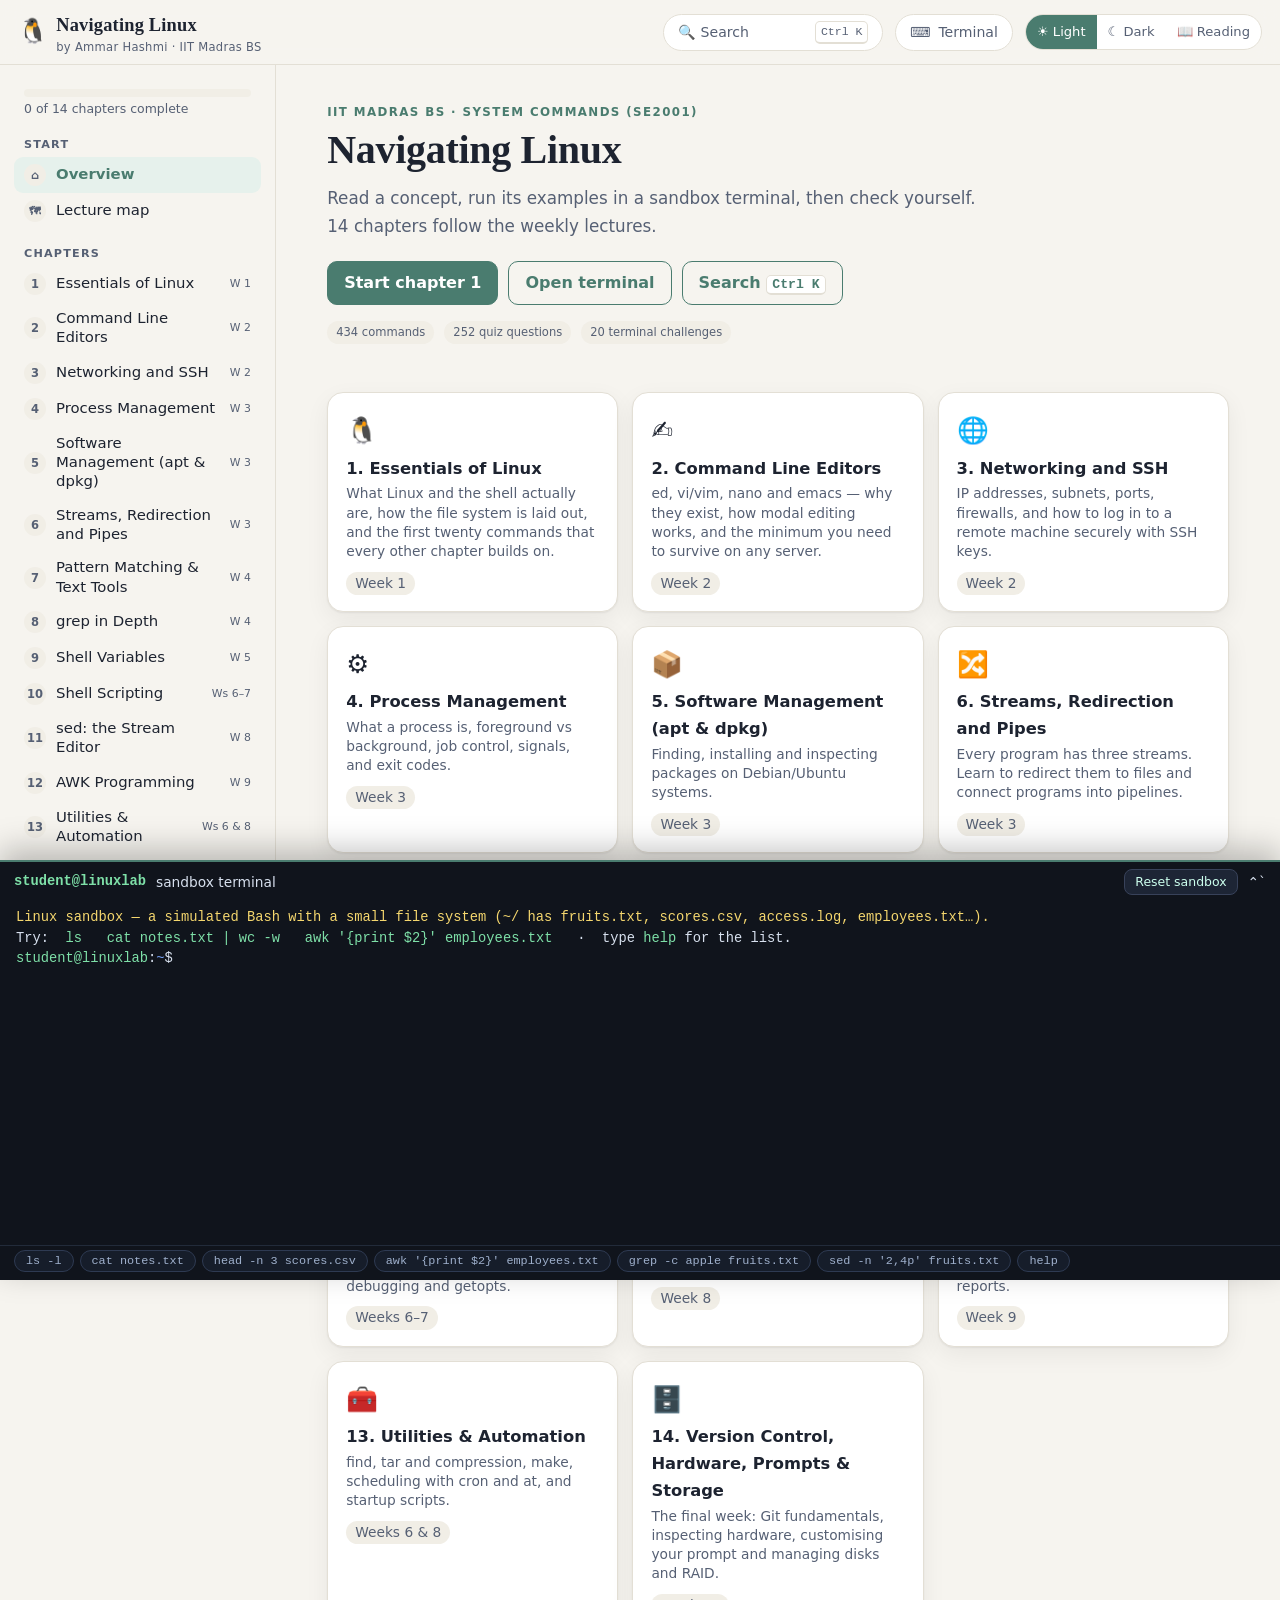
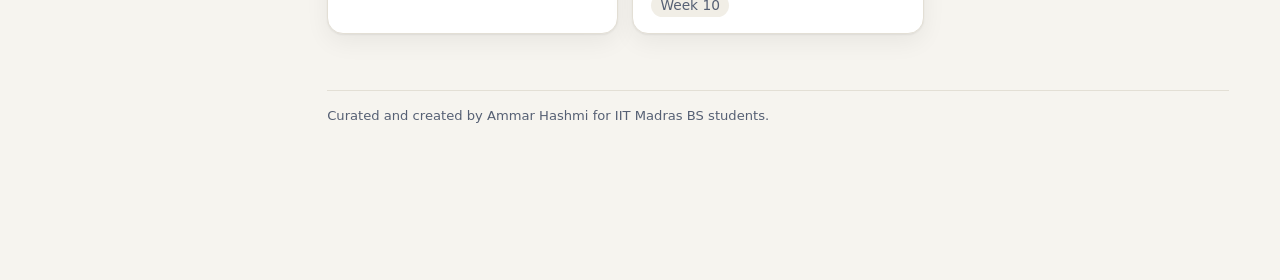
==== navigating-linux-interactive-book.html @ d3c5cbc0 "Fix simulator bugs, add regression tests, redesign chapters for readability Simulator (src/engine.js" ====
<!doctype html>
<html lang="en"><head><meta charset="utf-8"><meta name="viewport" content="width=device-width,initial-scale=1">
<title>System Commands (SE2001) — Interactive Book</title><link rel="icon" type="image/svg+xml" href="data:image/svg+xml,%3Csvg%20xmlns=%22http://www.w3.org/2000/svg%22%20viewBox=%220%200%2064%2064%22%3E%3Crect%20width=%2264%22%20height=%2264%22%20rx=%2214%22%20fill=%22%232f5d50%22/%3E%3Crect%20x=%227%22%20y=%2212%22%20width=%2250%22%20height=%2240%22%20rx=%227%22%20fill=%22%2312151c%22/%3E%3Ccircle%20cx=%2214%22%20cy=%2219%22%20r=%222%22%20fill=%22%23f87171%22/%3E%3Ccircle%20cx=%2221%22%20cy=%2219%22%20r=%222%22%20fill=%22%23fbbf24%22/%3E%3Ccircle%20cx=%2228%22%20cy=%2219%22%20r=%222%22%20fill=%22%238fcfb5%22/%3E%3Cpath%20d=%22M15%2031l9%207-9%207%22%20fill=%22none%22%20stroke=%22%238fcfb5%22%20stroke-width=%224.5%22%20stroke-linecap=%22round%22%20stroke-linejoin=%22round%22/%3E%3Cpath%20d=%22M30%2046h18%22%20stroke=%22%23e8ebf2%22%20stroke-width=%224.5%22%20stroke-linecap=%22round%22/%3E%3C/svg%3E"><link rel="apple-touch-icon" href="data:image/svg+xml,%3Csvg%20xmlns=%22http://www.w3.org/2000/svg%22%20viewBox=%220%200%2064%2064%22%3E%3Crect%20width=%2264%22%20height=%2264%22%20rx=%2214%22%20fill=%22%232f5d50%22/%3E%3Crect%20x=%227%22%20y=%2212%22%20width=%2250%22%20height=%2240%22%20rx=%227%22%20fill=%22%2312151c%22/%3E%3Ccircle%20cx=%2214%22%20cy=%2219%22%20r=%222%22%20fill=%22%23f87171%22/%3E%3Ccircle%20cx=%2221%22%20cy=%2219%22%20r=%222%22%20fill=%22%23fbbf24%22/%3E%3Ccircle%20cx=%2228%22%20cy=%2219%22%20r=%222%22%20fill=%22%238fcfb5%22/%3E%3Cpath%20d=%22M15%2031l9%207-9%207%22%20fill=%22none%22%20stroke=%22%238fcfb5%22%20stroke-width=%224.5%22%20stroke-linecap=%22round%22%20stroke-linejoin=%22round%22/%3E%3Cpath%20d=%22M30%2046h18%22%20stroke=%22%23e8ebf2%22%20stroke-width=%224.5%22%20stroke-linecap=%22round%22/%3E%3C/svg%3E">
<style>:root{
  --bg:#f6f4ef;--panel:#ffffff;--ink:#1d2330;--ink2:#566074;--line:#e3dfd5;--accent:#4a7c6f;--accent2:#3b6ea5;--accent-soft:#e6f1ec;
  --code-bg:#f1eee6;--term-bg:#10141c;--term-ink:#d7e0ee;--term-prompt:#7ee0a8;--term-dir:#7aa7ff;--term-err:#ff8b8b;
  --ok:#15803d;--bad:#b91c1c;--shadow:0 1px 2px rgba(20,20,20,.06),0 8px 24px rgba(20,20,20,.06);
  --mono:ui-monospace,SFMono-Regular,"JetBrains Mono",Menlo,Consolas,monospace;--sans:ui-sans-serif,system-ui,-apple-system,"Segoe UI",Roboto,sans-serif;--serif:Georgia,"Iowan Old Style","Palatino Linotype",serif;
}
@media (prefers-color-scheme:dark){:root:not([data-theme="light"]):not([data-theme="reading"]){
  --bg:#12151c;--panel:#1a1f29;--ink:#e8ebf2;--ink2:#9aa5b8;--line:#2b3240;--accent:#8fcfb5;--accent2:#8db7e8;--accent-soft:#1c2b27;--code-bg:#232a37;--shadow:0 1px 2px rgba(0,0,0,.4),0 8px 24px rgba(0,0,0,.35);--ok:#4ade80;--bad:#f87171}}
:root[data-theme="dark"]{--bg:#12151c;--panel:#1a1f29;--ink:#e8ebf2;--ink2:#9aa5b8;--line:#2b3240;--accent:#8fcfb5;--accent2:#8db7e8;--accent-soft:#1c2b27;--code-bg:#232a37;--shadow:0 1px 2px rgba(0,0,0,.4),0 8px 24px rgba(0,0,0,.35);--ok:#4ade80;--bad:#f87171}
*{box-sizing:border-box}html{scroll-behavior:smooth}
body{margin:0;background:var(--bg);color:var(--ink);font:16px/1.65 var(--sans);-webkit-font-smoothing:antialiased}
a{color:var(--accent);text-decoration:none}a:hover{text-decoration:underline}
code,kbd,pre{font-family:var(--mono)}
code{background:var(--code-bg);padding:.12em .38em;border-radius:5px;font-size:.88em}
kbd{background:var(--panel);border:1px solid var(--line);border-bottom-width:2px;border-radius:5px;padding:.05em .4em;font-size:.82em}
button{font:inherit;cursor:pointer;color:inherit}
.topbar{position:sticky;top:0;z-index:30;display:flex;align-items:center;gap:12px;padding:10px 18px;background:color-mix(in srgb,var(--bg) 88%,transparent);backdrop-filter:blur(10px);border-bottom:1px solid var(--line)}
.brand{font-family:var(--serif);font-weight:700;font-size:1.15rem;letter-spacing:.2px;display:flex;align-items:center;gap:8px;white-space:nowrap}
.brand small{font:500 .72rem var(--sans);color:var(--ink2);display:block;letter-spacing:.3px}
.spacer{flex:1}
.pill,.iconbtn{border:1px solid var(--line);background:var(--panel);border-radius:999px;padding:6px 14px;font-size:.88rem;display:inline-flex;align-items:center;gap:8px;color:var(--ink2)}
.pill:hover,.iconbtn:hover{border-color:var(--accent);color:var(--ink)}
.iconbtn{padding:6px 10px}
.searchbtn{min-width:220px;justify-content:space-between}
#menuBtn{display:none}
.layout{display:grid;grid-template-columns:276px minmax(0,1fr);max-width:1500px;margin:0 auto}
.side{position:sticky;top:57px;height:calc(100vh - 57px);overflow:auto;padding:18px 14px 120px;border-right:1px solid var(--line)}
.side h6{margin:18px 10px 6px;font:700 .7rem var(--sans);letter-spacing:1.2px;text-transform:uppercase;color:var(--ink2)}
.nav a{display:flex;align-items:center;gap:10px;padding:7px 10px;border-radius:9px;color:var(--ink);font-size:.93rem;line-height:1.3}
.nav a:hover{background:var(--code-bg);text-decoration:none}
.nav a.on{background:var(--accent-soft);color:var(--accent);font-weight:600}
.nav .n{width:22px;height:22px;border-radius:50%;display:grid;place-items:center;font:600 .72rem var(--sans);background:var(--code-bg);color:var(--ink2);flex:none}
.nav a.done .n{background:var(--ok);color:#fff}
.nav .wk{margin-left:auto;font-size:.68rem;color:var(--ink2);white-space:nowrap}
.ring{margin:6px 10px 2px;height:8px;border-radius:99px;background:var(--code-bg);overflow:hidden}.ring i{display:block;height:100%;background:linear-gradient(90deg,var(--accent),var(--accent2));width:0;transition:width .4s}
.ringtxt{margin:0 10px;font-size:.78rem;color:var(--ink2)}
main{padding:34px clamp(18px,4vw,56px) 140px;min-width:0}
.page{max-width:900px;margin:0 auto}
.page.wide{max-width:1100px}
.eyebrow{font:700 .74rem var(--sans);letter-spacing:1.4px;text-transform:uppercase;color:var(--accent)}
h1{font-family:var(--serif);font-size:clamp(1.8rem,3.4vw,2.5rem);line-height:1.15;margin:.2em 0 .3em;letter-spacing:-.3px;text-wrap:balance}
h2{font-family:var(--serif);font-size:1.45rem;line-height:1.25;margin:0 0 .5em;letter-spacing:-.2px;text-wrap:balance}
h3{font-size:1.05rem;margin:1.2em 0 .4em}h4{margin:1em 0 .3em;font-size:.95rem}
.lede{font-size:1.05rem;color:var(--ink2);max-width:62ch;margin:.2em 0 1.2em}
.hero{padding:6px 0 26px}
.cards{display:grid;grid-template-columns:repeat(auto-fill,minmax(250px,1fr));gap:14px;margin-top:22px}
.card{background:var(--panel);border:1px solid var(--line);border-radius:16px;padding:16px 18px;box-shadow:var(--shadow);display:block;color:var(--ink);transition:transform .15s,border-color .15s}
.card:hover{transform:translateY(-2px);border-color:var(--accent);text-decoration:none}
.card .ic{font-size:1.6rem}.card b{display:block;margin:4px 0 2px;font-size:1.02rem}.card span{color:var(--ink2);font-size:.86rem;line-height:1.4;display:block}
.card .meta{margin-top:10px;font-size:.74rem;color:var(--ink2);display:flex;gap:10px;align-items:center}
.badge{display:inline-block;padding:2px 9px;border-radius:99px;background:var(--code-bg);font-size:.72rem;color:var(--ink2)}
.badge.ok{background:color-mix(in srgb,var(--ok) 18%,transparent);color:var(--ok)}
.sec{border-top:1px solid var(--line);padding:30px 0 10px;margin:0;scroll-margin-top:76px}
.sec p{margin:.7em 0}.sec ul,.sec ol{padding-left:1.3em}.sec li{margin:.25em 0}
.t{border-collapse:collapse;width:100%;font-size:.9rem;margin:12px 0;display:block;overflow-x:auto}
.t th,.t td{border:1px solid var(--line);padding:6px 10px;text-align:left;vertical-align:top}
.t th{background:var(--code-bg);font-weight:600}
pre{margin:12px 0;padding:14px 16px;background:var(--code-bg);border-radius:12px;overflow-x:auto;font-size:.84rem;line-height:1.55;border:1px solid var(--line)}
pre.diagram{white-space:pre}
.callout{border-left:4px solid var(--accent2);background:color-mix(in srgb,var(--accent2) 10%,transparent);padding:10px 14px;border-radius:0 10px 10px 0;margin:14px 0}
.callout.warn{border-color:var(--accent);background:var(--accent-soft)}
.cta{padding:10px 14px;border-radius:12px;background:var(--accent-soft)}
.vimgrid{display:grid;grid-template-columns:repeat(auto-fit,minmax(210px,1fr));gap:12px;margin:12px 0}
.vimgrid>div{background:var(--code-bg);border-radius:12px;padding:10px 14px;font-size:.84rem;line-height:1.9}
.vimgrid h4{margin:0 0 2px;font-family:var(--sans);color:var(--accent)}
.cmdtitle{font:700 .72rem var(--sans);letter-spacing:1.1px;text-transform:uppercase;color:var(--ink2);margin:18px 0 8px;display:flex;align-items:center;gap:10px}
.cmdtitle:after{content:"";height:1px;background:var(--line);flex:1}
.cmdgrid{display:grid;grid-template-columns:repeat(auto-fill,minmax(300px,1fr));gap:6px 12px}
.cmd{display:flex;gap:10px;align-items:baseline;padding:6px 8px;border-radius:9px;cursor:pointer;border:1px solid transparent;text-align:left;background:none;width:100%}
.cmd:hover{background:var(--code-bg);border-color:var(--line)}
.cmd code{white-space:pre-wrap;word-break:break-word;background:transparent;padding:0;color:var(--accent);font-weight:600;flex:0 1 46%}
.cmd span{color:var(--ink2);font-size:.84rem;line-height:1.35;flex:1}
.ex{border:1px solid var(--line);border-radius:12px;margin:8px 0;overflow:hidden;background:var(--panel)}
.exhead{display:flex;align-items:center;gap:10px;padding:8px 10px 8px 14px;background:var(--term-bg);color:var(--term-ink);flex-wrap:wrap}
.exhead code{background:none;color:var(--term-ink);padding:0;flex:1 1 280px;white-space:pre-wrap;word-break:break-word}
.exhead code:before{content:"$ ";color:var(--term-prompt)}
.exhead .note{font:.76rem var(--sans);color:#8b97ad}
.exhead button{background:#223;border:1px solid #38425a;color:#cfe;border-radius:8px;padding:3px 10px;font-size:.78rem}
.exhead button:hover{border-color:var(--term-prompt)}
.exout{margin:0;border:0;border-radius:0;background:#0b0e14;color:var(--term-ink);white-space:pre-wrap;word-break:break-word}
.exout .e{color:var(--term-err)}
.quiz{margin-top:28px}
.q{background:var(--panel);border:1px solid var(--line);border-radius:14px;padding:16px 18px;margin:12px 0}
.q p{margin:0 0 10px;font-weight:600}
.opts{display:grid;gap:8px}
.opt{text-align:left;border:1px solid var(--line);background:var(--bg);border-radius:10px;padding:9px 14px;transition:border-color .12s}
.opt:hover:not([disabled]){border-color:var(--accent)}
.opt.right{border-color:var(--ok);background:color-mix(in srgb,var(--ok) 14%,transparent)}
.opt.wrong{border-color:var(--bad);background:color-mix(in srgb,var(--bad) 14%,transparent)}
.why{margin-top:10px;font-size:.88rem;color:var(--ink2)}
.btn{border:1px solid var(--accent);background:var(--accent);color:#fff;border-radius:10px;padding:8px 16px;font-weight:600}
.btn.ghost{background:transparent;color:var(--accent)}
.btn:hover{filter:brightness(1.07)}
.row{display:flex;gap:10px;align-items:center;flex-wrap:wrap}
.score{font-family:var(--serif);font-size:1.6rem}
.pn{display:flex;justify-content:space-between;gap:12px;margin-top:30px}
/* map */
.weeks details{background:var(--panel);border:1px solid var(--line);border-radius:14px;margin:10px 0;overflow:hidden}
.weeks summary{cursor:pointer;padding:12px 18px;font-weight:700;display:flex;gap:10px;align-items:center;list-style:none}
.weeks summary::-webkit-details-marker{display:none}
.weeks summary:before{content:"▸";transition:transform .15s;color:var(--accent)}
.weeks details[open]>summary:before{transform:rotate(90deg)}
.lec{padding:6px 18px 14px 30px;border-top:1px dashed var(--line)}
.lec h4{display:flex;align-items:center;gap:10px;flex-wrap:wrap;margin:12px 0 6px}
.lec label{font-weight:400;font-size:.8rem;color:var(--ink2);display:flex;gap:5px;align-items:center}
.lec ul{list-style:none;margin:0;padding:0;display:grid;grid-template-columns:repeat(auto-fill,minmax(280px,1fr));gap:2px 14px}
.lec li{display:flex;gap:8px;font-size:.86rem;align-items:baseline;padding:2px 0}
.lec li time{font:.74rem var(--mono);color:var(--ink2);flex:none;min-width:42px}
.lec li button{background:none;border:0;text-align:left;padding:0;color:inherit;font:inherit}
.lec li button:hover{color:var(--accent)}
.search-in{width:100%;padding:10px 14px;border-radius:12px;border:1px solid var(--line);background:var(--panel);color:var(--ink);font:inherit;margin:8px 0 14px}
.search-in:focus,input:focus,textarea:focus,select:focus{outline:2px solid color-mix(in srgb,var(--accent) 55%,transparent);outline-offset:1px}
/* flashcards */
.fc-wrap{display:grid;place-items:center;margin:18px 0}
.fc{perspective:1200px;width:min(560px,100%);height:260px;cursor:pointer}
.fc-in{position:relative;width:100%;height:100%;transition:transform .5s;transform-style:preserve-3d}
.fc.flip .fc-in{transform:rotateY(180deg)}
.fc-face{position:absolute;inset:0;backface-visibility:hidden;border-radius:20px;border:1px solid var(--line);box-shadow:var(--shadow);display:grid;place-items:center;padding:26px;text-align:center}
.fc-front{background:var(--term-bg);color:var(--term-ink)}
.fc-front code{background:none;font-size:1.25rem;color:var(--term-prompt);word-break:break-word;white-space:pre-wrap}
.fc-back{background:var(--panel);transform:rotateY(180deg);font-size:1.15rem;font-family:var(--serif)}
.fc small{position:absolute;top:12px;left:16px;font:600 .7rem var(--sans);letter-spacing:1px;text-transform:uppercase;opacity:.6}
/* playground */
.tabs{display:flex;gap:6px;flex-wrap:wrap;margin:14px 0}
.tab{border:1px solid var(--line);background:var(--panel);border-radius:10px;padding:7px 14px;font-size:.9rem}
.tab.on{background:var(--accent);border-color:var(--accent);color:#fff}
.pg{display:grid;grid-template-columns:1fr 1fr;gap:16px}
@media(max-width:900px){.pg{grid-template-columns:1fr}}
.pg label{display:block;font:700 .7rem var(--sans);letter-spacing:1px;text-transform:uppercase;color:var(--ink2);margin:10px 0 4px}
textarea,input[type=text],select{width:100%;border:1px solid var(--line);background:var(--panel);color:var(--ink);border-radius:10px;padding:9px 12px;font:.88rem var(--mono)}
textarea{min-height:170px;resize:vertical;line-height:1.5}
.out{background:var(--term-bg);color:var(--term-ink);border-radius:12px;padding:12px 14px;min-height:170px;white-space:pre-wrap;word-break:break-word;font:.86rem/1.55 var(--mono);overflow:auto}
.out mark{background:#f59e0b;color:#111;border-radius:3px;padding:0 1px}
.out .e{color:var(--term-err)}
.chips{display:flex;gap:6px;flex-wrap:wrap;margin:8px 0}
.chip{border:1px solid var(--line);background:var(--panel);border-radius:99px;padding:3px 11px;font-size:.78rem;color:var(--ink2)}
.chip:hover{border-color:var(--accent);color:var(--accent)}
.chk{display:inline-flex;gap:4px;align-items:center;margin-right:10px;font-size:.86rem}
/* challenges */
.chal{display:flex;gap:14px;align-items:flex-start;background:var(--panel);border:1px solid var(--line);border-radius:14px;padding:14px 16px;margin:10px 0}
.chal.done{border-color:var(--ok)}
.chal .num{width:30px;height:30px;border-radius:50%;background:var(--code-bg);display:grid;place-items:center;font-weight:700;flex:none}
.chal.done .num{background:var(--ok);color:#fff}
.chal p{margin:0 0 6px}.chal details{font-size:.85rem;color:var(--ink2)}
/* cheat */
.cheat{columns:2 420px;column-gap:20px}
.cheat section{break-inside:avoid;background:var(--panel);border:1px solid var(--line);border-radius:14px;padding:12px 16px;margin:0 0 16px}
.cheat h3{margin:0 0 6px;font-family:var(--serif)}
.cheat table{width:100%;border-collapse:collapse;font-size:.82rem}
.cheat td{padding:3px 6px 3px 0;vertical-align:top;border-bottom:1px dashed var(--line)}
.cheat td:first-child{width:46%}
.cheat td:first-child code{background:none;color:var(--accent);padding:0;white-space:pre-wrap;word-break:break-word}
/* dock */
.dock{position:fixed;left:0;right:0;bottom:0;z-index:40;background:var(--term-bg);color:var(--term-ink);border-top:2px solid var(--accent);box-shadow:0 -10px 30px rgba(0,0,0,.25);transform:translateY(calc(100% - 40px));transition:transform .25s;height:min(48vh,420px);display:flex;flex-direction:column}
.dock.open{transform:none}
.dockbar{height:40px;display:flex;align-items:center;gap:10px;padding:0 14px;cursor:pointer;flex:none;font-size:.86rem}
.dockbar b{color:var(--term-prompt);font-family:var(--mono)}
.dockbar .active{background:#26324a;border-radius:99px;padding:2px 12px;font-size:.78rem;max-width:46vw;overflow:hidden;text-overflow:ellipsis;white-space:nowrap}
.dockbar button{background:#1d2535;border:1px solid #38425a;color:#cfe;border-radius:8px;padding:2px 10px;font-size:.78rem}
.term{flex:1;overflow:auto;padding:6px 16px 10px;font:.86rem/1.5 var(--mono);cursor:text}
.term .l{white-space:pre-wrap;word-break:break-word}
.term .p{color:var(--term-prompt)}.term .d{color:var(--term-dir)}.term .e{color:var(--term-err)}.term .ok{color:#f5d76e}
.tin{display:flex;gap:0;align-items:baseline}
.tin input{flex:1;background:transparent;border:0;color:var(--term-ink);font:inherit;padding:0 0 0 8px;outline:none}
.tchips{padding:4px 14px 8px;display:flex;gap:6px;flex-wrap:wrap;flex:none;border-top:1px solid #222b3a}
.tchips .chip{background:#161d2a;border-color:#2e3a52;color:#9fb0cc;font:.74rem var(--mono)}
/* palette */
.pal{position:fixed;inset:0;z-index:60;background:rgba(10,12,18,.55);display:none;align-items:flex-start;justify-content:center;padding-top:12vh}
.pal.open{display:flex}
.palbox{width:min(640px,92vw);background:var(--panel);border:1px solid var(--line);border-radius:16px;box-shadow:0 30px 80px rgba(0,0,0,.4);overflow:hidden}
.palbox input{width:100%;border:0;border-bottom:1px solid var(--line);border-radius:0;padding:16px 18px;font:1.05rem var(--sans);background:transparent;color:var(--ink)}
.palbox ul{list-style:none;margin:0;padding:6px;max-height:50vh;overflow:auto}
.palbox li{padding:9px 12px;border-radius:10px;cursor:pointer;display:flex;gap:10px;align-items:baseline}
.palbox li.sel{background:var(--accent-soft)}
.palbox li small{color:var(--ink2);margin-left:auto;font-size:.72rem;white-space:nowrap}
.palbox li code{background:none;padding:0;color:var(--accent)}
.cidr{margin:12px 0;padding:12px 14px;background:var(--code-bg);border-radius:12px;font-size:.88rem}
.cidr input{width:200px;display:inline-block;margin-left:6px;padding:4px 8px}
.cidr output{display:block;margin-top:8px;font-family:var(--mono);font-size:.82rem;line-height:1.7}
.foot{margin-top:50px;font-size:.8rem;color:var(--ink2);border-top:1px solid var(--line);padding-top:16px}
@media(max-width:900px){
  .layout{grid-template-columns:minmax(0,1fr)}
  .side{position:fixed;left:0;top:57px;width:290px;background:var(--bg);z-index:35;transform:translateX(-100%);transition:transform .2s;height:calc(100vh - 57px)}
  .side.open{transform:none;box-shadow:var(--shadow)}
  #menuBtn{display:inline-flex}.searchbtn{min-width:0}.searchbtn .lbl{display:none}
}
@media print{.topbar,.side,.dock,.toc,.noprint,.pal{display:none!important}.layout{display:block}main{padding:0}body{background:#fff;color:#000}.cheat section,.sec{box-shadow:none}}

body.dockopen main{padding-bottom:min(52vh,460px)}
.page,.sec{min-width:0;max-width:100%}.sec{overflow-wrap:anywhere}.sec pre,.sec .t{overflow-wrap:normal}.cmdgrid{grid-template-columns:repeat(auto-fill,minmax(min(300px,100%),1fr))}
@media(max-width:700px){.topbar{gap:6px;padding:8px 10px}.brand{font-size:.95rem}.brand small,.searchbtn kbd{display:none}.brand span:first-child{font-size:1.2rem!important}.pill{padding:6px 10px}#termBtn .lbl{display:none}.searchbtn{min-width:0}main{padding-left:14px;padding-right:14px}}

:root[data-theme="reading"]{--bg:#f4ecd8;--panel:#fbf5e4;--ink:#3b3226;--ink2:#6d6050;--line:#decfae;--accent:#9a3f12;--accent2:#2f6b5e;--accent-soft:#f3e0c4;--code-bg:#ece1c6;--shadow:0 1px 2px rgba(80,60,20,.08),0 6px 18px rgba(80,60,20,.08)}
:root[data-theme="reading"] body{font:19px/1.85 var(--serif)}
:root[data-theme="reading"] .sec p,:root[data-theme="reading"] .sec li,:root[data-theme="reading"] .lede{font-family:var(--serif)}
:root[data-theme="reading"] .page{max-width:760px}
:root[data-theme="reading"] .sec{box-shadow:none;background:transparent;border-color:transparent;border-bottom:1px solid var(--line);border-radius:0;padding:18px 4px}
:root[data-theme="reading"] .toc{display:none}
.themes{display:inline-flex;border:1px solid var(--line);border-radius:999px;overflow:hidden;background:var(--panel)}
.themes button{border:0;background:none;padding:6px 11px;font-size:.82rem;color:var(--ink2)}
.themes button.on{background:var(--accent);color:#fff}
.layout,.topbar,.dock{position:relative}.topbar{position:sticky}.dock{position:fixed}
.credit{display:inline-flex;gap:8px;align-items:center;margin-top:14px;padding:6px 14px;border-radius:99px;background:var(--accent-soft);color:var(--accent);font-weight:600;font-size:.88rem}
.foot b{color:var(--ink)}
@media(max-width:700px){.themes button{padding:6px 8px;font-size:.74rem}.themes .tl{display:none}}
@media(max-height:480px) and (orientation:landscape){.topbar{padding:4px 12px}.dock{height:70vh}.side{top:45px;height:calc(100vh - 45px)}.hero{padding-bottom:10px}}
main select,main input{max-width:100%;min-width:0;box-sizing:border-box}
:root[data-theme="dark"] .themes button.on,:root[data-theme="dark"] .btn:not(.ghost){color:#10122a}
@media (prefers-color-scheme:dark){:root:not([data-theme="light"]):not([data-theme="reading"]) .themes button.on,:root:not([data-theme="light"]):not([data-theme="reading"]) .btn:not(.ghost){color:#10122a}}

.qcode{background:var(--term-bg);color:var(--term-ink);border-radius:10px;padding:12px 14px;margin:8px 0 10px;overflow-x:auto;font-size:.88rem;line-height:1.5;white-space:pre}


/* ===== Readability layer =====
   Prose is a ~68ch column; commands sit in a collapsed panel; the quiz shows one question at a time;
   the chapter outline is a sticky rail on wide screens and one scrollable row on narrow ones. */
.chapter{display:grid;grid-template-columns:minmax(0,1fr);max-width:1060px;margin:0 auto}
.chapter .page{max-width:none;margin:0;min-width:0}
.prose{max-width:68ch}
.prose p{margin:.8em 0}
.prose ul,.prose ol{padding-left:1.3em}
.prose li{margin:.3em 0}
.callout{max-width:68ch}
.toc{order:-1;display:flex;gap:6px;overflow-x:auto;white-space:nowrap;scrollbar-width:thin;padding:0 0 8px;margin:0 0 14px;font-size:.8rem}
.toc b{display:none}
.toc a{flex:none;padding:5px 12px;border:1px solid var(--line);border-radius:999px;color:var(--ink2);background:var(--panel)}
.toc a:hover{border-color:var(--accent);color:var(--accent);text-decoration:none}
.toc a.on{background:var(--accent-soft);border-color:var(--accent);color:var(--accent);font-weight:600}
@media(min-width:1180px){
  .chapter{grid-template-columns:minmax(0,720px) 210px;gap:0 56px}
  .toc{order:0;display:block;position:sticky;top:84px;align-self:start;max-height:calc(100vh - 150px);overflow:auto;margin:0;padding:0;font-size:.82rem;white-space:normal}
  .toc b{display:block;text-transform:uppercase;letter-spacing:1px;font-size:.68rem;color:var(--ink2);margin:0 0 8px}
  .toc a{display:block;border:0;border-left:2px solid var(--line);border-radius:0;background:none;padding:5px 0 5px 12px;line-height:1.35}
  .toc a.on{background:none;border-color:var(--accent)}
}
:root[data-theme="reading"] .chapter{grid-template-columns:minmax(0,1fr);max-width:760px}
.more{margin:16px 0;border:1px solid var(--line);border-radius:10px;background:var(--panel)}
.more>summary{cursor:pointer;padding:9px 14px;font:600 .84rem var(--sans);color:var(--ink2);list-style:none;display:flex;gap:8px;align-items:center}
.more>summary::-webkit-details-marker{display:none}
.more>summary::before{content:"▸";color:var(--accent);transition:transform .15s}
.more[open]>summary::before{transform:rotate(90deg)}
.more[open]>summary{border-bottom:1px solid var(--line)}
.more>summary:hover{color:var(--ink)}
.more .cmdgrid{padding:8px}
.more .hint{font-weight:400;color:var(--ink2);font-size:.78rem}
.tryit{margin:18px 0 8px}
.tryit .cmdtitle{margin-top:0}
.ex{margin:6px 0;border-radius:10px}
.exhead{padding:6px 8px 6px 12px}
.exout{padding:10px 14px;font-size:.84rem}
.quiz{margin-top:8px}
.qtop{display:flex;align-items:center;gap:12px;margin-bottom:12px;font-size:.84rem;color:var(--ink2)}
.qbar{flex:1;height:6px;border-radius:99px;background:var(--code-bg);overflow:hidden}
.qbar i{display:block;height:100%;background:var(--accent);transition:width .25s}
.q{margin:0}
.q p{font-size:1.02rem;line-height:1.5}
.qdone{text-align:center;padding:18px 0}
.credit-line{margin-top:56px;padding-top:14px;border-top:1px solid var(--line);font-size:.82rem;color:var(--ink2)}
.hero .row{margin-top:18px}
@media(prefers-reduced-motion:reduce){*{transition:none!important;scroll-behavior:auto!important}}
@media(max-width:600px){.more .hint{display:none}}
</style></head><body>
<header class="topbar"><button class="iconbtn" id="menuBtn" aria-label="Menu">☰</button>
<a class="brand" href="#/home" style="color:inherit"><span style="font-size:1.5rem">🐧</span><span>Navigating Linux<small>by Ammar Hashmi · IIT Madras BS</small></span></a><span class="spacer"></span>
<button class="pill searchbtn" id="searchBtn"><span>🔍 <span class="lbl">Search</span></span><kbd>Ctrl K</kbd></button>
<button class="pill" id="termBtn">⌨ <span class="lbl">Terminal</span></button><div class="themes" id="themes" role="group" aria-label="Theme"><button data-t="light" title="Light">☀<span class="tl"> Light</span></button><button data-t="dark" title="Dark">☾<span class="tl"> Dark</span></button><button data-t="reading" title="Reading mode">📖<span class="tl"> Reading</span></button></div></header>
<div class="layout"><aside class="side" id="side"></aside><main id="main"></main></div>
<div class="dock" id="dock"><div class="dockbar" id="dockbar"><b>student@linuxlab</b><span>sandbox terminal</span><span class="active" id="activeChal" style="display:none"></span><span class="spacer"></span><button id="resetBtn">Reset sandbox</button><span>⌃`</span></div>
<div class="term" id="term"><div id="tlog"></div><div class="tin"><span id="tprompt"></span><input id="tinput" autocomplete="off" autocapitalize="off" spellcheck="false" aria-label="terminal input"></div></div><div class="tchips" id="tchips"></div></div>
<div class="pal" id="pal"><div class="palbox"><input id="palq" placeholder="Search commands, topics, lectures…" autocomplete="off"><ul id="palul"></ul></div></div>
<script>window.LECT=[{"week": 1, "lectures": [{"title": "Launching a Linux Virtual Machine", "items": [{"t": "00:00", "x": "VirtualBox"}, {"t": "15:00", "x": "WSL"}, {"t": "18:50", "x": "Replit"}, {"t": "21:36", "x": "CoCalc"}, {"t": "25:00", "x": "Termux"}]}, {"title": "Command Line Environment", "items": [{"t": "02:05", "x": "pwd"}, {"t": "03:22", "x": "ls"}, {"t": "03:49", "x": "ps"}, {"t": "04:06", "x": "uname"}, {"t": "04:15", "x": "clear or ctrl-L"}, {"t": "04:35", "x": "exit or ctrl-D"}, {"t": "06:20", "x": "anatomy of command"}, {"t": "07:29", "x": "ls -a"}, {"t": "08:13", "x": "ls -l"}, {"t": "11:46", "x": "linux file system"}, {"t": "12:52", "x": "path"}]}, {"title": "Simple Commands in Linux - 1", "items": [{"t": "01:10", "x": "cd.."}, {"t": "01:28", "x": "cd enter"}, {"t": "01:35", "x": "cd -"}, {"t": "02:12", "x": "cd ~"}, {"t": "03:24", "x": "date -R"}, {"t": "04:16", "x": "cal"}, {"t": "05:06", "x": "ncal"}, {"t": "05:40", "x": "free"}, {"t": "05:56", "x": "free -h"}, {"t": "07:04", "x": "groups"}, {"t": "07:48", "x": "ls -l output anatomy"}, {"t": "10:00", "x": "file types"}, {"t": "12:26", "x": "ls -i name (inode)"}, {"t": "13:24", "x": "permissions"}, {"t": "17:17", "x": "chmod g-w file/folder"}, {"t": "18:29", "x": "chmod o-x file/folder"}, {"t": "19:35", "x": "chmod 700 file/folder"}, {"t": "21:25", "x": "cp file file_new"}, {"t": "21:54", "x": "mv file .."}, {"t": "22:43", "x": "mv command to rename file"}, {"t": "25:49", "x": "alias"}, {"t": "27:32", "x": "hardlinks (inode)"}, {"t": "38:29", "x": "text vs binary file"}, {"t": "38:47", "x": "file filename"}]}, {"title": "Simple Commands in Linux - 2", "items": [{"t": "00:35", "x": "Multiple / in path"}, {"t": "02:25", "x": "ls -l dir"}, {"t": "02:48", "x": "ls -ld"}, {"t": "03:25", "x": "Multiple options in one hyphen"}, {"t": "05:00", "x": "Long options"}, {"t": "07:20", "x": "less"}, {"t": "07:50", "x": "cat"}, {"t": "08:45", "x": "more"}, {"t": "09:15", "x": "head"}, {"t": "09:30", "x": "head -n 5"}, {"t": "09:50", "x": "tail"}, {"t": "10:10", "x": "tail -n 5"}, {"t": "10:31", "x": "wc file"}, {"t": "11:30", "x": "wc -l file"}, {"t": "11:40", "x": "which"}, {"t": "12:00", "x": "whatis"}, {"t": "13:00", "x": "Less is more"}, {"t": "14:10", "x": "apropos"}, {"t": "16:50", "x": "man -k"}, {"t": "17:05", "x": "help"}, {"t": "17:30", "x": "info"}, {"t": "18:16", "x": "type"}, {"t": "19:00", "x": "file"}, {"t": "19:51", "x": "alias"}, {"t": "21:14", "x": "unalias"}, {"t": "23:10", "x": "touch"}, {"t": "23:40", "x": "mkdir"}, {"t": "23:52", "x": "cp"}, {"t": "25:02", "x": "rm"}, {"t": "25:10", "x": "rmdir"}, {"t": "25:52", "x": "rm -r"}, {"t": "26:02", "x": "rm -i"}, {"t": "27:30", "x": "Automatic Recursion in mv but not in cp"}, {"t": "28:00", "x": "cp -r"}, {"t": "29:00", "x": "Links"}, {"t": "30:16", "x": "ln -s (softlink)"}, {"t": "30:59", "x": "ln (hardlink)"}, {"t": "32:42", "x": "stat"}, {"t": "33:10", "x": "du"}, {"t": "34:35", "x": "In memory file system /proc and /sys"}, {"t": "36:00", "x": "/proc/cpuinfo"}, {"t": "37:00", "x": "/proc/version"}, {"t": "37:15", "x": "uname -a"}, {"t": "37:30", "x": "/proc/meminfo"}, {"t": "37:45", "x": "free"}, {"t": "38:00", "x": "/proc/partitions"}, {"t": "38:14", "x": "df"}, {"t": "40:00", "x": "Process ids"}, {"t": "40:30", "x": "/sys"}, {"t": "40:45", "x": "/sys/bus/usb/devices"}]}]}, {"week": 2, "lectures": [{"title": "Command line editors - Part 01", "items": [{"t": "01:00", "x": "Different editors"}, {"t": "06:25", "x": "ed"}, {"t": "11:30", "x": "man ed & info ed"}, {"t": "12:00", "x": "q to quit"}, {"t": "12:30", "x": "P for prompt"}, {"t": "13:00", "x": "1 to go to line 1"}, {"t": "13:02", "x": "$ to go to last line"}, {"t": "13:13", "x": ",p to print entire buffer"}, {"t": "13:23", "x": "2,3p to print lines 2 and 3"}, {"t": "13:55", "x": "/hello/ to search for hello"}, {"t": "14:10", "x": "+ to go to next line, - to go to previous line"}, {"t": "14:40", "x": ";p to print from current line to end"}, {"t": "14:45", "x": "%p to print entire buffer"}, {"t": "15:00", "x": ". to print current line"}, {"t": "15:15", "x": "! to execute shell commands"}, {"t": "15:45", "x": "r !date to insert output of date command in current line"}, {"t": "16:00", "x": "w to write to file"}, {"t": "16:10", "x": "q to quit"}, {"t": "16:45", "x": ".d to delete current line"}, {"t": "17:45", "x": "a to append after current line (press . to end)"}, {"t": "18:55", "x": "s/a/b/ to substitute a with b in current line"}, {"t": "21:05", "x": "f to show filename"}, {"t": "22:05", "x": "5,6j to join lines 5 and 6"}, {"t": "22:40", "x": "m1 to move current line after line 1"}, {"t": "23:40", "x": "u to undo"}, {"t": "25:00", "x": "%s/\\(.\\*\\)/PREFIX \\1/ to add PREFIX to all lines"}, {"t": "27:35", "x": "Summary"}]}, {"title": "Command line editors - Part 02", "items": [{"t": "01:02", "x": "readlink -f dir (find the final softlink)"}, {"t": "03:00", "x": "nano demo"}, {"t": "05:55", "x": "nano summary"}, {"t": "08:08", "x": "vi"}, {"t": "10:30", "x": "movement in vi"}, {"t": "12:50", "x": "command mode"}, {"t": "18:03", "x": "move cursor to specific positions"}, {"t": "18:39", "x": "i (INSERT mode)"}, {"t": "19:00", "x": "esc (Command mode)"}, {"t": "19:14", "x": "a (INSERT mode)"}, {"t": "19:39", "x": "dd (delete line)"}, {"t": "19:45", "x": "p (paste deleted line at a different location)"}, {"t": "20:08", "x": ":wq (write, save and quit)"}, {"t": "20:53", "x": "dw (delete the current word)"}, {"t": "21:20", "x": "2dw (delete two words)"}, {"t": "21:32", "x": "x (delete one char)"}, {"t": "22:32", "x": "press space in command mode to move right char by char"}, {"t": "22:43", "x": ":f (show current file name)"}, {"t": "23:04", "x": ":se nu / :se nonu (show/hide line numbers)"}, {"t": "23:28", "x": "yyyy/p (copy/paste lines)"}, {"t": "24:58", "x": ":1,5s/line/LINE/ (search and replace FIRST occurrence of word 'line' in every line)"}, {"t": "25:36", "x": ":1,5s/line/LINE/g (search and replace ALL occurrences of word 'line' in every line)"}, {"t": "26:26", "x": ":%s/hello/hola/g (search and replace in ENTIRE BUFFER)"}]}, {"title": "Command line editors - Part 03", "items": [{"t": "00:31", "x": "scp (Transfer file b/w systems)"}, {"t": "01:14", "x": "untar (like unzip)"}, {"t": "02:52", "x": "DOS format handling"}, {"t": "03:14", "x": "vi -b file (open file in binary mode)"}, {"t": "03:27", "x": ":%s/ˆM//g (search and remove ˆM (carriage return) in ENTIRE BUFFER)"}, {"t": "04:57", "x": "ctrl-f ctrl-d ctrl-u"}, {"t": "05:23", "x": ":n (go to line number n)"}, {"t": "05:48", "x": "r (replace char)"}, {"t": "06:22", "x": "/word ENTER n (find and scroll through all occurrences of the word in file)"}, {"t": "07:04", "x": ":%/word/new_word/g (replace word with new_word in entire file)"}, {"t": "08:02", "x": "A (append at the end of the line)"}, {"t": "08:28", "x": "R (replace until ESC is pressed)"}, {"t": "09:16", "x": "cw (replace a word)"}, {"t": "11:00", "x": "repeat a command many times using a number"}, {"t": "16:50", "x": "emacs summary"}]}, {"title": "Networking Commands and SSH", "items": [{"t": "0:26", "x": "Overview of accessing remote machines in a private network and connecting to the internet."}, {"t": "4:49", "x": "Protecting private networks through hierarchical addressing and routing rules."}, {"t": "9:14", "x": "Understanding standard port numbers and their mapping to services for remote computer access."}, {"t": "13:55", "x": "Enhancing server security with multiple layers of protection and Security Enhanced Linux mode."}, {"t": "18:19", "x": "Essential networking commands for checking machine status, network activities, and public access."}, {"t": "22:55", "x": "Explanation of multiple IP addresses on a remote machine due to virtual machines and containers, along with private network setup."}, {"t": "27:58", "x": "Understanding IP address aliases and reverse lookup in networking"}, {"t": "32:43", "x": "Connecting to multiple machines remotely using SSH and accessing an Ubuntu Linux machine for free."}, {"t": "37:34", "x": "Demonstration of checking if SELinux is enabled, accessing a web server, and observing file system protection."}]}]}, {"week": 3, "lectures": [{"title": "Linux process management", "items": [{"t": "00:45", "x": "sleep"}, {"t": "02:00", "x": "coproc"}, {"t": "03:58", "x": "kill"}, {"t": "04:23", "x": "run process in background using &"}, {"t": "04:50", "x": "fg (bring to foreground)"}, {"t": "05:00", "x": "ctrl-c (kill foreground process)"}, {"t": "05:16", "x": "two ways of killing"}, {"t": "05:43", "x": "jobs"}, {"t": "07:44", "x": "top"}, {"t": "08:59", "x": "ctrl-z (suspend process)"}, {"t": "11:29", "x": "echo $• 12:29 child shell"}, {"t": "15:37", "x": "History"}, {"t": "16:00", "x": "!n"}, {"t": "16:30", "x": "!!"}, {"t": "17:37", "x": "Brace Expansion"}, {"t": "19:56", "x": "Multiple Commands on a single line"}, {"t": "22:29", "x": "exit codes"}, {"t": "26:22", "x": "kill process running in separate shell"}, {"t": "27:00", "x": "ps -e"}, {"t": "28:11", "x": "exit code for child processes"}, {"t": "30:07", "x": "bc (bench calculator)"}, {"t": "30:27", "x": "ctrl-d (quit or exit)"}, {"t": "30:57", "x": "Why learn Exit Codes?"}]}, {"title": "Combining commands and files", "items": [{"t": "00:40", "x": "Ways of combination ; , && , ||"}, {"t": "02:54", "x": "Use of () - Runs commands in a subshell"}, {"t": "03:00", "x": "$BASH_SUBSHELL"}, {"t": "04:18", "x": "Subshells within Subshells"}, {"t": "06:22", "x": "&& and || demo"}, {"t": "10:08", "x": "File Descriptors, stdin 0, stdout 1, stderr 2"}, {"t": "11:57", "x": "command > file"}, {"t": "16:31", "x": "hwinfo"}, {"t": "19:11", "x": "cat > file"}, {"t": "22:31", "x": "cat"}, {"t": "24:14", "x": "command >> file"}, {"t": "27:48", "x": "command1 >> file; command2 >> file; command3 >> file"}, {"t": "28:56", "x": "cat >> file"}]}, {"title": "Redirections", "items": [{"t": "00:14", "x": "command 2> file"}, {"t": "03:11", "x": "command > file1 2> file2"}, {"t": "07:52", "x": "command < file"}, {"t": "09:44", "x": "command > file1 2>&1 (redirect output and error both to the same file i.e. file1)"}, {"t": "13:54", "x": "pipe | operator"}, {"t": "17:17", "x": "command1 | command > file"}, {"t": "19:10", "x": "/dev/null"}, {"t": "22:29", "x": "command | tee file"}, {"t": "26:00", "x": "diff"}, {"t": "26:22", "x": "command1 | tee file1 file2 | command2"}, {"t": "28:02", "x": "command1 >2 /dev/null | tee file1 file2 | command2"}]}, {"title": "Software Management - Part 01", "items": [{"t": "04:27", "x": "Check type of operating system"}, {"t": "06:41", "x": "Check type of kernel and architecture"}, {"t": "09:48", "x": "apt"}, {"t": "10:19", "x": "apt-cache search pkg"}, {"t": "11:37", "x": "apt-cache pkgnames (see all packages installed on the system)"}, {"t": "12:28", "x": "apt-cache pkgnames nm (all packages starting with nm)"}, {"t": "12:53", "x": "apt-cache show nmap (show details of pkg nmap)"}, {"t": "21:23", "x": "checksums"}]}, {"title": "Software Management - Part 02", "items": [{"t": "01:40", "x": "Accessing sudoers file"}, {"t": "03:40", "x": "/var/log"}, {"t": "05:40", "x": "/etc/apt"}, {"t": "05:51", "x": "cat sources.list"}, {"t": "07:30", "x": "cd sources.list.d"}, {"t": "09:15", "x": "update"}, {"t": "10:49", "x": "upgrade"}, {"t": "13:26", "x": "auto-remove"}, {"t": "14:24", "x": "remove package"}, {"t": "15:10", "x": "install package"}, {"t": "15:38", "x": "reinstall package"}, {"t": "18:29", "x": "var/lib/dpkg"}, {"t": "23:00", "x": "dpkg -l pattern"}, {"t": "23:35", "x": "dpkg -L package"}, {"t": "24:11", "x": "dpkg -s package"}, {"t": "24:48", "x": "dpkg -S pattern"}, {"t": "28:03", "x": "dpkg-query -W -f='${Section} ${binary:Package}\\n'"}, {"t": "28:13", "x": "dpkg-query -W -f='${Section} ${binary:Package}\\n' | less"}, {"t": "28:40", "x": "dpkg-query -W -f='${Section} ${binary:Package}\\n' | sort | less"}, {"t": "30:42", "x": "dpkg-query -W -f='${Section} ${binary:Package}\\n' | grep pattern"}, {"t": "31:56", "x": "Installing a deb package"}]}]}, {"week": 4, "lectures": [{"title": "Pattern Matching - Part 01", "items": [{"t": "01:30", "x": "Regex"}, {"t": "03:42", "x": "Why Regex?"}, {"t": "05:00", "x": "Special Characters in Regex"}, {"t": "09:15", "x": "Character Classes"}, {"t": "10:36", "x": "Back references"}, {"t": "12:00", "x": "Operator Precedence"}, {"t": "14:03", "x": "grep pattern file"}, {"t": "15:41", "x": "cat file | grep pattern"}, {"t": "16:25", "x": "cat file | grep 'pattern.pattern'"}, {"t": "17:16", "x": "cat file | grep 'pattern$'"}, {"t": "18:02", "x": "cat file | grep '\\.'"}, {"t": "19:10", "x": "cat file | grep 'ˆpattern'"}, {"t": "20:21", "x": "cat file | grep 'pattern\\b'"}, {"t": "21:42", "x": "cat file | grep 'patt[ern]'"}, {"t": "23:04", "x": "cat file | grep 'pat.\\*tern'"}, {"t": "23:50", "x": "cat file | grep '\\bpat.\\*tern'"}, {"t": "25:31", "x": "cat file | grep 'pat[1-5]tern'"}, {"t": "27:37", "x": "cat file | grep 'pat[ˆ1-5]tern'"}, {"t": "28:00", "x": "cat file | grep 'pattern\\{2,4\\}'"}, {"t": "29:58", "x": "cat file | grep '\\(pattern\\)'"}, {"t": "30:20", "x": "cat file | grep '\\(pattern\\).\\*\\1'"}, {"t": "32:41", "x": "cat file | grep '\\(pattern\\)\\{2, 3\\}'"}, {"t": "34:00", "x": "cat file | egrep 'M+'"}, {"t": "34:32", "x": "cat file | egrep 'ˆM+'"}, {"t": "35:00", "x": "cat file | egrep 'ˆM\\*'"}, {"t": "35:25", "x": "cat file | egrep 'M*a' vs 'M.*a'"}, {"t": "37:00", "x": "cat file | egrep '(ma)+'"}, {"t": "37:25", "x": "cat file | egrep '(ma)\\*'"}, {"t": "37:58", "x": "cat file | egrep '(ED|ME)'"}]}, {"title": "Pattern Matching - Part 02", "items": [{"t": "01:12", "x": "dpkg-query | grep"}, {"t": "08:03", "x": "cat file | grep '[[:alpha:]]'"}, {"t": "08:30", "x": "cat file | grep '[[:alnum:]]'"}, {"t": "10:51", "x": "cat file | grep '[[:digit:]]'"}, {"t": "11:32", "x": "cat file | grep '[[:cntrl:]]'"}, {"t": "12:07", "x": "cat file | grep -v '[[:cntrl:]]'"}, {"t": "12:26", "x": "cat file | grep '[[:punct:]]'"}, {"t": "13:15", "x": "cat file | grep '[[:lower:]]'"}, {"t": "14:04", "x": "cat file | grep '[[:upper:]]'"}, {"t": "14:57", "x": "cat file | grep '[[:print:]]'"}, {"t": "16:17", "x": "cat file | grep '[[:blank:]]'"}, {"t": "16:57", "x": "cat file | grep '[[:space:]]'"}, {"t": "17:30", "x": "cat file | grep '[[:graph:]]'"}, {"t": "18:27", "x": "skip all empty lines"}, {"t": "21:40", "x": "egrep '[[:digit:]]{12}' file"}, {"t": "22:30", "x": "egrep '\\b[[:digit:]]{6}\\b' file"}, {"t": "24:16", "x": "egrep '\\b[[:alpha:]]{2}[[:digit:]]{2}[[:alpha:]][[:digit:]]{2}\\b' file (Matching Roll Numbers)"}, {"t": "25:32", "x": "urls"}, {"t": "28:43", "x": "cut -c 1-4 file"}, {"t": "29:32", "x": "cut -c -4 file"}, {"t": "30:00", "x": "cat file | cut -d \" \" -f 1"}, {"t": "33:01", "x": "cat file | cut -d \";\" -f 2 | cut \",\" -f 1"}, {"t": "34:26", "x": "grep version of above command"}, {"t": "35:30", "x": "cat file | cut -d \"/\" -f 3 | cut -d \" \" -f 1 | head -n 19 | tail -n 1"}]}]}, {"week": 5, "lectures": [{"title": "$hell variables", "items": [{"t": "02:45", "x": "Frequently used Shell variables ($USER, $HOME, $PATH, $PWD, $HOSTNAME)"}, {"t": "03:30", "x": "Special Shell variables ($0, $1 to $9, $#, $-, $@, $? and $$)"}, {"t": "04:30", "x": "$$ (PID of the current shell)"}, {"t": "04:45", "x": "$? (Exit status of the last command), 0 for success, non-zero for failure"}, {"t": "06:30", "x": "Shell flags and $- to list them."}, {"t": "07:30", "x": "echo command"}, {"t": "08:00", "x": "echo with multiple arguments"}, {"t": "08:30", "x": "echo with quotes"}, {"t": "10:46", "x": "echo 'hello \" - Multi line echo and nesting quotes"}, {"t": "12:45", "x": "echo $USER"}, {"t": "13:00", "x": "Variables not expanded in single quotes"}, {"t": "15:30", "x": "Escaping $ using \\$"}, {"t": "17:14", "x": "printenv"}, {"t": "17:44", "x": "env"}, {"t": "17:52", "x": "set"}, {"t": "19:04", "x": "date"}, {"t": "19:20", "x": "date -R"}, {"t": "20:48", "x": "How to run unalised commands using \\date or full path /usr/bin/date"}, {"t": "21:50", "x": "$PATH variable"}, {"t": "22:20", "x": "special shell variables"}, {"t": "23:22", "x": "ps"}, {"t": "24:15", "x": "ps --forest"}, {"t": "24:35", "x": "ps -ef"}, {"t": "25:21", "x": "ps -f"}, {"t": "26:36", "x": "ps -e"}]}, {"title": "Shell Variables - Part 1", "items": [{"t": "00:34", "x": "variable basic rules"}, {"t": "01:21", "x": "Exporting variable"}, {"t": "01:44", "x": "Using variable"}, {"t": "02:18", "x": "Remove variable"}, {"t": "02:49", "x": "Test if variable is set or not."}, {"t": "03:36", "x": "print default value of variable if set or display a substitute message 33:15 and 36:15"}, {"t": "04:16", "x": "set default value of variable if not already set 34:19"}, {"t": "04:40", "x": "reset variable if already set 37:13"}, {"t": "05:06", "x": "List of variables"}, {"t": "05:39", "x": "Length of string"}, {"t": "05:55", "x": "slice of string"}, {"t": "06:35", "x": "matching pattern"}, {"t": "07:20", "x": "keep matching pattern"}, {"t": "07:41", "x": "replace matching pattern"}, {"t": "08:13", "x": "replace matching pattern by location"}, {"t": "08:34", "x": "changing case"}, {"t": "09:10", "x": "restricting value types"}, {"t": "09:41", "x": "remove restrictions"}, {"t": "10:20", "x": "Indexed arrays"}, {"t": "12:26", "x": "Associative arrays (like dictionary in python)"}, {"t": "22:24", "x": "use of{ } with variables"}, {"t": "24:38", "x": "variable availability to shells and subshells (export)"}, {"t": "27:21", "x": "modifying exported variable in child shell"}, {"t": "28:40", "x": "setting command output to variable"}, {"t": "36:36", "x": "Show error message if variable not set without substituting (${var?msg})"}]}, {"title": "Shell Variables - Part 2", "items": [{"t": "00:41", "x": "echo ${!H*} - List of shell variables starting H"}, {"t": "02:43", "x": "echo ${#USER} length of a variable"}, {"t": "04:33", "x": "echo ${USER:2:2} slice of string stored in a variable"}, {"t": "06:00", "x": "echo ${USER: -3:2} negative index from right"}, {"t": "07:43", "x": "date command options"}, {"t": "10:58", "x": "pattern matching using # and ## (delete from start)"}, {"t": "13:28", "x": "pattern matching using % and %% (delete from end)"}, {"t": "14:51", "x": "mixing ## and %%"}, {"t": "16:22", "x": "replacing substring using / or //"}, {"t": "18:11", "x": "replacing substring using /# or /%"}, {"t": "24:57", "x": "changing case using , and „"}, {"t": "28:49", "x": "restricting variable types using declare"}, {"t": "30:09", "x": "declare -i var (int)"}, {"t": "31:11", "x": "declare -l var (lower)"}, {"t": "32:41", "x": "declare -u var (upper)"}, {"t": "33:44", "x": "declare +u var"}, {"t": "34:45", "x": "declare -r var (read only)"}, {"t": "36:37", "x": "declare -a arr (Indexed Arrays)"}, {"t": "38:28", "x": "echo ${#arr[@]} (Number of elements in an array)"}, {"t": "38:42", "x": "echo ${arr[@]} (Elements of an array)"}, {"t": "39:00", "x": "echo ${!arr[@]} (Indices of an array)"}, {"t": "40:46", "x": "unset ‘arr[index]’ (delete the element of an array present at given index)"}, {"t": "41:31", "x": "arr+=(element) (append an element to an array)"}, {"t": "42:33", "x": "populate array in one go"}, {"t": "42:29", "x": "declare -A dict (Associative array - like dictionaries in python)"}, {"t": "46:44", "x": "pass output of a command to an array"}]}]}, {"week": 6, "lectures": [{"title": "Some Command line Utilities", "items": [{"t": "00:30", "x": "find"}, {"t": "00:45", "x": "tar and gzip"}, {"t": "00:50", "x": "make"}, {"t": "01:30", "x": "find options"}, {"t": "01:45", "x": "-name, -type, -atime, -ctime, -regex, -exec, -print"}, {"t": "03:30", "x": "File packaging and compression"}, {"t": "04:00", "x": "tar to package files and folders"}, {"t": "04:30", "x": "gzip to compress files"}, {"t": "05:15", "x": "zip to compress files"}, {"t": "05:30", "x": "compress, gzip, bzip2, xz, 7z"}, {"t": "07:00", "x": "Time taken to compress vs compression ratio"}, {"t": "08:00", "x": "make utility"}, {"t": "09:30", "x": "find example"}, {"t": "10:00", "x": "find $HOME -print | wc -l to count files in home directory"}, {"t": "10:30", "x": "find . -m -2 to find files modified in last 2 days"}, {"t": "11:15", "x": "find . -m +30 to find files modified more than 30 days ago"}, {"t": "12:00", "x": "find /usr -type d -name \"man?\" -print to find man pages folders"}, {"t": "13:30", "x": "find . -size +10M -exec ls -lsh {} \\; to find files larger than 10M"}, {"t": "16:00", "x": "find . -name '*.jpg' -exec ls -sh {} \\; to find all jpg files"}, {"t": "18:15", "x": "du -sh to find disk usage of folders"}, {"t": "18:40", "x": "tar -cvf logfiles.tar logfiles/ create a tar file"}, {"t": "19:30", "x": "gzip logfiles.tar to compress the tar file"}, {"t": "20:30", "x": "bzip2 logfiles.tar to compress the tar file smaller but slower"}, {"t": "21:30", "x": "compress logfiles.tar to compress the tar faster but larger"}, {"t": "22:00", "x": "gunzip or gzip -d and bzip2 -d to decompress"}, {"t": "23:00", "x": "tar -xvf logfiles.tar to extract the tar file"}, {"t": "24:00", "x": "make utility to backup files"}]}, {"title": "Overview of Shell Scripts", "items": [{"t": "00:00", "x": "Scripts"}, {"t": "02:00", "x": "types of scripts"}, {"t": "04:00", "x": "shebang"}, {"t": "04:50", "x": "sourcing vs executing"}, {"t": "06:42", "x": "script location"}, {"t": "07:35", "x": "bash environment"}, {"t": "09:04", "x": "echo \"hello world\""}, {"t": "09:30", "x": "printf"}, {"t": "10:14", "x": "read from command line using read"}, {"t": "10:40", "x": "arguments $0, $1, $2, $#, $@, $*"}, {"t": "12:50", "x": "command substitution"}, {"t": "13:25", "x": "for loop"}, {"t": "14:00", "x": "IFS (Internal Field Separator)"}, {"t": "14:35", "x": "case (switch case) end with esac"}, {"t": "15:24", "x": "if loop , end with fi"}, {"t": "15:58", "x": "if loop conditions"}, {"t": "19:10", "x": "comparisons"}, {"t": "19:27", "x": "file comparisons"}, {"t": "20:00", "x": "while loop"}, {"t": "20:50", "x": "functions"}]}, {"title": "Bash Scripts - Part 01", "items": [{"t": "00:44", "x": "vi s1.sh"}, {"t": "01:52", "x": ". s1.sh or source s1.sh (Run script in same shell)"}, {"t": "02:48", "x": "echo $$ (print PID)"}, {"t": "03:50", "x": "./s1.sh (execute script using path)"}, {"t": "04:00", "x": "chmod +x s1.sh (make script executable)"}, {"t": "04:54", "x": "different PID based on if the script is executed using path vs using source"}, {"t": "05:40", "x": "ps --forest (inside script)"}, {"t": "07:08", "x": "availability of shell variables to parent shell based on execution method (path vs source)"}, {"t": "08:43", "x": "detecting how the script is invoked inside the script echo $0"}, {"t": "09:49", "x": "arguments"}, {"t": "12:58", "x": "if statement"}, {"t": "16:36", "x": "for loop"}, {"t": "21:56", "x": "grep within for loop"}]}]}, {"week": 7, "lectures": [{"title": "Bash Scripts - Part 2A", "items": [{"t": "01:00", "x": "Debugging using set -x and set +x or bash -x ./script.sh"}, {"t": "01:15", "x": "Combining conditions using && and || outside [ ] or inside [[ ]]"}, {"t": "03:15", "x": "Arithmetic in shell using (( )), let, expr, $(( )) and bc"}, {"t": "06:00", "x": "Operators inside (( )) and let"}, {"t": "08:00", "x": "str : regex and str =~ regex in [[ ]]"}, {"t": "08:00", "x": "match str regex"}, {"t": "08:15", "x": "substr str start length"}, {"t": "08:30", "x": "index str char give position of char in str (first occurrence)"}, {"t": "08:45", "x": "length str"}, {"t": "09:35", "x": "Regex to match only digits in a line ˆ[0-9]+$"}, {"t": "14:30", "x": "bc - bench calculator"}, {"t": "18:00", "x": "Regex [oO]ctav[aeiou]* to match Octave, octave, Octav, Octavio, etc"}, {"t": "18:30", "x": "Match using expr $str : $regex"}, {"t": "22:20", "x": "heredoc"}, {"t": "24:00", "x": "ignore tabs in heredoc using <<• 27:30 IFS=: to change delimiter"}]}, {"title": "Bash Scripts - Part 2B", "items": [{"t": "00:30", "x": "if, if-else, if-elif-else"}, {"t": "03:15", "x": "case"}, {"t": "07:45", "x": "for((i=0;i<10;i++))"}, {"t": "12:00", "x": "Redirecting loops to files"}, {"t": "15:15", "x": "time <command> to measure time taken"}, {"t": "16:00", "x": "break out of loop"}, {"t": "17:30", "x": "break from outer loop using break 2"}, {"t": "20:15", "x": "continue to skip rest of the loop"}, {"t": "23:00", "x": "shift to shift arguments to left by 1 or [n] if provided"}, {"t": "26:30", "x": "exec to replace current shell with another command"}]}, {"title": "Bash Scripts - Part 2C", "items": [{"t": "00:30", "x": "eval to evaluate a command"}, {"t": "07:00", "x": "getopts to parse command line options"}, {"t": "11:30", "x": "select loop"}]}]}, {"week": 8, "lectures": [{"title": "Automating Scripts", "items": [{"t": "00:30", "x": "cron and at commands"}, {"t": "02:00", "x": "Job definition in cron"}, {"t": "05:00", "x": "Startup scripts"}, {"t": "10:00", "x": "crontab -e to edit cron jobs"}]}, {"title": "Stream editor sed", "items": [{"t": "11:02", "x": "sed -e \"\" file"}, {"t": "11:50", "x": "sed -n -e \"\" file"}, {"t": "12:48", "x": "sed -e \"=\" file"}, {"t": "13:28", "x": "print a particular line"}, {"t": "14:15", "x": "importance of -n option"}, {"t": "15:38", "x": "‘p′ vs′ !p’ vs “$p”"}, {"t": "16:17", "x": "address range"}, {"t": "16:37", "x": "combine commands"}, {"t": "17:39", "x": "print every n th line"}, {"t": "18:52", "x": "regex address"}, {"t": "19:36", "x": "/regex/,+n"}, {"t": "20:01", "x": "delete a particular line"}, {"t": "21:17", "x": "delete a range of lines"}, {"t": "21:33", "x": "/regex/d"}, {"t": "21:49", "x": "search and replace"}, {"t": "24:32", "x": "extended regex"}, {"t": "26:58", "x": "range-end as regex"}, {"t": "30:09", "x": "regex to regex"}, {"t": "32:02", "x": "insert header and footer"}, {"t": "33:49", "x": "insert or append at any line"}, {"t": "34:16", "x": "insert or append @ a regex address"}, {"t": "36:18", "x": "change a line"}, {"t": "38:06", "x": "sed script file"}, {"t": "43:47", "x": "join lines (demonstrates how to read one more line)"}, {"t": "47:25", "x": "Debug"}]}]}, {"week": 9, "lectures": [{"title": "AWK Programming Part 1", "items": [{"t": "00:30", "x": "awk command (Aho, Weinberger, and Kernighan)"}, {"t": "02:20", "x": "Execution Model - Read, Process, Write"}, {"t": "02:30", "x": "Each line is a record (\\n separated)"}, {"t": "02:40", "x": "Each record is a set of fields (space or tab separated)"}, {"t": "05:15", "x": "Running awk in command line cat file | awk '{print $1}'"}, {"t": "07:00", "x": "Blocks in awk (BEGIN, END, pattern-action)"}, {"t": "08:30", "x": "awk -> gawk (GNU awk) (use realpath to find the path of awk)"}, {"t": "09:00", "x": "awk -f script file with shebang #!/usr/bin/awk -f"}, {"t": "11:30", "x": "Multiple BEGIN and END blocks (order matters)"}, {"t": "12:50", "x": "$0 for entire record, $1 for first field, $NF for last field"}, {"t": "14:10", "x": "Built in Variables of AWK"}, {"t": "16:33", "x": "Pattern matching in awk"}, {"t": "18:05", "x": "Types of blocks"}, {"t": "19:20", "x": "Operators in awk"}, {"t": "20:00", "x": "Ternary, Array Membership, Regex"}, {"t": "21:15", "x": "Built in functions in awk"}, {"t": "24:45", "x": "Regex in action block"}, {"t": "27:15", "x": "Match certain field with regex"}, {"t": "29:30", "x": "Comparison operators in action blocks"}, {"t": "30:00", "x": "FS=\"[ .;:-]\" to set multiple FS using regex"}]}, {"title": "AWK Programming Part 2", "items": [{"t": "00:15", "x": "Arrays in awk (Associative, sparse, index may not be integers)"}, {"t": "00:30", "x": "arr[index]=value"}, {"t": "00:45", "x": "for (var in arr)"}, {"t": "01:00", "x": "delete arr[index]"}, {"t": "01:05", "x": "Types of loops in awk (for, while, do-while, C-style for, if, if-else, if-else-if, switch)"}, {"t": "02:00", "x": "Payroll Management System using awk script on text file"}, {"t": "06:15", "x": "User defined functions in awk (awk -f lib.awk -f script.awk)"}, {"t": "11:00", "x": "Print Formatting using printf in awk"}, {"t": "12:00", "x": "Use awk as a programming language to generate random numbers"}, {"t": "15:30", "x": "How to comment in awk script using #"}, {"t": "17:00", "x": "Processing file with million lines using awk"}, {"t": "19:30", "x": "Spreadsheet applications cannot process such big files, but awk can"}, {"t": "21:45", "x": "Process web server log book using awk"}, {"t": "24:45", "x": "Get the first field of each line in a file using awk"}, {"t": "25:50", "x": "substr function in awk"}, {"t": "28:30", "x": "date --date=\"5 days ago\" +%d/%m/%Y to get date 5 days ago"}, {"t": "29:30", "x": "sprintf function in awk to format strings and store in a variable"}, {"t": "29:40", "x": "cmd | getline var to read output of a command into a variable"}, {"t": "30:00", "x": "match function in awk to match a regex in a string"}, {"t": "34:00", "x": "How to sort a file using sort using -n for numeric sort and -r for reverse sort"}, {"t": "34:30", "x": "dig to get IP address of a domain"}, {"t": "35:00", "x": "dig -x to get domain name from IP address"}, {"t": "35:30", "x": "dig +noall +answer -x to get one line answer"}]}]}, {"week": 10, "lectures": [{"title": "Version Control - Part 01", "items": [{"t": "00:22", "x": "Introduction to managing code versions and collaboration in programming projects."}, {"t": "05:19", "x": "Overview of Version Control Systems"}, {"t": "10:26", "x": "Importance of preventing hardware failures in storage systems."}, {"t": "14:58", "x": "Data storage technology overview: RAID systems improve speed and safety through disk mirroring."}, {"t": "20:01", "x": "Illustration of RAID configuration with data distributed across multiple hard disks for fault tolerance."}, {"t": "24:49", "x": "Understanding the Git protocol for remote synchronization and version control."}, {"t": "29:47", "x": "Security measures for account verification using phone numbers to prevent identity theft."}, {"t": "34:28", "x": "Introduction to using git and sharing screens for guidance on navigating options."}, {"t": "39:34", "x": "Managing access tokens, creating repositories, and working with personal access tokens for GitHub."}, {"t": "44:18", "x": "Introduction to setting up a remote server and working with Git accounts."}, {"t": "49:26", "x": "Importance of Personal Access Token for authentication in version control process."}]}, {"title": "Version Control - Part 02", "items": [{"t": "0:59", "x": "Setting up GitHub account and two-factor authentication for version control."}, {"t": "5:42", "x": "Managing branches and merging changes in version control."}, {"t": "9:51", "x": "Introduction to setting up GitHub for version control in a tutorial session."}, {"t": "15:15", "x": "Setting up a new repository and avoiding special characters in naming conventions."}, {"t": "20:05", "x": "Cloning a private repository requires authentication and password input."}, {"t": "26:54", "x": "Setting up Git configuration for a new repository."}, {"t": "31:50", "x": "Troubleshooting network issues, checking status, and preparing to push changes in Git."}, {"t": "38:57", "x": "Introduction to Branching and Merging in Version Control System"}, {"t": "44:17", "x": "Merging branches in Git using command prompt to combine different versions."}]}, {"title": "Knowing your Hardware", "items": [{"t": "01:24", "x": "hwinfo"}, {"t": "03:03", "x": "lshw"}, {"t": "03:49", "x": "lshw -c display"}, {"t": "04:10", "x": "CPU info (cat /proc/cpuinfo)"}, {"t": "05:41", "x": "partitions (cat /proc/partitions)"}, {"t": "06:11", "x": "lsblk"}, {"t": "07:27", "x": "lspci"}, {"t": "08:18", "x": "free"}, {"t": "08:56", "x": "DIMM modules (sudo dmidecode --type memory)"}, {"t": "11:42", "x": "hardinfo"}, {"t": "12:37", "x": "clinfo (OpenCL details)"}, {"t": "14:12", "x": "upower"}, {"t": "17:12", "x": "hard disk statistics (sudo hdparm -Tt /dev/sda)"}, {"t": "18:20", "x": "df -h"}, {"t": "20:22", "x": "iostat -dx /dev/sdb"}, {"t": "21:31", "x": "ifconfig (now replaced by ip)"}]}, {"title": "Prompt String", "items": [{"t": "00:40", "x": "Types of shells"}, {"t": "01:55", "x": "Bash prompts (PS1, PS2, PS3, PS4)"}, {"t": "02:55", "x": "Escape Sequences in Prompt"}, {"t": "04:25", "x": "Python interactive mode prompts (ps1, ps2 in sys)"}, {"t": "04:55", "x": "$PS1"}, {"t": "06:55", "x": "\\t for time and \\d for date"}, {"t": "07:35", "x": "\\# to list command history number"}, {"t": "08:15", "x": "source ~/.bashrc to reset prompt"}, {"t": "09:00", "x": "$PS2 for unclosed brackets or quotes"}, {"t": "11:00", "x": "$PS3 for select loop prompt"}, {"t": "12:00", "x": "$PS4 for trace with set -x"}, {"t": "13:30", "x": "Python prompts sys.ps1 and sys.ps2"}]}, {"title": "Managing Storage", "items": [{"t": "0:49", "x": "Understanding logical volume management in Linux for efficient disk space allocation."}, {"t": "2:51", "x": "Data protection and storage optimization through RAID controllers and modes."}, {"t": "5:17", "x": "Importance of distributed parity in storage systems and benefits of RAID 6 for data protection."}, {"t": "7:58", "x": "Overview of RAID storage configurations and their benefits in managing storage."}, {"t": "10:47", "x": "Utilizing multiple hard disks to create a single, large storage volume for efficient access and management."}]}]}];</script>
<script>/* ===== Regex translation (POSIX BRE/ERE -> JS) ===== */
const POSIX = {alpha:'a-zA-Z',digit:'0-9',alnum:'a-zA-Z0-9',upper:'A-Z',lower:'a-z',space:' \\t\\n\\r\\f\\v',blank:' \\t',punct:'!-\\/:-@\\[-`{-~',print:' -~',graph:'!-~',cntrl:'\\x00-\\x1f\\x7f',xdigit:'0-9A-Fa-f'};
function posixToJS(pat, ere) {
  let out = '', i = 0;
  while (i < pat.length) {
    const c = pat[i];
    if (c === '[') {
      let j = i + 1, cls = '[';
      if (pat[j] === '^') { cls += '^'; j++; }
      if (pat[j] === ']') { cls += '\\]'; j++; }
      while (j < pat.length && pat[j] !== ']') {
        if (pat[j] === '[' && pat[j+1] === ':') {
          const e = pat.indexOf(':]', j + 2);
          if (e > 0) { cls += POSIX[pat.slice(j+2, e)] || ''; j = e + 2; continue; }
        }
        if (pat[j] === '\\') cls += '\\\\';
        else if (pat[j] === '[') cls += '\\[';
        else cls += pat[j];
        j++;
      }
      out += cls + ']'; i = j + 1; continue;
    }
    if (c === '\\') {
      const n = pat[i+1]; i += 2;
      if (n === undefined) { out += '\\\\'; break; }
      if (!ere && '(){}|+?'.includes(n)) { out += n; continue; }
      if (n === '<' || n === '>') { out += '\\b'; continue; }
      if ('bBwWsSdD'.includes(n) || /[0-9]/.test(n)) { out += '\\' + n; continue; }
      if (n === 'n') { out += '\\n'; continue; }
      if (n === 't') { out += '\\t'; continue; }
      out += '\\' + n; continue;
    }
    if (!ere && '(){}|+?'.includes(c)) { out += '\\' + c; i++; continue; }
    if (!ere && c === '*' && (out === '' || out.endsWith('(') && !out.endsWith('\\('))) { out += '\\*'; i++; continue; }
    out += c; i++;
  }
  return out;
}
function mkRe(pat, ere, flags) {
  try { return new RegExp(posixToJS(pat, ere), flags || ''); }
  catch (e) { throw new Error('invalid regular expression: ' + pat); }
}

/* ===== sed ===== */
function sedParse(script, ere) {
  const cmds = []; let i = 0; const s = script;
  const skipWs = () => { while (i < s.length && /[ \t]/.test(s[i])) i++; };
  function readAddr() {
    skipWs();
    if (s[i] === '$') { i++; return {t:'last'}; }
    if (/[0-9]/.test(s[i])) {
      let n = ''; while (/[0-9]/.test(s[i])) n += s[i++];
      if (s[i] === '~') { i++; let m = ''; while (/[0-9]/.test(s[i])) m += s[i++]; return {t:'step', a:+n, b:+m}; }
      return {t:'num', n:+n};
    }
    if (s[i] === '/' || s[i] === '\\') {
      let d = '/'; if (s[i] === '\\') { i++; d = s[i]; } i++;
      let p = ''; while (i < s.length && s[i] !== d) { if (s[i] === '\\' && s[i+1] === d) { p += d; i += 2; } else p += s[i++]; }
      i++; let fl = ''; while (s[i] === 'I') { fl += 'i'; i++; }
      return {t:'re', re: mkRe(p, ere, fl)};
    }
    return null;
  }
  function readTextArg() {
    skipWs(); if (s[i] === '\\') { i++; if (s[i] === '\n') i++; }
    let t = ''; while (i < s.length && s[i] !== '\n') { if (s[i] === '\\' && i + 1 < s.length) { i++; } t += s[i++]; }
    return t;
  }
  function parseList(depth) {
    const list = [];
    while (i < s.length) {
      skipWs();
      while (s[i] === ';' || s[i] === '\n') { i++; skipWs(); }
      if (i >= s.length) break;
      if (s[i] === '}') { if (depth) { i++; return list; } throw new Error('unexpected }'); }
      if (s[i] === '#') { while (i < s.length && s[i] !== '\n') i++; continue; }
      const c = {a1: readAddr(), a2: null, neg: false};
      if (c.a1) {
        skipWs();
        if (s[i] === ',') { i++; skipWs();
          if (s[i] === '+') { i++; let n = ''; while (/[0-9]/.test(s[i])) n += s[i++]; c.a2 = {t:'plus', n:+n}; }
          else c.a2 = readAddr();
          if (!c.a2) throw new Error('unexpected `,\''); }
      }
      skipWs(); while (s[i] === '!') { c.neg = !c.neg; i++; skipWs(); }
      const ch = s[i++]; c.c = ch;
      if (ch === '{') { c.body = parseList(depth + 1); }
      else if (ch === 's') {
        const d = s[i++]; let p = '', r = '';
        while (i < s.length && s[i] !== d) { if (s[i] === '\\' && s[i+1] === d) { p += d; i += 2; } else if (s[i] === '\\') { p += s[i] + s[i+1]; i += 2; } else p += s[i++]; }
        i++;
        while (i < s.length && s[i] !== d) { if (s[i] === '\\') { r += s[i] + (s[i+1] ?? ''); i += 2; } else r += s[i++]; }
        i++;
        let fl = ''; while (i < s.length && /[gpiIM0-9]/.test(s[i])) fl += s[i++];
        c.re = mkRe(p, ere, (fl.includes('i') || fl.includes('I') ? 'i' : '') + 'g'); c.rep = r; c.g = fl.includes('g'); c.p = fl.includes('p');
        const nn = fl.match(/[0-9]+/); c.nth = nn ? +nn[0] : 1;
      }
      else if (ch === 'y') {
        const d = s[i++]; let a = '', b = '';
        while (s[i] !== d) a += s[i++]; i++; while (s[i] !== d) b += s[i++]; i++; c.map = {}; for (let k = 0; k < a.length; k++) c.map[a[k]] = b[k];
      }
      else if (ch === 'a' || ch === 'i' || ch === 'c') c.text = readTextArg();
      else if (ch === 'q' || ch === 'Q') { skipWs(); let n = ''; while (/[0-9]/.test(s[i] || '')) n += s[i++]; c.code = +n || 0; }
      else if (!'pdPD=nNgGhHxlzr'.includes(ch)) throw new Error("unknown command: `" + ch + "'");
      list.push(c);
    }
    if (depth) throw new Error('unmatched `{\'');
    return list;
  }
  return parseList(0);
}
function sedRun(script, input, opts) {
  opts = opts || {};
  const prog = sedParse(script, opts.ere);
  const lines = input === '' ? [] : input.replace(/\n$/, '').split('\n');
  const out = []; let hold = ''; let quit = false;
  const state = new Map();
  function matchAddr(a, ln, ps, total) {
    if (a.t === 'num') return ln === a.n; if (a.t === 'last') return ln === total;
    if (a.t === 'step') return a.b === 0 ? ln === a.a : (ln >= a.a && (ln - a.a) % a.b === 0);
    if (a.t === 're') { a.re.lastIndex = 0; return a.re.test(ps); }
    return false;
  }
  function selected(c, ln, ps, total) {
    let r;
    if (!c.a1) r = true;
    else if (!c.a2) r = matchAddr(c.a1, ln, ps, total);
    else {
      let st = state.get(c) || {on: false, end: 0};
      if (!st.on) {
        if (matchAddr(c.a1, ln, ps, total)) {
          st.on = true; r = true;
          if (c.a2.t === 'plus') { st.end = ln + c.a2.n; if (c.a2.n === 0) st.on = false; }
          else if (c.a2.t === 'num') { if (c.a2.n <= ln) st.on = false; }
          else if (c.a2.t === 'last' && ln === total) st.on = false;
        } else r = false;
      } else {
        r = true;
        if (c.a2.t === 'plus') { if (ln >= st.end) st.on = false; }
        else if (c.a2.t === 'num') { if (ln >= c.a2.n) st.on = false; }
        else if (matchAddr(c.a2, ln, ps, total)) st.on = false;
      }
      state.set(c, st);
    }
    return c.neg ? !r : r;
  }
  function expandRep(rep, m) {
    let o = '';
    for (let k = 0; k < rep.length; k++) {
      const ch = rep[k];
      if (ch === '\\') { const n = rep[++k]; if (/[0-9]/.test(n)) o += m[+n] ?? ''; else if (n === 'n') o += '\n'; else if (n === 't') o += '\t'; else if (n === 'U' || n === 'L' || n === 'E') o += ''; else o += n; }
      else if (ch === '&') o += m[0]; else o += ch;
    }
    return o;
  }
  let idx = 0, ps = '', append = [], suppress = false;
  const total = lines.length;
  function exec(list, ln) {
    for (const c of list) {
      if (!selected(c, ln, ps, total)) continue;
      switch (c.c) {
        case '{': if (exec(c.body, ln) === 'next') return 'next'; break;
        case 'p': out.push(ps); break;
        case 'P': out.push(ps.split('\n')[0]); break;
        case 'd': return 'next';
        case 'D': { const k = ps.indexOf('\n'); if (k < 0) return 'next'; ps = ps.slice(k + 1); return 'next'; }
        case '=': out.push(String(ln)); break;
        case 'q': suppress = false; quit = true; return 'quit';
        case 'Q': suppress = true; quit = true; return 'quit';
        case 'a': append.push(c.text); break;
        case 'i': out.push(c.text); break;
        case 'c': if (!c.a2 || c.neg) { out.push(c.text); } else if (!state.get(c) || !state.get(c).on) out.push(c.text); return 'next';
        case 'y': ps = ps.split('').map(ch => c.map[ch] ?? ch).join(''); break;
        case 'h': hold = ps; break; case 'H': hold += '\n' + ps; break;
        case 'g': ps = hold; break; case 'G': ps += '\n' + hold; break;
        case 'x': { const t = ps; ps = hold; hold = t; break; }
        case 'z': ps = ''; break;
        case 'n': if (!opts.n) out.push(ps); if (idx < lines.length) { ps = lines[idx++]; ln = idx; } else { quit = true; return 'quit-noprint'; } break;
        case 'N': if (idx < lines.length) { ps += '\n' + lines[idx++]; } else { return 'quit'; } break;
        case 's': {
          let cnt = 0, did = false; c.re.lastIndex = 0;
          ps = ps.replace(c.re, (...a) => {
            const gi = a.findIndex(x => typeof x === 'number'); const m = a.slice(0, gi);
            cnt++;
            if (cnt < c.nth || (!c.g && cnt > c.nth)) return m[0];
            did = true; return expandRep(c.rep, m);
          });
          if (did && c.p) out.push(ps);
          break;
        }
        default: break;
      }
    }
  }
  while (idx < lines.length && !quit) {
    ps = lines[idx++]; append = []; suppress = false;
    const r = exec(prog, idx);
    if (r !== 'next' && r !== 'quit-noprint' && !(opts.n) && !suppress) out.push(ps);
    if (r === 'quit' && !opts.n && !suppress && false) out.push(ps);
    for (const a of append) out.push(a);
    if (quit) break;
  }
  return out.length ? out.join('\n') + '\n' : '';
}

/* ===== awk (subset interpreter via JS code generation) ===== */
function awkTokenize(src) {
  const toks = []; let i = 0, prevSig = null;
  const regexOK = () => prevSig === null || ['(', ',', '{', '}', ';', 'NL', '!', '~', '!~', '&&', '||', '?', ':', '=', '+=', '-=', '*=', '/=', '==', '!=', '<', '>', '<=', '>=', 'print', 'printf', 'return', 'in'].includes(prevSig);
  const kw = ['BEGIN','END','function','if','else','while','for','do','break','continue','next','exit','return','delete','in','print','printf','getline'];
  while (i < src.length) {
    const c = src[i];
    if (c === ' ' || c === '\t' || c === '\r') { i++; continue; }
    if (c === '\\' && src[i+1] === '\n') { i += 2; continue; }
    if (c === '#') { while (i < src.length && src[i] !== '\n') i++; continue; }
    if (c === '\n') { toks.push({t:'NL'}); prevSig = 'NL'; i++; continue; }
    if (c === '"') { let j = i + 1, v = ''; while (j < src.length && src[j] !== '"') { if (src[j] === '\\') { const n = src[++j]; v += ({n:'\n',t:'\t','"':'"','\\':'\\','/':'/',r:'\r'})[n] ?? '\\' + n; } else v += src[j]; j++; } toks.push({t:'str', v}); prevSig = 'str'; i = j + 1; continue; }
    if (c === '/' && regexOK()) { let j = i + 1, v = '', inb = false; while (j < src.length && (src[j] !== '/' || inb)) { if (src[j] === '[') inb = true; else if (src[j] === ']') inb = false; if (src[j] === '\\' && src[j+1] === '/') { v += '/'; j += 2; continue; } v += src[j]; if (src[j] === '\\') { v += src[j+1]; j++; } j++; } toks.push({t:'re', v}); prevSig = 're'; i = j + 1; continue; }
    if (/[0-9.]/.test(c) && !(c === '.' && !/[0-9]/.test(src[i+1] || ''))) { const m = /^(0[xX][0-9a-fA-F]+|[0-9]*\.?[0-9]+([eE][-+]?[0-9]+)?|[0-9]+\.)/.exec(src.slice(i)); toks.push({t:'num', v: Number(m[0])}); prevSig = 'num'; i += m[0].length; continue; }
    if (/[A-Za-z_]/.test(c)) { let j = i; while (j < src.length && /[A-Za-z0-9_]/.test(src[j])) j++; const w = src.slice(i, j); const isKw = kw.includes(w); toks.push({t: isKw ? w : 'id', v: w, call: src[j] === '('}); prevSig = isKw ? w : 'id'; i = j; continue; }
    const three = src.substr(i, 3), two = src.substr(i, 2);
    if (['**='].includes(three)) { toks.push({t:'op', v:'^='}); prevSig = '^='; i += 3; continue; }
    if (['&&','||','==','!=','<=','>=','+=','-=','*=','/=','%=','^=','++','--','!~','>>','**'].includes(two)) { const v = two === '**' ? '^' : two; toks.push({t:'op', v}); prevSig = v; i += 2; continue; }
    toks.push({t:'op', v:c}); prevSig = c; i++;
  }
  toks.push({t:'EOF'});
  return toks;
}
const AWK_FUNCS = ['length','substr','index','split','sub','gsub','match','sprintf','toupper','tolower','int','sqrt','sin','cos','atan2','exp','log','rand','srand','system','systime'];
function awkCompile(src) {
  const T = awkTokenize(src); let p = 0;
  const peek = () => T[p], next = () => T[p++];
  const isOp = v => T[p].t === 'op' && T[p].v === v;
  const eat = v => { if (isOp(v)) { p++; return true; } return false; };
  const need = v => { if (!eat(v)) throw new Error('syntax error: expected ' + v + ' near token ' + JSON.stringify(T[p])); };
  const skipNL = () => { while (T[p].t === 'NL') p++; };
  const skipTerm = () => { while (T[p].t === 'NL' || isOp(';')) p++; };
  const regs = []; const funcs = [];
  const reRef = v => { const re = mkRe(v, true, ''); regs.push(re); return 'R[' + (regs.length - 1) + ']'; };
  function lvalueOf(node) {
    if (node.k === 'var') return { get: `V.${node.n}`, set: v => `(V.${node.n}=${v})`, local: node.local };
    if (node.k === 'field') return { get: `getF(${node.e})`, set: v => `setF(${node.e},${v})` };
    if (node.k === 'idx') return { get: `(${node.a})[S(${node.e})]`, set: v => `((${node.a})[S(${node.e})]=${v})` };
    return null;
  }
  let locals = [];
  function nameRef(n) { return locals.includes(n) ? { k:'var', n, local:true } : { k:'var', n }; }
  function ref(n) { return locals.includes(n) ? n : 'V.' + n; }
  const lv = node => {
    if (node.k === 'var') { const r = ref(node.n); return { get: r, set: v => `(${r}=${v})` }; }
    if (node.k === 'field') return { get: `getF(${node.e})`, set: v => `setF(${node.e},${v})` };
    if (node.k === 'idx') return { get: `${node.a}[S(${node.e})]`, set: v => `(${node.a}[S(${node.e})]=${v})` };
    return null;
  };
  const arrRef = n => locals.includes(n) ? `(${n}=${n}||{})` : `(V.${n}=V.${n}||{})`;
  // returns {code, node} where node is lvalue-capable descriptor or null
  function primary() {
    const t = next();
    if (t.t === 'num') return { c: String(t.v) };
    if (t.t === 'str') return { c: JSON.stringify(t.v), str: true };
    if (t.t === 're') { const rr = reRef(t.v); return { c: `(M(${rr},getF(0))?1:0)`, re: rr }; }
    if (t.t === 'op') {
      if (t.v === '(') { skipNL(); const e = exprList(true); need(')'); if (e.list) return { c: '(' + e.list.map(x => x.c).join(',') + ')', grp: e.list.map(x => x.c) }; return { c: '(' + e.c + ')', node: e.node, grp: [e.c] }; }
      if (t.v === '$') { const e = incdec(true); return { c: `getF(${e.c})`, node: { k:'field', e: e.c } }; }
      if (t.v === '-') { const e = unaryArg(); return { c: `(-N(${e.c}))` }; }
      if (t.v === '+') { const e = unaryArg(); return { c: `(+N(${e.c}))` }; }
      if (t.v === '!') { const e = unaryArg(); return { c: `(T(${e.c})?0:1)` }; }
      if (t.v === '++' || t.v === '--') { const e = primary(); const l = lv(e.node); if (!l) throw new Error('syntax error'); return { c: l.set(`N(${l.get})${t.v === '++' ? '+' : '-'}1`) }; }
    }
    if (t.t === 'getline') { return { c: 'getlineSimple()' }; }
    if (t.t === 'id') {
      if (t.call) {
        need('(');
        const args = []; skipNL();
        if (!isOp(')')) { do { skipNL(); args.push(expr()); skipNL(); } while (eat(',')); }
        need(')');
        return funcCall(t.v, args);
      }
      if (isOp('[')) { p++; const subs = []; do { subs.push(expr().c); } while (eat(',')); need(']'); const e = subs.length > 1 ? subs.map(s => `S(${s})`).join('+SUBSEP+') : subs[0]; return { c: `${arrRef(t.v)}[S(${e.length ? e : '""'})]`, node: { k:'idx', a: arrRef(t.v), e: subs.length > 1 ? subs.map(s => `S(${s})`).join('+V.SUBSEP+') : subs[0] } }; }
      return { c: ref(t.v), node: { k:'var', n: t.v }, id: t.v };
    }
    throw new Error('syntax error near ' + JSON.stringify(t));
  }
  function unaryArg() { return incdec(false); }
  function funcCall(n, args) {
    const a = args.map(x => x.c);
    if (!AWK_FUNCS.includes(n)) { return { c: `F.${n}(${a.join(',')})` }; }
    switch (n) {
      case 'length': if (!args.length) return { c: 'S(getF(0)).length' }; if (args[0].id && !locals.includes(args[0].id)) return { c: `(typeof V.${args[0].id}==='object'&&V.${args[0].id}!==null?Object.keys(V.${args[0].id}).length:S(V.${args[0].id}).length)` }; return { c: `S(${a[0]}).length` };
      case 'substr': return { c: `substr(${a[0]},${a[1]},${a[2] ?? 'undefined'})` };
      case 'index': return { c: `(S(${a[0]}).indexOf(S(${a[1]}))+1)` };
      case 'split': { const arr = args[1].id ? arrRef(args[1].id) : null; if (!arr) throw new Error('split needs array'); return { c: `split(${a[0]},${arr},${args[2] ? (args[2].re ? args[2].re : a[2]) : 'null'})` }; }
      case 'sub': case 'gsub': { const tgt = args[2] ? lv(args[2].node) : lv({ k:'field', e:'0' }); if (!tgt) throw new Error('sub target must be lvalue'); const rx = args[0].re ? args[0].re : `toRe(${a[0]})`; return { c: `subst(${rx},${a[1]},${tgt.get},v=>${tgt.set('v')},${n === 'gsub'})` }; }
      case 'match': { const rx = args[1].re ? args[1].re : `toRe(${a[1]})`; return { c: `matchf(${a[0]},${rx})` }; }
      case 'sprintf': return { c: `fmt(${a.join(',')})` };
      case 'toupper': return { c: `S(${a[0]}).toUpperCase()` };
      case 'tolower': return { c: `S(${a[0]}).toLowerCase()` };
      case 'int': return { c: `Math.trunc(N(${a[0]}))` };
      case 'sqrt': return { c: `Math.sqrt(N(${a[0]}))` }; case 'sin': return { c: `Math.sin(N(${a[0]}))` }; case 'cos': return { c: `Math.cos(N(${a[0]}))` };
      case 'atan2': return { c: `Math.atan2(N(${a[0]}),N(${a[1]}))` }; case 'exp': return { c: `Math.exp(N(${a[0]}))` }; case 'log': return { c: `Math.log(N(${a[0]}))` };
      case 'rand': return { c: 'Math.random()' }; case 'srand': return { c: '0' }; case 'systime': return { c: 'Math.floor(Date.now()/1000)' }; case 'system': return { c: '0' };
    }
  }
  function incdec(inFieldCtx) {
    let e = primary();
    if (e.node && (isOp('++') || isOp('--')) ) { const op = next().v; const l = lv(e.node); return { c: `((_t=N(${l.get})),${l.set(`_t${op === '++' ? '+' : '-'}1`)},_t)` }; }
    return e;
  }
  function power() { let l = incdec(); if (isOp('^')) { p++; const r = unaryPow(); return { c: `Math.pow(N(${l.c}),N(${r.c}))` }; } return l; }
  function unaryPow() { if (isOp('-')) { p++; const e = unaryPow(); return { c: `(-N(${e.c}))` }; } return power(); }
  function unary() {
    if (isOp('!')) { p++; const e = unary(); return { c: `(T(${e.c})?0:1)` }; }
    if (isOp('-')) { p++; const e = unary(); return { c: `(-N(${e.c}))` }; }
    if (isOp('+')) { p++; const e = unary(); return { c: `(+N(${e.c}))` }; }
    return power();
  }
  function mul() { let l = unary(); while (isOp('*') || isOp('/') || isOp('%')) { const o = next().v; const r = unary(); l = { c: o === '%' ? `(N(${l.c})%N(${r.c}))` : `(N(${l.c})${o}N(${r.c}))` }; } return l; }
  function add() { let l = mul(); while (isOp('+') || isOp('-')) { const o = next().v; const r = mul(); l = { c: `(N(${l.c})${o}N(${r.c}))` }; } return l; }
  function startsOperand() { const t = T[p]; if (t.t === 'num' || t.t === 'str' || t.t === 're' || t.t === 'id' || t.t === 'getline') return true; if (t.t === 'op') return ['$', '(', '!', '-', '+', '++', '--'].includes(t.v) && !(t.v === '-' || t.v === '+' ); return false; }
  function concat() { let l = add(); while (startsOperand() && !(T[p].t === 'in')) { const r = add(); l = { c: `(S(${l.c})+S(${r.c}))` }; } return l; }
  let noGt = false, noIn = false;
  function cmp() {
    let l = concat();
    for (;;) {
      const t = T[p];
      if (t.t === 'op' && ['<', '<=', '==', '!=', '>=', '>'].includes(t.v) && !(t.v === '>' && noGt)) { p++; const r = concat(); l = { c: `CMP(${l.c},${r.c},'${t.v}')` }; }
      else break;
    }
    return l;
  }
  function match() { let l = cmp(); while (isOp('~') || isOp('!~')) { const neg = next().v === '!~'; const r = cmp(); const rx = r.re ? r.re : `toRe(${r.c})`; l = { c: `(${neg ? '!' : ''}M(${rx},${l.c})?1:0)` }; } return l; }
  function inop() { let l = match(); while (T[p].t === 'in' && !noIn) { p++; const a = next(); l = { c: `((S(${l.c}) in ${arrRef(a.v)})?1:0)` }; } return l; }
  function and() { let l = inop(); while (isOp('&&')) { p++; skipNL(); const r = inop(); l = { c: `((T(${l.c})&&T(${r.c}))?1:0)` }; } return l; }
  function or() { let l = and(); while (isOp('||')) { p++; skipNL(); const r = and(); l = { c: `((T(${l.c})||T(${r.c}))?1:0)` }; } return l; }
  function tern() { const c = or(); if (isOp('?')) { p++; skipNL(); const a = tern(); skipNL(); need(':'); skipNL(); const b = tern(); return { c: `(T(${c.c})?${a.c}:${b.c})` }; } return c; }
  function expr() {
    const l = tern();
    const t = T[p];
    if (t.t === 'op' && ['=', '+=', '-=', '*=', '/=', '%=', '^='].includes(t.v) && l.node) {
      p++; skipNL(); const r = expr(); const L = lv(l.node);
      if (t.v === '=') return { c: L.set(r.c) };
      const op = t.v[0];
      return { c: L.set(op === '^' ? `Math.pow(N(${L.get}),N(${r.c}))` : `(N(${L.get})${op}N(${r.c}))`) };
    }
    return l;
  }
  function exprList(allowList) {
    const first = expr();
    if (allowList && isOp(',')) { const list = [first]; while (eat(',')) { skipNL(); list.push(expr()); } return { list, c: list.map(x => x.c).join(',') }; }
    return first;
  }
  function simpleStmt() {
    const t = T[p];
    if (t.t === 'print' || t.t === 'printf') {
      p++; const args = [];
      noGt = true;
      if (!(isOp(';') || isOp('}') || T[p].t === 'NL' || isOp('>') || isOp('|') || isOp('>>'))) {
        if (isOp('(')) { // maybe parenthesized list
          const save = p; p++; const l = []; try { do { l.push(expr()); } while (eat(',')); if (isOp(')')) { p++; if (isOp(';') || isOp('}') || T[p].t === 'NL' || isOp('>') || isOp('|') || isOp('>>')) { args.push(...l); } else { p = save; } } else p = save; } catch (e) { p = save; }
        }
        if (!args.length && (p === (T.indexOf(t) + 1))) { do { skipNL(); args.push(expr()); } while (eat(',')); }
      }
      noGt = false;
      let dest = null;
      if (isOp('>') || isOp('>>')) { const app = next().v === '>>'; const d = concat(); dest = { c: d.c, app }; }
      else if (isOp('|')) { p++; const d = concat(); dest = { c: d.c, pipe: true }; }
      const a = args.map(x => x.c);
      if (t.t === 'print') return `out(${a.length ? a.map(x => `S(${x})`).join('+V.OFS+') : 'S(getF(0))'}+V.ORS,${dest ? dest.c : 'null'},${dest ? (dest.pipe ? '"pipe"' : dest.app ? '"app"' : '"w"') : 'null'});`;
      return `out(fmt(${a.join(',')}),${dest ? dest.c : 'null'},${dest ? (dest.pipe ? '"pipe"' : dest.app ? '"app"' : '"w"') : 'null'});`;
    }
    if (t.t === 'next') { p++; return 'throw NEXT;'; }
    if (t.t === 'exit') { p++; let e = '0'; if (!(isOp(';') || isOp('}') || T[p].t === 'NL')) e = expr().c; return `throw {exit:true,code:N(${e})};`; }
    if (t.t === 'break') { p++; return 'break;'; }
    if (t.t === 'continue') { p++; return 'continue;'; }
    if (t.t === 'return') { p++; let e = '""'; if (!(isOp(';') || isOp('}') || T[p].t === 'NL')) e = expr().c; return `return ${e};`; }
    if (t.t === 'delete') { p++; const a = next(); if (isOp('[')) { p++; const e = expr().c; need(']'); return `delete ${arrRef(a.v)}[S(${e})];`; } return `${arrRef(a.v)}=${locals.includes(a.v) ? a.v : 'V.' + a.v}={};`; }
    const e = expr(); return e.c + ';';
  }
  function stmt() {
    skipNL();
    const t = T[p];
    if (isOp('{')) { p++; return block(); }
    if (t.t === 'if') { p++; need('('); const c = expr().c; need(')'); skipNL(); const a = stmt(); let b = ''; const save = p; skipTerm(); if (T[p].t === 'else') { p++; skipNL(); b = 'else ' + stmt(); } else p = save; return `if(T(${c})){${a}}${b ? b : ''}`; }
    if (t.t === 'while') { p++; need('('); const c = expr().c; need(')'); skipNL(); const b = stmt(); return `while(T(${c})){${b}}`; }
    if (t.t === 'do') { p++; skipNL(); const b = stmt(); skipTerm(); if (T[p].t !== 'while') throw new Error('syntax error: do without while'); p++; need('('); const c = expr().c; need(')'); return `do{${b}}while(T(${c}));`; }
    if (t.t === 'for') {
      p++; need('(');
      if (T[p].t === 'id' && T[p+1].t === 'in' && T[p+3] && T[p+3].t === 'op' && T[p+3].v === ')') { const v = T[p].v, a = T[p+2].v; p += 4; skipNL(); const b = stmt(); return `for(const _k of Object.keys(${arrRef(a)})){${ref(v)}=_k;${b}}`; }
      let i = '', c = 'true', s = '';
      if (!isOp(';')) i = simpleStmt(); need(';'); skipNL();
      if (!isOp(';')) c = `T(${expr().c})`; need(';'); skipNL();
      if (!isOp(')')) s = expr().c; need(')'); skipNL();
      const b = stmt(); return `for(${i.replace(/;$/, '')};${c};${s}){${b}}`;
    }
    const s = simpleStmt(); return s;
  }
  function block() {
    let code = '';
    for (;;) { skipTerm(); if (isOp('}')) { p++; break; } if (T[p].t === 'EOF') throw new Error('syntax error: missing }'); code += stmt() + '\n'; }
    return code;
  }
  const begins = [], ends = [], rules = [];
  skipTerm();
  while (T[p].t !== 'EOF') {
    skipTerm();
    if (T[p].t === 'EOF') break;
    const t = T[p];
    if (t.t === 'function') {
      p++; const name = next().v; need('('); const params = []; while (!isOp(')')) { skipNL(); params.push(next().v); eat(','); skipNL(); } p++; skipNL(); need('{');
      const saved = locals; locals = params; const body = block(); locals = saved;
      funcs.push(`F.${name}=function(${params.join(',')}){${body};return "";};`); continue;
    }
    if (t.t === 'BEGIN') { p++; skipNL(); need('{'); begins.push(block()); continue; }
    if (t.t === 'END') { p++; skipNL(); need('{'); ends.push(block()); continue; }
    let pat = null, pat2 = null;
    if (!isOp('{')) { pat = expr(); if (isOp(',')) { p++; skipNL(); pat2 = expr(); } }
    let body;
    if (isOp('{')) { p++; body = block(); } else body = 'out(S(getF(0))+V.ORS,null,null);';
    rules.push({ pat: pat && pat.c, pat2: pat2 && pat2.c, body });
  }
  let code = 'const F={};' + funcs.join('\n') + '\n';
  code += 'const run=(i)=>{';
  code += 'let _t;';
  rules.forEach((r, i) => {
    if (r.pat2) code += `const rg${i}={on:false};`;
  });
  code += 'return {begin(){' + begins.join('\n') + '},rules:[' + rules.map((r, i) => {
    if (r.pat2) return `()=>{let hit=false;if(!rg${i}.on){if(T(${r.pat})){rg${i}.on=true;hit=true;}}else hit=true;if(hit){if(T(${r.pat2}))rg${i}.on=false;}else return;let _t;${r.body}}`;
    if (r.pat) return `()=>{if(T(${r.pat})){let _t;${r.body}}}`;
    return `()=>{let _t;${r.body}}`;
  }).join(',') + '],end(){' + ends.join('\n') + '}};};return run;';
  return { code, regs, hasMain: rules.length > 0 || ends.length > 0 };
}
function awkRun(src, input, opts) {
  opts = opts || {};
  const comp = awkCompile(src);
  const V = { FS: opts.FS ?? ' ', OFS: ' ', ORS: '\n', RS: '\n', NR: 0, FNR: 0, NF: 0, SUBSEP: '\x1c', FILENAME: '', RSTART: 0, RLENGTH: -1, OFMT: '%.6g', CONVFMT: '%.6g', ENVIRON: Object.assign({}, opts.env || {}), ARGC: 1, ARGV: {0: 'awk'} };
  Object.assign(V, opts.vars || {});
  const outBuf = []; const NEXT = { next: true };
  const R = comp.regs;
  const isNum = s => /^\s*[-+]?(\d+\.?\d*([eE][-+]?\d+)?|\.\d+([eE][-+]?\d+)?)\s*$/.test(s);
  const N = x => { if (typeof x === 'number') return x; if (x instanceof Fld) x = x.s; if (x === undefined || x === null || x === '') return 0; if (typeof x === 'object') return 0; const m = /^\s*[-+]?(\d+\.?\d*([eE][-+]?\d+)?|\.\d+([eE][-+]?\d+)?)/.exec(String(x)); return m ? parseFloat(m[0]) : 0; };
  const fmtNum = (n, f) => { if (Number.isInteger(n) && Math.abs(n) < 1e16) return String(n); return fmt1(f || V.OFMT, n); };
  const S = x => { if (typeof x === 'number') return fmtNum(x, V.CONVFMT); if (x === undefined || x === null) return ''; return String(x); };
  const T = x => { if (typeof x === 'number') return x !== 0; if (x === undefined || x === '') return false; if (isNum(x) && typeof x === 'string' && false) return N(x) !== 0; return true; };
  // strnum truthiness: fields that look numeric are numeric
  const Tt = x => { if (typeof x === 'number') return x !== 0; if (x === undefined || x === null || x === '') return false; if (x instanceof Fld) return isNum(x.s) ? N(x.s) !== 0 : x.s !== ''; return true; };
  function Fld(s) { this.s = s; } Fld.prototype.toString = function () { return this.s; };
  const mkF = s => new Fld(s);
  const CMP = (a, b, op) => {
    const an = typeof a === 'number' || (a instanceof Fld && isNum(a.s)) || a === undefined; const bn = typeof b === 'number' || (b instanceof Fld && isNum(b.s)) || b === undefined;
    let r;
    if (an && bn) { const x = N(a instanceof Fld ? a.s : a), y = N(b instanceof Fld ? b.s : b); r = x < y ? -1 : x > y ? 1 : 0; }
    else { const x = S(a), y = S(b); r = x < y ? -1 : x > y ? 1 : 0; }
    return ({ '<': r < 0, '<=': r <= 0, '==': r === 0, '!=': r !== 0, '>=': r >= 0, '>': r > 0 })[op] ? 1 : 0;
  };
  let rec = '', fields = [], dirty = false;
  const split0 = () => { const fs = S(V.FS); let f; const r = rec; if (fs === ' ') f = r.trim() === '' ? [] : r.trim().split(/[ \t\n]+/); else if (fs === '\t') f = r === '' ? [] : r.split('\t'); else if (fs.length === 1 && !'\\^$.[]|()*+?{}'.includes(fs)) f = r === '' ? [] : r.split(fs); else f = r === '' ? [] : r.split(mkRe(fs, true)); fields = f; V.NF = f.length; };
  const getF = i => { i = Math.trunc(N(i)); if (i === 0) { if (dirty) { rec = fields.join(S(V.OFS)); dirty = false; } return mkF(rec); } if (i < 0) throw new Error('trying to access out of range field ' + i); return i <= fields.length ? mkF(fields[i - 1]) : mkF(''); };
  const setF = (i, v) => { i = Math.trunc(N(i)); v = S(v); if (i === 0) { rec = v; split0(); dirty = false; } else { while (fields.length < i) fields.push(''); fields[i - 1] = v; V.NF = fields.length; dirty = true; } return v; };
  const M = (re, s) => { re.lastIndex = 0; return re.test(S(s)); };
  const toRe = x => (x instanceof RegExp) ? x : mkRe(S(x), true);
  function fmt1(f, v) { return fmt(f, v); }
  function fmt(f, ...args) {
    f = S(f); let ai = 0;
    return f.replace(/%([-+ 0#]*)(\*|\d+)?(?:\.(\*|\d+))?([a-zA-Z%])/g, (m, fl, w, pr, c) => {
      if (c === '%') return '%';
      const a = args[ai++]; let s;
      if (w === '*') w = N(args[ai - 1]), ai++;
      switch (c) {
        case 'd': case 'i': s = String(Math.trunc(N(a))); if (fl.includes('+') && N(a) >= 0) s = '+' + s; break;
        case 'f': case 'F': s = N(a).toFixed(pr === undefined ? 6 : +pr); if (fl.includes('+') && N(a) >= 0) s = '+' + s; break;
        case 'e': case 'E': s = N(a).toExponential(pr === undefined ? 6 : +pr).replace(/e([+-])(\d)$/, 'e$10$2'); if (c === 'E') s = s.toUpperCase(); break;
        case 'g': case 'G': { const n = N(a); const P = pr === undefined ? 6 : (+pr || 1); s = Number(n.toPrecision(P)).toString(); break; }
        case 's': s = S(a); if (pr !== undefined) s = s.slice(0, +pr); break;
        case 'c': s = typeof a === 'number' ? String.fromCharCode(a) : S(a).charAt(0); break;
        case 'x': s = Math.trunc(N(a)).toString(16); break; case 'X': s = Math.trunc(N(a)).toString(16).toUpperCase(); break;
        case 'o': s = Math.trunc(N(a)).toString(8); break;
        default: return m;
      }
      if (w !== undefined && s.length < +w) s = fl.includes('-') ? s.padEnd(+w) : (fl.includes('0') && 'dfeEgGiFxX'.includes(c) ? (s[0] === '-' || s[0] === '+' ? s[0] + s.slice(1).padStart(+w - 1, '0') : s.padStart(+w, '0')) : s.padStart(+w));
      return s;
    });
  }
  const substr = (s, st, len) => { s = S(s); let a = Math.round(N(st)); let b = len === undefined ? Infinity : a + Math.round(N(len)); if (a < 1) a = 1; return s.slice(a - 1, b === Infinity ? undefined : Math.max(a - 1, b - 1)); };
  const split = (s, arr, sep) => { for (const k of Object.keys(arr)) delete arr[k]; s = S(s); let parts; if (sep === null || sep === undefined) { const fs = S(V.FS); parts = fs === ' ' ? (s.trim() === '' ? [] : s.trim().split(/[ \t\n]+/)) : s === '' ? [] : s.split(fs.length === 1 && !'\\^$.[]|()*+?{}'.includes(fs) ? fs : mkRe(fs, true)); } else if (sep instanceof RegExp) parts = s === '' ? [] : s.split(sep); else { sep = S(sep); parts = sep === ' ' ? (s.trim() === '' ? [] : s.trim().split(/[ \t\n]+/)) : s === '' ? [] : s.split(sep.length === 1 ? sep : mkRe(sep, true)); } parts.forEach((x, i) => arr[String(i + 1)] = mkF(x)); return parts.length; };
  const subst = (re, rep, cur, set, g) => { cur = S(cur); rep = S(rep); const rx = new RegExp(re.source, (re.flags.replace('g', '')) + 'g'); let n = 0; const res = cur.replace(rx, (...a) => { const gi = a.findIndex(x => typeof x === 'number'); const m0 = a[0]; if (n > 0 && !g) return m0; n++; let o = ''; for (let k = 0; k < rep.length; k++) { if (rep[k] === '\\' && rep[k + 1] === '&') { o += '&'; k++; } else if (rep[k] === '&') o += m0; else o += rep[k]; } return o; }); if (n) set(res); return n; };
  const matchf = (s, re) => { s = S(s); const r = new RegExp(re.source, re.flags.replace('g', '')); const m = r.exec(s); if (m) { V.RSTART = m.index + 1; V.RLENGTH = m[0].length; } else { V.RSTART = 0; V.RLENGTH = -1; } return V.RSTART; };
  const files = {};
  const out = (s, dest, mode) => { if (dest === null) outBuf.push(s); else { dest = S(dest); if (mode === 'pipe') { files['|' + dest] = (files['|' + dest] || '') + s; } else if (dest === '/dev/stderr') (opts.errBuf || []).push(s); else if (dest === '/dev/stdout') outBuf.push(s); else { files[dest] = (files[dest] || '') + s; } } };
  let lineQ = [];
  const getlineSimple = () => { if (!lineQ.length) return 0; rec = lineQ.shift(); V.NR++; V.FNR++; split0(); return 1; };
  const env = { V, N, S, T: Tt, CMP, getF, setF, M, toRe, fmt, substr, split, subst, matchf, out, R, NEXT, SUBSEP: V.SUBSEP, getlineSimple };
  const fn = new Function('V', 'N', 'S', 'T', 'CMP', 'getF', 'setF', 'M', 'toRe', 'fmt', 'substr', 'split', 'subst', 'matchf', 'out', 'R', 'NEXT', 'getlineSimple', 'SUBSEP', comp.code);
  const prog = fn(V, N, S, Tt, CMP, getF, setF, M, toRe, fmt, substr, split, subst, matchf, out, R, NEXT, getlineSimple, V.SUBSEP)(0);
  let exitCode = 0;
  const run = f => { try { f(); return true; } catch (e) { if (e === NEXT) return true; if (e && e.exit) { exitCode = e.code; return false; } throw e; } };
  let ok = run(prog.begin);
  if (ok && comp.hasMain) {
    const text = input;
    lineQ = text === '' ? [] : text.replace(/\n$/, '').split('\n');
    while (lineQ.length) {
      rec = lineQ.shift(); V.NR++; V.FNR++; dirty = false; split0();
      let stop = false;
      for (const r of prog.rules) { try { r(); } catch (e) { if (e === NEXT) break; if (e && e.exit) { exitCode = e.code; stop = true; break; } throw e; } }
      if (stop) break;
    }
    if (!(exitCode && false)) run(prog.end);
  } else if (ok) { /* only BEGIN */ }
  return { out: outBuf.join(''), code: exitCode, files, pipes: Object.keys(files).filter(k => k[0] === '|') };
}

/* ===== Virtual shell ===== */
function makeFS() {
  const D = (c) => ({ t: 'd', c: c || {}, m: 0o755 });
  const Fi = (s, m) => ({ t: 'f', s, m: m ?? 0o644 });
  const fs = D({
    home: D({ student: D({
      'notes.txt': Fi('Linux is a family of open-source operating systems.\nThe shell reads your commands.\nUse man pages to learn more.\nEverything is a file.\nPipes connect small programs.\n'),
      'fruits.txt': Fi('apple\nbanana\ncherry\napple\ndate\nbanana\napple\nelderberry\nfig\n'),
      'scores.csv': Fi('name,subject,marks\nAsha,Maths,82\nBilal,Maths,67\nChitra,Physics,91\nDev,Physics,74\nEsha,Maths,95\nFarid,Chemistry,58\nGita,Chemistry,88\n'),
      'access.log': Fi('192.168.1.10 - - [07/Oct/2026:10:01:12] "GET /index.html HTTP/1.1" 200 1043\n192.168.1.11 - - [07/Oct/2026:10:01:15] "GET /about.html HTTP/1.1" 200 512\n10.0.0.5 - - [07/Oct/2026:10:02:01] "POST /login HTTP/1.1" 302 0\n192.168.1.10 - - [07/Oct/2026:10:02:44] "GET /missing HTTP/1.1" 404 128\n10.0.0.5 - - [07/Oct/2026:10:03:09] "GET /dashboard HTTP/1.1" 200 2048\n192.168.1.12 - - [07/Oct/2026:10:03:50] "GET /index.html HTTP/1.1" 200 1043\n192.168.1.11 - - [07/Oct/2026:10:04:21] "GET /api/data HTTP/1.1" 500 64\n'),
      'emails.txt': Fi('alice@example.com\nbob@iitm.ac.in\ninvalid.email@\ncarol@example.org\n@nouser.com\ndave@study.iitm.ac.in\n'),
      'rollnos.txt': Fi('23f1000123 Asha\n24f2001234 Bilal\nbad-roll Chitra\n22f3005678 Dev\n'),
      'employees.txt': Fi('1 Ravi Engineering 55000\n2 Meena Sales 42000\n3 Karan Engineering 61000\n4 Divya Marketing 39000\n5 Imran Sales 47000\n6 Lata Engineering 58000\n'),
      'hello.sh': Fi('#!/bin/bash\necho "Hello, $USER!"\n', 0o644),
      docs: D({ 'readme.md': Fi('# Docs\nWelcome to the docs folder.\n'), 'todo.txt': Fi('buy milk\nfinish assignment\ncall home\nrevise sed\n') }),
      projects: D({ 'app.py': Fi('print("hello")\n'), 'data.json': Fi('{"a": 1}\n'), old: D({}) }),
    }) }),
    etc: D({ passwd: Fi('root:x:0:0:root:/root:/bin/bash\nstudent:x:1000:1000:Student:/home/student:/bin/bash\nnobody:x:65534:65534:nobody:/nonexistent:/usr/sbin/nologin\n'), hostname: Fi('linuxlab\n'), 'os-release': Fi('NAME="Ubuntu"\nVERSION="24.04 LTS"\n') }),
    var: D({ log: D({ syslog: Fi('Oct  7 10:00:01 linuxlab CRON[1]: started\nOct  7 10:05:12 linuxlab sshd[22]: Accepted publickey for student\n') }) }),
    proc: D({ cpuinfo: Fi('processor\t: 0\nmodel name\t: Virtual CPU @ 2.40GHz\ncpu cores\t: 2\n'), meminfo: Fi('MemTotal:        4046744 kB\nMemFree:         1822100 kB\n'), version: Fi('Linux version 6.8.0-generic (buildd@lcy02) #1 SMP\n') }),
    tmp: D({}), usr: D({ bin: D({}) }), bin: D({}),
  });
  return fs;
}
const MAN = {
  ls: 'ls [OPTION]... [FILE]...  List directory contents. -a all, -l long, -h human sizes, -d directory itself, -i inode.',
  grep: 'grep [OPTION]... PATTERN [FILE]...  -i ignore case, -v invert, -n line numbers, -c count, -E extended regex, -o only matching, -w whole word.',
  sed: "sed [-nE] 'script' [file]  Stream editor. Try: sed 's/old/new/g' file | sed -n '2,4p' file | sed '3d' file",
  awk: "awk 'pattern{action}' file  Try: awk '{print $1}' file | awk -F, '{sum+=$3} END{print sum}' file",
  cut: 'cut -d DELIM -f FIELDS | -c CHARS  Select columns from each line.',
  sort: 'sort [-nru] [-k N] [-t SEP]  Sort lines. -n numeric, -r reverse, -u unique.',
  wc: 'wc [-lwc]  Count lines, words, bytes.', head: 'head [-n N] file  First N lines (default 10).', tail: 'tail [-n N] file  Last N lines.',
  cat: 'cat [-n] file...  Concatenate and print files.', echo: 'echo [-n] args  Print arguments.', tr: "tr SET1 SET2 | tr -d SET  Translate or delete characters.",
  uniq: 'uniq [-c] [-d]  Collapse adjacent duplicate lines. Combine with sort.', find: 'find [path] [-name pat] [-type f|d]  Search for files.',
  chmod: 'chmod MODE file  Change permissions. Octal (755) or symbolic (u+x).', tee: 'tee file  Copy stdin to a file and to stdout.',
};
function VirtualShell() {
  const sh = { fs: makeFS(), cwd: '/home/student', env: { USER: 'student', HOME: '/home/student', SHELL: '/bin/bash', HOSTNAME: 'linuxlab', PATH: '/usr/local/bin:/usr/bin:/bin', LANG: 'en_US.UTF-8' }, vars: {}, last: 0, history: [], aliases: { ll: 'ls -l' } };
  const norm = (path, base) => { const parts = (path.startsWith('/') ? path : (base || sh.cwd) + '/' + path).split('/'); const o = []; for (const x of parts) { if (!x || x === '.') continue; if (x === '..') o.pop(); else o.push(x); } return '/' + o.join('/'); };
  const get = path => { let n = sh.fs; for (const x of norm(path).split('/').filter(Boolean)) { if (!n || n.t !== 'd' || !(x in n.c)) return null; n = n.c[x]; } return n; };
  const parentOf = path => { const p = norm(path); const i = p.lastIndexOf('/'); const dir = get(p.slice(0, i) || '/'); return { dir, name: p.slice(i + 1) }; };
  sh.norm = norm; sh.get = get;
  const SPECIAL = { '/dev/null': true };
  function readFile(p) { if (p === '/dev/null') return ''; const n = get(p); if (!n) throw new Error(`${p}: No such file or directory`); if (n.t === 'd') throw new Error(`${p}: Is a directory`); if (!(n.m & 0o444)) throw new Error(`${p}: Permission denied`); return n.s; }
  function writeFile(p, s, app) { if (p === '/dev/null') return; const { dir, name } = parentOf(p); if (!dir || dir.t !== 'd') throw new Error(`${p}: No such file or directory`); const ex = dir.c[name]; if (ex && ex.t === 'd') throw new Error(`${p}: Is a directory`); if (ex && !(ex.m & 0o222)) throw new Error(`${p}: Permission denied`); if (ex) ex.s = app ? ex.s + s : s; else dir.c[name] = { t: 'f', s, m: 0o644 }; }
  sh.readFile = readFile;
  function modeStr(n) { const m = n.m; const c = n.t === 'd' ? 'd' : n.link ? 'l' : '-'; let s = c; for (let i = 8; i >= 0; i--) s += (m & (1 << i)) ? 'rwx'[(8 - i) % 3] : '-'; return s; }
  function lsLine(name, n, h) { const size = n.t === 'd' ? 4096 : (n.sz ?? n.s.length); const sz = h ? (size >= 1024 ? (size / 1024).toFixed(1) + 'K' : String(size)) : String(size); return `${modeStr(n)} ${n.t === 'd' ? 2 : 1} student student ${sz.padStart(5)} Oct  7 10:00 ${name}${n.link ? ' -> ' + n.link : ''}`; }
  // tokenizer / expander
  // ---- variables, attributes, arrays, functions ----
  sh.arrs = {}; sh.attrs = {}; sh.funcs = {}; sh.args = []; sh.script = 'bash'; sh.frames = []; sh.stdinBuf = null; sh.opts = { e: false, u: false }; sh.noErr = 0; sh.tty = true; sh.subDepth = 0; sh.depth = 0;
  class Ctl { constructor(type, n) { this.type = type; this.n = n; } }
  sh.Ctl = Ctl;
  const isSet = n => n in sh.vars || n in sh.env || n in sh.arrs || /^\d+$/.test(n) && (+n === 0 || +n <= sh.args.length);
  function getVar(n) {
    if (/^\d+$/.test(n)) return n === '0' ? sh.script : (sh.args[+n - 1] ?? '');
    switch (n) { case '#': return String(sh.args.length); case '@': case '*': return sh.args.join(' '); case '?': return String(sh.last); case '$': return '4242'; case '!': return '4243'; case '-': return 'hB'; case 'RANDOM': return String(Math.floor(Math.random() * 32768)); case 'LINENO': return '1'; case 'SECONDS': return '0'; case 'PWD': return sh.cwd; case 'OLDPWD': return sh.oldpwd || ''; case 'HOSTNAME': return 'linuxlab'; case 'UID': return '1000'; }
    if (n in sh.arrs) { const a = sh.arrs[n]; const k = Array.isArray(a) ? 0 : '0'; return a[k] ?? ''; }
    if (n in sh.vars) return sh.vars[n]; return sh.env[n] ?? '';
  }
  function setVar(n, v) {
    const at = sh.attrs[n] || {};
    if (at.r) throw new Error(`${n}: readonly variable`);
    v = String(v);
    if (at.i) v = String(arith(v)); if (at.l) v = v.toLowerCase(); if (at.u) v = v.toUpperCase();
    sh.vars[n] = v; if (n in sh.env) sh.env[n] = v;
  }
  sh.getVar = getVar; sh.setVar = setVar;
  function arith(src) {
    const re = /\s*(0[xX][0-9a-fA-F]+|\d+|\$?[A-Za-z_]\w*|\*\*|\+\+|--|<<|>>|<=|>=|==|!=|&&|\|\||[-+*\/%&|^]=|[-+*\/%<>()!?:=&|^~,])/y;
    const t = []; re.lastIndex = 0; let m; src = String(src).trim();
    while (re.lastIndex < src.length && (m = re.exec(src))) t.push(m[1]);
    if (re.lastIndex < src.trimEnd().length) throw new Error('syntax error in expression (error token is "' + src.slice(re.lastIndex).trim() + '")');
    let p = 0; const peek = () => t[p], nx = () => t[p++];
    const val = n => { n = n.replace(/^\$/, ''); const v = getVar(n); if (v === '' ) return 0; if (/^-?\d+$/.test(v)) return parseInt(v, 10); if (/^0[xX]/.test(v)) return parseInt(v, 16); if (/^[A-Za-z_]\w*$/.test(v) && v !== n) return val(v); return 0; };
    const num = s => /^0[xX]/.test(s) ? parseInt(s, 16) : parseInt(s, 10);
    const isId = s => s !== undefined && /^\$?[A-Za-z_]\w*$/.test(s);
    function primary() {
      const x = nx(); if (x === undefined) throw new Error('syntax error: operand expected');
      if (x === '(') { const v = comma(); if (nx() !== ')') throw new Error('missing )'); return { v }; }
      if (/^(0[xX][0-9a-fA-F]+|\d+)$/.test(x)) return { v: num(x) };
      if (isId(x)) { const name = x.replace(/^\$/, ''); if (peek() === '++') { p++; const o = val(name); setVar(name, o + 1); return { v: o }; } if (peek() === '--') { p++; const o = val(name); setVar(name, o - 1); return { v: o }; } return { v: val(name), name }; }
      throw new Error('syntax error: unexpected ' + x);
    }
    function unary() {
      const x = peek();
      if (x === '-') { p++; return { v: -unary().v }; } if (x === '+') { p++; return { v: +unary().v }; } if (x === '!') { p++; return { v: unary().v ? 0 : 1 }; } if (x === '~') { p++; return { v: ~unary().v }; }
      if (x === '++' || x === '--') { p++; const id = nx(); const name = id.replace(/^\$/, ''); const nv = val(name) + (x === '++' ? 1 : -1); setVar(name, nv); return { v: nv }; }
      return primary();
    }
    const pow = () => { let l = unary(); if (peek() === '**') { p++; const r = pow(); return { v: Math.pow(l.v, r.v) }; } return l; };
    const lvl = (ops, next) => () => { let l = next(); while (ops.includes(peek())) { const o = nx(); const r = next(); l = { v: bin(o, l.v, r.v) }; } return l; };
    function bin(o, a, b) { switch (o) { case '*': return a * b; case '/': if (b === 0) throw new Error('division by 0'); return Math.trunc(a / b); case '%': if (b === 0) throw new Error('division by 0'); return a % b; case '+': return a + b; case '-': return a - b; case '<<': return a << b; case '>>': return a >> b; case '<': return a < b ? 1 : 0; case '<=': return a <= b ? 1 : 0; case '>': return a > b ? 1 : 0; case '>=': return a >= b ? 1 : 0; case '==': return a === b ? 1 : 0; case '!=': return a !== b ? 1 : 0; case '&': return a & b; case '^': return a ^ b; case '|': return a | b; } }
    const mul = lvl(['*', '/', '%'], pow), add = lvl(['+', '-'], mul), shf = lvl(['<<', '>>'], add), rel = lvl(['<', '<=', '>', '>='], shf), eq = lvl(['==', '!='], rel), band = lvl(['&'], eq), bxor = lvl(['^'], band), bor = lvl(['|'], bxor);
    const land = () => { let l = bor(); while (peek() === '&&') { p++; const r = bor(); l = { v: l.v && r.v ? 1 : 0 }; } return l; };
    const lor = () => { let l = land(); while (peek() === '||') { p++; const r = land(); l = { v: l.v || r.v ? 1 : 0 }; } return l; };
    function tern() { const c = lor(); if (peek() === '?') { p++; const a = assign(); if (nx() !== ':') throw new Error('expected :'); const b = assign(); return { v: c.v ? a.v : b.v }; } return c; }
    function assign() { const save = p; const l = tern(); const o = peek(); if (l.name && o && /^([-+*\/%&|^]?=)$/.test(o) && o !== '==') { p++; const r = assign(); const nv = o === '=' ? r.v : bin(o.slice(0, -1), l.v, r.v); setVar(l.name, nv); return { v: nv, name: l.name }; } return l; }
    function comma() { let l = assign(); while (peek() === ',') { p++; l = assign(); } return l; }
    if (!t.length) return 0;
    const r = comma(); if (p < t.length) throw new Error('syntax error in expression (error token is "' + t[p] + '")'); return r.v;
  }
  sh.arith = arith;
  const globRe = (pat, anch) => { let s = ''; for (let i = 0; i < pat.length; i++) { const c = pat[i]; if (c === '*') s += '.*'; else if (c === '?') s += '.'; else if (c === '[') { const e = pat.indexOf(']', i + 2); if (e > 0) { s += '[' + pat.slice(i + 1, e).replace(/^!/, '^').replace(/\\/g, '\\\\') + ']'; i = e; } else s += '\\['; } else if (c === '\\' && i + 1 < pat.length) { s += '\\' + pat[++i]; } else s += c.replace(/[.+^${}()|\\]/g, '\\$&'); } return new RegExp(anch ? '^(?:' + s + ')$' : s, 's'); };
  function elementsOf(name, sub) {
    const a = sh.arrs[name];
    if (sub === '@' || sub === '*') return a ? (Array.isArray(a) ? a.filter(x => x !== undefined) : Object.values(a)) : (isSet(name) ? [getVar(name)] : []);
    if (!a) return [sub === undefined || sub === '0' ? getVar(name) : ''];
    if (Array.isArray(a)) { let i = arith(expandStr(sub)); if (i < 0) i += a.length; return [a[i] ?? '']; }
    return [a[expandStr(sub)] ?? ''];
  }
  function paramExpand(inner) {
    let m;
    if (inner[0] === '!') { const rest = inner.slice(1); if ((m = /^([A-Za-z_]\w*)\[[@*]\]$/.exec(rest))) { const a = sh.arrs[m[1]]; return a ? (Array.isArray(a) ? a.map((x, i) => x === undefined ? null : i).filter(x => x !== null) : Object.keys(a)).join(' ') : ''; } if ((m = /^([A-Za-z_]\w*)[*@]$/.exec(rest))) return [...new Set([...Object.keys(sh.vars), ...Object.keys(sh.env), ...Object.keys(sh.arrs)])].filter(k => k.startsWith(m[1])).sort().join(' '); return getVar(getVar(rest)); }
    if (inner[0] === '#' && inner.length > 1) { const rest = inner.slice(1); if ((m = /^([A-Za-z_]\w*)\[([@*])\]$/.exec(rest))) return String(elementsOf(m[1], m[2]).length); if ((m = /^([A-Za-z_]\w*)\[([^\]]+)\]$/.exec(rest))) return String(elementsOf(m[1], m[2])[0].length); return String(getVar(rest).length); }
    m = /^([A-Za-z_]\w*|\d+|[@*#?$!-])(?:\[([^\]]*)\])?([\s\S]*)$/.exec(inner);
    if (!m) return '';
    const [, name, sub, op] = m;
    const vals = sub !== undefined ? elementsOf(name, sub) : null;
    let v = vals ? vals.join(' ') : getVar(name); const set = vals ? (vals.length > 0 && !(vals.length === 1 && vals[0] === '' && !isSet(name))) : isSet(name);
    if (op === '') return v;
    let mm;
    if ((mm = /^(:?)([-=?+])([\s\S]*)$/.exec(op))) {
      const colon = mm[1] === ':', w = expandStr(mm[3]); const unsetOrNull = colon ? (!set || v === '') : !set;
      switch (mm[2]) { case '-': return unsetOrNull ? w : v; case '=': if (unsetOrNull) { setVar(name, w); return w; } return v; case '?': if (unsetOrNull) throw new Error(`${name}: ${w || 'parameter null or not set'}`); return v; case '+': return unsetOrNull ? '' : w; }
    }
    if ((mm = /^:\s*(-?[^:]*?)\s*(?::\s*(-?[^:]*?)\s*)?$/.exec(op)) && /^:/.test(op)) {
      let o = arith(expandStr(mm[1]) || '0'); const s = String(v); if (o < 0) o = Math.max(0, s.length + o); const l = mm[2] !== undefined ? arith(expandStr(mm[2])) : undefined;
      return l === undefined ? s.slice(o) : (l < 0 ? s.slice(o, s.length + l) : s.slice(o, o + l));
    }
    if ((mm = /^(##|#|%%|%)([\s\S]*)$/.exec(op))) {
      const re = globRe(expandStr(mm[2]), true), s = String(v), prefix = mm[1][0] === '#', longest = mm[1].length === 2;
      if (prefix) { const idx = longest ? [...Array(s.length + 1).keys()].reverse() : [...Array(s.length + 1).keys()]; for (const k of idx) if (re.test(s.slice(0, k))) return s.slice(k); return s; }
      const idx = longest ? [...Array(s.length + 1).keys()] : [...Array(s.length + 1).keys()].reverse(); for (const k of idx) if (re.test(s.slice(k))) return s.slice(0, k); return s;
    }
    if ((mm = /^\/(\/|#|%)?((?:\\\/|[^\/])*)(?:\/([\s\S]*))?$/.exec(op))) {
      const all = mm[1] === '/'; const pat = expandStr(mm[2].replace(/\\\//g, '/')); const rep = expandStr(mm[3] ?? ''); const s = String(v); if (pat === '') return s;
      const src = globRe(pat, false).source;
      if (mm[1] === '#') return s.replace(new RegExp('^(?:' + src + ')', 's'), () => rep); if (mm[1] === '%') return s.replace(new RegExp('(?:' + src + ')$', 's'), () => rep);
      return s.replace(new RegExp(src.replace(/\.\*/g, '.*?'), all ? 'gs' : 's'), () => rep);
    }
    if ((mm = /^(\^\^|\^|,,|,)(.*)$/.exec(op))) { const s = String(v); return mm[1] === '^^' ? s.toUpperCase() : mm[1] === ',,' ? s.toLowerCase() : mm[1] === '^' ? s.charAt(0).toUpperCase() + s.slice(1) : s.charAt(0).toLowerCase() + s.slice(1); }
    return v;
  }
  function matchClose(s, i, open, close) { let d = 0; for (let j = i; j < s.length; j++) { if (s[j] === '\\') { j++; continue; } if (s[j] === "'" && open === '(') { const e = s.indexOf("'", j + 1); if (e > 0) { j = e; continue; } } if (s[j] === open) d++; else if (s[j] === close) { d--; if (d === 0) return j; } } return -1; }
  // returns [expansionText, endIndex] for a $-construct at s[i]
  function readDollar(s, i) {
    if (s[i + 1] === '(' && s[i + 2] === '(') { const e = matchClose(s, i + 1, '(', ')'); if (e > 0 && s[e - 1] === ')') return [String(arith(expandStr(s.slice(i + 3, e - 1)))), e + 1]; }
    if (s[i + 1] === '(') { const e = matchClose(s, i + 1, '(', ')'); if (e > 0) return [sh.sub(s.slice(i + 2, e)), e + 1]; }
    if (s[i + 1] === '{') { const e = matchClose(s, i + 1, '{', '}'); if (e > 0) return [paramExpand(s.slice(i + 2, e)), e + 1]; }
    const m = /^\$([A-Za-z_]\w*|\d|[?$#@*!-])/.exec(s.slice(i)); if (m) { if (sh.opts.u && /^[A-Za-z_\d]/.test(m[1]) && !isSet(m[1])) throw new Error(m[1] + ': unbound variable'); return [getVar(m[1]), i + m[0].length]; }
    return null;
  }
  function expandStr(s) {
    let o = '', i = 0;
    while (i < s.length) {
      const c = s[i];
      if (c === '\\' && i + 1 < s.length) { const n = s[i + 1]; o += '"\\$`'.includes(n) ? n : c + n; i += 2; continue; }
      if (c === '$') { const r = readDollar(s, i); if (r) { o += r[0]; i = r[1]; continue; } }
      if (c === '`') { const e = s.indexOf('`', i + 1); if (e > 0) { o += sh.sub(s.slice(i + 1, e)); i = e + 1; continue; } }
      o += c; i++;
    }
    return o;
  }
  function braceExpand(w) {
    const m = /^(.*?)\{([^{}]*)\}(.*)$/.exec(w); if (!m) return [w];
    const [, pre, body, post] = m; let items;
    const r = /^(-?\d+)\.\.(-?\d+)$/.exec(body), r2 = /^([a-z])\.\.([a-z])$/.exec(body);
    if (r) { const a = +r[1], b = +r[2]; items = []; if (a <= b) for (let i = a; i <= b; i++) items.push(String(i)); else for (let i = a; i >= b; i--) items.push(String(i)); }
    else if (r2) { items = []; const a = r2[1].charCodeAt(0), b = r2[2].charCodeAt(0); for (let i = a; i <= b; i++) items.push(String.fromCharCode(i)); }
    else if (body.includes(',')) items = body.split(',');
    else return [w];
    return items.flatMap(it => braceExpand(pre + it + post));
  }
  function globToRe(g) { return new RegExp('^' + g.replace(/[.+^${}()|\\]/g, '\\$&').replace(/\*/g, '[^/]*').replace(/\?/g, '[^/]').replace(/\[!/g, '[^') + '$'); }
  function glob(w) {
    if (!/[*?]|\[[^\]]+\]/.test(w) || w === '[' || w === '[[') return [w];
    try { return glob2(w); } catch (e) { return [w]; }
  }
  function glob2(w) {
    const abs = w.startsWith('/'); const parts = w.split('/'); let bases = [abs ? '/' : ''];
    parts.forEach((part, i) => {
      if (i === 0 && abs) return; const nb = [];
      for (const b of bases) {
        if (!/[*?\[]/.test(part)) { nb.push(b ? (b.endsWith('/') ? b + part : b + '/' + part) : part); continue; }
        const dir = get(b || '.'.length ? (b || sh.cwd) : sh.cwd); const d = b ? get(b) : get(sh.cwd);
        if (!d || d.t !== 'd') continue; const re = globToRe(part);
        for (const k of Object.keys(d.c).sort()) { if (k.startsWith('.') && !part.startsWith('.')) continue; if (re.test(k)) nb.push(b ? (b.endsWith('/') ? b + k : b + '/' + k) : k); }
      }
      bases = nb;
    });
    return bases.length ? bases : [w];
  }
  function tokenize(line) {
    // returns list of tokens: {t:'w', v, quoted} or {t:'op', v}
    const toks = []; let i = 0;
    while (i < line.length) {
      const c = line[i];
      if (c === ' ' || c === '\t') { i++; continue; }
      if (c === '#') break;
      if (c === '|' ) { if (line[i + 1] === '|') { toks.push({ t: 'op', v: '||' }); i += 2; } else if (line[i + 1] === '&') { toks.push({ t: 'op', v: '|' }); i += 2; } else { toks.push({ t: 'op', v: '|' }); i++; } continue; }
      if (c === '&') { if (line[i + 1] === '&') { toks.push({ t: 'op', v: '&&' }); i += 2; } else if (line[i + 1] === '>') { const ap = line[i + 2] === '>'; toks.push({ t: 'op', v: ap ? '&>>' : '&>' }); i += ap ? 3 : 2; } else { toks.push({ t: 'op', v: '&' }); i++; } continue; }
      if (c === ';') { toks.push({ t: 'op', v: ';' }); i++; continue; }
      const rm = /^(\d?)(<<<|>>|>&|>|<)/.exec(line.slice(i));
      if (rm && (rm[1] === '' || /[ \t]|^/.test(line[i - 1] || ' '))) { toks.push({ t: 'op', v: rm[0] }); i += rm[0].length; continue; }
      let w = '', quoted = false, hasGlob = false, hadExp = false;
      while (i < line.length && !/[ \t|&;<>]/.test(line[i])) {
        const ch = line[i];
        if (ch === "'") { const e = line.indexOf("'", i + 1); if (e < 0) throw new Error('unexpected EOF while looking for matching `\'\''); w += line.slice(i + 1, e).replace(/\x00/g, ''); w = w; quoted = true; w += ''; i = e + 1; const q = line.slice(i - (e - i + 1) + 0); continue; }
        if (ch === '"') { let j = i + 1, v = ''; while (j < line.length && line[j] !== '"') { if (line[j] === '\\' && '"\\$`'.includes(line[j + 1])) { v += '\x01' + line[j + 1]; j += 2; } else v += line[j++]; } if (j >= line.length) throw new Error('unexpected EOF while looking for matching `"\''); w += expandStr(v).replace(/\x01(.)/g, '$1'); quoted = true; i = j + 1; continue; }
        if (ch === '\\') { w += line[i + 1] ?? ''; i += 2; quoted = true; continue; }
        if (ch === '$') { const r = readDollar(line, i); if (r) { w += r[0]; hadExp = true; i = r[1]; continue; } }
        if (ch === '`') { const e = line.indexOf('`', i + 1); w += sh.sub(line.slice(i + 1, e)); hadExp = true; i = e + 1; continue; }
        if (ch === '~' && w === '' && (i + 1 >= line.length || /[\s\/]/.test(line[i + 1]))) { w += sh.env.HOME; i++; continue; }
        if (ch === '*' || ch === '?') hasGlob = true; else if (ch === '[' ) hasGlob = true;
        w += ch; i++;
      }
      if (hadExp && !quoted && !/^[A-Za-z_]\w*(\[[^\]]*\])?\+?=/.test(w)) { const parts = w.split(/[ \t\n]+/).filter(Boolean); toks.push({ t: 'w', v: parts[0] ?? '', quoted, glob: hasGlob, multi: parts }); } else toks.push({ t: 'w', v: w, quoted, glob: hasGlob && !quoted });
    }
    return toks;
  }
  sh.sub = function (cmd) { sh.subDepth++; try { const r = sh.exec(cmd); return r.out.replace(/\n+$/, ''); } finally { sh.subDepth--; } };
  // Commands
  const C = {};
  const optParse = (args, spec) => { const o = {}; const rest = []; let end = false; for (let i = 0; i < args.length; i++) { const a = args[i]; if (end || a === '-' || !a.startsWith('-') || /^-\d+$/.test(a) && !spec.num) { rest.push(a); continue; } if (a === '--') { end = true; continue; } if (a.startsWith('--')) { const [k, v] = a.slice(2).split('='); o[k] = v === undefined ? true : v; continue; } if (/^-\d+$/.test(a) && spec.num) { o.n = a.slice(1); continue; } for (let j = 1; j < a.length; j++) { const f = a[j]; if (spec.val && spec.val.includes(f)) { const v = a.slice(j + 1) || args[++i]; o[f] = v; break; } o[f] = true; } } return { o, rest }; };
  const lines = s => s === '' ? [] : s.replace(/\n$/, '').split('\n');
  const J = a => a.length ? a.join('\n') + '\n' : '';
  const filesOrStdin = (rest, stdin) => { if (!rest.length) return [{ name: '-', s: stdin }]; return rest.map(f => ({ name: f, s: f === '-' ? stdin : readFile(norm(f)) })); };
  C.pwd = () => ({ out: sh.cwd + '\n' });
  C.cd = a => { const t = a[0] === '-' ? (sh.oldpwd || sh.cwd) : !a[0] || a[0] === '~' ? sh.env.HOME : a[0]; const p = norm(t.replace(/^~/, sh.env.HOME)); const n = get(p); if (!n) return { err: `bash: cd: ${t}: No such file or directory\n`, code: 1 }; if (n.t !== 'd') return { err: `bash: cd: ${t}: Not a directory\n`, code: 1 }; sh.oldpwd = sh.cwd; sh.cwd = p; sh.env.PWD = p; return { out: a[0] === '-' ? p + '\n' : '' }; };
  C.ls = (args) => {
    const { o, rest } = optParse(args.map(x => x === '-1' ? '--one' : x), {}); const all = o.a || o.A || o.all; const long = o.l; const h = o.h; const targets = rest.length ? rest : ['.']; let out = '', err = '', code = 0;
    const multi = targets.length > 1;
    targets.forEach((t, ti) => {
      const n = get(t); if (!n) { err += `ls: cannot access '${t}': No such file or directory\n`; code = 2; return; }
      if (n.t === 'f' || o.d) { out += (long ? lsLine(t, n, h) : o.i ? '1048' + (t.length) + ' ' + t : t) + '\n'; return; }
      if (multi) out += (ti ? '\n' : '') + t + ':\n';
      let names = Object.keys(n.c).sort((a, b) => a.toLowerCase().localeCompare(b.toLowerCase())); if (!all) names = names.filter(x => !x.startsWith('.')); else if (!o.A) names = ['.', '..', ...names];
      if (long) { out += `total ${Math.max(4, names.length * 4)}\n`; for (const nm of names) { const cn = nm === '.' || nm === '..' ? { t: 'd', m: 0o755, c: {} } : n.c[nm]; out += lsLine(nm, cn, h) + '\n'; } }
      else if (o.i) out += names.map((nm, i) => (131000 + i * 7 + nm.length) + ' ' + nm).join('\n') + (names.length ? '\n' : '');
      else if (o.one || !sh.tty) out += J(names); else out += names.join('  ') + (names.length ? '\n' : '');
    });
    return { out, err, code };
  };
  C.cat = (args, stdin) => { const { o, rest } = optParse(args, {}); let out = ''; for (const f of filesOrStdin(rest, stdin)) out += f.s; if (o.n) { let k = 0; out = lines(out).map(l => String(++k).padStart(6) + '\t' + l).join('\n') + (out ? '\n' : ''); } if (o.A || o.E) out = lines(out).map(l => l + '$').join('\n') + '\n'; return { out }; };
  C.tac = (a, stdin) => ({ out: J(lines(filesOrStdin(a, stdin).map(f => f.s).join('')).reverse()) });
  C.rev = (a, stdin) => ({ out: J(lines(filesOrStdin(a, stdin).map(f => f.s).join('')).map(l => l.split('').reverse().join(''))) });
  C.nl = (a, stdin) => { let k = 0; return { out: lines(filesOrStdin(a, stdin).map(f => f.s).join('')).map(l => l === '' ? '' : String(++k).padStart(6) + '\t' + l).join('\n') + '\n' }; };
  C.echo = args => { let nl = true, esc = false; const a = [...args]; while (a[0] && /^-[neE]+$/.test(a[0])) { if (a[0].includes('n')) nl = false; if (a[0].includes('e')) esc = true; a.shift(); } let s = a.join(' '); if (esc) s = s.replace(/\\n/g, '\n').replace(/\\t/g, '\t'); return { out: s + (nl ? '\n' : '') }; };
  C.printf = args => {
    if (!args.length) return { err: 'printf: usage: printf [-v var] format [arguments]\n', code: 2 };
    const ESC = { n: '\n', t: '\t', r: '\r', a: '\x07', b: '\b', f: '\f', v: '\v', '\\': '\\', '"': '"', "'": "'", e: '\x1b' };
    const unesc = t => t.replace(/\\([0-7]{1,3}|x[0-9a-fA-F]{1,2}|[ntrabfv\\"'e])/g, (m, c) => c in ESC ? ESC[c] : String.fromCharCode(c[0] === 'x' ? parseInt(c.slice(1), 16) : parseInt(c, 8) || 0));
    const fmt = unesc(args[0]); let ai = 1, err = '', code = 0;
    const num = v => { if (v === undefined || v === '') return 0; if (/^['"]./.test(v)) return v.charCodeAt(1); const n = /^[-+]?0[xX]/.test(v) ? parseInt(v, 16) : Number(v); if (Number.isNaN(n)) { err += `printf: ${v}: invalid number\n`; code = 1; return 0; } return n; };
    const pass = () => {
      let used = 0;
      const out = fmt.replace(/%([-+ 0#]*)(\d*)(?:\.(\d+))?([sdifeEgGxXocb%])/g, (m, fl, w, pr, c) => {
        if (c === '%') return '%';
        const raw = args[ai++]; used++; let r, numeric = true;
        if (c === 's') { r = raw ?? ''; if (pr !== undefined) r = r.slice(0, +pr); numeric = false; }
        else if (c === 'b') { r = unesc(raw ?? ''); numeric = false; }
        else if (c === 'c') { r = (raw ?? '').charAt(0); numeric = false; }
        else {
          const n = num(raw);
          if (c === 'd' || c === 'i') { r = String(Math.trunc(Math.abs(n))); if (pr !== undefined) r = r.padStart(+pr, '0'); r = (n < 0 ? '-' : fl.includes('+') ? '+' : fl.includes(' ') ? ' ' : '') + r; }
          else if (c === 'f') { r = Math.abs(n).toFixed(pr === undefined ? 6 : +pr); r = (n < 0 ? '-' : fl.includes('+') ? '+' : '') + r; }
          else if (c === 'e' || c === 'E') { r = n.toExponential(pr === undefined ? 6 : +pr).replace(/e([+-])(\d)$/, 'e$10$2'); if (c === 'E') r = r.toUpperCase(); }
          else if (c === 'g' || c === 'G') r = String(Number(n.toPrecision(pr === undefined ? 6 : Math.max(1, +pr))));
          else { r = BigInt.asUintN(64, BigInt(Math.trunc(n))).toString(c === 'o' ? 8 : 16); if (c === 'X') r = r.toUpperCase(); if (fl.includes('#') && n) r = (c === 'o' ? '0' : c === 'x' ? '0x' : '0X') + r; }
        }
        const wn = +w; if (wn > r.length) r = fl.includes('-') ? r.padEnd(wn) : (fl.includes('0') && numeric ? r.replace(/^([-+ ]?)/, (sg) => sg + '0'.repeat(wn - r.length)) : r.padStart(wn));
        return r;
      });
      return { out, used };
    };
    let out = '', p;
    do { p = pass(); out += p.out; } while (p.used && ai < args.length);
    return { out, err, code };
  };
  C.head = (args, stdin) => { const { o, rest } = optParse(args, { val: 'nc', num: true }); const n = +(o.n ?? 10); const fs = filesOrStdin(rest, stdin); return { out: fs.map((f, i) => (fs.length > 1 ? (i ? '\n' : '') + `==> ${f.name} <==\n` : '') + J(lines(f.s).slice(0, n))).join('') }; };
  C.tail = (args, stdin) => { const { o, rest } = optParse(args, { val: 'nc', num: true }); const fs = filesOrStdin(rest, stdin); let ns = String(o.n ?? 10); return { out: fs.map((f, i) => (fs.length > 1 ? (i ? '\n' : '') + `==> ${f.name} <==\n` : '') + J(ns.startsWith('+') ? lines(f.s).slice(+ns.slice(1) - 1) : lines(f.s).slice(-Math.abs(+ns) || undefined).slice(+ns === 0 ? 99999 : 0))).join('') }; };
  C.wc = (args, stdin) => { const { o, rest } = optParse(args, {}); const fs = filesOrStdin(rest, stdin); const rows = fs.map(f => [lines(f.s).length, f.s.split(/\s+/).filter(Boolean).length, f.s.length, f.name === '-' ? '' : f.name]); const any = o.l || o.w || o.c || o.m; const fmtRow = r => { const v = []; if (!any || o.l) v.push(r[0]); if (!any || o.w) v.push(r[1]); if (!any || o.c || o.m) v.push(r[2]); const nums = v.map(x => any && v.length === 1 && !r[3] ? String(x) : String(x).padStart(any ? 1 : 7)); return nums.join(' ') + (r[3] ? ' ' + r[3] : ''); }; let out = rows.map(r => fmtRow(r)).join('\n') + '\n'; if (rows.length > 1) out += fmtRow([0, 1, 2].map(i => rows.reduce((a, r) => a + r[i], 0)).concat(['total'])) + '\n'; return { out }; };
  C.sort = (args, stdin) => { const { o, rest } = optParse(args, { val: 'kt' }); let ls = lines(filesOrStdin(rest, stdin).map(f => f.s).join('')); const sep = o.t; const keyOf = l => { if (!o.k) return l; const k = parseInt(o.k) - 1; const parts = sep ? l.split(sep) : l.trim().split(/\s+/); return parts[k] ?? ''; }; const cmp = (a, b) => { const x = keyOf(a), y = keyOf(b); let r; if (o.n) r = (parseFloat(x) || 0) - (parseFloat(y) || 0); else r = x < y ? -1 : x > y ? 1 : 0; if (r === 0) r = a < b ? -1 : a > b ? 1 : 0; return r; }; ls.sort(cmp); if (o.r) ls.reverse(); if (o.u) ls = ls.filter((l, i) => i === 0 || keyOf(l) !== keyOf(ls[i - 1])); return { out: J(ls) }; };
  C.uniq = (args, stdin) => { const { o, rest } = optParse(args, {}); const ls = lines(filesOrStdin(rest, stdin)[0].s); const g = []; for (const l of ls) { if (g.length && g[g.length - 1][0] === l) g[g.length - 1][1]++; else g.push([l, 1]); } let r = g; if (o.d) r = g.filter(x => x[1] > 1); if (o.u) r = g.filter(x => x[1] === 1); return { out: J(r.map(x => o.c ? String(x[1]).padStart(7) + ' ' + x[0] : x[0])) }; };
  C.cut = (args, stdin) => { const { o, rest } = optParse(args, { val: 'dfcb' }); const d = o.d ?? '\t'; const rng = spec => { const idx = new Set(); spec.split(',').forEach(p => { const m = /^(\d*)-(\d*)$/.exec(p); if (m) { const a = +m[1] || 1, b = +m[2] || 999; for (let i = a; i <= b; i++) idx.add(i); } else idx.add(+p); }); return idx; }; const ls = lines(filesOrStdin(rest, stdin).map(f => f.s).join('')); if (o.c) { const r = rng(o.c); return { out: J(ls.map(l => l.split('').filter((_, i) => r.has(i + 1)).join(''))) }; } if (!o.f) return { err: 'cut: you must specify a list of bytes, characters, or fields\n', code: 1 }; const r = rng(o.f); return { out: J(ls.map(l => { if (!l.includes(d)) return o.s ? null : l; return l.split(d).filter((_, i) => r.has(i + 1)).join(d); }).filter(x => x !== null)) }; };
  C.tr = (args, stdin) => { const { o, rest } = optParse(args, {}); const exp = s => s.replace(/\[:(\w+):\]/g, (m, c) => ({ lower: 'abcdefghijklmnopqrstuvwxyz', upper: 'ABCDEFGHIJKLMNOPQRSTUVWXYZ', digit: '0123456789', alpha: 'a-zA-Z', alnum: 'a-zA-Z0-9', space: ' \t\n', punct: '!"#$%&\'()*+,-./:;<=>?@[\\]^_`{|}~' })[c] || '').replace(/(.)-(.)/g, (m, a, b) => { let r = ''; for (let i = a.charCodeAt(0); i <= b.charCodeAt(0); i++) r += String.fromCharCode(i); return r; }).replace(/\\n/g, '\n').replace(/\\t/g, '\t'); const s1 = exp(rest[0] || ''), s2 = exp(rest[1] || ''); let out = ''; for (const ch of stdin) { const i = s1.indexOf(ch); if (o.d) { if (i < 0) out += ch; } else if (o.s && false) out += ch; else if (i >= 0 && s2) out += s2[Math.min(i, s2.length - 1)]; else out += ch; } if (o.s) { const set = s2 || s1; out = out.replace(new RegExp('([' + set.replace(/[\]\\^-]/g, '\\$&') + '])\\1+', 'g'), '$1'); } return { out }; };
  C.grep = (args, stdin, nm) => {
    const pe = []; args = args.filter((x, i) => { if (x === '-e') return false; if (i && args[i - 1] === '-e') { pe.push(x); return false; } return true; });
    const { o, rest } = optParse(args, { val: 'fmABC' }); const ere = o.E || nm === 'egrep'; const fixed = o.F; let pats = pe.length ? pe : [rest.shift()]; if (pats[0] === undefined) return { err: 'Usage: grep [OPTION]... PATTERNS [FILE]...\n', code: 2 };
    let re; try { const src = pats.map(p => fixed ? p.replace(/[.*+?^${}()|[\]\\]/g, '\\$&') : posixToJS(p, ere)).join('|'); re = new RegExp(o.w ? '\\b(?:' + src + ')\\b' : o.x ? '^(?:' + src + ')$' : src, o.i ? 'gi' : 'g'); } catch (e) { return { err: 'grep: Invalid regular expression\n', code: 2 }; }
    let files = rest.length ? rest : ['-']; if (o.r || o.R) { const exp = []; const walk = (p, n) => { if (n.t === 'f') exp.push(p); else Object.keys(n.c).sort().forEach(k => walk(p + '/' + k, n.c[k])); }; (rest.length ? rest : ['.']).forEach(f => { const n = get(f); if (n) walk(f.replace(/\/$/, ''), n); }); files = exp; }
    const multi = files.length > 1 || o.r; let out = '', err = '', matched = false; const after = +(o.A || 0), before = +(o.B || 0), ctx = o.C ? +o.C : 0;
    for (const f of files) {
      let s; try { s = f === '-' ? stdin : readFile(norm(f)); } catch (e) { err += 'grep: ' + e.message.replace(/^[^:]*: /, f + ': ') + '\n'; continue; }
      const ls = lines(s); let cnt = 0; const hit = ls.map(l => { re.lastIndex = 0; const t = re.test(l); return o.v ? !t : t; });
      const pref = (i, sep) => (multi && !o.h ? f + sep : '') + (o.n ? (i + 1) + sep : '');
      if (o.l) { if (hit.some(Boolean)) { out += f + '\n'; matched = true; } continue; }
      const show = new Set(); const A = ctx || after, B = ctx || before;
      hit.forEach((h, i) => { if (h) { cnt++; matched = true; for (let k = Math.max(0, i - B); k <= Math.min(ls.length - 1, i + A); k++) show.add(k); } });
      if (o.c) { out += (multi && !o.h ? f + ':' : '') + cnt + '\n'; continue; } if (o.q) continue;
      let last = -2;
      [...show].sort((a, b) => a - b).forEach(i => { if (last >= 0 && i > last + 1 && (A || B)) out += '--\n'; last = i; if (o.o && hit[i] && !o.v) { re.lastIndex = 0; let m; while ((m = re.exec(ls[i]))) { if (m[0] === '') { re.lastIndex++; continue; } out += pref(i, ':') + m[0] + '\n'; } } else out += pref(i, hit[i] ? ':' : '-') + ls[i] + '\n'; });
    }
    return { out: o.q ? '' : out, err, code: matched ? 0 : (err ? 2 : 1) };
  };
  C.egrep = (a, s) => C.grep(['-E', ...a], s, 'egrep'); C.fgrep = (a, s) => C.grep(['-F', ...a], s);
  C.sed = (args, stdin) => {
    let n = false, ere = false, inplace = false; const scripts = []; const files = []; const a = [...args];
    while (a.length) { const x = a.shift(); if (x === '-n') n = true; else if (x === '-E' || x === '-r') ere = true; else if (x === '-i' || x.startsWith('-i')) inplace = x.slice(2) || true; else if (x === '-e') scripts.push(a.shift()); else if (x === '-f') scripts.push(readFile(norm(a.shift()))); else if (/^-[nEr]+$/.test(x)) { if (x.includes('n')) n = true; if (/[Er]/.test(x)) ere = true; } else if (!scripts.length && !x.startsWith('-')) scripts.push(x); else files.push(x); }
    if (!scripts.length) return { err: 'Usage: sed [OPTION]... {script-only-if-no-other-script} [input-file]...\n', code: 1 };
    const script = scripts.join('\n');
    try {
      if (inplace) { for (const f of files) { const src = readFile(norm(f)); if (typeof inplace === 'string') writeFile(norm(f + inplace), src); writeFile(norm(f), sedRun(script, src, { n, ere })); } return { out: '' }; }
      const inp = files.length ? files.map(f => readFile(norm(f))).join('') : stdin; return { out: sedRun(script, inp, { n, ere }) };
    } catch (e) { return { err: 'sed: -e expression #1: ' + e.message + '\n', code: 1 }; }
  };
  C.awk = (args, stdin) => {
    let FS = ' '; const vars = {}; let prog = null; const files = []; const a = [...args];
    while (a.length) { const x = a.shift(); if (x === '-F') FS = a.shift(); else if (x.startsWith('-F')) FS = x.slice(2); else if (x === '-v') { const [k, ...v] = a.shift().split('='); vars[k] = v.join('='); } else if (x === '-f') prog = readFile(norm(a.shift())); else if (x === '--') continue; else if (prog === null) prog = x; else files.push(x); }
    if (FS === 't') FS = '\t'; if (prog === null) return { err: 'Usage: awk [options] program [file...]\n', code: 2 };
    try { const inp = files.length ? files.map(f => readFile(norm(f))).join('') : stdin; const r = awkRun(prog, inp, { FS, vars, env: sh.env }); return { out: r.out, code: r.code }; } catch (e) { return { err: 'awk: ' + e.message + '\n', code: 2 }; }
  };
  C.touch = a => { for (const f of a) { const p = norm(f); if (!get(p)) writeFile(p, ''); } return { out: '' }; };
  C.mkdir = a => { const { o, rest } = optParse(a, {}); let err = ''; for (const d of rest) { const p = norm(d); if (get(p)) { if (!o.p) err += `mkdir: cannot create directory '${d}': File exists\n`; continue; } if (o.p) { let cur = '/'; for (const part of p.split('/').filter(Boolean)) { const n = get(cur + part); if (!n) { parentOf(cur + part).dir.c[part] = { t: 'd', c: {}, m: 0o755 }; } cur += part + '/'; } continue; } const { dir, name } = parentOf(p); if (!dir || dir.t !== 'd') { err += `mkdir: cannot create directory '${d}': No such file or directory\n`; continue; } dir.c[name] = { t: 'd', c: {}, m: 0o755 }; } return { err, code: err ? 1 : 0 }; };
  C.rmdir = a => { let err = ''; for (const d of a) { const n = get(d); if (!n) err += `rmdir: failed to remove '${d}': No such file or directory\n`; else if (n.t !== 'd') err += `rmdir: failed to remove '${d}': Not a directory\n`; else if (Object.keys(n.c).length) err += `rmdir: failed to remove '${d}': Directory not empty\n`; else { const { dir, name } = parentOf(norm(d)); delete dir.c[name]; } } return { err, code: err ? 1 : 0 }; };
  C.rm = a => { const { o, rest } = optParse(a, {}); let err = ''; for (const f of rest) { const n = get(f); if (!n) { if (!o.f) err += `rm: cannot remove '${f}': No such file or directory\n`; continue; } if (n.t === 'd' && !(o.r || o.R)) { err += `rm: cannot remove '${f}': Is a directory\n`; continue; } const { dir, name } = parentOf(norm(f)); delete dir.c[name]; } return { err, code: err ? 1 : 0 }; };
  const clone = n => JSON.parse(JSON.stringify(n));
  C.cp = a => { const { o, rest } = optParse(a, {}); if (rest.length < 2) return { err: 'cp: missing destination file operand\n', code: 1 }; const dst = rest.pop(); const dn = get(dst); let err = ''; for (const s of rest) { const sn = get(s); if (!sn) { err += `cp: cannot stat '${s}': No such file or directory\n`; continue; } if (sn.t === 'd' && !(o.r || o.R)) { err += `cp: -r not specified; omitting directory '${s}'\n`; continue; } const base = s.split('/').filter(Boolean).pop(); let tp = dn && dn.t === 'd' ? norm(dst) + '/' + base : norm(dst); const { dir, name } = parentOf(tp); if (!dir) { err += `cp: cannot create regular file '${dst}': No such file or directory\n`; continue; } dir.c[name] = clone(sn); } return { err, code: err ? 1 : 0 }; };
  C.mv = a => { if (a.length < 2) return { err: 'mv: missing destination file operand\n', code: 1 }; const dst = a[a.length - 1]; const srcs = a.slice(0, -1); const dn = get(dst); let err = ''; for (const s of srcs) { const sn = get(s); if (!sn) { err += `mv: cannot stat '${s}': No such file or directory\n`; continue; } const base = s.split('/').filter(Boolean).pop(); const tp = dn && dn.t === 'd' ? norm(dst) + '/' + base : norm(dst); const { dir, name } = parentOf(tp); if (!dir) { err += `mv: cannot move '${s}' to '${dst}': No such file or directory\n`; continue; } const sp = parentOf(norm(s)); delete sp.dir.c[sp.name]; dir.c[name] = sn; } return { err, code: err ? 1 : 0 }; };
  C.ln = a => { const { o, rest } = optParse(a, {}); const [t, l] = rest; if (o.s) { const { dir, name } = parentOf(norm(l)); dir.c[name] = { t: 'f', s: '', m: 0o777, link: t, get s() { const n = get(norm(t, sh.cwd)); return n ? n.s : ''; }, set s(v) {} }; } else { const sn = get(t); const { dir, name } = parentOf(norm(l)); dir.c[name] = sn; } return { out: '' }; };
  C.chmod = a => { const [mode, ...fs] = a; let err = ''; for (const f of fs) { const n = get(f); if (!n) { err += `chmod: cannot access '${f}': No such file or directory\n`; continue; } if (/^[0-7]{3,4}$/.test(mode)) n.m = parseInt(mode.slice(-3), 8); else { const m = /^([ugoa]*)([-+=])([rwx]+)$/.exec(mode); if (!m) return { err: `chmod: invalid mode: '${mode}'\n`, code: 1 }; const who = m[1] || 'a'; let bits = 0; for (const c of m[3]) bits |= { r: 4, w: 2, x: 1 }[c]; let mask = 0; for (const w of (who === 'a' ? 'ugo' : who)) mask |= bits << ({ u: 6, g: 3, o: 0 })[w]; if (m[2] === '+') n.m |= mask; else if (m[2] === '-') n.m &= ~mask; else { let clr = 0; for (const w of (who === 'a' ? 'ugo' : who)) clr |= 7 << ({ u: 6, g: 3, o: 0 })[w]; n.m = (n.m & ~clr) | mask; } } } return { err, code: err ? 1 : 0 }; };
  C.date = a => { const d = new Date('2026-10-07T10:30:00+05:30'); const f = a.find(x => x.startsWith('+')); if (f) { const p = n => String(n).padStart(2, '0'); const M = ['January', 'February', 'March', 'April', 'May', 'June', 'July', 'August', 'September', 'October', 'November', 'December']; const Dn = ['Sunday', 'Monday', 'Tuesday', 'Wednesday', 'Thursday', 'Friday', 'Saturday']; return { out: f.slice(1).replace(/%([a-zA-Z%])/g, (m, c) => ({ Y: 2026, m: '10', d: '07', H: '10', M: '30', S: '00', y: '26', B: M[9], b: 'Oct', A: Dn[3], a: 'Wed', j: '280', F: '2026-10-07', T: '10:30:00', s: String(Math.floor(d / 1000)), '%': '%', Z: 'IST', e: ' 7', p: 'AM', I: '10' })[c] ?? m) + '\n' }; } if (a.includes('-R')) return { out: 'Wed, 07 Oct 2026 10:30:00 +0530\n' }; return { out: 'Wed Oct  7 10:30:00 IST 2026\n' }; };
  C.cal = () => ({ out: '    October 2026\nSu Mo Tu We Th Fr Sa\n             1  2  3\n 4  5  6 [7] 8  9 10\n11 12 13 14 15 16 17\n18 19 20 21 22 23 24\n25 26 27 28 29 30 31\n' });
  C.whoami = () => ({ out: 'student\n' }); C.hostname = () => ({ out: 'linuxlab\n' }); C.id = () => ({ out: 'uid=1000(student) gid=1000(student) groups=1000(student),27(sudo)\n' }); C.groups = () => ({ out: 'student sudo\n' });
  C.uname = a => { const all = a.includes('-a'); if (a.includes('-r')) return { out: '6.8.0-generic\n' }; if (a.includes('-m')) return { out: 'x86_64\n' }; return { out: all ? 'Linux linuxlab 6.8.0-generic #1 SMP x86_64 GNU/Linux\n' : 'Linux\n' }; };
  C.free = a => ({ out: a.includes('-h') ? '               total        used        free      shared  buff/cache   available\nMem:           3.9Gi       1.2Gi       1.7Gi        12Mi       1.0Gi       2.4Gi\nSwap:          2.0Gi          0B       2.0Gi\n' : '               total        used        free      shared  buff/cache   available\nMem:         4046744     1260228     1822100       12288     1024416     2520112\nSwap:        2097148           0     2097148\n' });
  C.df = a => ({ out: 'Filesystem      Size  Used Avail Use% Mounted on\n/dev/sda1        40G   12G   26G  32% /\ntmpfs           2.0G     0  2.0G   0% /dev/shm\n' });
  C.ps = a => ({ out: '    PID TTY          TIME CMD\n   4242 pts/0    00:00:00 bash\n   4310 pts/0    00:00:00 ps\n' });
  C.which = a => ({ out: a.map(x => C[x] ? '/usr/bin/' + x + '\n' : '').join(''), code: a.every(x => C[x]) ? 0 : 1 });
  C.type = a => ({ out: a.map(x => sh.aliases[x] ? `${x} is aliased to \`${sh.aliases[x]}'\n` : ['cd', 'echo', 'pwd', 'type', 'alias', 'export', 'history', 'help'].includes(x) ? `${x} is a shell builtin\n` : C[x] ? `${x} is /usr/bin/${x}\n` : `bash: type: ${x}: not found\n`).join('') });
  C.alias = a => { if (!a.length) return { out: Object.entries(sh.aliases).map(([k, v]) => `alias ${k}='${v}'\n`).join('') }; let out = ''; for (const x of a) { const i = x.indexOf('='); if (i > 0) sh.aliases[x.slice(0, i)] = x.slice(i + 1); else out += sh.aliases[x] ? `alias ${x}='${sh.aliases[x]}'\n` : `bash: alias: ${x}: not found\n`; } return { out }; };
  C.unalias = a => { a.forEach(x => delete sh.aliases[x]); return { out: '' }; };
  C.export = a => { for (const x of a) { const i = x.indexOf('='); if (i > 0) sh.env[x.slice(0, i)] = x.slice(i + 1); else if (x in sh.vars) sh.env[x] = sh.vars[x]; } return { out: '' }; };
  C.unset = a => { a.forEach(x => { delete sh.vars[x]; delete sh.env[x]; }); return { out: '' }; };
  C.env = () => ({ out: Object.entries(sh.env).map(([k, v]) => `${k}=${v}`).join('\n') + '\n' }); C.printenv = a => a.length ? { out: (sh.env[a[0]] ?? '') + (sh.env[a[0]] !== undefined ? '\n' : ''), code: sh.env[a[0]] === undefined ? 1 : 0 } : C.env();
  C.set = () => ({ out: Object.entries({ ...sh.env, ...sh.vars }).map(([k, v]) => `${k}=${v}`).join('\n') + '\n' });
  C.history = () => ({ out: sh.history.map((h, i) => String(i + 1).padStart(5) + '  ' + h).join('\n') + '\n' });
  C.clear = () => ({ out: '', clear: true }); C.true = () => ({ out: '', code: 0 }); C.false = () => ({ out: '', code: 1 }); C.sleep = () => ({ out: '' }); C.exit = () => ({ out: 'logout\n(simulated shell: close the panel to leave)\n' });
  C.basename = a => ({ out: a[0].replace(/\/+$/, '').split('/').pop().replace(a[1] ? new RegExp(a[1].replace(/\./g, '\\.') + '$') : /$^/, '') + '\n' }); C.dirname = a => ({ out: (a[0].replace(/\/[^/]*$/, '') || '/') + '\n' });
  C.seq = a => { const n = a.map(Number); let [s, st, e] = n.length === 1 ? [1, 1, n[0]] : n.length === 2 ? [n[0], 1, n[1]] : n; const r = []; for (let i = s; st > 0 ? i <= e : i >= e; i += st) r.push(i); return { out: J(r) }; };
  C.tee = (a, stdin) => { const { o, rest } = optParse(a, {}); for (const f of rest) writeFile(norm(f), stdin, o.a); return { out: stdin }; };
  C.diff = a => { const x = lines(readFile(norm(a[0]))), y = lines(readFile(norm(a[1]))); let out = ''; const m = Math.max(x.length, y.length); for (let i = 0; i < m; i++) if (x[i] !== y[i]) { if (x[i] !== undefined && y[i] !== undefined) out += `${i + 1}c${i + 1}\n< ${x[i]}\n---\n> ${y[i]}\n`; else if (x[i] !== undefined) out += `${i + 1}d${i}\n< ${x[i]}\n`; else out += `${x.length}a${i + 1}\n> ${y[i]}\n`; } return { out, code: out ? 1 : 0 }; };
  C.bc = (a, stdin) => { let scale = 0; let out = ''; for (const part of stdin.split(/[;\n]/)) { const l = part.trim(); if (!l) continue; let m; if ((m = /^scale\s*=\s*(\d+)$/.exec(l))) { scale = +m[1]; continue; } try { const v = Function('"use strict";return (' + l.replace(/\^/g, '**').replace(/sqrt\(/g, 'Math.sqrt(') + ')')(); let r; if (Number.isInteger(v)) r = String(v); else { const f = Math.pow(10, scale); r = (Math.trunc(v * f) / f).toFixed(scale); if (scale === 0) r = String(Math.trunc(v)); else r = r.replace(/^(-?)0\./, '$1.'); } out += r + '\n'; } catch (e) { return { out, err: '(standard_in) 1: syntax error\n', code: 1 }; } } return { out }; };
  C.expr = a => { const s = a.join(' '); try { const v = Function('return (' + s.replace(/\\\*/g, '*') + ')')(); return { out: v + '\n' }; } catch (e) { return { err: 'expr: syntax error\n', code: 2 }; } };
  C.stat = a => { const n = get(a[0]); if (!n) return { err: `stat: cannot statx '${a[0]}': No such file or directory\n`, code: 1 }; return { out: `  File: ${a[0]}\n  Size: ${n.t === 'd' ? 4096 : n.s.length}\tBlocks: 8\tIO Block: 4096\t${n.t === 'd' ? 'directory' : 'regular file'}\nAccess: (0${n.m.toString(8)}/${modeStr(n)})  Uid: ( 1000/ student)   Gid: ( 1000/ student)\n` }; };
  C.du = a => ({ out: '4\t./docs\n4\t./projects/old\n8\t./projects\n40\t.\n' });
  C.file = a => ({ out: a.map(f => { const n = get(f); return n ? `${f}: ${n.t === 'd' ? 'directory' : /^#!/.test(n.s) ? 'Bourne-Again shell script, ASCII text executable' : 'ASCII text'}\n` : `${f}: cannot open (No such file or directory)\n`; }).join('') });
  C.find = a => { const { o, rest } = optParse(a, { val: 'name type size mtime exec' }); const args = a; let start = '.', name = null, type = null; const i0 = args.findIndex(x => x.startsWith('-')); if (i0 !== 0) start = args[0]; for (let i = 0; i < args.length; i++) { if (args[i] === '-name') name = args[++i]; if (args[i] === '-type') type = args[++i]; } const res = []; const walk = (p, n) => { const base = p.split('/').pop(); if ((!name || globToRe(name).test(base)) && (!type || (type === 'd') === (n.t === 'd'))) res.push(p); if (n.t === 'd') Object.keys(n.c).sort().forEach(k => walk((p === '/' ? '' : p) + '/' + k, n.c[k])); }; const n = get(start); if (!n) return { err: `find: '${start}': No such file or directory\n`, code: 1 }; walk(start, n); return { out: J(res) }; };
  C.man = a => ({ out: MAN[a[0]] ? a[0].toUpperCase() + '(1)\n\n' + MAN[a[0]] + '\n' : a[0] ? `No manual entry for ${a[0]}\n` : 'What manual page do you want?\n', code: MAN[a[0]] ? 0 : 1 });
  C.help = () => ({ out: 'This is a simulated Bash. Commands available:\n' + Object.keys(C).sort().join(' ') + '\nFeatures: pipes |, > >> < 2>, && || ;, $VAR, $(cmd), {1..5}, globs.\nTip: edit files with echo/printf/cat > file; use sed -i to modify in place.\n' });
  C.test = a => ({ out: '', code: testExpr(a) ? 0 : 1 });
  C['['] = a => ({ out: '', code: testExpr(a.slice(0, -1)) ? 0 : 1 });
  function testExpr(a) { if (a.length === 2) { const n = get(a[1]); if (a[0] === '-f') return n && n.t === 'f'; if (a[0] === '-d') return n && n.t === 'd'; if (a[0] === '-e') return !!n; if (a[0] === '-z') return a[1] === ''; if (a[0] === '-n') return a[1] !== ''; } if (a.length === 3) { const [x, op, y] = a; if (op === '=' || op === '==') return x === y; if (op === '!=') return x !== y; const nx = +x, ny = +y; return { '-eq': nx === ny, '-ne': nx !== ny, '-lt': nx < ny, '-le': nx <= ny, '-gt': nx > ny, '-ge': nx >= ny }[op]; } return a.length === 1 && a[0] !== ''; }
  sh.C = C;
  // Executing pipelines
  // ---- redirections: processed left to right, so `2>&1 >f` and `>f 2>&1` differ exactly as in bash ----
  function newRedir() { return { fo: { k: 'out' }, fe: { k: 'err' }, inFile: null, here: null }; }
  function addRedir(R, op, tgt) {
    const file = app => ({ k: 'file', f: tgt, app });
    switch (op) {
      case '>': case '1>': R.fo = file(false); break;
      case '>>': case '1>>': R.fo = file(true); break;
      case '2>': R.fe = file(false); break;
      case '2>>': R.fe = file(true); break;
      case '&>': R.fo = R.fe = file(false); break;
      case '&>>': R.fo = R.fe = file(true); break;
      case '<': R.inFile = tgt; break;
      case '<<<': R.here = tgt + '\n'; break;
      case '>&': case '1>&': if (/^\d+$/.test(tgt)) { if (tgt === '2') R.fo = { ...R.fe }; } else R.fo = R.fe = file(false); break;
      case '2>&': if (tgt === '1') R.fe = { ...R.fo }; break;
    }
  }
  function routeRedir(R, out, err) {
    const res = { out: '', err: '' }, seen = new Set();
    const put = (d, text) => { if (d.k === 'out') res.out += text; else if (d.k === 'err') res.err += text; else { const p = norm(d.f); writeFile(p, text, d.app || seen.has(p)); seen.add(p); } };
    put(R.fo, out); put(R.fe, err); return res;
  }
  function runSimple(toks, stdin) {
    // toks: word/op tokens for one command (no | ; && ||)
    const words = []; const R = newRedir();
    for (let i = 0; i < toks.length; i++) {
      const t = toks[i];
      if (t.t === 'op') {
        const tgt = toks[++i]; if (!tgt || tgt.t !== 'w') throw new Error('syntax error near unexpected token `newline\'');
        addRedir(R, t.v, tgt.v);
        continue;
      }
      let ws = t.multi ? t.multi.slice() : (t.quoted ? [t.v] : braceExpand(t.v)); if (t.glob && !(toks[0] && toks[0].v === '[[')) ws = ws.flatMap(glob);
      if (!t.quoted && t.v === '' && !t.multi) continue; if (t.multi && !t.multi.length) continue;
      words.push(...ws);
    }
    // assignments
    const assigns = []; while (words.length && /^[A-Za-z_][A-Za-z0-9_]*(\[[^\]]*\])?\+?=/.test(words[0])) assigns.push(words.shift());
    const doAssign = a => { const m = /^([A-Za-z_]\w*)(?:\[([^\]]*)\])?(\+?)=([\s\S]*)$/.exec(a); const [, nm, sub, plus, val] = m; if (sub !== undefined) { let ar = sh.arrs[nm]; const assoc = ar && !Array.isArray(ar); if (!ar) ar = sh.arrs[nm] = []; if (assoc) ar[expandStr(sub)] = plus ? (ar[expandStr(sub)] ?? '') + val : val; else { const ix = arith(expandStr(sub)); ar[ix] = plus ? (ar[ix] ?? '') + val : val; } return; } const at = sh.attrs[nm] || {}; if (plus) { if (at.i) setVar(nm, arith(getVar(nm)) + arith(val)); else setVar(nm, getVar(nm) + val); } else if (nm in sh.arrs && Array.isArray(sh.arrs[nm])) sh.arrs[nm][0] = val; else setVar(nm, val); };
    if (!words.length) { try { for (const a of assigns) doAssign(a); routeRedir(R, '', ''); } catch (e) { return { out: '', err: 'bash: ' + e.message + '\n', code: 1 }; } return { out: '', code: 0 }; }
    const savedEnv = assigns.length ? { v: { ...sh.vars }, e: { ...sh.env } } : null; for (const a of assigns) { try { doAssign(a); const nm = a.slice(0, a.indexOf('=')).replace(/\+$/, ''); sh.env[nm] = getVar(nm); } catch (e) { } }
    let cmd = words.shift(); if (sh.aliases[cmd] && !toks[0].quoted) { const al = tokenize(sh.aliases[cmd]).map(t => t.v); cmd = al.shift(); words.unshift(...al); }
    let inp = stdin; if (R.here !== null) inp = R.here; if (R.inFile !== null) { try { inp = readFile(norm(R.inFile)); } catch (e) { return { out: '', err: 'bash: ' + e.message + '\n', code: 1 }; } }
    // script execution
    let fn = C[cmd];
    if (sh.funcs[cmd]) fn = w => callFunc(cmd, w);
    else if (cmd.startsWith('./') || (cmd.includes('/') && get(norm(cmd)) && get(norm(cmd)).t === 'f')) { const n = get(norm(cmd)); if (!n) return { out: '', err: `bash: ${cmd}: No such file or directory\n`, code: 127 }; if (n.t === 'd') return { out: '', err: `bash: ${cmd}: Is a directory\n`, code: 126 }; if (!(n.m & 0o111)) return { out: '', err: `bash: ${cmd}: Permission denied\n`, code: 126 }; const wds = words.slice(); fn = () => { const r = runScriptText(n.s, wds, cmd, true); return { out: r.out, err: r.err, code: sh.last }; }; }
    if (!fn) return { out: '', err: sh.UNSIMULATED.has(cmd) ? `bash: ${cmd}: a real Linux command, but this sandbox does not simulate it\n` : `bash: ${cmd}: command not found\n`, code: 127 };
    let r; sh.tty = !sh.stagePiped && !sh.subDepth && R.fo.k === 'out';
    try { r = fn(words, inp, cmd) || { out: '' }; } catch (e) { if (e instanceof Ctl) { if (savedEnv) { sh.vars = savedEnv.v; sh.env = savedEnv.e; } throw e; } r = { out: '', err: (['sudo'].includes(cmd) ? '' : cmd + ': ') + e.message + '\n', code: 1 }; }
    if (savedEnv) { sh.vars = savedEnv.v; sh.env = savedEnv.e; }
    let out = r.out || '', err = r.err || '';
    try { const x = routeRedir(R, out, err); out = x.out; err = x.err; } catch (e) { err += 'bash: ' + e.message + '\n'; r.code = 1; }
    return { out, err, code: r.code || 0, clear: r.clear };
  }
  // ======== script interpreter: scan → parse → exec ========
  function scan(text) {
    const T = []; let i = 0; const n = text.length;
    const push = (t, s, a, b) => T.push({ t, s, i: a, j: b });
    while (i < n) {
      const c = text[i];
      if (c === ' ' || c === '\t' || c === '\r') { i++; continue; }
      if (c === '\n') { push('nl', '\n', i, i + 1); i++; continue; }
      if (c === '#') { while (i < n && text[i] !== '\n') i++; continue; }
      if (c === ';') { if (text[i + 1] === ';') { push(';;', ';;', i, i + 2); i += 2; } else { push(';', ';', i, i + 1); i++; } continue; }
      if (c === '&' && text[i + 1] !== '>') { if (text[i + 1] === '&') { push('&&', '&&', i, i + 2); i += 2; } else { push('&', '&', i, i + 1); i++; } continue; }
      if (c === '|') { if (text[i + 1] === '|') { push('||', '||', i, i + 2); i += 2; } else { push('|', '|', i, i + 1); i++; } continue; }
      if (c === '(') { if (text[i + 1] === '(') { const e = matchClose(text, i, '(', ')'); if (e > 0 && text[e - 1] === ')') { push('arith', text.slice(i + 2, e - 1), i, e + 1); i = e + 1; continue; } } push('(', '(', i, i + 1); i++; continue; }
      if (c === ')') { push(')', ')', i, i + 1); i++; continue; }
      let j = i;
      while (j < n) {
        const d = text[j];
        if (d === '&' && (text[j - 1] === '>' || text[j + 1] === '>')) { j++; continue; }
        if (/[ \t\r\n;&|()]/.test(d)) break;
        if (d === '\\') { j += 2; continue; }
        if (d === "'") { const e = text.indexOf("'", j + 1); j = e < 0 ? n : e + 1; continue; }
        if (d === '"') { let k = j + 1; while (k < n && text[k] !== '"') { if (text[k] === '\\') k++; else if (text[k] === '$' && (text[k + 1] === '(' || text[k + 1] === '{')) { const o = text[k + 1]; const e = matchClose(text, k + 1, o, o === '(' ? ')' : '}'); if (e > 0) k = e; } k++; } j = k + 1; continue; }
        if (d === '$' && (text[j + 1] === '(' || text[j + 1] === '{')) { const o = text[j + 1]; const e = matchClose(text, j + 1, o, o === '(' ? ')' : '}'); j = e < 0 ? n : e + 1; continue; }
        if (d === '`') { const e = text.indexOf('`', j + 1); j = e < 0 ? n : e + 1; continue; }
        if (d === '=' && text[j + 1] === '(' ) { j++; break; }
        j++;
      }
      if (j === i) { j = i + 1; }
      const w = text.slice(i, j);
      const prev = T[T.length - 1];
      if (w === '[[' && (!prev || [';', 'nl', '&&', '||', '&', '(', '|'].includes(prev.t) || (prev.t === 'w' && ['then', 'do', 'else', 'elif', 'if', 'while', 'until', '{'].includes(prev.s)))) {
        const m = /(^|\s)\]\](?=\s|;|&|\||\)|$)/.exec(text.slice(j));
        if (m) { const e = j + m.index + m[0].length; push('dbl', text.slice(j, j + m.index), i, e); i = e; continue; }
      }
      push('w', w, i, j); i = j;
    }
    return T;
  }
  const KW_BLOCK = ['if', 'for', 'while', 'until', 'case', 'select'];
  function synErr(msg) { throw new Error('syntax error: ' + msg); }
  function parseList(T, k, stops) {
    const list = [];
    for (;;) {
      while (k < T.length && (T[k].t === ';' || T[k].t === 'nl' || T[k].t === '&')) k++;
      if (k >= T.length) break;
      const t = T[k];
      if (t.t === 'w' && stops.includes(t.s)) break;
      if ((t.t === ')' || t.t === ';;') && stops.includes(t.t)) break;
      const r = parseStmt(T, k); list.push(r.node); k = r.k;
    }
    return { list, k };
  }
  function expectWord(T, k, w) { while (k < T.length && (T[k].t === ';' || T[k].t === 'nl')) k++; if (!T[k] || T[k].t !== 'w' || T[k].s !== w) synErr(`expected '${w}'` + (T[k] ? ` near '${T[k].s}'` : ' (unexpected end of file)')); return k + 1; }
  function takeRedir(T, k) { const a = k; while (k < T.length && T[k].t === 'w' && /^\d?(>>|>|<|&>)/.test(T[k].s)) { if (/^\d?(>>|>|<)$/.test(T[k].s) || T[k].s === '&>') k++; k++; } return { redir: a < k ? T.slice(a, k).map(x => x.s).join(' ') : '', k }; }
  function parseStmt(T, k) {
    const r0 = parseStmt0(T, k);
    if (T[r0.k] && T[r0.k].t === '|' && r0.node.type !== 'simple') { const a = r0.k + 1; let kk = a; while (kk < T.length && !['nl', ';', ';;', ')', '&'].includes(T[kk].t)) kk++; if (kk > a) return { node: { type: 'pipe', left: r0.node, right: sliceRaw(T, a, kk - 1) }, k: kk }; }
    return r0;
  }
  function parseStmt0(T, k) {
    const t = T[k]; const kw = t.t === 'w' ? t.s : null;
    if (kw === 'if') {
      const branches = []; let els = null; k++;
      for (;;) {
        const c = parseList(T, k, ['then']); k = expectWord(T, c.k, 'then');
        const b = parseList(T, k, ['elif', 'else', 'fi']); k = b.k; branches.push({ cond: c.list, body: b.list });
        if (T[k] && T[k].s === 'elif') { k++; continue; }
        if (T[k] && T[k].s === 'else') { const e = parseList(T, k + 1, ['fi']); els = e.list; k = e.k; }
        break;
      }
      k = expectWord(T, k, 'fi'); const rd = takeRedir(T, k); return { node: { type: 'if', branches, els, redir: rd.redir }, k: rd.k };
    }
    if (kw === 'while' || kw === 'until') {
      const c = parseList(T, k + 1, ['do']); k = expectWord(T, c.k, 'do'); const b = parseList(T, k, ['done']); k = expectWord(T, b.k, 'done'); const rd = takeRedir(T, k);
      return { node: { type: 'while', until: kw === 'until', cond: c.list, body: b.list, redir: rd.redir }, k: rd.k };
    }
    if (kw === 'for' || kw === 'select') {
      k++; let node;
      if (T[k] && T[k].t === 'arith') { const parts = T[k].s.split(';'); node = { type: 'cfor', init: parts[0] || '', cond: parts[1] || '', step: parts[2] || '' }; k++; }
      else { const name = T[k].s; k++; let list = null; if (T[k] && T[k].t === 'w' && T[k].s === 'in') { k++; const ws = []; while (k < T.length && T[k].t === 'w') ws.push(T[k++].s); list = ws.join(' '); } node = { type: kw === 'select' ? 'select' : 'for', name, list }; }
      k = expectWord(T, k, 'do'); const b = parseList(T, k, ['done']); k = expectWord(T, b.k, 'done'); node.body = b.list; const rd = takeRedir(T, k); node.redir = rd.redir; return { node, k: rd.k };
    }
    if (kw === 'case') {
      k++; const word = T[k].s; k++; k = expectWord(T, k, 'in'); const clauses = [];
      for (;;) {
        while (k < T.length && (T[k].t === ';' || T[k].t === 'nl' || T[k].t === ';;')) k++;
        if (!T[k]) synErr('unexpected end of file in case'); if (T[k].t === 'w' && T[k].s === 'esac') { k++; break; }
        if (T[k].t === '(') k++; const pats = [];
        while (T[k] && T[k].t !== ')') { if (T[k].t === 'w') pats.push(T[k].s); k++; } k++;
        const b = parseList(T, k, [';;', 'esac']); k = b.k; clauses.push({ pats, body: b.list }); if (T[k] && T[k].t === ';;') k++;
      }
      const rd = takeRedir(T, k); return { node: { type: 'case', word, clauses, redir: rd.redir }, k: rd.k };
    }
    if (kw === '{') { const b = parseList(T, k + 1, ['}']); k = expectWord(T, b.k, '}'); const rd = takeRedir(T, k); return { node: { type: 'group', body: b.list, redir: rd.redir }, k: rd.k }; }
    if (t.t === '(') { const b = parseList(T, k + 1, [')']); if (!T[b.k] || T[b.k].t !== ')') synErr("unexpected end of file, missing ')'"); const rd = takeRedir(T, b.k + 1); return { node: { type: 'sub', body: b.list, redir: rd.redir }, k: rd.k }; }
    if (kw === 'function' || (t.t === 'w' && T[k + 1] && T[k + 1].t === '(' && T[k + 2] && T[k + 2].t === ')' && /^[A-Za-z_][\w.-]*$/.test(t.s))) {
      let name, kk; if (kw === 'function') { name = T[k + 1].s; kk = k + 2; if (T[kk] && T[kk].t === '(') kk += 2; } else { name = t.s; kk = k + 3; }
      while (T[kk] && (T[kk].t === 'nl')) kk++;
      if (T[kk] && T[kk].s === '{') { const b = parseList(T, kk + 1, ['}']); kk = expectWord(T, b.k, '}'); return { node: { type: 'func', name, body: b.list }, k: kk }; }
      const r = parseStmt(T, kk); return { node: { type: 'func', name, body: [r.node] }, k: r.k };
    }
    if (t.t === 'w' && /^[A-Za-z_]\w*\+?=$/.test(t.s) && T[k + 1] && T[k + 1].t === '(' && T[k + 1].i === t.j) {
      const words = []; let kk = k + 2; while (T[kk] && T[kk].t !== ')') { if (T[kk].t === 'w') words.push(T[kk].s); kk++; }
      return { node: { type: 'arr', name: t.s.replace(/\+?=$/, ''), app: t.s.endsWith('+='), words }, k: kk + 1 };
    }
    // simple command / and-or list
    const a = k; while (k < T.length && !['nl', ';', ';;', ')', '&'].includes(T[k].t)) { if (T[k].t === '|' && T[k + 1] && T[k + 1].t === 'w' && ['while', 'for', 'until', 'if', 'case', '{'].includes(T[k + 1].s)) { const rr = parseStmt(T, k + 1); return { node: { type: 'pipeInto', leftRaw: sliceRaw(T, a, k - 1), right: rr.node }, k: rr.k }; } if (T[k].t === '(' ) { /* e.g. a && (b) */ let d = 0; while (k < T.length) { if (T[k].t === '(') d++; else if (T[k].t === ')') { d--; if (!d) { k++; break; } } k++; } continue; } k++; }
    if (k === a) k++;
    let node = { type: 'simple', raw: sliceRaw(T, a, k - 1) };
    return { node, k };
  }
  let curText = '';
  function sliceRaw(T, a, b) { return curText.slice(T[a].i, T[b].j); }
  sh.parse = function (text) { curText = text; const T = scan(text); const r = parseList(T, 0, []); if (r.k < T.length) synErr(`unexpected token '${T[r.k].s}'`); return r.list; };
  function acc2(a, r) { a.out += r.out || ''; a.err += r.err || ''; }
  function execList(list, acc) {
    for (const n of list) {
      execNode(n, acc);
      // set -e: stop at the first failing plain command (not inside conditions, not in && / || lists)
      if (sh.opts.e && sh.last !== 0 && !sh.noErr && (n.type === 'pipe' || (n.type === 'simple' && !/&&|\|\|/.test(n.raw)))) throw new Ctl('exit', sh.last);
    }
  }
  function execCond(list, acc) { sh.noErr++; try { execList(list, acc); } finally { sh.noErr--; } }
  function withRedir(n, acc, fn) {
    if (!n.redir) return fn(acc);
    const toks = tokenize(n.redir), R = newRedir();
    for (let i = 0; i < toks.length; i++) { const t = toks[i]; if (t.t === 'op') { const tg = toks[++i]; if (tg) addRedir(R, t.v, tg.v); } }
    const saveBuf = sh.stdinBuf;
    if (R.inFile !== null) { try { sh.stdinBuf = lines(readFile(norm(R.inFile))); } catch (e) { acc.err += 'bash: ' + e.message + '\n'; sh.last = 1; return; } }
    const sub = { out: '', err: '' };
    try { fn(sub); } finally { sh.stdinBuf = saveBuf; }
    try { acc2(acc, routeRedir(R, sub.out, sub.err)); } catch (e) { acc.err += 'bash: ' + e.message + '\n'; }
  }
  function loopCtl(e, acc) { if (e instanceof Ctl && (e.type === 'break' || e.type === 'continue')) { acc.out += e.pOut || ''; acc.err += e.pErr || ''; e.pOut = e.pErr = ''; if (e.n > 1) { e.n--; throw e; } return e.type; } throw e; }
  function execNode(n, acc) {
    switch (n.type) {
      case 'simple': { try { acc2(acc, execAndOr(n.raw)); } catch (e) { if (e instanceof Ctl) { acc.out += e.pOut || ''; acc.err += e.pErr || ''; e.pOut = e.pErr = ''; } throw e; } break; }
      case 'arr': {
        const words = []; for (const w of n.words) { const toks = tokenize(w); for (const t of toks) { if (t.t !== 'w') continue; const b = t.multi || (t.quoted ? [t.v] : braceExpand(t.v)); words.push(...(t.glob ? b.flatMap(glob) : b)); } }
        const assoc = (sh.attrs[n.name] || {}).A; let a = sh.arrs[n.name];
        if (assoc) { if (!a || Array.isArray(a) || !n.app) a = {}; for (const w of words) { const m = /^\[(.*?)\]=([\s\S]*)$/.exec(w); if (m) a[m[1]] = m[2]; } sh.arrs[n.name] = a; }
        else { if (!Array.isArray(a) || !n.app) a = n.app && n.name in sh.vars ? [sh.vars[n.name]] : []; for (const w of words) { const m = /^\[(\d+)\]=([\s\S]*)$/.exec(w); if (m) a[+m[1]] = m[2]; else a.push(w); } sh.arrs[n.name] = a; }
        sh.last = 0; break;
      }
      case 'if': withRedir(n, acc, ac => { for (const b of n.branches) { execCond(b.cond, ac); if (sh.last === 0) { execList(b.body, ac); return; } } if (n.els) execList(n.els, ac); else sh.last = 0; }); break;
      case 'while': withRedir(n, acc, ac => { let g = 0; while (g++ < 5000) { execCond(n.cond, ac); if ((sh.last === 0) === n.until) break; try { execList(n.body, ac); } catch (e) { if (loopCtl(e, ac) === 'break') break; } } }); break;
      case 'for': case 'select': withRedir(n, acc, ac => {
        let items; if (n.list === null) items = sh.args.slice(); else { items = []; for (const t of tokenize(n.list)) { if (t.t !== 'w') continue; const b = t.multi || (t.quoted ? [t.v] : braceExpand(t.v)); items.push(...(t.glob ? b.flatMap(glob) : b)); } }
        if (n.type === 'select') { items.forEach((x, i) => ac.err += `${i + 1}) ${x}\n`); ac.err += (sh.vars.PS3 || '#? '); items = []; }
        for (const it of items) { setVar(n.name, it); try { execList(n.body, ac); } catch (e) { if (loopCtl(e, ac) === 'break') break; } } }); break;
      case 'cfor': withRedir(n, acc, ac => { if (n.init.trim()) arith(n.init); let g = 0; while (g++ < 5000 && (!n.cond.trim() || arith(n.cond) !== 0)) { try { execList(n.body, ac); } catch (e) { if (loopCtl(e, ac) === 'break') break; } if (n.step.trim()) arith(n.step); } }); break;
      case 'case': withRedir(n, acc, ac => { const w = expandStr(unq(n.word)); for (const c of n.clauses) { if (c.pats.some(p => p.split('|').some(q => globRe(unq(q), true).test(w)))) { execList(c.body, ac); return; } } sh.last = 0; }); break;
      case 'group': withRedir(n, acc, ac => execList(n.body, ac)); break;
      case 'sub': withRedir(n, acc, ac => { const snap = snapshot(); try { execList(n.body, ac); } catch (e) { if (!(e instanceof Ctl && e.type === 'exit')) throw e; sh.last = e.n; } finally { const st = sh.last; restore(snap); sh.last = st; } }); break;
      case 'func': sh.funcs[n.name] = n.body; sh.last = 0; break;
      case 'pipe': { const sub = { out: '', err: '' }; execNode(n.left, sub); acc.err += sub.err; try { acc2(acc, execAndOr(n.right, sub.out)); } catch (e) { if (e instanceof Ctl) { acc.out += e.pOut || ''; e.pOut = ''; } throw e; } break; }
      case 'pipeInto': { const l = execAndOr(n.leftRaw); acc.err += l.err; const save = sh.stdinBuf; sh.stdinBuf = lines(l.out); try { execNode(n.right, acc); } finally { sh.stdinBuf = save; } break; }
    }
  }
  const unq = s => s.replace(/^(['"])(.*)\1$/s, '$2');
  function snapshot() { return { vars: { ...sh.vars }, env: { ...sh.env }, arrs: JSON.parse(JSON.stringify(sh.arrs)), args: sh.args.slice(), cwd: sh.cwd, funcs: { ...sh.funcs }, attrs: JSON.parse(JSON.stringify(sh.attrs)), script: sh.script }; }
  function restore(s) { sh.vars = s.vars; sh.env = s.env; sh.arrs = s.arrs; sh.args = s.args; sh.cwd = s.cwd; sh.funcs = s.funcs; sh.attrs = s.attrs; sh.script = s.script; }
  function execAndOr(raw, data0) {
    const T = scan(raw); const res = { out: '', err: '' }; const segs = []; let cur = [], sep = ';';
    for (const t of T) { if (t.t === '&&' || t.t === '||') { segs.push({ sep, toks: cur }); cur = []; sep = t.t; } else cur.push(t); } segs.push({ sep, toks: cur });
    try {
      for (const sg of segs) {
        if (!sg.toks.length) continue;
        if (sg.sep === '&&' && sh.last !== 0) continue; if (sg.sep === '||' && sh.last === 0) continue;
        const stages = []; let st = []; for (const t of sg.toks) { if (t.t === '|') { stages.push(st); st = []; } else if (t.t === '&') { } else st.push(t); } stages.push(st);
        let data = (sg === segs[0] && data0) ? data0 : '', code = 0;
        for (let k = 0; k < stages.length; k++) {
          const stg = stages[k]; if (!stg.length) { res.err += "bash: syntax error near unexpected token `|'\n"; code = 2; break; }
          const text = raw.slice(stg[0].i, stg[stg.length - 1].j);
          let r; const iso = stages.length > 1, snap = iso ? snapshot() : null; sh.stagePiped = k < stages.length - 1;
          try { r = runStage(stg, text, data); } catch (e) { if (e instanceof Ctl) throw e; r = { out: '', err: 'bash: ' + e.message + '\n', code: 2 }; }
          finally { if (iso) { const l = sh.last; restore(snap); sh.last = l; } sh.stagePiped = false; }
          res.err += r.err || ''; code = r.code || 0; if (r.clear) res.clear = true;
          if (k === stages.length - 1) res.out += r.out; else data = r.out;
        }
        sh.last = code;
      }
    } catch (e) { if (e instanceof Ctl) { e.pOut = (e.pOut || '') + res.out; e.pErr = (e.pErr || '') + res.err; } throw e; }
    return res;
  }
  function runStage(stg, text, data) {
    if (stg[0].t === 'arith') { const v = arith(expandStr(stg[0].s)); return { out: '', code: v !== 0 ? 0 : 1 }; }
    if (stg[0].t === 'dbl') { return { out: '', code: dblTest(stg[0].s) ? 0 : 1 }; }
    if (stg[0].t === '(') { const ex = sh.exec(text.replace(/^\(/, '').replace(/\)\s*$/, '')); return { out: ex.out, err: ex.err, code: sh.last }; }
    let toks; toks = tokenize(text); return runSimple(toks, data);
  }
  function dblTest(inner) {
    const toks = tokenize(inner).map(t => t.t === 'op' ? t.v : t.v); let p = 0;
    const fileTest = (op, a) => { const n = get(norm(a)); switch (op) { case '-e': return !!n; case '-f': return !!n && n.t === 'f'; case '-d': return !!n && n.t === 'd'; case '-s': return !!n && n.t === 'f' && n.s.length > 0; case '-r': return !!n && !!(n.m & 0o444); case '-w': return !!n && !!(n.m & 0o222); case '-x': return !!n && !!(n.m & 0o111); case '-L': return !!n && !!n.link; case '-z': return a === ''; case '-n': return a !== ''; } return undefined; };
    function prim() {
      if (toks[p] === '(') { p++; const v = or(); p++; return v; }
      if (toks[p] === '!') { p++; return !prim(); }
      const a = toks[p++]; if (a !== undefined && /^-[a-zA-Z]$/.test(a) && toks[p] !== undefined && !/^(==|=|!=|=~|<|>|-eq|-ne|-lt|-le|-gt|-ge|&&|\|\|)$/.test(toks[p])) { const r = fileTest(a, toks[p++]); if (r !== undefined) return r; }
      const op = toks[p]; if (op === undefined || op === '&&' || op === '||' || op === ')') return a !== undefined && a !== '';
      p++; const b = toks[p++];
      switch (op) { case '==': case '=': return globRe(b, true).test(a); case '!=': return !globRe(b, true).test(a); case '=~': { try { const m = mkRe(b, true).exec(a); sh.arrs.BASH_REMATCH = m ? [...m].map(x => x ?? '') : []; return !!m; } catch (e) { return false; } } case '<': return a < b; case '>': return a > b; case '-eq': return +a === +b; case '-ne': return +a !== +b; case '-lt': return +a < +b; case '-le': return +a <= +b; case '-gt': return +a > +b; case '-ge': return +a >= +b; }
      return false;
    }
    function and() { let l = prim(); while (toks[p] === '&&') { p++; const r = prim(); l = l && r; } return l; }
    function or() { let l = and(); while (toks[p] === '||') { p++; const r = and(); l = l || r; } return l; }
    return or();
  }
  function callFunc(name, words) {
    if (sh.depth > 60) return { out: '', err: 'bash: maximum function nesting level exceeded\n', code: 1 };
    const saveArgs = sh.args; sh.args = words; const frame = { locals: {} }; sh.frames.push(frame); sh.depth++; const acc = { out: '', err: '' }; let code = 0;
    try { execList(sh.funcs[name], acc); code = sh.last; } catch (e) { if (e instanceof Ctl && e.type === 'return') { acc.out += e.pOut || ''; acc.err += e.pErr || ''; code = e.n; } else throw e; }
    finally { sh.depth--; sh.frames.pop(); sh.args = saveArgs; for (const k of Object.keys(frame.locals)) { const o = frame.locals[k]; if (o.had) sh.vars[k] = o.v; else delete sh.vars[k]; } }
    sh.last = code; return { out: acc.out, err: acc.err, code };
  }
  function runScriptText(text, args, name, isolate) {
    const snap = isolate ? snapshot() : null; const saveArgs = sh.args, saveName = sh.script; if (args) sh.args = args; if (name) sh.script = name;
    let r; try { r = sh.exec(text); } finally { if (snap) restore(snap); else { sh.args = saveArgs; sh.script = saveName; } }
    return r;
  }
  sh.exec = function (text) {
    const acc = { out: '', err: '' };
    try { const list = sh.parse(text); execList(list, acc); }
    catch (e) { if (e instanceof Ctl) { acc.out += e.pOut || ''; acc.err += e.pErr || ''; if (e.type === 'exit') { sh.last = e.n; acc.exited = true; } } else { acc.err += 'bash: ' + e.message + '\n'; sh.last = 2; } }
    return acc;
  };
  sh.runLine = sh.exec;
  sh.run = function (line) { if (line.trim()) sh.history.push(line); const r = sh.exec(line); if (r.exited && /^\s*exit\b/.test(line)) { r.out += 'logout\n(sandbox: the terminal stays open)\n'; } return r; };
  // builtins needing interpreter access
  C.break = a => { throw new Ctl('break', +a[0] || 1); }; C.continue = a => { throw new Ctl('continue', +a[0] || 1); };
  C.return = a => { throw new Ctl('return', a.length ? +a[0] : sh.last); }; C.exit = a => { throw new Ctl('exit', a.length ? +a[0] : sh.last); };
  C.shift = a => { const n = +a[0] || 1; if (n > sh.args.length) return { out: '', code: 1 }; sh.args.splice(0, n); return { out: '' }; };
  C.local = a => { const fr = sh.frames[sh.frames.length - 1]; for (const x of a) { const i = x.indexOf('='); const nm = i > 0 ? x.slice(0, i) : x; if (fr && !(nm in fr.locals)) fr.locals[nm] = { had: nm in sh.vars, v: sh.vars[nm] }; if (i > 0) setVar(nm, x.slice(i + 1)); else if (!(nm in sh.vars)) sh.vars[nm] = ''; } return { out: '' }; };
  C.let = a => { let v = 0; for (const x of a) v = arith(x); return { out: '', code: v !== 0 ? 0 : 1 }; };
  C.eval = a => { const r = sh.exec(a.join(' ')); return { out: r.out, err: r.err, code: sh.last }; };
  C.source = C['.'] = (a) => { if (!a[0]) return { err: 'source: filename argument required\n', code: 2 }; let t; try { t = readFile(norm(a[0])); } catch (e) { return { err: `bash: ${a[0]}: No such file or directory\n`, code: 1 }; } const r = runScriptText(t, a.length > 1 ? a.slice(1) : null, null, false); return { out: r.out, err: r.err, code: sh.last }; };
  C.read = (a, stdin) => {
    let names = [], prompt = '', arr = null, i = 0; while (i < a.length) { const x = a[i++]; if (x === '-p') prompt = a[i++]; else if (x === '-a') arr = a[i++]; else if (x === '-t' || x === '-n' || x === '-d' || x === '-u') i++; else if (/^-[rs]+$/.test(x)) { } else names.push(x); }
    let line; if (sh.stdinBuf) { if (!sh.stdinBuf.length) return { out: '', code: 1 }; line = sh.stdinBuf.shift(); } else { const ls = lines(stdin || ''); if (!ls.length) return { out: prompt, err: '', code: 1 }; line = ls[0]; }
    if (!names.length && !arr) names = ['REPLY']; const ifs = sh.vars.IFS ?? ' \t\n'; const parts = ifs === ' \t\n' ? line.trim().split(/[ \t]+/) : line.split(ifs[0]);
    if (arr) { sh.arrs[arr] = parts; return { out: prompt }; }
    names.forEach((nm, k) => { setVar(nm, k === names.length - 1 ? (ifs === ' \t\n' ? line.trim().split(/[ \t]+/).slice(k).join(' ') : parts.slice(k).join(ifs[0])) : (parts[k] ?? '')); });
    return { out: prompt };
  };
  C.declare = C.typeset = a => {
    const flags = {}; const names = []; for (const x of a) { if (/^[-+][aAilurxpf]+$/.test(x)) { for (const f of x.slice(1)) flags[f] = x[0] === '-' ? 1 : -1; } else names.push(x); }
    if (flags.p) { let out = ''; for (const nm of (names.length ? names : [])) { const ar = sh.arrs[nm]; if (ar) out += `declare -${Array.isArray(ar) ? 'a' : 'A'} ${nm}=(${(Array.isArray(ar) ? ar.map((v, i) => `[${i}]="${v}"`) : Object.entries(ar).map(([k, v]) => `[${k}]="${v}"`)).join(' ')})\n`; else if (nm in sh.vars || nm in sh.env) { const at = sh.attrs[nm] || {}; out += `declare -${Object.keys(at).filter(k => at[k]).join('') || '-'} ${nm}="${getVar(nm)}"\n`; } } return { out }; }
    if (!names.length) return C.set([]);
    for (const x of names) {
      const i = x.indexOf('='); const nm = i > 0 ? x.slice(0, i) : x; const at = (sh.attrs[nm] = sh.attrs[nm] || {});
      for (const f of 'ilurAa') if (flags[f]) at[f] = flags[f] === 1; if (flags.x) sh.env[nm] = getVar(nm);
      if (flags.l) at.u = false; if (flags.u) at.l = false;
      if (flags.A && !sh.arrs[nm]) sh.arrs[nm] = {}; if (flags.a && !sh.arrs[nm]) sh.arrs[nm] = [];
      if (i > 0 && !flags.r) { setVar(nm, x.slice(i + 1)); }
      else if (i > 0 && flags.r) { at.r = false; setVar(nm, x.slice(i + 1)); at.r = true; }
      if (flags.r && i < 0) at.r = true;
    }
    return { out: '' };
  };
  C.unset = a => { for (const x of a) { if (x === '-f' || x === '-v') continue; const m = /^([A-Za-z_]\w*)\[(.*)\]$/.exec(x); if (m) { const ar = sh.arrs[m[1]]; if (Array.isArray(ar)) delete ar[arith(m[2])]; else if (ar) delete ar[m[2]]; continue; } if ((sh.attrs[x] || {}).r) return { err: `bash: unset: ${x}: cannot unset: readonly variable\n`, code: 1 }; delete sh.vars[x]; delete sh.env[x]; delete sh.arrs[x]; delete sh.funcs[x]; } return { out: '' }; };
  C.export = a => { for (const x of a) { if (x === '-p') continue; const i = x.indexOf('='); if (i > 0) { setVar(x.slice(0, i), x.slice(i + 1)); sh.env[x.slice(0, i)] = getVar(x.slice(0, i)); } else sh.env[x] = getVar(x); } return { out: '' }; };
  C.set = a => {
    if (!a.length) { const all = { ...sh.env, ...sh.vars }; return { out: Object.keys(all).sort().map(k => `${k}=${all[k]}`).join('\n') + '\n' }; }
    let i = 0;
    while (i < a.length) {
      const x = a[i];
      if (x === '--') { sh.args = a.slice(i + 1); return { out: '' }; }
      if (!/^[-+][a-zA-Z]+$/.test(x)) break;
      const on = x[0] === '-';
      for (const f of x.slice(1)) {
        if (f === 'e') sh.opts.e = on; else if (f === 'u') sh.opts.u = on;
        else if (f === 'o') { const nm = a[++i]; if (nm === 'errexit') sh.opts.e = on; else if (nm === 'nounset') sh.opts.u = on; }
      }
      i++;
    }
    if (i < a.length) sh.args = a.slice(i);
    return { out: '' };
  };
  C[':'] = () => ({ out: '' }); C.trap = C.wait = C.disown = C.fg = C.bg = C.umask = () => ({ out: '' });
  C.bash = C.sh = a => { if (a[0] === '-c') { const r = runScriptText(a[1], a.slice(3), a[2] || 'bash', true); return { out: r.out, err: r.err, code: sh.last }; } const f = a.find(x => !x.startsWith('-')); if (!f) return { out: '' }; const n = get(norm(f)); if (!n) return { err: `bash: ${f}: No such file or directory\n`, code: 127 }; const r = runScriptText(n.s, a.slice(a.indexOf(f) + 1), f, true); return { out: r.out, err: r.err, code: sh.last }; };
  C.paste = (a, stdin) => {
    let d = '\t', ser = false; const files = [];
    for (let i = 0; i < a.length; i++) {
      const x = a[i];
      if (x.length > 1 && x[0] === '-' && /^-[sd]/.test(x)) { for (let j = 1; j < x.length; j++) { if (x[j] === 's') ser = true; else if (x[j] === 'd') { d = x.slice(j + 1) || a[++i] || '\t'; break; } } }
      else files.push(x);
    }
    d = d.replace(/\\t/g, '\t').replace(/\\n/g, '\n');
    const cols = (files.length ? files : ['-']).map(f => lines(f === '-' ? (stdin || '') : readFile(norm(f))));
    const dl = k => d[k % d.length] ?? '';
    if (ser) return { out: cols.map(c => c.reduce((acc, l, k) => acc + (k ? dl(k - 1) : '') + l, '')).join('\n') + '\n' };
    const n = Math.max(0, ...cols.map(c => c.length)); const out = [];
    for (let r = 0; r < n; r++) out.push(cols.reduce((acc, c, k) => acc + (k ? dl(k - 1) : '') + (c[r] ?? ''), ''));
    return { out: J(out) };
  };
  C.xargs = (a, stdin) => {
    let n = 0, I = null, delim = null, noRun = false, trace = false, i = 0;
    for (; i < a.length && a[i][0] === '-'; i++) {
      const x = a[i];
      if (x === '-n') n = +a[++i]; else if (/^-n\d+$/.test(x)) n = +x.slice(2);
      else if (x === '-I') I = a[++i]; else if (/^-I./.test(x)) I = x.slice(2); else if (x === '-i') I = '{}';
      else if (x === '-0') delim = '\0'; else if (x === '-d') delim = a[++i].replace(/\\n/g, '\n');
      else if (x === '-r') noRun = true; else if (x === '-t') trace = true; else if (x === '-P') i++;
    }
    const cmd = a.length > i ? a.slice(i) : ['echo'];
    const raw = stdin || '';
    let items = delim !== null ? raw.split(delim) : I !== null ? raw.split('\n') : (raw.match(/"[^"]*"|'[^']*'|\S+/g) || []).map(w => w.replace(/^(["'])(.*)\1$/, '$2'));
    items = items.filter(x => x !== '');
    const q = x => /[\s'"$`\;&|<>*?()]/.test(x) || x === '' ? "'" + x.replace(/'/g, "'\\''") + "'" : x;
    const batches = I !== null ? items.map(it => cmd.map(w => w.split(I).join(it))) : n > 0 ? Array.from({ length: Math.ceil(items.length / n) }, (_, k) => cmd.concat(items.slice(k * n, k * n + n))) : (items.length || !noRun) ? [cmd.concat(items)] : [];
    let out = '', err = '', code = 0;
    for (const b of batches) { const line = b.map(q).join(' '); if (trace) err += line + '\n'; const r = sh.exec(line); out += r.out; err += r.err; if (sh.last !== 0) code = 123; }
    return { out, err, code };
  };
  // real SHA-256 so students can compare against the published checksum of a download
  function sha256Hex(str) {
    const bytes = Array.from(new TextEncoder().encode(str)), K = [], H = [0x6a09e667, 0xbb67ae85, 0x3c6ef372, 0xa54ff53a, 0x510e527f, 0x9b05688c, 0x1f83d9ab, 0x5be0cd19];
    for (let p = 2, c = 0; c < 64; p++) { let pr = true; for (let d = 2; d * d <= p; d++) if (p % d === 0) { pr = false; break; } if (pr) K[c++] = Math.floor((Math.cbrt(p) % 1) * 4294967296) >>> 0; }
    const l = bytes.length; bytes.push(0x80); while (bytes.length % 64 !== 56) bytes.push(0);
    const hi = Math.floor(l / 0x20000000), lo = (l << 3) >>> 0; for (const v of [hi, lo]) bytes.push(v >>> 24 & 255, v >>> 16 & 255, v >>> 8 & 255, v & 255);
    const rr = (x, n) => (x >>> n) | (x << (32 - n));
    for (let o = 0; o < bytes.length; o += 64) {
      const w = []; for (let t = 0; t < 16; t++) w[t] = (bytes[o + 4 * t] << 24 | bytes[o + 4 * t + 1] << 16 | bytes[o + 4 * t + 2] << 8 | bytes[o + 4 * t + 3]) >>> 0;
      for (let t = 16; t < 64; t++) { const s0 = rr(w[t - 15], 7) ^ rr(w[t - 15], 18) ^ (w[t - 15] >>> 3), s1 = rr(w[t - 2], 17) ^ rr(w[t - 2], 19) ^ (w[t - 2] >>> 10); w[t] = (w[t - 16] + s0 + w[t - 7] + s1) >>> 0; }
      let [A, B, Cc, D, E, F, G, Hh] = H;
      for (let t = 0; t < 64; t++) { const S1 = rr(E, 6) ^ rr(E, 11) ^ rr(E, 25), ch = (E & F) ^ (~E & G), t1 = (Hh + S1 + ch + K[t] + w[t]) >>> 0, S0 = rr(A, 2) ^ rr(A, 13) ^ rr(A, 22), mj = (A & B) ^ (A & Cc) ^ (B & Cc), t2 = (S0 + mj) >>> 0; Hh = G; G = F; F = E; E = (D + t1) >>> 0; D = Cc; Cc = B; B = A; A = (t1 + t2) >>> 0; }
      [A, B, Cc, D, E, F, G, Hh].forEach((v, k) => H[k] = (H[k] + v) >>> 0);
    }
    return H.map(v => v.toString(16).padStart(8, '0')).join('');
  }
  C.sha256sum = (a, stdin) => {
    if (!a.length) return { out: sha256Hex(stdin || '') + '  -\n' };
    let out = '', err = '', code = 0;
    for (const f of a) { try { out += sha256Hex(readFile(norm(f))) + '  ' + f + '\n'; } catch (e) { err += `sha256sum: ${f}: No such file or directory\n`; code = 1; } }
    return { out, err, code };
  };

  // ---- extra builtins the course teaches: readonly, getopts, tar, gzip family, kill family, pass-through wrappers ----
  C.readonly = a => {
    if (!a.length || a[0] === '-p') return { out: Object.keys(sh.attrs).filter(k => sh.attrs[k].r).map(k => `declare -r ${k}="${getVar(k)}"\n`).join('') };
    for (const x of a) { const i = x.indexOf('='), nm = i > 0 ? x.slice(0, i) : x; const at = (sh.attrs[nm] = sh.attrs[nm] || {}); if (i > 0) { at.r = false; setVar(nm, x.slice(i + 1)); } at.r = true; }
    return { out: '' };
  };
  C.getopts = a => {
    if (a.length < 2) return { err: 'bash: getopts: usage: getopts optstring name [arg ...]\n', code: 2 };
    const silent = a[0][0] === ':', spec = silent ? a[0].slice(1) : a[0], name = a[1], args = a.length > 2 ? a.slice(2) : sh.args;
    let ind = +(sh.vars.OPTIND || 1); if (ind === 1) sh.optpos = 0;
    const arg = args[ind - 1], done = () => { setVar('OPTIND', ind); setVar(name, '?'); return { out: '', code: 1 }; };
    if (arg === '--') { ind++; return done(); }
    if (arg === undefined || arg[0] !== '-' || arg === '-') return done();
    const pos = sh.optpos || 1, ch = arg[pos], idx = ch === ':' ? -1 : spec.indexOf(ch); let err = '';
    const next = () => { if (pos + 1 < arg.length) sh.optpos = pos + 1; else { sh.optpos = 0; ind++; } };
    delete sh.vars.OPTARG;
    if (idx < 0) { next(); setVar(name, '?'); if (silent) setVar('OPTARG', ch); else err = `bash: illegal option -- ${ch}\n`; }
    else if (spec[idx + 1] === ':') {
      let val; if (pos + 1 < arg.length) { val = arg.slice(pos + 1); ind++; sh.optpos = 0; } else { val = args[ind]; ind += 2; sh.optpos = 0; }
      if (val === undefined) { setVar(name, silent ? ':' : '?'); if (silent) setVar('OPTARG', ch); else err = `bash: option requires an argument -- ${ch}\n`; }
      else { setVar(name, ch); setVar('OPTARG', val); }
    } else { next(); setVar(name, ch); }
    setVar('OPTIND', ind); return { out: '', err };
  };
  const mkdirp = p => { let n = sh.fs; for (const x of norm(p).split('/').filter(Boolean)) { if (!n.c[x]) n.c[x] = { t: 'd', c: {}, m: 0o755 }; n = n.c[x]; } return n; };
  const PACK = { tar: 'TARSIM1\n', gz: 'GZSIM1\n', bz2: 'BZSIM1\n', xz: 'XZSIM1\n' };
  const walkTree = (path, n, out) => {
    if (n.t === 'd') { out.push({ p: path.replace(/\/$/, '') + '/', t: 'd', m: n.m }); for (const k of Object.keys(n.c).sort()) walkTree(path.replace(/\/$/, '') + '/' + k, n.c[k], out); }
    else out.push({ p: path, t: 'f', m: n.m, s: n.s });
    return out;
  };
  C.tar = a => {
    let mode = null, file = null, v = false, dir = null; const rest = [];
    for (let i = 0; i < a.length; i++) {
      const x = a[i];
      if (x === '-C') { dir = a[++i]; continue; }
      if (x.startsWith('--')) { if (x === '--file') file = a[++i]; else if (x === '--verbose') v = true; else if (x === '--create') mode = 'c'; else if (x === '--extract') mode = 'x'; else if (x === '--list') mode = 't'; continue; }
      if (x[0] === '-' || (i === 0 && /^[cxtvzjJf]+$/.test(x))) { for (const ch of x.replace(/^-/, '')) { if ('cxt'.includes(ch)) mode = ch; else if (ch === 'v') v = true; else if (ch === 'f') file = a[++i]; } continue; }
      rest.push(x);
    }
    if (!mode) return { err: "tar: You must specify one of the '-Acdtrux' options\n", code: 2 };
    if (!file) return { err: 'tar: Refusing to read/write archive data from/to the terminal (use -f FILE)\n', code: 2 };
    let out = '', err = '';
    if (mode === 'c') {
      if (!rest.length) return { err: 'tar: Cowardly refusing to create an empty archive\n', code: 2 };
      const ents = []; for (const r of rest) { const n = get(r); if (!n) { err += `tar: ${r}: Cannot stat: No such file or directory\n`; continue; } walkTree(r.replace(/^\/+/, ''), n, ents); }
      if (/^\//.test(rest.join(''))) err += "tar: Removing leading `/' from member names\n";
      if (v) out = ents.map(e => e.p).join('\n') + (ents.length ? '\n' : '');
      const body = JSON.stringify(ents), arc = { t: 'f', m: 0o644, s: PACK.tar + body };
      arc.sz = Math.max(10240, Math.ceil((ents.reduce((t, e) => t + 512 + Math.ceil((e.s || '').length / 512) * 512, 0) + 1024) / 10240) * 10240);
      if (/\.(tgz|gz|bz2|xz)$/.test(file)) arc.sz = Math.max(120, Math.round(arc.sz * 0.03));
      const { dir: d, name } = parentOf(norm(file)); if (!d) return { err: `tar: ${file}: Cannot open: No such file or directory\n`, code: 2 }; d.c[name] = arc;
      return { out, err, code: err ? 2 : 0 };
    }
    const an = get(file); if (!an || an.t !== 'f') return { err: `tar: ${file}: Cannot open: No such file or directory\ntar: Error is not recoverable: exiting now\n`, code: 2 };
    if (!an.s.startsWith(PACK.tar)) return { err: 'tar: This does not look like a tar archive\ntar: Exiting with failure status due to previous errors\n', code: 2 };
    const ents = JSON.parse(an.s.slice(PACK.tar.length)).filter(e => !rest.length || rest.some(r => e.p === r || e.p.startsWith(r.replace(/\/?$/, '/'))));
    if (mode === 't') return { out: ents.map(e => e.p).join('\n') + (ents.length ? '\n' : '') };
    const base = dir ? norm(dir) : sh.cwd; if (!get(base)) return { err: `tar: ${dir}: Cannot open: No such file or directory\n`, code: 2 };
    for (const e of ents) { const full = base + '/' + e.p; if (e.t === 'd') mkdirp(full); else { mkdirp(full.slice(0, full.lastIndexOf('/')) || '/'); writeFile(full, e.s); get(full).m = e.m; } if (v) out += e.p + '\n'; }
    return { out };
  };
  const squash = (cmd, ext, un) => a => {
    const { o, rest } = optParse(a, {}); let out = '', err = '', code = 0;
    if (!rest.length) return { err: `${cmd}: compressed data not written to a terminal. Use -f to force compression.\n`, code: 1 };
    for (const f of rest) {
      const n = get(f);
      if (!n || n.t !== 'f') { err += `${cmd}: ${f}: No such file or directory\n`; code = 1; continue; }
      if (!un) {
        if (f.endsWith('.' + ext)) { err += `${cmd}: ${f} already has .${ext} suffix -- unchanged\n`; continue; }
        const body = n.s, packed = { t: 'f', m: n.m, s: PACK[ext] + JSON.stringify({ s: body }), sz: Math.max(20, Math.round((n.sz ?? body.length) * 0.4) + 20) };
        if (o.c) { out += packed.s; continue; }
        writeFile(norm(f + '.' + ext), ''); get(f + '.' + ext).s = packed.s; get(f + '.' + ext).sz = packed.sz; get(f + '.' + ext).m = n.m; if (!o.k) { const { dir, name } = parentOf(norm(f)); delete dir.c[name]; }
      } else {
        if (!n.s.startsWith(PACK[ext])) { err += `${cmd}: ${f}: not in ${ext} format\n`; code = 1; continue; }
        const body = JSON.parse(n.s.slice(PACK[ext].length)).s; if (o.c) { out += body; continue; }
        const target = f.replace(new RegExp('\\.' + ext + '$'), ''); if (target === f) { err += `${cmd}: ${f}: unknown suffix -- ignored\n`; code = 1; continue; }
        writeFile(norm(target), body); if (!o.k) { const { dir, name } = parentOf(norm(f)); delete dir.c[name]; }
      }
    }
    return { out, err, code };
  };
  C.gzip = squash('gzip', 'gz', false); C.gunzip = squash('gunzip', 'gz', true); C.zcat = a => C.gunzip(['-c', ...a]);
  C.bzip2 = squash('bzip2', 'bz2', false); C.bunzip2 = squash('bunzip2', 'bz2', true);
  C.xz = squash('xz', 'xz', false); C.unxz = squash('unxz', 'xz', true);
  const PROCS = { 1: 'systemd', 4242: 'bash', 4243: 'sleep' };
  C.kill = a => {
    if (a[0] === '-l') return { out: ' 1) SIGHUP\t 2) SIGINT\t 3) SIGQUIT\t 9) SIGKILL\t15) SIGTERM\t18) SIGCONT\t19) SIGSTOP\t20) SIGTSTP\n' };
    const ids = a.filter(x => !x.startsWith('-')); if (!ids.length) return { err: 'kill: usage: kill [-s sigspec | -n signum | -sigspec] pid | jobspec ... or kill -l [sigspec]\n', code: 2 };
    let err = '', code = 0; for (const id of ids) { if (!(+id in PROCS)) { err += `bash: kill: (${id}) - No such process\n`; code = 1; } else if (+id === 1) { err += `bash: kill: (1) - Operation not permitted\n`; code = 1; } }
    return { err, code };
  };
  C.pgrep = a => { const pat = a.filter(x => !x.startsWith('-'))[0] || ''; const hit = Object.entries(PROCS).filter(([, n]) => n.includes(pat)); return { out: hit.map(([p]) => p + '\n').join(''), code: hit.length ? 0 : 1 }; };
  C.pkill = a => ({ out: '', code: Object.values(PROCS).includes(a.filter(x => !x.startsWith('-'))[0]) ? 0 : 1 });
  C.killall = a => { const nm = a.filter(x => !x.startsWith('-'))[0]; return Object.values(PROCS).includes(nm) ? { out: '' } : { err: `${nm}: no process found\n`, code: 1 }; };
  // wrappers that just run the rest of the command line
  const passthru = name => a => { const args = name === 'nice' || name === 'nohup' || name === 'time' || name === 'timeout' ? a.filter((x, i) => !(name === 'nice' && (x === '-n' || /^-n?\d+$/.test(x) || (i && a[i - 1] === '-n'))) && !(name === 'timeout' && i === 0 && !x.startsWith('-')) && !(name === 'nohup' && x === '--')) : a; const q = x => /[\s'"$`\;&|<>*?()]/.test(x) ? "'" + x.replace(/'/g, "'\\''") + "'" : x; const r = sh.exec(args.map(q).join(' ')); return { out: r.out, err: r.err + (name === 'time' ? '\nreal\t0m0.002s\nuser\t0m0.001s\nsys\t0m0.001s\n' : ''), code: sh.last }; };
  ['nice', 'nohup', 'time', 'timeout', 'exec', 'command', 'builtin'].forEach(n => { C[n] = passthru(n); });
  C.less = C.more = (a, stdin) => C.cat(a, stdin);
  C.base64 = (a, stdin) => { const { o, rest } = optParse(a, {}); const src = rest.length ? readFile(norm(rest[0])) : (stdin || ''); if (o.d || o.decode) { try { return { out: new TextDecoder().decode(Uint8Array.from(atob(src.replace(/\s+/g, '')), c => c.charCodeAt(0))) }; } catch (e) { return { err: 'base64: invalid input\n', code: 1 }; } } const b = btoa(String.fromCharCode(...new TextEncoder().encode(src))); return { out: (o.w === '0' ? b : b.replace(/(.{76})/g, '$1\n').replace(/\n$/, '')) + '\n' }; };
  C.cmp = a => { const [x, y] = a.filter(v => !v.startsWith('-')); let A, B; try { A = readFile(norm(x)); B = readFile(norm(y)); } catch (e) { return { err: 'cmp: ' + e.message.replace(/^[^:]*: /, '') + '\n', code: 2 }; } if (A === B) return { out: '', code: 0 }; let i = 0; while (A[i] === B[i]) i++; return { out: `${x} ${y} differ: byte ${i + 1}, line ${A.slice(0, i).split('\n').length}\n`, code: 1 }; };
  C.comm = (a) => { const { o, rest } = optParse(a, {}); const A = lines(readFile(norm(rest[0]))), B = lines(readFile(norm(rest[1]))); const rows = []; let i = 0, j = 0; while (i < A.length || j < B.length) { if (j >= B.length || (i < A.length && A[i] < B[j])) rows.push([0, A[i++]]); else if (i >= A.length || B[j] < A[i]) rows.push([1, B[j++]]); else { rows.push([2, A[i]]); i++; j++; } } const hide = [o['1'], o['2'], o['3']]; return { out: J(rows.filter(r => !hide[r[0]]).map(r => '\t'.repeat([0, 1, 2].slice(0, r[0]).filter(k => !hide[k]).length) + r[1])) }; };
  C.uptime = () => ({ out: ' 10:30:00 up 3 days,  2:14,  2 users,  load average: 0.12, 0.10, 0.08\n' });
  C.who = () => ({ out: 'student  pts/0        2026-10-07 09:12 (192.168.1.5)\n' });
  C.w = () => ({ out: ' 10:30:00 up 3 days,  2 users,  load average: 0.12, 0.10, 0.08\nUSER     TTY      FROM             LOGIN@   IDLE WHAT\nstudent  pts/0    192.168.1.5      09:12    0.00s w\n' });
  // real Linux commands that the sandbox does not simulate: say so instead of "command not found"
  sh.UNSIMULATED = new Set('mount umount fdisk mkfs chown chgrp zip unzip split od hexdump yes cron at scp rsync curl wget ifconfig netstat dig nslookup host traceroute yum dnf rpm snap su passwd useradd usermod lspci lsusb lshw dmesg journalctl systemctl service md5sum sha1sum cksum shuf column fold fmt tree realpath mktemp locate whereis info lsof strace ltrace watch screen tmux nc telnet ftp sftp iostat vmstat mpstat sar lsmod modprobe renice join'.split(' '));
  C.test = a => ({ out: '', code: testExprFull(a) ? 0 : 1 });
  C['['] = a => ({ out: '', code: testExprFull(a.slice(0, -1)) ? 0 : 1 });
  function testExprFull(a) { const oi = a.indexOf('-o'); if (oi > 0) return testExprFull(a.slice(0, oi)) || testExprFull(a.slice(oi + 1)); const ai = a.indexOf('-a'); if (ai > 0 && a.length > 3) return testExprFull(a.slice(0, ai)) && testExprFull(a.slice(ai + 1)); if (a[0] === '!') return !testExprFull(a.slice(1)); return testExpr(a); }
  C.type = a => ({ out: a.map(x => sh.aliases[x] ? `${x} is aliased to \`${sh.aliases[x]}'\n` : x in sh.funcs ? `${x} is a function\n` : ['cd', 'echo', 'pwd', 'type', 'alias', 'export', 'history', 'help', 'read', 'source', 'declare', 'local', 'test', 'set', 'unset', 'exit'].includes(x) ? `${x} is a shell builtin\n` : C[x] ? `${x} is /usr/bin/${x}\n` : `bash: type: ${x}: not found\n`).join('') });

  sh.prompt = function () { const d = sh.cwd === sh.env.HOME ? '~' : sh.cwd.startsWith(sh.env.HOME + '/') ? '~' + sh.cwd.slice(sh.env.HOME.length) : sh.cwd; return { user: 'student@linuxlab', dir: d }; };
  return sh;
}
if (typeof module !== 'undefined') module.exports = { VirtualShell, awkRun, sedRun, mkRe, posixToJS };
</script>
<script>window.CH = window.CH || [];
const ch = (o) => window.CH.push(o);

ch({
  id: 'essentials', n: 1, weeks: 'Week 1', title: 'Essentials of Linux', icon: '🐧',
  intro: 'What Linux and the shell actually are, how the file system is laid out, and the first twenty commands that every other chapter builds on.',
  sections: [
    { id: 'what', h: 'What is Linux, shell and terminal?',
      html: `<p><b>Linux</b> is strictly the <em>kernel</em> — the program that talks to hardware, schedules processes and manages memory. Combined with the GNU tools (the <em>coreutils</em> like <code>ls</code>, <code>cp</code>, <code>cat</code>) and other software, it forms a complete operating system, packaged by a <em>distribution</em> such as Ubuntu, Debian, Fedora or Arch.</p>
      <p>The <b>shell</b> is a program that reads the commands you type, runs them, and prints the result. <b>Bash</b> is the most common one. The <b>terminal</b> is just the window (the "screen and keyboard") that hosts a shell. You can swap the terminal without changing the shell, and vice versa.</p>
      <div class="callout tip"><b>Mental model.</b> Hardware → Kernel → Shell → You. Each layer only talks to its neighbours, like the rings of an onion.</div>
      <p>Why the command line? It is scriptable, repeatable, works over slow SSH links, uses almost no resources and lets you chain small tools into powerful pipelines — the heart of the UNIX philosophy: <em>do one thing well, and combine programs with text streams</em>.</p>`,
      cmds: [['uname', 'Print the kernel name (Linux)'], ['uname -a', 'Kernel name, hostname, version and architecture'], ['ps', 'List processes of the current terminal'], ['clear', 'Clear the screen (or press Ctrl+L)'], ['exit', 'Leave the shell (or press Ctrl+D)']],
      ex: [{ c: 'uname -a', n: 'Everything about the running kernel' }, { c: 'echo $SHELL', n: 'Which shell is your login shell?' }, { c: 'ps', n: 'Your shell and the ps command itself are the only processes here' }] },
    { id: 'anatomy', h: 'Anatomy of a command',
      html: `<p>Every command line has the same shape:</p>
      <pre class="diagram">command   [options]   [arguments]
  ls         -l         docs/</pre>
      <p><b>Options</b> (flags) modify behaviour. A <em>short option</em> uses one hyphen and one letter (<code>-l</code>); several can be merged (<code>-lah</code>). A <em>long option</em> uses two hyphens and a word (<code>--human-readable</code>). <b>Arguments</b> are what the command works on — usually files or directories.</p>
      <p>The prompt <code>student@linuxlab:~$</code> tells you who you are, which machine, and where you are (<code>~</code> is your home directory). A <code>$</code> means a normal user; <code>#</code> means root.</p>`,
      cmds: [['ls', 'List directory contents'], ['ls -a', 'Include hidden files (names starting with .)'], ['ls -l', 'Long format: permissions, owner, size, date'], ['ls -lah', 'Long + all + human-readable sizes'], ['ls -ld dir', 'Show the directory itself, not its contents'], ['ls -i', 'Show inode numbers']],
      ex: [{ c: 'ls -l', n: 'Long listing' }, { c: 'ls -a', n: 'Reveals . and .. entries' }, { c: 'ls -lah docs', n: 'Merged short options' }, { c: 'ls --all', n: 'Long form of -a' }] },
    { id: 'fs', h: 'The file system and paths',
      html: `<p>Linux has a single tree rooted at <code>/</code>. Everything — files, devices, even running-process info — hangs off it.</p>
      <table class="t"><tr><th>Directory</th><th>Holds</th></tr>
      <tr><td><code>/home</code></td><td>User home directories</td></tr><tr><td><code>/etc</code></td><td>System configuration files</td></tr>
      <tr><td><code>/var</code></td><td>Variable data: logs, caches, spools</td></tr><tr><td><code>/bin</code>, <code>/usr/bin</code></td><td>Executable programs</td></tr>
      <tr><td><code>/tmp</code></td><td>Temporary files</td></tr><tr><td><code>/proc</code>, <code>/sys</code></td><td>Virtual (in-memory) files exposing kernel and hardware state</td></tr>
      <tr><td><code>/dev</code></td><td>Device files, e.g. <code>/dev/null</code></td></tr></table>
      <p>A <b>path</b> is <em>absolute</em> if it starts with <code>/</code> and <em>relative</em> otherwise. Special names: <code>.</code> is the current directory, <code>..</code> the parent, <code>~</code> your home, and <code>cd -</code> jumps back to the previous directory. Extra slashes are harmless: <code>/home//student///docs</code> equals <code>/home/student/docs</code>.</p>`,
      cmds: [['pwd', 'Print the current working directory'], ['cd dir', 'Change directory'], ['cd ..', 'Go to the parent directory'], ['cd', 'With no argument: go home'], ['cd ~', 'Go to your home directory'], ['cd -', 'Return to the previous directory'], ['echo $PATH', 'Directories searched for commands']],
      ex: [{ c: 'pwd', n: 'Where am I?' }, { c: 'cd docs && pwd && cd .. && pwd', n: 'Down and back up' }, { c: 'cd /etc; ls; cd -', n: 'Visit /etc then jump back' }, { c: 'ls /home//student///docs', n: 'Redundant slashes are ignored' }] },
    { id: 'files', h: 'Creating, copying, moving and removing',
      html: `<p>Five commands cover most day-to-day file work. Remember there is <b>no recycle bin</b>: <code>rm</code> is permanent.</p>
      <ul><li><code>touch f</code> creates an empty file (or updates its timestamp).</li><li><code>mkdir d</code> creates a directory; <code>-p</code> creates the whole chain.</li><li><code>cp a b</code> copies; copying a directory needs <code>-r</code>.</li><li><code>mv a b</code> moves <em>or renames</em> — it works on directories without <code>-r</code>.</li><li><code>rm f</code> deletes files; <code>rm -r d</code> deletes directories; <code>rm -i</code> asks first; <code>rmdir</code> only removes empty directories.</li></ul>`,
      cmds: [['touch file', 'Create an empty file / update timestamps'], ['mkdir dir', 'Create a directory'], ['mkdir -p a/b/c', 'Create nested directories'], ['cp src dst', 'Copy a file'], ['cp -r dir newdir', 'Copy a directory recursively'], ['mv old new', 'Rename or move'], ['rm file', 'Delete a file'], ['rm -r dir', 'Delete a directory and its contents'], ['rm -i file', 'Ask before deleting'], ['rmdir dir', 'Remove an empty directory']],
      ex: [{ c: 'mkdir -p lab/week1 && touch lab/week1/a.txt && ls -R lab 2>/dev/null || ls lab/week1', n: 'Build a tree' }, { c: 'cp notes.txt notes.bak; ls', n: 'Backup copy' }, { c: 'cp notes.txt notes.bak; mkdir -p lab; mv notes.bak lab/; ls lab', n: 'Move it into a folder' }, { c: 'mkdir -p lab; rm -r lab; ls', n: 'Clean up' }] },
    { id: 'view', h: 'Looking inside files',
      html: `<p>Pick the viewer to match the job: <code>cat</code> dumps a whole file, <code>head</code>/<code>tail</code> show the start or end, <code>less</code> lets you scroll (press <kbd>q</kbd> to quit; "less is more" — it improves on <code>more</code>), and <code>wc</code> counts lines, words and bytes.</p>
      <p>To find out <em>what a command is</em>: <code>which</code> shows its path, <code>whatis</code> gives a one-liner, <code>type</code> tells whether it is an alias, builtin or program, and <code>file</code> tells whether a file is text or binary.</p>`,
      cmds: [['cat file', 'Print entire file'], ['cat -n file', 'Print with line numbers'], ['head -n 5 file', 'First 5 lines'], ['tail -n 5 file', 'Last 5 lines'], ['less file', 'Scroll through a file (q to quit)'], ['wc -l file', 'Count lines'], ['wc file', 'Lines, words, bytes'], ['file name', 'Detect file type'], ['which cmd', 'Path of a command'], ['type cmd', 'Alias, builtin or file?']],
      ex: [{ c: 'cat -n notes.txt', n: 'Numbered output' }, { c: 'head -n 2 fruits.txt', n: 'First two lines' }, { c: 'tail -n 2 fruits.txt', n: 'Last two lines' }, { c: 'wc -l fruits.txt', n: 'Line count' }, { c: 'file hello.sh', n: 'Detects a shell script' }] },
    { id: 'help', h: 'Getting help',
      html: `<p>You never need to memorise every option. <code>man cmd</code> opens the manual, <code>man -k word</code> (same as <code>apropos word</code>) searches manual summaries, <code>info</code> offers GNU's hyperlinked docs, and <code>help cmd</code> documents shell <em>builtins</em> like <code>cd</code>. Most programs also accept <code>--help</code>.</p>`,
      cmds: [['man cmd', 'Manual page'], ['man -k word', 'Search manual summaries'], ['apropos word', 'Same as man -k'], ['whatis cmd', 'One-line description'], ['help cd', 'Help for shell builtins'], ['info cmd', 'GNU info documentation'], ['cmd --help', 'Quick usage summary']],
      ex: [{ c: 'man grep', n: 'The simulated man pages are short summaries' }, { c: 'type cd', n: 'cd is a shell builtin' }, { c: 'type ll', n: 'An alias' }] },
    { id: 'alias', h: 'Aliases and command types',
      html: `<p>An <b>alias</b> is a nickname for a longer command: <code>alias ll='ls -l'</code>. Remove it with <code>unalias ll</code>. To bypass an alias for one run, escape it: <code>\\ls</code> or give the full path. Aliases typed at the prompt vanish when the shell closes; put them in <code>~/.bashrc</code> to keep them.</p>
      <p>The shell resolves a name in this order: <b>alias → function → builtin → program found via <code>$PATH</code></b>.</p>`,
      cmds: [["alias name='cmd'", 'Create an alias'], ['alias', 'List aliases'], ['unalias name', 'Remove an alias'], ['\\cmd', 'Run the real command, ignoring an alias']],
      ex: [{ c: "alias ll", n: 'Check the existing alias' }, { c: "alias la='ls -a'; la", n: 'Create and use one' }, { c: 'unalias la; type la', n: 'Remove it' }] },
    { id: 'perms', h: 'Permissions: rwx and octal',
      html: `<p>Run <code>ls -l</code> and decode the first column, e.g. <code>-rwxr-x---</code>:</p>
      <pre class="diagram"> -   rwx   r-x   ---
 │    │     │     └─ others (everyone else)
 │    │     └─────── group
 │    └───────────── user (owner)
 └────────────────── type: - file, d directory, l symlink</pre>
      <p>Bits: <b>r</b>=4, <b>w</b>=2, <b>x</b>=1. Add them per class to get <b>octal</b>: <code>rwx</code>=7, <code>r-x</code>=5, <code>r--</code>=4. So <code>chmod 750 f</code> gives owner <code>rwx</code>, group <code>r-x</code>, others nothing.</p>
      <p>On a <em>directory</em>, <b>r</b> lets you list names, <b>w</b> lets you create/delete entries, and <b>x</b> lets you enter it (<code>cd</code>) or access items inside. Symbolic form: <code>chmod g-w f</code>, <code>chmod o-x f</code>, <code>chmod u+x f</code>, <code>chmod a=r f</code>.</p>
      <div class="callout warn"><b>Caveat.</b> Deleting a file needs write permission on its <em>directory</em>, not on the file itself.</div>`,
      cmds: [['chmod 755 f', 'rwxr-xr-x'], ['chmod 700 f', 'Private: only owner can access'], ['chmod 644 f', 'rw-r--r--, typical for text files'], ['chmod u+x f', 'Add execute for owner'], ['chmod g-w f', 'Remove write from group'], ['chmod o-x f', 'Remove execute from others'], ['groups', 'Groups you belong to'], ['id', 'Your user and group IDs']],
      ex: [{ c: 'ls -l hello.sh', n: 'Before' }, { c: 'chmod u+x hello.sh; ls -l hello.sh', n: 'Make executable' }, { c: 'chmod 600 hello.sh; ls -l hello.sh', n: 'Octal form' }, { c: 'chmod 755 hello.sh && ./hello.sh', n: 'Run it' }] },
    { id: 'inode', h: 'Inodes, hard links and soft links',
      html: `<p>A file is really three separate things: its <b>name</b> (stored in the directory), its <b>metadata</b> (permissions, owner, size, timestamps — in an <em>inode</em>), and its <b>data blocks</b>. The inode number identifies the file; names just point to it. See it with <code>ls -i</code> and <code>stat</code>.</p>
      <table class="t"><tr><th></th><th>Hard link <code>ln a b</code></th><th>Soft link <code>ln -s a b</code></th></tr>
      <tr><td>Points to</td><td>The same inode</td><td>A path (text)</td></tr><tr><td>If original deleted</td><td>Still works (data survives until link count = 0)</td><td>Becomes <em>dangling</em></td></tr>
      <tr><td>Across file systems</td><td>No</td><td>Yes</td></tr><tr><td>Directories</td><td>Not allowed</td><td>Allowed</td></tr></table>
      <p><code>.</code> and <code>..</code> are themselves hard links to the directory and its parent.</p>`,
      cmds: [['ls -i', 'Show inode numbers'], ['stat file', 'Full metadata: inode, links, times'], ['ln a b', 'Hard link'], ['ln -s a b', 'Soft (symbolic) link'], ['readlink -f link', 'Resolve a link to its final target'], ['du -sh dir', 'Disk usage summary']],
      ex: [{ c: 'ln -sf notes.txt shortcut; ls -l shortcut', n: 'Note the -> arrow' }, { c: 'ln -sf notes.txt shortcut; head -n 1 shortcut', n: 'Reading through the link' }, { c: 'stat notes.txt', n: 'Metadata' }] },
    { id: 'sys', h: 'System information and /proc',
      html: `<p><code>/proc</code> and <code>/sys</code> are <b>in-memory file systems</b>: nothing is stored on disk; the kernel generates the content as you read it. That is why <code>cat /proc/cpuinfo</code> shows your CPUs and <code>cat /proc/meminfo</code> shows RAM. Each running process also gets a numbered directory <code>/proc/&lt;pid&gt;</code>.</p>`,
      cmds: [['cat /proc/cpuinfo', 'CPU details'], ['cat /proc/meminfo', 'Memory details'], ['cat /proc/version', 'Kernel version string'], ['free -h', 'Memory usage, human-readable'], ['df -h', 'Disk space per file system'], ['date', 'Current date/time'], ['date -R', 'RFC 5322 format'], ['cal', 'Calendar'], ['whoami', 'Current user']],
      ex: [{ c: 'cat /proc/version', n: 'Kernel build info' }, { c: 'free -h', n: 'Memory' }, { c: 'df -h', n: 'Disks' }, { c: 'date +%F', n: 'Custom date format' }] },
  ],
  quiz: [
    { q: 'Which of these is the actual Linux "kernel"-level responsibility?', o: ['Running ls', 'Managing hardware, memory and processes', 'Drawing windows', 'Interpreting your typed commands'], a: 1, e: 'The kernel handles hardware, memory and scheduling; the shell interprets commands.' },
    { q: 'What does chmod 640 file produce?', o: ['rwxr-----', 'rw-r-----', 'rw-r--r--', 'r--r-----'], a: 1, e: '6=rw-, 4=r--, 0=---.' },
    { q: 'You delete the original file. Which link still opens the data?', o: ['Soft link', 'Hard link', 'Both', 'Neither'], a: 1, e: 'A hard link is another name for the same inode, so data survives until the last name is removed.' },
    { q: 'Which command returns you to the previous directory?', o: ['cd ..', 'cd ~', 'cd -', 'cd /'], a: 2, e: 'cd - swaps with $OLDPWD.' },
    { q: '/proc/cpuinfo is stored…', o: ['On the SSD in /proc', 'In the kernel — generated on read', 'In /etc', 'In swap'], a: 1, e: '/proc is a virtual file system generated by the kernel.' },
    { q: 'To copy a directory you need…', o: ['cp -d', 'cp -r', 'cp -a only', 'mv'], a: 1, e: 'cp needs -r for directories (mv does not).' },
    { q: 'To delete a file you need write permission on…', o: ['The file', 'The directory containing it', 'Both always', 'The root directory'], a: 1, e: 'Deleting edits the directory entry.' },
  ],
});

ch({
  id: 'editors', n: 2, weeks: 'Week 2', title: 'Command Line Editors', icon: '✍️',
  intro: 'ed, vi/vim, nano and emacs — why they exist, how modal editing works, and the minimum you need to survive on any server.',
  sections: [
    { id: 'why', h: 'Why terminal editors?',
      html: `<p>On a remote server there is often no GUI — only a shell. A terminal editor is therefore a survival skill. The family tree: <b>ed</b> (1969, line editor) → <b>ex</b> → <b>vi</b> (visual mode of ex) → <b>Vim</b> ("Vi IMproved"). <b>Emacs</b> grew along a separate branch, and <b>nano</b> is the friendly, modeless "peacemaker".</p>
      <table class="t"><tr><th>Editor</th><th>Style</th><th>Quit</th></tr><tr><td>nano</td><td>Modeless; shortcuts listed on screen</td><td><kbd>Ctrl+X</kbd></td></tr><tr><td>vi/vim</td><td>Modal (Normal / Insert / Command-line)</td><td><code>:q</code>, <code>:wq</code>, <code>:q!</code></td></tr><tr><td>emacs</td><td>Modeless; chords and an extensible Lisp core</td><td><kbd>Ctrl+X Ctrl+C</kbd></td></tr><tr><td>ed</td><td>Line-oriented; no screen</td><td><code>q</code></td></tr></table>`,
      cmds: [['nano file', 'Open nano'], ['vi file', 'Open vi'], ['vim file', 'Open vim'], ['emacs -nw file', 'Emacs in the terminal']],
      ex: [] },
    { id: 'ed', h: 'ed: the line editor',
      html: `<p><code>ed</code> prints nothing unless you ask. Commands take an optional <b>address</b> (line number, range, <code>.</code> current, <code>$</code> last, <code>/re/</code> search) followed by a one-letter command.</p>
      <pre class="diagram">,p        print whole buffer          2,3p     print lines 2-3
$         go to last line             /hello/  search forward
a  …  .   append text (end with a lone .)
d         delete line                 s/a/b/   substitute
w         write file                  q        quit
r !date   insert output of a shell command
%s/\\(.*\\)/PREFIX \\1/   prefix every line</pre>`,
      cmds: [['ed file', 'Start ed'], [',p', 'Print the whole buffer'], ['2,3p', 'Print lines 2–3'], ['/text/', 'Search for text'], ['a', 'Append after current line (finish with .)'], ['d', 'Delete current line'], ['s/a/b/', 'Substitute first a with b on the current line'], ['5,6j', 'Join lines 5 and 6'], ['m1', 'Move current line after line 1'], ['u', 'Undo'], ['w', 'Write to file'], ['q', 'Quit']],
      ex: [{ c: "sed -n '2,3p' notes.txt", n: "sed's addressing was inherited from ed" }, { c: "sed 's/^/PREFIX /' fruits.txt | head -n 2", n: 'Same idea as %s/^/PREFIX /' }] },
    { id: 'vim', h: 'vi / Vim: modes and motions',
      html: `<p>Vim is <b>modal</b>: the same key does different things depending on the mode.</p>
      <ul><li><b>Normal</b> (default; <kbd>Esc</kbd> returns here): keys are commands.</li><li><b>Insert</b> (<kbd>i</kbd>, <kbd>a</kbd>, <kbd>o</kbd>, <kbd>A</kbd>): keys type text.</li><li><b>Command-line</b> (<kbd>:</kbd>): ex commands such as <code>:w</code>, <code>:q</code>, <code>:%s/old/new/g</code>.</li><li><b>Visual</b> (<kbd>v</kbd>): select text.</li></ul>
      <div class="vimgrid"><div><h4>Move</h4><code>h j k l</code> ← ↓ ↑ →<br><code>w b</code> word fwd/back<br><code>0 $</code> line start/end<br><code>gg G</code> file top/bottom<br><code>5G</code> or <code>:5</code> line 5<br><code>Ctrl-f / Ctrl-d / Ctrl-u</code> page / half down / half up</div>
      <div><h4>Edit</h4><code>x</code> delete char<br><code>dd</code> delete line<br><code>dw</code>, <code>2dw</code> delete word(s)<br><code>yy</code> copy line · <code>p</code> paste<br><code>cw</code> change word · <code>r</code> replace char<br><code>u</code> undo · <code>Ctrl-r</code> redo</div>
      <div><h4>Search / replace</h4><code>/word</code> then <code>n</code>/<code>N</code><br><code>:s/a/b/</code> current line<br><code>:1,5s/line/LINE/g</code> range<br><code>:%s/hello/hola/g</code> whole file<br><code>:set nu</code> / <code>:set nonu</code> line numbers</div>
      <div><h4>Save & quit</h4><code>:w</code> save · <code>:q</code> quit<br><code>:wq</code> or <code>ZZ</code> both<br><code>:q!</code> quit, discard</div></div>
      <p><b>Counts</b> multiply any command: <code>3dd</code> deletes three lines, <code>10x</code> ten chars. DOS line endings show as <code>^M</code>; remove with <code>:%s/\\r//g</code>.</p>`,
      cmds: [['i / a / o', 'Insert before / after cursor / on new line'], ['Esc', 'Back to Normal mode'], ['dd', 'Delete (cut) line'], ['yy then p', 'Copy line, paste below'], ['x', 'Delete character'], ['dw / 2dw', 'Delete word(s)'], ['cw', 'Change word'], ['u', 'Undo'], [':wq', 'Write and quit'], [':q!', 'Quit without saving'], [':%s/old/new/g', 'Replace everywhere'], [':set nu', 'Show line numbers'], ['/pattern', 'Search forward']],
      ex: [] },
    { id: 'nano', h: 'nano and Emacs in a nutshell',
      html: `<p><b>nano</b> shows its shortcuts at the bottom (<code>^</code> = Ctrl): <kbd>^O</kbd> write out, <kbd>^X</kbd> exit, <kbd>^W</kbd> search, <kbd>^K</kbd> cut line, <kbd>^U</kbd> paste, <kbd>^G</kbd> help. It is the right tool for editing a script quickly.</p>
      <p><b>Emacs</b> is more an environment than an editor. Key chords: <kbd>C-x C-f</kbd> open, <kbd>C-x C-s</kbd> save, <kbd>C-x C-c</kbd> quit, <kbd>C-g</kbd> cancel, <kbd>C-s</kbd> search, <kbd>M-x</kbd> run any command by name (M = Alt/Meta).</p>
      <div class="callout tip">Pick <b>one</b> editor and learn it well. If you are unsure, learn nano today and vim basics this week.</div>`,
      cmds: [['Ctrl+O, Ctrl+X', 'nano: save, exit'], ['Ctrl+W', 'nano: search'], ['Ctrl+K / Ctrl+U', 'nano: cut / paste line'], ['C-x C-s', 'emacs: save'], ['C-x C-c', 'emacs: quit'], ['scp file user@host:path', 'Copy a file between machines'], ['tar -xvf a.tar', 'Extract an archive']],
      ex: [] },
  ],
  quiz: [
    { q: 'In Vim you typed text but nothing appears — you are probably in…', o: ['Insert mode', 'Normal mode', 'Visual mode', 'Replace mode'], a: 1, e: 'Normal mode treats keys as commands; press i to insert.' },
    { q: 'Which sequence saves and exits vim?', o: [':q!', ':w', ':wq', ':x!'], a: 2, e: ':wq writes then quits (:q! discards).' },
    { q: 'Replace every "cat" with "dog" in the entire file in Vim:', o: [':s/cat/dog/', ':%s/cat/dog/g', ':1,5s/cat/dog/', '/cat/dog'], a: 1, e: '% = all lines, g = all occurrences per line.' },
    { q: 'Which editor was the original line editor ancestor of vi?', o: ['nano', 'emacs', 'ed', 'pico'], a: 2, e: 'ed → ex → vi → vim.' },
    { q: 'In ed, which command inserts the output of `date`?', o: ['r !date', '!date', 'a date', 'w date'], a: 0, e: 'r !cmd reads command output into the buffer.' },
  ],
});

ch({
  id: 'network', n: 3, weeks: 'Week 2', title: 'Networking and SSH', icon: '🌐',
  intro: 'IP addresses, subnets, ports, firewalls, and how to log in to a remote machine securely with SSH keys.',
  sections: [
    { id: 'ip', h: 'Networks, IP addresses and subnets',
      html: `<p>A <b>network</b> connects devices so they can exchange packets. A <b>LAN</b> is local (home, campus); a <b>WAN</b> spans cities; the Internet is a network of networks. Devices: hosts, switches (connect devices inside a LAN), routers (connect networks) and firewalls (filter traffic).</p>
      <p>An <b>IPv4 address</b> is 32 bits written as four decimals, e.g. <code>192.168.1.10</code>. The <b>subnet mask</b> (or <b>CIDR</b> prefix) splits it into <em>network</em> and <em>host</em> parts: <code>192.168.1.0/24</code> means the first 24 bits are the network, leaving 8 host bits → 2⁸ = 256 addresses (254 usable).</p>
      <table class="t"><tr><th>Private ranges (not routed on the Internet)</th></tr><tr><td><code>10.0.0.0/8</code></td></tr><tr><td><code>172.16.0.0/12</code></td></tr><tr><td><code>192.168.0.0/16</code></td></tr></table>
      <p>A machine can have <b>several IPs</b> — one per interface, plus virtual ones for containers and VMs — and <code>127.0.0.1</code> (<code>localhost</code>) always refers to itself. DNS maps names to IPs; <code>dig</code> queries it.</p>
      <div class="cidr"><label>Try CIDR: <input id="cidrIn" value="192.168.1.0/24" spellcheck="false"></label><output id="cidrOut"></output></div>`,
      cmds: [['ip addr', 'Show interfaces and IPs (replaces ifconfig)'], ['hostname -I', 'IPs of this host'], ['ping host', 'Test reachability'], ['dig domain', 'DNS lookup'], ['dig -x IP', 'Reverse lookup (IP → name)'], ['dig +noall +answer domain', 'One-line DNS answer'], ['ss -tuln', 'Listening TCP/UDP sockets'], ['curl url', 'Fetch a URL'], ['traceroute host', 'Path packets take']],
      ex: [{ c: 'hostname', n: 'This simulated machine' }] },
    { id: 'ports', h: 'Ports, protocols, firewalls and SELinux',
      html: `<p>An IP finds the <em>machine</em>; a <b>port</b> (0–65535) finds the <em>service</em> on it. Well-known ports:</p>
      <table class="t"><tr><th>Port</th><th>Service</th><th>Port</th><th>Service</th></tr><tr><td>22</td><td>SSH</td><td>80</td><td>HTTP</td></tr><tr><td>443</td><td>HTTPS</td><td>53</td><td>DNS</td></tr><tr><td>21</td><td>FTP</td><td>25</td><td>SMTP</td></tr></table>
      <p><b>TCP</b> gives reliable, ordered streams (web, SSH); <b>UDP</b> is fast and connectionless (DNS, streaming). A <b>firewall</b> allows or blocks traffic by address, port and protocol (e.g. <code>ufw</code>, <code>iptables</code>/<code>nftables</code>). <b>SELinux</b> adds <em>mandatory access control</em>: even if file permissions allow it, a process may be denied by policy. Check with <code>getenforce</code> or <code>sestatus</code>; <code>ls -Z</code> shows security contexts.</p>`,
      cmds: [['ss -tuln', 'Which ports are listening'], ['getenforce', 'SELinux mode: Enforcing / Permissive / Disabled'], ['sudo ufw status', 'Firewall status'], ['nmap host', 'Scan ports (install nmap first)'], ['cat /etc/services', 'Port ↔ service name table']],
      ex: [] },
    { id: 'ssh', h: 'SSH: secure remote login',
      html: `<p><b>SSH</b> (Secure Shell) replaced telnet/rsh by encrypting everything. Connect with <code>ssh user@host</code> (default port 22; <code>-p</code> to change). The server runs the <b>sshd daemon</b>.</p>
      <h4>Key-based authentication</h4>
      <ol><li><code>ssh-keygen -t ed25519</code> creates a <b>private</b> key (<code>~/.ssh/id_ed25519</code> — never share) and a <b>public</b> key (<code>.pub</code>).</li><li><code>ssh-copy-id user@host</code> appends the public key to the server's <code>~/.ssh/authorized_keys</code>.</li><li>Login now proves you hold the private key — no password sent.</li></ol>
      <p>Copy files with <code>scp file user@host:/path</code>. Use <code>~/.ssh/config</code> to define short aliases (<code>Host lab</code> → <code>HostName</code>, <code>User</code>, <code>Port</code>). First connection shows the host's fingerprint, stored in <code>~/.ssh/known_hosts</code>.</p>
      <div class="callout warn">Permissions matter: <code>chmod 700 ~/.ssh</code> and <code>chmod 600 ~/.ssh/id_*</code> or SSH will refuse to use the key.</div>`,
      cmds: [['ssh user@host', 'Log in remotely'], ['ssh -p 2222 user@host', 'Non-default port'], ['ssh-keygen -t ed25519', 'Generate a key pair'], ['ssh-copy-id user@host', 'Install your public key on the server'], ['scp f user@host:~/', 'Upload a file'], ['scp user@host:~/f .', 'Download a file'], ['systemctl status ssh', 'Is the daemon running?']],
      ex: [] },
  ],
  quiz: [
    { q: 'How many usable host addresses are in 192.168.1.0/24?', o: ['256', '254', '255', '24'], a: 1, e: '256 total minus network and broadcast addresses.' },
    { q: 'Which is NOT a private IPv4 range?', o: ['10.1.2.3', '172.20.5.1', '192.168.0.9', '8.8.8.8'], a: 3, e: '8.8.8.8 is a public DNS server.' },
    { q: 'Which file lists the public keys allowed to log in?', o: ['known_hosts', 'id_rsa', 'authorized_keys', 'config'], a: 2, e: 'authorized_keys lives on the server in ~/.ssh.' },
    { q: 'Default SSH port?', o: ['21', '22', '80', '443'], a: 1, e: 'SSH = 22.' },
    { q: 'SELinux is best described as…', o: ['A firewall', 'Mandatory access control for processes and files', 'A package manager', 'A shell'], a: 1, e: 'It enforces policy beyond normal rwx permissions.' },
  ],
});

ch({
  id: 'process', n: 4, weeks: 'Week 3', title: 'Process Management', icon: '⚙️',
  intro: 'What a process is, foreground vs background, job control, signals, and exit codes.',
  sections: [
    { id: 'proc', h: 'Processes, PIDs and the process tree',
      html: `<p>A <b>process</b> is a running program with its own <b>PID</b>. Every process (except <code>init</code>/<code>systemd</code>, PID 1) has a <b>parent</b> (PPID); starting a command forks a child of your shell. <code>$$</code> is the PID of the current shell, and <code>$!</code> the PID of the last background job.</p>
      <p>Because a script or <code>( … )</code> runs in a <em>child</em> shell, variables it sets disappear when it exits — unless you <code>source</code> it.</p>`,
      cmds: [['ps', 'Processes of this terminal'], ['ps -ef', 'All processes, full format'], ['ps --forest', 'ASCII process tree'], ['pstree', 'Tree view'], ['top', 'Live view (q quits)'], ['echo $$', 'PID of current shell'], ['pgrep name', 'PIDs matching a name'], ['pkill name', 'Kill by name']],
      ex: [{ c: 'echo $$', n: 'Shell PID' }, { c: 'ps', n: 'What is running here' }] },
    { id: 'jobs', h: 'Foreground, background and job control',
      html: `<pre class="diagram">cmd &amp;      start in background         jobs      list jobs
Ctrl+Z     suspend foreground job      bg %1     resume in background
fg %1      bring to foreground         Ctrl+C    interrupt (SIGINT)
nohup cmd &amp;  survive logout            disown    detach job from shell</pre>
      <p><code>sleep 100 &amp;</code> prints <code>[1] 4321</code> (job number and PID). <code>coproc</code> starts a background process connected by pipes. <code>at</code> runs a command once later and <code>cron</code> runs it on a schedule.</p>`,
      cmds: [['sleep 60 &', 'Run in background'], ['jobs', 'List shell jobs'], ['fg %1', 'Foreground job 1'], ['bg %1', 'Continue job 1 in background'], ['Ctrl+Z', 'Suspend current job'], ['Ctrl+C', 'Interrupt current job'], ['nohup cmd &', 'Keep running after logout'], ['disown %1', 'Remove from shell job table']],
      ex: [] },
    { id: 'kill', h: 'Signals and kill',
      html: `<p><code>kill</code> doesn't only kill — it <em>sends a signal</em>. Common ones:</p>
      <table class="t"><tr><th>Signal</th><th>#</th><th>Meaning</th></tr><tr><td>SIGHUP</td><td>1</td><td>Terminal closed / reload config</td></tr><tr><td>SIGINT</td><td>2</td><td>Ctrl+C</td></tr><tr><td>SIGKILL</td><td>9</td><td>Force kill — cannot be caught</td></tr><tr><td>SIGTERM</td><td>15</td><td>Polite request to exit (default)</td></tr><tr><td>SIGSTOP / SIGCONT</td><td>19 / 18</td><td>Pause / resume</td></tr></table>
      <p>Try SIGTERM (<code>kill PID</code>) first; use <code>kill -9 PID</code> as a last resort because the process can't clean up.</p>`,
      cmds: [['kill PID', 'Send SIGTERM'], ['kill -9 PID', 'Send SIGKILL'], ['kill -l', 'List signal names'], ['killall name', 'Kill all with this name'], ['pkill -f pattern', 'Kill by full command line']],
      ex: [] },
    { id: 'hist', h: 'History, brace expansion and chaining',
      html: `<p><code>history</code> lists previous commands; <code>!n</code> reruns number n, <code>!!</code> repeats the last, <code>!$</code> reuses its last argument, and <kbd>Ctrl+R</kbd> searches backwards. <b>Brace expansion</b> generates strings: <code>echo {1..5}</code>, <code>mkdir proj/{src,docs,tests}</code>, <code>cp file.txt{,.bak}</code>.</p>
      <p>Multiple commands: <code>a ; b</code> (always run both), <code>a &amp;&amp; b</code> (b only if a succeeded), <code>a || b</code> (b only if a failed). Wrap in <code>( )</code> to run in a subshell.</p>`,
      cmds: [['history', 'Show history'], ['!!', 'Repeat last command'], ['!n', 'Repeat command number n'], ['echo {1..5}', 'Range expansion'], ['echo {a,b,c}', 'List expansion'], ['cmd1 ; cmd2', 'Run sequentially'], ['cmd1 && cmd2', 'Run cmd2 if cmd1 succeeds'], ['cmd1 || cmd2', 'Run cmd2 if cmd1 fails'], ['( cmd )', 'Run in a subshell']],
      ex: [{ c: 'echo {1..5}', n: 'Counting' }, { c: 'echo file{1,2,3}.txt', n: 'List' }, { c: 'echo {a..e}{1,2}', n: 'Combine' }, { c: 'true && echo yes || echo no', n: 'Chain' }, { c: 'false && echo yes || echo no', n: 'Chain, failing' }] },
    { id: 'exit', h: 'Exit codes',
      html: `<p>Every command ends with an <b>exit status</b> from 0–255. <b>0 = success</b>; anything else is an error whose meaning is chosen by the program (<code>grep</code>: 0 matched, 1 no match, 2 error; 127: command not found; 126: not executable; 130: killed by Ctrl+C). Read the last status with <code>$?</code>. <code>&amp;&amp;</code>, <code>||</code>, <code>if</code> and <code>while</code> all branch on it.</p>`,
      cmds: [['echo $?', 'Exit status of last command'], ['true; false', 'Always 0 / always 1'], ['exit 3', 'Exit shell with status 3'], ['bc', 'Calculator (Ctrl+D to quit)']],
      ex: [{ c: 'ls notes.txt; echo $?', n: 'Success → 0' }, { c: 'ls nothing 2>/dev/null; echo $?', n: 'Error → non-zero' }, { c: 'grep zzz notes.txt; echo $?', n: 'grep: no match → 1' }, { c: 'nosuchcmd; echo $?', n: 'Not found → 127' }] },
  ],
  quiz: [
    { q: 'Which signal cannot be caught or ignored?', o: ['SIGTERM', 'SIGINT', 'SIGKILL', 'SIGHUP'], a: 2, e: 'SIGKILL (9) goes straight to the kernel.' },
    { q: 'cmd1 && cmd2 runs cmd2 when…', o: ['cmd1 fails', 'cmd1 succeeds', 'always', 'cmd1 is backgrounded'], a: 1, e: '&& = AND-then.' },
    { q: 'What does $? hold?', o: ['PID of shell', 'Exit status of the last command', 'Number of args', 'Last argument'], a: 1, e: '0 means success.' },
    { q: 'Ctrl+Z does what to a foreground job?', o: ['Kills it', 'Suspends it', 'Detaches it', 'Nothing'], a: 1, e: 'It sends SIGTSTP; resume with fg/bg.' },
    { q: 'Result of echo {1..3}{a,b} ?', o: ['1 2 3 a b', '1a 1b 2a 2b 3a 3b', '1a2b3', '{1..3}{a,b}'], a: 1, e: 'Brace expansions combine as a product.' },
  ],
});

ch({
  id: 'software', n: 5, weeks: 'Week 3', title: 'Software Management (apt & dpkg)', icon: '📦',
  intro: 'Finding, installing and inspecting packages on Debian/Ubuntu systems.',
  sections: [
    { id: 'os', h: 'Know your system',
      html: `<p>Before installing anything know what you are on: <code>cat /etc/os-release</code> (distribution), <code>uname -r</code> (kernel), <code>uname -m</code> (architecture, e.g. x86_64, aarch64). Debian-family distributions (Ubuntu, Mint) use <b>.deb</b> packages managed by <b>dpkg</b> (low level) and <b>apt</b> (high level, resolves dependencies and downloads).</p>`,
      cmds: [['cat /etc/os-release', 'Distribution details'], ['uname -r', 'Kernel release'], ['uname -m', 'Machine architecture'], ['sudo', 'Run a command as root (policy in /etc/sudoers)']],
      ex: [{ c: 'cat /etc/os-release', n: 'Simulated Ubuntu' }, { c: 'uname -m', n: 'Architecture' }] },
    { id: 'apt', h: 'apt: the daily driver',
      html: `<p>apt reads its repository list from <code>/etc/apt/sources.list</code> and <code>/etc/apt/sources.list.d/</code>. The usual rhythm:</p>
      <pre class="diagram">sudo apt update            # refresh the package index (does NOT upgrade anything)
sudo apt upgrade           # install newer versions of installed packages
sudo apt install nmap      # install (and dependencies)
sudo apt reinstall nmap    # repair a broken install
sudo apt remove nmap       # remove, keep config   |  purge: remove config too
sudo apt autoremove        # drop no-longer-needed dependencies</pre>
      <p>Searching: <code>apt-cache search word</code>, <code>apt-cache show pkg</code> (details), <code>apt-cache pkgnames nm</code> (names starting with "nm"). Logs live in <code>/var/log/apt</code> and <code>/var/log/dpkg.log</code>.</p>`,
      cmds: [['sudo apt update', 'Refresh index'], ['sudo apt upgrade', 'Upgrade installed packages'], ['sudo apt install pkg', 'Install'], ['sudo apt remove pkg', 'Remove'], ['sudo apt autoremove', 'Clean up unused deps'], ['apt-cache search word', 'Search packages'], ['apt-cache show pkg', 'Package details'], ['apt-cache pkgnames nm', 'List names beginning with nm']],
      ex: [] },
    { id: 'dpkg', h: 'dpkg: inspecting the package database',
      html: `<p>dpkg works on individual <code>.deb</code> files and the local database in <code>/var/lib/dpkg</code>.</p>
      <ul><li><code>dpkg -l pattern</code> – list installed packages matching a pattern</li><li><code>dpkg -L pkg</code> – files installed by a package</li><li><code>dpkg -S /path/file</code> – which package owns a file</li><li><code>dpkg -s pkg</code> – status/details</li><li><code>sudo dpkg -i file.deb</code> – install a local .deb</li></ul>
      <p>Custom report: <code>dpkg-query -W -f='\${Section} \${binary:Package}\\n' | sort | less</code>. Verify downloads with <code>sha256sum file</code> and compare against the published checksum.</p>`,
      cmds: [['dpkg -l pattern', 'List matching installed packages'], ['dpkg -L pkg', 'Files of a package'], ['dpkg -S file', 'Package owning a file'], ['dpkg -s pkg', 'Package status'], ['sudo dpkg -i x.deb', 'Install local .deb'], ['sha256sum file', 'Compute checksum']],
      ex: [] },
  ],
  quiz: [
    { q: 'apt update does…', o: ['Upgrades all packages', 'Refreshes the package index', 'Removes old kernels', 'Installs updates and reboots'], a: 1, e: 'It only syncs metadata; apt upgrade installs new versions.' },
    { q: 'Which finds which package provided /bin/ls?', o: ['dpkg -L ls', 'dpkg -S /bin/ls', 'apt show /bin/ls', 'apt-cache pkgnames ls'], a: 1, e: '-S searches for the owning package.' },
    { q: 'Where are repository sources defined?', o: ['/etc/apt/sources.list', '/var/lib/dpkg', '/proc/apt', '/usr/share/apt'], a: 0, e: 'Plus /etc/apt/sources.list.d/.' },
    { q: 'Installing a downloaded .deb manually uses…', o: ['apt-get build', 'dpkg -i', 'make', 'tar -x'], a: 1, e: 'dpkg -i file.deb (apt install ./file.deb also resolves deps).' },
  ],
});
</script><script>const ch2 = (o) => window.CH.push(o);

ch2({
  id: 'streams', n: 6, weeks: 'Week 3', title: 'Streams, Redirection and Pipes', icon: '🔀',
  intro: 'Every program has three streams. Learn to redirect them to files and connect programs into pipelines.',
  sections: [
    { id: 'fd', h: 'The three standard streams',
      html: `<p>Each process starts with three open <b>file descriptors</b>:</p>
      <table class="t"><tr><th>FD</th><th>Name</th><th>Default</th></tr><tr><td>0</td><td>stdin</td><td>keyboard</td></tr><tr><td>1</td><td>stdout</td><td>terminal</td></tr><tr><td>2</td><td>stderr</td><td>terminal</td></tr></table>
      <p>Normal results go to stdout, errors/diagnostics to stderr — separate streams, so you can keep one and discard the other.</p>`,
      cmds: [['cmd > file', 'stdout → file (overwrite)'], ['cmd >> file', 'stdout → file (append)'], ['cmd 2> file', 'stderr → file'], ['cmd > out 2> err', 'Split both streams'], ['cmd > file 2>&1', 'stdout and stderr to the same file'], ['cmd < file', 'stdin from a file'], ['cmd 2> /dev/null', 'Discard errors'], ['cat > file', 'Type text; Ctrl+D ends']],
      ex: [{ c: 'echo hello > out.txt; cat out.txt', n: 'Overwrite' }, { c: 'echo world >> out.txt; cat out.txt', n: 'Append' }, { c: 'ls nothing 2> err.txt; cat err.txt', n: 'Capture only errors' }, { c: 'ls notes.txt nothing > out.txt 2> err.txt; cat out.txt err.txt', n: 'Split streams' }, { c: 'ls notes.txt nothing > both.txt 2>&1; cat both.txt', n: 'Merge streams' }, { c: 'wc -l < fruits.txt', n: 'stdin redirect — no filename in the output' }] },
    { id: 'pipe', h: 'Pipes and the UNIX philosophy',
      html: `<p>The pipe <code>|</code> connects the stdout of one command to the stdin of the next, so small single-purpose tools compose into pipelines. Data flows left to right, all stages running concurrently.</p>
      <pre class="diagram">cat access.log | cut -d' ' -f1 | sort | uniq -c | sort -rn | head
   source        extract       group   count     rank        top 10</pre>
      <p>Only stdout is piped. To pipe both, redirect first: <code>cmd 2&gt;&amp;1 | less</code> (or <code>|&amp;</code> in bash). <code>tee file</code> copies the stream to a file <em>and</em> passes it on — a T-junction: <code>cmd | tee out.txt | wc -l</code>. <code>tee -a</code> appends.</p>
      <p><code>/dev/null</code> is the black hole; <code>/dev/zero</code> and <code>/dev/urandom</code> produce bytes. <b>Named pipes</b> (<code>mkfifo p</code>) are pipes with a name on disk; <b>process substitution</b> <code>&lt;(cmd)</code> lets you use command output as if it were a file: <code>diff &lt;(sort a) &lt;(sort b)</code>.</p>`,
      cmds: [['a | b', 'Pipe stdout of a into b'], ['a 2>&1 | b', 'Pipe both streams'], ['cmd | tee file', 'Save and pass through'], ['cmd | tee -a file', 'Append and pass through'], ['sort | uniq -c', 'Count duplicates'], ['<(cmd)', 'Process substitution'], ['mkfifo name', 'Create a named pipe'], ['diff a b', 'Compare files']],
      ex: [{ c: "cut -d' ' -f1 access.log | sort | uniq -c | sort -rn", n: 'Top client IPs' }, { c: 'cat fruits.txt | sort | uniq -c | sort -rn | head -n 3', n: 'Most frequent fruit' }, { c: 'cat notes.txt | tee copy.txt | wc -l; ls', n: 'tee in the middle' }, { c: "awk '{print $9}' access.log | sort | uniq -c", n: 'Count HTTP statuses (field 9 of the quoted log)' }] },
    { id: 'subst', h: 'Heredocs, here-strings and substitution',
      html: `<p>A <b>here document</b> feeds multi-line text to stdin: <code>cat &lt;&lt;EOF … EOF</code> (use <code>&lt;&lt;-</code> to strip leading tabs; quote the marker, <code>&lt;&lt;'EOF'</code>, to stop variable expansion). A <b>here string</b> <code>&lt;&lt;&lt; "text"</code> supplies a single string.</p>
      <p><b>Command substitution</b> <code>$(cmd)</code> replaces itself with the command's output; <b>arithmetic expansion</b> <code>$((3 + 4))</code> computes integers.</p>`,
      cmds: [['cat <<EOF', 'Start a heredoc, end with EOF'], ['cmd <<< "text"', 'Here string'], ['$(cmd)', 'Command substitution'], ['$((a+b))', 'Integer arithmetic'], ['echo "Today is $(date +%A)"', 'Embed output in text']],
      ex: [{ c: 'echo "files: $(ls | wc -l)"', n: 'Substitution' }, { c: 'echo $((6*7))', n: 'Arithmetic' }, { c: 'N=$(wc -l < fruits.txt); echo "fruits: $N"', n: 'Capture into a variable' }] },
  ],
  quiz: [
    { q: 'Which redirects both stdout and stderr to all.txt?', o: ['cmd > all.txt', 'cmd 2> all.txt', 'cmd > all.txt 2>&1', 'cmd 2>&1 > all.txt'], a: 2, e: 'Order matters: send stdout to the file first, then duplicate stderr to it.' },
    { q: '> vs >>', o: ['No difference', '> appends, >> overwrites', '> overwrites, >> appends', '>> redirects stderr'], a: 2, e: '> truncates; >> appends.' },
    { q: 'What does tee do?', o: ['Splits the stream to a file and stdout', 'Sorts', 'Deletes duplicates', 'Compresses'], a: 0, e: 'Like a T-pipe fitting.' },
    { q: 'A pipe passes…', o: ['stdin', 'stdout', 'stderr', 'exit codes'], a: 1, e: 'Only stdout, unless you merge stderr first.' },
    { q: 'sort | uniq -c is needed because uniq only collapses…', o: ['Sorted files', 'Adjacent duplicates', 'Numbers', 'Words'], a: 1, e: 'uniq compares neighbouring lines.' },
  ],
});

ch2({
  id: 'pattern', n: 7, weeks: 'Week 4', title: 'Pattern Matching & Text Tools', icon: '🔍',
  intro: 'Globs, regular expressions (BRE, ERE, PCRE) and the small text-slicing tools: cut, tr, sort, uniq, paste, fold.',
  sections: [
    { id: 'glob', h: 'Globs vs regular expressions',
      html: `<p><b>Globs</b> are expanded by the <em>shell</em> against file names: <code>*</code> any string, <code>?</code> one char, <code>[abc]</code>/<code>[a-z]</code> one of, <code>[!x]</code> not. <b>Regexes</b> are interpreted by <em>programs</em> (grep, sed, awk) against text. The same characters mean different things — quote regexes so the shell leaves them alone.</p>`,
      cmds: [['ls *.txt', 'Glob: all .txt files'], ['ls ?ruits.txt', '? = exactly one char'], ['ls [a-f]*', 'Names starting a–f'], ["grep 'a.*b' file", 'Regex (quoted)']],
      ex: [{ c: 'ls *.txt', n: 'Glob expansion' }, { c: 'ls [a-f]*', n: 'Range' }, { c: 'echo *.csv', n: 'echo shows what the shell expanded' }] },
    { id: 'bre', h: 'Regex building blocks',
      html: `<table class="t"><tr><th>Token</th><th>Meaning</th></tr>
      <tr><td><code>.</code></td><td>any one character</td></tr><tr><td><code>^</code> / <code>$</code></td><td>start / end of line</td></tr><tr><td><code>[abc]</code> <code>[^abc]</code> <code>[a-z]</code></td><td>set / negated set / range</td></tr>
      <tr><td><code>*</code></td><td>zero or more of the previous</td></tr><tr><td><code>\\{n,m\\}</code> (BRE) · <code>{n,m}</code> (ERE)</td><td>between n and m repeats</td></tr><tr><td><code>+</code> <code>?</code> (ERE)</td><td>one or more · zero or one</td></tr>
      <tr><td><code>a|b</code> (ERE)</td><td>alternation</td></tr><tr><td><code>( )</code> (ERE) · <code>\\( \\)</code> (BRE)</td><td>group & capture</td></tr><tr><td><code>\\1</code></td><td>back-reference to group 1</td></tr><tr><td><code>\\b</code> <code>\\&lt;</code> <code>\\&gt;</code></td><td>word boundary</td></tr></table>
      <p><b>POSIX classes</b> live inside brackets: <code>[[:alpha:]]</code>, <code>[[:digit:]]</code>, <code>[[:alnum:]]</code>, <code>[[:upper:]]</code>, <code>[[:lower:]]</code>, <code>[[:space:]]</code>, <code>[[:punct:]]</code>, <code>[[:blank:]]</code>.</p>
      <p><b>BRE vs ERE:</b> in basic regex (<code>grep</code>, <code>sed</code>) the characters <code>+ ? | ( ) { }</code> are literal unless backslashed; in extended regex (<code>grep -E</code>/<code>egrep</code>, <code>sed -E</code>, <code>awk</code>) it is the other way round. <b>PCRE</b> (<code>grep -P</code>) adds lazy quantifiers (<code>.*?</code>), look-ahead/behind, named groups and <code>\\d</code>.</p>
      <p><b>Precedence</b> (high→low): grouping, quantifiers, concatenation, alternation. So <code>ab|cd</code> means (ab)|(cd), and <code>(ma)+</code> repeats the group while <code>ma+</code> repeats only the <em>a</em>. Also note greediness: <code>M*a</code> vs <code>M.*a</code> differ.</p>
      <p class="cta">👉 Experiment live in the <a href="#" data-go="playground:regex">Regex Playground</a>.</p>`,
      cmds: [["grep 'pat' file", 'BRE search'], ["grep -E 'a|b' file", 'ERE alternation'], ["grep '^pat' file", 'Lines starting with pat'], ["grep 'pat$' file", 'Lines ending with pat'], ["grep '[[:digit:]]\\{3\\}' f", 'Three digits (BRE)'], ["egrep '[[:digit:]]{6}' f", 'Six digits (ERE)'], ["grep '\\(ab\\)\\1' f", 'Back-reference'], ["grep -P '\\d+' f", 'PCRE digits']],
      ex: [{ c: "grep '^a' fruits.txt", n: 'Anchored start' }, { c: "grep 'a$' fruits.txt", n: 'Anchored end' }, { c: "grep -E '^(a|b)' fruits.txt", n: 'ERE alternation' }, { c: "egrep '^[0-9]{2}f[0-9]{7}' rollnos.txt", n: 'Valid roll numbers' }, { c: "grep -E '^[[:alnum:]._-]+@[[:alnum:].-]+\\.[a-z]{2,}$' emails.txt", n: 'Plausible e-mail addresses' }, { c: "grep -v '[[:alpha:]]@' emails.txt", n: 'Lines NOT matching' }] },
    { id: 'cut', h: 'cut, tr, sort, uniq, paste, fold, rev',
      html: `<p><b>cut</b> selects columns: <code>-c 1-4</code> characters, <code>-d, -f2</code> delimited fields (<code>-f1,3</code>, <code>-f2-</code>). Chain cuts to dig into nested formats: <code>cut -d/ -f3 | cut -d' ' -f1</code>. <b>tr</b> translates or deletes single characters from stdin only: <code>tr a-z A-Z</code>, <code>tr -d '\\r'</code>, <code>tr -s ' '</code> (squeeze repeats). <b>sort</b> (<code>-n</code> numeric, <code>-r</code> reverse, <code>-k2</code> by field, <code>-t,</code> delimiter, <code>-u</code> unique) and <b>uniq</b> (<code>-c</code> count, <code>-d</code> only duplicates) are the counting duo. <b>paste</b> merges files side by side, <b>fold -w 40</b> wraps lines, <b>rev</b> reverses each line, <b>nl</b> numbers lines.</p>`,
      cmds: [['cut -c1-4 f', 'First 4 characters'], ['cut -d, -f1,3 f', 'Fields 1 and 3 of CSV'], ['tr a-z A-Z', 'Upper-case'], ['tr -d "\\r"', 'Delete carriage returns'], ['tr -s " "', 'Squeeze spaces'], ['sort -n', 'Numeric sort'], ['sort -t, -k3 -n f', 'Sort CSV by column 3'], ['sort -u', 'Unique sorted'], ['uniq -c', 'Count adjacent duplicates'], ['paste a b', 'Join files by columns'], ['fold -w 30', 'Wrap at 30 columns'], ['rev', 'Reverse each line']],
      ex: [{ c: 'cut -d, -f1,3 scores.csv', n: 'Name and marks' }, { c: "sort -t, -k3 -n scores.csv | tail -n 3", n: 'Top 3 marks' }, { c: 'cut -d, -f2 scores.csv | tail -n +2 | sort | uniq -c', n: 'Students per subject' }, { c: 'cat notes.txt | tr a-z A-Z | head -n 2', n: 'Upper-case' }, { c: 'head -n 3 fruits.txt | rev', n: 'rev' }] },
  ],
  quiz: [
    { q: "In BRE (plain grep), which matches 'ab' two or more times?", o: ["'(ab){2,}'", "'\\(ab\\)\\{2,\\}'", "'ab+2'", "'[ab]{2}'"], a: 1, e: 'In basic regex groups and intervals need backslashes.' },
    { q: 'Which POSIX class matches letters and digits?', o: ['[[:alpha:]]', '[[:word:]]', '[[:alnum:]]', '[[:graph:]]'], a: 2, e: 'alnum = alpha + digit.' },
    { q: "cut -d, -f2 on 'a,b,c' prints:", o: ['a', 'b', 'c', 'a,b'], a: 1, e: 'Field 2 using comma as delimiter.' },
    { q: 'Who expands *.txt?', o: ['grep', 'The shell', 'ls', 'The kernel'], a: 1, e: 'Globbing happens before the command starts.' },
    { q: "egrep '(ma)+' matches…", o: ["'m' only", "'mama'", "'a+'", "'(ma)+' literally"], a: 1, e: 'The group repeats.' },
  ],
});

ch2({
  id: 'grep', n: 8, weeks: 'Week 4', title: 'grep in Depth', icon: '🔎',
  intro: 'Everything you can do with grep: invert, count, context, recursion, multiple patterns and only-matching output.',
  sections: [
    { id: 'opts', h: 'The options that matter',
      html: `<table class="t"><tr><th>Option</th><th>Effect</th></tr>
      <tr><td><code>-i</code></td><td>ignore case</td></tr><tr><td><code>-v</code></td><td>invert: lines that do <em>not</em> match</td></tr><tr><td><code>-n</code></td><td>prefix line numbers</td></tr><tr><td><code>-c</code></td><td>count matching lines</td></tr><tr><td><code>-o</code></td><td>print only the matching part</td></tr><tr><td><code>-w</code> / <code>-x</code></td><td>whole word / whole line</td></tr><tr><td><code>-l</code> / <code>-L</code></td><td>only names of files with / without matches</td></tr><tr><td><code>-H</code> / <code>-h</code></td><td>force / suppress filename prefix</td></tr><tr><td><code>-r</code></td><td>recurse into directories</td></tr><tr><td><code>-A n</code> <code>-B n</code> <code>-C n</code></td><td>lines of context after / before / around</td></tr><tr><td><code>-m n</code></td><td>stop after n matches</td></tr><tr><td><code>-q</code></td><td>quiet: only set the exit status (great in <code>if</code>)</td></tr><tr><td><code>-e p1 -e p2</code></td><td>several patterns (OR); <code>-f file</code> reads patterns from a file</td></tr><tr><td><code>-E</code> <code>-F</code> <code>-P</code></td><td>extended / fixed-string / Perl regex</td></tr></table>
      <p><b>AND</b> two patterns by piping: <code>grep a file | grep b</code>. Lines common to two files: <code>grep -Fxf a b</code>.</p>`,
      cmds: [['grep -i pat f', 'Ignore case'], ['grep -v pat f', 'Invert'], ['grep -n pat f', 'Line numbers'], ['grep -c pat f', 'Count'], ['grep -o pat f', 'Only the match'], ['grep -w pat f', 'Whole word'], ['grep -rn pat dir', 'Recursive with numbers'], ['grep -C 2 pat f', '2 lines of context'], ['grep -e a -e b f', 'a OR b'], ['grep -Fxf a b', 'Lines common to both files'], ['grep -q pat f', 'Silent; use $?']],
      ex: [{ c: 'grep -n apple fruits.txt', n: 'Numbered' }, { c: 'grep -c apple fruits.txt', n: 'Count' }, { c: 'grep -v -e apple -e banana fruits.txt', n: 'Neither' }, { c: "grep -o '[0-9]\\{3\\}\\.[0-9]\\{1,3\\}\\.[0-9]*\\.[0-9]*' access.log | sort -u", n: 'Extract IPs' }, { c: 'grep -C 1 404 access.log', n: 'Context around an error' }, { c: 'grep -rn hello .', n: 'Recursive search' }, { c: "grep -E ' (4|5)[0-9]{2} ' access.log", n: 'Client/server error lines' }] },
  ],
  quiz: [
    { q: 'Which prints only the part of the line that matched?', o: ['-w', '-o', '-x', '-m'], a: 1, e: '-o = only matching.' },
    { q: 'Count lines that do NOT contain "error":', o: ['grep -c error f', 'grep -vc error f', 'grep -cv error f', 'Both B and C'], a: 3, e: 'Order of combined flags does not matter.' },
    { q: 'grep -r pattern needs a directory because…', o: ['It cannot read files', 'It recurses through files in it', 'It is faster', 'Never needed'], a: 1, e: '-r walks the directory tree.' },
    { q: 'Quiet mode used in if statements:', o: ['-s', '-q', '-Q', '-z'], a: 1, e: '-q returns status 0 on first match.' },
  ],
});

ch2({
  id: 'vars', n: 9, weeks: 'Week 5', title: 'Shell Variables', icon: '💲',
  intro: 'Creating, exporting, expanding and manipulating variables; special variables; arrays.',
  sections: [
    { id: 'basic', h: 'Creating and using variables',
      html: `<p>Assign with <b>no spaces</b> around <code>=</code>: <code>name=Asha</code>. Read with <code>$name</code> or <code>\${name}</code> (braces help in <code>\${name}_x</code>). Names are case-sensitive, letters/digits/underscore, not starting with a digit.</p>
      <ul><li><b>Quotes:</b> single quotes keep everything literal; double quotes allow <code>$var</code> and <code>$(cmd)</code>; <code>\\$</code> escapes one dollar.</li><li><b>Export:</b> a variable is private to the current shell until <code>export</code>ed, after which child processes inherit a <em>copy</em> — changing it in the child never affects the parent.</li><li><b>Remove:</b> <code>unset name</code>.</li><li><b>Inspect:</b> <code>set</code> (all), <code>env</code>/<code>printenv</code> (exported only), <code>declare -p name</code>.</li></ul>`,
      cmds: [['name=value', 'Assign (no spaces!)'], ['echo $name', 'Read'], ['echo "${name}_x"', 'Braces to delimit'], ['export name', 'Make visible to children'], ['unset name', 'Delete'], ['env', 'List exported variables'], ['set', 'List all variables'], ["echo '$HOME'", 'Single quotes: no expansion'], ['echo "$HOME"', 'Double quotes: expands']],
      ex: [{ c: 'name=Asha; echo "Hi $name"; echo \'Hi $name\'', n: 'Quote difference' }, { c: 'echo $USER $HOME $PWD', n: 'Common variables' }, { c: 'x=10; export x; echo $x; unset x; echo "[$x]"', n: 'Export / unset' }, { c: 'echo $HOSTNAME $SHELL', n: 'More built-ins' }] },
    { id: 'special', h: 'Special variables',
      html: `<table class="t"><tr><th>Var</th><th>Meaning</th><th>Var</th><th>Meaning</th></tr>
      <tr><td><code>$0</code></td><td>script name</td><td><code>$1…$9</code></td><td>positional args</td></tr><tr><td><code>$#</code></td><td>number of args</td><td><code>$@</code> <code>$*</code></td><td>all args</td></tr><tr><td><code>$?</code></td><td>last exit status</td><td><code>$$</code></td><td>PID of this shell</td></tr><tr><td><code>$!</code></td><td>PID of last bg job</td><td><code>$-</code></td><td>current shell flags</td></tr><tr><td><code>$PATH</code></td><td>command search path</td><td><code>$RANDOM</code></td><td>random 0–32767</td></tr><tr><td><code>$PS1</code></td><td>prompt string</td><td><code>$IFS</code></td><td>field separator</td></tr></table>
      <p><code>PATH</code> is a colon-separated list; add to it with <code>export PATH=$PATH:$HOME/bin</code>.</p>`,
      cmds: [['echo $$', 'Shell PID'], ['echo $?', 'Last status'], ['echo $-', 'Shell flags'], ['echo $RANDOM', 'Random number'], ['export PATH=$PATH:~/bin', 'Extend PATH']],
      ex: [{ c: 'echo $PATH | tr : "\\n"', n: 'One directory per line' }, { c: 'ls; echo $?', n: 'Exit status' }] },
    { id: 'manip', h: 'Parameter expansion (the ${…} toolbox)',
      html: `<p>Bash can transform values without external tools. Suppose <code>v=hello.world.txt</code>.</p>
      <table class="t"><tr><th>Syntax</th><th>Result / purpose</th></tr>
      <tr><td><code>\${#v}</code></td><td>length → 15</td></tr><tr><td><code>\${v:6:5}</code></td><td>substring from offset 6, length 5 → world</td></tr><tr><td><code>\${v: -3}</code></td><td>last 3 chars (note the space!) → txt</td></tr>
      <tr><td><code>\${v#*.}</code> / <code>\${v##*.}</code></td><td>delete shortest / longest match from the <b>start</b> → world.txt / txt</td></tr><tr><td><code>\${v%.*}</code> / <code>\${v%%.*}</code></td><td>delete shortest / longest match from the <b>end</b> → hello.world / hello</td></tr>
      <tr><td><code>\${v/o/0}</code> / <code>\${v//o/0}</code></td><td>replace first / all</td></tr><tr><td><code>\${v/#he/HE}</code> <code>\${v/%txt/md}</code></td><td>replace at start / end</td></tr>
      <tr><td><code>\${v^^}</code> <code>\${v,,}</code> <code>\${v^}</code></td><td>UPPER / lower / Capitalise first</td></tr>
      <tr><td><code>\${x:-default}</code></td><td>use default if unset/empty</td></tr><tr><td><code>\${x:=default}</code></td><td>assign default if unset</td></tr><tr><td><code>\${x:?message}</code></td><td>error and exit if unset</td></tr><tr><td><code>\${x:+alt}</code></td><td>alt only if x is set</td></tr><tr><td><code>\${!H*}</code></td><td>names of variables starting with H</td></tr></table>`,
      cmds: [['${#v}', 'Length'], ['${v:2:3}', 'Substring'], ['${v##*.}', 'Extension'], ['${v%.*}', 'Strip extension'], ['${v//a/b}', 'Replace all'], ['${v^^}', 'Upper-case'], ['${x:-def}', 'Default value'], ['${x:?msg}', 'Fail if unset']],
      ex: [{ c: 'v=hello.world.txt; echo ${#v} ${v:6:5} ${v: -3}', n: 'Length & slices' }, { c: 'v=hello.world.txt; echo ${v#*.} ${v##*.} ${v%.*} ${v%%.*}', n: 'Prefix/suffix removal' }, { c: 'v=banana; echo ${v/a/A} ${v//a/A} ${v^^}', n: 'Replace & case' }, { c: 'unset x; echo ${x:-fallback}; echo [$x]; echo ${x:=set-now}; echo $x', n: 'Defaults' }] },
    { id: 'declare', h: 'declare, arrays and associative arrays',
      html: `<p><code>declare</code> adds attributes: <code>-i</code> integer, <code>-l</code> force lower, <code>-u</code> force upper, <code>-r</code> read-only (cannot be unset), <code>-a</code> indexed array, <code>-A</code> associative array (like a Python dict), <code>-x</code> export. Use <code>+</code> to remove an attribute (except <code>-r</code>).</p>
      <pre class="diagram">arr=(red green blue)       arr+=(black)         arr[1]=lime
echo \${arr[0]}   \${arr[@]}   \${#arr[@]}   \${!arr[@]}      # item · all · length · indices
unset 'arr[1]'                                              # delete element
files=($(ls))                                               # command output → array
declare -A age; age[asha]=20; age[dev]=22; echo \${age[asha]}; echo \${!age[@]}</pre>`,
      cmds: [['declare -i n=5', 'Integer variable'], ['declare -u s', 'Always upper-case'], ['declare -r c=3', 'Read-only'], ['arr=(a b c)', 'Indexed array'], ['${arr[@]}', 'All elements'], ['${#arr[@]}', 'Array length'], ['${!arr[@]}', 'Indices'], ['arr+=(d)', 'Append'], ['declare -A m', 'Associative array']],
      ex: [{ c: 'arr=(red green blue); echo ${arr[1]} ${#arr[@]} ${arr[@]}', n: 'Basics' }, { c: 'arr=(a b c); arr+=(d); echo ${arr[@]} ${!arr[@]}', n: 'Append, indices' }, { c: 'declare -i n=3; n=n*4; echo $n', n: 'Integer attribute evaluates arithmetic' }] },
  ],
  quiz: [
    { q: 'What is wrong with: x = 5 ?', o: ['Nothing', 'Spaces around = make bash look for a command called x', 'Needs quotes', 'Must use let'], a: 1, e: 'Assignments take no spaces.' },
    { q: 'With v=report.tar.gz, ${v%%.*} gives:', o: ['report', 'report.tar', 'gz', 'tar.gz'], a: 0, e: '%% removes the longest suffix match of .*' },
    { q: 'Which makes a variable visible to child processes?', o: ['set', 'export', 'local', 'declare -i'], a: 1, e: 'export puts it in the environment.' },
    { q: '${arr[@]} versus ${#arr[@]}:', o: ['elements vs count', 'count vs elements', 'both elements', 'indices vs count'], a: 0, e: '# gives the length.' },
    { q: 'Which expands $HOME?', o: ["'$HOME'", '"$HOME"', '\\$HOME', 'None'], a: 1, e: 'Double quotes allow expansion; single quotes do not.' },
    { q: '${x:-hi} when x is unset →', o: ['Sets x=hi and prints', 'Prints hi, x stays unset', 'Error', 'Prints nothing'], a: 1, e: ':= would also assign.' },
  ],
});

ch2({
  id: 'scripting', n: 10, weeks: 'Weeks 6–7', title: 'Shell Scripting', icon: '📜',
  intro: 'Turn commands into programs: shebangs, arguments, tests, conditionals, loops, functions, debugging and getopts.',
  sections: [
    { id: 'run', h: 'Your first script and ways to run it',
      html: `<pre class="diagram">#!/bin/bash                 ← shebang: which interpreter runs this file
# comments start with #
echo "Hello, $USER! I am PID $$"</pre>
      <p>Save as <code>s1.sh</code>, then: <code>bash s1.sh</code> (no exec bit needed), or <code>chmod +x s1.sh &amp;&amp; ./s1.sh</code> (uses the shebang), or <code>source s1.sh</code> / <code>. s1.sh</code>.</p>
      <table class="t"><tr><th></th><th>./s1.sh or bash s1.sh</th><th>source s1.sh</th></tr><tr><td>Runs in</td><td>a new child shell (new PID)</td><td>the <em>current</em> shell</td></tr><tr><td>Variables set inside</td><td>vanish after</td><td>stay</td></tr></table>
      <p><code>echo $0</code> inside the script reveals how it was invoked; <code>ps --forest</code> shows the parent/child relationship.</p>`,
      cmds: [['chmod +x s.sh', 'Make executable'], ['./s.sh', 'Run via shebang'], ['bash s.sh', 'Run with bash explicitly'], ['source s.sh', 'Run in current shell'], ['bash -x s.sh', 'Debug: trace every command'], ['set -x / set +x', 'Trace on / off inside a script'], ['set -e', 'Exit on first error'], ['set -u', 'Error on unset variable']],
      ex: [{ c: 'cat hello.sh', n: 'The sample script' }, { c: 'chmod +x hello.sh && ./hello.sh', n: 'Run it' }, { c: 'bash hello.sh', n: 'No exec bit needed' }] },
    { id: 'args', h: 'Arguments and input',
      html: `<p>Inside a script: <code>$1</code>, <code>$2</code>… are arguments, <code>$#</code> their count, <code>"$@"</code> all of them (each preserved as one word — always quote it), <code>shift</code> drops <code>$1</code>. Read interactively with <code>read -p "Name: " name</code> (<code>-s</code> silent, <code>-t 5</code> timeout). <code>printf</code> gives C-style formatting: <code>printf "%-10s %5.2f\\n" "$n" "$x"</code>.</p>
      <pre class="diagram">#!/bin/bash
if [ $# -lt 1 ]; then echo "Usage: $0 name" >&2; exit 1; fi
echo "Hello $1 — you passed $# args: $@"</pre>`,
      cmds: [['$1 $2 …', 'Positional arguments'], ['$#', 'Argument count'], ['"$@"', 'All args, preserved'], ['shift', 'Drop the first arg'], ['read -p "Q: " v', 'Prompt and read'], ['printf "%s\\n" x', 'Formatted print'], ['echo "msg" >&2', 'Print to stderr']],
      ex: [{ c: 'printf "%-8s|%5d|\\n" abc 42', n: 'printf formatting' }] },
    { id: 'tests', h: 'Conditions: test, [ ] and [[ ]]',
      html: `<p><code>if</code> runs a <em>command</em> and branches on its exit status. <code>[ expr ]</code> is the <code>test</code> command (spaces required!); <code>[[ expr ]]</code> is a bash keyword that is safer (no word-splitting, supports <code>&amp;&amp;</code>, <code>||</code>, <code>=~</code> regex and pattern <code>==</code>).</p>
      <table class="t"><tr><th>Strings</th><th>Numbers</th><th>Files</th></tr><tr><td><code>=</code> <code>!=</code> <code>-z</code> empty <code>-n</code> non-empty</td><td><code>-eq -ne -lt -le -gt -ge</code></td><td><code>-e</code> exists · <code>-f</code> file · <code>-d</code> dir · <code>-r -w -x</code> perms · <code>-s</code> non-empty · <code>-nt</code> newer</td></tr></table>
      <pre class="diagram">if [[ -f "$1" && $2 -gt 10 ]]; then echo big
elif [[ $x =~ ^[0-9]+$ ]]; then echo number
else echo other; fi

if grep -q root /etc/passwd; then echo found; fi      # any command works
(( n % 2 == 0 )) && echo even                           # arithmetic test</pre>`,
      cmds: [['if cmd; then …; fi', 'Branch on exit status'], ['[ -f file ]', 'Regular file exists?'], ['[ -d dir ]', 'Directory exists?'], ['[ "$a" = "$b" ]', 'String equal'], ['[ $n -gt 3 ]', 'Numeric greater'], ['[[ $s =~ regex ]]', 'Regex match'], ['(( expr ))', 'Arithmetic condition'], ['! cmd', 'Negate exit status']],
      ex: [{ c: '[ -f notes.txt ] && echo exists || echo missing', n: 'File test' }, { c: 'x=7; [ $x -gt 5 ] && echo big', n: 'Numeric' }, { c: 'test -d docs; echo $?', n: 'Exit status of test' }] },
    { id: 'case', h: 'case and select',
      html: `<pre class="diagram">case "$1" in
  start|begin) echo starting ;;
  stop)        echo stopping ;;
  [0-9]*)      echo a number ;;
  *)           echo "unknown" ;;
esac

select opt in Red Green Quit; do      # numbered menu, prompt is $PS3
  case $opt in Quit) break ;; *) echo "you chose $opt" ;; esac
done</pre>
      <p>Each branch ends with <code>;;</code> (bash 4 also has <code>;&amp;</code> fall-through and <code>;;&amp;</code>).</p>`,
      cmds: [['case $v in p) …;; esac', 'Pattern switch'], ['select o in a b; do …; done', 'Menu loop'], ['PS3="Choose: "', 'Prompt for select']],
      ex: [] },
    { id: 'loops', h: 'Loops: for, while, until',
      html: `<pre class="diagram">for f in *.txt; do echo "$f has $(wc -l &lt; "$f") lines"; done
for i in {1..5}; do echo $i; done
for ((i=0; i&lt;3; i++)); do echo $i; done
while read -r line; do echo "&gt; $line"; done &lt; fruits.txt
n=3; until [ $n -eq 0 ]; do echo $n; ((n--)); done</pre>
      <p><code>break [n]</code> leaves loop(s), <code>continue</code> skips to the next iteration. <b>IFS</b> (Internal Field Separator, default space/tab/newline) controls word splitting: <code>IFS=: read -r a b &lt; file</code> or <code>IFS=,</code> to split on commas. Redirect a whole loop: <code>done &gt; out.txt</code>. Measure with <code>time cmd</code>.</p>`,
      cmds: [['for v in list; do …; done', 'Iterate over words'], ['for ((i=0;i<n;i++))', 'C-style loop'], ['while cond; do …; done', 'Loop while true'], ['until cond; do …; done', 'Loop until true'], ['while read -r l; do …; done < f', 'Process a file line by line'], ['break / continue', 'Leave / skip iteration'], ['IFS=: ', 'Change field separator'], ['time cmd', 'Measure run time']],
      ex: [{ c: 'for i in {1..3}; do echo "Line $i"; done', n: 'Range loop' }, { c: 'for f in *.txt; do echo $f; done', n: 'Glob loop' }, { c: 'i=0; while [ $i -lt 3 ]; do echo $i; i=$((i+1)); done', n: 'while' }, { c: 'for ((i=1;i<=3;i++)); do echo $((i*i)); done', n: 'C-style' }, { c: 'while read -r l; do echo "> $l"; done < docs/todo.txt', n: 'Read a file' }] },
    { id: 'func', h: 'Functions, arithmetic, eval and getopts',
      html: `<pre class="diagram">greet() { local who=\${1:-world}; echo "Hello, $who"; return 0; }
greet Asha                     # call; args become $1.. inside
result=$(greet Dev)            # capture output
fact() { (( $1 <= 1 )) && echo 1 || echo $(( $1 * $(fact $(( $1 - 1 )) ) )); }   # recursion</pre>
      <p><b>Arithmetic:</b> <code>$((a*b))</code>, <code>((i++))</code>, <code>let x=3+4</code>, <code>expr 3 + 4</code> (old), and floats via <code>echo "scale=2; 22/7" | bc</code>. <b>Debugging:</b> <code>set -x</code>. <b>Dynamic execution:</b> <code>eval "cmd"</code> parses a string as code (powerful, risky), <code>exec cmd</code> replaces the shell with cmd, <code>source f</code> runs in the current shell.</p>
      <p><b>getopts</b> parses flags: <code>while getopts "a:vh" o; do case $o in a) A=$OPTARG;; v) V=1;; h) usage;; esac; done; shift $((OPTIND-1))</code>. Startup files: <code>~/.bash_profile</code> (login shells), <code>~/.bashrc</code> (interactive non-login) — put aliases and exports there.</p>`,
      cmds: [['f() { …; }', 'Define a function'], ['local x', 'Function-local variable'], ['return n', 'Function exit status'], ['$(( a + b ))', 'Integer math'], ['echo "scale=2;22/7" | bc', 'Floating point'], ['eval "$cmd"', 'Execute a string'], ['exec cmd', 'Replace shell'], ['getopts "ab:" o', 'Parse options'], ['source ~/.bashrc', 'Reload config']],
      ex: [{ c: 'echo "scale=3; 22/7" | bc', n: 'bc truncates to the chosen scale' }, { c: 'echo $((2**10)) $((17%5)) $((7/2))', n: 'Integer arithmetic' }, { c: 'expr 6 \\* 7', n: 'expr' }] },
  ],
  quiz: [
    { q: 'Why does a variable set in ./s.sh disappear but not with source s.sh?', o: ['source is faster', 'The script runs in a child shell otherwise', 'Variables are read-only', 'Bash bug'], a: 1, e: 'Child shells cannot modify the parent environment.' },
    { q: 'Which is the safest way to pass all args on?', o: ['$*', '$@', '"$@"', '$#'], a: 2, e: '"$@" preserves each argument as a single word.' },
    { q: '[ $x = yes ] fails with empty x because…', o: ['x must be set', 'The test becomes [ = yes ] — quote variables', 'yes is reserved', 'It needs -eq'], a: 1, e: 'Always quote: [ "$x" = yes ] or use [[ ]].' },
    { q: 'Which line makes the script stop on the first failing command?', o: ['set -x', 'set -e', 'set -u', 'set +e'], a: 1, e: '-x traces, -u flags unset vars.' },
    { q: 'What ends a case branch?', o: ['break', ';;', 'esac', 'fi'], a: 1, e: ';; ends the branch; esac ends the whole case.' },
    { q: 'getopts "a:v" accepts…', o: ['-a with a value and -v flag', '-a flag and -v value', 'only long options', 'positional arguments only'], a: 0, e: 'A colon after a letter means it takes an argument.' },
  ],
});
</script><script>const ch3 = (o) => window.CH.push(o);

ch3({
  id: 'sed', n: 11, weeks: 'Week 8', title: 'sed: the Stream Editor', icon: '🪄',
  intro: 'Edit streams non-interactively: addresses, substitution, deletion, insertion, scripts and branching.',
  sections: [
    { id: 'basic', h: 'How sed thinks',
      html: `<p>sed reads input <b>one line at a time</b> into a <em>pattern space</em>, applies your commands, and prints the result — then moves on. By default it prints every line (edited or not); <code>-n</code> turns that off so only explicit <code>p</code> prints. Shape of a command: <code>[address[,address]][!]command</code>.</p>
      <pre class="diagram">sed -n '2p' f           print line 2 only        sed '2d' f        delete line 2
sed -n '2,4p' f         lines 2-4                sed '$d' f        delete last line
sed -n '1~2p' f         every 2nd line from 1    sed -n '$=' f     count lines
sed -n '/re/p' f        lines matching re        sed '/re/d' f     delete matches
sed -n '/a/,/b/p' f     range between regexes    sed '2,+2d' f     line 2 and next 2
sed '2!d' f             delete all except 2      sed = f           print line numbers</pre>
      <p>Always quote the script with <b>single quotes</b> so the shell does not touch <code>$</code> or <code>!</code>. Several commands: <code>-e 'cmd1' -e 'cmd2'</code> or <code>cmd1; cmd2</code>, grouped with <code>{ }</code>: <code>/re/{s/a/b/;p}</code>.</p>`,
      cmds: [["sed -n '3p' f", 'Print line 3'], ["sed -n '2,4p' f", 'Lines 2–4'], ["sed -n '$p' f", 'Last line'], ["sed '1d' f", 'Delete first line'], ["sed '/^$/d' f", 'Delete empty lines'], ["sed -n '/re/p' f", 'Print matching lines'], ["sed -n '/a/,/b/p' f", 'Between two patterns'], ["sed -n '1~2p' f", 'Odd lines'], ["sed = f", 'Interleave line numbers']],
      ex: [{ c: "sed -n '2,3p' fruits.txt", n: 'Range' }, { c: "sed '1d' scores.csv | head -n 2", n: 'Drop the header' }, { c: "sed -n '/apple/p' fruits.txt", n: 'Same as grep' }, { c: "sed -n '/banana/,/date/p' fruits.txt", n: 'Between patterns' }, { c: "sed -n '1~2p' fruits.txt", n: 'Every other line' }, { c: "sed -n '$=' fruits.txt", n: 'Count lines' }] },
    { id: 's', h: 'Substitution: s/old/new/flags',
      html: `<p>The workhorse: <code>s/regex/replacement/flags</code>. Flags: <code>g</code> all occurrences, <code>N</code> the Nth, <code>p</code> print if changed (with <code>-n</code>), <code>i</code> ignore case. In the replacement, <code>&amp;</code> is the whole match and <code>\\1…\\9</code> are captured groups. Any character can be the delimiter: <code>s|/usr/bin|/bin|</code> avoids escaping slashes. Use <code>-E</code> for extended regex (no backslashes on <code>( ) + ? |</code>).</p>
      <pre class="diagram">sed 's/cat/dog/g' f                   all occurrences on every line
sed -E 's/([a-z]+)@([a-z.]+)/\\2: \\1/' f     swap with groups
sed 's/.*/"&amp;"/' f                      wrap each line in quotes
sed 's/^/&gt; /' f   ·  sed 's/$/;/' f      prefix / suffix every line
sed -i.bak 's/old/new/g' f              edit file in place (keeps f.bak)</pre>`,
      cmds: [["sed 's/a/b/' f", 'First a→b on each line'], ["sed 's/a/b/g' f", 'All'], ["sed 's/a/b/2' f", 'Second occurrence only'], ["sed -E 's/(x)(y)/\\2\\1/' f", 'Groups'], ["sed 's/.*/<&>/' f", '& = whole match'], ["sed 's|/a|/b|' f", 'Custom delimiter'], ["sed -i 's/a/b/g' f", 'In-place edit'], ["sed -i.bak 's/a/b/g' f", 'In-place + backup'], ["sed 's/[0-9]//g' f", 'Remove digits'], ["sed 's/^[ \\t]*//' f", 'Trim leading spaces']],
      ex: [{ c: "sed 's/apple/APPLE/g' fruits.txt | head -n 4", n: 'Replace' }, { c: "sed -E 's/^([a-z]+)@([a-z.]+)$/\\2 :: \\1/' emails.txt", n: 'Reorder with groups' }, { c: "sed 's/.*/<&>/' fruits.txt | head -n 2", n: 'Using &' }, { c: "sed 's/^/# /' todo.txt 2>/dev/null; sed 's/^/# /' docs/todo.txt", n: 'Comment out lines' }, { c: "sed -i 's/banana/BANANA/' fruits.txt; head -n 2 fruits.txt", n: 'In place (simulated)' }] },
    { id: 'aic', h: 'Insert, append, change, transliterate',
      html: `<pre class="diagram">sed '2i\\New line before 2' f        i = insert before
sed '2a\\New line after 2' f         a = append after
sed '2c\\Replace line 2' f           c = change (replace) line
sed '/re/a\\Added after each match' f
sed '1i\\HEADER' f | sed '$a\\FOOTER'   header and footer
sed 'y/abc/ABC/' f                  transliterate characters (like tr)</pre>
      <p>Other commands: <code>q</code> quit (<code>5q</code> = print five lines), <code>n</code>/<code>N</code> read the next line into the pattern space (join lines: <code>sed 'N;s/\\n/ /'</code>), <code>h/H/g/G/x</code> hold-space copy/append/get/swap (reverse a file: <code>sed -n '1!G;h;$p'</code>).</p>`,
      cmds: [["sed '2i\\text' f", 'Insert before line 2'], ["sed '2a\\text' f", 'Append after line 2'], ["sed '2c\\text' f", 'Change line 2'], ["sed '$a text' f", 'Add a footer'], ["sed '1i\\header' f", 'Add a header'], ["sed 'y/abc/xyz/' f", 'Transliterate'], ["sed 5q f", 'Quit after 5 lines'], ["sed 'N;s/\\n/ /' f", 'Join pairs of lines'], ["sed -n '1!G;h;$p' f", 'Reverse the file (tac)']],
      ex: [{ c: "sed '1i\\FRUITS' fruits.txt | head -n 3", n: 'Header' }, { c: "sed '$a\\--end--' fruits.txt | tail -n 2", n: 'Footer' }, { c: "sed '/fig/c\\FIG!' fruits.txt | tail -n 2", n: 'Change a matched line' }, { c: "sed 'N;s/\\n/ + /' fruits.txt", n: 'Join pairs' }, { c: "sed -n '1!G;h;$p' fruits.txt | head -n 3", n: 'Reverse using the hold space' }] },
    { id: 'script', h: 'sed scripts and flow control',
      html: `<p>Put commands in a file and run <code>sed -f script.sed input</code>, or use a shebang <code>#!/bin/sed -f</code>. Commands run in order for each line. <b>Labels</b> (<code>:a</code>) with <code>b</code> (branch) and <code>t</code> (branch if a substitution succeeded) make loops: <code>sed ':a;s/^\\([^,]*\\),/\\1;/;ta'</code> replaces every comma. The classic "join continuation lines": <code>sed -e :a -e '/\\\\$/N; s/\\\\\\n//; ta'</code>.</p>`,
      cmds: [['sed -f script.sed f', 'Run a script file'], [':label', 'Define a label'], ['b label', 'Branch unconditionally'], ['t label', 'Branch if s/// succeeded'], ['{ cmd1; cmd2 }', 'Group commands']],
      ex: [] },
  ],
  quiz: [
    { q: 'sed -n "3p" prints…', o: ['Everything', 'Only line 3', 'All except line 3', 'Three lines'], a: 1, e: '-n suppresses auto-print.' },
    { q: 'Which edits a file in place and keeps a backup?', o: ['sed -b', 'sed -i.bak', 'sed -w', 'sed >f'], a: 1, e: '-i.bak writes changes and saves f.bak.' },
    { q: 'In s/(a)(b)/\\2\\1/ with -E the result for "ab" is:', o: ['ab', 'ba', '\\2\\1', 'aa'], a: 1, e: 'Groups are swapped.' },
    { q: "sed '2,4d' deletes…", o: ['line 2 and 4', 'lines 2 through 4', 'lines 2 to 4 not', 'all but 2-4'], a: 1, e: 'An address range is inclusive.' },
    { q: 'Which command adds a footer line?', o: ["sed '$a text'", "sed '1i text'", "sed 'c text'", "sed 'y/a/t/'"], a: 0, e: '$ = last line, a = append.' },
  ],
});

ch3({
  id: 'awk', n: 12, weeks: 'Week 9', title: 'AWK Programming', icon: '🦅',
  intro: 'A full pattern-action language for column-oriented text: fields, variables, arrays, functions and reports.',
  sections: [
    { id: 'model', h: 'Execution model and syntax',
      html: `<p>AWK (Aho, Weinberger, Kernighan) reads input as <b>records</b> (lines, split on <code>RS</code>) made of <b>fields</b> (split on <code>FS</code>, default whitespace). For each record it checks every <code>pattern { action }</code> rule:</p>
      <pre class="diagram">BEGIN { …runs once before input… }
pattern { action }          ← runs for each line where pattern is true
{ action }                  ← no pattern: every line
pattern                     ← no action: print the line
END   { …runs once after input… }</pre>
      <p>Fields: <code>$0</code> whole line, <code>$1</code> first, <code>$NF</code> last, <code>$(NF-1)</code> second to last. Patterns can be <code>/regex/</code>, comparisons (<code>$3 &gt; 50</code>), <code>NR==2</code>, ranges <code>NR==2,NR==4</code> or <code>/start/,/end/</code>, and combinations with <code>&amp;&amp; || !</code>. Choose a separator with <code>-F:</code> or <code>BEGIN{FS=","}</code>; the FS can be a regex: <code>-F'[ .;:-]'</code>. Run a script file with <code>awk -f prog.awk file</code>; with <code>#!/usr/bin/awk -f</code> as shebang it becomes executable.</p>
      <p class="cta">👉 Try programs in the <a href="#" data-go="playground:awk">AWK Playground</a>.</p>`,
      cmds: [["awk '{print $1}' f", 'First column'], ["awk '{print $NF}' f", 'Last column'], ["awk -F, '{print $2}' f", 'CSV column'], ["awk 'NR==2' f", 'Line 2'], ["awk 'NR>1' f", 'Skip header'], ["awk '/re/' f", 'Lines matching regex'], ["awk '$3>50' f", 'Numeric condition'], ["awk '$1 ~ /^A/' f", 'Field matches regex'], ["awk 'END{print NR}' f", 'Count lines'], ["awk 'NR==2,NR==4' f", 'Range']],
      ex: [{ c: "awk '{print $2, $4}' employees.txt", n: 'Columns' }, { c: "awk '$4 > 50000 {print $2}' employees.txt", n: 'Filter' }, { c: "awk -F, 'NR>1{print $1\": \"$3}' scores.csv", n: 'CSV' }, { c: "awk 'NR==2,NR==4' employees.txt", n: 'Range' }, { c: "awk '/Sales/ {n++} END {print n\" in sales\"}' employees.txt", n: 'Count matches' }] },
    { id: 'builtin', h: 'Built-in variables',
      html: `<table class="t"><tr><th>Var</th><th>Meaning</th><th>Var</th><th>Meaning</th></tr>
      <tr><td><code>NR</code></td><td>record number (all files)</td><td><code>FNR</code></td><td>record number in current file</td></tr>
      <tr><td><code>NF</code></td><td>fields in this record</td><td><code>FS</code></td><td>input field separator</td></tr>
      <tr><td><code>OFS</code></td><td>output field separator</td><td><code>ORS</code></td><td>output record separator</td></tr>
      <tr><td><code>RS</code></td><td>input record separator</td><td><code>FILENAME</code></td><td>current input file</td></tr>
      <tr><td><code>ARGC</code> <code>ARGV</code></td><td>argument count / array</td><td><code>ENVIRON</code></td><td>environment array</td></tr>
      <tr><td><code>RSTART</code> <code>RLENGTH</code></td><td>set by <code>match()</code></td><td><code>SUBSEP</code></td><td>multi-dim array key joiner</td></tr><tr><td><code>OFMT</code></td><td>number output format</td><td></td><td></td></tr></table>
      <p>Note: assigning to a field (<code>$2="X"</code>) makes AWK rebuild <code>$0</code> using <code>OFS</code> — a handy way to reformat columns: <code>awk 'BEGIN{OFS=","}{$1=$1}1'</code> converts whitespace to CSV.</p>`,
      cmds: [["awk 'BEGIN{OFS=\",\"}{$1=$1}1' f", 'Whitespace → CSV'], ["awk '{print NR, NF}' f", 'Line # and field count'], ["awk '{print FILENAME}' f", 'File name'], ["awk 'BEGIN{ORS=\"\\n\\n\"}{print}' f", 'Double-space output'], ["awk 'BEGIN{print ENVIRON[\"HOME\"]}'", 'Environment lookup']],
      ex: [{ c: "awk '{print NR\": \"NF\" fields\"}' employees.txt | head -n 2", n: 'NR and NF' }, { c: "awk 'BEGIN{OFS=\",\"}{$1=$1}1' employees.txt | head -n 2", n: 'OFS trick' }, { c: "awk 'BEGIN{print ENVIRON[\"HOME\"]}'", n: 'ENVIRON' }] },
    { id: 'vars', h: 'Variables, arrays and control flow',
      html: `<p>Variables are untyped and start at <code>""</code>/<code>0</code>; strings that look numeric act as numbers. <b>Arrays are associative</b> (keys are strings): <code>a["x"]=1</code>, test with <code>("x" in a)</code>, iterate with <code>for (k in a)</code>, remove with <code>delete a[k]</code>. Multidimensional: <code>a[i,j]</code>.</p>
      <pre class="diagram">{ sum[$3] += $4; cnt[$3]++ }                        group-by
END { for (d in sum) printf "%-12s %8.2f\\n", d, sum[d]/cnt[d] }

!seen[$0]++                                        print each line the first time (dedupe)
{ if ($4 &gt; 50000) print $2, "high"; else print $2, "low" }
{ print ($4 &gt; 50000 ? "high" : "low") }           ternary
BEGIN { while (i &lt; 3) print ++i }   BEGIN { for (i=1;i&lt;=3;i++) s = s i; print s }</pre>
      <p>Control: <code>if/else</code>, <code>while</code>, <code>do…while</code>, C-style <code>for</code>, <code>for (k in a)</code>, <code>break</code>, <code>continue</code>, <code>next</code> (skip to next record), <code>exit</code>. Pass shell values with <code>-v name=value</code>.</p>`,
      cmds: [["awk '{s+=$4} END{print s}' f", 'Sum a column'], ["awk '{s+=$4} END{print s/NR}' f", 'Average'], ["awk '{c[$3]++} END{for(k in c)print k,c[k]}' f", 'Frequency table'], ["awk '!seen[$0]++' f", 'Remove duplicates'], ["awk 'max<$4{max=$4}END{print max}' f", 'Maximum'], ["awk -v lim=50000 '$4>lim' f", 'Pass a variable'], ['awk \'{print ($4>50000?"high":"low")}\' f', 'Ternary']],
      ex: [{ c: "awk '{s+=$4} END{print \"total\", s, \"avg\", s/NR}' employees.txt", n: 'Total & average' }, { c: "awk '{sum[$3]+=$4; n[$3]++} END{for(d in sum) printf \"%-12s avg %.1f\\n\", d, sum[d]/n[d]}' employees.txt", n: 'Group-by' }, { c: "awk '!seen[$0]++' fruits.txt", n: 'Dedupe, order kept' }, { c: "awk -v lim=55000 '$4>lim{print $2}' employees.txt", n: '-v' }, { c: "awk 'NR==1{m=$4} $4>m{m=$4} END{print \"max\", m}' employees.txt", n: 'Maximum' }] },
    { id: 'funcs', h: 'Functions and printf',
      html: `<table class="t"><tr><th>String</th><th>Math</th><th>Other</th></tr><tr><td><code>length(s)</code> <code>substr(s,i,n)</code> <code>index(s,t)</code> <code>split(s,a,sep)</code> <code>sub(re,r)</code> <code>gsub(re,r)</code> <code>match(s,re)</code> <code>toupper</code> <code>tolower</code> <code>sprintf</code></td><td><code>int sqrt exp log sin cos atan2 rand srand</code></td><td><code>getline</code> · <code>system("cmd")</code> · <code>cmd | getline v</code> · <code>close()</code></td></tr></table>
      <p><b>printf</b> formats: <code>%s %d %f %.2f %5d %-10s %c %x %e %%</code>. Define your own: <code>function sq(x){ return x*x }</code> — parameters are local if passed, arrays by reference. Load libraries with several <code>-f</code>: <code>awk -f lib.awk -f main.awk</code>. Comments start with <code>#</code>.</p>
      <pre class="diagram"># payroll.awk
BEGIN { printf "%-10s %10s\\n", "Name", "Salary"; print "-----------------------" }
$4 &gt; 0 { printf "%-10s %10.2f\\n", $2, $4*1.1; total += $4*1.1 }
END   { printf "%-10s %10.2f\\n", "TOTAL", total }</pre>`,
      cmds: [['length($2)', 'String length'], ['substr($2,1,3)', 'First 3 chars'], ['toupper($2)', 'Upper-case'], ['split(s,a,",")', 'Split into array'], ['gsub(/a/,"A")', 'Replace all in $0'], ['match($0,/[0-9]+/)', 'Find regex; sets RSTART'], ['printf "%5.2f\\n", x', 'Formatted output'], ['sprintf("%03d", n)', 'Format into a string'], ['function f(x){return x*x}', 'User function']],
      ex: [{ c: "awk '{print toupper(substr($2,1,1)) substr($2,2), length($2)}' employees.txt | head -n 3", n: 'String functions' }, { c: "awk '{printf \"%-10s %8.2f\\n\", $2, $4*1.1}' employees.txt", n: 'printf report' }, { c: "awk 'function sq(x){return x*x} BEGIN{for(i=1;i<=5;i++) printf sq(i) \" \"; print \"\"}'", n: 'User function' }, { c: "awk '{gsub(/[aeiou]/,\"_\"); print}' fruits.txt | head -n 3", n: 'gsub' }, { c: "awk 'BEGIN{n=split(\"a,b,c\",arr,\",\"); for(i=n;i>0;i--) print arr[i]}'", n: 'split' }, { c: "awk '{print match($0,/[0-9]+/), RSTART, RLENGTH}' access.log | head -n 2", n: 'match' }] },
    { id: 'real', h: 'Real-world recipes',
      html: `<p>AWK shines on large text files — a spreadsheet may choke on a million rows, awk streams through them. Typical log analysis:</p>
      <pre class="diagram">awk '{print $1}' access.log | sort | uniq -c | sort -rn | head      top IPs
awk '$9 ~ /^5/' access.log                                       server errors
awk '{bytes[$1]+=$NF} END{for(i in bytes) print i, bytes[i]}' access.log
awk -F, 'NR>1 {sum[$2]+=$3; n[$2]++} END{for(s in sum) print s, sum[s]/n[s]}' scores.csv
cmd | awk '...'                                                  use in any pipeline
dig +noall +answer example.com | awk '{print $NF}'               DNS answer → IP</pre>`,
      cmds: [["sort -rn", 'Numeric reverse sort'], ['date --date="5 days ago" +%F', 'Relative date'], ['dig +noall +answer d', 'Short DNS answer']],
      ex: [{ c: "awk -F, 'NR>1{s[$2]+=$3; n[$2]++} END{for(k in s) printf \"%-10s %.1f\\n\", k, s[k]/n[k]}' scores.csv", n: 'Average marks per subject' }, { c: "awk '$9>=400' access.log | wc -l", n: 'Fields in the quoted log: $9 is the status? check with next command' }, { c: "awk '{print $9}' access.log | sort | uniq -c", n: 'HTTP status distribution' }, { c: "awk '{b[$1]+=$NF} END{for(i in b) print i, b[i]}' access.log | sort", n: 'Bytes per client' }] },
  ],
  quiz: [
    { q: "awk 'NR>1{print $2}' skips…", o: ['Nothing', 'The first line', 'The last line', 'Empty lines'], a: 1, e: 'NR is the record number.' },
    { q: 'What does `!seen[$0]++` do?', o: ['Counts lines', 'Prints a line only the first time it appears', 'Sorts', 'Deletes the file'], a: 1, e: 'seen[$0] is 0 (false) the first time, then incremented.' },
    { q: 'Which block runs after all input is read?', o: ['BEGIN', 'END', 'FINISH', 'LAST'], a: 1, e: 'END.' },
    { q: 'How do you use comma as input field separator?', o: ['awk -F, ...', "awk -f, ...", 'awk FS=, ...', 'Both A and BEGIN{FS=","}'], a: 3, e: '-F, or BEGIN{FS=","}.' },
    { q: 'In awk, arrays are…', o: ['Fixed-size integer indexed', 'Associative (string keys)', 'Not supported', 'Read-only'], a: 1, e: 'Like Python dicts.' },
    { q: 'What does $NF mean?', o: ['Next field', 'Last field of the record', 'Number of files', 'Null field'], a: 1, e: 'NF = number of fields so $NF is the last.' },
  ],
});

ch3({
  id: 'utils', n: 13, weeks: 'Weeks 6 & 8', title: 'Utilities & Automation', icon: '🧰',
  intro: 'find, tar and compression, make, scheduling with cron and at, and startup scripts.',
  sections: [
    { id: 'find', h: 'find: locate files by property',
      html: `<p><code>find where tests actions</code>. Common tests: <code>-name 'pat'</code> (glob, case-sensitive; <code>-iname</code> ignores case), <code>-type f|d|l</code>, <code>-size +10M</code>, <code>-mtime -2</code> (modified within 2 days), <code>-mtime +30</code> (older than 30 days), <code>-perm</code>, <code>-user</code>, <code>-regex</code>. Actions: <code>-print</code> (default), <code>-delete</code>, <code>-exec cmd {} \\;</code> (one run per file) or <code>-exec cmd {} +</code> (batched).</p>`,
      cmds: [["find . -name '*.txt'", 'By name'], ['find . -type d', 'Directories only'], ['find . -size +10M', 'Bigger than 10 MB'], ['find . -mtime -2', 'Changed in last 2 days'], ['find . -mtime +30', 'Older than 30 days'], ["find . -name '*.jpg' -exec ls -lh {} \\;", 'Run a command on each'], ['find $HOME | wc -l', 'Count files in home'], ['du -sh dir', 'Disk usage of a folder']],
      ex: [{ c: "find . -name '*.txt'", n: 'All .txt' }, { c: 'find . -type d', n: 'Directories' }, { c: "find /etc -name 'p*'", n: 'In /etc' }, { c: 'find . | wc -l', n: 'Count everything' }] },
    { id: 'tar', h: 'tar and compression',
      html: `<p><b>tar</b> bundles many files into one archive (no compression); compressors then shrink it. <code>tar -cvf a.tar dir/</code> (create, verbose, file), <code>tar -tf a.tar</code> (list), <code>tar -xvf a.tar</code> (extract), add <code>-z</code> for gzip (<code>.tar.gz</code>), <code>-j</code> bzip2, <code>-J</code> xz.</p>
      <table class="t"><tr><th>Tool</th><th>Speed</th><th>Ratio</th><th>Decompress</th></tr><tr><td>compress (.Z)</td><td>fastest</td><td>lowest</td><td>uncompress</td></tr><tr><td>gzip (.gz)</td><td>fast</td><td>good</td><td>gunzip / gzip -d</td></tr><tr><td>bzip2 (.bz2)</td><td>slower</td><td>better</td><td>bunzip2 / bzip2 -d</td></tr><tr><td>xz / 7z</td><td>slowest</td><td>best</td><td>unxz / 7z x</td></tr></table>`,
      cmds: [['tar -cvf a.tar dir/', 'Create archive'], ['tar -tf a.tar', 'List contents'], ['tar -xvf a.tar', 'Extract'], ['tar -czvf a.tar.gz dir/', 'Create + gzip'], ['tar -xzvf a.tar.gz', 'Extract .tar.gz'], ['gzip f', 'Compress f → f.gz'], ['gunzip f.gz', 'Decompress'], ['zip -r a.zip dir/', 'Zip'], ['unzip a.zip', 'Unzip']],
      ex: [] },
    { id: 'make', h: 'make',
      html: `<p><b>make</b> rebuilds targets only when their dependencies changed. A <code>Makefile</code> rule is <code>target: dependencies</code> followed by a <b>tab-indented</b> recipe. It is also a handy task runner — e.g. a <code>backup:</code> target that tars your project.</p>
      <pre class="diagram">backup:
	tar -czf backup-$$(date +%F).tar.gz src/

clean:
	rm -f *.o</pre>`,
      cmds: [['make', 'Build the first target'], ['make backup', 'Run a named target'], ['make -n', 'Dry run']],
      ex: [] },
    { id: 'cron', h: 'Scheduling: cron and at',
      html: `<p>Edit your schedule with <code>crontab -e</code>, list with <code>crontab -l</code>. Five time fields then the command:</p>
      <pre class="diagram">┌ minute (0-59)
│ ┌ hour (0-23)
│ │ ┌ day of month (1-31)
│ │ │ ┌ month (1-12)
│ │ │ │ ┌ day of week (0-7, Sun=0/7)
* * * * *  command
30 2 * * 1-5   /home/student/backup.sh        02:30 on weekdays
*/15 * * * *   date >> /tmp/clock.log           every 15 minutes
@reboot        /home/student/start.sh          at boot</pre>
      <p><code>at 17:30</code> (then type commands, <kbd>Ctrl+D</kbd>) runs a job once; <code>atq</code> lists and <code>atrm</code> removes. Use absolute paths in cron and remember its environment is minimal. Startup scripts: <code>~/.bashrc</code>, <code>/etc/rc.local</code>, systemd units.</p>`,
      cmds: [['crontab -e', 'Edit your cron jobs'], ['crontab -l', 'List them'], ['at 17:30', 'Schedule one-off job'], ['atq', 'List at jobs'], ['*/5 * * * * cmd', 'Every 5 minutes'], ['@reboot cmd', 'At startup']],
      ex: [] },
  ],
  quiz: [
    { q: 'find . -mtime +30 matches files…', o: ['Modified in last 30 days', 'Modified more than 30 days ago', 'Larger than 30 MB', 'Owned by uid 30'], a: 1, e: '+n = older than n days.' },
    { q: 'Create a gzip-compressed tar:', o: ['tar -cvf a.gz d', 'tar -czvf a.tar.gz d', 'gzip -t d', 'tar -x d'], a: 1, e: '-z invokes gzip.' },
    { q: 'Cron: "0 9 * * 1" runs…', o: ['Every minute', 'Mondays at 09:00', 'On the 1st at 9:00', 'Daily at 9:01'], a: 1, e: 'Day-of-week 1 = Monday.' },
    { q: 'Which compressor usually gives the best ratio (slowest)?', o: ['compress', 'gzip', 'xz', 'zip'], a: 2, e: 'xz/7z trade speed for size.' },
  ],
});

ch3({
  id: 'extras', n: 14, weeks: 'Week 10', title: 'Version Control, Hardware, Prompts & Storage', icon: '🗄️',
  intro: 'The final week: Git fundamentals, inspecting hardware, customising your prompt and managing disks and RAID.',
  sections: [
    { id: 'git', h: 'Version control with Git',
      html: `<p>A <b>version control system</b> records every change so you can compare, revert and collaborate. <b>Git</b> is distributed: every clone holds the full history. Three areas: <em>working tree</em> → (<code>git add</code>) → <em>staging area</em> → (<code>git commit</code>) → <em>repository</em>; <code>push</code>/<code>pull</code> sync with a remote such as GitHub.</p>
      <pre class="diagram">git config --global user.name "Your Name"
git config --global user.email "you@example.com"
git init                      # new repo           git clone URL      # copy a repo
git status                    # what changed       git diff           # unstaged changes
git add file | git add .      # stage              git commit -m "message"
git log --oneline --graph     # history            git restore file   # discard edits
git branch feature            # create branch      git switch feature # change branch
git merge feature             # merge into current git push origin main / git pull</pre>
      <p>For HTTPS pushes GitHub requires a <b>personal access token</b> instead of a password (and 2-factor authentication). Merge conflicts show <code>&lt;&lt;&lt;&lt;&lt;&lt;&lt;</code> markers: edit, <code>git add</code>, then commit. <code>.gitignore</code> lists files to skip; avoid special characters in repo names.</p>`,
      cmds: [['git init', 'Create a repo'], ['git clone url', 'Copy a remote repo'], ['git status', 'Show changes'], ['git add .', 'Stage everything'], ['git commit -m "msg"', 'Record a snapshot'], ['git log --oneline', 'Compact history'], ['git branch name', 'New branch'], ['git switch name', 'Change branch'], ['git merge name', 'Merge branch'], ['git push origin main', 'Upload commits'], ['git pull', 'Fetch + merge']],
      ex: [] },
    { id: 'hw', h: 'Knowing your hardware',
      html: `<table class="t"><tr><th>Command</th><th>Shows</th></tr><tr><td><code>lscpu</code>, <code>cat /proc/cpuinfo</code></td><td>CPU model, cores, flags</td></tr><tr><td><code>free -h</code>, <code>cat /proc/meminfo</code></td><td>RAM and swap</td></tr><tr><td><code>lsblk</code>, <code>cat /proc/partitions</code></td><td>block devices / partitions</td></tr><tr><td><code>df -h</code></td><td>file-system usage</td></tr><tr><td><code>lspci</code>, <code>lsusb</code></td><td>PCI / USB devices</td></tr><tr><td><code>sudo lshw</code>, <code>lshw -c display</code>, <code>hwinfo</code>, <code>hardinfo</code></td><td>full hardware inventory</td></tr><tr><td><code>sudo dmidecode --type memory</code></td><td>DIMM slots and modules</td></tr><tr><td><code>sudo hdparm -Tt /dev/sda</code></td><td>disk speed test</td></tr><tr><td><code>iostat -dx /dev/sdb</code></td><td>disk I/O statistics</td></tr><tr><td><code>upower -d</code></td><td>battery information</td></tr><tr><td><code>clinfo</code></td><td>OpenCL (GPU compute) details</td></tr><tr><td><code>ip addr</code> (replaces <code>ifconfig</code>)</td><td>network interfaces</td></tr></table>`,
      cmds: [['lscpu', 'CPU summary'], ['lsblk', 'Disks & partitions'], ['lspci', 'PCI devices'], ['lsusb', 'USB devices'], ['sudo lshw -short', 'Hardware list'], ['df -h', 'Disk usage'], ['free -h', 'Memory'], ['sudo dmidecode --type memory', 'RAM modules']],
      ex: [{ c: 'cat /proc/cpuinfo', n: 'CPU' }, { c: 'cat /proc/meminfo', n: 'Memory' }, { c: 'free -h; df -h', n: 'Quick check' }] },
    { id: 'ps1', h: 'Prompt strings (PS1–PS4)',
      html: `<p>Bash uses four prompt variables: <b>PS1</b> main prompt, <b>PS2</b> continuation (unclosed quote/bracket, default <code>&gt; </code>), <b>PS3</b> prompt for <code>select</code>, and <b>PS4</b> trace prefix for <code>set -x</code> (default <code>+ </code>). Escape sequences: <code>\\u</code> user, <code>\\h</code> host, <code>\\w</code> cwd, <code>\\W</code> cwd basename, <code>\\d</code> date, <code>\\t</code> time, <code>\\#</code> command number, <code>\\$</code> $ or #, <code>\\n</code> newline. Colour with <code>\\[\\e[32m\\]…\\[\\e[0m\\]</code>.</p>
      <pre class="diagram">PS1='\\u@\\h:\\w\\$ '
PS1='[\\t] \\W \\$ '          # time and folder
PS4='+ line $LINENO: '        # nicer set -x traces
# make permanent: add to ~/.bashrc, then  source ~/.bashrc</pre>
      <p>Python's interactive prompts are <code>sys.ps1</code> (<code>&gt;&gt;&gt; </code>) and <code>sys.ps2</code> (<code>... </code>).</p>`,
      cmds: [["PS1='\\u@\\h:\\w\\$ '", 'Classic prompt'], ["PS1='[\\t] \\W \\$ '", 'Time + folder'], ["PS4='+ line $LINENO: '", 'Trace prompt'], ['source ~/.bashrc', 'Reset / reload']],
      ex: [] },
    { id: 'storage', h: 'Managing storage: partitions, LVM and RAID',
      html: `<p>A disk is divided into <b>partitions</b>, each formatted with a file system (ext4, xfs) and mounted into the tree. <b>LVM</b> (Logical Volume Manager) adds a flexible layer: <em>physical volumes</em> (disks) → <em>volume group</em> (pool) → <em>logical volumes</em> (resizable "partitions"). <code>pvcreate</code>, <code>vgcreate</code>, <code>lvcreate</code>, <code>lvextend</code>.</p>
      <table class="t"><tr><th>RAID</th><th>Idea</th><th>Fault tolerance</th></tr><tr><td>0</td><td>Striping — speed, no redundancy</td><td>none</td></tr><tr><td>1</td><td>Mirroring — identical copies</td><td>1 disk</td></tr><tr><td>5</td><td>Striping + distributed parity (≥3 disks)</td><td>1 disk</td></tr><tr><td>6</td><td>Double distributed parity (≥4 disks)</td><td>2 disks</td></tr><tr><td>10</td><td>Mirrors of stripes (≥4 disks)</td><td>1 per mirror</td></tr></table>
      <p><b>RAID is not a backup</b> — it protects against disk failure, not deletion or corruption.</p>`,
      cmds: [['lsblk', 'List block devices'], ['sudo fdisk -l', 'Partition tables'], ['sudo mount /dev/sdb1 /mnt', 'Mount'], ['sudo umount /mnt', 'Unmount'], ['df -h', 'Mounted usage'], ['sudo vgdisplay', 'LVM volume groups'], ['cat /proc/mdstat', 'Software RAID status']],
      ex: [] },
  ],
  quiz: [
    { q: 'Which RAID level survives any two disk failures?', o: ['0', '1', '5', '6'], a: 3, e: 'RAID 6 has double parity.' },
    { q: 'git add does…', o: ['Commits', 'Stages changes', 'Pushes', 'Merges'], a: 1, e: 'It moves changes into the staging area.' },
    { q: 'PS2 is displayed when…', o: ['Waiting for a command', 'A command is continued (unclosed quote)', 'select menu', 'set -x tracing'], a: 1, e: 'PS3 is for select, PS4 for tracing.' },
    { q: 'ifconfig is replaced by…', o: ['ip', 'netcfg', 'lspci', 'ss'], a: 0, e: 'ip addr / ip link.' },
    { q: 'LVM hierarchy from bottom to top:', o: ['LV → VG → PV', 'PV → VG → LV', 'VG → PV → LV', 'PV → LV → VG'], a: 1, e: 'Physical volumes join a volume group; logical volumes are carved out.' },
  ],
});

/* ===== Challenges (output-checked in the simulated terminal) ===== */
window.CHALLENGES = [
  { id: 1, ch: 'essentials', t: 'Print the current working directory.', sol: 'pwd', hint: 'Three letters.' },
  { id: 2, ch: 'essentials', t: 'List every file in your home directory, including hidden ones, in long format.', sol: 'ls -la', hint: 'Combine -l and -a.' },
  { id: 3, ch: 'essentials', t: 'Show only the last 3 lines of fruits.txt.', sol: 'tail -n 3 fruits.txt', hint: 'tail -n' },
  { id: 4, ch: 'streams', t: 'Count how many lines notes.txt has (print just the number).', sol: 'wc -l < notes.txt', hint: 'Redirect stdin so wc prints no filename.' },
  { id: 5, ch: 'streams', t: 'Show how many times each fruit appears in fruits.txt, most frequent first.', sol: 'sort fruits.txt | uniq -c | sort -rn', hint: 'sort | uniq -c | sort -rn' },
  { id: 6, ch: 'pattern', t: 'Print only the names (column 1) from scores.csv, without the header.', sol: 'tail -n +2 scores.csv | cut -d, -f1', hint: 'tail -n +2 skips the header.' },
  { id: 7, ch: 'grep', t: 'Count lines in access.log that contain a 404.', sol: 'grep -c 404 access.log', hint: 'grep -c' },
  { id: 8, ch: 'grep', t: 'Print the lines of fruits.txt that do NOT contain the letter a.', sol: 'grep -v a fruits.txt', hint: 'grep -v' },
  { id: 9, ch: 'pattern', t: 'Show roll numbers (first column) in rollnos.txt that match the pattern 2 digits, f, then 7 digits.', sol: "grep -E '^[0-9]{2}f[0-9]{7}' rollnos.txt | cut -d' ' -f1", hint: 'egrep + cut -d" " -f1' },
  { id: 10, ch: 'vars', t: 'Store the word "linux" in a variable and print it in UPPER case using parameter expansion.', sol: 'w=linux; echo ${w^^}', hint: '${var^^}' },
  { id: 11, ch: 'sed', t: 'Using sed, print lines 2 to 4 of fruits.txt.', sol: "sed -n '2,4p' fruits.txt", hint: "sed -n '2,4p'" },
  { id: 12, ch: 'sed', t: 'Replace every "apple" with "mango" in fruits.txt (print the result, do not edit the file).', sol: "sed 's/apple/mango/g' fruits.txt", hint: 's/old/new/g' },
  { id: 13, ch: 'sed', t: 'Print fruits.txt without its empty lines and without the line containing "fig".', sol: "sed -e '/^$/d' -e '/fig/d' fruits.txt", hint: 'two delete commands' },
  { id: 14, ch: 'awk', t: 'Print the total of the 4th column of employees.txt.', sol: "awk '{s+=$4} END{print s}' employees.txt", hint: 'Accumulate then END.' },
  { id: 15, ch: 'awk', t: 'Print the names of employees in the Engineering department earning more than 56000.', sol: "awk '$3==\"Engineering\" && $4>56000 {print $2}' employees.txt", hint: 'Two conditions with &&.' },
  { id: 16, ch: 'awk', t: 'From scores.csv print "subject average" for each subject (any order is fine — sort it alphabetically).', sol: "awk -F, 'NR>1{s[$2]+=$3;n[$2]++} END{for(k in s) print k, s[k]/n[k]}' scores.csv | sort", hint: 'Group-by with two arrays, then pipe to sort.' },
  { id: 17, ch: 'awk', t: 'Print each line of fruits.txt only the first time it appears.', sol: "awk '!seen[$0]++' fruits.txt", hint: 'The seen[] idiom.' },
  { id: 18, ch: 'process', t: 'Print "ok" if notes.txt exists, otherwise "missing" — in one line.', sol: '[ -f notes.txt ] && echo ok || echo missing', hint: '&& and ||' },
  { id: 19, ch: 'scripting', t: 'Print the squares of 1 to 5, one per line, using a for loop.', sol: 'for i in {1..5}; do echo $((i*i)); done', hint: '$((i*i))' },
  { id: 20, ch: 'streams', t: 'Find the client IP (column 1 of access.log) that made the most requests; print only the IP.', sol: "awk '{print $1}' access.log | sort | uniq -c | sort -rn | head -n 1 | awk '{print $2}'", hint: 'Count, rank, take first, extract column 2.' },
];
</script><script>/* Extra practice questions per chapter. Format: [question, correct, [3 wrong], explanation] */
(function () {
  const X = {
    essentials: [
      ['Which command prints the current working directory?', 'pwd', ['cwd', 'where', 'dir'], 'pwd = print working directory.'],
      ['What does ls -la show that plain ls does not?', 'Hidden files and long details (permissions, owner, size)', ['Only directories', 'Only executable files', 'File contents'], '-l gives the long format and -a includes dotfiles.'],
      ['Which directory mainly holds system-wide configuration files?', '/etc', ['/bin', '/tmp', '/proc'], '/etc stores configuration; /bin holds essential binaries.'],
      ['What does ~ expand to in the shell?', 'Your home directory', ['The root directory', 'The current directory', 'The parent directory'], 'The shell replaces ~ with $HOME.'],
      ['chmod 755 script.sh gives which permission string?', 'rwxr-xr-x', ['rwxrwxrwx', 'rw-r--r--', 'rwx------'], '7=rwx, 5=r-x, 5=r-x.'],
      ['Which command creates a symbolic link named lnk pointing to file?', 'ln -s file lnk', ['ln file lnk', 'link -s lnk file', 'cp -s file lnk'], 'ln -s TARGET LINKNAME makes a soft link.'],
      ['What does touch newfile do if newfile does not exist?', 'Creates an empty file', ['Prints an error', 'Creates a directory', 'Opens an editor'], 'touch creates an empty file (or updates timestamps of an existing one).'],
      ['Which command shows the manual page of ls?', 'man ls', ['help ls', 'info -m ls', 'doc ls'], 'man shows manual pages.'],
      ['wc -l notes.txt reports…', 'The number of lines', ['The number of words', 'The number of characters', 'The file size in KB'], '-l lines, -w words, -c bytes.'],
      ['Which command shows the first 3 lines of a file?', 'head -n 3 file', ['tail -n 3 file', 'top -3 file', 'cat -3 file'], 'head prints from the start, tail from the end.'],
    ],
    editors: [
      ['In vim normal mode, what does dd do?', 'Deletes (cuts) the current line', ['Duplicates the line', 'Deletes the whole file', 'Moves to the end'], 'dd cuts the line into the register so p can paste it.'],
      ['Which keys copy the current line and paste it below in vim?', 'yy then p', ['cc then p', 'dd then y', 'pp then yy'], 'yy yanks (copies) a line; p pastes after the cursor line.'],
      ['How do you quit vim without saving?', ':q!', [':wq', ':x', ':w'], ':q! quits and discards changes.'],
      ['In vim normal mode, which key undoes the last change?', 'u', ['r', 'z', 'U only'], 'u undoes; Ctrl+R redoes.'],
      ['Which command searches forward for "error" in vim?', '/error', ['?error', ':find error', '*error'], '/ searches forward, ? backward.'],
      ['What does :set number do in vim?', 'Shows line numbers', ['Counts words', 'Numbers the buffers', 'Sets the tab width'], 'It turns line numbering on.'],
      ['Which key sequence jumps to the first line of the file in vim?', 'gg', ['G', '0', '$'], 'gg = top, G = bottom.'],
      ['What is the difference between i and a in vim?', 'i inserts before the cursor, a after it', ['i is for files, a for lines', 'They are identical', 'a replaces text, i deletes'], 'Both enter insert mode at different positions.'],
      ['Which keys save and exit in nano?', 'Ctrl+O to write, then Ctrl+X to exit', ['Esc :wq', 'Ctrl+S then Ctrl+Q', 'Ctrl+Z'], 'nano shows its shortcuts at the bottom.'],
      ['Which vim key opens a new line below the current line and enters insert mode?', 'o', ['O', 'i', 'A'], 'o opens below; O opens above.'],
    ],
    network: [
      ['ping works using which protocol?', 'ICMP', ['TCP', 'SMTP', 'FTP'], 'ping sends ICMP echo requests.'],
      ['What does ssh-keygen create?', 'A public/private key pair', ['A password hash', 'An SSL certificate for web servers', 'A firewall rule'], 'You keep the private key and share the public one.'],
      ['Which permissions should a private SSH key have?', '600 (owner read/write only)', ['777', '644', '666'], 'ssh refuses keys that others can read.'],
      ['Which command copies a file to a remote host over SSH?', 'scp file user@host:/path', ['cp file user@host', 'ftp -s file host', 'ping file host'], 'scp = secure copy.'],
      ['The default port for HTTPS is…', '443', ['80', '22', '8080'], 'HTTP is 80, SSH is 22.'],
      ['What does DNS do?', 'Translates names to IP addresses', ['Encrypts traffic', 'Assigns IPs automatically', 'Blocks ports'], 'DNS resolves domain names.'],
      ['Which is the IPv4 loopback address?', '127.0.0.1', ['0.0.0.0', '192.168.0.1', '255.255.255.255'], 'localhost refers to your own machine.'],
      ['Which command shows the IP addresses of your interfaces on modern Linux?', 'ip addr', ['ifup', 'netcat -a', 'nslookup -i'], 'ip replaces the older ifconfig.'],
      ['curl -I https://example.com fetches…', 'Only the response headers', ['Only the body', 'Nothing, it pings', 'The SSL private key'], '-I sends a HEAD request.'],
      ['How many usable hosts are there in a /16 network?', '65534', ['65536', '254', '16384'], '2^16 − 2 (network and broadcast addresses).'],
    ],
    process: [
      ['What does ps aux show?', 'All processes of all users', ['Only your open files', 'Only background jobs', 'Only zombie processes'], 'a = all users, u = user format, x = without a terminal.'],
      ['Which signal does kill PID send by default?', 'SIGTERM (15)', ['SIGKILL (9)', 'SIGHUP (1)', 'SIGSTOP'], 'SIGTERM asks politely; SIGKILL cannot be caught.'],
      ['What does a trailing & do in cmd &?', 'Runs the command in the background', ['Runs it as root', 'Chains another command', 'Redirects errors'], 'The shell returns the prompt immediately.'],
      ['Which command lists the jobs of the current shell?', 'jobs', ['ps -j', 'top -j', 'bg -l'], 'jobs lists background and stopped jobs.'],
      ['Which signal is sent by Ctrl+C?', 'SIGINT', ['SIGTERM', 'SIGSTOP', 'SIGKILL'], 'Ctrl+C = interrupt, Ctrl+Z = stop (SIGTSTP).'],
      ['cmd1 || cmd2 runs cmd2 when…', 'cmd1 fails', ['cmd1 succeeds', 'always', 'cmd1 is stopped'], '|| is the "or" operator based on exit status.'],
      ['What does $$ contain?', 'The PID of the current shell', ['The PID of the last background job', 'The exit status', 'The number of arguments'], '$! is the last background PID; $? is the exit status.'],
      ['Which command lets a process survive after you log out?', 'nohup', ['nice', 'renice', 'fg'], 'nohup ignores the hangup signal.'],
      ['A lower nice value means…', 'Higher priority', ['Lower priority', 'More memory', 'Runs as root'], 'Nice ranges from −20 (highest priority) to 19.'],
      ['Which command kills processes by name?', 'pkill', ['killid', 'stopall', 'psdel'], 'pkill matches names, e.g. pkill firefox.'],
    ],
    software: [
      ['Which command installs a package and its dependencies?', 'sudo apt install pkg', ['dpkg -l pkg', 'apt show pkg', 'apt update pkg'], 'apt resolves dependencies automatically.'],
      ['What does apt upgrade do?', 'Upgrades installed packages to newer versions', ['Refreshes the package lists only', 'Removes old kernels', 'Installs a new OS'], 'update refreshes lists; upgrade installs newer versions.'],
      ['How does apt purge differ from apt remove?', 'purge also deletes configuration files', ['purge is faster', 'purge installs again', 'There is no difference'], 'remove keeps config files.'],
      ['Which command lists all installed packages?', 'dpkg -l', ['dpkg -i', 'apt search', 'apt edit-sources'], '-l lists; -i installs a .deb.'],
      ['What does apt autoremove do?', 'Removes dependencies no longer needed', ['Updates automatically', 'Removes every package', 'Cleans the shell history'], 'It cleans up orphaned dependencies.'],
      ['Which command lists the files installed by a package?', 'dpkg -L pkg', ['dpkg -S pkg', 'apt files pkg', 'dpkg -r pkg'], '-L lists files of a package; -S finds the owner of a file.'],
      ['Which command shows details (version, description) of a package?', 'apt show pkg', ['apt run pkg', 'dpkg -x pkg', 'apt look pkg'], 'apt show prints package metadata.'],
      ['Why do install commands usually need sudo?', 'They modify system directories', ['They need internet', 'They use the GPU', 'They run in the background'], 'Only root can write to system paths.'],
      ['Which package format does Debian/Ubuntu use?', '.deb', ['.rpm', '.exe', '.pkg'], '.rpm belongs to Red Hat-family systems.'],
      ['What does apt --fix-broken install try to do?', 'Repair missing or broken dependencies', ['Delete all caches', 'Downgrade the kernel', 'Restart the network'], 'It completes installs that stopped due to dependency problems.'],
    ],
    streams: [
      ['Which operator redirects only stderr to a file?', '2>', ['1>', '&>', '<'], 'File descriptor 2 is stderr.'],
      ['What does command > /dev/null do?', 'Discards stdout', ['Saves output in /dev', 'Appends output to a log', 'Runs the command twice'], '/dev/null throws away anything written to it.'],
      ['What does 2>&1 mean?', 'Send stderr to wherever stdout goes', ['Send stdout to stderr’s file only', 'Run two commands', 'Copy errors to the screen twice'], '&1 refers to the current destination of descriptor 1.'],
      ['Which is correct for sending both streams to a file?', 'cmd > f 2>&1', ['cmd 2>&1 > f', 'cmd > 2>&1 f', 'cmd 1>2 f'], 'Order matters: redirect stdout first, then point stderr at it.'],
      ['What does wc -l < file do?', 'Reads the file as stdin and prints the line count', ['Writes the count into file', 'Pipes file to wc', 'Appends file to itself'], '< redirects stdin from a file.'],
      ['What does tee -a do?', 'Appends to the file instead of overwriting', ['Adds all lines', 'Prints in an array', 'Truncates the file'], 'tee copies stdin to stdout and to files.'],
      ['What is a here-document?', 'Inline multi-line input given with <<MARK', ['A file stored in /here', 'A hidden file', 'A pipe to a remote host'], 'Input continues until the delimiter line.'],
      ['What does xargs do?', 'Builds command arguments from stdin', ['Extracts archives', 'Executes in a new terminal', 'Exports variables'], 'e.g. find . -name "*.tmp" | xargs rm.'],
      ['Which command sorts numbers correctly (10 after 9)?', 'sort -n', ['sort -r', 'sort -u', 'sort -k'], 'Without -n sorting is lexicographic.'],
      ['What does cmd > file do if file already exists?', 'Overwrites (truncates) it', ['Appends to it', 'Fails always', 'Makes a backup'], '>> appends.'],
    ],
    pattern: [
      ['In regex, what does . match?', 'Any single character', ['A literal dot only', 'Zero or more characters', 'The end of line'], 'Escape it as \\. for a literal dot.'],
      ['What does ^ mean at the start of a regex?', 'Anchors the match to the beginning of the line', ['Negation always', 'End of line', 'Any digit'], '$ anchors the end.'],
      ['What does [^abc] match?', 'Any one character except a, b or c', ['The text ^abc', 'a, b or c', 'Three characters'], '^ inside brackets negates the set.'],
      ['In ERE, what does colou?r match?', 'color and colour', ['colouur only', 'colr', 'colo?r literally'], '? means zero or one of the previous item.'],
      ['In ERE, what does a{2,4} match?', 'Two to four consecutive a’s', ['a or 2 or 4', 'exactly 24 a’s', 'a followed by 2,4'], '{m,n} is a range of repetitions.'],
      ['In a shell glob, what does ? match?', 'Exactly one character', ['Zero or one character', 'Any number of characters', 'A question mark only'], '* matches any number of characters.'],
      ['Which command converts lowercase to uppercase?', "tr 'a-z' 'A-Z'", ["tr -u a A", "cut -u", "sort -U"], 'tr translates characters from one set to another.'],
      ['What does cut -c1-3 print?', 'The first three characters of each line', ['Fields 1 to 3', 'The first three lines', 'Characters after position 3'], '-c selects character positions.'],
      ['What does | mean in ERE like cat|dog?', 'Alternation (either pattern)', ['Pipe to another command', 'Logical AND', 'Literal bar'], 'It matches cat or dog.'],
      ['Which command deletes every newline character?', "tr -d '\\n'", ["tr -s '\\n'", 'cut -d "\\n"', 'sort -z'], '-d deletes the listed characters.'],
    ],
    grep: [
      ['What does grep -i do?', 'Ignores case', ['Inverts the match', 'Includes line numbers', 'Searches recursively'], 'grep -i error matches Error and ERROR.'],
      ['Which option prints line numbers with matches?', '-n', ['-l', '-c', '-h'], '-n adds the line number.'],
      ['What does grep -c pattern file print?', 'The number of matching lines', ['The matches highlighted', 'The count of characters', 'Only filenames'], '-c counts lines, not individual matches.'],
      ['Which option lists only the names of files that contain a match?', '-l', ['-L', '-n', '-s'], '-L lists files without a match.'],
      ['Which option matches only whole words?', '-w', ['-x', '-o', '-e'], '-x requires the whole line to match.'],
      ['What does grep -A 2 pattern print?', 'Each match plus the 2 lines after it', ['2 matches only', 'The 2 lines before', 'All lines except 2'], '-B is before, -C is both sides.'],
      ['When is grep -F useful?', 'Searching a literal string without regex meaning', ['Faster file copying', 'Searching case-insensitively', 'Forcing recursion'], '-F treats the pattern as a fixed string.'],
      ['How do you search for two patterns with one grep?', 'grep -e one -e two file', ['grep one,two file', 'grep one&two file', 'grep -2 one two'], '-e can be repeated (or use -E "one|two").'],
      ['What does grep -x do?', 'Matches only if the entire line equals the pattern', ['Excludes a pattern', 'Extracts text', 'Searches hidden files'], 'x = exact line.'],
      ['What does grep -m 1 pattern file do?', 'Stops after the first matching line', ['Matches 1 character', 'Prints 1 line before', 'Merges one file'], '-m NUM stops reading after NUM matches.'],
    ],
    vars: [
      ['What does ${#name} give?', 'The length of the value of name', ['The name of the variable', 'The number of variables', 'The exit status'], 'For arrays ${#arr[@]} is the element count.'],
      ['What does $0 contain in a script?', 'The name of the script', ['The first argument', 'The number of arguments', 'The exit status'], '$1 is the first argument.'],
      ['What does $# give?', 'The number of positional arguments', ['The PID', 'The last argument', 'A comment'], 'Useful for checking whether enough arguments were given.'],
      ['echo \'$HOME\' prints…', '$HOME', ['/home/user', 'Nothing', 'An error'], 'Single quotes block all expansion.'],
      ['What does echo $((3+4*2)) print?', '11', ['14', '24', '9'], 'Multiplication happens before addition.'],
      ['With a=(x y z), echo ${a[1]} prints…', 'y', ['x', 'z', 'x y z'], 'Arrays are zero-indexed.'],
      ['With v=a.b.c, ${v#*.} gives…', 'b.c', ['a', 'c', 'a.b'], '# removes the shortest matching prefix.'],
      ['What does readonly PI=3 do?', 'Makes PI unchangeable', ['Exports PI', 'Hides PI', 'Deletes PI after reading'], 'Reassigning gives an error.'],
      ['What does $(date) do?', 'Command substitution: replaces it with the command output', ['Defines a variable named date', 'Starts a subshell and discards output', 'Prints the text date'], 'Same as backticks but nestable.'],
      ['With v=hello, ${v:1:3} gives…', 'ell', ['hel', 'ello', 'llo'], 'Syntax ${v:offset:length}, offset starts at 0.'],
    ],
    scripting: [
      ['What is the first line #!/bin/bash called?', 'A shebang', ['A comment block', 'An include line', 'A pragma'], 'It tells the kernel which interpreter runs the script.'],
      ['How do you make script.sh runnable as ./script.sh?', 'chmod +x script.sh', ['chmod -r script.sh', 'run script.sh', 'touch script.sh'], 'The executable bit is required.'],
      ['What does $1 refer to?', 'The first argument passed to the script', ['The exit status', 'The script name', 'The last argument'], '$0 is the script name.'],
      ['[ -d path ] is true when…', 'path is a directory', ['path is a file', 'path is empty', 'path is writable'], '-f tests for a regular file.'],
      ['Which test checks that a string is empty?', '[ -z "$s" ]', ['[ -n "$s" ]', '[ "$s" -eq 0 ]', '[ -e "$s" ]'], '-z true if length is zero; -n if non-zero.'],
      ['Which comparison is for numbers in [ ]?', '-eq', ['==', '=~', '-same'], 'Use -eq, -ne, -lt, -gt, -le, -ge for integers.'],
      ['What does shift do?', 'Drops $1 and moves the other arguments down', ['Shifts bits', 'Moves the script to the background', 'Rotates the output'], 'After shift, $2 becomes $1.'],
      ['What does set -u do?', 'Errors on use of unset variables', ['Unsets all variables', 'Updates variables', 'Disables errors'], 'It catches typos in variable names.'],
      ['What does break do inside a loop?', 'Exits the loop immediately', ['Skips to the next iteration', 'Stops the script', 'Pauses for input'], 'continue skips to the next iteration.'],
      ['What is trap used for?', 'Running a command when a signal or exit occurs', ['Catching syntax errors before running', 'Debugging variables', 'Blocking all input'], 'e.g. trap "rm -f tmp" EXIT.'],
    ],
    sed: [
      ['What does sed "s/a/b/g" do?', 'Replaces every a with b on each line', ['Replaces only the first a in the file', 'Deletes a', 'Prints a'], 'Without g only the first match per line changes.'],
      ['Which command prints only lines containing "x"?', 'sed -n "/x/p"', ['sed "/x/d"', 'sed "x/p"', 'sed -p "x"'], '-n turns off the default printing.'],
      ['What does sed "1d" do?', 'Deletes the first line', ['Deletes all lines except the first', 'Prints one line', 'Deletes the digit 1'], 'The address 1 selects line 1.'],
      ['Which command deletes the last line?', "sed '$d'", ["sed 'd$'", "sed '$p'", "sed -d last"], '$ is the address for the last line.'],
      ['What does sed "s/^/> /" do?', 'Adds "> " at the start of every line', ['Deletes the first character', 'Appends at the end', 'Replaces > with /'], '^ matches the start of the line.'],
      ['In a replacement, & stands for…', 'The whole matched text', ['An ampersand only', 'The line number', 'The previous command'], 's/cat/[&]/ turns cat into [cat].'],
      ['Which command deletes blank lines?', "sed '/^$/d'", ["sed '/$^/p'", "sed 's/ //'", "sed -b"], '^$ matches an empty line.'],
      ['What does sed "s/a/b/2" do?', 'Replaces the second a on each line', ['Replaces on line 2', 'Replaces a with b twice', 'Replaces a with b2'], 'A number flag picks the Nth occurrence.'],
      ['What does sed -n "2,4p" print?', 'Lines 2 through 4', ['Lines 2 and 4 only', 'All except 2–4', 'Four lines starting at 2'], 'It is an inclusive range.'],
      ['What does sed "2q" do?', 'Prints lines 1–2 then quits', ['Quits at the 2nd match', 'Quotes line 2', 'Deletes 2 lines'], 'q stops processing after printing the current line.'],
    ],
    awk: [
      ['In awk, what is $1?', 'The first field of the current record', ['The first line', 'The first character', 'The number 1'], '$0 is the whole line.'],
      ['What does NR hold?', 'The current record (line) number', ['The number of fields', 'The number of rows in the output', 'The file name'], 'NF is the number of fields.'],
      ['What does NF hold?', 'The number of fields in the current line', ['The number of files', 'The next field', 'The last record'], '$NF is the last field.'],
      ['Which block runs before any input is read?', 'BEGIN', ['START', 'INIT', 'PRE'], 'END runs after all input.'],
      ["Which sums column 1?", "awk '{s+=$1} END{print s}'", ["awk 'sum $1'", "awk '{print sum($1)}'", "awk '$1+=s'"], 'Accumulate in the main block, print in END.'],
      ["What does awk '$3>50' do?", 'Prints lines whose third field is greater than 50', ['Prints field 3 fifty times', 'Assigns 50 to $3', 'Prints the 50th line'], 'A condition with no action prints the line.'],
      ["What does awk '/err/' do?", 'Prints lines matching err', ['Counts errors', 'Deletes err', 'Prints the field err'], 'A regex pattern selects lines.'],
      ['Which variable sets the output field separator?', 'OFS', ['FS', 'ORS', 'RS'], 'FS is the input separator.'],
      ['What does length($0) return?', 'The number of characters in the line', ['The number of fields', 'The line number', 'The size of the file'], 'length with no argument also uses $0.'],
      ['What does for (k in arr) loop over?', 'The keys (indices) of the array', ['The values only', 'Characters of k', 'The lines of the file'], 'Use arr[k] to get the value.'],
    ],
    utils: [
      ['Which finds all .txt files below the current directory?', 'find . -name "*.txt"', ['grep .txt .', 'ls -R *.txt .', 'locate -r .'], 'find walks the directory tree.'],
      ['Which find option restricts results to directories?', '-type d', ['-dir', '-d only', '-folder'], '-type f is for files.'],
      ['Which command extracts a .tar.gz archive?', 'tar -xzf file.tar.gz', ['tar -czf file.tar.gz', 'gzip -x file', 'tar -tf file.tar.gz'], 'x extract, z gzip, f file; c would create.'],
      ['What does tar -tf archive.tar do?', 'Lists the archive contents', ['Tests the CPU', 'Extracts to /tmp', 'Compresses it'], 't = table of contents.'],
      ['How many time fields does a cron entry have before the command?', '5', ['3', '6', '7'], 'minute hour day-of-month month day-of-week.'],
      ['*/5 * * * * runs…', 'Every 5 minutes', ['Every 5 hours', 'At minute 5 only', 'Every 5 days'], '*/N in the minute field means every N minutes.'],
      ['Which command shows disk usage of a folder in human-readable form?', 'du -sh folder', ['df -h folder', 'ls -S folder', 'free -h'], 'du sums file usage; df shows filesystem free space.'],
      ['Which command compares two files line by line?', 'diff a b', ['cmp -l only', 'comm -x', 'sort a b'], 'diff shows the differences.'],
      ['What does find . -name "*.tmp" -exec rm {} \\; do?', 'Deletes each found .tmp file', ['Lists them', 'Compresses them', 'Renames them'], '{} is replaced by each found path.'],
      ['Which prints today’s date like 2026-10-07?', 'date +%F', ['date -F', 'date --year', 'cal -d'], '%F is shorthand for %Y-%m-%d.'],
    ],
    extras: [
      ['What does git init do?', 'Creates a new empty repository', ['Downloads a repository', 'Commits all files', 'Deletes history'], 'It makes a .git directory.'],
      ['What does git commit record?', 'A snapshot of the staged changes', ['All untracked files', 'Only the file names', 'The remote URL'], 'Stage with git add first.'],
      ['Which command shows changed/staged/untracked files?', 'git status', ['git log', 'git diff --names', 'git show'], 'git log shows the commit history.'],
      ['Which command copies a remote repository to your machine?', 'git clone URL', ['git pull URL init', 'git fetch -all', 'git copy URL'], 'clone downloads the repo with its history.'],
      ['Which RAID level stripes data with no redundancy?', 'RAID 0', ['RAID 1', 'RAID 5', 'RAID 6'], 'RAID 0 is fast but any disk failure loses data.'],
      ['RAID 1 provides…', 'Mirroring', ['Striping only', 'Double parity', 'No redundancy'], 'Every write goes to two disks.'],
      ['RAID 5 can survive…', 'One disk failure', ['Two disk failures', 'No failures', 'All disks failing'], 'It uses distributed parity.'],
      ['Which command lists block devices (disks, partitions)?', 'lsblk', ['lsdisk -p', 'listfs', 'mountall'], 'lsblk shows a tree of disks and partitions.'],
      ['Which command shows memory usage in human-readable units?', 'free -h', ['df -h', 'du -m', 'mem -h'], 'free reports RAM and swap.'],
      ['Which variable defines the primary shell prompt?', 'PS1', ['PS2', 'PATH', 'PROMPT_CMD'], 'PS2 is the continuation prompt.'],
    ],
  };
  window.CH.forEach(c => {
    (X[c.id] || []).forEach(([q, right, wrong, e], i) => {
      const pos = (i * 3 + c.n) % 4, o = wrong.slice(); o.splice(pos, 0, right);
      c.quiz.push({ q, o, a: pos, e });
    });
  });
  /* Shell-script questions: [chapter, code, question, correct, [3 wrong], explanation, expectedStdout|undefined] */
  const S = [
    ['essentials', "touch a b c\nls | wc -l", 'Run in an empty directory, what does this script print?', '3', ['1', '0', '4'], 'touch creates three files; ls lists them one per line when piped; wc -l counts 3.', '3'],
    ['essentials', 'echo "hello" > f\necho "world" >> f\nwc -l < f', 'What does this print?', '2', ['1', '0', 'f 2'], '> creates/overwrites, >> appends, so f has two lines. Using < means wc prints no filename.', '2'],
    ['network', 'for h in 10.0.0.1 10.0.0.2; do\n  ping -c1 "$h" >/dev/null 2>&1 && echo "$h up" || echo "$h down"\ndone', 'If neither host answers, what does the script print?', '10.0.0.1 down, then 10.0.0.2 down', ['Nothing, output is sent to /dev/null', 'Both lines say up', 'An error and the loop stops'], 'ping returns non-zero on failure, so the || branch runs. The redirect hides only ping’s own output.'],
    ['process', 'false\necho $?', 'What does this print?', '1', ['0', 'false', 'Nothing'], '$? is the exit status of the last command; false exits with 1.', '1'],
    ['process', 'false && echo A || echo B', 'What does this print?', 'B', ['A', 'A then B', 'Nothing'], 'false fails so && skips echo A, then || runs echo B.', 'B'],
    ['process', '(exit 3)\necho $?', 'What does this print?', '3', ['0', '1', 'exit'], 'The subshell exits with status 3, which $? reports.', '3'],
    ['software', 'if dpkg -s curl >/dev/null 2>&1; then\n  echo "curl present"\nelse\n  sudo apt install -y curl\nfi', 'What does this script do?', 'Installs curl only if it is not already installed', ['Always reinstalls curl', 'Removes curl if present', 'Lists curl’s files'], 'dpkg -s returns success only when the package is installed.'],
    ['streams', 'echo hi | tee out.txt | tr a-z A-Z', 'What appears on the screen, and what is in out.txt?', 'Screen: HI, out.txt: hi', ['Screen: hi, out.txt: HI', 'Screen: HI, out.txt: HI', 'Nothing on screen'], 'tee saves the original text to the file and passes it on to tr.', 'HI'],
    ['streams', '{ echo err >&2; echo out; } 2>/dev/null', 'What does this print?', 'out', ['err', 'err and out', 'Nothing'], '2>/dev/null discards stderr, only stdout remains.', 'out'],
    ['streams', "printf 'b\\na\\nb\\n' | sort | uniq -c", 'What is the result?', '1 a, then 2 b', ['2 a, then 1 b', '3 b', '1 a, then 1 b'], 'sort groups equal lines; uniq -c counts each group.', '1 a 2 b'],
    ['pattern', 'echo "a1b22c333" | grep -oE \'[0-9]+\' | wc -l', 'What does this print?', '3', ['6', '1', '9'], '-o prints each digit run on its own line: 1, 22, 333.', '3'],
    ['pattern', 'echo "a,b,c" | cut -d, -f2,3', 'What does this print?', 'b,c', ['a,b', 'b c', 'c'], '-f2,3 keeps fields 2 and 3 joined by the delimiter.', 'b,c'],
    ['grep', "printf 'apple\\nBanana\\ncherry\\n' | grep -ci an", 'What does this print?', '1', ['0', '2', '3'], '-i ignores case and -c counts matching lines; only Banana contains "an".', '1'],
    ['grep', "printf 'cat\\ncatalog\\nbobcat\\n' | grep -w cat", 'Which lines are printed?', 'cat', ['cat and catalog', 'cat and bobcat', 'All three'], '-w requires "cat" to be a whole word.', 'cat'],
    ['grep', "printf 'a\\nb\\nc\\n' | grep -v b | wc -l", 'What does this print?', '2', ['1', '3', '0'], '-v inverts the match leaving a and c.', '2'],
    ['vars', 'x=5\ny=$((x*2))\necho "$x$y"', 'What does this print?', '510', ['15', '55', '10'], '"$x$y" concatenates 5 and 10.', '510'],
    ['vars', 'name=World\necho "Hello ${name:-Guest} ${missing:-Guest}"', 'What does this print?', 'Hello World Guest', ['Hello Guest Guest', 'Hello World World', 'Hello World'], '${var:-default} uses default only when var is unset or empty.', 'Hello World Guest'],
    ['vars', 'f=archive.tar.gz\necho ${f%.gz} ${f##*.}', 'What does this print?', 'archive.tar gz', ['archive tar.gz', 'archive.tar archive', 'archive.tar.gz gz'], '% removes the shortest suffix; ##*. removes the longest prefix ending in a dot.', 'archive.tar gz'],
    ['vars', 'set -- a b c\necho $# $2', 'What does this print?', '3 b', ['3 a', '2 b', 'c 3'], 'set -- assigns positional parameters.', '3 b'],
    ['vars', 'a=(10 20 30)\necho ${#a[@]} ${a[-1]}', 'What does this print?', '3 30', ['3 10', '2 30', '30 3'], '${#a[@]} is the number of elements; index -1 is the last one.', '3 30'],
    ['scripting', 'for i in 1 2 3; do\n  [ $i -eq 2 ] && continue\n  echo -n $i\ndone', 'What does this print?', '13', ['123', '12', '23'], 'continue skips the echo when i is 2.', '13'],
    ['scripting', 'n=3\nwhile [ $n -gt 0 ]; do\n  echo -n $n\n  n=$((n-1))\ndone', 'What does this print?', '321', ['123', '210', '3'], 'The loop counts down while n > 0.', '321'],
    ['scripting', 'f() { return 4; }\nf\necho $?', 'What does this print?', '4', ['0', 'f', '1'], 'return sets the function’s exit status, read via $?.', '4'],
    ['scripting', 'case "b" in\n  a) echo A;;\n  b|c) echo BC;;\n  *) echo other;;\nesac', 'What does this print?', 'BC', ['A', 'other', 'Nothing'], 'The pattern b|c matches "b".', 'BC'],
    ['scripting', 's=""\n[ -z "$s" ] && echo empty || echo full', 'What does this print?', 'empty', ['full', 'Nothing', 'An error'], '-z is true for an empty string.', 'empty'],
    ['scripting', 'set -e\nfalse\necho after', 'What does this print?', 'Nothing, the script stops at false', ['after', 'false', 'An error message and then after'], 'set -e exits on the first failing command.', ''],
    ['scripting', 'echo "a b" | read p q\necho "[$p]"', 'In bash, what does this print?', '[]', ['[a]', '[a b]', '[b]'], 'Each pipeline stage runs in a subshell, so p is not set in the parent shell.', '[]'],
    ['sed', "printf 'one\\ntwo\\nthree\\n' | sed -n '2p'", 'What does this print?', 'two', ['one', 'three', 'one two three'], '-n with p prints only line 2.', 'two'],
    ['sed', 'echo "hello world" | sed \'s/o/0/g\'', 'What does this print?', 'hell0 w0rld', ['hell0 world', 'hello w0rld', 'hello world'], 'g replaces every o on the line.', 'hell0 w0rld'],
    ['sed', "printf 'a\\nb\\nc\\n' | sed '2d'", 'What does this print?', 'a, then c', ['b', 'a, b', 'a only'], 'The d command deletes line 2.', 'a c'],
    ['sed', 'echo "2026-10-07" | sed -E \'s/([0-9]+)-([0-9]+)-([0-9]+)/\\3\\/\\2\\/\\1/\'', 'What does this print?', '07/10/2026', ['2026/10/07', '10/07/2026', '07-10-2026'], 'Groups 1,2,3 are year, month, day; the replacement reverses their order.', '07/10/2026'],
    ['awk', "printf '1 2\\n3 4\\n' | awk '{s+=$2} END{print s}'", 'What does this print?', '6', ['4', '10', '3'], 'It sums the second column: 2 + 4.', '6'],
    ['awk', "printf 'a b c\\nd e\\n' | awk '{print NF}'", 'What does this print?', '3, then 2', ['2, then 3', '5', '1, then 1'], 'NF is the number of fields on each line.', '3 2'],
    ['awk', 'echo "x:y:z" | awk -F: \'{print $2, $NF}\'', 'What does this print?', 'y z', ['x z', 'y y', 'x:y z'], '-F: sets the separator, $NF is the last field.', 'y z'],
    ['awk', "printf 'a\\nb\\na\\n' | awk '!s[$0]++'", 'What does this print?', 'a, then b', ['a, b, a', 'b only', 'a only'], 'It prints a line only the first time it is seen.', 'a b'],
    ['awk', "printf '5\\n15\\n25\\n' | awk '$1>10{c++} END{print c}'", 'What does this print?', '2', ['3', '1', '25'], 'Two values are greater than 10.', '2'],
    ['utils', "mkdir d\ntouch d/a.txt d/b.log\nfind d -name '*.txt'", 'What does this print?', 'd/a.txt', ['d/b.log', 'd/a.txt and d/b.log', 'Nothing'], 'find filters by name pattern.', 'd/a.txt'],
    ['utils', "printf '3\\n1\\n2\\n' | sort -n | tail -1", 'What does this print?', '3', ['1', '2', '123'], 'sorted numerically, the last line is the largest.', '3'],
    ['utils', "echo 'a b c' | xargs -n1", 'What does this print?', 'a, b and c on separate lines', ['a b c on one line', 'Nothing', 'An error'], '-n1 passes one argument per echo call.', 'a b c'],
    ['extras', 'git init demo\ncd demo\necho hi > f.txt\ngit add f.txt\ngit commit -m "first"', 'What state is the repository in after these commands?', 'One commit containing f.txt', ['Nothing is saved yet', 'f.txt is untracked', 'The commit failed because there is no remote'], 'Commits are local; a remote is only needed for push.'],
  ];
  S.forEach(([id, code, q, right, wrong, e, chk], i) => {
    const c = window.CH.find(x => x.id === id); if (!c) return;
    const pos = (i * 3 + 1) % 4, o = wrong.slice(); o.splice(pos, 0, right);
    c.quiz.push({ q, code, o, a: pos, e, chk });
  });
})();
</script>
<script>(function () {
'use strict';
const $ = (s, r = document) => r.querySelector(s), $$ = (s, r = document) => [...r.querySelectorAll(s)];
const esc = s => String(s).replace(/[&<>"]/g, c => ({ '&': '&amp;', '<': '&lt;', '>': '&gt;', '"': '&quot;' }[c]));
const CH = window.CH, LECT = window.LECT;
const mem = {};
const store = {
  get(k, d) { try { const v = localStorage.getItem('nl2026:' + k); return v ? JSON.parse(v) : (mem[k] ?? d); } catch (e) { return mem[k] ?? d; } },
  set(k, v) { mem[k] = v; try { localStorage.setItem('nl2026:' + k, JSON.stringify(v)); } catch (e) {} }
};
const prog = store.get('prog', { done: {}, quiz: {}, lect: {}, cards: {}, chal: {} });
const save = () => store.set('prog', prog);
const strip = h => h.replace(/<[^>]+>/g, ' ').replace(/&lt;/g, '<').replace(/&gt;/g, '>').replace(/&amp;/g, '&').replace(/\s+/g, ' ');

/* ================= Terminal / sandbox ================= */
let sh = VirtualShell();
function stubs(s) {
  const C = s.C;
  const ed = n => () => ({ out: '', err: `${n}: interactive editors aren't simulated here. Create files with  echo "text" > file  or  cat > file ,  and edit them with  sed -i .\n`, code: 1 });
  ['vi', 'vim', 'nano', 'emacs', 'ed'].forEach(n => C[n] = ed(n));
  C.sudo = (a, stdin) => { if (!a.length) return { err: 'usage: sudo command\n', code: 1 }; const r = s.exec(a.map(x => /[\s'"$]/.test(x) ? "'" + x.replace(/'/g, "'\\''") + "'" : x).join(' '), true); return { out: r.out, err: r.err, code: s.last }; };
  C.apt = C['apt-get'] = a => { const sub = a[0]; if (sub === 'update') return { out: 'Hit:1 http://archive.ubuntu.com/ubuntu noble InRelease\nReading package lists... Done\n(simulated)\n' }; if (sub === 'install') return { out: `Reading package lists... Done\nThe following NEW packages will be installed:\n  ${a.slice(1).filter(x => !x.startsWith('-')).join(' ')}\nSetting up ${a[1] || 'pkg'} ...\n(simulated — nothing was installed)\n` }; if (sub === 'upgrade') return { out: '0 upgraded, 0 newly installed, 0 to remove.\n' }; return { out: '(simulated apt)\n' }; };
  C['apt-cache'] = a => a[0] === 'search' ? { out: `${a[1]} - an example package matching "${a[1]}"\nlib${a[1]}-dev - development files for ${a[1]}\n` } : a[0] === 'pkgnames' ? { out: 'nmap\nnmap-common\nnm-applet\nnetwork-manager\n'.split('\n').filter(x => !a[1] || x.startsWith(a[1])).join('\n') + '\n' } : { out: 'Package: ' + (a[1] || 'pkg') + '\nVersion: 1.0\nDescription: simulated package\n' };
  C.dpkg = a => ({ out: a[0] === '-l' ? 'Desired=Unknown/Install/Remove/Purge/Hold\nii  bash  5.2.21-2ubuntu4  amd64  GNU Bourne Again SHell\nii  coreutils  9.4-3ubuntu6  amd64  GNU core utilities\nii  grep  3.11-4build1  amd64  GNU grep\n' : a[0] === '-S' ? 'coreutils: ' + (a[1] || '') + '\n' : a[0] === '-L' ? '/usr/bin/' + (a[1] || 'x') + '\n/usr/share/doc/' + (a[1] || 'x') + '\n' : '(simulated dpkg)\n' });
  C.git = a => { const m = { init: 'Initialized empty Git repository in /home/student/.git/\n', status: 'On branch main\nnothing to commit, working tree clean\n', log: 'commit 3f2a1bc (HEAD -> main)\nAuthor: student\n\n    initial commit\n', '--version': 'git version 2.43.0\n' }; return { out: m[a[0]] || `(simulated git ${a.join(' ')})\n` }; };
  C.ssh = () => ({ out: '', err: 'ssh: this sandbox has no network — see chapter 3 for real usage\n', code: 255 });
  C.ping = a => ({ out: `PING ${a[a.length - 1]} (93.184.216.34) 56(84) bytes of data.\n64 bytes from 93.184.216.34: icmp_seq=1 ttl=56 time=12.4 ms\n64 bytes from 93.184.216.34: icmp_seq=2 ttl=56 time=11.9 ms\n(simulated)\n` });
  C.ip = a => ({ out: '1: lo: <LOOPBACK,UP> mtu 65536\n    inet 127.0.0.1/8 scope host lo\n2: eth0: <BROADCAST,MULTICAST,UP> mtu 1500\n    inet 192.168.1.42/24 brd 192.168.1.255 scope global eth0\n' });
  C.ss = () => ({ out: 'Netid State  Local Address:Port\ntcp   LISTEN 0.0.0.0:22\ntcp   LISTEN 127.0.0.1:631\nudp   UNCONN 127.0.0.53:53\n' });
  C.lscpu = () => ({ out: 'Architecture:  x86_64\nCPU(s):        2\nModel name:    Virtual CPU @ 2.40GHz\n' });
  C.lsblk = () => ({ out: 'NAME   MAJ:MIN RM  SIZE RO TYPE MOUNTPOINTS\nsda      8:0    0   40G  0 disk\n└─sda1   8:1    0   40G  0 part /\n' });
  C.getenforce = () => ({ out: 'Enforcing\n' });
  C.top = () => ({ out: 'top - 10:30:00 up 3 days,  2 users,  load average: 0.12, 0.10, 0.08\nTasks:  90 total,   1 running\n  PID USER      %CPU %MEM COMMAND\n 4242 student    0.3  0.4 bash\n    1 root       0.0  0.1 systemd\n(snapshot — real top is interactive)\n' });
  C.jobs = () => ({ out: '' }); C.crontab = a => ({ out: a[0] === '-l' ? 'no crontab for student\n' : '(simulated)\n' });
  C.read = () => ({ out: '' }); C.bash = C.bash || (() => ({ out: '' }));
  C.whatis = a => ({ out: a.map(x => ({ ls: 'list directory contents', cp: 'copy files and directories', grep: 'print lines that match patterns', sed: 'stream editor for filtering and transforming text', awk: 'pattern scanning and processing language', cat: 'concatenate files and print on the standard output' })[x] ? `${x} (1) - ${({ ls: 'list directory contents', cp: 'copy files and directories', grep: 'print lines that match patterns', sed: 'stream editor for filtering and transforming text', awk: 'pattern scanning and processing language', cat: 'concatenate files and print on the standard output' })[x]}\n` : `${x}: nothing appropriate.\n`).join('') });
  C.apropos = a => ({ out: `${a[0]} (1) - commands related to "${a[0]}" (simulated)\n` });
  C.readlink = a => { const n = s.get(a[a.length - 1]); return { out: n && n.link ? s.norm(n.link) + '\n' : '' }; };
  C.compgen = () => ({ out: '' });
}
stubs(sh);
const term = { el: null, log: null, input: null, hist: [], hi: 0, active: null };
function promptHTML() { const p = sh.prompt(); return `<span class="p">${esc(p.user)}</span>:<span class="d">${esc(p.dir)}</span>$ `; }
function tprint(html) { const d = document.createElement('div'); d.className = 'l'; d.innerHTML = html; term.log.appendChild(d); while (term.log.childNodes.length > 400) term.log.removeChild(term.log.firstChild); term.el.scrollTop = term.el.scrollHeight; }
function runCmd(cmd, opts) {
  opts = opts || {};
  const ph = promptHTML();
  const r = sh.run(cmd);
  if (r.clear) { term.log.innerHTML = ''; }
  else { tprint(ph + esc(cmd)); if (r.out) tprint(esc(r.out.replace(/\n$/, ''))); if (r.err) tprint('<span class="e">' + esc(r.err.replace(/\n$/, '')) + '</span>'); }
  updPrompt();
  checkChallenge(cmd, r);
  return r;
}
function updPrompt() { $('#tprompt').innerHTML = promptHTML(); }
function openDock(open) { $('#dock').classList.toggle('open', open ?? true); document.body.classList.toggle('dockopen', $('#dock').classList.contains('open')); if (open !== false) setTimeout(() => term.input.focus(), 50); }
function setInput(cmd) { openDock(true); term.input.value = cmd; term.input.focus(); }
function resetSandbox() { sh = VirtualShell(); stubs(sh); term.active = null; $('#activeChal').style.display = 'none'; term.log.innerHTML = ''; tprint('<span class="ok">Sandbox reset — fresh file system.</span>'); updPrompt(); }
function complete() {
  const v = term.input.value; const parts = v.split(/\s+/); const last = parts[parts.length - 1]; let cands = [];
  if (parts.length === 1) cands = Object.keys(sh.C).filter(c => c.startsWith(last));
  else { const i = last.lastIndexOf('/'); const dir = i >= 0 ? last.slice(0, i + 1) : ''; const pre = last.slice(i + 1); const d = sh.get(dir || '.'); if (d && d.t === 'd') cands = Object.keys(d.c).filter(c => c.startsWith(pre)).map(c => dir + c + (d.c[c.split('/').pop()].t === 'd' ? '/' : '')); }
  if (cands.length === 1) { parts[parts.length - 1] = cands[0]; term.input.value = parts.join(' ') + (cands[0].endsWith('/') ? '' : ' '); }
  else if (cands.length > 1) { tprint(promptHTML() + esc(v)); tprint(esc(cands.join('  '))); let p = cands[0]; for (const c of cands) while (!c.startsWith(p)) p = p.slice(0, -1); if (p.length > last.length) { parts[parts.length - 1] = p; term.input.value = parts.join(' '); } }
}
function initTerminal() {
  term.el = $('#term'); term.log = $('#tlog'); term.input = $('#tinput');
  tprint('<span class="ok">Linux sandbox — a simulated Bash with a small file system (~/ has fruits.txt, scores.csv, access.log, employees.txt…).</span>');
  tprint('Try:  <span class="p">ls</span>   <span class="p">cat notes.txt | wc -w</span>   <span class="p">awk \'{print $2}\' employees.txt</span>   ·  type <span class="p">help</span> for the list.');
  term.input.addEventListener('keydown', e => {
    if (e.key === 'Enter') { const c = term.input.value; term.input.value = ''; if (c.trim()) { term.hist.push(c); } term.hi = term.hist.length; runCmd(c); }
    else if (e.key === 'ArrowUp') { e.preventDefault(); if (term.hi > 0) term.input.value = term.hist[--term.hi]; }
    else if (e.key === 'ArrowDown') { e.preventDefault(); term.input.value = term.hi < term.hist.length - 1 ? term.hist[++term.hi] : (term.hi = term.hist.length, ''); }
    else if (e.key === 'Tab') { e.preventDefault(); complete(); }
    else if (e.ctrlKey && e.key === 'l') { e.preventDefault(); term.log.innerHTML = ''; }
    else if (e.ctrlKey && e.key === 'c') { tprint(promptHTML() + esc(term.input.value) + '^C'); term.input.value = ''; }
  });
  term.el.addEventListener('click', () => { if (!getSelection().toString()) term.input.focus(); });
  $('#dockbar').addEventListener('click', e => { if (e.target.closest('button')) return; openDock(!$('#dock').classList.contains('open')); });
  $('#resetBtn').onclick = resetSandbox;
  const chips = ['ls -l', 'cat notes.txt', 'head -n 3 scores.csv', "awk '{print $2}' employees.txt", "grep -c apple fruits.txt", "sed -n '2,4p' fruits.txt", 'help'];
  $('#tchips').innerHTML = chips.map(c => `<button class="chip">${esc(c)}</button>`).join('');
  $('#tchips').addEventListener('click', e => { const b = e.target.closest('.chip'); if (b) { runCmd(b.textContent); term.input.focus(); } });
  updPrompt();
}

/* ================= Challenges ================= */
const expectedCache = {};
function expectedOut(c) { if (c.id in expectedCache) return expectedCache[c.id]; const s = VirtualShell(); stubs(s); const r = s.run(c.sol); return expectedCache[c.id] = (r.out || '').trim(); }
function checkChallenge(cmd, r) {
  const c = term.active; if (!c) return;
  const got = (r.out || '').trim();
  if (got && got === expectedOut(c)) {
    prog.chal[c.id] = true; save(); tprint('<span class="ok">✔ Challenge ' + c.id + ' solved!</span>'); term.active = null; $('#activeChal').style.display = 'none'; if (route().view === 'challenges') render({ keepScroll: true });
  }
}
function setActive(c) { term.active = c; const a = $('#activeChal'); a.style.display = c ? '' : 'none'; if (c) { a.textContent = 'Challenge ' + c.id + ': ' + c.t; tprint('<span class="ok">▶ Challenge ' + c.id + ':</span> ' + esc(c.t)); openDock(true); } }

/* ================= Routing ================= */
function route() { const h = location.hash.replace(/^#\/?/, '').split('/'); return { view: h[0] || 'home', a: h[1], b: h[2] }; }
function go(path) { location.hash = '#/' + path; }
window.addEventListener('hashchange', () => { render(); });
const main = () => $('#main');
function doneCount() { return CH.filter(c => prog.done[c.id]).length; }

function renderSide() {
  const r = route(); const pct = Math.round(doneCount() / CH.length * 100);
  $('#side').innerHTML = `
    <div class="ring"><i style="width:${pct}%"></i></div><div class="ringtxt">${doneCount()} of ${CH.length} chapters complete</div>
    <h6>Start</h6><nav class="nav"><a href="#/home" class="${r.view === 'home' ? 'on' : ''}"><span class="n">⌂</span>Overview</a><a href="#/map" class="${r.view === 'map' ? 'on' : ''}"><span class="n">🗺</span>Lecture map</a></nav>
    <h6>Chapters</h6><nav class="nav">${CH.map(c => `<a href="#/ch/${c.id}" class="${r.view === 'ch' && r.a === c.id ? 'on' : ''} ${prog.done[c.id] ? 'done' : ''}"><span class="n">${prog.done[c.id] ? '✓' : c.n}</span>${esc(c.title)}<span class="wk">${esc(c.weeks.replace('Week', 'W').replace('Weeks', 'W'))}</span></a>`).join('')}</nav>
    <h6>Practice</h6><nav class="nav">
      <a href="#/playground/regex" class="${r.view === 'playground' ? 'on' : ''}"><span class="n">⚗</span>Playground</a>
      <a href="#/challenges" class="${r.view === 'challenges' ? 'on' : ''}"><span class="n">🎯</span>Challenges</a>
      <a href="#/quiz" class="${r.view === 'quiz' ? 'on' : ''}"><span class="n">❓</span>Mixed quiz</a>
      <a href="#/cards" class="${r.view === 'cards' ? 'on' : ''}"><span class="n">🃏</span>Flashcards</a>
      <a href="#/cheat" class="${r.view === 'cheat' ? 'on' : ''}"><span class="n">📋</span>Cheat sheet</a></nav>`;
}

function render(opts) {
  const r = route();
  renderSide(); $('#side').classList.remove('open');
  const m = main();
  const y = window.scrollY;
  if (!(opts && opts.keepScroll)) window.scrollTo(0, 0);
  ({ home: vHome, ch: vChapter, map: vMap, playground: vPlayground, cards: vCards, cheat: vCheat, quiz: vQuiz, challenges: vChallenges }[r.view] || vHome)(m, r);
  if (opts && opts.keepScroll) window.scrollTo(0, y);
}

/* ---------- Home ---------- */
function vHome(m) {
  const cmdCount = CH.reduce((a, c) => a + c.sections.reduce((b, s) => b + (s.cmds || []).length, 0), 0);
  const nQ = CH.reduce((a, c) => a + c.quiz.length, 0);
  m.innerHTML = `<div class="page wide"><div class="hero"><div class="eyebrow">IIT Madras BS · System Commands (SE2001)</div>
    <h1>Navigating Linux</h1>
    <p class="lede">Read a concept, run its examples in a sandbox terminal, then check yourself. ${CH.length} chapters follow the weekly lectures.</p>
    <div class="row"><a class="btn" href="#/ch/essentials">Start chapter 1</a><button class="btn ghost" id="hTerm">Open terminal</button><button class="btn ghost" id="hSearch">Search <kbd>Ctrl K</kbd></button></div>
    <div class="row" style="margin-top:16px;color:var(--ink2);font-size:.86rem"><span class="badge">${cmdCount} commands</span><span class="badge">${nQ} quiz questions</span><span class="badge">${window.CHALLENGES.length} terminal challenges</span></div></div>
    <div class="cards">${CH.map(c => `<a class="card" href="#/ch/${c.id}"><div class="ic">${c.icon}</div><b>${c.n}. ${esc(c.title)}</b><span>${esc(c.intro)}</span><div class="meta"><span class="badge">${esc(c.weeks)}</span>${prog.done[c.id] ? '<span class="badge ok">complete</span>' : ''}${prog.quiz[c.id] ? `<span class="badge">quiz ${prog.quiz[c.id].score}/${prog.quiz[c.id].total}</span>` : ''}</div></a>`).join('')}</div>
    <p class="credit-line">Curated and created by Ammar Hashmi for IIT Madras BS students.</p></div>`;
  $('#hTerm').onclick = () => openDock(true); $('#hSearch').onclick = () => openPal();
}

/* ---------- Chapter ---------- */
function exHTML(e) { return `<div class="ex"><div class="exhead"><code>${esc(e.c)}</code>${e.n ? `<span class="note">${esc(e.n)}</span>` : ''}<button class="run">▶ Run</button><button class="tt" title="Copy into terminal">⌗ edit</button></div><pre class="exout" hidden></pre></div>`; }
function vChapter(m, r) {
  const i = CH.findIndex(c => c.id === r.a); const c = CH[i] || CH[0]; const ci = CH.indexOf(c);
  const prev = CH[ci - 1], next = CH[ci + 1];
  const cmdBlock = s => s.cmds && s.cmds.length ? `<details class="more"><summary>Commands in this section <span class="badge">${s.cmds.length}</span><span class="hint">click one to load it in the terminal</span></summary><div class="cmdgrid">${s.cmds.map(k => `<button class="cmd" data-c="${esc(k[0])}"><code>${esc(k[0])}</code><span>${esc(k[1])}</span></button>`).join('')}</div></details>` : '';
  const tryBlock = s => s.ex && s.ex.length ? `<div class="tryit"><div class="cmdtitle">Try it</div>${s.ex.map(exHTML).join('')}</div>` : '';
  m.innerHTML = `<div class="chapter"><article class="page"><div class="eyebrow">Chapter ${c.n} · ${esc(c.weeks)}</div><h1>${c.icon} ${esc(c.title)}</h1><p class="lede">${esc(c.intro)}</p>
  ${c.sections.map(s => `<section class="sec" id="s-${s.id}"><h2>${esc(s.h)}</h2><div class="prose">${s.html}</div>${tryBlock(s)}${cmdBlock(s)}</section>`).join('')}
  <section class="sec quiz" id="s-quiz"><h2>Check yourself</h2><div id="quizHost"></div></section>
  <div class="row noprint" style="margin-top:20px"><button class="btn ${prog.done[c.id] ? 'ghost' : ''}" id="doneBtn">${prog.done[c.id] ? '✓ Completed · click to undo' : 'Mark chapter complete'}</button></div>
  <div class="pn noprint">${prev ? `<a class="btn ghost" href="#/ch/${prev.id}">← ${esc(prev.title)}</a>` : '<span></span>'}${next ? `<a class="btn" href="#/ch/${next.id}">${esc(next.title)} →</a>` : ''}</div></article><nav class="toc noprint" aria-label="On this page"><b>On this page</b>${c.sections.map(s => `<a href="#/ch/${c.id}/${s.id}" data-sec="${s.id}">${esc(s.h)}</a>`).join('')}<a href="#/ch/${c.id}/quiz" data-sec="quiz">Chapter quiz</a></nav></div>`;
  // handlers
  $$('.cmd', m).forEach(b => b.onclick = () => setInput(b.dataset.c));
  $$('.ex', m).forEach(ex => {
    const cmd = $('code', ex).textContent; const out = $('.exout', ex);
    $('.run', ex).onclick = () => { const res = runCmd(cmd); let h = esc((res.out || '').replace(/\n$/, '')); if (res.err) h += (h ? '\n' : '') + '<span class="e">' + esc(res.err.replace(/\n$/, '')) + '</span>'; if (res.clear) h = ''; out.innerHTML = h || '<span style="opacity:.5">(no output)</span>'; out.hidden = false; };
    $('.tt', ex).onclick = () => setInput(cmd);
  });
  $('#doneBtn').onclick = () => { prog.done[c.id] = !prog.done[c.id]; save(); render({ keepScroll: true }); };
  const cin = $('#cidrIn'); if (cin) { const upd = () => { $('#cidrOut').textContent = cidr(cin.value); }; cin.oninput = upd; upd(); }
  $$('[data-go]', m).forEach(a => a.onclick = e => { e.preventDefault(); go(a.dataset.go.replace(':', '/')); });
  buildQuiz($('#quizHost'), c.quiz, res => { prog.quiz[c.id] = res; save(); renderSide(); });
  const secEl = id => document.getElementById('s-' + id);
  if (r.b) setTimeout(() => { const el = secEl(r.b); if (el) el.scrollIntoView({ behavior: 'smooth' }); }, 60);
  $$('.toc a', m).forEach(a => a.onclick = e => { e.preventDefault(); const el = secEl(a.dataset.sec); if (el) el.scrollIntoView({ behavior: 'smooth' }); });
  // highlight the section being read in the outline
  if (spy) spy.disconnect();
  if ('IntersectionObserver' in window) {
    spy = new IntersectionObserver(es => es.forEach(en => { if (en.isIntersecting) $$('.toc a', m).forEach(a => a.classList.toggle('on', 's-' + a.dataset.sec === en.target.id)); }), { rootMargin: '-15% 0px -70% 0px' });
    $$('.sec', m).forEach(x => spy.observe(x));
  }
}
let spy = null;
function cidr(s) {
  const m = /^(\d+)\.(\d+)\.(\d+)\.(\d+)\/(\d+)$/.exec(s.trim()); if (!m) return 'Enter an address like 10.0.0.0/8';
  const o = m.slice(1, 5).map(Number), n = +m[5]; if (o.some(x => x > 255) || n > 32) return 'Invalid address';
  const ip = ((o[0] << 24) | (o[1] << 16) | (o[2] << 8) | o[3]) >>> 0; const mask = n === 0 ? 0 : (0xFFFFFFFF << (32 - n)) >>> 0; const net = (ip & mask) >>> 0, bc = (net | (~mask >>> 0)) >>> 0;
  const f = x => [x >>> 24, (x >>> 16) & 255, (x >>> 8) & 255, x & 255].join('.');
  const hosts = n >= 31 ? (n === 32 ? 1 : 2) : Math.pow(2, 32 - n) - 2;
  return `Network    ${f(net)}/${n}\nMask       ${f(mask)}\nBroadcast  ${f(bc)}\nUsable     ${n >= 31 ? f(net) + ' …' : f(net + 1) + ' – ' + f(bc - 1)}\nHosts      ${hosts.toLocaleString()}`;
}

/* ---------- Quiz widget ---------- */
function buildQuiz(host, qs, onFinish) {
  let i = 0, score = 0;
  const show = () => {
    if (i >= qs.length) {
      host.innerHTML = `<div class="qdone"><div class="score">${score} / ${qs.length}</div><p class="lede" style="margin:.4em auto 1em">${score === qs.length ? 'Perfect score.' : score >= qs.length * .7 ? 'Solid. Review the ones you missed in the chapter.' : 'Re-read the chapter, run its examples, then try again.'}</p><button class="btn ghost" id="qr">Try again</button></div>`;
      $('#qr', host).onclick = () => buildQuiz(host, qs, onFinish);
      onFinish && onFinish({ score, total: qs.length });
      return;
    }
    const q = qs[i];
    host.innerHTML = `<div class="qtop"><span>Question ${i + 1} of ${qs.length}</span><span class="qbar"><i style="width:${i / qs.length * 100}%"></i></span><span>${score} correct</span></div>
      <div class="q"><p>${esc(q.q)}</p>${q.code ? `<pre class="qcode">${esc(q.code)}</pre>` : ''}<div class="opts">${q.o.map((o, j) => `<button class="opt" data-j="${j}">${esc(o)}</button>`).join('')}</div><div class="why" hidden></div><div class="row" style="margin-top:12px"><button class="btn" id="qn" hidden>${i + 1 === qs.length ? 'See score' : 'Next question →'}</button></div></div>`;
    $$('.opt', host).forEach(b => b.onclick = () => {
      const j = +b.dataset.j; $$('.opt', host).forEach((x, k) => { x.disabled = true; if (k === q.a) x.classList.add('right'); });
      if (j === q.a) score++; else b.classList.add('wrong');
      const w = $('.why', host); w.hidden = false; w.textContent = (j === q.a ? '✔ ' : '✘ ') + q.e;
      const n = $('#qn', host); n.hidden = false; n.focus(); n.onclick = () => { i++; show(); };
    });
  };
  show();
}

/* ---------- Lecture map ---------- */
const lecToCh = t => { t = t.toLowerCase(); if (/launching|command line env|simple commands/.test(t)) return 'essentials'; if (/editor/.test(t)) return 'editors'; if (/network/.test(t)) return 'network'; if (/process/.test(t)) return 'process'; if (/combining|redirection/.test(t)) return 'streams'; if (/software/.test(t)) return 'software'; if (/pattern/.test(t)) return 'pattern'; if (/variable|hell/.test(t)) return 'vars'; if (/utilities|automating/.test(t)) return 'utils'; if (/shell script|bash script/.test(t)) return 'scripting'; if (/sed/.test(t)) return 'sed'; if (/awk/.test(t)) return 'awk'; return 'extras'; };
function vMap(m) {
  const total = LECT.reduce((a, w) => a + w.lectures.length, 0), done = Object.keys(prog.lect).filter(k => prog.lect[k]).length;
  m.innerHTML = `<div class="page wide"><div class="eyebrow">Course index</div><h1>Lecture map</h1><p class="lede">Your week-by-week index of lecture topics with timestamps, linked to the chapter that explains each lecture. Tick lectures as you watch them (${done}/${total} so far).</p>
  <input class="search-in" id="mapQ" placeholder="Filter topics, e.g. awk, chmod, regex…" autocomplete="off"><div class="weeks" id="weeks">${LECT.map(w => `<details data-w="${w.week}" ${w.week === 1 ? 'open' : ''}><summary>Week ${w.week}<span class="badge">${w.lectures.length} lectures</span></summary>${w.lectures.map((l, li) => { const key = `w${w.week}-${li}`; const cid = lecToCh(l.title); return `<div class="lec"><h4>${esc(l.title)} <label><input type="checkbox" data-k="${key}" ${prog.lect[key] ? 'checked' : ''}>watched</label> <a href="#/ch/${cid}" class="badge">read: ${esc((CH.find(c => c.id === cid) || {}).title || '')}</a></h4><ul>${l.items.map(it => `<li data-q="${esc((it.x + ' ' + l.title).toLowerCase())}"><time>${esc(it.t)}</time><button data-c="${esc(it.x)}">${/^[a-z$.\\!\[%\/~-][\w .\-'"$|<>=&@{}()\[\]*+?\\/,:;~^]*$/i.test(it.x) && it.x.length < 60 && !/ (to|using|of|for|in|the) /.test(it.x) ? `<code>${esc(it.x)}</code>` : esc(it.x)}</button></li>`).join('')}</ul></div>`; }).join('')}</details>`).join('')}</div></div>`;
  $$('input[type=checkbox]', m).forEach(cb => cb.onchange = () => { prog.lect[cb.dataset.k] = cb.checked; save(); });
  $$('li button', m).forEach(b => b.onclick = () => { const t = b.dataset.c; if (t.length < 70) setInput(t); });
  $('#mapQ').oninput = e => { const q = e.target.value.toLowerCase().trim(); $$('.weeks details').forEach(d => { let any = false; $$('.lec', d).forEach(l => { let la = false; $$('li', l).forEach(li => { const ok = !q || li.dataset.q.includes(q); li.style.display = ok ? '' : 'none'; if (ok) la = true; }); l.style.display = la ? '' : 'none'; if (la) any = true; }); d.style.display = any ? '' : 'none'; if (q && any) d.open = true; }); };
}

/* ---------- Playground ---------- */
const SAMPLE = {
  text: 'apple pie 12\nbanana split 7\ncherry tart 25\nAPPLE crumble 3\nemail: alice@example.com\nphone: 98765-43210\nroll: 23f1000123\n',
  csv: 'name,subject,marks\nAsha,Maths,82\nBilal,Maths,67\nChitra,Physics,91\nDev,Physics,74\nEsha,Maths,95\n',
  log: '192.168.1.10 GET /index.html 200 1043\n10.0.0.5 POST /login 302 0\n192.168.1.10 GET /missing 404 128\n10.0.0.5 GET /dashboard 200 2048\n192.168.1.11 GET /api/data 500 64\n'
};
const PG = {
  regex: { pats: [['[0-9]+', 'digits'], ['^[a-z]+', 'starts with lower-case word'], ['([a-z]+)@([a-z.]+)', 'email groups'], ['[[:upper:]]+', 'POSIX class'], ['\\b[0-9]{2}f[0-9]{7}\\b', 'roll number']] },
  sed: { presets: [["s/apple/mango/g", 'replace'], ["-n '2,3p'", 'print range'], ["/banana/d", 'delete matches'], ["-E 's/([a-z]+)@([a-z.]+)/\\2 <- \\1/'", 'swap groups'], ["1i\\HEADER", 'insert header'], ["$a\\-- END --", 'append footer'], ["y/abc/ABC/", 'transliterate']] },
  awk: { presets: [['{print $1, $NF}', 'first & last'], ['NR>1 {s+=$3} END{print "total", s}', 'sum column 3'], ['$3>20', 'filter on number'], ['{c[$1]++} END{for(k in c) print k, c[k]}', 'count by field'], ['BEGIN{OFS=","}{$1=$1}1', 'whitespace → CSV'], ['{printf "%-10s|%5d\\n", $1, $3}', 'printf']] },
  grep: {}
};
function vPlayground(m, r) {
  const kind = r.a || 'regex';
  m.innerHTML = `<div class="page wide"><div class="eyebrow">Experiment</div><h1>Playground</h1><p class="lede">Edit the sample input, change the expression, and see the result instantly. Everything runs in your browser.</p>
  <div class="tabs">${['regex', 'sed', 'awk', 'grep'].map(k => `<button class="tab ${k === kind ? 'on' : ''}" data-k="${k}">${k === 'regex' ? 'Regex tester' : k + ' playground'}</button>`).join('')}</div><div id="pgbody"></div></div>`;
  $$('.tab', m).forEach(t => t.onclick = () => go('playground/' + t.dataset.k));
  const body = $('#pgbody');
  const sampleBtns = `<div class="chips"><span class="chip" style="border:0">Sample input:</span><button class="chip" data-s="text">text</button><button class="chip" data-s="csv">CSV</button><button class="chip" data-s="log">log</button></div>`;
  const wire = (fn) => { $$('input,textarea,select', body).forEach(el => el.addEventListener('input', fn)); $$('[data-s]', body).forEach(b => b.onclick = () => { $('#pgin').value = SAMPLE[b.dataset.s]; fn(); }); $$('[data-p]', body).forEach(b => b.onclick = () => { $('#pgexp').value = b.dataset.p; fn(); }); fn(); };
  if (kind === 'regex') {
    body.innerHTML = `<div class="pg"><div><label>Pattern</label><input type="text" id="pgexp" value="[0-9]+" spellcheck="false"><div class="chips">${PG.regex.pats.map(p => `<button class="chip" data-p="${esc(p[0])}" title="${esc(p[1])}">${esc(p[0])}</button>`).join('')}</div>
      <label>Flavor</label><select id="pgfl"><option value="bre">BRE — grep / sed</option><option value="ere" selected>ERE — grep -E / sed -E / awk</option><option value="pcre">PCRE / JavaScript — grep -P</option></select><label><span class="chk"><input type="checkbox" id="pgi"> ignore case</span></label>
      <label>Test text</label>${sampleBtns}<textarea id="pgin">${esc(SAMPLE.text)}</textarea></div>
      <div><label>Matches highlighted</label><div class="out" id="pgout"></div><label>Match list</label><div class="out" id="pgout2" style="min-height:90px"></div></div></div>`;
    wire(() => {
      const pat = $('#pgexp').value, fl = $('#pgfl').value, ic = $('#pgi').checked, txt = $('#pgin').value; const o = $('#pgout'), o2 = $('#pgout2');
      let re; try { re = fl === 'pcre' ? new RegExp(pat, 'g' + (ic ? 'i' : '')) : new RegExp(posixToJS(pat, fl === 'ere'), 'g' + (ic ? 'i' : '')); } catch (e) { o.innerHTML = '<span class="e">' + esc('Invalid regex: ' + e.message) + '</span>'; o2.textContent = ''; return; }
      let html = '', list = [], total = 0;
      txt.split('\n').forEach((line, i) => { let last = 0, h = ''; re.lastIndex = 0; let mm; let guard = 0; while ((mm = re.exec(line)) && guard++ < 500) { if (mm[0] === '') { re.lastIndex++; continue; } h += esc(line.slice(last, mm.index)) + '<mark>' + esc(mm[0]) + '</mark>'; last = mm.index + mm[0].length; total++; list.push(`line ${i + 1}: “${mm[0]}”` + (mm.length > 1 ? '  groups: ' + mm.slice(1).map((g, k) => `\\${k + 1}=${g === undefined ? '∅' : '“' + g + '”'}`).join(' ') : '')); } html += h + esc(line.slice(last)) + '\n'; });
      o.innerHTML = html; o2.textContent = total ? total + ' match' + (total > 1 ? 'es' : '') + '\n' + list.join('\n') : 'No matches';
    });
  } else if (kind === 'sed') {
    body.innerHTML = `<div class="pg"><div><label>sed expression (include -n / -E options if needed)</label><input type="text" id="pgexp" value="s/apple/mango/g" spellcheck="false"><div class="chips">${PG.sed.presets.map(p => `<button class="chip" data-p="${esc(p[0])}" title="${esc(p[1])}">${esc(p[0])}</button>`).join('')}</div><label>Input</label>${sampleBtns}<textarea id="pgin">${esc(SAMPLE.text)}</textarea></div><div><label>Output</label><div class="out" id="pgout"></div><div class="why" id="pgcmd"></div></div></div>`;
    wire(() => {
      let e = $('#pgexp').value.trim(); let n = false, ere = false; let guard = 0;
      while (/^-[nEr]+\s+/.test(e) && guard++ < 3) { const mm = /^-([nEr]+)\s+/.exec(e); if (mm[1].includes('n')) n = true; if (/[Er]/.test(mm[1])) ere = true; e = e.slice(mm[0].length); }
      if ((e.startsWith("'") && e.endsWith("'")) || (e.startsWith('"') && e.endsWith('"'))) e = e.slice(1, -1);
      try { $('#pgout').textContent = sedRun(e, $('#pgin').value, { n, ere }) || '(empty output)'; } catch (err) { $('#pgout').innerHTML = '<span class="e">' + esc('sed: ' + err.message) + '</span>'; }
      $('#pgcmd').innerHTML = `Equivalent: <code>sed ${n ? '-n ' : ''}${ere ? '-E ' : ''}'${esc(e)}' file</code>`;
    });
  } else if (kind === 'awk') {
    body.innerHTML = `<div class="pg"><div><label>awk program</label><textarea id="pgexp" style="min-height:90px" spellcheck="false">{print $1, $NF}</textarea><div class="chips">${PG.awk.presets.map(p => `<button class="chip" data-p="${esc(p[0])}" title="${esc(p[1])}">${esc(p[1])}</button>`).join('')}</div><label>Field separator (-F)</label><input type="text" id="pgfs" value="" placeholder="default: whitespace — e.g. , or :" spellcheck="false"><label>Input</label>${sampleBtns}<textarea id="pgin">${esc(SAMPLE.text)}</textarea></div><div><label>Output</label><div class="out" id="pgout"></div><div class="why" id="pgcmd"></div></div></div>`;
    wire(() => { const prog_ = $('#pgexp').value, fs = $('#pgfs').value; try { const r = awkRun(prog_, $('#pgin').value, { FS: fs || ' ' }); $('#pgout').textContent = r.out || '(empty output)'; } catch (err) { $('#pgout').innerHTML = '<span class="e">' + esc('awk: ' + err.message) + '</span>'; } $('#pgcmd').innerHTML = `Equivalent: <code>awk ${fs ? '-F' + esc(fs) + ' ' : ''}'${esc(prog_)}' file</code>`; });
  } else {
    body.innerHTML = `<div class="pg"><div><label>Pattern</label><input type="text" id="pgexp" value="apple" spellcheck="false"><label>Options</label><div>${[['i', 'ignore case'], ['v', 'invert'], ['n', 'line numbers'], ['c', 'count'], ['o', 'only matching'], ['w', 'whole word'], ['E', 'extended regex']].map(o => `<label class="chk" style="display:inline-flex;text-transform:none;letter-spacing:0;font:inherit"><input type="checkbox" data-o="${o[0]}"> -${o[0]} <span style="color:var(--ink2)">${o[1]}</span></label>`).join('')}</div><label>Input</label>${sampleBtns}<textarea id="pgin">${esc(SAMPLE.text)}</textarea></div><div><label>Output</label><div class="out" id="pgout"></div><div class="why" id="pgcmd"></div></div></div>`;
    wire(() => { const opts = $$('[data-o]', body).filter(x => x.checked).map(x => '-' + x.dataset.o); const pat = $('#pgexp').value; const g = VirtualShell(); const r = g.C.grep([...opts, pat], $('#pgin').value, 'grep'); $('#pgout').innerHTML = esc(r.out || '') + (r.err ? '<span class="e">' + esc(r.err) + '</span>' : '') || '(no matches — exit status 1)'; $('#pgcmd').innerHTML = `Equivalent: <code>grep ${opts.join(' ')} '${esc(pat)}' file</code>  → exit status ${r.code || 0}`; });
  }
}

/* ---------- Flashcards ---------- */
let deck = [], di = 0, deckCh = 'all';
function vCards(m) {
  const all = []; CH.forEach(c => c.sections.forEach(s => (s.cmds || []).forEach(k => all.push({ ch: c.id, f: k[0], b: k[1], sec: s.h }))));
  const mk = () => { deck = all.filter(x => deckCh === 'all' || x.ch === deckCh); di = 0; };
  mk();
  m.innerHTML = `<div class="page"><div class="eyebrow">Memorise</div><h1>Command flashcards</h1><p class="lede">${all.length} cards. Flip with <kbd>Space</kbd>, mark with <kbd>→</kbd> (got it) or <kbd>←</kbd> (again).</p>
  <div class="row"><select id="deckCh" style="width:auto"><option value="all">All chapters</option>${CH.map(c => `<option value="${c.id}" ${deckCh === c.id ? 'selected' : ''}>${c.n}. ${esc(c.title)}</option>`).join('')}</select><label class="chk"><input type="checkbox" id="hideKnown"> hide known</label><button class="btn ghost" id="shuf">Shuffle</button><span class="badge" id="fcStat"></span></div>
  <div class="fc-wrap"><div class="fc" id="fc"><div class="fc-in"><div class="fc-face fc-front"><small>command</small><code id="fcF"></code></div><div class="fc-face fc-back"><small>what it does</small><div id="fcB"></div></div></div></div></div>
  <div class="row" style="justify-content:center"><button class="btn ghost" id="fcAgain">← Again</button><button class="btn ghost" id="fcFlip">Flip</button><button class="btn" id="fcKnow">Got it →</button></div></div>`;
  const show = () => { const hide = $('#hideKnown').checked; let d = deck.filter(x => !hide || !prog.cards[x.f]); if (!d.length) { $('#fcF').textContent = '🎉 No cards left'; $('#fcB').textContent = 'Uncheck “hide known” to review again.'; $('#fcStat').textContent = ''; return; } di = ((di % d.length) + d.length) % d.length; const c = d[di]; $('#fc').classList.remove('flip'); $('#fcF').textContent = c.f; $('#fcB').innerHTML = esc(c.b) + `<div style="font:.75rem var(--sans);color:var(--ink2);margin-top:12px">${esc(c.sec)}</div>`; $('#fcStat').textContent = `${di + 1}/${d.length} · known ${deck.filter(x => prog.cards[x.f]).length}/${deck.length}`; show.cur = c; show.len = d.length; };
  $('#fc').onclick = () => $('#fc').classList.toggle('flip'); $('#fcFlip').onclick = () => $('#fc').classList.toggle('flip');
  $('#fcKnow').onclick = () => { if (show.cur) { prog.cards[show.cur.f] = true; save(); } if (!$('#hideKnown').checked) di++; show(); };
  $('#fcAgain').onclick = () => { if (show.cur) { delete prog.cards[show.cur.f]; save(); } di++; show(); };
  $('#deckCh').onchange = e => { deckCh = e.target.value; mk(); show(); }; $('#hideKnown').onchange = () => { di = 0; show(); };
  $('#shuf').onclick = () => { deck = shuffle(deck); di = 0; show(); };
  window.__fckey = e => { if (route().view !== 'cards' || /INPUT|SELECT|TEXTAREA/.test(document.activeElement.tagName)) return; if (e.code === 'Space') { e.preventDefault(); $('#fc').classList.toggle('flip'); } else if (e.key === 'ArrowRight') $('#fcKnow').click(); else if (e.key === 'ArrowLeft') $('#fcAgain').click(); };
  show();
}
document.addEventListener('keydown', e => window.__fckey && window.__fckey(e));

/* ---------- Cheat sheet ---------- */
function vCheat(m) {
  m.innerHTML = `<div class="page wide"><div class="row noprint" style="justify-content:space-between"><div><div class="eyebrow">Reference</div><h1>Cheat sheet</h1></div><button class="btn" id="prn">Print / save PDF</button></div><input class="search-in noprint" id="chq" placeholder="Filter commands…" autocomplete="off">
  <div class="cheat" id="cheat">${CH.map(c => `<section data-ch="${c.id}"><h3>${c.icon} ${c.n}. ${esc(c.title)}</h3><table>${c.sections.flatMap(s => s.cmds || []).map(k => `<tr><td><code>${esc(k[0])}</code></td><td>${esc(k[1])}</td></tr>`).join('')}</table></section>`).join('')}</div></div>`;
  $('#prn').onclick = () => window.print();
  $('#chq').oninput = e => { const q = e.target.value.toLowerCase(); $$('#cheat section').forEach(s => { let any = false; $$('tr', s).forEach(tr => { const ok = !q || tr.textContent.toLowerCase().includes(q); tr.style.display = ok ? '' : 'none'; if (ok) any = true; }); s.style.display = any ? '' : 'none'; }); };
}

/* ---------- Mixed quiz ---------- */
let mixN = 10;
const shuffle = a => { a = a.slice(); for (let i = a.length - 1; i > 0; i--) { const j = Math.floor(Math.random() * (i + 1)); [a[i], a[j]] = [a[j], a[i]]; } return a; };
function vQuiz(m) {
  m.innerHTML = `<div class="page"><div class="eyebrow">Test yourself</div><h1>Mixed quiz</h1><p class="lede">Random questions drawn from every chapter.</p><div class="row noprint">${[10, 20, 30].map(n => `<button class="btn ${n === mixN ? '' : 'ghost'}" data-n="${n}">${n} questions</button>`).join('')}<button class="btn ghost" id="again">Reshuffle</button></div><div id="mq" class="quiz"></div></div>`;
  const pool = CH.flatMap(c => c.quiz.map(q => ({ ...q, _c: c.title })));
  const qs = shuffle(pool).slice(0, mixN);
  buildQuiz($('#mq'), qs, res => { const b = store.get('best', {}); b['n' + mixN] = Math.max(b['n' + mixN] || 0, res.score); store.set('best', b); });
  $$('[data-n]', m).forEach(b => b.onclick = () => { mixN = +b.dataset.n; vQuiz(m); }); $('#again').onclick = () => vQuiz(m);
}

/* ---------- Challenges ---------- */
function vChallenges(m) {
  const solved = Object.keys(prog.chal).length;
  m.innerHTML = `<div class="page"><div class="eyebrow">Hands-on</div><h1>Terminal challenges</h1><p class="lede">Each task is checked by comparing your command's output with the expected output — there are usually several valid solutions. ${solved}/${window.CHALLENGES.length} solved. If a challenge never turns green, use “Reset sandbox” (you may have edited a sample file).</p>
  ${window.CHALLENGES.map(c => `<div class="chal ${prog.chal[c.id] ? 'done' : ''}"><div class="num">${prog.chal[c.id] ? '✓' : c.id}</div><div style="flex:1"><p>${esc(c.t)}</p><div class="row"><button class="btn ghost" data-c="${c.id}">Start in terminal</button><span class="badge">${esc((CH.find(x => x.id === c.ch) || {}).title || '')}</span></div><details><summary>Hint</summary>${esc(c.hint)}<br><span style="opacity:.8">Solution: </span><details style="display:inline"><summary style="display:inline;cursor:pointer">reveal</summary><code>${esc(c.sol)}</code></details></details></div></div>`).join('')}</div>`;
  $$('[data-c]', m).forEach(b => b.onclick = () => { setActive(window.CHALLENGES.find(c => c.id === +b.dataset.c)); });
}

/* ================= Search palette ================= */
let index = null, palSel = 0, palRes = [];
function buildIndex() {
  index = [];
  CH.forEach(c => { c.sections.forEach(s => { index.push({ k: 'sec', t: s.h, sub: `Ch ${c.n} · ${c.title}`, txt: (s.h + ' ' + strip(s.html)).toLowerCase(), go: `ch/${c.id}/${s.id}` }); (s.cmds || []).forEach(k => index.push({ k: 'cmd', t: k[0], sub: k[1], txt: (k[0] + ' ' + k[1]).toLowerCase(), go: `ch/${c.id}/${s.id}`, cmd: true })); }); });
  LECT.forEach(w => w.lectures.forEach(l => l.items.forEach(it => index.push({ k: 'lec', t: it.x, sub: `Week ${w.week} · ${l.title} @ ${it.t}`, txt: (it.x + ' ' + l.title).toLowerCase(), go: 'map' }))));
}
function openPal() { if (!index) buildIndex(); $('#pal').classList.add('open'); const i = $('#palq'); i.value = ''; i.focus(); palSearch(''); }
function closePal() { $('#pal').classList.remove('open'); }
function palSearch(q) {
  q = q.toLowerCase().trim(); const toks = q.split(/\s+/).filter(Boolean);
  let res = index.map(e => { if (!toks.every(t => e.txt.includes(t))) return null; let sc = 0; const tl = e.t.toLowerCase(); toks.forEach(t => { if (tl === t) sc += 20; else if (tl.startsWith(t)) sc += 10; else if (tl.includes(t)) sc += 5; else sc += 1; }); sc += { cmd: 3, sec: 2, lec: 0 }[e.k]; return { e, sc }; }).filter(Boolean).sort((a, b) => b.sc - a.sc).slice(0, 14).map(x => x.e);
  if (!toks.length) res = CH.map(c => ({ k: 'sec', t: c.title, sub: `Chapter ${c.n} · ${c.weeks}`, go: 'ch/' + c.id }));
  palRes = res; palSel = 0;
  $('#palul').innerHTML = res.length ? res.map((e, i) => `<li data-i="${i}" class="${i === 0 ? 'sel' : ''}">${e.k === 'cmd' ? `<code>${esc(e.t)}</code>` : esc(e.t)}<small>${esc(e.sub)}</small></li>`).join('') : '<li>No results</li>';
}
function palGo(i) { const e = palRes[i]; if (!e) return; closePal(); go(e.go); }
function initPal() {
  $('#palq').addEventListener('input', e => palSearch(e.target.value));
  $('#palq').addEventListener('keydown', e => { const n = palRes.length; if (!n && e.key !== 'Escape') return; if (e.key === 'ArrowDown') { e.preventDefault(); palSel = (palSel + 1) % n; } else if (e.key === 'ArrowUp') { e.preventDefault(); palSel = (palSel - 1 + n) % n; } else if (e.key === 'Enter') { palGo(palSel); return; } else if (e.key === 'Escape') { closePal(); return; } else return; $$('#palul li').forEach((li, i) => li.classList.toggle('sel', i === palSel)); const s = $('#palul li.sel'); if (s) s.scrollIntoView({ block: 'nearest' }); });
  $('#palul').addEventListener('click', e => { const li = e.target.closest('li[data-i]'); if (li) palGo(+li.dataset.i); });
  $('#pal').addEventListener('click', e => { if (e.target.id === 'pal') closePal(); });
  document.addEventListener('keydown', e => { if ((e.ctrlKey || e.metaKey) && e.key.toLowerCase() === 'k') { e.preventDefault(); openPal(); } else if (e.key === '/' && !/INPUT|TEXTAREA|SELECT/.test(document.activeElement.tagName)) { e.preventDefault(); openPal(); } else if (e.key === 'Escape') closePal(); else if (e.key === '`' && e.ctrlKey) { e.preventDefault(); openDock(!$('#dock').classList.contains('open')); } });
}

/* ================= Boot ================= */
function boot() {
  const setTheme = t => { document.documentElement.dataset.theme = t; $$('#themes button').forEach(b => b.classList.toggle('on', b.dataset.t === t)); store.set('theme', t); };
  setTheme(store.get('theme', null) || (matchMedia('(prefers-color-scheme:dark)').matches ? 'dark' : 'light'));
  $$('#themes button').forEach(b => b.onclick = () => setTheme(b.dataset.t));
  $('#menuBtn').onclick = () => $('#side').classList.toggle('open');
  $('#searchBtn').onclick = openPal; $('#termBtn').onclick = () => openDock(!$('#dock').classList.contains('open'));
  initTerminal(); initPal(); render();
}
document.addEventListener('DOMContentLoaded', boot);
})();
</script></body></html>
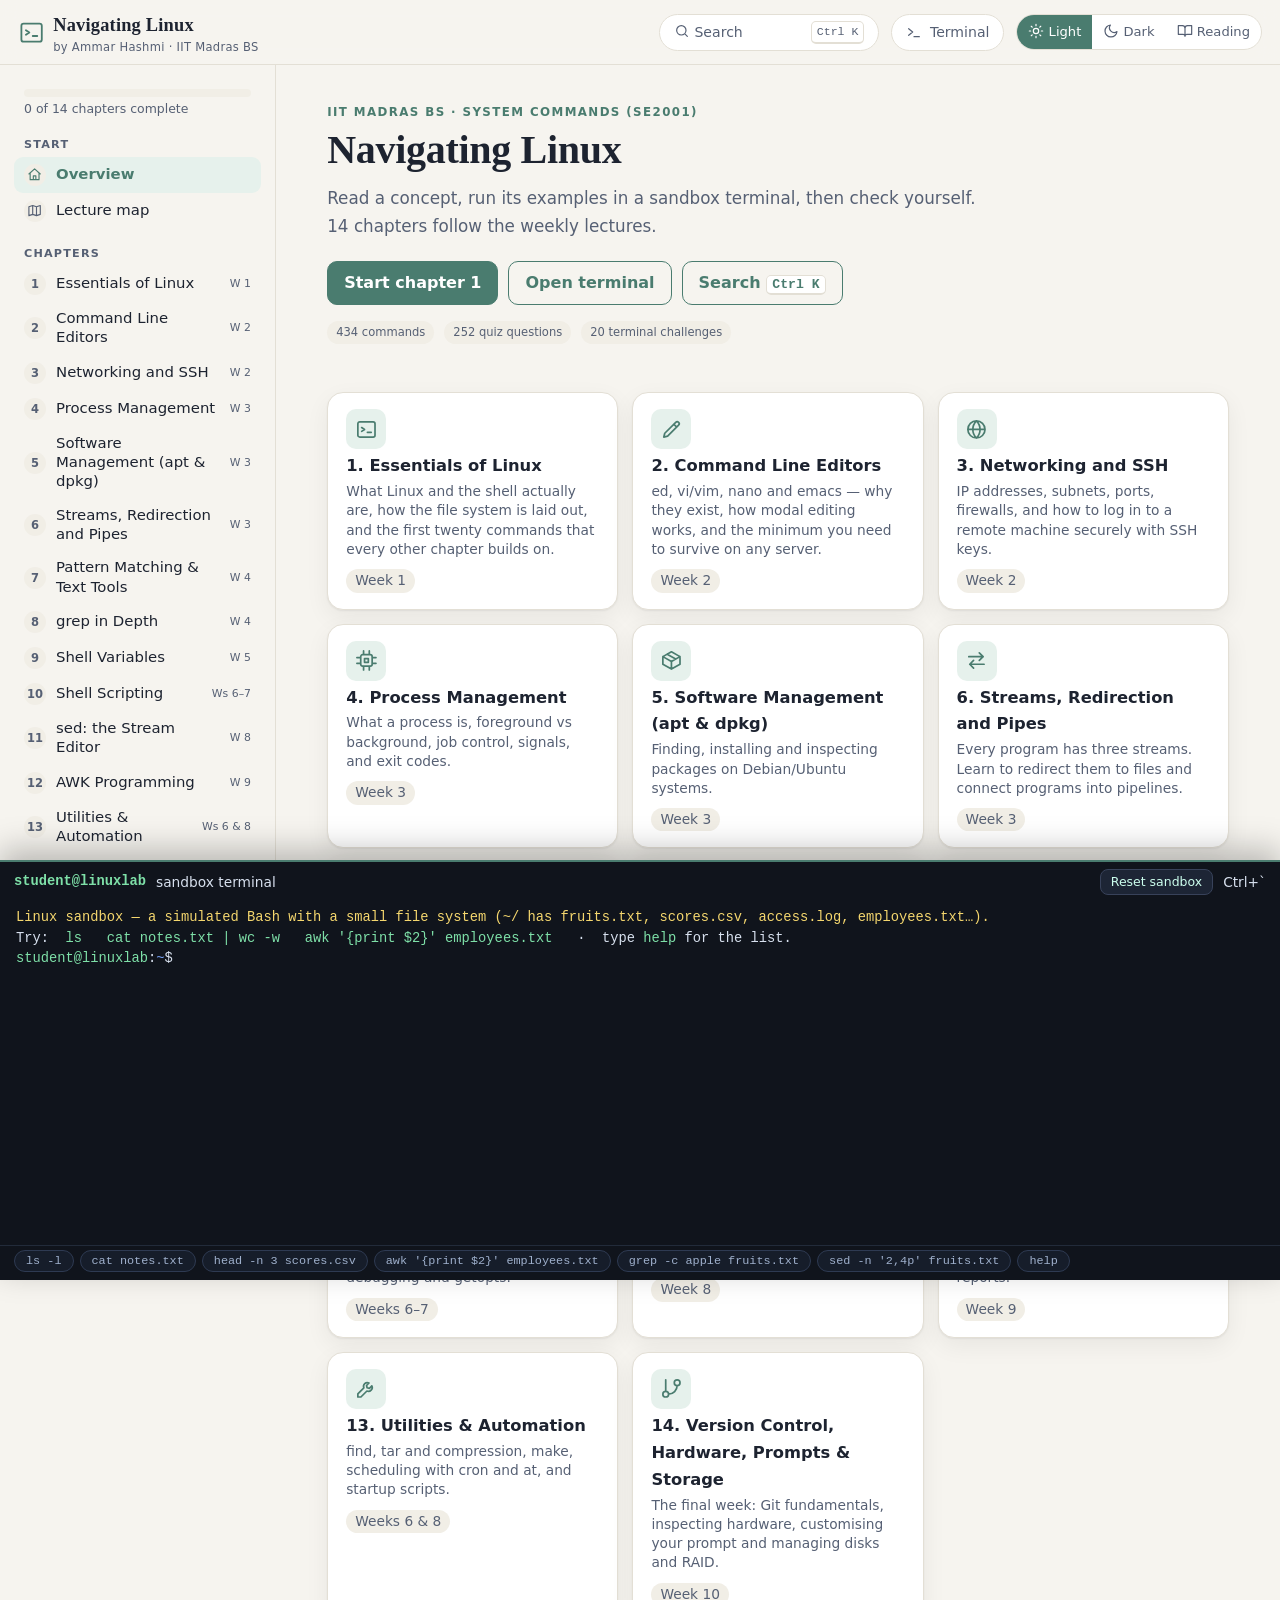
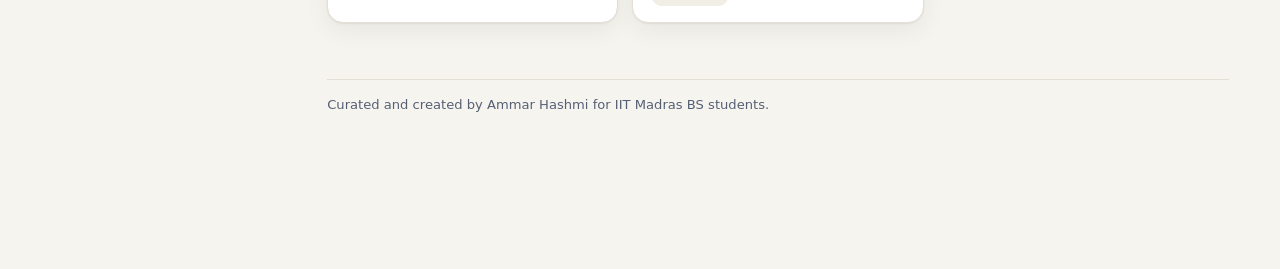
==== commit 1f92574a: "Replace emojis with a consistent inline SVG icon set - New src/icons.js: 30 stroke icons drawn on on" ====
--- a/navigating-linux-interactive-book.html
+++ b/navigating-linux-interactive-book.html
@@ -49,7 +49,7 @@
 .cards{display:grid;grid-template-columns:repeat(auto-fill,minmax(250px,1fr));gap:14px;margin-top:22px}
 .card{background:var(--panel);border:1px solid var(--line);border-radius:16px;padding:16px 18px;box-shadow:var(--shadow);display:block;color:var(--ink);transition:transform .15s,border-color .15s}
 .card:hover{transform:translateY(-2px);border-color:var(--accent);text-decoration:none}
-.card .ic{font-size:1.6rem}.card b{display:block;margin:4px 0 2px;font-size:1.02rem}.card span{color:var(--ink2);font-size:.86rem;line-height:1.4;display:block}
+.card .tile{width:40px;height:40px;border-radius:10px;display:grid;place-items:center;background:var(--accent-soft);color:var(--accent);font-size:1.3rem}.card b{display:block;margin:4px 0 2px;font-size:1.02rem}.card span{color:var(--ink2);font-size:.86rem;line-height:1.4;display:block}
 .card .meta{margin-top:10px;font-size:.74rem;color:var(--ink2);display:flex;gap:10px;align-items:center}
 .badge{display:inline-block;padding:2px 9px;border-radius:99px;background:var(--code-bg);font-size:.72rem;color:var(--ink2)}
 .badge.ok{background:color-mix(in srgb,var(--ok) 18%,transparent);color:var(--ok)}
@@ -191,7 +191,7 @@
 
 body.dockopen main{padding-bottom:min(52vh,460px)}
 .page,.sec{min-width:0;max-width:100%}.sec{overflow-wrap:anywhere}.sec pre,.sec .t{overflow-wrap:normal}.cmdgrid{grid-template-columns:repeat(auto-fill,minmax(min(300px,100%),1fr))}
-@media(max-width:700px){.topbar{gap:6px;padding:8px 10px}.brand{font-size:.95rem}.brand small,.searchbtn kbd{display:none}.brand span:first-child{font-size:1.2rem!important}.pill{padding:6px 10px}#termBtn .lbl{display:none}.searchbtn{min-width:0}main{padding-left:14px;padding-right:14px}}
+@media(max-width:700px){.topbar{gap:6px;padding:8px 10px}.brand{font-size:.95rem}.brand small,.searchbtn kbd{display:none}.pill{padding:6px 10px}#termBtn .lbl{display:none}.searchbtn{min-width:0}main{padding-left:14px;padding-right:14px}}
 
 :root[data-theme="reading"]{--bg:#f4ecd8;--panel:#fbf5e4;--ink:#3b3226;--ink2:#6d6050;--line:#decfae;--accent:#9a3f12;--accent2:#2f6b5e;--accent-soft:#f3e0c4;--code-bg:#ece1c6;--shadow:0 1px 2px rgba(80,60,20,.08),0 6px 18px rgba(80,60,20,.08)}
 :root[data-theme="reading"] body{font:19px/1.85 var(--serif)}
@@ -262,17 +262,63 @@
 .hero .row{margin-top:18px}
 @media(prefers-reduced-motion:reduce){*{transition:none!important;scroll-behavior:auto!important}}
 @media(max-width:600px){.more .hint{display:none}}
+
+/* icons */
+.svgi{width:1.1em;height:1.1em;fill:none;stroke:currentColor;stroke-width:1.8;stroke-linecap:round;stroke-linejoin:round;flex:none;vertical-align:-.17em}
+.brand>.svgi{width:1.7rem;height:1.7rem;color:var(--accent);stroke-width:1.6}
+.nav .n .svgi{width:.95rem;height:.95rem}
+.nav a.on .n{color:var(--accent)}
+h1>.svgi{color:var(--accent);width:.8em;height:.8em;margin-right:.1em;vertical-align:-.05em}
+.cheat h3 .svgi{color:var(--accent)}
+.themes button .svgi,.pill .svgi{width:1rem;height:1rem;vertical-align:-.2em}
+.exhead button .svgi{width:.85em;height:.85em;vertical-align:-.1em}
+.exhead .run .svgi{fill:currentColor}
 </style></head><body>
-<header class="topbar"><button class="iconbtn" id="menuBtn" aria-label="Menu">☰</button>
-<a class="brand" href="#/home" style="color:inherit"><span style="font-size:1.5rem">🐧</span><span>Navigating Linux<small>by Ammar Hashmi · IIT Madras BS</small></span></a><span class="spacer"></span>
-<button class="pill searchbtn" id="searchBtn"><span>🔍 <span class="lbl">Search</span></span><kbd>Ctrl K</kbd></button>
-<button class="pill" id="termBtn">⌨ <span class="lbl">Terminal</span></button><div class="themes" id="themes" role="group" aria-label="Theme"><button data-t="light" title="Light">☀<span class="tl"> Light</span></button><button data-t="dark" title="Dark">☾<span class="tl"> Dark</span></button><button data-t="reading" title="Reading mode">📖<span class="tl"> Reading</span></button></div></header>
+<header class="topbar"><button class="iconbtn" id="menuBtn" aria-label="Menu"><i class="svgi" data-i="menu"></i></button>
+<a class="brand" href="#/home" style="color:inherit"><i class="svgi" data-i="terminal-square"></i><span>Navigating Linux<small>by Ammar Hashmi · IIT Madras BS</small></span></a><span class="spacer"></span>
+<button class="pill searchbtn" id="searchBtn"><span><i class="svgi" data-i="search"></i> <span class="lbl">Search</span></span><kbd>Ctrl K</kbd></button>
+<button class="pill" id="termBtn"><i class="svgi" data-i="terminal"></i> <span class="lbl">Terminal</span></button><div class="themes" id="themes" role="group" aria-label="Theme"><button data-t="light" title="Light"><i class="svgi" data-i="sun"></i><span class="tl"> Light</span></button><button data-t="dark" title="Dark"><i class="svgi" data-i="moon"></i><span class="tl"> Dark</span></button><button data-t="reading" title="Reading mode"><i class="svgi" data-i="book"></i><span class="tl"> Reading</span></button></div></header>
 <div class="layout"><aside class="side" id="side"></aside><main id="main"></main></div>
-<div class="dock" id="dock"><div class="dockbar" id="dockbar"><b>student@linuxlab</b><span>sandbox terminal</span><span class="active" id="activeChal" style="display:none"></span><span class="spacer"></span><button id="resetBtn">Reset sandbox</button><span>⌃`</span></div>
+<div class="dock" id="dock"><div class="dockbar" id="dockbar"><b>student@linuxlab</b><span>sandbox terminal</span><span class="active" id="activeChal" style="display:none"></span><span class="spacer"></span><button id="resetBtn">Reset sandbox</button><span>Ctrl+`</span></div>
 <div class="term" id="term"><div id="tlog"></div><div class="tin"><span id="tprompt"></span><input id="tinput" autocomplete="off" autocapitalize="off" spellcheck="false" aria-label="terminal input"></div></div><div class="tchips" id="tchips"></div></div>
 <div class="pal" id="pal"><div class="palbox"><input id="palq" placeholder="Search commands, topics, lectures…" autocomplete="off"><ul id="palul"></ul></div></div>
 <script>window.LECT=[{"week": 1, "lectures": [{"title": "Launching a Linux Virtual Machine", "items": [{"t": "00:00", "x": "VirtualBox"}, {"t": "15:00", "x": "WSL"}, {"t": "18:50", "x": "Replit"}, {"t": "21:36", "x": "CoCalc"}, {"t": "25:00", "x": "Termux"}]}, {"title": "Command Line Environment", "items": [{"t": "02:05", "x": "pwd"}, {"t": "03:22", "x": "ls"}, {"t": "03:49", "x": "ps"}, {"t": "04:06", "x": "uname"}, {"t": "04:15", "x": "clear or ctrl-L"}, {"t": "04:35", "x": "exit or ctrl-D"}, {"t": "06:20", "x": "anatomy of command"}, {"t": "07:29", "x": "ls -a"}, {"t": "08:13", "x": "ls -l"}, {"t": "11:46", "x": "linux file system"}, {"t": "12:52", "x": "path"}]}, {"title": "Simple Commands in Linux - 1", "items": [{"t": "01:10", "x": "cd.."}, {"t": "01:28", "x": "cd enter"}, {"t": "01:35", "x": "cd -"}, {"t": "02:12", "x": "cd ~"}, {"t": "03:24", "x": "date -R"}, {"t": "04:16", "x": "cal"}, {"t": "05:06", "x": "ncal"}, {"t": "05:40", "x": "free"}, {"t": "05:56", "x": "free -h"}, {"t": "07:04", "x": "groups"}, {"t": "07:48", "x": "ls -l output anatomy"}, {"t": "10:00", "x": "file types"}, {"t": "12:26", "x": "ls -i name (inode)"}, {"t": "13:24", "x": "permissions"}, {"t": "17:17", "x": "chmod g-w file/folder"}, {"t": "18:29", "x": "chmod o-x file/folder"}, {"t": "19:35", "x": "chmod 700 file/folder"}, {"t": "21:25", "x": "cp file file_new"}, {"t": "21:54", "x": "mv file .."}, {"t": "22:43", "x": "mv command to rename file"}, {"t": "25:49", "x": "alias"}, {"t": "27:32", "x": "hardlinks (inode)"}, {"t": "38:29", "x": "text vs binary file"}, {"t": "38:47", "x": "file filename"}]}, {"title": "Simple Commands in Linux - 2", "items": [{"t": "00:35", "x": "Multiple / in path"}, {"t": "02:25", "x": "ls -l dir"}, {"t": "02:48", "x": "ls -ld"}, {"t": "03:25", "x": "Multiple options in one hyphen"}, {"t": "05:00", "x": "Long options"}, {"t": "07:20", "x": "less"}, {"t": "07:50", "x": "cat"}, {"t": "08:45", "x": "more"}, {"t": "09:15", "x": "head"}, {"t": "09:30", "x": "head -n 5"}, {"t": "09:50", "x": "tail"}, {"t": "10:10", "x": "tail -n 5"}, {"t": "10:31", "x": "wc file"}, {"t": "11:30", "x": "wc -l file"}, {"t": "11:40", "x": "which"}, {"t": "12:00", "x": "whatis"}, {"t": "13:00", "x": "Less is more"}, {"t": "14:10", "x": "apropos"}, {"t": "16:50", "x": "man -k"}, {"t": "17:05", "x": "help"}, {"t": "17:30", "x": "info"}, {"t": "18:16", "x": "type"}, {"t": "19:00", "x": "file"}, {"t": "19:51", "x": "alias"}, {"t": "21:14", "x": "unalias"}, {"t": "23:10", "x": "touch"}, {"t": "23:40", "x": "mkdir"}, {"t": "23:52", "x": "cp"}, {"t": "25:02", "x": "rm"}, {"t": "25:10", "x": "rmdir"}, {"t": "25:52", "x": "rm -r"}, {"t": "26:02", "x": "rm -i"}, {"t": "27:30", "x": "Automatic Recursion in mv but not in cp"}, {"t": "28:00", "x": "cp -r"}, {"t": "29:00", "x": "Links"}, {"t": "30:16", "x": "ln -s (softlink)"}, {"t": "30:59", "x": "ln (hardlink)"}, {"t": "32:42", "x": "stat"}, {"t": "33:10", "x": "du"}, {"t": "34:35", "x": "In memory file system /proc and /sys"}, {"t": "36:00", "x": "/proc/cpuinfo"}, {"t": "37:00", "x": "/proc/version"}, {"t": "37:15", "x": "uname -a"}, {"t": "37:30", "x": "/proc/meminfo"}, {"t": "37:45", "x": "free"}, {"t": "38:00", "x": "/proc/partitions"}, {"t": "38:14", "x": "df"}, {"t": "40:00", "x": "Process ids"}, {"t": "40:30", "x": "/sys"}, {"t": "40:45", "x": "/sys/bus/usb/devices"}]}]}, {"week": 2, "lectures": [{"title": "Command line editors - Part 01", "items": [{"t": "01:00", "x": "Different editors"}, {"t": "06:25", "x": "ed"}, {"t": "11:30", "x": "man ed & info ed"}, {"t": "12:00", "x": "q to quit"}, {"t": "12:30", "x": "P for prompt"}, {"t": "13:00", "x": "1 to go to line 1"}, {"t": "13:02", "x": "$ to go to last line"}, {"t": "13:13", "x": ",p to print entire buffer"}, {"t": "13:23", "x": "2,3p to print lines 2 and 3"}, {"t": "13:55", "x": "/hello/ to search for hello"}, {"t": "14:10", "x": "+ to go to next line, - to go to previous line"}, {"t": "14:40", "x": ";p to print from current line to end"}, {"t": "14:45", "x": "%p to print entire buffer"}, {"t": "15:00", "x": ". to print current line"}, {"t": "15:15", "x": "! to execute shell commands"}, {"t": "15:45", "x": "r !date to insert output of date command in current line"}, {"t": "16:00", "x": "w to write to file"}, {"t": "16:10", "x": "q to quit"}, {"t": "16:45", "x": ".d to delete current line"}, {"t": "17:45", "x": "a to append after current line (press . to end)"}, {"t": "18:55", "x": "s/a/b/ to substitute a with b in current line"}, {"t": "21:05", "x": "f to show filename"}, {"t": "22:05", "x": "5,6j to join lines 5 and 6"}, {"t": "22:40", "x": "m1 to move current line after line 1"}, {"t": "23:40", "x": "u to undo"}, {"t": "25:00", "x": "%s/\\(.\\*\\)/PREFIX \\1/ to add PREFIX to all lines"}, {"t": "27:35", "x": "Summary"}]}, {"title": "Command line editors - Part 02", "items": [{"t": "01:02", "x": "readlink -f dir (find the final softlink)"}, {"t": "03:00", "x": "nano demo"}, {"t": "05:55", "x": "nano summary"}, {"t": "08:08", "x": "vi"}, {"t": "10:30", "x": "movement in vi"}, {"t": "12:50", "x": "command mode"}, {"t": "18:03", "x": "move cursor to specific positions"}, {"t": "18:39", "x": "i (INSERT mode)"}, {"t": "19:00", "x": "esc (Command mode)"}, {"t": "19:14", "x": "a (INSERT mode)"}, {"t": "19:39", "x": "dd (delete line)"}, {"t": "19:45", "x": "p (paste deleted line at a different location)"}, {"t": "20:08", "x": ":wq (write, save and quit)"}, {"t": "20:53", "x": "dw (delete the current word)"}, {"t": "21:20", "x": "2dw (delete two words)"}, {"t": "21:32", "x": "x (delete one char)"}, {"t": "22:32", "x": "press space in command mode to move right char by char"}, {"t": "22:43", "x": ":f (show current file name)"}, {"t": "23:04", "x": ":se nu / :se nonu (show/hide line numbers)"}, {"t": "23:28", "x": "yyyy/p (copy/paste lines)"}, {"t": "24:58", "x": ":1,5s/line/LINE/ (search and replace FIRST occurrence of word 'line' in every line)"}, {"t": "25:36", "x": ":1,5s/line/LINE/g (search and replace ALL occurrences of word 'line' in every line)"}, {"t": "26:26", "x": ":%s/hello/hola/g (search and replace in ENTIRE BUFFER)"}]}, {"title": "Command line editors - Part 03", "items": [{"t": "00:31", "x": "scp (Transfer file b/w systems)"}, {"t": "01:14", "x": "untar (like unzip)"}, {"t": "02:52", "x": "DOS format handling"}, {"t": "03:14", "x": "vi -b file (open file in binary mode)"}, {"t": "03:27", "x": ":%s/ˆM//g (search and remove ˆM (carriage return) in ENTIRE BUFFER)"}, {"t": "04:57", "x": "ctrl-f ctrl-d ctrl-u"}, {"t": "05:23", "x": ":n (go to line number n)"}, {"t": "05:48", "x": "r (replace char)"}, {"t": "06:22", "x": "/word ENTER n (find and scroll through all occurrences of the word in file)"}, {"t": "07:04", "x": ":%/word/new_word/g (replace word with new_word in entire file)"}, {"t": "08:02", "x": "A (append at the end of the line)"}, {"t": "08:28", "x": "R (replace until ESC is pressed)"}, {"t": "09:16", "x": "cw (replace a word)"}, {"t": "11:00", "x": "repeat a command many times using a number"}, {"t": "16:50", "x": "emacs summary"}]}, {"title": "Networking Commands and SSH", "items": [{"t": "0:26", "x": "Overview of accessing remote machines in a private network and connecting to the internet."}, {"t": "4:49", "x": "Protecting private networks through hierarchical addressing and routing rules."}, {"t": "9:14", "x": "Understanding standard port numbers and their mapping to services for remote computer access."}, {"t": "13:55", "x": "Enhancing server security with multiple layers of protection and Security Enhanced Linux mode."}, {"t": "18:19", "x": "Essential networking commands for checking machine status, network activities, and public access."}, {"t": "22:55", "x": "Explanation of multiple IP addresses on a remote machine due to virtual machines and containers, along with private network setup."}, {"t": "27:58", "x": "Understanding IP address aliases and reverse lookup in networking"}, {"t": "32:43", "x": "Connecting to multiple machines remotely using SSH and accessing an Ubuntu Linux machine for free."}, {"t": "37:34", "x": "Demonstration of checking if SELinux is enabled, accessing a web server, and observing file system protection."}]}]}, {"week": 3, "lectures": [{"title": "Linux process management", "items": [{"t": "00:45", "x": "sleep"}, {"t": "02:00", "x": "coproc"}, {"t": "03:58", "x": "kill"}, {"t": "04:23", "x": "run process in background using &"}, {"t": "04:50", "x": "fg (bring to foreground)"}, {"t": "05:00", "x": "ctrl-c (kill foreground process)"}, {"t": "05:16", "x": "two ways of killing"}, {"t": "05:43", "x": "jobs"}, {"t": "07:44", "x": "top"}, {"t": "08:59", "x": "ctrl-z (suspend process)"}, {"t": "11:29", "x": "echo $• 12:29 child shell"}, {"t": "15:37", "x": "History"}, {"t": "16:00", "x": "!n"}, {"t": "16:30", "x": "!!"}, {"t": "17:37", "x": "Brace Expansion"}, {"t": "19:56", "x": "Multiple Commands on a single line"}, {"t": "22:29", "x": "exit codes"}, {"t": "26:22", "x": "kill process running in separate shell"}, {"t": "27:00", "x": "ps -e"}, {"t": "28:11", "x": "exit code for child processes"}, {"t": "30:07", "x": "bc (bench calculator)"}, {"t": "30:27", "x": "ctrl-d (quit or exit)"}, {"t": "30:57", "x": "Why learn Exit Codes?"}]}, {"title": "Combining commands and files", "items": [{"t": "00:40", "x": "Ways of combination ; , && , ||"}, {"t": "02:54", "x": "Use of () - Runs commands in a subshell"}, {"t": "03:00", "x": "$BASH_SUBSHELL"}, {"t": "04:18", "x": "Subshells within Subshells"}, {"t": "06:22", "x": "&& and || demo"}, {"t": "10:08", "x": "File Descriptors, stdin 0, stdout 1, stderr 2"}, {"t": "11:57", "x": "command > file"}, {"t": "16:31", "x": "hwinfo"}, {"t": "19:11", "x": "cat > file"}, {"t": "22:31", "x": "cat"}, {"t": "24:14", "x": "command >> file"}, {"t": "27:48", "x": "command1 >> file; command2 >> file; command3 >> file"}, {"t": "28:56", "x": "cat >> file"}]}, {"title": "Redirections", "items": [{"t": "00:14", "x": "command 2> file"}, {"t": "03:11", "x": "command > file1 2> file2"}, {"t": "07:52", "x": "command < file"}, {"t": "09:44", "x": "command > file1 2>&1 (redirect output and error both to the same file i.e. file1)"}, {"t": "13:54", "x": "pipe | operator"}, {"t": "17:17", "x": "command1 | command > file"}, {"t": "19:10", "x": "/dev/null"}, {"t": "22:29", "x": "command | tee file"}, {"t": "26:00", "x": "diff"}, {"t": "26:22", "x": "command1 | tee file1 file2 | command2"}, {"t": "28:02", "x": "command1 >2 /dev/null | tee file1 file2 | command2"}]}, {"title": "Software Management - Part 01", "items": [{"t": "04:27", "x": "Check type of operating system"}, {"t": "06:41", "x": "Check type of kernel and architecture"}, {"t": "09:48", "x": "apt"}, {"t": "10:19", "x": "apt-cache search pkg"}, {"t": "11:37", "x": "apt-cache pkgnames (see all packages installed on the system)"}, {"t": "12:28", "x": "apt-cache pkgnames nm (all packages starting with nm)"}, {"t": "12:53", "x": "apt-cache show nmap (show details of pkg nmap)"}, {"t": "21:23", "x": "checksums"}]}, {"title": "Software Management - Part 02", "items": [{"t": "01:40", "x": "Accessing sudoers file"}, {"t": "03:40", "x": "/var/log"}, {"t": "05:40", "x": "/etc/apt"}, {"t": "05:51", "x": "cat sources.list"}, {"t": "07:30", "x": "cd sources.list.d"}, {"t": "09:15", "x": "update"}, {"t": "10:49", "x": "upgrade"}, {"t": "13:26", "x": "auto-remove"}, {"t": "14:24", "x": "remove package"}, {"t": "15:10", "x": "install package"}, {"t": "15:38", "x": "reinstall package"}, {"t": "18:29", "x": "var/lib/dpkg"}, {"t": "23:00", "x": "dpkg -l pattern"}, {"t": "23:35", "x": "dpkg -L package"}, {"t": "24:11", "x": "dpkg -s package"}, {"t": "24:48", "x": "dpkg -S pattern"}, {"t": "28:03", "x": "dpkg-query -W -f='${Section} ${binary:Package}\\n'"}, {"t": "28:13", "x": "dpkg-query -W -f='${Section} ${binary:Package}\\n' | less"}, {"t": "28:40", "x": "dpkg-query -W -f='${Section} ${binary:Package}\\n' | sort | less"}, {"t": "30:42", "x": "dpkg-query -W -f='${Section} ${binary:Package}\\n' | grep pattern"}, {"t": "31:56", "x": "Installing a deb package"}]}]}, {"week": 4, "lectures": [{"title": "Pattern Matching - Part 01", "items": [{"t": "01:30", "x": "Regex"}, {"t": "03:42", "x": "Why Regex?"}, {"t": "05:00", "x": "Special Characters in Regex"}, {"t": "09:15", "x": "Character Classes"}, {"t": "10:36", "x": "Back references"}, {"t": "12:00", "x": "Operator Precedence"}, {"t": "14:03", "x": "grep pattern file"}, {"t": "15:41", "x": "cat file | grep pattern"}, {"t": "16:25", "x": "cat file | grep 'pattern.pattern'"}, {"t": "17:16", "x": "cat file | grep 'pattern$'"}, {"t": "18:02", "x": "cat file | grep '\\.'"}, {"t": "19:10", "x": "cat file | grep 'ˆpattern'"}, {"t": "20:21", "x": "cat file | grep 'pattern\\b'"}, {"t": "21:42", "x": "cat file | grep 'patt[ern]'"}, {"t": "23:04", "x": "cat file | grep 'pat.\\*tern'"}, {"t": "23:50", "x": "cat file | grep '\\bpat.\\*tern'"}, {"t": "25:31", "x": "cat file | grep 'pat[1-5]tern'"}, {"t": "27:37", "x": "cat file | grep 'pat[ˆ1-5]tern'"}, {"t": "28:00", "x": "cat file | grep 'pattern\\{2,4\\}'"}, {"t": "29:58", "x": "cat file | grep '\\(pattern\\)'"}, {"t": "30:20", "x": "cat file | grep '\\(pattern\\).\\*\\1'"}, {"t": "32:41", "x": "cat file | grep '\\(pattern\\)\\{2, 3\\}'"}, {"t": "34:00", "x": "cat file | egrep 'M+'"}, {"t": "34:32", "x": "cat file | egrep 'ˆM+'"}, {"t": "35:00", "x": "cat file | egrep 'ˆM\\*'"}, {"t": "35:25", "x": "cat file | egrep 'M*a' vs 'M.*a'"}, {"t": "37:00", "x": "cat file | egrep '(ma)+'"}, {"t": "37:25", "x": "cat file | egrep '(ma)\\*'"}, {"t": "37:58", "x": "cat file | egrep '(ED|ME)'"}]}, {"title": "Pattern Matching - Part 02", "items": [{"t": "01:12", "x": "dpkg-query | grep"}, {"t": "08:03", "x": "cat file | grep '[[:alpha:]]'"}, {"t": "08:30", "x": "cat file | grep '[[:alnum:]]'"}, {"t": "10:51", "x": "cat file | grep '[[:digit:]]'"}, {"t": "11:32", "x": "cat file | grep '[[:cntrl:]]'"}, {"t": "12:07", "x": "cat file | grep -v '[[:cntrl:]]'"}, {"t": "12:26", "x": "cat file | grep '[[:punct:]]'"}, {"t": "13:15", "x": "cat file | grep '[[:lower:]]'"}, {"t": "14:04", "x": "cat file | grep '[[:upper:]]'"}, {"t": "14:57", "x": "cat file | grep '[[:print:]]'"}, {"t": "16:17", "x": "cat file | grep '[[:blank:]]'"}, {"t": "16:57", "x": "cat file | grep '[[:space:]]'"}, {"t": "17:30", "x": "cat file | grep '[[:graph:]]'"}, {"t": "18:27", "x": "skip all empty lines"}, {"t": "21:40", "x": "egrep '[[:digit:]]{12}' file"}, {"t": "22:30", "x": "egrep '\\b[[:digit:]]{6}\\b' file"}, {"t": "24:16", "x": "egrep '\\b[[:alpha:]]{2}[[:digit:]]{2}[[:alpha:]][[:digit:]]{2}\\b' file (Matching Roll Numbers)"}, {"t": "25:32", "x": "urls"}, {"t": "28:43", "x": "cut -c 1-4 file"}, {"t": "29:32", "x": "cut -c -4 file"}, {"t": "30:00", "x": "cat file | cut -d \" \" -f 1"}, {"t": "33:01", "x": "cat file | cut -d \";\" -f 2 | cut \",\" -f 1"}, {"t": "34:26", "x": "grep version of above command"}, {"t": "35:30", "x": "cat file | cut -d \"/\" -f 3 | cut -d \" \" -f 1 | head -n 19 | tail -n 1"}]}]}, {"week": 5, "lectures": [{"title": "$hell variables", "items": [{"t": "02:45", "x": "Frequently used Shell variables ($USER, $HOME, $PATH, $PWD, $HOSTNAME)"}, {"t": "03:30", "x": "Special Shell variables ($0, $1 to $9, $#, $-, $@, $? and $$)"}, {"t": "04:30", "x": "$$ (PID of the current shell)"}, {"t": "04:45", "x": "$? (Exit status of the last command), 0 for success, non-zero for failure"}, {"t": "06:30", "x": "Shell flags and $- to list them."}, {"t": "07:30", "x": "echo command"}, {"t": "08:00", "x": "echo with multiple arguments"}, {"t": "08:30", "x": "echo with quotes"}, {"t": "10:46", "x": "echo 'hello \" - Multi line echo and nesting quotes"}, {"t": "12:45", "x": "echo $USER"}, {"t": "13:00", "x": "Variables not expanded in single quotes"}, {"t": "15:30", "x": "Escaping $ using \\$"}, {"t": "17:14", "x": "printenv"}, {"t": "17:44", "x": "env"}, {"t": "17:52", "x": "set"}, {"t": "19:04", "x": "date"}, {"t": "19:20", "x": "date -R"}, {"t": "20:48", "x": "How to run unalised commands using \\date or full path /usr/bin/date"}, {"t": "21:50", "x": "$PATH variable"}, {"t": "22:20", "x": "special shell variables"}, {"t": "23:22", "x": "ps"}, {"t": "24:15", "x": "ps --forest"}, {"t": "24:35", "x": "ps -ef"}, {"t": "25:21", "x": "ps -f"}, {"t": "26:36", "x": "ps -e"}]}, {"title": "Shell Variables - Part 1", "items": [{"t": "00:34", "x": "variable basic rules"}, {"t": "01:21", "x": "Exporting variable"}, {"t": "01:44", "x": "Using variable"}, {"t": "02:18", "x": "Remove variable"}, {"t": "02:49", "x": "Test if variable is set or not."}, {"t": "03:36", "x": "print default value of variable if set or display a substitute message 33:15 and 36:15"}, {"t": "04:16", "x": "set default value of variable if not already set 34:19"}, {"t": "04:40", "x": "reset variable if already set 37:13"}, {"t": "05:06", "x": "List of variables"}, {"t": "05:39", "x": "Length of string"}, {"t": "05:55", "x": "slice of string"}, {"t": "06:35", "x": "matching pattern"}, {"t": "07:20", "x": "keep matching pattern"}, {"t": "07:41", "x": "replace matching pattern"}, {"t": "08:13", "x": "replace matching pattern by location"}, {"t": "08:34", "x": "changing case"}, {"t": "09:10", "x": "restricting value types"}, {"t": "09:41", "x": "remove restrictions"}, {"t": "10:20", "x": "Indexed arrays"}, {"t": "12:26", "x": "Associative arrays (like dictionary in python)"}, {"t": "22:24", "x": "use of{ } with variables"}, {"t": "24:38", "x": "variable availability to shells and subshells (export)"}, {"t": "27:21", "x": "modifying exported variable in child shell"}, {"t": "28:40", "x": "setting command output to variable"}, {"t": "36:36", "x": "Show error message if variable not set without substituting (${var?msg})"}]}, {"title": "Shell Variables - Part 2", "items": [{"t": "00:41", "x": "echo ${!H*} - List of shell variables starting H"}, {"t": "02:43", "x": "echo ${#USER} length of a variable"}, {"t": "04:33", "x": "echo ${USER:2:2} slice of string stored in a variable"}, {"t": "06:00", "x": "echo ${USER: -3:2} negative index from right"}, {"t": "07:43", "x": "date command options"}, {"t": "10:58", "x": "pattern matching using # and ## (delete from start)"}, {"t": "13:28", "x": "pattern matching using % and %% (delete from end)"}, {"t": "14:51", "x": "mixing ## and %%"}, {"t": "16:22", "x": "replacing substring using / or //"}, {"t": "18:11", "x": "replacing substring using /# or /%"}, {"t": "24:57", "x": "changing case using , and „"}, {"t": "28:49", "x": "restricting variable types using declare"}, {"t": "30:09", "x": "declare -i var (int)"}, {"t": "31:11", "x": "declare -l var (lower)"}, {"t": "32:41", "x": "declare -u var (upper)"}, {"t": "33:44", "x": "declare +u var"}, {"t": "34:45", "x": "declare -r var (read only)"}, {"t": "36:37", "x": "declare -a arr (Indexed Arrays)"}, {"t": "38:28", "x": "echo ${#arr[@]} (Number of elements in an array)"}, {"t": "38:42", "x": "echo ${arr[@]} (Elements of an array)"}, {"t": "39:00", "x": "echo ${!arr[@]} (Indices of an array)"}, {"t": "40:46", "x": "unset ‘arr[index]’ (delete the element of an array present at given index)"}, {"t": "41:31", "x": "arr+=(element) (append an element to an array)"}, {"t": "42:33", "x": "populate array in one go"}, {"t": "42:29", "x": "declare -A dict (Associative array - like dictionaries in python)"}, {"t": "46:44", "x": "pass output of a command to an array"}]}]}, {"week": 6, "lectures": [{"title": "Some Command line Utilities", "items": [{"t": "00:30", "x": "find"}, {"t": "00:45", "x": "tar and gzip"}, {"t": "00:50", "x": "make"}, {"t": "01:30", "x": "find options"}, {"t": "01:45", "x": "-name, -type, -atime, -ctime, -regex, -exec, -print"}, {"t": "03:30", "x": "File packaging and compression"}, {"t": "04:00", "x": "tar to package files and folders"}, {"t": "04:30", "x": "gzip to compress files"}, {"t": "05:15", "x": "zip to compress files"}, {"t": "05:30", "x": "compress, gzip, bzip2, xz, 7z"}, {"t": "07:00", "x": "Time taken to compress vs compression ratio"}, {"t": "08:00", "x": "make utility"}, {"t": "09:30", "x": "find example"}, {"t": "10:00", "x": "find $HOME -print | wc -l to count files in home directory"}, {"t": "10:30", "x": "find . -m -2 to find files modified in last 2 days"}, {"t": "11:15", "x": "find . -m +30 to find files modified more than 30 days ago"}, {"t": "12:00", "x": "find /usr -type d -name \"man?\" -print to find man pages folders"}, {"t": "13:30", "x": "find . -size +10M -exec ls -lsh {} \\; to find files larger than 10M"}, {"t": "16:00", "x": "find . -name '*.jpg' -exec ls -sh {} \\; to find all jpg files"}, {"t": "18:15", "x": "du -sh to find disk usage of folders"}, {"t": "18:40", "x": "tar -cvf logfiles.tar logfiles/ create a tar file"}, {"t": "19:30", "x": "gzip logfiles.tar to compress the tar file"}, {"t": "20:30", "x": "bzip2 logfiles.tar to compress the tar file smaller but slower"}, {"t": "21:30", "x": "compress logfiles.tar to compress the tar faster but larger"}, {"t": "22:00", "x": "gunzip or gzip -d and bzip2 -d to decompress"}, {"t": "23:00", "x": "tar -xvf logfiles.tar to extract the tar file"}, {"t": "24:00", "x": "make utility to backup files"}]}, {"title": "Overview of Shell Scripts", "items": [{"t": "00:00", "x": "Scripts"}, {"t": "02:00", "x": "types of scripts"}, {"t": "04:00", "x": "shebang"}, {"t": "04:50", "x": "sourcing vs executing"}, {"t": "06:42", "x": "script location"}, {"t": "07:35", "x": "bash environment"}, {"t": "09:04", "x": "echo \"hello world\""}, {"t": "09:30", "x": "printf"}, {"t": "10:14", "x": "read from command line using read"}, {"t": "10:40", "x": "arguments $0, $1, $2, $#, $@, $*"}, {"t": "12:50", "x": "command substitution"}, {"t": "13:25", "x": "for loop"}, {"t": "14:00", "x": "IFS (Internal Field Separator)"}, {"t": "14:35", "x": "case (switch case) end with esac"}, {"t": "15:24", "x": "if loop , end with fi"}, {"t": "15:58", "x": "if loop conditions"}, {"t": "19:10", "x": "comparisons"}, {"t": "19:27", "x": "file comparisons"}, {"t": "20:00", "x": "while loop"}, {"t": "20:50", "x": "functions"}]}, {"title": "Bash Scripts - Part 01", "items": [{"t": "00:44", "x": "vi s1.sh"}, {"t": "01:52", "x": ". s1.sh or source s1.sh (Run script in same shell)"}, {"t": "02:48", "x": "echo $$ (print PID)"}, {"t": "03:50", "x": "./s1.sh (execute script using path)"}, {"t": "04:00", "x": "chmod +x s1.sh (make script executable)"}, {"t": "04:54", "x": "different PID based on if the script is executed using path vs using source"}, {"t": "05:40", "x": "ps --forest (inside script)"}, {"t": "07:08", "x": "availability of shell variables to parent shell based on execution method (path vs source)"}, {"t": "08:43", "x": "detecting how the script is invoked inside the script echo $0"}, {"t": "09:49", "x": "arguments"}, {"t": "12:58", "x": "if statement"}, {"t": "16:36", "x": "for loop"}, {"t": "21:56", "x": "grep within for loop"}]}]}, {"week": 7, "lectures": [{"title": "Bash Scripts - Part 2A", "items": [{"t": "01:00", "x": "Debugging using set -x and set +x or bash -x ./script.sh"}, {"t": "01:15", "x": "Combining conditions using && and || outside [ ] or inside [[ ]]"}, {"t": "03:15", "x": "Arithmetic in shell using (( )), let, expr, $(( )) and bc"}, {"t": "06:00", "x": "Operators inside (( )) and let"}, {"t": "08:00", "x": "str : regex and str =~ regex in [[ ]]"}, {"t": "08:00", "x": "match str regex"}, {"t": "08:15", "x": "substr str start length"}, {"t": "08:30", "x": "index str char give position of char in str (first occurrence)"}, {"t": "08:45", "x": "length str"}, {"t": "09:35", "x": "Regex to match only digits in a line ˆ[0-9]+$"}, {"t": "14:30", "x": "bc - bench calculator"}, {"t": "18:00", "x": "Regex [oO]ctav[aeiou]* to match Octave, octave, Octav, Octavio, etc"}, {"t": "18:30", "x": "Match using expr $str : $regex"}, {"t": "22:20", "x": "heredoc"}, {"t": "24:00", "x": "ignore tabs in heredoc using <<• 27:30 IFS=: to change delimiter"}]}, {"title": "Bash Scripts - Part 2B", "items": [{"t": "00:30", "x": "if, if-else, if-elif-else"}, {"t": "03:15", "x": "case"}, {"t": "07:45", "x": "for((i=0;i<10;i++))"}, {"t": "12:00", "x": "Redirecting loops to files"}, {"t": "15:15", "x": "time <command> to measure time taken"}, {"t": "16:00", "x": "break out of loop"}, {"t": "17:30", "x": "break from outer loop using break 2"}, {"t": "20:15", "x": "continue to skip rest of the loop"}, {"t": "23:00", "x": "shift to shift arguments to left by 1 or [n] if provided"}, {"t": "26:30", "x": "exec to replace current shell with another command"}]}, {"title": "Bash Scripts - Part 2C", "items": [{"t": "00:30", "x": "eval to evaluate a command"}, {"t": "07:00", "x": "getopts to parse command line options"}, {"t": "11:30", "x": "select loop"}]}]}, {"week": 8, "lectures": [{"title": "Automating Scripts", "items": [{"t": "00:30", "x": "cron and at commands"}, {"t": "02:00", "x": "Job definition in cron"}, {"t": "05:00", "x": "Startup scripts"}, {"t": "10:00", "x": "crontab -e to edit cron jobs"}]}, {"title": "Stream editor sed", "items": [{"t": "11:02", "x": "sed -e \"\" file"}, {"t": "11:50", "x": "sed -n -e \"\" file"}, {"t": "12:48", "x": "sed -e \"=\" file"}, {"t": "13:28", "x": "print a particular line"}, {"t": "14:15", "x": "importance of -n option"}, {"t": "15:38", "x": "‘p′ vs′ !p’ vs “$p”"}, {"t": "16:17", "x": "address range"}, {"t": "16:37", "x": "combine commands"}, {"t": "17:39", "x": "print every n th line"}, {"t": "18:52", "x": "regex address"}, {"t": "19:36", "x": "/regex/,+n"}, {"t": "20:01", "x": "delete a particular line"}, {"t": "21:17", "x": "delete a range of lines"}, {"t": "21:33", "x": "/regex/d"}, {"t": "21:49", "x": "search and replace"}, {"t": "24:32", "x": "extended regex"}, {"t": "26:58", "x": "range-end as regex"}, {"t": "30:09", "x": "regex to regex"}, {"t": "32:02", "x": "insert header and footer"}, {"t": "33:49", "x": "insert or append at any line"}, {"t": "34:16", "x": "insert or append @ a regex address"}, {"t": "36:18", "x": "change a line"}, {"t": "38:06", "x": "sed script file"}, {"t": "43:47", "x": "join lines (demonstrates how to read one more line)"}, {"t": "47:25", "x": "Debug"}]}]}, {"week": 9, "lectures": [{"title": "AWK Programming Part 1", "items": [{"t": "00:30", "x": "awk command (Aho, Weinberger, and Kernighan)"}, {"t": "02:20", "x": "Execution Model - Read, Process, Write"}, {"t": "02:30", "x": "Each line is a record (\\n separated)"}, {"t": "02:40", "x": "Each record is a set of fields (space or tab separated)"}, {"t": "05:15", "x": "Running awk in command line cat file | awk '{print $1}'"}, {"t": "07:00", "x": "Blocks in awk (BEGIN, END, pattern-action)"}, {"t": "08:30", "x": "awk -> gawk (GNU awk) (use realpath to find the path of awk)"}, {"t": "09:00", "x": "awk -f script file with shebang #!/usr/bin/awk -f"}, {"t": "11:30", "x": "Multiple BEGIN and END blocks (order matters)"}, {"t": "12:50", "x": "$0 for entire record, $1 for first field, $NF for last field"}, {"t": "14:10", "x": "Built in Variables of AWK"}, {"t": "16:33", "x": "Pattern matching in awk"}, {"t": "18:05", "x": "Types of blocks"}, {"t": "19:20", "x": "Operators in awk"}, {"t": "20:00", "x": "Ternary, Array Membership, Regex"}, {"t": "21:15", "x": "Built in functions in awk"}, {"t": "24:45", "x": "Regex in action block"}, {"t": "27:15", "x": "Match certain field with regex"}, {"t": "29:30", "x": "Comparison operators in action blocks"}, {"t": "30:00", "x": "FS=\"[ .;:-]\" to set multiple FS using regex"}]}, {"title": "AWK Programming Part 2", "items": [{"t": "00:15", "x": "Arrays in awk (Associative, sparse, index may not be integers)"}, {"t": "00:30", "x": "arr[index]=value"}, {"t": "00:45", "x": "for (var in arr)"}, {"t": "01:00", "x": "delete arr[index]"}, {"t": "01:05", "x": "Types of loops in awk (for, while, do-while, C-style for, if, if-else, if-else-if, switch)"}, {"t": "02:00", "x": "Payroll Management System using awk script on text file"}, {"t": "06:15", "x": "User defined functions in awk (awk -f lib.awk -f script.awk)"}, {"t": "11:00", "x": "Print Formatting using printf in awk"}, {"t": "12:00", "x": "Use awk as a programming language to generate random numbers"}, {"t": "15:30", "x": "How to comment in awk script using #"}, {"t": "17:00", "x": "Processing file with million lines using awk"}, {"t": "19:30", "x": "Spreadsheet applications cannot process such big files, but awk can"}, {"t": "21:45", "x": "Process web server log book using awk"}, {"t": "24:45", "x": "Get the first field of each line in a file using awk"}, {"t": "25:50", "x": "substr function in awk"}, {"t": "28:30", "x": "date --date=\"5 days ago\" +%d/%m/%Y to get date 5 days ago"}, {"t": "29:30", "x": "sprintf function in awk to format strings and store in a variable"}, {"t": "29:40", "x": "cmd | getline var to read output of a command into a variable"}, {"t": "30:00", "x": "match function in awk to match a regex in a string"}, {"t": "34:00", "x": "How to sort a file using sort using -n for numeric sort and -r for reverse sort"}, {"t": "34:30", "x": "dig to get IP address of a domain"}, {"t": "35:00", "x": "dig -x to get domain name from IP address"}, {"t": "35:30", "x": "dig +noall +answer -x to get one line answer"}]}]}, {"week": 10, "lectures": [{"title": "Version Control - Part 01", "items": [{"t": "00:22", "x": "Introduction to managing code versions and collaboration in programming projects."}, {"t": "05:19", "x": "Overview of Version Control Systems"}, {"t": "10:26", "x": "Importance of preventing hardware failures in storage systems."}, {"t": "14:58", "x": "Data storage technology overview: RAID systems improve speed and safety through disk mirroring."}, {"t": "20:01", "x": "Illustration of RAID configuration with data distributed across multiple hard disks for fault tolerance."}, {"t": "24:49", "x": "Understanding the Git protocol for remote synchronization and version control."}, {"t": "29:47", "x": "Security measures for account verification using phone numbers to prevent identity theft."}, {"t": "34:28", "x": "Introduction to using git and sharing screens for guidance on navigating options."}, {"t": "39:34", "x": "Managing access tokens, creating repositories, and working with personal access tokens for GitHub."}, {"t": "44:18", "x": "Introduction to setting up a remote server and working with Git accounts."}, {"t": "49:26", "x": "Importance of Personal Access Token for authentication in version control process."}]}, {"title": "Version Control - Part 02", "items": [{"t": "0:59", "x": "Setting up GitHub account and two-factor authentication for version control."}, {"t": "5:42", "x": "Managing branches and merging changes in version control."}, {"t": "9:51", "x": "Introduction to setting up GitHub for version control in a tutorial session."}, {"t": "15:15", "x": "Setting up a new repository and avoiding special characters in naming conventions."}, {"t": "20:05", "x": "Cloning a private repository requires authentication and password input."}, {"t": "26:54", "x": "Setting up Git configuration for a new repository."}, {"t": "31:50", "x": "Troubleshooting network issues, checking status, and preparing to push changes in Git."}, {"t": "38:57", "x": "Introduction to Branching and Merging in Version Control System"}, {"t": "44:17", "x": "Merging branches in Git using command prompt to combine different versions."}]}, {"title": "Knowing your Hardware", "items": [{"t": "01:24", "x": "hwinfo"}, {"t": "03:03", "x": "lshw"}, {"t": "03:49", "x": "lshw -c display"}, {"t": "04:10", "x": "CPU info (cat /proc/cpuinfo)"}, {"t": "05:41", "x": "partitions (cat /proc/partitions)"}, {"t": "06:11", "x": "lsblk"}, {"t": "07:27", "x": "lspci"}, {"t": "08:18", "x": "free"}, {"t": "08:56", "x": "DIMM modules (sudo dmidecode --type memory)"}, {"t": "11:42", "x": "hardinfo"}, {"t": "12:37", "x": "clinfo (OpenCL details)"}, {"t": "14:12", "x": "upower"}, {"t": "17:12", "x": "hard disk statistics (sudo hdparm -Tt /dev/sda)"}, {"t": "18:20", "x": "df -h"}, {"t": "20:22", "x": "iostat -dx /dev/sdb"}, {"t": "21:31", "x": "ifconfig (now replaced by ip)"}]}, {"title": "Prompt String", "items": [{"t": "00:40", "x": "Types of shells"}, {"t": "01:55", "x": "Bash prompts (PS1, PS2, PS3, PS4)"}, {"t": "02:55", "x": "Escape Sequences in Prompt"}, {"t": "04:25", "x": "Python interactive mode prompts (ps1, ps2 in sys)"}, {"t": "04:55", "x": "$PS1"}, {"t": "06:55", "x": "\\t for time and \\d for date"}, {"t": "07:35", "x": "\\# to list command history number"}, {"t": "08:15", "x": "source ~/.bashrc to reset prompt"}, {"t": "09:00", "x": "$PS2 for unclosed brackets or quotes"}, {"t": "11:00", "x": "$PS3 for select loop prompt"}, {"t": "12:00", "x": "$PS4 for trace with set -x"}, {"t": "13:30", "x": "Python prompts sys.ps1 and sys.ps2"}]}, {"title": "Managing Storage", "items": [{"t": "0:49", "x": "Understanding logical volume management in Linux for efficient disk space allocation."}, {"t": "2:51", "x": "Data protection and storage optimization through RAID controllers and modes."}, {"t": "5:17", "x": "Importance of distributed parity in storage systems and benefits of RAID 6 for data protection."}, {"t": "7:58", "x": "Overview of RAID storage configurations and their benefits in managing storage."}, {"t": "10:47", "x": "Utilizing multiple hard disks to create a single, large storage volume for efficient access and management."}]}]}];</script>
-<script>/* ===== Regex translation (POSIX BRE/ERE -> JS) ===== */
+<script>/* Inline SVG icon set (24x24, stroke-based, drawn to match each other). Use ICON('name') in markup. */
+(function () {
+  const P = {
+    menu: 'M4 6h16M4 12h16M4 18h16',
+    search: 'M11 4a7 7 0 1 0 0 14 7 7 0 0 0 0-14zM20 20l-4-4',
+    terminal: 'M4 17l6-5-6-5M12 19h8',
+    'terminal-square': 'M5 4h14a2 2 0 0 1 2 2v12a2 2 0 0 1-2 2H5a2 2 0 0 1-2-2V6a2 2 0 0 1 2-2zM7 10l3 2-3 2M13 15h4',
+    sun: 'M12 8a4 4 0 1 0 0 8 4 4 0 0 0 0-8zM12 2v2M12 20v2M4.9 4.9l1.4 1.4M17.7 17.7l1.4 1.4M2 12h2M20 12h2M4.9 19.1l1.4-1.4M17.7 6.3l1.4-1.4',
+    moon: 'M21 12.8A9 9 0 1 1 11.2 3a7 7 0 0 0 9.8 9.8z',
+    book: 'M2 4h6a4 4 0 0 1 4 4v12a3 3 0 0 0-3-3H2zM22 4h-6a4 4 0 0 0-4 4v12a3 3 0 0 1 3-3h7z',
+    home: 'M3 11l9-8 9 8M5 9.5V20h14V9.5M10 20v-6h4v6',
+    map: 'M9 4L3 6v14l6-2 6 2 6-2V4l-6 2zM9 4v14M15 6v14',
+    flask: 'M9 3h6M10 3v6l-5.5 10a1.6 1.6 0 0 0 1.4 2.4h12.2a1.6 1.6 0 0 0 1.4-2.4L14 9V3M7.5 15h9',
+    target: 'M12 3a9 9 0 1 0 0 18 9 9 0 0 0 0-18zM12 7a5 5 0 1 0 0 10 5 5 0 0 0 0-10zM12 11a1 1 0 1 0 0 2 1 1 0 0 0 0-2z',
+    help: 'M12 3a9 9 0 1 0 0 18 9 9 0 0 0 0-18zM9.6 9.3a2.5 2.5 0 1 1 3.6 2.2c-.8.4-1.2.9-1.2 1.8M12 16.8h.01',
+    layers: 'M12 3l9 5-9 5-9-5zM3 12.5l9 5 9-5M3 17l9 5 9-5',
+    clipboard: 'M9 2h6a1 1 0 0 1 1 1v2a1 1 0 0 1-1 1H9a1 1 0 0 1-1-1V3a1 1 0 0 1 1-1zM16 4h2a2 2 0 0 1 2 2v14a2 2 0 0 1-2 2H6a2 2 0 0 1-2-2V6a2 2 0 0 1 2-2h2M9 12h6M9 16h6',
+    play: 'M7 4.5v15l12-7.5z',
+    pencil: 'M4 20l1-4L16.5 4.5a2.1 2.1 0 0 1 3 3L8 19zM14.5 6.5l3 3',
+    check: 'M12 3a9 9 0 1 0 0 18 9 9 0 0 0 0-18zM8 12.3l2.8 2.8L16 9.6',
+    globe: 'M12 3a9 9 0 1 0 0 18 9 9 0 0 0 0-18zM3 12h18M12 3c2.5 2.6 3.8 5.6 3.8 9s-1.3 6.4-3.8 9c-2.5-2.6-3.8-5.6-3.8-9S9.5 5.6 12 3z',
+    cpu: 'M8 6h8a2 2 0 0 1 2 2v8a2 2 0 0 1-2 2H8a2 2 0 0 1-2-2V8a2 2 0 0 1 2-2zM10 10h4v4h-4zM9 2v4M15 2v4M9 18v4M15 18v4M2 9h4M2 15h4M18 9h4M18 15h4',
+    package: 'M21 8l-9-5-9 5v8l9 5 9-5zM3 8l9 5 9-5M12 13v8M7.5 5.5l9 5',
+    swap: 'M4 8h15M15 4l4 4-4 4M20 16H5M9 12l-4 4 4 4',
+    asterisk: 'M12 4v16M5 8l14 8M19 8L5 16',
+    dollar: 'M12 2v20M17 6.5H9.8a3.3 3.3 0 0 0 0 6.5h4.4a3.3 3.3 0 0 1 0 6.5H6.5',
+    code: 'M14 2H6a2 2 0 0 0-2 2v16a2 2 0 0 0 2 2h12a2 2 0 0 0 2-2V8zM14 2v6h6M10 13l-2 2 2 2M14 13l2 2-2 2',
+    scissors: 'M6 3a3 3 0 1 0 0 6 3 3 0 0 0 0-6zM6 15a3 3 0 1 0 0 6 3 3 0 0 0 0-6zM20 4L8.1 15.9M14.5 14.5L20 20M8.1 8.1L12 12',
+    table: 'M5 4h14a2 2 0 0 1 2 2v12a2 2 0 0 1-2 2H5a2 2 0 0 1-2-2V6a2 2 0 0 1 2-2zM3 10h18M3 15h18M9 4v16',
+    wrench: 'M14.7 6.3a4 4 0 0 0-5.4 5.2L3 17.8V21h3.2l6.3-6.3a4 4 0 0 0 5.2-5.4l-2.6 2.6-2.4-.6-.6-2.4z',
+    branch: 'M6 3v12M18 3a3 3 0 1 0 0 6 3 3 0 0 0 0-6zM6 15a3 3 0 1 0 0 6 3 3 0 0 0 0-6zM18 9a9 9 0 0 1-9 9',
+    arrow: 'M5 12h14M13 6l6 6-6 6'
+  };
+  window.ICON = (n, cls) => `<svg class="svgi${cls ? ' ' + cls : ''}" viewBox="0 0 24 24" aria-hidden="true"><path d="${P[n] || P.arrow}"/></svg>`;
+})();
+</script><script>/* ===== Regex translation (POSIX BRE/ERE -> JS) ===== */
 const POSIX = {alpha:'a-zA-Z',digit:'0-9',alnum:'a-zA-Z0-9',upper:'A-Z',lower:'a-z',space:' \\t\\n\\r\\f\\v',blank:' \\t',punct:'!-\\/:-@\\[-`{-~',print:' -~',graph:'!-~',cntrl:'\\x00-\\x1f\\x7f',xdigit:'0-9A-Fa-f'};
 function posixToJS(pat, ere) {
   let out = '', i = 0;
@@ -1662,7 +1708,7 @@
 const ch = (o) => window.CH.push(o);
 
 ch({
-  id: 'essentials', n: 1, weeks: 'Week 1', title: 'Essentials of Linux', icon: '🐧',
+  id: 'essentials', n: 1, weeks: 'Week 1', title: 'Essentials of Linux', icon: 'terminal-square',
   intro: 'What Linux and the shell actually are, how the file system is laid out, and the first twenty commands that every other chapter builds on.',
   sections: [
     { id: 'what', h: 'What is Linux, shell and terminal?',
@@ -1746,7 +1792,7 @@
 });
 
 ch({
-  id: 'editors', n: 2, weeks: 'Week 2', title: 'Command Line Editors', icon: '✍️',
+  id: 'editors', n: 2, weeks: 'Week 2', title: 'Command Line Editors', icon: 'pencil',
   intro: 'ed, vi/vim, nano and emacs — why they exist, how modal editing works, and the minimum you need to survive on any server.',
   sections: [
     { id: 'why', h: 'Why terminal editors?',
@@ -1792,7 +1838,7 @@
 });
 
 ch({
-  id: 'network', n: 3, weeks: 'Week 2', title: 'Networking and SSH', icon: '🌐',
+  id: 'network', n: 3, weeks: 'Week 2', title: 'Networking and SSH', icon: 'globe',
   intro: 'IP addresses, subnets, ports, firewalls, and how to log in to a remote machine securely with SSH keys.',
   sections: [
     { id: 'ip', h: 'Networks, IP addresses and subnets',
@@ -1828,7 +1874,7 @@
 });
 
 ch({
-  id: 'process', n: 4, weeks: 'Week 3', title: 'Process Management', icon: '⚙️',
+  id: 'process', n: 4, weeks: 'Week 3', title: 'Process Management', icon: 'cpu',
   intro: 'What a process is, foreground vs background, job control, signals, and exit codes.',
   sections: [
     { id: 'proc', h: 'Processes, PIDs and the process tree',
@@ -1870,7 +1916,7 @@
 });
 
 ch({
-  id: 'software', n: 5, weeks: 'Week 3', title: 'Software Management (apt & dpkg)', icon: '📦',
+  id: 'software', n: 5, weeks: 'Week 3', title: 'Software Management (apt & dpkg)', icon: 'package',
   intro: 'Finding, installing and inspecting packages on Debian/Ubuntu systems.',
   sections: [
     { id: 'os', h: 'Know your system',
@@ -1905,7 +1951,7 @@
 </script><script>const ch2 = (o) => window.CH.push(o);
 
 ch2({
-  id: 'streams', n: 6, weeks: 'Week 3', title: 'Streams, Redirection and Pipes', icon: '🔀',
+  id: 'streams', n: 6, weeks: 'Week 3', title: 'Streams, Redirection and Pipes', icon: 'swap',
   intro: 'Every program has three streams. Learn to redirect them to files and connect programs into pipelines.',
   sections: [
     { id: 'fd', h: 'The three standard streams',
@@ -1938,7 +1984,7 @@
 });
 
 ch2({
-  id: 'pattern', n: 7, weeks: 'Week 4', title: 'Pattern Matching & Text Tools', icon: '🔍',
+  id: 'pattern', n: 7, weeks: 'Week 4', title: 'Pattern Matching & Text Tools', icon: 'asterisk',
   intro: 'Globs, regular expressions (BRE, ERE, PCRE) and the small text-slicing tools: cut, tr, sort, uniq, paste, fold.',
   sections: [
     { id: 'glob', h: 'Globs vs regular expressions',
@@ -1953,7 +1999,7 @@
       <p><b>POSIX classes</b> live inside brackets: <code>[[:alpha:]]</code>, <code>[[:digit:]]</code>, <code>[[:alnum:]]</code>, <code>[[:upper:]]</code>, <code>[[:lower:]]</code>, <code>[[:space:]]</code>, <code>[[:punct:]]</code>, <code>[[:blank:]]</code>.</p>
       <p><b>BRE vs ERE:</b> in basic regex (<code>grep</code>, <code>sed</code>) the characters <code>+ ? | ( ) { }</code> are literal unless backslashed; in extended regex (<code>grep -E</code>/<code>egrep</code>, <code>sed -E</code>, <code>awk</code>) it is the other way round. <b>PCRE</b> (<code>grep -P</code>) adds lazy quantifiers (<code>.*?</code>), look-ahead/behind, named groups and <code>\\d</code>.</p>
       <p><b>Precedence</b> (high→low): grouping, quantifiers, concatenation, alternation. So <code>ab|cd</code> means (ab)|(cd), and <code>(ma)+</code> repeats the group while <code>ma+</code> repeats only the <em>a</em>. Also note greediness: <code>M*a</code> vs <code>M.*a</code> differ.</p>
-      <p class="cta">👉 Experiment live in the <a href="#" data-go="playground:regex">Regex Playground</a>.</p>`,
+      <p class="cta">→ Experiment live in the <a href="#" data-go="playground:regex">Regex Playground</a>.</p>`,
       cmds: [["grep 'pat' file", 'BRE search'], ["grep -E 'a|b' file", 'ERE alternation'], ["grep '^pat' file", 'Lines starting with pat'], ["grep 'pat$' file", 'Lines ending with pat'], ["grep '[[:digit:]]\\{3\\}' f", 'Three digits (BRE)'], ["egrep '[[:digit:]]{6}' f", 'Six digits (ERE)'], ["grep '\\(ab\\)\\1' f", 'Back-reference'], ["grep -P '\\d+' f", 'PCRE digits']],
       ex: [{ c: "grep '^a' fruits.txt", n: 'Anchored start' }, { c: "grep 'a$' fruits.txt", n: 'Anchored end' }, { c: "grep -E '^(a|b)' fruits.txt", n: 'ERE alternation' }, { c: "egrep '^[0-9]{2}f[0-9]{7}' rollnos.txt", n: 'Valid roll numbers' }, { c: "grep -E '^[[:alnum:]._-]+@[[:alnum:].-]+\\.[a-z]{2,}$' emails.txt", n: 'Plausible e-mail addresses' }, { c: "grep -v '[[:alpha:]]@' emails.txt", n: 'Lines NOT matching' }] },
     { id: 'cut', h: 'cut, tr, sort, uniq, paste, fold, rev',
@@ -1971,7 +2017,7 @@
 });
 
 ch2({
-  id: 'grep', n: 8, weeks: 'Week 4', title: 'grep in Depth', icon: '🔎',
+  id: 'grep', n: 8, weeks: 'Week 4', title: 'grep in Depth', icon: 'search',
   intro: 'Everything you can do with grep: invert, count, context, recursion, multiple patterns and only-matching output.',
   sections: [
     { id: 'opts', h: 'The options that matter',
@@ -1990,7 +2036,7 @@
 });
 
 ch2({
-  id: 'vars', n: 9, weeks: 'Week 5', title: 'Shell Variables', icon: '💲',
+  id: 'vars', n: 9, weeks: 'Week 5', title: 'Shell Variables', icon: 'dollar',
   intro: 'Creating, exporting, expanding and manipulating variables; special variables; arrays.',
   sections: [
     { id: 'basic', h: 'Creating and using variables',
@@ -2035,7 +2081,7 @@
 });
 
 ch2({
-  id: 'scripting', n: 10, weeks: 'Weeks 6–7', title: 'Shell Scripting', icon: '📜',
+  id: 'scripting', n: 10, weeks: 'Weeks 6–7', title: 'Shell Scripting', icon: 'code',
   intro: 'Turn commands into programs: shebangs, arguments, tests, conditionals, loops, functions, debugging and getopts.',
   sections: [
     { id: 'run', h: 'Your first script and ways to run it',
@@ -2110,7 +2156,7 @@
 </script><script>const ch3 = (o) => window.CH.push(o);
 
 ch3({
-  id: 'sed', n: 11, weeks: 'Week 8', title: 'sed: the Stream Editor', icon: '🪄',
+  id: 'sed', n: 11, weeks: 'Week 8', title: 'sed: the Stream Editor', icon: 'scissors',
   intro: 'Edit streams non-interactively: addresses, substitution, deletion, insertion, scripts and branching.',
   sections: [
     { id: 'basic', h: 'How sed thinks',
@@ -2158,7 +2204,7 @@
 });
 
 ch3({
-  id: 'awk', n: 12, weeks: 'Week 9', title: 'AWK Programming', icon: '🦅',
+  id: 'awk', n: 12, weeks: 'Week 9', title: 'AWK Programming', icon: 'table',
   intro: 'A full pattern-action language for column-oriented text: fields, variables, arrays, functions and reports.',
   sections: [
     { id: 'model', h: 'Execution model and syntax',
@@ -2169,7 +2215,7 @@
 pattern                     ← no action: print the line
 END   { …runs once after input… }</pre>
       <p>Fields: <code>$0</code> whole line, <code>$1</code> first, <code>$NF</code> last, <code>$(NF-1)</code> second to last. Patterns can be <code>/regex/</code>, comparisons (<code>$3 &gt; 50</code>), <code>NR==2</code>, ranges <code>NR==2,NR==4</code> or <code>/start/,/end/</code>, and combinations with <code>&amp;&amp; || !</code>. Choose a separator with <code>-F:</code> or <code>BEGIN{FS=","}</code>; the FS can be a regex: <code>-F'[ .;:-]'</code>. Run a script file with <code>awk -f prog.awk file</code>; with <code>#!/usr/bin/awk -f</code> as shebang it becomes executable.</p>
-      <p class="cta">👉 Try programs in the <a href="#" data-go="playground:awk">AWK Playground</a>.</p>`,
+      <p class="cta">→ Try programs in the <a href="#" data-go="playground:awk">AWK Playground</a>.</p>`,
       cmds: [["awk '{print $1}' f", 'First column'], ["awk '{print $NF}' f", 'Last column'], ["awk -F, '{print $2}' f", 'CSV column'], ["awk 'NR==2' f", 'Line 2'], ["awk 'NR>1' f", 'Skip header'], ["awk '/re/' f", 'Lines matching regex'], ["awk '$3>50' f", 'Numeric condition'], ["awk '$1 ~ /^A/' f", 'Field matches regex'], ["awk 'END{print NR}' f", 'Count lines'], ["awk 'NR==2,NR==4' f", 'Range']],
       ex: [{ c: "awk '{print $2, $4}' employees.txt", n: 'Columns' }, { c: "awk '$4 > 50000 {print $2}' employees.txt", n: 'Filter' }, { c: "awk -F, 'NR>1{print $1\": \"$3}' scores.csv", n: 'CSV' }, { c: "awk 'NR==2,NR==4' employees.txt", n: 'Range' }, { c: "awk '/Sales/ {n++} END {print n\" in sales\"}' employees.txt", n: 'Count matches' }] },
     { id: 'builtin', h: 'Built-in variables',
@@ -2226,7 +2272,7 @@
 });
 
 ch3({
-  id: 'utils', n: 13, weeks: 'Weeks 6 & 8', title: 'Utilities & Automation', icon: '🧰',
+  id: 'utils', n: 13, weeks: 'Weeks 6 & 8', title: 'Utilities & Automation', icon: 'wrench',
   intro: 'find, tar and compression, make, scheduling with cron and at, and startup scripts.',
   sections: [
     { id: 'find', h: 'find: locate files by property',
@@ -2271,7 +2317,7 @@
 });
 
 ch3({
-  id: 'extras', n: 14, weeks: 'Week 10', title: 'Version Control, Hardware, Prompts & Storage', icon: '🗄️',
+  id: 'extras', n: 14, weeks: 'Week 10', title: 'Version Control, Hardware, Prompts & Storage', icon: 'branch',
   intro: 'The final week: Git fundamentals, inspecting hardware, customising your prompt and managing disks and RAID.',
   sections: [
     { id: 'git', h: 'Version control with Git',
@@ -2676,14 +2722,14 @@
   const r = route(); const pct = Math.round(doneCount() / CH.length * 100);
   $('#side').innerHTML = `
     <div class="ring"><i style="width:${pct}%"></i></div><div class="ringtxt">${doneCount()} of ${CH.length} chapters complete</div>
-    <h6>Start</h6><nav class="nav"><a href="#/home" class="${r.view === 'home' ? 'on' : ''}"><span class="n">⌂</span>Overview</a><a href="#/map" class="${r.view === 'map' ? 'on' : ''}"><span class="n">🗺</span>Lecture map</a></nav>
+    <h6>Start</h6><nav class="nav"><a href="#/home" class="${r.view === 'home' ? 'on' : ''}"><span class="n">${ICON('home')}</span>Overview</a><a href="#/map" class="${r.view === 'map' ? 'on' : ''}"><span class="n">${ICON('map')}</span>Lecture map</a></nav>
     <h6>Chapters</h6><nav class="nav">${CH.map(c => `<a href="#/ch/${c.id}" class="${r.view === 'ch' && r.a === c.id ? 'on' : ''} ${prog.done[c.id] ? 'done' : ''}"><span class="n">${prog.done[c.id] ? '✓' : c.n}</span>${esc(c.title)}<span class="wk">${esc(c.weeks.replace('Week', 'W').replace('Weeks', 'W'))}</span></a>`).join('')}</nav>
     <h6>Practice</h6><nav class="nav">
-      <a href="#/playground/regex" class="${r.view === 'playground' ? 'on' : ''}"><span class="n">⚗</span>Playground</a>
-      <a href="#/challenges" class="${r.view === 'challenges' ? 'on' : ''}"><span class="n">🎯</span>Challenges</a>
-      <a href="#/quiz" class="${r.view === 'quiz' ? 'on' : ''}"><span class="n">❓</span>Mixed quiz</a>
-      <a href="#/cards" class="${r.view === 'cards' ? 'on' : ''}"><span class="n">🃏</span>Flashcards</a>
-      <a href="#/cheat" class="${r.view === 'cheat' ? 'on' : ''}"><span class="n">📋</span>Cheat sheet</a></nav>`;
+      <a href="#/playground/regex" class="${r.view === 'playground' ? 'on' : ''}"><span class="n">${ICON('flask')}</span>Playground</a>
+      <a href="#/challenges" class="${r.view === 'challenges' ? 'on' : ''}"><span class="n">${ICON('target')}</span>Challenges</a>
+      <a href="#/quiz" class="${r.view === 'quiz' ? 'on' : ''}"><span class="n">${ICON('help')}</span>Mixed quiz</a>
+      <a href="#/cards" class="${r.view === 'cards' ? 'on' : ''}"><span class="n">${ICON('layers')}</span>Flashcards</a>
+      <a href="#/cheat" class="${r.view === 'cheat' ? 'on' : ''}"><span class="n">${ICON('clipboard')}</span>Cheat sheet</a></nav>`;
 }
 
 function render(opts) {
@@ -2705,19 +2751,19 @@
     <p class="lede">Read a concept, run its examples in a sandbox terminal, then check yourself. ${CH.length} chapters follow the weekly lectures.</p>
     <div class="row"><a class="btn" href="#/ch/essentials">Start chapter 1</a><button class="btn ghost" id="hTerm">Open terminal</button><button class="btn ghost" id="hSearch">Search <kbd>Ctrl K</kbd></button></div>
     <div class="row" style="margin-top:16px;color:var(--ink2);font-size:.86rem"><span class="badge">${cmdCount} commands</span><span class="badge">${nQ} quiz questions</span><span class="badge">${window.CHALLENGES.length} terminal challenges</span></div></div>
-    <div class="cards">${CH.map(c => `<a class="card" href="#/ch/${c.id}"><div class="ic">${c.icon}</div><b>${c.n}. ${esc(c.title)}</b><span>${esc(c.intro)}</span><div class="meta"><span class="badge">${esc(c.weeks)}</span>${prog.done[c.id] ? '<span class="badge ok">complete</span>' : ''}${prog.quiz[c.id] ? `<span class="badge">quiz ${prog.quiz[c.id].score}/${prog.quiz[c.id].total}</span>` : ''}</div></a>`).join('')}</div>
+    <div class="cards">${CH.map(c => `<a class="card" href="#/ch/${c.id}"><div class="tile">${ICON(c.icon)}</div><b>${c.n}. ${esc(c.title)}</b><span>${esc(c.intro)}</span><div class="meta"><span class="badge">${esc(c.weeks)}</span>${prog.done[c.id] ? '<span class="badge ok">complete</span>' : ''}${prog.quiz[c.id] ? `<span class="badge">quiz ${prog.quiz[c.id].score}/${prog.quiz[c.id].total}</span>` : ''}</div></a>`).join('')}</div>
     <p class="credit-line">Curated and created by Ammar Hashmi for IIT Madras BS students.</p></div>`;
   $('#hTerm').onclick = () => openDock(true); $('#hSearch').onclick = () => openPal();
 }
 
 /* ---------- Chapter ---------- */
-function exHTML(e) { return `<div class="ex"><div class="exhead"><code>${esc(e.c)}</code>${e.n ? `<span class="note">${esc(e.n)}</span>` : ''}<button class="run">▶ Run</button><button class="tt" title="Copy into terminal">⌗ edit</button></div><pre class="exout" hidden></pre></div>`; }
+function exHTML(e) { return `<div class="ex"><div class="exhead"><code>${esc(e.c)}</code>${e.n ? `<span class="note">${esc(e.n)}</span>` : ''}<button class="run">${ICON('play')} Run</button><button class="tt" title="Copy into terminal">${ICON('pencil')} Edit</button></div><pre class="exout" hidden></pre></div>`; }
 function vChapter(m, r) {
   const i = CH.findIndex(c => c.id === r.a); const c = CH[i] || CH[0]; const ci = CH.indexOf(c);
   const prev = CH[ci - 1], next = CH[ci + 1];
   const cmdBlock = s => s.cmds && s.cmds.length ? `<details class="more"><summary>Commands in this section <span class="badge">${s.cmds.length}</span><span class="hint">click one to load it in the terminal</span></summary><div class="cmdgrid">${s.cmds.map(k => `<button class="cmd" data-c="${esc(k[0])}"><code>${esc(k[0])}</code><span>${esc(k[1])}</span></button>`).join('')}</div></details>` : '';
   const tryBlock = s => s.ex && s.ex.length ? `<div class="tryit"><div class="cmdtitle">Try it</div>${s.ex.map(exHTML).join('')}</div>` : '';
-  m.innerHTML = `<div class="chapter"><article class="page"><div class="eyebrow">Chapter ${c.n} · ${esc(c.weeks)}</div><h1>${c.icon} ${esc(c.title)}</h1><p class="lede">${esc(c.intro)}</p>
+  m.innerHTML = `<div class="chapter"><article class="page"><div class="eyebrow">Chapter ${c.n} · ${esc(c.weeks)}</div><h1>${ICON(c.icon)} ${esc(c.title)}</h1><p class="lede">${esc(c.intro)}</p>
   ${c.sections.map(s => `<section class="sec" id="s-${s.id}"><h2>${esc(s.h)}</h2><div class="prose">${s.html}</div>${tryBlock(s)}${cmdBlock(s)}</section>`).join('')}
   <section class="sec quiz" id="s-quiz"><h2>Check yourself</h2><div id="quizHost"></div></section>
   <div class="row noprint" style="margin-top:20px"><button class="btn ${prog.done[c.id] ? 'ghost' : ''}" id="doneBtn">${prog.done[c.id] ? '✓ Completed · click to undo' : 'Mark chapter complete'}</button></div>
@@ -2847,7 +2893,7 @@
   <div class="row"><select id="deckCh" style="width:auto"><option value="all">All chapters</option>${CH.map(c => `<option value="${c.id}" ${deckCh === c.id ? 'selected' : ''}>${c.n}. ${esc(c.title)}</option>`).join('')}</select><label class="chk"><input type="checkbox" id="hideKnown"> hide known</label><button class="btn ghost" id="shuf">Shuffle</button><span class="badge" id="fcStat"></span></div>
   <div class="fc-wrap"><div class="fc" id="fc"><div class="fc-in"><div class="fc-face fc-front"><small>command</small><code id="fcF"></code></div><div class="fc-face fc-back"><small>what it does</small><div id="fcB"></div></div></div></div></div>
   <div class="row" style="justify-content:center"><button class="btn ghost" id="fcAgain">← Again</button><button class="btn ghost" id="fcFlip">Flip</button><button class="btn" id="fcKnow">Got it →</button></div></div>`;
-  const show = () => { const hide = $('#hideKnown').checked; let d = deck.filter(x => !hide || !prog.cards[x.f]); if (!d.length) { $('#fcF').textContent = '🎉 No cards left'; $('#fcB').textContent = 'Uncheck “hide known” to review again.'; $('#fcStat').textContent = ''; return; } di = ((di % d.length) + d.length) % d.length; const c = d[di]; $('#fc').classList.remove('flip'); $('#fcF').textContent = c.f; $('#fcB').innerHTML = esc(c.b) + `<div style="font:.75rem var(--sans);color:var(--ink2);margin-top:12px">${esc(c.sec)}</div>`; $('#fcStat').textContent = `${di + 1}/${d.length} · known ${deck.filter(x => prog.cards[x.f]).length}/${deck.length}`; show.cur = c; show.len = d.length; };
+  const show = () => { const hide = $('#hideKnown').checked; let d = deck.filter(x => !hide || !prog.cards[x.f]); if (!d.length) { $('#fcF').textContent = 'All cards known'; $('#fcB').textContent = 'Uncheck “hide known” to review again.'; $('#fcStat').textContent = ''; return; } di = ((di % d.length) + d.length) % d.length; const c = d[di]; $('#fc').classList.remove('flip'); $('#fcF').textContent = c.f; $('#fcB').innerHTML = esc(c.b) + `<div style="font:.75rem var(--sans);color:var(--ink2);margin-top:12px">${esc(c.sec)}</div>`; $('#fcStat').textContent = `${di + 1}/${d.length} · known ${deck.filter(x => prog.cards[x.f]).length}/${deck.length}`; show.cur = c; show.len = d.length; };
   $('#fc').onclick = () => $('#fc').classList.toggle('flip'); $('#fcFlip').onclick = () => $('#fc').classList.toggle('flip');
   $('#fcKnow').onclick = () => { if (show.cur) { prog.cards[show.cur.f] = true; save(); } if (!$('#hideKnown').checked) di++; show(); };
   $('#fcAgain').onclick = () => { if (show.cur) { delete prog.cards[show.cur.f]; save(); } di++; show(); };
@@ -2861,7 +2907,7 @@
 /* ---------- Cheat sheet ---------- */
 function vCheat(m) {
   m.innerHTML = `<div class="page wide"><div class="row noprint" style="justify-content:space-between"><div><div class="eyebrow">Reference</div><h1>Cheat sheet</h1></div><button class="btn" id="prn">Print / save PDF</button></div><input class="search-in noprint" id="chq" placeholder="Filter commands…" autocomplete="off">
-  <div class="cheat" id="cheat">${CH.map(c => `<section data-ch="${c.id}"><h3>${c.icon} ${c.n}. ${esc(c.title)}</h3><table>${c.sections.flatMap(s => s.cmds || []).map(k => `<tr><td><code>${esc(k[0])}</code></td><td>${esc(k[1])}</td></tr>`).join('')}</table></section>`).join('')}</div></div>`;
+  <div class="cheat" id="cheat">${CH.map(c => `<section data-ch="${c.id}"><h3>${ICON(c.icon)} ${c.n}. ${esc(c.title)}</h3><table>${c.sections.flatMap(s => s.cmds || []).map(k => `<tr><td><code>${esc(k[0])}</code></td><td>${esc(k[1])}</td></tr>`).join('')}</table></section>`).join('')}</div></div>`;
   $('#prn').onclick = () => window.print();
   $('#chq').oninput = e => { const q = e.target.value.toLowerCase(); $$('#cheat section').forEach(s => { let any = false; $$('tr', s).forEach(tr => { const ok = !q || tr.textContent.toLowerCase().includes(q); tr.style.display = ok ? '' : 'none'; if (ok) any = true; }); s.style.display = any ? '' : 'none'; }); };
 }
@@ -2912,6 +2958,7 @@
 
 /* ================= Boot ================= */
 function boot() {
+  $$('[data-i]').forEach(el => { el.outerHTML = ICON(el.dataset.i); });
   const setTheme = t => { document.documentElement.dataset.theme = t; $$('#themes button').forEach(b => b.classList.toggle('on', b.dataset.t === t)); store.set('theme', t); };
   setTheme(store.get('theme', null) || (matchMedia('(prefers-color-scheme:dark)').matches ? 'dark' : 'light'));
   $$('#themes button').forEach(b => b.onclick = () => setTheme(b.dataset.t));
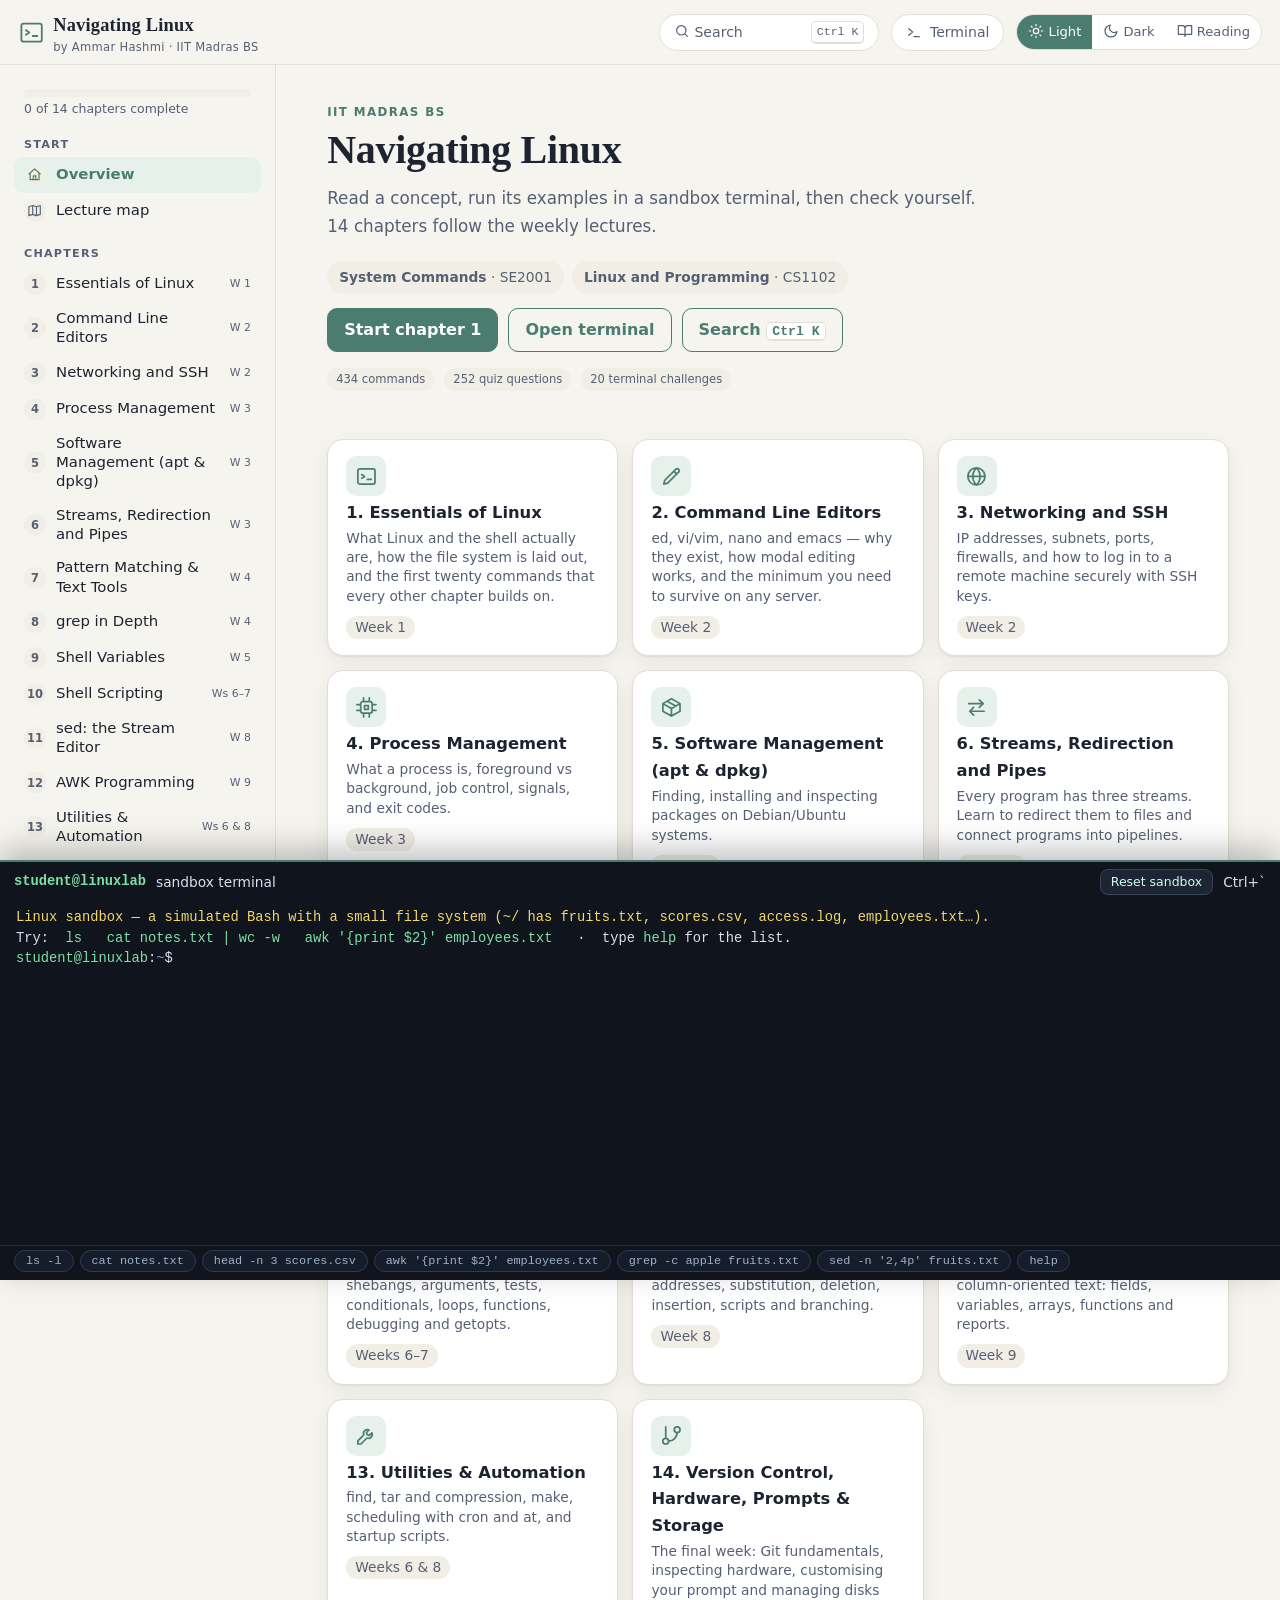
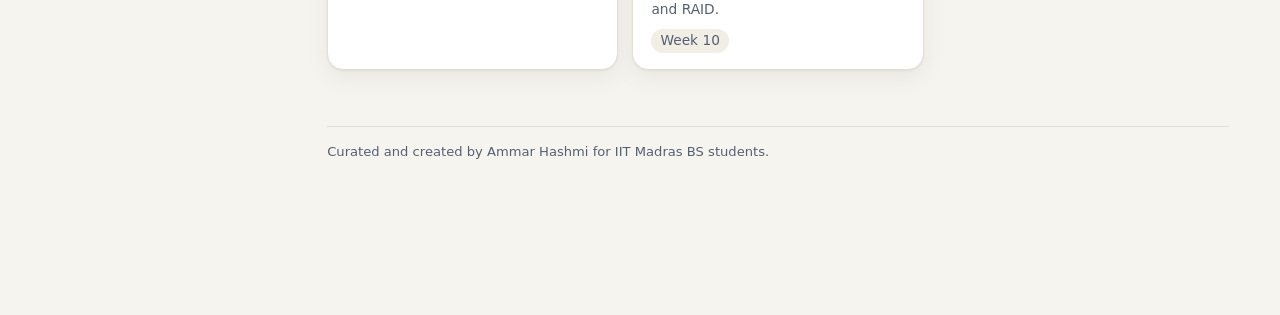
==== commit 01d9e0ea: "Add Linux(CS1102) as second subject" ====
--- a/navigating-linux-interactive-book.html
+++ b/navigating-linux-interactive-book.html
@@ -1,6 +1,6 @@
 <!doctype html>
 <html lang="en"><head><meta charset="utf-8"><meta name="viewport" content="width=device-width,initial-scale=1">
-<title>System Commands (SE2001) — Interactive Book</title><link rel="icon" type="image/svg+xml" href="data:image/svg+xml,%3Csvg%20xmlns=%22http://www.w3.org/2000/svg%22%20viewBox=%220%200%2064%2064%22%3E%3Crect%20width=%2264%22%20height=%2264%22%20rx=%2214%22%20fill=%22%232f5d50%22/%3E%3Crect%20x=%227%22%20y=%2212%22%20width=%2250%22%20height=%2240%22%20rx=%227%22%20fill=%22%2312151c%22/%3E%3Ccircle%20cx=%2214%22%20cy=%2219%22%20r=%222%22%20fill=%22%23f87171%22/%3E%3Ccircle%20cx=%2221%22%20cy=%2219%22%20r=%222%22%20fill=%22%23fbbf24%22/%3E%3Ccircle%20cx=%2228%22%20cy=%2219%22%20r=%222%22%20fill=%22%238fcfb5%22/%3E%3Cpath%20d=%22M15%2031l9%207-9%207%22%20fill=%22none%22%20stroke=%22%238fcfb5%22%20stroke-width=%224.5%22%20stroke-linecap=%22round%22%20stroke-linejoin=%22round%22/%3E%3Cpath%20d=%22M30%2046h18%22%20stroke=%22%23e8ebf2%22%20stroke-width=%224.5%22%20stroke-linecap=%22round%22/%3E%3C/svg%3E"><link rel="apple-touch-icon" href="data:image/svg+xml,%3Csvg%20xmlns=%22http://www.w3.org/2000/svg%22%20viewBox=%220%200%2064%2064%22%3E%3Crect%20width=%2264%22%20height=%2264%22%20rx=%2214%22%20fill=%22%232f5d50%22/%3E%3Crect%20x=%227%22%20y=%2212%22%20width=%2250%22%20height=%2240%22%20rx=%227%22%20fill=%22%2312151c%22/%3E%3Ccircle%20cx=%2214%22%20cy=%2219%22%20r=%222%22%20fill=%22%23f87171%22/%3E%3Ccircle%20cx=%2221%22%20cy=%2219%22%20r=%222%22%20fill=%22%23fbbf24%22/%3E%3Ccircle%20cx=%2228%22%20cy=%2219%22%20r=%222%22%20fill=%22%238fcfb5%22/%3E%3Cpath%20d=%22M15%2031l9%207-9%207%22%20fill=%22none%22%20stroke=%22%238fcfb5%22%20stroke-width=%224.5%22%20stroke-linecap=%22round%22%20stroke-linejoin=%22round%22/%3E%3Cpath%20d=%22M30%2046h18%22%20stroke=%22%23e8ebf2%22%20stroke-width=%224.5%22%20stroke-linecap=%22round%22/%3E%3C/svg%3E">
+<title>System Commands (SE2001) &amp; Linux and Programming (CS1102)</title><link rel="icon" type="image/svg+xml" href="data:image/svg+xml,%3Csvg%20xmlns=%22http://www.w3.org/2000/svg%22%20viewBox=%220%200%2064%2064%22%3E%3Crect%20width=%2264%22%20height=%2264%22%20rx=%2214%22%20fill=%22%232f5d50%22/%3E%3Crect%20x=%227%22%20y=%2212%22%20width=%2250%22%20height=%2240%22%20rx=%227%22%20fill=%22%2312151c%22/%3E%3Ccircle%20cx=%2214%22%20cy=%2219%22%20r=%222%22%20fill=%22%23f87171%22/%3E%3Ccircle%20cx=%2221%22%20cy=%2219%22%20r=%222%22%20fill=%22%23fbbf24%22/%3E%3Ccircle%20cx=%2228%22%20cy=%2219%22%20r=%222%22%20fill=%22%238fcfb5%22/%3E%3Cpath%20d=%22M15%2031l9%207-9%207%22%20fill=%22none%22%20stroke=%22%238fcfb5%22%20stroke-width=%224.5%22%20stroke-linecap=%22round%22%20stroke-linejoin=%22round%22/%3E%3Cpath%20d=%22M30%2046h18%22%20stroke=%22%23e8ebf2%22%20stroke-width=%224.5%22%20stroke-linecap=%22round%22/%3E%3C/svg%3E"><link rel="apple-touch-icon" href="data:image/svg+xml,%3Csvg%20xmlns=%22http://www.w3.org/2000/svg%22%20viewBox=%220%200%2064%2064%22%3E%3Crect%20width=%2264%22%20height=%2264%22%20rx=%2214%22%20fill=%22%232f5d50%22/%3E%3Crect%20x=%227%22%20y=%2212%22%20width=%2250%22%20height=%2240%22%20rx=%227%22%20fill=%22%2312151c%22/%3E%3Ccircle%20cx=%2214%22%20cy=%2219%22%20r=%222%22%20fill=%22%23f87171%22/%3E%3Ccircle%20cx=%2221%22%20cy=%2219%22%20r=%222%22%20fill=%22%23fbbf24%22/%3E%3Ccircle%20cx=%2228%22%20cy=%2219%22%20r=%222%22%20fill=%22%238fcfb5%22/%3E%3Cpath%20d=%22M15%2031l9%207-9%207%22%20fill=%22none%22%20stroke=%22%238fcfb5%22%20stroke-width=%224.5%22%20stroke-linecap=%22round%22%20stroke-linejoin=%22round%22/%3E%3Cpath%20d=%22M30%2046h18%22%20stroke=%22%23e8ebf2%22%20stroke-width=%224.5%22%20stroke-linecap=%22round%22/%3E%3C/svg%3E">
 <style>:root{
   --bg:#f6f4ef;--panel:#ffffff;--ink:#1d2330;--ink2:#566074;--line:#e3dfd5;--accent:#4a7c6f;--accent2:#3b6ea5;--accent-soft:#e6f1ec;
   --code-bg:#f1eee6;--term-bg:#10141c;--term-ink:#d7e0ee;--term-prompt:#7ee0a8;--term-dir:#7aa7ff;--term-err:#ff8b8b;
@@ -273,6 +273,8 @@
 .themes button .svgi,.pill .svgi{width:1rem;height:1rem;vertical-align:-.2em}
 .exhead button .svgi{width:.85em;height:.85em;vertical-align:-.1em}
 .exhead .run .svgi{fill:currentColor}
+
+.subj{margin-top:14px;gap:8px}.subj .badge{font-size:.86rem;padding:5px 12px}
 </style></head><body>
 <header class="topbar"><button class="iconbtn" id="menuBtn" aria-label="Menu"><i class="svgi" data-i="menu"></i></button>
 <a class="brand" href="#/home" style="color:inherit"><i class="svgi" data-i="terminal-square"></i><span>Navigating Linux<small>by Ammar Hashmi · IIT Madras BS</small></span></a><span class="spacer"></span>
@@ -2746,10 +2748,11 @@
 function vHome(m) {
   const cmdCount = CH.reduce((a, c) => a + c.sections.reduce((b, s) => b + (s.cmds || []).length, 0), 0);
   const nQ = CH.reduce((a, c) => a + c.quiz.length, 0);
-  m.innerHTML = `<div class="page wide"><div class="hero"><div class="eyebrow">IIT Madras BS · System Commands (SE2001)</div>
+  m.innerHTML = `<div class="page wide"><div class="hero"><div class="eyebrow">IIT Madras BS</div>
     <h1>Navigating Linux</h1>
     <p class="lede">Read a concept, run its examples in a sandbox terminal, then check yourself. ${CH.length} chapters follow the weekly lectures.</p>
-    <div class="row"><a class="btn" href="#/ch/essentials">Start chapter 1</a><button class="btn ghost" id="hTerm">Open terminal</button><button class="btn ghost" id="hSearch">Search <kbd>Ctrl K</kbd></button></div>
+    <div class="row subj"><span class="badge"><b>System Commands</b> · SE2001</span><span class="badge"><b>Linux and Programming</b> · CS1102</span></div>
+    <div class="row" style="margin-top:14px"><a class="btn" href="#/ch/essentials">Start chapter 1</a><button class="btn ghost" id="hTerm">Open terminal</button><button class="btn ghost" id="hSearch">Search <kbd>Ctrl K</kbd></button></div>
     <div class="row" style="margin-top:16px;color:var(--ink2);font-size:.86rem"><span class="badge">${cmdCount} commands</span><span class="badge">${nQ} quiz questions</span><span class="badge">${window.CHALLENGES.length} terminal challenges</span></div></div>
     <div class="cards">${CH.map(c => `<a class="card" href="#/ch/${c.id}"><div class="tile">${ICON(c.icon)}</div><b>${c.n}. ${esc(c.title)}</b><span>${esc(c.intro)}</span><div class="meta"><span class="badge">${esc(c.weeks)}</span>${prog.done[c.id] ? '<span class="badge ok">complete</span>' : ''}${prog.quiz[c.id] ? `<span class="badge">quiz ${prog.quiz[c.id].score}/${prog.quiz[c.id].total}</span>` : ''}</div></a>`).join('')}</div>
     <p class="credit-line">Curated and created by Ammar Hashmi for IIT Madras BS students.</p></div>`;
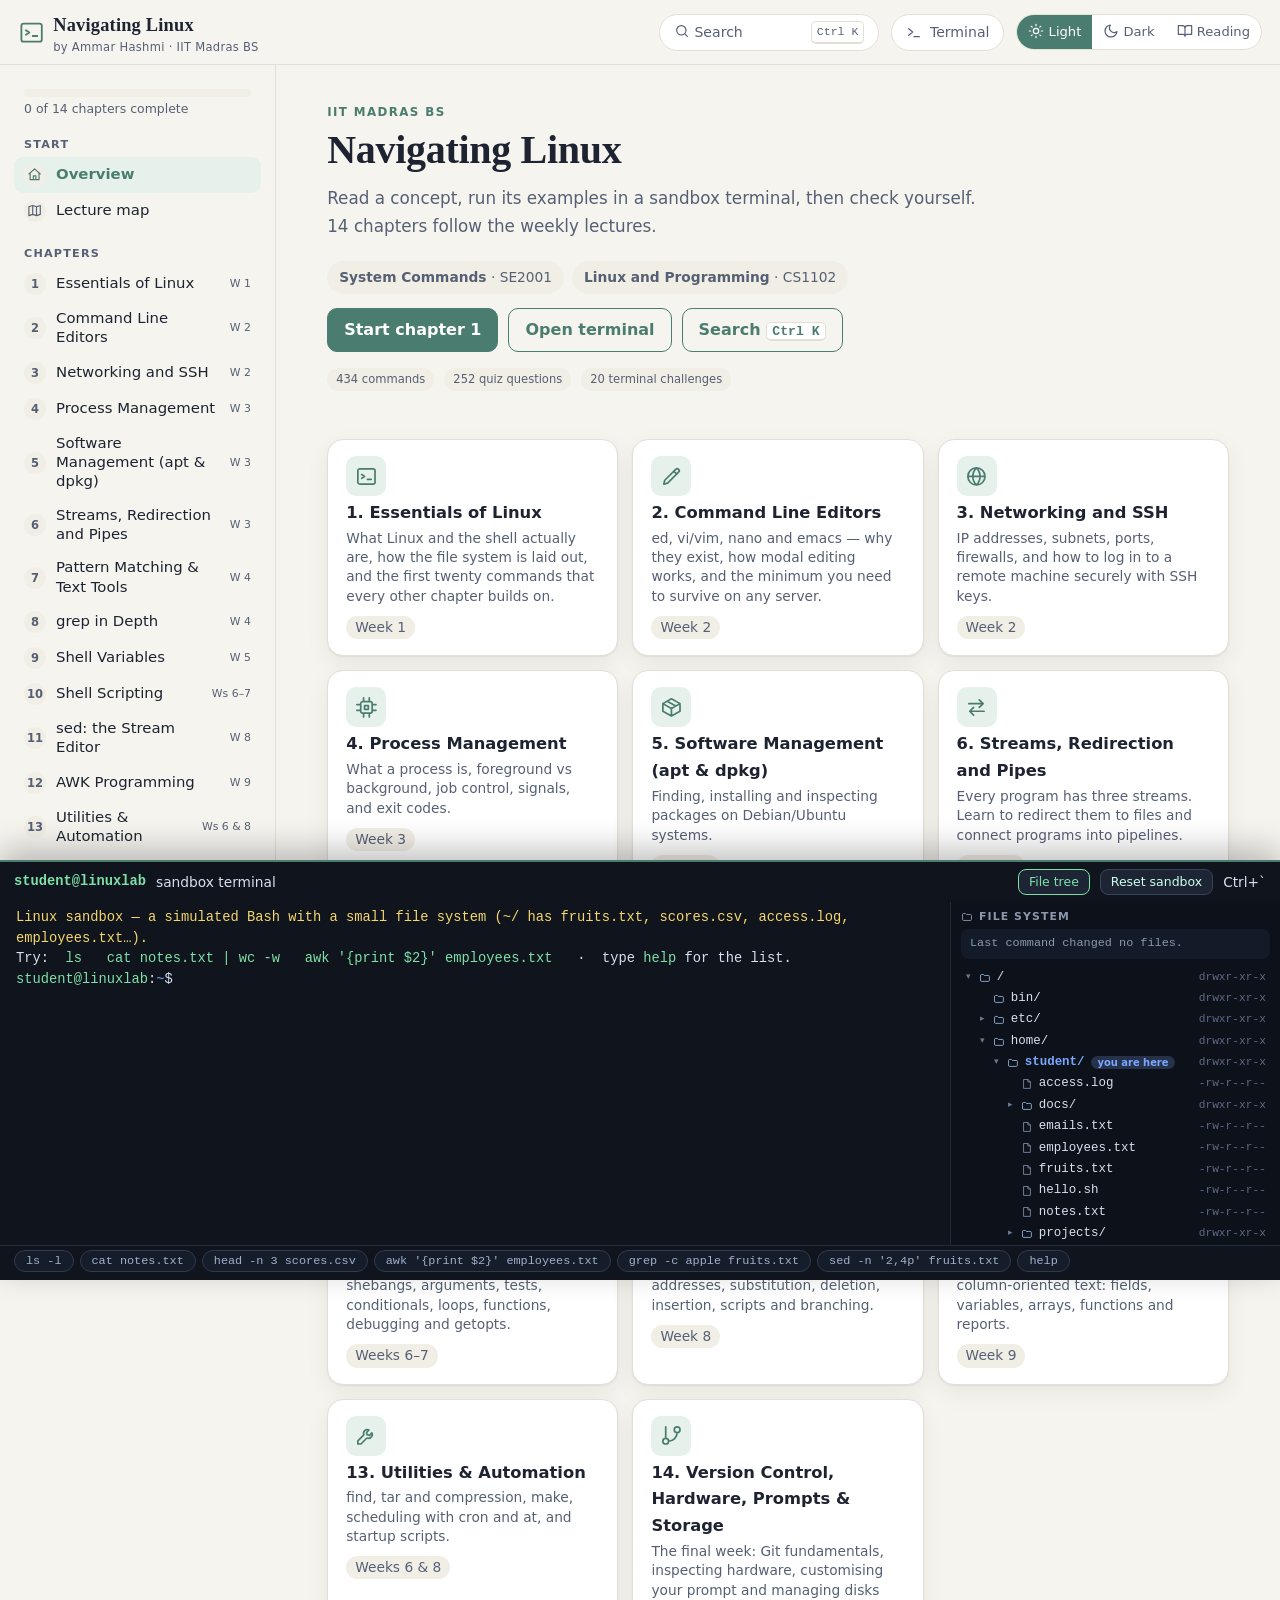
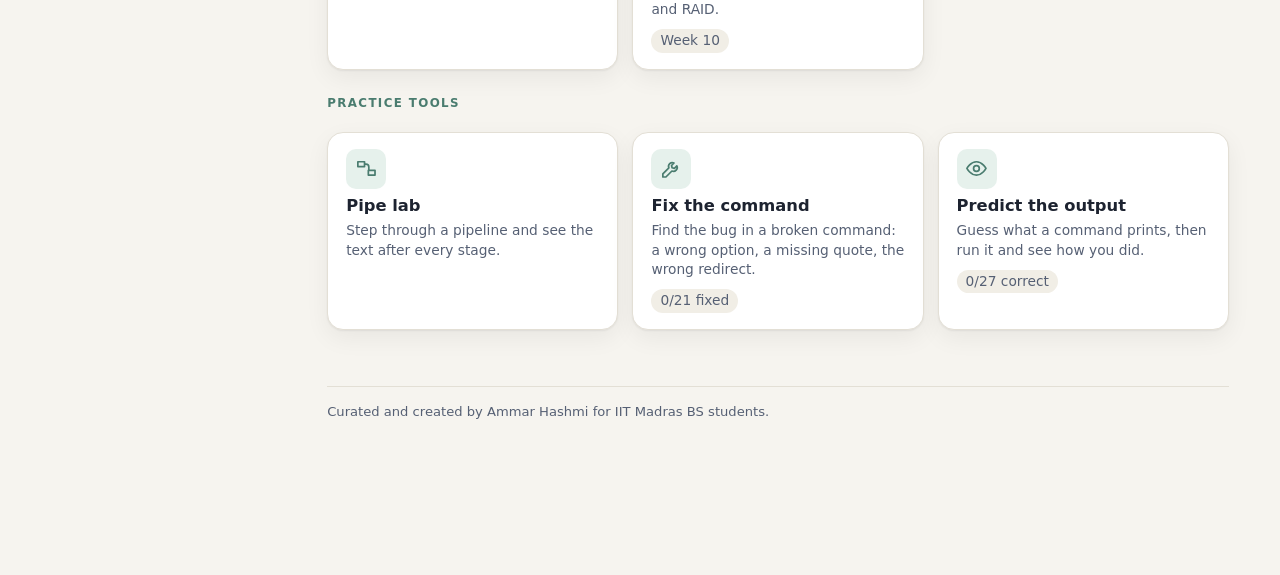
==== commit 784f441b: "Add pipe visualizer, file-system tree, Fix it and Predict practice - Pipe lab page and a Visualize b" ====
--- a/navigating-linux-interactive-book.html
+++ b/navigating-linux-interactive-book.html
@@ -275,14 +275,101 @@
 .exhead .run .svgi{fill:currentColor}
 
 .subj{margin-top:14px;gap:8px}.subj .badge{font-size:.86rem;padding:5px 12px}
+
+/* ===== Learning tools: file-system tree, pipe stepper, Fix it, Predict ===== */
+.dockbody{flex:1;display:flex;min-height:0}
+.dockbody .term{flex:1;min-width:0}
+.dockbar button.on{border-color:var(--term-prompt);color:var(--term-prompt)}
+.fst{display:none;flex:none;width:min(330px,44%);border-left:1px solid #222b3a;background:#0d1119;overflow:auto;padding:8px 10px 12px;font:.78rem/1.55 var(--mono);color:var(--term-ink)}
+.dock.showtree .fst{display:block}
+.fst h4{margin:0 0 6px;font:700 .68rem var(--sans);letter-spacing:1.1px;text-transform:uppercase;color:#8b97ad;display:flex;align-items:center;gap:6px}
+.fst .chg{margin:0 0 8px;padding:6px 9px;border-radius:8px;background:#141b28;font-size:.74rem;color:#8b97ad;line-height:1.5;word-break:break-word}
+.fst .chg .a{color:#7ee0a8}.fst .chg .d{color:#ff8b8b}.fst .chg .m{color:#f5d76e}
+.fr{display:flex;align-items:center;gap:6px;padding-top:1px;padding-bottom:1px;padding-right:4px;border-radius:5px;white-space:nowrap}
+.fr.dir{cursor:pointer}.fr:hover{background:#171f2e}
+.fr .caret{width:.9em;color:#6b7893;flex:none;text-align:center;font-size:.7em}
+.fr .svgi{width:.95em;height:.95em;color:#7d8aa3}.fr.dir .svgi{color:#8fb3d9}
+.fr .nm{overflow:hidden;text-overflow:ellipsis;min-width:0}
+.fr .pm{margin-left:auto;color:#5d6a85;font-size:.9em;padding-left:10px;flex:none}
+.fr .you{flex:none;font:600 .62rem var(--sans);padding:1px 7px;border-radius:99px;background:#26324a;color:#7aa7ff}
+.fr.cwd .nm{font-weight:700;color:#7aa7ff}
+.fr.new{background:rgba(126,224,168,.12)}.fr.new .nm{color:#7ee0a8}
+.fr.mod .nm{color:#f5d76e}
+.fr.mode .pm{color:#f5d76e;font-weight:700}
+.fr.gone{opacity:.75}.fr.gone .nm{color:#ff8b8b;text-decoration:line-through}
+@media(max-width:700px){.dockbody{flex-direction:column}.fst{width:auto;max-height:42%;border-left:0;border-top:1px solid #222b3a}}
+
+.btn[disabled]{opacity:.45;cursor:default}
+.term-in{display:flex;gap:8px;align-items:center;background:var(--term-bg);border-radius:10px;padding:6px 8px 6px 12px;margin:8px 0}
+.term-in:before{content:"$";color:var(--term-prompt);font:.9rem var(--mono)}
+.term-in input{flex:1;min-width:0;background:transparent;border:0;outline:0;color:var(--term-ink);font:.88rem var(--mono)}
+.term-in .btn{padding:4px 14px;font-size:.84rem}
+.cmdline{background:var(--term-bg);border-radius:10px;padding:8px 14px;margin:8px 0;overflow-x:auto}
+.cmdline code{background:none;color:var(--term-ink);padding:0;white-space:pre-wrap;word-break:break-word}
+.cmdline code:before{content:"$ ";color:var(--term-prompt)}
+
+/* pipe stepper */
+.pv{border:1px solid var(--line);border-radius:14px;background:var(--panel);padding:14px 16px;margin:10px 0}
+.pv-flow{display:flex;flex-wrap:wrap;align-items:center;gap:6px;margin:0 0 12px}
+.pv-pipe{color:var(--accent);font:700 1rem var(--mono)}
+.pv-chip{border:1px solid var(--line);background:var(--bg);border-radius:10px;padding:5px 10px;font:600 .8rem var(--mono);color:var(--ink);display:inline-flex;flex-direction:column;align-items:flex-start;gap:1px;text-align:left;max-width:100%}
+.pv-chip small{font:500 .68rem var(--sans);color:var(--ink2)}
+.pv-chip.on{border-color:var(--accent);background:var(--accent-soft)}
+.pv-chip.wait{opacity:.5}
+.pv-ctl{display:flex;gap:8px;flex-wrap:wrap;margin:0 0 6px}
+.pv-ctl .btn{padding:6px 14px;font-size:.86rem}
+.pv-st{border:1px solid var(--line);border-radius:12px;margin:10px 0;overflow:hidden;background:var(--panel)}
+.pv-st.last{border-color:var(--accent)}
+.pv-h{display:flex;align-items:center;gap:10px;padding:8px 12px;background:var(--term-bg);color:var(--term-ink);flex-wrap:wrap}
+.pv-n{width:22px;height:22px;border-radius:50%;background:#26324a;display:grid;place-items:center;font:700 .74rem var(--sans);flex:none}
+.pv-h code{background:none;color:var(--term-ink);padding:0;flex:1 1 220px;white-space:pre-wrap;word-break:break-word}
+.pv-h code:before{content:"$ ";color:var(--term-prompt)}
+.pv-tag{font:600 .7rem var(--sans);padding:2px 9px;border-radius:99px;background:#26324a;color:#cfe}
+.pv-tag.k-filter{background:#4a3b12;color:#f5d76e}.pv-tag.k-reorder{background:#183b54;color:#8db7e8}.pv-tag.k-transform{background:#1e4034;color:#7ee0a8}.pv-tag.k-empty{background:#4a1d1d;color:#ff8b8b}
+.pv-cnt{font:.72rem var(--sans);color:#8b97ad}
+.pv-out{margin:0;border:0;border-radius:0;background:#0b0e14;color:var(--term-ink);white-space:pre-wrap;word-break:break-word;font-size:.82rem;max-height:250px;overflow:auto;padding:10px 14px}
+.pv-out .e{color:var(--term-err)}.pv-out .ln{color:#586480;user-select:none;display:inline-block;width:2.2em;text-align:right;margin-right:10px}
+.pv-out .none{opacity:.55}
+.pv-drop{border-top:1px solid #222b3a;background:#0b0e14;color:#9fb0cc;font-size:.8rem}
+.pv-drop summary{cursor:pointer;padding:6px 14px;list-style:none}
+.pv-drop summary::-webkit-details-marker{display:none}
+.pv-drop summary:before{content:"\25B8  ";color:#f5d76e}
+.pv-drop pre{margin:0;border:0;border-radius:0;background:#0b0e14;color:#8b97ad;padding:2px 14px 10px;max-height:160px;overflow:auto}
+.pv-help{font-size:.86rem;color:var(--ink2);margin:8px 0 0}
+.pvhost .pv{margin:0;border-radius:0;border:0;border-top:1px solid var(--line)}
+.ex .pred{padding:10px 12px;border-top:1px solid var(--line);background:var(--panel)}
+
+/* Fix it and Predict */
+.pcard{display:flex;gap:14px;align-items:flex-start;background:var(--panel);border:1px solid var(--line);border-radius:14px;padding:14px 16px;margin:12px 0}
+.pcard.done{border-color:var(--ok)}
+.pcard .num{width:30px;height:30px;border-radius:50%;background:var(--code-bg);display:grid;place-items:center;font-weight:700;flex:none}
+.pcard.done .num{background:var(--ok);color:#fff}
+.pcard .pb{flex:1;min-width:0}
+.pcard .pt{margin:0 0 4px;font-weight:600}
+.pcard details{font-size:.86rem;color:var(--ink2);margin:6px 0}
+.pcard summary{cursor:pointer}
+.pcard textarea{width:100%;min-height:74px;background:var(--code-bg);color:var(--ink);border:1px solid var(--line);border-radius:10px;padding:8px 10px;font:.86rem/1.5 var(--mono);resize:vertical;margin:6px 0 8px}
+.pcard textarea:focus,.term-in:focus-within{outline:2px solid var(--accent);outline-offset:1px}
+.pres{margin-top:8px}
+.pres pre{margin:6px 0;background:var(--term-bg);color:var(--term-ink);border-color:transparent;white-space:pre-wrap;word-break:break-word}
+.pres pre .e{color:var(--term-err)}.pres pre .dim{color:#7d8aa3}
+.pres .lab{font:700 .7rem var(--sans);letter-spacing:1px;text-transform:uppercase;color:var(--ink2)}
+.verdict{margin:8px 0;padding:8px 12px;border-radius:10px;font-size:.9rem}
+.verdict.ok{background:color-mix(in srgb,var(--ok) 14%,transparent);border:1px solid var(--ok)}
+.verdict.no{background:color-mix(in srgb,var(--bad) 12%,transparent);border:1px solid var(--bad)}
+.cmp{display:grid;grid-template-columns:1fr 1fr;gap:10px}
+.cmp .cl{display:block}.cmp .cl.bad{background:color-mix(in srgb,var(--bad) 35%,transparent);border-radius:3px}
+@media(max-width:700px){.cmp{grid-template-columns:1fr}}
+.pcard .why{margin-top:10px;font-size:.9rem;color:var(--ink)}
+.tools{margin:26px 0 4px}
 </style></head><body>
 <header class="topbar"><button class="iconbtn" id="menuBtn" aria-label="Menu"><i class="svgi" data-i="menu"></i></button>
 <a class="brand" href="#/home" style="color:inherit"><i class="svgi" data-i="terminal-square"></i><span>Navigating Linux<small>by Ammar Hashmi · IIT Madras BS</small></span></a><span class="spacer"></span>
 <button class="pill searchbtn" id="searchBtn"><span><i class="svgi" data-i="search"></i> <span class="lbl">Search</span></span><kbd>Ctrl K</kbd></button>
 <button class="pill" id="termBtn"><i class="svgi" data-i="terminal"></i> <span class="lbl">Terminal</span></button><div class="themes" id="themes" role="group" aria-label="Theme"><button data-t="light" title="Light"><i class="svgi" data-i="sun"></i><span class="tl"> Light</span></button><button data-t="dark" title="Dark"><i class="svgi" data-i="moon"></i><span class="tl"> Dark</span></button><button data-t="reading" title="Reading mode"><i class="svgi" data-i="book"></i><span class="tl"> Reading</span></button></div></header>
 <div class="layout"><aside class="side" id="side"></aside><main id="main"></main></div>
-<div class="dock" id="dock"><div class="dockbar" id="dockbar"><b>student@linuxlab</b><span>sandbox terminal</span><span class="active" id="activeChal" style="display:none"></span><span class="spacer"></span><button id="resetBtn">Reset sandbox</button><span>Ctrl+`</span></div>
-<div class="term" id="term"><div id="tlog"></div><div class="tin"><span id="tprompt"></span><input id="tinput" autocomplete="off" autocapitalize="off" spellcheck="false" aria-label="terminal input"></div></div><div class="tchips" id="tchips"></div></div>
+<div class="dock" id="dock"><div class="dockbar" id="dockbar"><b>student@linuxlab</b><span>sandbox terminal</span><span class="active" id="activeChal" style="display:none"></span><span class="spacer"></span><button id="treeBtn" aria-pressed="false" title="Show the file system as a tree">File tree</button><button id="resetBtn">Reset sandbox</button><span>Ctrl+`</span></div>
+<div class="dockbody"><div class="term" id="term"><div id="tlog"></div><div class="tin"><span id="tprompt"></span><input id="tinput" autocomplete="off" autocapitalize="off" spellcheck="false" aria-label="terminal input"></div></div><aside class="fst" id="fst" aria-label="File system tree"></aside></div><div class="tchips" id="tchips"></div></div>
 <div class="pal" id="pal"><div class="palbox"><input id="palq" placeholder="Search commands, topics, lectures…" autocomplete="off"><ul id="palul"></ul></div></div>
 <script>window.LECT=[{"week": 1, "lectures": [{"title": "Launching a Linux Virtual Machine", "items": [{"t": "00:00", "x": "VirtualBox"}, {"t": "15:00", "x": "WSL"}, {"t": "18:50", "x": "Replit"}, {"t": "21:36", "x": "CoCalc"}, {"t": "25:00", "x": "Termux"}]}, {"title": "Command Line Environment", "items": [{"t": "02:05", "x": "pwd"}, {"t": "03:22", "x": "ls"}, {"t": "03:49", "x": "ps"}, {"t": "04:06", "x": "uname"}, {"t": "04:15", "x": "clear or ctrl-L"}, {"t": "04:35", "x": "exit or ctrl-D"}, {"t": "06:20", "x": "anatomy of command"}, {"t": "07:29", "x": "ls -a"}, {"t": "08:13", "x": "ls -l"}, {"t": "11:46", "x": "linux file system"}, {"t": "12:52", "x": "path"}]}, {"title": "Simple Commands in Linux - 1", "items": [{"t": "01:10", "x": "cd.."}, {"t": "01:28", "x": "cd enter"}, {"t": "01:35", "x": "cd -"}, {"t": "02:12", "x": "cd ~"}, {"t": "03:24", "x": "date -R"}, {"t": "04:16", "x": "cal"}, {"t": "05:06", "x": "ncal"}, {"t": "05:40", "x": "free"}, {"t": "05:56", "x": "free -h"}, {"t": "07:04", "x": "groups"}, {"t": "07:48", "x": "ls -l output anatomy"}, {"t": "10:00", "x": "file types"}, {"t": "12:26", "x": "ls -i name (inode)"}, {"t": "13:24", "x": "permissions"}, {"t": "17:17", "x": "chmod g-w file/folder"}, {"t": "18:29", "x": "chmod o-x file/folder"}, {"t": "19:35", "x": "chmod 700 file/folder"}, {"t": "21:25", "x": "cp file file_new"}, {"t": "21:54", "x": "mv file .."}, {"t": "22:43", "x": "mv command to rename file"}, {"t": "25:49", "x": "alias"}, {"t": "27:32", "x": "hardlinks (inode)"}, {"t": "38:29", "x": "text vs binary file"}, {"t": "38:47", "x": "file filename"}]}, {"title": "Simple Commands in Linux - 2", "items": [{"t": "00:35", "x": "Multiple / in path"}, {"t": "02:25", "x": "ls -l dir"}, {"t": "02:48", "x": "ls -ld"}, {"t": "03:25", "x": "Multiple options in one hyphen"}, {"t": "05:00", "x": "Long options"}, {"t": "07:20", "x": "less"}, {"t": "07:50", "x": "cat"}, {"t": "08:45", "x": "more"}, {"t": "09:15", "x": "head"}, {"t": "09:30", "x": "head -n 5"}, {"t": "09:50", "x": "tail"}, {"t": "10:10", "x": "tail -n 5"}, {"t": "10:31", "x": "wc file"}, {"t": "11:30", "x": "wc -l file"}, {"t": "11:40", "x": "which"}, {"t": "12:00", "x": "whatis"}, {"t": "13:00", "x": "Less is more"}, {"t": "14:10", "x": "apropos"}, {"t": "16:50", "x": "man -k"}, {"t": "17:05", "x": "help"}, {"t": "17:30", "x": "info"}, {"t": "18:16", "x": "type"}, {"t": "19:00", "x": "file"}, {"t": "19:51", "x": "alias"}, {"t": "21:14", "x": "unalias"}, {"t": "23:10", "x": "touch"}, {"t": "23:40", "x": "mkdir"}, {"t": "23:52", "x": "cp"}, {"t": "25:02", "x": "rm"}, {"t": "25:10", "x": "rmdir"}, {"t": "25:52", "x": "rm -r"}, {"t": "26:02", "x": "rm -i"}, {"t": "27:30", "x": "Automatic Recursion in mv but not in cp"}, {"t": "28:00", "x": "cp -r"}, {"t": "29:00", "x": "Links"}, {"t": "30:16", "x": "ln -s (softlink)"}, {"t": "30:59", "x": "ln (hardlink)"}, {"t": "32:42", "x": "stat"}, {"t": "33:10", "x": "du"}, {"t": "34:35", "x": "In memory file system /proc and /sys"}, {"t": "36:00", "x": "/proc/cpuinfo"}, {"t": "37:00", "x": "/proc/version"}, {"t": "37:15", "x": "uname -a"}, {"t": "37:30", "x": "/proc/meminfo"}, {"t": "37:45", "x": "free"}, {"t": "38:00", "x": "/proc/partitions"}, {"t": "38:14", "x": "df"}, {"t": "40:00", "x": "Process ids"}, {"t": "40:30", "x": "/sys"}, {"t": "40:45", "x": "/sys/bus/usb/devices"}]}]}, {"week": 2, "lectures": [{"title": "Command line editors - Part 01", "items": [{"t": "01:00", "x": "Different editors"}, {"t": "06:25", "x": "ed"}, {"t": "11:30", "x": "man ed & info ed"}, {"t": "12:00", "x": "q to quit"}, {"t": "12:30", "x": "P for prompt"}, {"t": "13:00", "x": "1 to go to line 1"}, {"t": "13:02", "x": "$ to go to last line"}, {"t": "13:13", "x": ",p to print entire buffer"}, {"t": "13:23", "x": "2,3p to print lines 2 and 3"}, {"t": "13:55", "x": "/hello/ to search for hello"}, {"t": "14:10", "x": "+ to go to next line, - to go to previous line"}, {"t": "14:40", "x": ";p to print from current line to end"}, {"t": "14:45", "x": "%p to print entire buffer"}, {"t": "15:00", "x": ". to print current line"}, {"t": "15:15", "x": "! to execute shell commands"}, {"t": "15:45", "x": "r !date to insert output of date command in current line"}, {"t": "16:00", "x": "w to write to file"}, {"t": "16:10", "x": "q to quit"}, {"t": "16:45", "x": ".d to delete current line"}, {"t": "17:45", "x": "a to append after current line (press . to end)"}, {"t": "18:55", "x": "s/a/b/ to substitute a with b in current line"}, {"t": "21:05", "x": "f to show filename"}, {"t": "22:05", "x": "5,6j to join lines 5 and 6"}, {"t": "22:40", "x": "m1 to move current line after line 1"}, {"t": "23:40", "x": "u to undo"}, {"t": "25:00", "x": "%s/\\(.\\*\\)/PREFIX \\1/ to add PREFIX to all lines"}, {"t": "27:35", "x": "Summary"}]}, {"title": "Command line editors - Part 02", "items": [{"t": "01:02", "x": "readlink -f dir (find the final softlink)"}, {"t": "03:00", "x": "nano demo"}, {"t": "05:55", "x": "nano summary"}, {"t": "08:08", "x": "vi"}, {"t": "10:30", "x": "movement in vi"}, {"t": "12:50", "x": "command mode"}, {"t": "18:03", "x": "move cursor to specific positions"}, {"t": "18:39", "x": "i (INSERT mode)"}, {"t": "19:00", "x": "esc (Command mode)"}, {"t": "19:14", "x": "a (INSERT mode)"}, {"t": "19:39", "x": "dd (delete line)"}, {"t": "19:45", "x": "p (paste deleted line at a different location)"}, {"t": "20:08", "x": ":wq (write, save and quit)"}, {"t": "20:53", "x": "dw (delete the current word)"}, {"t": "21:20", "x": "2dw (delete two words)"}, {"t": "21:32", "x": "x (delete one char)"}, {"t": "22:32", "x": "press space in command mode to move right char by char"}, {"t": "22:43", "x": ":f (show current file name)"}, {"t": "23:04", "x": ":se nu / :se nonu (show/hide line numbers)"}, {"t": "23:28", "x": "yyyy/p (copy/paste lines)"}, {"t": "24:58", "x": ":1,5s/line/LINE/ (search and replace FIRST occurrence of word 'line' in every line)"}, {"t": "25:36", "x": ":1,5s/line/LINE/g (search and replace ALL occurrences of word 'line' in every line)"}, {"t": "26:26", "x": ":%s/hello/hola/g (search and replace in ENTIRE BUFFER)"}]}, {"title": "Command line editors - Part 03", "items": [{"t": "00:31", "x": "scp (Transfer file b/w systems)"}, {"t": "01:14", "x": "untar (like unzip)"}, {"t": "02:52", "x": "DOS format handling"}, {"t": "03:14", "x": "vi -b file (open file in binary mode)"}, {"t": "03:27", "x": ":%s/ˆM//g (search and remove ˆM (carriage return) in ENTIRE BUFFER)"}, {"t": "04:57", "x": "ctrl-f ctrl-d ctrl-u"}, {"t": "05:23", "x": ":n (go to line number n)"}, {"t": "05:48", "x": "r (replace char)"}, {"t": "06:22", "x": "/word ENTER n (find and scroll through all occurrences of the word in file)"}, {"t": "07:04", "x": ":%/word/new_word/g (replace word with new_word in entire file)"}, {"t": "08:02", "x": "A (append at the end of the line)"}, {"t": "08:28", "x": "R (replace until ESC is pressed)"}, {"t": "09:16", "x": "cw (replace a word)"}, {"t": "11:00", "x": "repeat a command many times using a number"}, {"t": "16:50", "x": "emacs summary"}]}, {"title": "Networking Commands and SSH", "items": [{"t": "0:26", "x": "Overview of accessing remote machines in a private network and connecting to the internet."}, {"t": "4:49", "x": "Protecting private networks through hierarchical addressing and routing rules."}, {"t": "9:14", "x": "Understanding standard port numbers and their mapping to services for remote computer access."}, {"t": "13:55", "x": "Enhancing server security with multiple layers of protection and Security Enhanced Linux mode."}, {"t": "18:19", "x": "Essential networking commands for checking machine status, network activities, and public access."}, {"t": "22:55", "x": "Explanation of multiple IP addresses on a remote machine due to virtual machines and containers, along with private network setup."}, {"t": "27:58", "x": "Understanding IP address aliases and reverse lookup in networking"}, {"t": "32:43", "x": "Connecting to multiple machines remotely using SSH and accessing an Ubuntu Linux machine for free."}, {"t": "37:34", "x": "Demonstration of checking if SELinux is enabled, accessing a web server, and observing file system protection."}]}]}, {"week": 3, "lectures": [{"title": "Linux process management", "items": [{"t": "00:45", "x": "sleep"}, {"t": "02:00", "x": "coproc"}, {"t": "03:58", "x": "kill"}, {"t": "04:23", "x": "run process in background using &"}, {"t": "04:50", "x": "fg (bring to foreground)"}, {"t": "05:00", "x": "ctrl-c (kill foreground process)"}, {"t": "05:16", "x": "two ways of killing"}, {"t": "05:43", "x": "jobs"}, {"t": "07:44", "x": "top"}, {"t": "08:59", "x": "ctrl-z (suspend process)"}, {"t": "11:29", "x": "echo $• 12:29 child shell"}, {"t": "15:37", "x": "History"}, {"t": "16:00", "x": "!n"}, {"t": "16:30", "x": "!!"}, {"t": "17:37", "x": "Brace Expansion"}, {"t": "19:56", "x": "Multiple Commands on a single line"}, {"t": "22:29", "x": "exit codes"}, {"t": "26:22", "x": "kill process running in separate shell"}, {"t": "27:00", "x": "ps -e"}, {"t": "28:11", "x": "exit code for child processes"}, {"t": "30:07", "x": "bc (bench calculator)"}, {"t": "30:27", "x": "ctrl-d (quit or exit)"}, {"t": "30:57", "x": "Why learn Exit Codes?"}]}, {"title": "Combining commands and files", "items": [{"t": "00:40", "x": "Ways of combination ; , && , ||"}, {"t": "02:54", "x": "Use of () - Runs commands in a subshell"}, {"t": "03:00", "x": "$BASH_SUBSHELL"}, {"t": "04:18", "x": "Subshells within Subshells"}, {"t": "06:22", "x": "&& and || demo"}, {"t": "10:08", "x": "File Descriptors, stdin 0, stdout 1, stderr 2"}, {"t": "11:57", "x": "command > file"}, {"t": "16:31", "x": "hwinfo"}, {"t": "19:11", "x": "cat > file"}, {"t": "22:31", "x": "cat"}, {"t": "24:14", "x": "command >> file"}, {"t": "27:48", "x": "command1 >> file; command2 >> file; command3 >> file"}, {"t": "28:56", "x": "cat >> file"}]}, {"title": "Redirections", "items": [{"t": "00:14", "x": "command 2> file"}, {"t": "03:11", "x": "command > file1 2> file2"}, {"t": "07:52", "x": "command < file"}, {"t": "09:44", "x": "command > file1 2>&1 (redirect output and error both to the same file i.e. file1)"}, {"t": "13:54", "x": "pipe | operator"}, {"t": "17:17", "x": "command1 | command > file"}, {"t": "19:10", "x": "/dev/null"}, {"t": "22:29", "x": "command | tee file"}, {"t": "26:00", "x": "diff"}, {"t": "26:22", "x": "command1 | tee file1 file2 | command2"}, {"t": "28:02", "x": "command1 >2 /dev/null | tee file1 file2 | command2"}]}, {"title": "Software Management - Part 01", "items": [{"t": "04:27", "x": "Check type of operating system"}, {"t": "06:41", "x": "Check type of kernel and architecture"}, {"t": "09:48", "x": "apt"}, {"t": "10:19", "x": "apt-cache search pkg"}, {"t": "11:37", "x": "apt-cache pkgnames (see all packages installed on the system)"}, {"t": "12:28", "x": "apt-cache pkgnames nm (all packages starting with nm)"}, {"t": "12:53", "x": "apt-cache show nmap (show details of pkg nmap)"}, {"t": "21:23", "x": "checksums"}]}, {"title": "Software Management - Part 02", "items": [{"t": "01:40", "x": "Accessing sudoers file"}, {"t": "03:40", "x": "/var/log"}, {"t": "05:40", "x": "/etc/apt"}, {"t": "05:51", "x": "cat sources.list"}, {"t": "07:30", "x": "cd sources.list.d"}, {"t": "09:15", "x": "update"}, {"t": "10:49", "x": "upgrade"}, {"t": "13:26", "x": "auto-remove"}, {"t": "14:24", "x": "remove package"}, {"t": "15:10", "x": "install package"}, {"t": "15:38", "x": "reinstall package"}, {"t": "18:29", "x": "var/lib/dpkg"}, {"t": "23:00", "x": "dpkg -l pattern"}, {"t": "23:35", "x": "dpkg -L package"}, {"t": "24:11", "x": "dpkg -s package"}, {"t": "24:48", "x": "dpkg -S pattern"}, {"t": "28:03", "x": "dpkg-query -W -f='${Section} ${binary:Package}\\n'"}, {"t": "28:13", "x": "dpkg-query -W -f='${Section} ${binary:Package}\\n' | less"}, {"t": "28:40", "x": "dpkg-query -W -f='${Section} ${binary:Package}\\n' | sort | less"}, {"t": "30:42", "x": "dpkg-query -W -f='${Section} ${binary:Package}\\n' | grep pattern"}, {"t": "31:56", "x": "Installing a deb package"}]}]}, {"week": 4, "lectures": [{"title": "Pattern Matching - Part 01", "items": [{"t": "01:30", "x": "Regex"}, {"t": "03:42", "x": "Why Regex?"}, {"t": "05:00", "x": "Special Characters in Regex"}, {"t": "09:15", "x": "Character Classes"}, {"t": "10:36", "x": "Back references"}, {"t": "12:00", "x": "Operator Precedence"}, {"t": "14:03", "x": "grep pattern file"}, {"t": "15:41", "x": "cat file | grep pattern"}, {"t": "16:25", "x": "cat file | grep 'pattern.pattern'"}, {"t": "17:16", "x": "cat file | grep 'pattern$'"}, {"t": "18:02", "x": "cat file | grep '\\.'"}, {"t": "19:10", "x": "cat file | grep 'ˆpattern'"}, {"t": "20:21", "x": "cat file | grep 'pattern\\b'"}, {"t": "21:42", "x": "cat file | grep 'patt[ern]'"}, {"t": "23:04", "x": "cat file | grep 'pat.\\*tern'"}, {"t": "23:50", "x": "cat file | grep '\\bpat.\\*tern'"}, {"t": "25:31", "x": "cat file | grep 'pat[1-5]tern'"}, {"t": "27:37", "x": "cat file | grep 'pat[ˆ1-5]tern'"}, {"t": "28:00", "x": "cat file | grep 'pattern\\{2,4\\}'"}, {"t": "29:58", "x": "cat file | grep '\\(pattern\\)'"}, {"t": "30:20", "x": "cat file | grep '\\(pattern\\).\\*\\1'"}, {"t": "32:41", "x": "cat file | grep '\\(pattern\\)\\{2, 3\\}'"}, {"t": "34:00", "x": "cat file | egrep 'M+'"}, {"t": "34:32", "x": "cat file | egrep 'ˆM+'"}, {"t": "35:00", "x": "cat file | egrep 'ˆM\\*'"}, {"t": "35:25", "x": "cat file | egrep 'M*a' vs 'M.*a'"}, {"t": "37:00", "x": "cat file | egrep '(ma)+'"}, {"t": "37:25", "x": "cat file | egrep '(ma)\\*'"}, {"t": "37:58", "x": "cat file | egrep '(ED|ME)'"}]}, {"title": "Pattern Matching - Part 02", "items": [{"t": "01:12", "x": "dpkg-query | grep"}, {"t": "08:03", "x": "cat file | grep '[[:alpha:]]'"}, {"t": "08:30", "x": "cat file | grep '[[:alnum:]]'"}, {"t": "10:51", "x": "cat file | grep '[[:digit:]]'"}, {"t": "11:32", "x": "cat file | grep '[[:cntrl:]]'"}, {"t": "12:07", "x": "cat file | grep -v '[[:cntrl:]]'"}, {"t": "12:26", "x": "cat file | grep '[[:punct:]]'"}, {"t": "13:15", "x": "cat file | grep '[[:lower:]]'"}, {"t": "14:04", "x": "cat file | grep '[[:upper:]]'"}, {"t": "14:57", "x": "cat file | grep '[[:print:]]'"}, {"t": "16:17", "x": "cat file | grep '[[:blank:]]'"}, {"t": "16:57", "x": "cat file | grep '[[:space:]]'"}, {"t": "17:30", "x": "cat file | grep '[[:graph:]]'"}, {"t": "18:27", "x": "skip all empty lines"}, {"t": "21:40", "x": "egrep '[[:digit:]]{12}' file"}, {"t": "22:30", "x": "egrep '\\b[[:digit:]]{6}\\b' file"}, {"t": "24:16", "x": "egrep '\\b[[:alpha:]]{2}[[:digit:]]{2}[[:alpha:]][[:digit:]]{2}\\b' file (Matching Roll Numbers)"}, {"t": "25:32", "x": "urls"}, {"t": "28:43", "x": "cut -c 1-4 file"}, {"t": "29:32", "x": "cut -c -4 file"}, {"t": "30:00", "x": "cat file | cut -d \" \" -f 1"}, {"t": "33:01", "x": "cat file | cut -d \";\" -f 2 | cut \",\" -f 1"}, {"t": "34:26", "x": "grep version of above command"}, {"t": "35:30", "x": "cat file | cut -d \"/\" -f 3 | cut -d \" \" -f 1 | head -n 19 | tail -n 1"}]}]}, {"week": 5, "lectures": [{"title": "$hell variables", "items": [{"t": "02:45", "x": "Frequently used Shell variables ($USER, $HOME, $PATH, $PWD, $HOSTNAME)"}, {"t": "03:30", "x": "Special Shell variables ($0, $1 to $9, $#, $-, $@, $? and $$)"}, {"t": "04:30", "x": "$$ (PID of the current shell)"}, {"t": "04:45", "x": "$? (Exit status of the last command), 0 for success, non-zero for failure"}, {"t": "06:30", "x": "Shell flags and $- to list them."}, {"t": "07:30", "x": "echo command"}, {"t": "08:00", "x": "echo with multiple arguments"}, {"t": "08:30", "x": "echo with quotes"}, {"t": "10:46", "x": "echo 'hello \" - Multi line echo and nesting quotes"}, {"t": "12:45", "x": "echo $USER"}, {"t": "13:00", "x": "Variables not expanded in single quotes"}, {"t": "15:30", "x": "Escaping $ using \\$"}, {"t": "17:14", "x": "printenv"}, {"t": "17:44", "x": "env"}, {"t": "17:52", "x": "set"}, {"t": "19:04", "x": "date"}, {"t": "19:20", "x": "date -R"}, {"t": "20:48", "x": "How to run unalised commands using \\date or full path /usr/bin/date"}, {"t": "21:50", "x": "$PATH variable"}, {"t": "22:20", "x": "special shell variables"}, {"t": "23:22", "x": "ps"}, {"t": "24:15", "x": "ps --forest"}, {"t": "24:35", "x": "ps -ef"}, {"t": "25:21", "x": "ps -f"}, {"t": "26:36", "x": "ps -e"}]}, {"title": "Shell Variables - Part 1", "items": [{"t": "00:34", "x": "variable basic rules"}, {"t": "01:21", "x": "Exporting variable"}, {"t": "01:44", "x": "Using variable"}, {"t": "02:18", "x": "Remove variable"}, {"t": "02:49", "x": "Test if variable is set or not."}, {"t": "03:36", "x": "print default value of variable if set or display a substitute message 33:15 and 36:15"}, {"t": "04:16", "x": "set default value of variable if not already set 34:19"}, {"t": "04:40", "x": "reset variable if already set 37:13"}, {"t": "05:06", "x": "List of variables"}, {"t": "05:39", "x": "Length of string"}, {"t": "05:55", "x": "slice of string"}, {"t": "06:35", "x": "matching pattern"}, {"t": "07:20", "x": "keep matching pattern"}, {"t": "07:41", "x": "replace matching pattern"}, {"t": "08:13", "x": "replace matching pattern by location"}, {"t": "08:34", "x": "changing case"}, {"t": "09:10", "x": "restricting value types"}, {"t": "09:41", "x": "remove restrictions"}, {"t": "10:20", "x": "Indexed arrays"}, {"t": "12:26", "x": "Associative arrays (like dictionary in python)"}, {"t": "22:24", "x": "use of{ } with variables"}, {"t": "24:38", "x": "variable availability to shells and subshells (export)"}, {"t": "27:21", "x": "modifying exported variable in child shell"}, {"t": "28:40", "x": "setting command output to variable"}, {"t": "36:36", "x": "Show error message if variable not set without substituting (${var?msg})"}]}, {"title": "Shell Variables - Part 2", "items": [{"t": "00:41", "x": "echo ${!H*} - List of shell variables starting H"}, {"t": "02:43", "x": "echo ${#USER} length of a variable"}, {"t": "04:33", "x": "echo ${USER:2:2} slice of string stored in a variable"}, {"t": "06:00", "x": "echo ${USER: -3:2} negative index from right"}, {"t": "07:43", "x": "date command options"}, {"t": "10:58", "x": "pattern matching using # and ## (delete from start)"}, {"t": "13:28", "x": "pattern matching using % and %% (delete from end)"}, {"t": "14:51", "x": "mixing ## and %%"}, {"t": "16:22", "x": "replacing substring using / or //"}, {"t": "18:11", "x": "replacing substring using /# or /%"}, {"t": "24:57", "x": "changing case using , and „"}, {"t": "28:49", "x": "restricting variable types using declare"}, {"t": "30:09", "x": "declare -i var (int)"}, {"t": "31:11", "x": "declare -l var (lower)"}, {"t": "32:41", "x": "declare -u var (upper)"}, {"t": "33:44", "x": "declare +u var"}, {"t": "34:45", "x": "declare -r var (read only)"}, {"t": "36:37", "x": "declare -a arr (Indexed Arrays)"}, {"t": "38:28", "x": "echo ${#arr[@]} (Number of elements in an array)"}, {"t": "38:42", "x": "echo ${arr[@]} (Elements of an array)"}, {"t": "39:00", "x": "echo ${!arr[@]} (Indices of an array)"}, {"t": "40:46", "x": "unset ‘arr[index]’ (delete the element of an array present at given index)"}, {"t": "41:31", "x": "arr+=(element) (append an element to an array)"}, {"t": "42:33", "x": "populate array in one go"}, {"t": "42:29", "x": "declare -A dict (Associative array - like dictionaries in python)"}, {"t": "46:44", "x": "pass output of a command to an array"}]}]}, {"week": 6, "lectures": [{"title": "Some Command line Utilities", "items": [{"t": "00:30", "x": "find"}, {"t": "00:45", "x": "tar and gzip"}, {"t": "00:50", "x": "make"}, {"t": "01:30", "x": "find options"}, {"t": "01:45", "x": "-name, -type, -atime, -ctime, -regex, -exec, -print"}, {"t": "03:30", "x": "File packaging and compression"}, {"t": "04:00", "x": "tar to package files and folders"}, {"t": "04:30", "x": "gzip to compress files"}, {"t": "05:15", "x": "zip to compress files"}, {"t": "05:30", "x": "compress, gzip, bzip2, xz, 7z"}, {"t": "07:00", "x": "Time taken to compress vs compression ratio"}, {"t": "08:00", "x": "make utility"}, {"t": "09:30", "x": "find example"}, {"t": "10:00", "x": "find $HOME -print | wc -l to count files in home directory"}, {"t": "10:30", "x": "find . -m -2 to find files modified in last 2 days"}, {"t": "11:15", "x": "find . -m +30 to find files modified more than 30 days ago"}, {"t": "12:00", "x": "find /usr -type d -name \"man?\" -print to find man pages folders"}, {"t": "13:30", "x": "find . -size +10M -exec ls -lsh {} \\; to find files larger than 10M"}, {"t": "16:00", "x": "find . -name '*.jpg' -exec ls -sh {} \\; to find all jpg files"}, {"t": "18:15", "x": "du -sh to find disk usage of folders"}, {"t": "18:40", "x": "tar -cvf logfiles.tar logfiles/ create a tar file"}, {"t": "19:30", "x": "gzip logfiles.tar to compress the tar file"}, {"t": "20:30", "x": "bzip2 logfiles.tar to compress the tar file smaller but slower"}, {"t": "21:30", "x": "compress logfiles.tar to compress the tar faster but larger"}, {"t": "22:00", "x": "gunzip or gzip -d and bzip2 -d to decompress"}, {"t": "23:00", "x": "tar -xvf logfiles.tar to extract the tar file"}, {"t": "24:00", "x": "make utility to backup files"}]}, {"title": "Overview of Shell Scripts", "items": [{"t": "00:00", "x": "Scripts"}, {"t": "02:00", "x": "types of scripts"}, {"t": "04:00", "x": "shebang"}, {"t": "04:50", "x": "sourcing vs executing"}, {"t": "06:42", "x": "script location"}, {"t": "07:35", "x": "bash environment"}, {"t": "09:04", "x": "echo \"hello world\""}, {"t": "09:30", "x": "printf"}, {"t": "10:14", "x": "read from command line using read"}, {"t": "10:40", "x": "arguments $0, $1, $2, $#, $@, $*"}, {"t": "12:50", "x": "command substitution"}, {"t": "13:25", "x": "for loop"}, {"t": "14:00", "x": "IFS (Internal Field Separator)"}, {"t": "14:35", "x": "case (switch case) end with esac"}, {"t": "15:24", "x": "if loop , end with fi"}, {"t": "15:58", "x": "if loop conditions"}, {"t": "19:10", "x": "comparisons"}, {"t": "19:27", "x": "file comparisons"}, {"t": "20:00", "x": "while loop"}, {"t": "20:50", "x": "functions"}]}, {"title": "Bash Scripts - Part 01", "items": [{"t": "00:44", "x": "vi s1.sh"}, {"t": "01:52", "x": ". s1.sh or source s1.sh (Run script in same shell)"}, {"t": "02:48", "x": "echo $$ (print PID)"}, {"t": "03:50", "x": "./s1.sh (execute script using path)"}, {"t": "04:00", "x": "chmod +x s1.sh (make script executable)"}, {"t": "04:54", "x": "different PID based on if the script is executed using path vs using source"}, {"t": "05:40", "x": "ps --forest (inside script)"}, {"t": "07:08", "x": "availability of shell variables to parent shell based on execution method (path vs source)"}, {"t": "08:43", "x": "detecting how the script is invoked inside the script echo $0"}, {"t": "09:49", "x": "arguments"}, {"t": "12:58", "x": "if statement"}, {"t": "16:36", "x": "for loop"}, {"t": "21:56", "x": "grep within for loop"}]}]}, {"week": 7, "lectures": [{"title": "Bash Scripts - Part 2A", "items": [{"t": "01:00", "x": "Debugging using set -x and set +x or bash -x ./script.sh"}, {"t": "01:15", "x": "Combining conditions using && and || outside [ ] or inside [[ ]]"}, {"t": "03:15", "x": "Arithmetic in shell using (( )), let, expr, $(( )) and bc"}, {"t": "06:00", "x": "Operators inside (( )) and let"}, {"t": "08:00", "x": "str : regex and str =~ regex in [[ ]]"}, {"t": "08:00", "x": "match str regex"}, {"t": "08:15", "x": "substr str start length"}, {"t": "08:30", "x": "index str char give position of char in str (first occurrence)"}, {"t": "08:45", "x": "length str"}, {"t": "09:35", "x": "Regex to match only digits in a line ˆ[0-9]+$"}, {"t": "14:30", "x": "bc - bench calculator"}, {"t": "18:00", "x": "Regex [oO]ctav[aeiou]* to match Octave, octave, Octav, Octavio, etc"}, {"t": "18:30", "x": "Match using expr $str : $regex"}, {"t": "22:20", "x": "heredoc"}, {"t": "24:00", "x": "ignore tabs in heredoc using <<• 27:30 IFS=: to change delimiter"}]}, {"title": "Bash Scripts - Part 2B", "items": [{"t": "00:30", "x": "if, if-else, if-elif-else"}, {"t": "03:15", "x": "case"}, {"t": "07:45", "x": "for((i=0;i<10;i++))"}, {"t": "12:00", "x": "Redirecting loops to files"}, {"t": "15:15", "x": "time <command> to measure time taken"}, {"t": "16:00", "x": "break out of loop"}, {"t": "17:30", "x": "break from outer loop using break 2"}, {"t": "20:15", "x": "continue to skip rest of the loop"}, {"t": "23:00", "x": "shift to shift arguments to left by 1 or [n] if provided"}, {"t": "26:30", "x": "exec to replace current shell with another command"}]}, {"title": "Bash Scripts - Part 2C", "items": [{"t": "00:30", "x": "eval to evaluate a command"}, {"t": "07:00", "x": "getopts to parse command line options"}, {"t": "11:30", "x": "select loop"}]}]}, {"week": 8, "lectures": [{"title": "Automating Scripts", "items": [{"t": "00:30", "x": "cron and at commands"}, {"t": "02:00", "x": "Job definition in cron"}, {"t": "05:00", "x": "Startup scripts"}, {"t": "10:00", "x": "crontab -e to edit cron jobs"}]}, {"title": "Stream editor sed", "items": [{"t": "11:02", "x": "sed -e \"\" file"}, {"t": "11:50", "x": "sed -n -e \"\" file"}, {"t": "12:48", "x": "sed -e \"=\" file"}, {"t": "13:28", "x": "print a particular line"}, {"t": "14:15", "x": "importance of -n option"}, {"t": "15:38", "x": "‘p′ vs′ !p’ vs “$p”"}, {"t": "16:17", "x": "address range"}, {"t": "16:37", "x": "combine commands"}, {"t": "17:39", "x": "print every n th line"}, {"t": "18:52", "x": "regex address"}, {"t": "19:36", "x": "/regex/,+n"}, {"t": "20:01", "x": "delete a particular line"}, {"t": "21:17", "x": "delete a range of lines"}, {"t": "21:33", "x": "/regex/d"}, {"t": "21:49", "x": "search and replace"}, {"t": "24:32", "x": "extended regex"}, {"t": "26:58", "x": "range-end as regex"}, {"t": "30:09", "x": "regex to regex"}, {"t": "32:02", "x": "insert header and footer"}, {"t": "33:49", "x": "insert or append at any line"}, {"t": "34:16", "x": "insert or append @ a regex address"}, {"t": "36:18", "x": "change a line"}, {"t": "38:06", "x": "sed script file"}, {"t": "43:47", "x": "join lines (demonstrates how to read one more line)"}, {"t": "47:25", "x": "Debug"}]}]}, {"week": 9, "lectures": [{"title": "AWK Programming Part 1", "items": [{"t": "00:30", "x": "awk command (Aho, Weinberger, and Kernighan)"}, {"t": "02:20", "x": "Execution Model - Read, Process, Write"}, {"t": "02:30", "x": "Each line is a record (\\n separated)"}, {"t": "02:40", "x": "Each record is a set of fields (space or tab separated)"}, {"t": "05:15", "x": "Running awk in command line cat file | awk '{print $1}'"}, {"t": "07:00", "x": "Blocks in awk (BEGIN, END, pattern-action)"}, {"t": "08:30", "x": "awk -> gawk (GNU awk) (use realpath to find the path of awk)"}, {"t": "09:00", "x": "awk -f script file with shebang #!/usr/bin/awk -f"}, {"t": "11:30", "x": "Multiple BEGIN and END blocks (order matters)"}, {"t": "12:50", "x": "$0 for entire record, $1 for first field, $NF for last field"}, {"t": "14:10", "x": "Built in Variables of AWK"}, {"t": "16:33", "x": "Pattern matching in awk"}, {"t": "18:05", "x": "Types of blocks"}, {"t": "19:20", "x": "Operators in awk"}, {"t": "20:00", "x": "Ternary, Array Membership, Regex"}, {"t": "21:15", "x": "Built in functions in awk"}, {"t": "24:45", "x": "Regex in action block"}, {"t": "27:15", "x": "Match certain field with regex"}, {"t": "29:30", "x": "Comparison operators in action blocks"}, {"t": "30:00", "x": "FS=\"[ .;:-]\" to set multiple FS using regex"}]}, {"title": "AWK Programming Part 2", "items": [{"t": "00:15", "x": "Arrays in awk (Associative, sparse, index may not be integers)"}, {"t": "00:30", "x": "arr[index]=value"}, {"t": "00:45", "x": "for (var in arr)"}, {"t": "01:00", "x": "delete arr[index]"}, {"t": "01:05", "x": "Types of loops in awk (for, while, do-while, C-style for, if, if-else, if-else-if, switch)"}, {"t": "02:00", "x": "Payroll Management System using awk script on text file"}, {"t": "06:15", "x": "User defined functions in awk (awk -f lib.awk -f script.awk)"}, {"t": "11:00", "x": "Print Formatting using printf in awk"}, {"t": "12:00", "x": "Use awk as a programming language to generate random numbers"}, {"t": "15:30", "x": "How to comment in awk script using #"}, {"t": "17:00", "x": "Processing file with million lines using awk"}, {"t": "19:30", "x": "Spreadsheet applications cannot process such big files, but awk can"}, {"t": "21:45", "x": "Process web server log book using awk"}, {"t": "24:45", "x": "Get the first field of each line in a file using awk"}, {"t": "25:50", "x": "substr function in awk"}, {"t": "28:30", "x": "date --date=\"5 days ago\" +%d/%m/%Y to get date 5 days ago"}, {"t": "29:30", "x": "sprintf function in awk to format strings and store in a variable"}, {"t": "29:40", "x": "cmd | getline var to read output of a command into a variable"}, {"t": "30:00", "x": "match function in awk to match a regex in a string"}, {"t": "34:00", "x": "How to sort a file using sort using -n for numeric sort and -r for reverse sort"}, {"t": "34:30", "x": "dig to get IP address of a domain"}, {"t": "35:00", "x": "dig -x to get domain name from IP address"}, {"t": "35:30", "x": "dig +noall +answer -x to get one line answer"}]}]}, {"week": 10, "lectures": [{"title": "Version Control - Part 01", "items": [{"t": "00:22", "x": "Introduction to managing code versions and collaboration in programming projects."}, {"t": "05:19", "x": "Overview of Version Control Systems"}, {"t": "10:26", "x": "Importance of preventing hardware failures in storage systems."}, {"t": "14:58", "x": "Data storage technology overview: RAID systems improve speed and safety through disk mirroring."}, {"t": "20:01", "x": "Illustration of RAID configuration with data distributed across multiple hard disks for fault tolerance."}, {"t": "24:49", "x": "Understanding the Git protocol for remote synchronization and version control."}, {"t": "29:47", "x": "Security measures for account verification using phone numbers to prevent identity theft."}, {"t": "34:28", "x": "Introduction to using git and sharing screens for guidance on navigating options."}, {"t": "39:34", "x": "Managing access tokens, creating repositories, and working with personal access tokens for GitHub."}, {"t": "44:18", "x": "Introduction to setting up a remote server and working with Git accounts."}, {"t": "49:26", "x": "Importance of Personal Access Token for authentication in version control process."}]}, {"title": "Version Control - Part 02", "items": [{"t": "0:59", "x": "Setting up GitHub account and two-factor authentication for version control."}, {"t": "5:42", "x": "Managing branches and merging changes in version control."}, {"t": "9:51", "x": "Introduction to setting up GitHub for version control in a tutorial session."}, {"t": "15:15", "x": "Setting up a new repository and avoiding special characters in naming conventions."}, {"t": "20:05", "x": "Cloning a private repository requires authentication and password input."}, {"t": "26:54", "x": "Setting up Git configuration for a new repository."}, {"t": "31:50", "x": "Troubleshooting network issues, checking status, and preparing to push changes in Git."}, {"t": "38:57", "x": "Introduction to Branching and Merging in Version Control System"}, {"t": "44:17", "x": "Merging branches in Git using command prompt to combine different versions."}]}, {"title": "Knowing your Hardware", "items": [{"t": "01:24", "x": "hwinfo"}, {"t": "03:03", "x": "lshw"}, {"t": "03:49", "x": "lshw -c display"}, {"t": "04:10", "x": "CPU info (cat /proc/cpuinfo)"}, {"t": "05:41", "x": "partitions (cat /proc/partitions)"}, {"t": "06:11", "x": "lsblk"}, {"t": "07:27", "x": "lspci"}, {"t": "08:18", "x": "free"}, {"t": "08:56", "x": "DIMM modules (sudo dmidecode --type memory)"}, {"t": "11:42", "x": "hardinfo"}, {"t": "12:37", "x": "clinfo (OpenCL details)"}, {"t": "14:12", "x": "upower"}, {"t": "17:12", "x": "hard disk statistics (sudo hdparm -Tt /dev/sda)"}, {"t": "18:20", "x": "df -h"}, {"t": "20:22", "x": "iostat -dx /dev/sdb"}, {"t": "21:31", "x": "ifconfig (now replaced by ip)"}]}, {"title": "Prompt String", "items": [{"t": "00:40", "x": "Types of shells"}, {"t": "01:55", "x": "Bash prompts (PS1, PS2, PS3, PS4)"}, {"t": "02:55", "x": "Escape Sequences in Prompt"}, {"t": "04:25", "x": "Python interactive mode prompts (ps1, ps2 in sys)"}, {"t": "04:55", "x": "$PS1"}, {"t": "06:55", "x": "\\t for time and \\d for date"}, {"t": "07:35", "x": "\\# to list command history number"}, {"t": "08:15", "x": "source ~/.bashrc to reset prompt"}, {"t": "09:00", "x": "$PS2 for unclosed brackets or quotes"}, {"t": "11:00", "x": "$PS3 for select loop prompt"}, {"t": "12:00", "x": "$PS4 for trace with set -x"}, {"t": "13:30", "x": "Python prompts sys.ps1 and sys.ps2"}]}, {"title": "Managing Storage", "items": [{"t": "0:49", "x": "Understanding logical volume management in Linux for efficient disk space allocation."}, {"t": "2:51", "x": "Data protection and storage optimization through RAID controllers and modes."}, {"t": "5:17", "x": "Importance of distributed parity in storage systems and benefits of RAID 6 for data protection."}, {"t": "7:58", "x": "Overview of RAID storage configurations and their benefits in managing storage."}, {"t": "10:47", "x": "Utilizing multiple hard disks to create a single, large storage volume for efficient access and management."}]}]}];</script>
 <script>/* Inline SVG icon set (24x24, stroke-based, drawn to match each other). Use ICON('name') in markup. */
@@ -316,6 +403,10 @@
     table: 'M5 4h14a2 2 0 0 1 2 2v12a2 2 0 0 1-2 2H5a2 2 0 0 1-2-2V6a2 2 0 0 1 2-2zM3 10h18M3 15h18M9 4v16',
     wrench: 'M14.7 6.3a4 4 0 0 0-5.4 5.2L3 17.8V21h3.2l6.3-6.3a4 4 0 0 0 5.2-5.4l-2.6 2.6-2.4-.6-.6-2.4z',
     branch: 'M6 3v12M18 3a3 3 0 1 0 0 6 3 3 0 0 0 0-6zM6 15a3 3 0 1 0 0 6 3 3 0 0 0 0-6zM18 9a9 9 0 0 1-9 9',
+    pipe: 'M3 5h7v5H3zM14 14h7v5h-7zM10 7.5h1.5a3 3 0 0 1 3 3V14',
+    eye: 'M2 12s3.6-7 10-7 10 7 10 7-3.6 7-10 7S2 12 2 12zM12 9a3 3 0 1 0 0 6 3 3 0 0 0 0-6z',
+    folder: 'M3 7a2 2 0 0 1 2-2h4l2 2h8a2 2 0 0 1 2 2v8a2 2 0 0 1-2 2H5a2 2 0 0 1-2-2z',
+    file: 'M6 3h8l5 5v13H6zM14 3v5h5',
     arrow: 'M5 12h14M13 6l6 6-6 6'
   };
   window.ICON = (n, cls) => `<svg class="svgi${cls ? ' ' + cls : ''}" viewBox="0 0 24 24" aria-hidden="true"><path d="${P[n] || P.arrow}"/></svg>`;
@@ -1705,6 +1796,178 @@
   return sh;
 }
 if (typeof module !== 'undefined') module.exports = { VirtualShell, awkRun, sedRun, mkRe, posixToJS };
+</script><script>/* Learning tools that sit on top of the simulated shell: stepping through a pipeline,
+   describing what a command did to the file system, and marking a student's predicted output.
+   No DOM in here, so test.js can run it under Node. */
+(function (root) {
+  'use strict';
+
+  const lines = s => { const a = String(s == null ? '' : s).split('\n'); if (a.length && a[a.length - 1] === '') a.pop(); return a; };
+
+  /* ---------- 1. Splitting a pipeline ---------- */
+  const KEYWORDS = new Set(['for', 'while', 'until', 'if', 'case', 'select', 'function', 'then', 'do', 'done', 'fi', 'esac', '{', '}', '[[', '!']);
+  const UNSUPPORTED = 'The visualizer follows one pipeline at a time, like  a | b | c . Commands joined with  ;  &&  ||  or loops, groups and here-documents can\'t be stepped through - try one pipeline from them.';
+
+  // Split "a | b | c" on the top-level pipes only (not those inside quotes, $( ), ${ } or ||).
+  // Returns { stages: [...] } or { error: '...' }.
+  function splitPipeline(cmd) {
+    const s = String(cmd == null ? '' : cmd); const stages = []; let cur = '', q = null, depth = 0;
+    for (let i = 0; i < s.length; i++) {
+      const c = s[i], n = s[i + 1], p = s[i - 1];
+      if (q) { cur += c; if (c === '\\' && q === '"' && n !== undefined) { cur += n; i++; } else if (c === q) q = null; continue; }
+      if (c === '\\') { cur += c + (n === undefined ? '' : n); i++; continue; }
+      if (c === "'" || c === '"') { q = c; cur += c; continue; }
+      if (c === '`') { const e = s.indexOf('`', i + 1); if (e < 0) return { error: 'Unclosed backtick in the command.' }; cur += s.slice(i, e + 1); i = e; continue; }
+      if (c === '$' && (n === '(' || n === '{')) { depth++; cur += c + n; i++; continue; }
+      if (depth) { cur += c; if (c === '(' || c === '{') depth++; else if (c === ')' || c === '}') depth--; continue; }
+      if (c === '#' && (i === 0 || /\s/.test(p))) break;                      // comment: ignore the rest
+      if (c === '|') { if (n === '|' || n === '&') return { error: UNSUPPORTED }; stages.push(cur.trim()); cur = ''; continue; }
+      if (c === ';' || c === '\n' || c === '(') return { error: UNSUPPORTED };
+      if (c === '&') { if (n === '&') return { error: UNSUPPORTED }; if (n === '>' || p === '>' || p === '<') { cur += c; continue; } return { error: UNSUPPORTED }; }
+      if (c === '<' && n === '<') { if (s[i + 2] === '<') { cur += '<<<'; i += 2; continue; } return { error: UNSUPPORTED }; }
+      cur += c;
+    }
+    if (q) return { error: 'There is an unclosed quote in the command.' };
+    if (depth) return { error: 'There is an unclosed $( ) or ${ } in the command.' };
+    stages.push(cur.trim());
+    if (stages.some(x => !x)) return { error: 'One side of a | is empty - a pipe needs a command on both sides.' };
+    if (stages.some(x => KEYWORDS.has(x.split(/\s+/)[0]))) return { error: UNSUPPORTED };
+    return { stages };
+  }
+
+  const countMap = a => { const m = new Map(); for (const x of a) m.set(x, (m.get(x) || 0) + 1); return m; };
+
+  // What did this stage do to the text it received?
+  //   same | reorder | filter (keeps a subset of the lines) | transform | empty
+  function classify(input, output) {
+    const A = lines(input), B = lines(output);
+    if (!B.length) return 'empty';
+    if (String(input) === String(output)) return 'same';
+    const ca = countMap(A); let subset = true;
+    for (const [x, n] of countMap(B)) if ((ca.get(x) || 0) < n) { subset = false; break; }
+    if (subset && A.length === B.length) return 'reorder';
+    if (subset) return 'filter';
+    return 'transform';
+  }
+
+  // The input lines a filter stage threw away (keeps duplicates, in input order).
+  function droppedLines(input, output) {
+    const left = countMap(lines(output)), dropped = [];
+    for (const x of lines(input)) { const n = left.get(x) || 0; if (n > 0) left.set(x, n - 1); else dropped.push(x); }
+    return dropped;
+  }
+
+  // Copy the interesting state of one shell into another (used so the pipe lab works on a copy of the sandbox).
+  function cloneState(from, to) {
+    to.fs = JSON.parse(JSON.stringify(from.fs)); to.cwd = from.cwd;
+    to.env = Object.assign({}, from.env); to.vars = Object.assign({}, from.vars); to.aliases = Object.assign({}, from.aliases);
+    return to;
+  }
+
+  // Run  s1, s1|s2, s1|s2|s3 ...  each on a fresh copy of the shell, so every stage can be shown
+  // with the exact text it received and the text it passed on. makeShell() must return a fresh shell.
+  function pipeSteps(makeShell, cmd) {
+    const sp = splitPipeline(cmd); if (sp.error) return { error: sp.error };
+    const steps = []; let prevOut = null, prevErr = '';
+    for (let k = 0; k < sp.stages.length; k++) {
+      const prefix = sp.stages.slice(0, k + 1).join(' | '), last = k === sp.stages.length - 1;
+      // a stage in the middle of a pipeline writes to a pipe, not a terminal (this matters for ls); "| cat" reproduces that
+      const shA = makeShell(); const r = shA.run(last ? prefix : prefix + ' | cat'); let code = shA.last;
+      if (!last) { const shB = makeShell(); shB.run(prefix); code = shB.last; }
+      const out = r.out || '', all = r.err || '', own = all.startsWith(prevErr) ? all.slice(prevErr.length) : all;
+      const kind = k === 0 ? 'source' : classify(prevOut, out);
+      steps.push({ i: k, cmd: sp.stages[k], input: prevOut, output: out, err: own, code: code || 0, kind,
+        dropped: kind === 'filter' ? droppedLines(prevOut, out) : [], inLines: prevOut === null ? null : lines(prevOut).length, outLines: lines(out).length });
+      prevOut = out; prevErr = all;
+    }
+    return { stages: sp.stages, steps };
+  }
+
+  /* ---------- 2. File system snapshots, diffs and tree rows ---------- */
+  const modeStr = n => { const m = n.m; let s = n.t === 'd' ? 'd' : n.link ? 'l' : '-'; for (let i = 8; i >= 0; i--) s += (m & (1 << i)) ? 'rwx'[(8 - i) % 3] : '-'; return s; };
+
+  // Flatten the tree into { '/path': { t, m, s, link } } so two states can be compared cheaply.
+  function flat(fs) {
+    const out = {};
+    (function walk(n, p) {
+      out[p || '/'] = { t: n.t, m: n.m, s: n.t === 'f' ? n.s : undefined, link: n.link, sz: n.sz };
+      if (n.t === 'd') for (const k of Object.keys(n.c).sort()) walk(n.c[k], p + '/' + k);
+    })(fs, '');
+    return out;
+  }
+
+  function fsDiff(a, b) {
+    const d = { added: [], removed: [], changed: [], mode: [] };
+    for (const p of Object.keys(b)) {
+      if (!(p in a)) { d.added.push(p); continue; }
+      const x = a[p], y = b[p];
+      if (x.t !== y.t) { d.removed.push(p); d.added.push(p); continue; }
+      if (x.t === 'f' && (x.s !== y.s || x.link !== y.link)) d.changed.push(p);
+      if (x.m !== y.m) d.mode.push(p);
+    }
+    for (const p of Object.keys(a)) if (!(p in b)) d.removed.push(p);
+    for (const k of Object.keys(d)) d[k].sort();
+    return d;
+  }
+  const isEmptyDiff = d => !d || !(d.added.length || d.removed.length || d.changed.length || d.mode.length);
+  const parentPath = p => { const i = p.lastIndexOf('/'); return i <= 0 ? '/' : p.slice(0, i); };
+  const baseName = p => p.slice(p.lastIndexOf('/') + 1) || '/';
+  const under = (p, dir) => dir === '/' ? p !== '/' : p.startsWith(dir + '/');
+  const shortPath = (p, home) => home && (p === home ? '~' : p.startsWith(home + '/') ? '~' + p.slice(home.length) : p);
+
+  // Plain-language list of what changed. Only the top of a new/removed directory is listed.
+  function describeDiff(d, before, after, home) {
+    const out = [], sp = p => shortPath(p, home);
+    const topOnly = list => list.filter(p => !list.some(q => q !== p && under(p, q)));
+    for (const p of topOnly(d.added)) out.push({ k: 'add', text: `created ${sp(p)}${(after[p] || {}).t === 'd' ? '/' : ''}` });
+    for (const p of topOnly(d.removed)) { if (d.added.includes(p)) continue; out.push({ k: 'del', text: `removed ${sp(p)}${(before[p] || {}).t === 'd' ? '/' : ''}` }); }
+    for (const p of d.changed) if (!d.added.includes(p)) out.push({ k: 'mod', text: `changed contents of ${sp(p)}` });
+    for (const p of d.mode) if (!d.added.includes(p)) out.push({ k: 'mode', text: `permissions of ${sp(p)}: ${modeStr(before[p])} → ${modeStr(after[p])}` });
+    return out;
+  }
+
+  // Rows for drawing the tree. opts: { cwd, diff, before (flat), open (Map path->bool), pristine (flat) }
+  // Directories that differ from a fresh sandbox, or hold the current directory, start open; the rest start closed.
+  function treeRows(fs, opts) {
+    opts = opts || {}; const cwd = opts.cwd || '/', diff = opts.diff || { added: [], removed: [], changed: [], mode: [] }, open = opts.open || new Map();
+    const now = flat(fs), pristine = opts.pristine || now, before = opts.before || now;
+    const dirty = new Set(['/', '/home', '/home/student']);
+    const mark = p => { for (let q = p; ; q = parentPath(q)) { dirty.add(q); if (q === '/') break; } };
+    for (const p of Object.keys(now)) { const o = pristine[p]; if (!o || o.t !== now[p].t || o.m !== now[p].m || o.s !== now[p].s || o.link !== now[p].link) mark(p); }
+    for (const p of Object.keys(pristine)) if (!(p in now)) mark(parentPath(p));
+    mark(cwd);
+    const gone = {}; // parent dir -> removed child paths shown as ghosts for one command
+    for (const p of diff.removed) { if (diff.added.includes(p) || diff.removed.some(q => q !== p && under(p, q))) continue; (gone[parentPath(p)] = gone[parentPath(p)] || []).push(p); }
+    const rows = [], mset = new Set(diff.mode), aset = new Set(diff.added), cset = new Set(diff.changed);
+    (function walk(n, p, depth) {
+      const isDir = n.t === 'd'; const path = p || '/'; const kids = isDir ? Object.keys(n.c).sort() : [];
+      const isOpen = isDir && (open.has(path) ? open.get(path) : dirty.has(path));
+      rows.push({ depth, path, name: p ? baseName(p) : '/', type: isDir ? 'd' : n.link ? 'l' : 'f', mode: modeStr(n), link: n.link || null,
+        state: aset.has(path) ? 'new' : mset.has(path) ? 'mode' : cset.has(path) ? 'mod' : '', cwd: path === cwd, open: isOpen, kids: kids.length });
+      if (!isOpen) return;
+      for (const k of kids) walk(n.c[k], p + '/' + k, depth + 1);
+      for (const g of gone[path] || []) rows.push({ depth: depth + 1, path: g, name: baseName(g), type: (before[g] || {}).t === 'd' ? 'd' : 'f', mode: before[g] ? modeStr(before[g]) : '', link: null, state: 'gone', cwd: false, open: false, kids: 0 });
+    })(fs, '', 0);
+    return rows;
+  }
+
+  /* ---------- 3. Marking a predicted output ---------- */
+  const normOut = s => String(s == null ? '' : s).replace(/\r/g, '').split('\n').map(l => l.replace(/\s+$/, '')).join('\n').replace(/^\n+|\n+$/g, '');
+  const squash = s => normOut(s).split('\n').map(l => l.trim().replace(/\s+/g, ' ')).join('\n');
+
+  // verdict: 'exact' | 'spacing' (right text, different gaps between words) | 'wrong'
+  function compareAnswer(guess, actual) {
+    const g = normOut(guess), a = normOut(actual);
+    const verdict = g === a ? 'exact' : squash(guess) === squash(actual) ? 'spacing' : 'wrong';
+    const G = g ? g.split('\n') : [], A = a ? a.split('\n') : [], rows = [];
+    for (let i = 0; i < Math.max(G.length, A.length); i++) rows.push({ want: A[i] === undefined ? null : A[i], got: G[i] === undefined ? null : G[i], same: A[i] === G[i] });
+    return { verdict, ok: verdict !== 'wrong', rows, guessLines: G.length, actualLines: A.length };
+  }
+
+  const api = { lines, splitPipeline, classify, droppedLines, cloneState, pipeSteps, modeStr, flat, fsDiff, isEmptyDiff, describeDiff, treeRows, shortPath, normOut, compareAnswer };
+  root.LEARN = api;
+  if (typeof module !== 'undefined' && module.exports) module.exports = api;
+})(typeof window !== 'undefined' ? window : globalThis);
 </script>
 <script>window.CH = window.CH || [];
 const ch = (o) => window.CH.push(o);
@@ -2614,6 +2877,120 @@
     c.quiz.push({ q, code, o, a: pos, e, chk });
   });
 })();
+</script><script>/* Practice sets for the "Fix it" and "Predict" pages.
+   Every command here runs in a fresh sandbox, so the sample files (fruits.txt, scores.csv, notes.txt ...) are always as shipped.
+   FIX:     a command with a bug. The student edits it until it prints what `sol` prints.
+            `setup` runs first, `check` runs after the command and its output is compared too (for commands that change files).
+            `alt` lists other solutions that are also fine. test.js proves broken != sol and that every solution passes.
+   PREDICT: the student types what a command will print, then the sandbox runs it. `expect` is what real bash prints
+            (test.js checks that the sandbox agrees). Gaps between words are not marked wrong. */
+window.PRACTICE = {
+  // starting points for the Pipe lab (each must run cleanly on the sample files)
+  PIPES: [
+    'cat fruits.txt | sort | uniq -c | sort -rn',
+    'grep -v apple fruits.txt | wc -l',
+    'cut -d, -f2 scores.csv | sort | uniq -c',
+    "awk '{print $1}' access.log | sort | uniq -c | sort -rn | head -n 3",
+    "grep ' 404 ' access.log | cut -d' ' -f1 | sort -u",
+    "cat notes.txt | tr ' ' '\\n' | sort | head -n 5",
+    "ls -l | grep '^d' | wc -l",
+    "awk '{print $3}' employees.txt | sort | uniq -c"
+  ],
+  FIX: [
+    { id: 'wc-flag', ch: 'essentials', t: 'Count the lines in notes.txt.', broken: 'wc -w notes.txt', sol: 'wc -l notes.txt',
+      bug: 'wrong option', hint: 'wc has one option for lines, one for words and one for bytes.',
+      why: '-w counts words. -l counts lines, which is what the task asked for.' },
+    { id: 'mkdir-p', ch: 'essentials', t: 'Create projects/archive/2026 in one command.', broken: 'mkdir projects/archive/2026', sol: 'mkdir -p projects/archive/2026', check: 'ls projects/archive',
+      bug: 'missing -p', hint: 'The error says a parent is missing. Which option creates parents as needed?',
+      why: 'mkdir only creates the last name in the path. -p creates every missing parent too (and is quiet if they already exist).' },
+    { id: 'rm-r', ch: 'essentials', t: 'Delete the folder tmpd and everything inside it.', setup: 'mkdir -p tmpd/x', broken: 'rm tmpd', sol: 'rm -r tmpd', alt: ['rm -rf tmpd'], check: 'ls',
+      bug: 'directory needs -r', hint: 'rm refuses folders unless you ask it to recurse.',
+      why: 'Plain rm only removes files. -r (recursive) lets it go into a directory and remove what is inside, then the directory.' },
+    { id: 'cp-r', ch: 'essentials', t: 'Copy the docs folder, with its contents, to docs-backup.', broken: 'cp docs docs-backup', sol: 'cp -r docs docs-backup', alt: ['cp -R docs docs-backup'], check: 'ls docs-backup',
+      bug: 'directory needs -r', hint: 'cp says it is omitting the directory. Which option copies directories?',
+      why: 'cp copies files by default and skips directories. -r (recursive) copies the directory and everything under it.' },
+    { id: 'chmod-octal', ch: 'essentials', t: 'Give hello.sh the permissions rwxr-xr-x.', broken: 'chmod 644 hello.sh', sol: 'chmod 755 hello.sh', check: 'ls -l hello.sh | cut -c1-10',
+      bug: 'wrong octal digits', hint: 'r=4, w=2, x=1. Add them up for owner, group and others.',
+      why: 'rwx is 4+2+1 = 7 for the owner, r-x is 4+0+1 = 5 for group and others, so 755. 644 is rw-r--r--, with no execute bit anywhere.' },
+    { id: 'stderr-file', ch: 'streams', t: 'Send the error message from  ls /nope  into err.txt instead of the screen.', broken: 'ls /nope > err.txt', sol: 'ls /nope 2> err.txt', check: 'cat err.txt',
+      bug: 'wrong file descriptor', hint: '> alone redirects file descriptor 1 (standard output). Errors travel on a different number.',
+      why: 'Errors go to standard error, descriptor 2. > means 1>, so the error still hit the screen and err.txt stayed empty. 2> redirects the errors.' },
+    { id: 'append', ch: 'streams', t: 'Add the line  done  to log.txt without erasing what is already there.', setup: 'echo start > log.txt', broken: 'echo done > log.txt', sol: 'echo done >> log.txt', check: 'cat log.txt',
+      bug: '> overwrites', hint: 'One arrow replaces the file. Is there a version that adds to the end?',
+      why: '> truncates the file first and then writes. >> opens it for appending, so the old lines survive.' },
+    { id: 'uniq-sorted', ch: 'streams', t: 'How many different fruits are in fruits.txt? Print just the number.', broken: 'uniq fruits.txt | wc -l', sol: 'sort fruits.txt | uniq | wc -l', alt: ['sort -u fruits.txt | wc -l'],
+      bug: 'uniq needs sorted input', hint: 'uniq only collapses duplicates that sit next to each other.',
+      why: 'The repeated fruits are scattered through the file, so uniq saw no neighbours to merge and reported all 9 lines. Sorting first brings equal lines together: the answer is 6.' },
+    { id: 'sort-n', ch: 'streams', t: 'Sort the numbers 10, 9 and 100 from smallest to largest.', broken: "printf '10\\n9\\n100\\n' | sort", sol: "printf '10\\n9\\n100\\n' | sort -n",
+      bug: 'text order, not number order', hint: 'By default sort compares character by character, like a dictionary.',
+      why: 'As text, "10" and "100" both start with "1" and come before "9". sort -n compares the numeric value instead.' },
+    { id: 'cut-delim', ch: 'pattern', t: 'Print just the subject column of scores.csv (the first two lines are enough).', broken: 'cut -f2 scores.csv | head -n 2', sol: 'cut -d, -f2 scores.csv | head -n 2',
+      bug: 'missing delimiter', hint: 'cut splits on tabs unless you tell it otherwise. What separates the fields in a CSV file?',
+      why: 'cut -f2 assumes fields are separated by a tab. There are no tabs in a CSV, so the whole line counts as field 1 and is printed unchanged. -d, sets the delimiter to a comma.' },
+    { id: 'grep-count', ch: 'grep', t: 'Count the lines of fruits.txt that contain apple.', broken: 'grep -v apple fruits.txt | wc -l', sol: 'grep -c apple fruits.txt', alt: ['grep apple fruits.txt | wc -l'],
+      bug: '-v inverts the match', hint: 'The pipeline counts the lines that do NOT match. Which option did that?',
+      why: '-v selects the lines that do not match, so the pipeline counted 6 non-apple lines. Without -v, grep -c apple counts the 3 apple lines directly.' },
+    { id: 'grep-case', ch: 'grep', t: 'Find the line in notes.txt that mentions linux, whatever the capitalisation, and show its line number.', broken: 'grep -n linux notes.txt', sol: 'grep -in linux notes.txt', alt: ['grep -ni linux notes.txt'],
+      bug: 'case sensitivity', hint: 'The file says Linux with a capital L.',
+      why: 'grep is case-sensitive by default, so the lowercase pattern missed the capital L. -i ignores case; -n adds the line number.' },
+    { id: 'grep-or', ch: 'grep', t: 'Show the lines of notes.txt that contain shell or Pipes.', broken: 'grep "shell|Pipes" notes.txt', sol: 'grep -E "shell|Pipes" notes.txt', alt: ['grep "shell\\|Pipes" notes.txt', 'grep -e shell -e Pipes notes.txt'],
+      bug: 'alternation needs -E', hint: 'In a basic regular expression the | is just a character. Which option switches on extended regular expressions?',
+      why: 'Plain grep treats | as a literal bar, and no line contains "shell|Pipes". With -E the | means "or".' },
+    { id: 'var-spaces', ch: 'vars', t: 'Store the word Ammar in a variable called NAME and print it.', broken: 'NAME = Ammar; echo $NAME', sol: 'NAME=Ammar; echo $NAME',
+      bug: 'spaces around =', hint: 'The shell is trying to run a command called NAME. Where did it get that idea?',
+      why: 'An assignment must be one word with no spaces. With spaces, the shell reads NAME as a command and "=" and "Ammar" as its arguments.' },
+    { id: 'quotes', ch: 'vars', t: 'Print  Hello, student  by using the USER variable.', broken: "echo 'Hello, $USER'", sol: 'echo "Hello, $USER"',
+      bug: 'single quotes block expansion', hint: 'One kind of quote keeps everything literal, the other lets $ work.',
+      why: 'Single quotes pass the text exactly as written, so $USER was never replaced. Double quotes still expand variables.' },
+    { id: 'test-spaces', ch: 'scripting', t: 'Print yes if fruits.txt exists and no if it does not.', broken: 'if [-f fruits.txt]; then echo yes; else echo no; fi', sol: 'if [ -f fruits.txt ]; then echo yes; else echo no; fi', alt: ['if test -f fruits.txt; then echo yes; else echo no; fi'],
+      bug: 'spaces inside [ ]', hint: '[ is a command, and a command name must be followed by a space.',
+      why: '[ is an ordinary command (it is the same as test), so it needs spaces around it and before the closing ]. Without them the shell looks for a command called [-f.' },
+    { id: 'for-dollar', ch: 'scripting', t: 'Print the numbers 1 to 3, one per line.', broken: 'for i in 1 2 3; do echo i; done', sol: 'for i in 1 2 3; do echo $i; done', alt: ['for i in 1 2 3; do echo "$i"; done'],
+      bug: 'forgot the $', hint: 'You set the variable in the for line. How do you read it back?',
+      why: 'i is the name of the variable; $i is its value. echo i just prints the letter i three times.' },
+    { id: 'sed-global', ch: 'sed', t: 'Replace every red with blue in the line  red red red.', broken: "echo \"red red red\" | sed 's/red/blue/'", sol: "echo \"red red red\" | sed 's/red/blue/g'",
+      bug: 'missing the g flag', hint: 'Without a flag, s replaces only the first match on each line.',
+      why: 's/old/new/ changes the first match on each line. The g flag (global) changes all of them.' },
+    { id: 'sed-delete', ch: 'sed', t: 'Print fruits.txt without line 2 (just the first four lines of the result).', broken: "sed '2p' fruits.txt | head -n 4", sol: "sed '2d' fruits.txt | head -n 4",
+      bug: 'p prints, d deletes', hint: 'One sed command prints a line an extra time, another removes it.',
+      why: 'sed prints every line anyway, so 2p printed line 2 twice. 2d deletes it from the output.' },
+    { id: 'awk-fs', ch: 'awk', t: 'Add up the marks (the third column) in scores.csv.', broken: "awk '{sum+=$3} END{print sum}' scores.csv", sol: "awk -F, '{sum+=$3} END{print sum}' scores.csv", alt: ["awk -F, 'NR>1{sum+=$3} END{print sum}' scores.csv"],
+      bug: 'default separator is whitespace', hint: 'awk splits on spaces and tabs unless told otherwise. This file uses commas.',
+      why: 'With the default separator each line is a single field, so $3 was empty and the sum stayed 0. -F, splits on commas. (The header adds 0, because "marks" is not a number.)' },
+    { id: 'find-type', ch: 'utils', t: 'Find app.py somewhere under the current directory.', broken: 'find . -name app.py -type d', sol: 'find . -name app.py -type f', alt: ['find . -name app.py', 'find . -name "*.py"'],
+      bug: 'wrong -type', hint: 'app.py is a file, not a directory. Check the letter after -type.',
+      why: '-type d only matches directories and -type f only matches regular files. app.py is a file, so -type d found nothing.' }
+  ],
+  PREDICT: [
+    { id: 'echo-spaces', ch: 'essentials', c: 'echo one   two', expect: 'one two\n', why: 'The shell splits the line into words before echo runs, so the extra spaces are gone. echo then prints its two arguments with one space between them.' },
+    { id: 'echo-quoted', ch: 'essentials', c: 'echo "one   two"', expect: 'one   two\n', why: 'Inside double quotes the text stays a single argument, so the spaces are kept exactly.' },
+    { id: 'glob-star', ch: 'pattern', c: 'echo *.txt', expect: 'emails.txt employees.txt fruits.txt notes.txt rollnos.txt\n', why: 'The shell, not echo, expands *.txt into every matching name in the current directory (sorted) before echo even starts.' },
+    { id: 'glob-quoted', ch: 'pattern', c: "echo '*.txt'", expect: '*.txt\n', why: 'Quotes switch globbing off, so echo receives the literal characters *.txt.' },
+    { id: 'echo-newline', ch: 'streams', c: 'echo "line1\\nline2" | wc -l', expect: '1\n', why: 'Plain echo does not turn \\n into a newline (echo -e does), so there is still only one line.' },
+    { id: 'overwrite', ch: 'streams', c: 'echo hi > f; echo yo > f; cat f', expect: 'yo\n', why: 'Each > starts the file again, so only the second write survives.' },
+    { id: 'append-two', ch: 'streams', c: 'echo hi > f; echo yo >> f; cat f', expect: 'hi\nyo\n', why: '>> adds to the end of the file instead of replacing it.' },
+    { id: 'stderr-merge', ch: 'streams', c: 'ls /nope 2>&1; echo $?', expect: "ls: cannot access '/nope': No such file or directory\n2\n", why: '2>&1 sends the error down the same path as normal output. $? is the exit status of the last command: ls reports 2 for "cannot access".' },
+    { id: 'stdin-redirect', ch: 'streams', c: 'wc -l < fruits.txt', expect: '9\n', why: 'With < the shell feeds the file to standard input, so wc does not know a file name and prints only the count. wc -l fruits.txt would print 9 fruits.txt.' },
+    { id: 'ls-pipe', ch: 'streams', c: 'mkdir d; touch d/a d/b; ls d | wc -l', expect: '2\n', why: 'When ls writes into a pipe instead of a terminal it prints one name per line, so wc counts 2 lines.' },
+    { id: 'head-tail', ch: 'streams', c: 'cat notes.txt | head -n 2 | tail -n 1', expect: 'The shell reads your commands.\n', why: 'head keeps lines 1-2, then tail keeps the last line of those, which is line 2.' },
+    { id: 'uniq-chain', ch: 'streams', c: 'cat fruits.txt | sort | uniq -c | sort -rn | head -n 2', expect: '      3 apple\n      2 banana\n', why: 'sort groups equal lines, uniq -c counts each group, sort -rn puts the biggest count first and head keeps the top two.' },
+    { id: 'sort-text', ch: 'streams', c: "printf '10\\n9\\n100\\n' | sort", expect: '10\n100\n9\n', why: 'sort compares characters, not numbers: "10" and "100" begin with 1, which comes before 9. Add -n for numeric order.' },
+    { id: 'cut-uniq', ch: 'pattern', c: 'cut -d, -f2 scores.csv | sort | uniq', expect: 'Chemistry\nMaths\nPhysics\nsubject\n', why: 'The header word "subject" is also in column 2. Capital letters sort before it here, so it comes last.' },
+    { id: 'grep-invert', ch: 'grep', c: 'grep -v apple fruits.txt | head -n 2', expect: 'banana\ncherry\n', why: '-v keeps the lines that do not match. The first two lines without apple are banana and cherry.' },
+    { id: 'grep-count-lines', ch: 'grep', c: 'echo "apple apple" | grep -c apple', expect: '1\n', why: '-c counts matching lines, not matches. One line contains apple, even though it appears twice.' },
+    { id: 'quote-var', ch: 'vars', c: "x=5; echo \"$x\" '$x'", expect: '5 $x\n', why: 'Double quotes expand $x to 5. Single quotes keep the characters literally.' },
+    { id: 'braces', ch: 'vars', c: 'name=World; echo "Hello, ${name}!"', expect: 'Hello, World!\n', why: 'Braces mark exactly where the variable name ends, which matters when letters follow it.' },
+    { id: 'strip-suffix', ch: 'vars', c: 'x=report.txt; echo ${x%.txt}', expect: 'report\n', why: '${x%pattern} removes the shortest match of the pattern from the end of the value.' },
+    { id: 'positional', ch: 'vars', c: 'set -- a b c; echo $# $2', expect: '3 b\n', why: 'set -- fills the positional parameters. $# is how many there are and $2 is the second one.' },
+    { id: 'and-or', ch: 'scripting', c: 'false && echo A || echo B', expect: 'B\n', why: 'false fails, so the && branch is skipped. The || branch runs because the list so far failed.' },
+    { id: 'loop-square', ch: 'scripting', c: 'for i in 1 2 3; do echo $((i*i)); done', expect: '1\n4\n9\n', why: '$(( )) does integer arithmetic, so each pass prints the square of i.' },
+    { id: 'int-division', ch: 'scripting', c: 'echo $((7/2)) $((-7/2))', expect: '3 -3\n', why: 'Shell arithmetic is integer only and truncates toward zero, so 3.5 becomes 3 and -3.5 becomes -3.' },
+    { id: 'sed-range', ch: 'sed', c: "sed -n '2,3p' fruits.txt", expect: 'banana\ncherry\n', why: '-n switches off automatic printing and 2,3p prints only lines 2 to 3.' },
+    { id: 'sed-nth', ch: 'sed', c: "echo \"a-b-c\" | sed 's/-/+/2'", expect: 'a-b+c\n', why: 'A number after the s command replaces only that occurrence on the line - here the second dash.' },
+    { id: 'awk-header', ch: 'awk', c: "awk -F, '$3>80{print $1}' scores.csv", expect: 'name\nAsha\nChitra\nEsha\nGita\n', why: 'The header\'s third field is the text "marks". awk compares text with text here, and "marks" sorts after "80", so the header line matches too. Use NR>1 to skip it.' },
+    { id: 'awk-average', ch: 'awk', c: "awk '{s+=$4} END{print s/NR}' employees.txt", expect: '50333.3\n', why: 'The salaries add up to 302000 over 6 lines. awk prints numbers with six significant digits by default.' }
+  ]
+};
 </script>
 <script>(function () {
 'use strict';
@@ -2627,6 +3004,7 @@
 };
 const prog = store.get('prog', { done: {}, quiz: {}, lect: {}, cards: {}, chal: {} });
 const save = () => store.set('prog', prog);
+prog.fix = prog.fix || {}; prog.pred = prog.pred || {};
 const strip = h => h.replace(/<[^>]+>/g, ' ').replace(/&lt;/g, '<').replace(/&gt;/g, '>').replace(/&amp;/g, '&').replace(/\s+/g, ' ');
 
 /* ================= Terminal / sandbox ================= */
@@ -2662,17 +3040,19 @@
 function runCmd(cmd, opts) {
   opts = opts || {};
   const ph = promptHTML();
+  const before = LEARN.flat(sh.fs);
   const r = sh.run(cmd);
   if (r.clear) { term.log.innerHTML = ''; }
   else { tprint(ph + esc(cmd)); if (r.out) tprint(esc(r.out.replace(/\n$/, ''))); if (r.err) tprint('<span class="e">' + esc(r.err.replace(/\n$/, '')) + '</span>'); }
   updPrompt();
+  renderTree(LEARN.fsDiff(before, LEARN.flat(sh.fs)), before);
   checkChallenge(cmd, r);
   return r;
 }
 function updPrompt() { $('#tprompt').innerHTML = promptHTML(); }
 function openDock(open) { $('#dock').classList.toggle('open', open ?? true); document.body.classList.toggle('dockopen', $('#dock').classList.contains('open')); if (open !== false) setTimeout(() => term.input.focus(), 50); }
 function setInput(cmd) { openDock(true); term.input.value = cmd; term.input.focus(); }
-function resetSandbox() { sh = VirtualShell(); stubs(sh); term.active = null; $('#activeChal').style.display = 'none'; term.log.innerHTML = ''; tprint('<span class="ok">Sandbox reset — fresh file system.</span>'); updPrompt(); }
+function resetSandbox() { sh = VirtualShell(); stubs(sh); term.active = null; $('#activeChal').style.display = 'none'; term.log.innerHTML = ''; tprint('<span class="ok">Sandbox reset — fresh file system.</span>'); updPrompt(); renderTree(null); }
 function complete() {
   const v = term.input.value; const parts = v.split(/\s+/); const last = parts[parts.length - 1]; let cands = [];
   if (parts.length === 1) cands = Object.keys(sh.C).filter(c => c.startsWith(last));
@@ -2699,6 +3079,35 @@
   $('#tchips').innerHTML = chips.map(c => `<button class="chip">${esc(c)}</button>`).join('');
   $('#tchips').addEventListener('click', e => { const b = e.target.closest('.chip'); if (b) { runCmd(b.textContent); term.input.focus(); } });
   updPrompt();
+  initTree();
+}
+
+/* ================= File tree panel ================= */
+// Redrawn after every command. Rows that a command created, changed or removed are highlighted until the next command.
+const treeOpen = new Map(); let pristineFlat = null, treeState = { diff: null, before: null }, treeRows = [];
+const pristine = () => pristineFlat || (pristineFlat = LEARN.flat(VirtualShell().fs));
+function renderTree(diff, before) {
+  const el = $('#fst'); if (!el) return;
+  if (diff !== undefined) treeState = { diff, before };
+  const d = treeState.diff;
+  treeRows = LEARN.treeRows(sh.fs, { cwd: sh.cwd, diff: d || undefined, before: treeState.before || undefined, open: treeOpen, pristine: pristine() });
+  const changes = d && !LEARN.isEmptyDiff(d) ? LEARN.describeDiff(d, treeState.before, LEARN.flat(sh.fs), sh.env.HOME) : [];
+  const sign = { add: ['a', '+'], del: ['d', '−'], mod: ['m', '~'], mode: ['m', '~'] };
+  const chg = changes.length
+    ? changes.slice(0, 6).map(c => `<div class="${sign[c.k][0]}">${sign[c.k][1]} ${esc(c.text)}</div>`).join('') + (changes.length > 6 ? `<div>… and ${changes.length - 6} more</div>` : '')
+    : 'Last command changed no files.';
+  el.innerHTML = `<h4>${ICON('folder')} File system</h4><div class="chg">${chg}</div>` + treeRows.map(r => {
+    const isDir = r.type === 'd', caret = isDir && r.kids ? (r.open ? '▾' : '▸') : '';
+    return `<div class="fr ${isDir ? 'dir' : 'f'} ${r.state} ${r.cwd ? 'cwd' : ''}" data-p="${esc(r.path)}" style="padding-left:${4 + r.depth * 14}px" title="${esc(r.path)}"><span class="caret">${caret}</span>${ICON(isDir ? 'folder' : 'file')}<span class="nm">${esc(r.name)}${isDir && r.name !== '/' ? '/' : ''}${r.link ? ' → ' + esc(r.link) : ''}</span>${r.cwd ? '<span class="you">you are here</span>' : ''}<span class="pm">${esc(r.mode)}</span></div>`;
+  }).join('');
+}
+function initTree() {
+  const el = $('#fst'), btn = $('#treeBtn'), dock = $('#dock');
+  const set = on => { dock.classList.toggle('showtree', on); btn.classList.toggle('on', on); btn.setAttribute('aria-pressed', on); store.set('tree', on); };
+  set(store.get('tree', null) ?? innerWidth >= 900);
+  btn.onclick = () => { set(!dock.classList.contains('showtree')); if (!dock.classList.contains('open')) openDock(true); };
+  el.addEventListener('click', e => { const row = e.target.closest('.fr.dir'); if (!row) return; const r = treeRows.find(x => x.path === row.dataset.p); if (r && r.kids) { treeOpen.set(r.path, !r.open); renderTree(); } });
+  renderTree(null);
 }
 
 /* ================= Challenges ================= */
@@ -2729,6 +3138,9 @@
     <h6>Practice</h6><nav class="nav">
       <a href="#/playground/regex" class="${r.view === 'playground' ? 'on' : ''}"><span class="n">${ICON('flask')}</span>Playground</a>
       <a href="#/challenges" class="${r.view === 'challenges' ? 'on' : ''}"><span class="n">${ICON('target')}</span>Challenges</a>
+      <a href="#/pipes" class="${r.view === 'pipes' ? 'on' : ''}"><span class="n">${ICON('pipe')}</span>Pipe lab</a>
+      <a href="#/fix" class="${r.view === 'fix' ? 'on' : ''}"><span class="n">${ICON('wrench')}</span>Fix the command</a>
+      <a href="#/predict" class="${r.view === 'predict' ? 'on' : ''}"><span class="n">${ICON('eye')}</span>Predict the output</a>
       <a href="#/quiz" class="${r.view === 'quiz' ? 'on' : ''}"><span class="n">${ICON('help')}</span>Mixed quiz</a>
       <a href="#/cards" class="${r.view === 'cards' ? 'on' : ''}"><span class="n">${ICON('layers')}</span>Flashcards</a>
       <a href="#/cheat" class="${r.view === 'cheat' ? 'on' : ''}"><span class="n">${ICON('clipboard')}</span>Cheat sheet</a></nav>`;
@@ -2740,7 +3152,7 @@
   const m = main();
   const y = window.scrollY;
   if (!(opts && opts.keepScroll)) window.scrollTo(0, 0);
-  ({ home: vHome, ch: vChapter, map: vMap, playground: vPlayground, cards: vCards, cheat: vCheat, quiz: vQuiz, challenges: vChallenges }[r.view] || vHome)(m, r);
+  ({ home: vHome, ch: vChapter, map: vMap, playground: vPlayground, cards: vCards, cheat: vCheat, quiz: vQuiz, challenges: vChallenges, pipes: vPipes, fix: vFix, predict: vPredict }[r.view] || vHome)(m, r);
   if (opts && opts.keepScroll) window.scrollTo(0, y);
 }
 
@@ -2755,12 +3167,13 @@
     <div class="row" style="margin-top:14px"><a class="btn" href="#/ch/essentials">Start chapter 1</a><button class="btn ghost" id="hTerm">Open terminal</button><button class="btn ghost" id="hSearch">Search <kbd>Ctrl K</kbd></button></div>
     <div class="row" style="margin-top:16px;color:var(--ink2);font-size:.86rem"><span class="badge">${cmdCount} commands</span><span class="badge">${nQ} quiz questions</span><span class="badge">${window.CHALLENGES.length} terminal challenges</span></div></div>
     <div class="cards">${CH.map(c => `<a class="card" href="#/ch/${c.id}"><div class="tile">${ICON(c.icon)}</div><b>${c.n}. ${esc(c.title)}</b><span>${esc(c.intro)}</span><div class="meta"><span class="badge">${esc(c.weeks)}</span>${prog.done[c.id] ? '<span class="badge ok">complete</span>' : ''}${prog.quiz[c.id] ? `<span class="badge">quiz ${prog.quiz[c.id].score}/${prog.quiz[c.id].total}</span>` : ''}</div></a>`).join('')}</div>
+    <div class="tools"><div class="eyebrow">Practice tools</div></div><div class="cards"><a class="card" href="#/pipes"><div class="tile">${ICON('pipe')}</div><b>Pipe lab</b><span>Step through a pipeline and see the text after every stage.</span></a><a class="card" href="#/fix"><div class="tile">${ICON('wrench')}</div><b>Fix the command</b><span>Find the bug in a broken command: a wrong option, a missing quote, the wrong redirect.</span><div class="meta"><span class="badge">${window.PRACTICE.FIX.filter(x => prog.fix[x.id]).length}/${window.PRACTICE.FIX.length} fixed</span></div></a><a class="card" href="#/predict"><div class="tile">${ICON('eye')}</div><b>Predict the output</b><span>Guess what a command prints, then run it and see how you did.</span><div class="meta"><span class="badge">${window.PRACTICE.PREDICT.filter(x => prog.pred[x.id]).length}/${window.PRACTICE.PREDICT.length} correct</span></div></a></div>
     <p class="credit-line">Curated and created by Ammar Hashmi for IIT Madras BS students.</p></div>`;
   $('#hTerm').onclick = () => openDock(true); $('#hSearch').onclick = () => openPal();
 }
 
 /* ---------- Chapter ---------- */
-function exHTML(e) { return `<div class="ex"><div class="exhead"><code>${esc(e.c)}</code>${e.n ? `<span class="note">${esc(e.n)}</span>` : ''}<button class="run">${ICON('play')} Run</button><button class="tt" title="Copy into terminal">${ICON('pencil')} Edit</button></div><pre class="exout" hidden></pre></div>`; }
+function exHTML(e) { const pv = LEARN.splitPipeline(e.c), canViz = !pv.error && pv.stages.length > 1; return `<div class="ex"><div class="exhead"><code>${esc(e.c)}</code>${e.n ? `<span class="note">${esc(e.n)}</span>` : ''}<button class="run">${ICON('play')} Run</button><button class="tt" title="Copy into terminal">${ICON('pencil')} Edit</button>${canViz ? `<button class="viz" title="Step through the pipeline">${ICON('pipe')} Visualize</button>` : ''}<button class="prd" title="Guess the output first">${ICON('eye')} Predict</button></div><pre class="exout" hidden></pre></div>`; }
 function vChapter(m, r) {
   const i = CH.findIndex(c => c.id === r.a); const c = CH[i] || CH[0]; const ci = CH.indexOf(c);
   const prev = CH[ci - 1], next = CH[ci + 1];
@@ -2775,8 +3188,11 @@
   $$('.cmd', m).forEach(b => b.onclick = () => setInput(b.dataset.c));
   $$('.ex', m).forEach(ex => {
     const cmd = $('code', ex).textContent; const out = $('.exout', ex);
-    $('.run', ex).onclick = () => { const res = runCmd(cmd); let h = esc((res.out || '').replace(/\n$/, '')); if (res.err) h += (h ? '\n' : '') + '<span class="e">' + esc(res.err.replace(/\n$/, '')) + '</span>'; if (res.clear) h = ''; out.innerHTML = h || '<span style="opacity:.5">(no output)</span>'; out.hidden = false; };
+    const runEx = () => { const res = runCmd(cmd); let h = esc((res.out || '').replace(/\n$/, '')); if (res.err) h += (h ? '\n' : '') + '<span class="e">' + esc(res.err.replace(/\n$/, '')) + '</span>'; if (res.clear) h = ''; out.innerHTML = h || '<span style="opacity:.5">(no output)</span>'; out.hidden = false; return res; };
+    $('.run', ex).onclick = runEx;
     $('.tt', ex).onclick = () => setInput(cmd);
+    const viz = $('.viz', ex); if (viz) viz.onclick = () => { const old = $('.pvhost', ex); if (old) { old.remove(); return; } const host = document.createElement('div'); host.className = 'pvhost'; ex.appendChild(host); mountPipe(host, cmd); };
+    $('.prd', ex).onclick = () => { const old = $('.pred', ex); if (old) { old.remove(); return; } predictBox(ex, cmd, runEx); };
   });
   $('#doneBtn').onclick = () => { prog.done[c.id] = !prog.done[c.id]; save(); render({ keepScroll: true }); };
   const cin = $('#cidrIn'); if (cin) { const upd = () => { $('#cidrOut').textContent = cidr(cin.value); }; cin.oninput = upd; upd(); }
@@ -2934,12 +3350,142 @@
   $$('[data-c]', m).forEach(b => b.onclick = () => { setActive(window.CHALLENGES.find(c => c.id === +b.dataset.c)); });
 }
 
+/* ================= Pipe visualizer ================= */
+// Works on a copy of the sandbox, so stepping through a pipeline never changes the student's files.
+const pipeShell = () => { const s = VirtualShell(); stubs(s); return LEARN.cloneState(sh, s); };
+const KIND = { source: 'starts the flow', same: 'passes the text through unchanged', reorder: 'reorders the lines', filter: 'keeps some lines', transform: 'rewrites the text', empty: 'prints nothing' };
+const plural = (n, w) => n + ' ' + w + (n === 1 ? '' : 's');
+function pipeStage(s, last) {
+  const tag = s.kind === 'filter' ? `keeps ${s.outLines} of ${s.inLines} lines` : KIND[s.kind];
+  const cnt = (s.inLines === null ? plural(s.outLines, 'line') : `${s.inLines} → ${plural(s.outLines, 'line')}`) + (s.code ? ' · exit ' + s.code : '');
+  const L = LEARN.lines(s.output);
+  const body = L.slice(0, 200).map((l, i) => `<span class="ln">${i + 1}</span>${esc(l)}`).join('\n') + (L.length > 200 ? `\n… ${L.length - 200} more lines` : '');
+  const err = s.err ? `<span class="e">${esc(s.err.replace(/\n$/, ''))}</span>` : '';
+  const none = !body && !err ? `<span class="none">${/>/.test(s.cmd) ? '(output was redirected to a file)' : '(no output)'}</span>` : '';
+  const drop = s.dropped.length ? `<details class="pv-drop"><summary>${plural(s.dropped.length, 'line')} dropped here</summary><pre>${s.dropped.slice(0, 100).map(l => `<s>${esc(l)}</s>`).join('\n')}</pre></details>` : '';
+  return `<div class="pv-st ${last ? 'last' : ''}"><div class="pv-h"><span class="pv-n">${s.i + 1}</span><code>${esc(s.cmd)}</code><span class="pv-tag k-${s.kind}">${esc(tag)}</span><span class="pv-cnt">${cnt}</span></div><pre class="pv-out">${[body, err].filter(Boolean).join('\n') || none}</pre>${drop}</div>`;
+}
+function mountPipe(host, cmd) {
+  const res = LEARN.pipeSteps(pipeShell, cmd);
+  if (res.error) { host.innerHTML = `<div class="pv"><p class="pv-help" style="margin:0">${esc(res.error)}</p></div>`; return; }
+  const steps = res.steps, n = steps.length; let shown = 1, timer = null;
+  const stop = () => { if (timer) { clearInterval(timer); timer = null; } };
+  const draw = (scroll) => {
+    if (shown >= n) stop();
+    const short = c => c.length > 30 ? c.slice(0, 29) + '…' : c;
+    host.innerHTML = `<div class="pv"><div class="pv-flow">${steps.map((s, i) => `${i ? '<span class="pv-pipe">|</span>' : ''}<button class="pv-chip ${i < shown ? '' : 'wait'} ${i === shown - 1 ? 'on' : ''}" data-i="${i}" title="${esc(s.cmd)}"><span>${esc(short(s.cmd))}</span><small>${i < shown ? plural(s.outLines, 'line') : 'waiting'}</small></button>`).join('')}</div>
+      <div class="pv-ctl"><button class="btn" data-a="step" ${shown >= n ? 'disabled' : ''}>Step ▶</button><button class="btn ghost" data-a="play" ${shown >= n ? 'disabled' : ''}>${timer ? 'Pause' : 'Play'}</button><button class="btn ghost" data-a="all" ${shown >= n ? 'disabled' : ''}>Show all</button><button class="btn ghost" data-a="reset">Restart</button></div>
+      ${steps.slice(0, shown).map((s, i) => pipeStage(s, shown >= n && i === n - 1)).join('')}
+      <p class="pv-help">${n === 1 ? 'This command has no pipe, so there is only one stage. Add | and another command to see data flow between programs.' : shown < n ? `${plural(n - shown, 'stage')} still to run. Each | hands the text on its left to the program on its right as its input.` : 'This is the final output, what you would see in the terminal. Error messages do not travel through a pipe: they go straight to the screen.'}</p></div>`;
+    if (scroll) { const st = host.querySelectorAll('.pv-st'); if (st.length) st[st.length - 1].scrollIntoView({ block: 'nearest', behavior: 'smooth' }); }
+  };
+  host.onclick = e => {
+    const chip = e.target.closest('.pv-chip'), b = e.target.closest('[data-a]');
+    if (chip) { stop(); shown = +chip.dataset.i + 1; draw(); return; }
+    if (!b || b.disabled) return;
+    const a = b.dataset.a;
+    if (a === 'step') { stop(); shown = Math.min(n, shown + 1); draw(true); }
+    else if (a === 'all') { stop(); shown = n; draw(true); }
+    else if (a === 'reset') { stop(); shown = 1; draw(); }
+    else if (a === 'play') { if (timer) { stop(); draw(); } else { timer = setInterval(() => { if (!host.isConnected) return stop(); shown = Math.min(n, shown + 1); draw(true); }, 1200); draw(); } }
+  };
+  draw();
+}
+let plLast = (window.PRACTICE.PIPES || [])[0] || 'cat fruits.txt | sort | uniq -c';
+function vPipes(m) {
+  m.innerHTML = `<div class="page"><div class="eyebrow">Pipes</div><h1>${ICON('pipe')} Pipe lab</h1>
+    <p class="lede">Type a pipeline, then step through it. You see the exact text each program receives and what it passes on. The lab works on a copy of your sandbox files, so nothing here changes them.</p>
+    <div class="term-in"><input id="plIn" aria-label="Pipeline to visualize" value="${esc(plLast)}" spellcheck="false" autocomplete="off" autocapitalize="off"><button class="btn" id="plGo">Visualize</button></div>
+    <div class="chips" id="plChips">${(window.PRACTICE.PIPES || []).map(c => `<button class="chip" data-c="${esc(c)}">${esc(c)}</button>`).join('')}</div>
+    <div id="plHost"></div></div>`;
+  const run = () => { plLast = $('#plIn').value; mountPipe($('#plHost'), plLast); };
+  $('#plGo').onclick = run; $('#plIn').onkeydown = e => { if (e.key === 'Enter') run(); };
+  $('#plChips').onclick = e => { const b = e.target.closest('.chip'); if (b) { $('#plIn').value = b.dataset.c; run(); } };
+  run();
+}
+
+/* ================= Fix it and Predict ================= */
+// Every attempt runs in a fresh sandbox so the sample files are always as shipped.
+const freshShell = () => { const s = VirtualShell(); stubs(s); return s; };
+const chTitle = id => (CH.find(c => c.id === id) || {}).title || '';
+const fmtOut = (out, err) => { const o = (out || '').replace(/\n$/, ''), e = (err || '').replace(/\n$/, ''); return (o ? esc(o) : '') + (o && e ? '\n' : '') + (e ? `<span class="e">${esc(e)}</span>` : ''); };
+function tryFix(it, cmd) {
+  const s = freshShell(); if (it.setup) s.run(it.setup);
+  const r = s.run(cmd), out = r.out || '', err = r.err || ''; let chk = '';
+  if (it.check) { const q = s.run(it.check); chk = (q.out || '') + (q.err || ''); }
+  return { out, err, chk, text: LEARN.normOut(out + err + (it.check ? '\n--check--\n' + chk : '')) };
+}
+const fixShow = (it, j) => (fmtOut(j.out, j.err) + (it.check ? `${j.out || j.err ? '\n' : ''}<span class="dim">$ ${esc(it.check)}</span>\n${esc(j.chk.replace(/\n$/, '')) || '(no output)'}` : '')) || '<span class="dim">(no output)</span>';
+const fixWant = {};
+function vFix(m) {
+  const FX = window.PRACTICE.FIX, solvedN = () => FX.filter(x => prog.fix[x.id]).length;
+  FX.forEach(it => { if (!fixWant[it.id]) fixWant[it.id] = tryFix(it, it.sol); });
+  m.innerHTML = `<div class="page"><div class="eyebrow">Debugging</div><h1>${ICON('wrench')} Fix the command</h1>
+    <p class="lede">Each command has one bug: a wrong option, a missing quote, the wrong redirect. Read what it prints, edit it in the box and press Enter. It counts as fixed when the result matches. <b id="fxCount">${solvedN()}/${FX.length}</b> fixed. Every try runs in a fresh sandbox.</p>
+    ${FX.map((it, i) => `<div class="pcard ${prog.fix[it.id] ? 'done' : ''}" data-id="${it.id}"><div class="num">${prog.fix[it.id] ? '✓' : i + 1}</div><div class="pb">
+      <p class="pt">${esc(it.t)}</p>
+      <div class="term-in"><input class="fxin" value="${esc(it.broken)}" aria-label="Command to fix" spellcheck="false" autocomplete="off" autocapitalize="off"><button class="btn fxrun">Run</button></div>
+      <div class="pres"><span class="lab fxlab">It prints this now</span><pre class="fxout">${fixShow(it, tryFix(it, it.broken))}</pre><div class="fxmsg"></div></div>
+      <div class="row"><button class="btn ghost fxreset" style="padding:4px 12px;font-size:.82rem">Start over</button><span class="badge">${esc(chTitle(it.ch))}</span></div>
+      <details><summary>Hint</summary>${esc(it.hint)}</details>
+      <details><summary>What it should print</summary><pre style="margin:6px 0">${fixShow(it, fixWant[it.id])}</pre><details style="margin:4px 0"><summary>Show a solution</summary><code>${esc(it.sol)}</code></details></details>
+      <div class="why" ${prog.fix[it.id] ? '' : 'hidden'}><b>The bug: ${esc(it.bug)}.</b> ${esc(it.why)}</div></div></div>`).join('')}</div>`;
+  $$('.pcard', m).forEach(card => {
+    const it = FX.find(x => x.id === card.dataset.id), inp = $('.fxin', card);
+    const run = () => {
+      const j = tryFix(it, inp.value), ok = j.text === fixWant[it.id].text;
+      $('.fxlab', card).textContent = 'Your command printed'; $('.fxout', card).innerHTML = fixShow(it, j);
+      $('.fxmsg', card).innerHTML = ok ? '<div class="verdict ok">✔ Fixed. The result matches.</div>' : '<div class="verdict no">Not yet: the result is different from what the task asks for. Use the hint if you are stuck.</div>';
+      if (ok) { card.classList.add('done'); $('.num', card).textContent = '✓'; $('.why', card).hidden = false; if (!prog.fix[it.id]) { prog.fix[it.id] = true; save(); $('#fxCount').textContent = solvedN() + '/' + FX.length; } }
+    };
+    $('.fxrun', card).onclick = run; inp.onkeydown = e => { if (e.key === 'Enter') run(); };
+    $('.fxreset', card).onclick = () => { inp.value = it.broken; $('.fxlab', card).textContent = 'It prints this now'; $('.fxout', card).innerHTML = fixShow(it, tryFix(it, it.broken)); $('.fxmsg', card).innerHTML = ''; inp.focus(); };
+  });
+}
+
+// marks a predicted output and returns the HTML to show; used by the Predict page and by chapter examples
+function predictVerdict(guess, actual, why) {
+  const c = LEARN.compareAnswer(guess, actual);
+  const line = (t, bad) => `<span class="cl ${bad ? 'bad' : ''}">${t === null ? '<i>(nothing)</i>' : esc(t) || '&nbsp;'}</span>`;
+  const head = c.verdict === 'exact' ? '<div class="verdict ok">✔ Exactly right.</div>'
+    : c.verdict === 'spacing' ? '<div class="verdict ok">✔ Right text. Only the gaps between words are different.</div>'
+    : `<div class="verdict no">Not quite. You expected ${plural(c.guessLines, 'line')}; it printed ${plural(c.actualLines, 'line')}. Differences are marked.</div>`;
+  const cmp = c.ok ? '' : `<div class="cmp"><div><span class="lab">You expected</span><pre>${c.rows.map(r => line(r.got, !r.same)).join('')}</pre></div><div><span class="lab">It printed</span><pre>${c.rows.map(r => line(r.want, !r.same)).join('')}</pre></div></div>`;
+  return { ok: c.ok, html: head + cmp + (why ? `<div class="why"><b>Why:</b> ${esc(why)}</div>` : '') };
+}
+function vPredict(m) {
+  const PD = window.PRACTICE.PREDICT, solvedN = () => PD.filter(x => prog.pred[x.id]).length;
+  m.innerHTML = `<div class="page"><div class="eyebrow">Build your intuition</div><h1>${ICON('eye')} Predict the output</h1>
+    <p class="lede">Read the command and type what you think it prints before you run it. Then the sandbox runs it and marks your answer. Guessing first is what makes the surprises stick. Leave the box empty if you think nothing is printed. <b id="prCount">${solvedN()}/${PD.length}</b> predicted correctly.</p>
+    ${PD.map((it, i) => `<div class="pcard ${prog.pred[it.id] ? 'done' : ''}" data-id="${it.id}"><div class="num">${prog.pred[it.id] ? '✓' : i + 1}</div><div class="pb">
+      <p class="pt">What does this print?</p><div class="cmdline"><code>${esc(it.c)}</code></div>
+      <textarea class="prin" rows="${Math.max(2, it.expect.trim().split('\n').length)}" placeholder="Type the output you expect" aria-label="Your predicted output" spellcheck="false"></textarea>
+      <div class="row"><button class="btn prrun">Run and compare</button><span class="badge">${esc(chTitle(it.ch))}</span></div><div class="pres prres"></div></div></div>`).join('')}</div>`;
+  $$('.pcard', m).forEach(card => {
+    const it = PD.find(x => x.id === card.dataset.id);
+    $('.prrun', card).onclick = () => {
+      const s = freshShell(), r = s.run(it.c), v = predictVerdict($('.prin', card).value, (r.out || '') + (r.err || ''), it.why);
+      $('.prres', card).innerHTML = v.html;
+      if (v.ok) { card.classList.add('done'); $('.num', card).textContent = '✓'; if (!prog.pred[it.id]) { prog.pred[it.id] = true; save(); $('#prCount').textContent = solvedN() + '/' + PD.length; } }
+    };
+  });
+}
+// "Predict" button on a chapter example: guess, then the example really runs in the sandbox
+function predictBox(ex, cmd, runEx) {
+  const box = document.createElement('div'); box.className = 'pred';
+  box.innerHTML = `<textarea rows="2" placeholder="What will it print? Type your guess, then check." aria-label="Your predicted output" spellcheck="false" style="width:100%;font:.86rem/1.5 var(--mono);padding:8px 10px;border:1px solid var(--line);border-radius:10px;background:var(--code-bg);color:var(--ink);resize:vertical"></textarea><div class="row" style="margin-top:6px"><button class="btn" style="padding:4px 14px;font-size:.84rem">Run and compare</button></div><div class="pres"></div>`;
+  $('.btn', box).onclick = () => { const res = runEx(); $('.pres', box).innerHTML = predictVerdict($('textarea', box).value, (res.out || '') + (res.err || ''), '').html; };
+  ex.insertBefore(box, $('.exout', ex)); $('textarea', box).focus();
+}
+
 /* ================= Search palette ================= */
 let index = null, palSel = 0, palRes = [];
 function buildIndex() {
   index = [];
   CH.forEach(c => { c.sections.forEach(s => { index.push({ k: 'sec', t: s.h, sub: `Ch ${c.n} · ${c.title}`, txt: (s.h + ' ' + strip(s.html)).toLowerCase(), go: `ch/${c.id}/${s.id}` }); (s.cmds || []).forEach(k => index.push({ k: 'cmd', t: k[0], sub: k[1], txt: (k[0] + ' ' + k[1]).toLowerCase(), go: `ch/${c.id}/${s.id}`, cmd: true })); }); });
   LECT.forEach(w => w.lectures.forEach(l => l.items.forEach(it => index.push({ k: 'lec', t: it.x, sub: `Week ${w.week} · ${l.title} @ ${it.t}`, txt: (it.x + ' ' + l.title).toLowerCase(), go: 'map' }))));
+  [['Pipe lab', 'Step through a pipeline stage by stage', 'pipes', 'pipe pipeline visualizer stdin stdout stage'], ['Fix the command', 'Practice: find the bug in a broken command', 'fix', 'fix debug broken bug command practice'], ['Predict the output', 'Practice: guess the output, then run it', 'predict', 'predict guess output practice']]
+    .forEach(x => index.push({ k: 'sec', t: x[0], sub: x[1], txt: (x[0] + ' ' + x[3]).toLowerCase(), go: x[2] }));
 }
 function openPal() { if (!index) buildIndex(); $('#pal').classList.add('open'); const i = $('#palq'); i.value = ''; i.focus(); palSearch(''); }
 function closePal() { $('#pal').classList.remove('open'); }
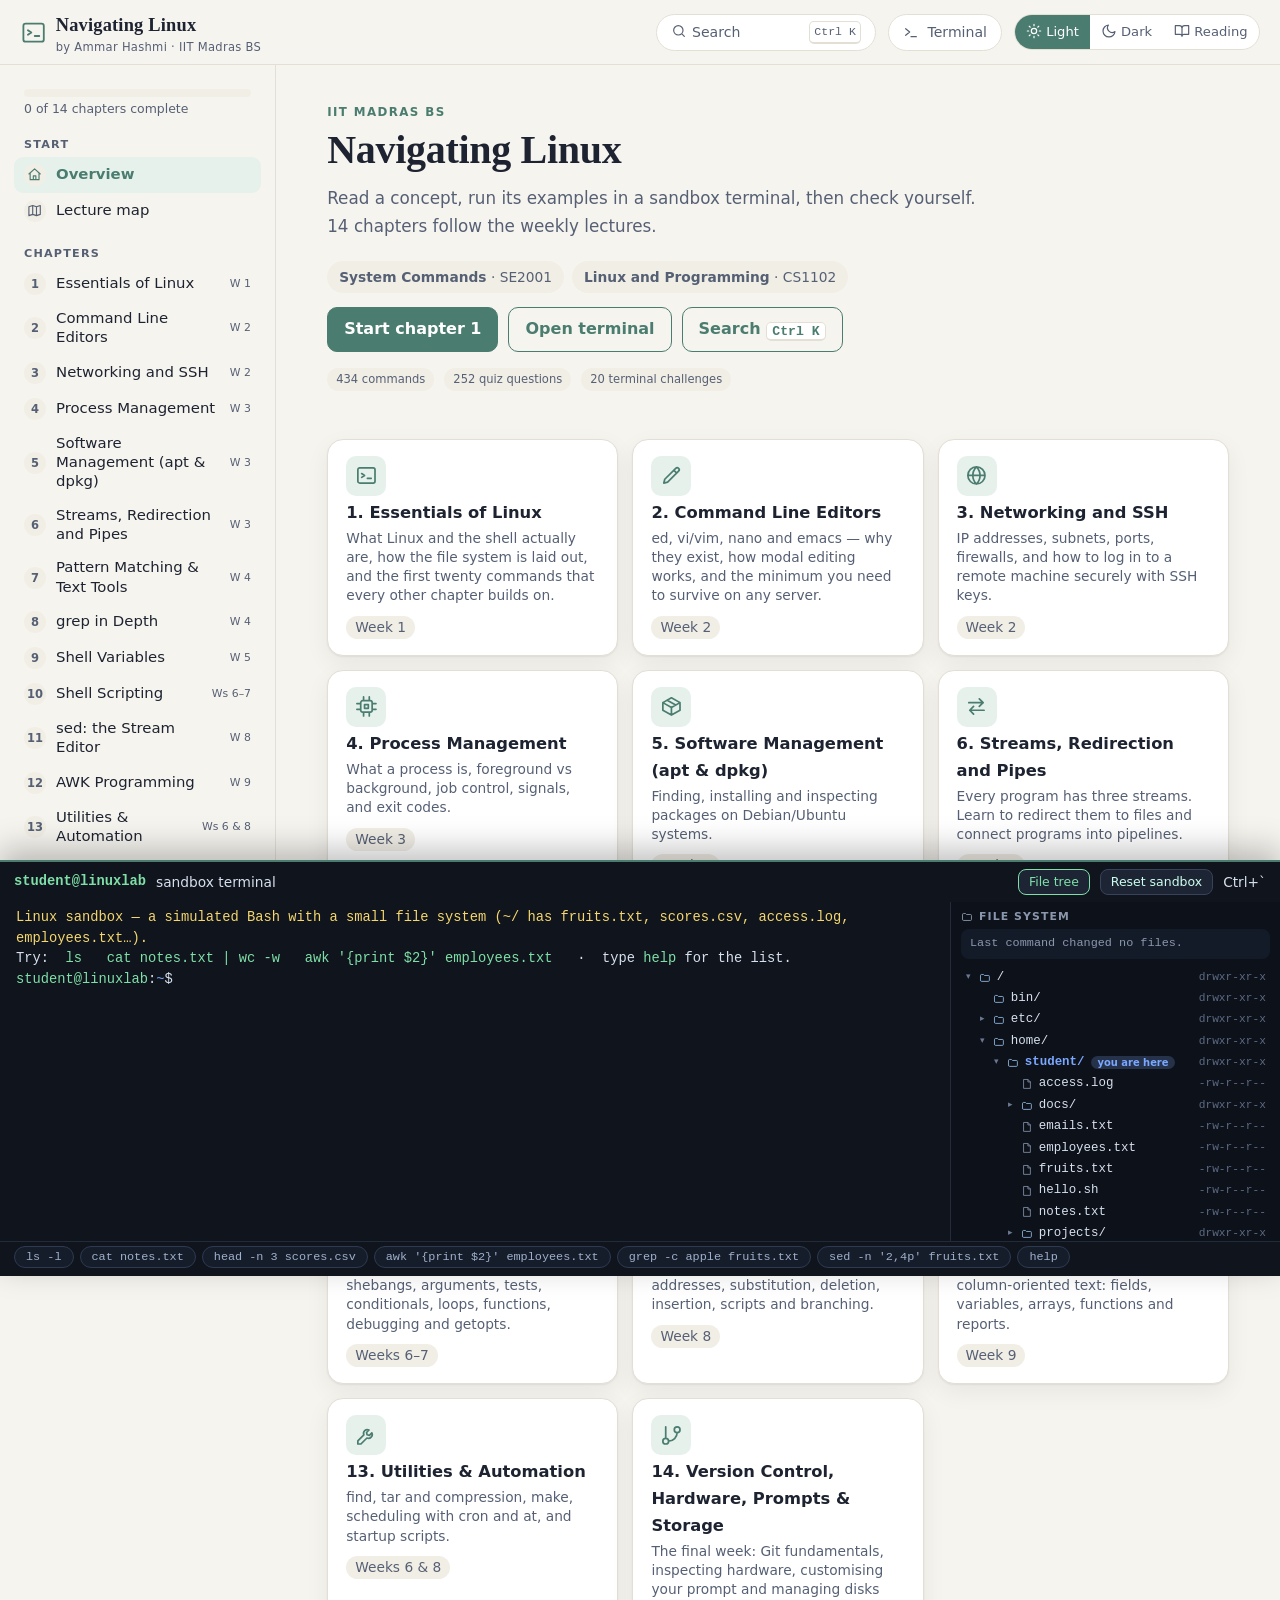
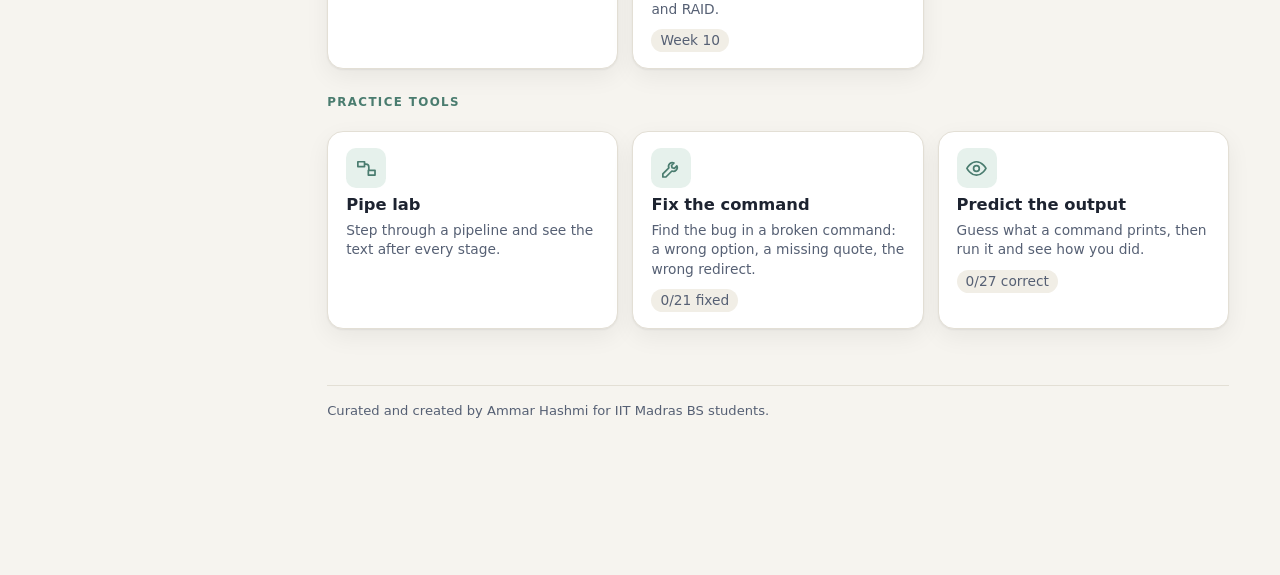
==== commit 0b1ef345: "Make layout fluid across phones, tablets and large monitors Fluid root font, full-width layout with " ====
--- a/navigating-linux-interactive-book.html
+++ b/navigating-linux-interactive-book.html
@@ -11,13 +11,15 @@
   --bg:#12151c;--panel:#1a1f29;--ink:#e8ebf2;--ink2:#9aa5b8;--line:#2b3240;--accent:#8fcfb5;--accent2:#8db7e8;--accent-soft:#1c2b27;--code-bg:#232a37;--shadow:0 1px 2px rgba(0,0,0,.4),0 8px 24px rgba(0,0,0,.35);--ok:#4ade80;--bad:#f87171}}
 :root[data-theme="dark"]{--bg:#12151c;--panel:#1a1f29;--ink:#e8ebf2;--ink2:#9aa5b8;--line:#2b3240;--accent:#8fcfb5;--accent2:#8db7e8;--accent-soft:#1c2b27;--code-bg:#232a37;--shadow:0 1px 2px rgba(0,0,0,.4),0 8px 24px rgba(0,0,0,.35);--ok:#4ade80;--bad:#f87171}
 *{box-sizing:border-box}html{scroll-behavior:smooth}
-body{margin:0;background:var(--bg);color:var(--ink);font:16px/1.65 var(--sans);-webkit-font-smoothing:antialiased}
+html{font-size:clamp(16px,calc(9.5px + .45vw),26px)}
+:root{--tb:57px;--db:40px;--side:17.25rem}
+body{margin:0;background:var(--bg);color:var(--ink);font:1rem/1.65 var(--sans);-webkit-font-smoothing:antialiased}
 a{color:var(--accent);text-decoration:none}a:hover{text-decoration:underline}
 code,kbd,pre{font-family:var(--mono)}
 code{background:var(--code-bg);padding:.12em .38em;border-radius:5px;font-size:.88em}
 kbd{background:var(--panel);border:1px solid var(--line);border-bottom-width:2px;border-radius:5px;padding:.05em .4em;font-size:.82em}
 button{font:inherit;cursor:pointer;color:inherit}
-.topbar{position:sticky;top:0;z-index:30;display:flex;align-items:center;gap:12px;padding:10px 18px;background:color-mix(in srgb,var(--bg) 88%,transparent);backdrop-filter:blur(10px);border-bottom:1px solid var(--line)}
+.topbar{position:sticky;top:0;z-index:30;display:flex;align-items:center;gap:12px;padding:10px clamp(10px,1.6vw,28px);background:color-mix(in srgb,var(--bg) 88%,transparent);backdrop-filter:blur(10px);border-bottom:1px solid var(--line)}
 .brand{font-family:var(--serif);font-weight:700;font-size:1.15rem;letter-spacing:.2px;display:flex;align-items:center;gap:8px;white-space:nowrap}
 .brand small{font:500 .72rem var(--sans);color:var(--ink2);display:block;letter-spacing:.3px}
 .spacer{flex:1}
@@ -26,8 +28,8 @@
 .iconbtn{padding:6px 10px}
 .searchbtn{min-width:220px;justify-content:space-between}
 #menuBtn{display:none}
-.layout{display:grid;grid-template-columns:276px minmax(0,1fr);max-width:1500px;margin:0 auto}
-.side{position:sticky;top:57px;height:calc(100vh - 57px);overflow:auto;padding:18px 14px 120px;border-right:1px solid var(--line)}
+.layout{display:grid;grid-template-columns:var(--side) minmax(0,1fr)}
+.side{position:sticky;top:var(--tb);height:calc(100vh - var(--tb));overflow:auto;padding:18px 14px 120px;border-right:1px solid var(--line)}
 .side h6{margin:18px 10px 6px;font:700 .7rem var(--sans);letter-spacing:1.2px;text-transform:uppercase;color:var(--ink2)}
 .nav a{display:flex;align-items:center;gap:10px;padding:7px 10px;border-radius:9px;color:var(--ink);font-size:.93rem;line-height:1.3}
 .nav a:hover{background:var(--code-bg);text-decoration:none}
@@ -37,23 +39,23 @@
 .nav .wk{margin-left:auto;font-size:.68rem;color:var(--ink2);white-space:nowrap}
 .ring{margin:6px 10px 2px;height:8px;border-radius:99px;background:var(--code-bg);overflow:hidden}.ring i{display:block;height:100%;background:linear-gradient(90deg,var(--accent),var(--accent2));width:0;transition:width .4s}
 .ringtxt{margin:0 10px;font-size:.78rem;color:var(--ink2)}
-main{padding:34px clamp(18px,4vw,56px) 140px;min-width:0}
-.page{max-width:900px;margin:0 auto}
-.page.wide{max-width:1100px}
+main{padding:2.1rem clamp(18px,4vw,72px) 140px;min-width:0}
+.page{max-width:56rem;margin:0 auto}
+.page.wide{max-width:90rem}
 .eyebrow{font:700 .74rem var(--sans);letter-spacing:1.4px;text-transform:uppercase;color:var(--accent)}
 h1{font-family:var(--serif);font-size:clamp(1.8rem,3.4vw,2.5rem);line-height:1.15;margin:.2em 0 .3em;letter-spacing:-.3px;text-wrap:balance}
 h2{font-family:var(--serif);font-size:1.45rem;line-height:1.25;margin:0 0 .5em;letter-spacing:-.2px;text-wrap:balance}
 h3{font-size:1.05rem;margin:1.2em 0 .4em}h4{margin:1em 0 .3em;font-size:.95rem}
 .lede{font-size:1.05rem;color:var(--ink2);max-width:62ch;margin:.2em 0 1.2em}
 .hero{padding:6px 0 26px}
-.cards{display:grid;grid-template-columns:repeat(auto-fill,minmax(250px,1fr));gap:14px;margin-top:22px}
+.cards{display:grid;grid-template-columns:repeat(auto-fill,minmax(15.5rem,1fr));gap:14px;margin-top:22px}
 .card{background:var(--panel);border:1px solid var(--line);border-radius:16px;padding:16px 18px;box-shadow:var(--shadow);display:block;color:var(--ink);transition:transform .15s,border-color .15s}
 .card:hover{transform:translateY(-2px);border-color:var(--accent);text-decoration:none}
 .card .tile{width:40px;height:40px;border-radius:10px;display:grid;place-items:center;background:var(--accent-soft);color:var(--accent);font-size:1.3rem}.card b{display:block;margin:4px 0 2px;font-size:1.02rem}.card span{color:var(--ink2);font-size:.86rem;line-height:1.4;display:block}
 .card .meta{margin-top:10px;font-size:.74rem;color:var(--ink2);display:flex;gap:10px;align-items:center}
 .badge{display:inline-block;padding:2px 9px;border-radius:99px;background:var(--code-bg);font-size:.72rem;color:var(--ink2)}
 .badge.ok{background:color-mix(in srgb,var(--ok) 18%,transparent);color:var(--ok)}
-.sec{border-top:1px solid var(--line);padding:30px 0 10px;margin:0;scroll-margin-top:76px}
+.sec{border-top:1px solid var(--line);padding:30px 0 10px;margin:0;scroll-margin-top:calc(var(--tb) + 20px)}
 .sec p{margin:.7em 0}.sec ul,.sec ol{padding-left:1.3em}.sec li{margin:.25em 0}
 .t{border-collapse:collapse;width:100%;font-size:.9rem;margin:12px 0;display:block;overflow-x:auto}
 .t th,.t td{border:1px solid var(--line);padding:6px 10px;text-align:left;vertical-align:top}
@@ -154,9 +156,9 @@
 .cheat td:first-child{width:46%}
 .cheat td:first-child code{background:none;color:var(--accent);padding:0;white-space:pre-wrap;word-break:break-word}
 /* dock */
-.dock{position:fixed;left:0;right:0;bottom:0;z-index:40;background:var(--term-bg);color:var(--term-ink);border-top:2px solid var(--accent);box-shadow:0 -10px 30px rgba(0,0,0,.25);transform:translateY(calc(100% - 40px));transition:transform .25s;height:min(48vh,420px);display:flex;flex-direction:column}
+.dock{position:fixed;left:0;right:0;bottom:0;z-index:40;background:var(--term-bg);color:var(--term-ink);border-top:2px solid var(--accent);box-shadow:0 -10px 30px rgba(0,0,0,.25);transform:translateY(calc(100% - var(--db)));transition:transform .25s;height:min(48vh,26rem);display:flex;flex-direction:column}
 .dock.open{transform:none}
-.dockbar{height:40px;display:flex;align-items:center;gap:10px;padding:0 14px;cursor:pointer;flex:none;font-size:.86rem}
+.dockbar{height:var(--db);display:flex;align-items:center;gap:10px;padding:0 14px;cursor:pointer;flex:none;font-size:.86rem}
 .dockbar b{color:var(--term-prompt);font-family:var(--mono)}
 .dockbar .active{background:#26324a;border-radius:99px;padding:2px 12px;font-size:.78rem;max-width:46vw;overflow:hidden;text-overflow:ellipsis;white-space:nowrap}
 .dockbar button{background:#1d2535;border:1px solid #38425a;color:#cfe;border-radius:8px;padding:2px 10px;font-size:.78rem}
@@ -183,20 +185,20 @@
 .foot{margin-top:50px;font-size:.8rem;color:var(--ink2);border-top:1px solid var(--line);padding-top:16px}
 @media(max-width:900px){
   .layout{grid-template-columns:minmax(0,1fr)}
-  .side{position:fixed;left:0;top:57px;width:290px;background:var(--bg);z-index:35;transform:translateX(-100%);transition:transform .2s;height:calc(100vh - 57px)}
+  .side{position:fixed;left:0;top:var(--tb);width:min(18rem,86vw);background:var(--bg);z-index:35;transform:translateX(-100%);transition:transform .2s;height:calc(100vh - var(--tb))}
   .side.open{transform:none;box-shadow:var(--shadow)}
   #menuBtn{display:inline-flex}.searchbtn{min-width:0}.searchbtn .lbl{display:none}
 }
 @media print{.topbar,.side,.dock,.toc,.noprint,.pal{display:none!important}.layout{display:block}main{padding:0}body{background:#fff;color:#000}.cheat section,.sec{box-shadow:none}}
 
-body.dockopen main{padding-bottom:min(52vh,460px)}
+body.dockopen main{padding-bottom:min(52vh,28rem)}
 .page,.sec{min-width:0;max-width:100%}.sec{overflow-wrap:anywhere}.sec pre,.sec .t{overflow-wrap:normal}.cmdgrid{grid-template-columns:repeat(auto-fill,minmax(min(300px,100%),1fr))}
-@media(max-width:700px){.topbar{gap:6px;padding:8px 10px}.brand{font-size:.95rem}.brand small,.searchbtn kbd{display:none}.pill{padding:6px 10px}#termBtn .lbl{display:none}.searchbtn{min-width:0}main{padding-left:14px;padding-right:14px}}
+@media(max-width:700px){:root{--db:44px}.topbar{gap:6px;padding:8px 10px}.brand{font-size:.95rem}.brand small,.searchbtn kbd{display:none}.pill{padding:6px 10px}#termBtn .lbl{display:none}.searchbtn{min-width:0}main{padding-left:14px;padding-right:14px}}
 
 :root[data-theme="reading"]{--bg:#f4ecd8;--panel:#fbf5e4;--ink:#3b3226;--ink2:#6d6050;--line:#decfae;--accent:#9a3f12;--accent2:#2f6b5e;--accent-soft:#f3e0c4;--code-bg:#ece1c6;--shadow:0 1px 2px rgba(80,60,20,.08),0 6px 18px rgba(80,60,20,.08)}
-:root[data-theme="reading"] body{font:19px/1.85 var(--serif)}
+:root[data-theme="reading"] body{font:1.19rem/1.85 var(--serif)}
 :root[data-theme="reading"] .sec p,:root[data-theme="reading"] .sec li,:root[data-theme="reading"] .lede{font-family:var(--serif)}
-:root[data-theme="reading"] .page{max-width:760px}
+:root[data-theme="reading"] .page{max-width:48rem}
 :root[data-theme="reading"] .sec{box-shadow:none;background:transparent;border-color:transparent;border-bottom:1px solid var(--line);border-radius:0;padding:18px 4px}
 :root[data-theme="reading"] .toc{display:none}
 .themes{display:inline-flex;border:1px solid var(--line);border-radius:999px;overflow:hidden;background:var(--panel)}
@@ -206,7 +208,7 @@
 .credit{display:inline-flex;gap:8px;align-items:center;margin-top:14px;padding:6px 14px;border-radius:99px;background:var(--accent-soft);color:var(--accent);font-weight:600;font-size:.88rem}
 .foot b{color:var(--ink)}
 @media(max-width:700px){.themes button{padding:6px 8px;font-size:.74rem}.themes .tl{display:none}}
-@media(max-height:480px) and (orientation:landscape){.topbar{padding:4px 12px}.dock{height:70vh}.side{top:45px;height:calc(100vh - 45px)}.hero{padding-bottom:10px}}
+@media(max-height:480px) and (orientation:landscape){.topbar{padding:4px 12px}.dock{height:70vh}.side{top:45px;height:calc(100vh - 45px)}:root{--tb:45px}.hero{padding-bottom:10px}}
 main select,main input{max-width:100%;min-width:0;box-sizing:border-box}
 :root[data-theme="dark"] .themes button.on,:root[data-theme="dark"] .btn:not(.ghost){color:#10122a}
 @media (prefers-color-scheme:dark){:root:not([data-theme="light"]):not([data-theme="reading"]) .themes button.on,:root:not([data-theme="light"]):not([data-theme="reading"]) .btn:not(.ghost){color:#10122a}}
@@ -217,7 +219,7 @@
 /* ===== Readability layer =====
    Prose is a ~68ch column; commands sit in a collapsed panel; the quiz shows one question at a time;
    the chapter outline is a sticky rail on wide screens and one scrollable row on narrow ones. */
-.chapter{display:grid;grid-template-columns:minmax(0,1fr);max-width:1060px;margin:0 auto}
+.chapter{display:grid;grid-template-columns:minmax(0,1fr);max-width:56rem;margin:0 auto}
 .chapter .page{max-width:none;margin:0;min-width:0}
 .prose{max-width:68ch}
 .prose p{margin:.8em 0}
@@ -229,14 +231,14 @@
 .toc a{flex:none;padding:5px 12px;border:1px solid var(--line);border-radius:999px;color:var(--ink2);background:var(--panel)}
 .toc a:hover{border-color:var(--accent);color:var(--accent);text-decoration:none}
 .toc a.on{background:var(--accent-soft);border-color:var(--accent);color:var(--accent);font-weight:600}
-@media(min-width:1180px){
-  .chapter{grid-template-columns:minmax(0,720px) 210px;gap:0 56px}
-  .toc{order:0;display:block;position:sticky;top:84px;align-self:start;max-height:calc(100vh - 150px);overflow:auto;margin:0;padding:0;font-size:.82rem;white-space:normal}
+@media(min-width:1340px){
+  .chapter{grid-template-columns:minmax(0,50rem) 13rem;gap:0 3.5rem;max-width:68rem}
+  .toc{order:0;display:block;position:sticky;top:calc(var(--tb) + 28px);align-self:start;max-height:calc(100vh - 150px);overflow:auto;margin:0;padding:0;font-size:.82rem;white-space:normal}
   .toc b{display:block;text-transform:uppercase;letter-spacing:1px;font-size:.68rem;color:var(--ink2);margin:0 0 8px}
   .toc a{display:block;border:0;border-left:2px solid var(--line);border-radius:0;background:none;padding:5px 0 5px 12px;line-height:1.35}
   .toc a.on{background:none;border-color:var(--accent)}
 }
-:root[data-theme="reading"] .chapter{grid-template-columns:minmax(0,1fr);max-width:760px}
+:root[data-theme="reading"] .chapter{grid-template-columns:minmax(0,1fr);max-width:48rem}
 .more{margin:16px 0;border:1px solid var(--line);border-radius:10px;background:var(--panel)}
 .more>summary{cursor:pointer;padding:9px 14px;font:600 .84rem var(--sans);color:var(--ink2);list-style:none;display:flex;gap:8px;align-items:center}
 .more>summary::-webkit-details-marker{display:none}
@@ -362,13 +364,25 @@
 @media(max-width:700px){.cmp{grid-template-columns:1fr}}
 .pcard .why{margin-top:10px;font-size:.9rem;color:var(--ink)}
 .tools{margin:26px 0 4px}
+
+/* ---- responsive refinements ---- */
+.exbtns{display:inline-flex;gap:6px;flex-wrap:wrap;margin-left:auto}
+@media(max-width:700px){
+  .dockbar{gap:6px;padding:0 10px;overflow:hidden;white-space:nowrap}
+  .dockbar kbd,.dockbar .hint{display:none}
+  .dockbar button{padding:2px 8px}
+  .dockbar .active{max-width:30vw}
+  .exhead{flex-wrap:wrap}
+}
+@media(max-width:420px){.brand>span{display:none}.themes .tl{display:none}.themes button{padding:5px 8px}.topbar .seg button{padding:5px 8px}}
+@media(min-width:2200px){.cards{grid-template-columns:repeat(auto-fill,minmax(17rem,1fr))}}
 </style></head><body>
 <header class="topbar"><button class="iconbtn" id="menuBtn" aria-label="Menu"><i class="svgi" data-i="menu"></i></button>
 <a class="brand" href="#/home" style="color:inherit"><i class="svgi" data-i="terminal-square"></i><span>Navigating Linux<small>by Ammar Hashmi · IIT Madras BS</small></span></a><span class="spacer"></span>
 <button class="pill searchbtn" id="searchBtn"><span><i class="svgi" data-i="search"></i> <span class="lbl">Search</span></span><kbd>Ctrl K</kbd></button>
 <button class="pill" id="termBtn"><i class="svgi" data-i="terminal"></i> <span class="lbl">Terminal</span></button><div class="themes" id="themes" role="group" aria-label="Theme"><button data-t="light" title="Light"><i class="svgi" data-i="sun"></i><span class="tl"> Light</span></button><button data-t="dark" title="Dark"><i class="svgi" data-i="moon"></i><span class="tl"> Dark</span></button><button data-t="reading" title="Reading mode"><i class="svgi" data-i="book"></i><span class="tl"> Reading</span></button></div></header>
 <div class="layout"><aside class="side" id="side"></aside><main id="main"></main></div>
-<div class="dock" id="dock"><div class="dockbar" id="dockbar"><b>student@linuxlab</b><span>sandbox terminal</span><span class="active" id="activeChal" style="display:none"></span><span class="spacer"></span><button id="treeBtn" aria-pressed="false" title="Show the file system as a tree">File tree</button><button id="resetBtn">Reset sandbox</button><span>Ctrl+`</span></div>
+<div class="dock" id="dock"><div class="dockbar" id="dockbar"><b>student@linuxlab</b><span class="hint">sandbox terminal</span><span class="active" id="activeChal" style="display:none"></span><span class="spacer"></span><button id="treeBtn" aria-pressed="false" title="Show the file system as a tree">File tree</button><button id="resetBtn">Reset sandbox</button><span class="hint">Ctrl+`</span></div>
 <div class="dockbody"><div class="term" id="term"><div id="tlog"></div><div class="tin"><span id="tprompt"></span><input id="tinput" autocomplete="off" autocapitalize="off" spellcheck="false" aria-label="terminal input"></div></div><aside class="fst" id="fst" aria-label="File system tree"></aside></div><div class="tchips" id="tchips"></div></div>
 <div class="pal" id="pal"><div class="palbox"><input id="palq" placeholder="Search commands, topics, lectures…" autocomplete="off"><ul id="palul"></ul></div></div>
 <script>window.LECT=[{"week": 1, "lectures": [{"title": "Launching a Linux Virtual Machine", "items": [{"t": "00:00", "x": "VirtualBox"}, {"t": "15:00", "x": "WSL"}, {"t": "18:50", "x": "Replit"}, {"t": "21:36", "x": "CoCalc"}, {"t": "25:00", "x": "Termux"}]}, {"title": "Command Line Environment", "items": [{"t": "02:05", "x": "pwd"}, {"t": "03:22", "x": "ls"}, {"t": "03:49", "x": "ps"}, {"t": "04:06", "x": "uname"}, {"t": "04:15", "x": "clear or ctrl-L"}, {"t": "04:35", "x": "exit or ctrl-D"}, {"t": "06:20", "x": "anatomy of command"}, {"t": "07:29", "x": "ls -a"}, {"t": "08:13", "x": "ls -l"}, {"t": "11:46", "x": "linux file system"}, {"t": "12:52", "x": "path"}]}, {"title": "Simple Commands in Linux - 1", "items": [{"t": "01:10", "x": "cd.."}, {"t": "01:28", "x": "cd enter"}, {"t": "01:35", "x": "cd -"}, {"t": "02:12", "x": "cd ~"}, {"t": "03:24", "x": "date -R"}, {"t": "04:16", "x": "cal"}, {"t": "05:06", "x": "ncal"}, {"t": "05:40", "x": "free"}, {"t": "05:56", "x": "free -h"}, {"t": "07:04", "x": "groups"}, {"t": "07:48", "x": "ls -l output anatomy"}, {"t": "10:00", "x": "file types"}, {"t": "12:26", "x": "ls -i name (inode)"}, {"t": "13:24", "x": "permissions"}, {"t": "17:17", "x": "chmod g-w file/folder"}, {"t": "18:29", "x": "chmod o-x file/folder"}, {"t": "19:35", "x": "chmod 700 file/folder"}, {"t": "21:25", "x": "cp file file_new"}, {"t": "21:54", "x": "mv file .."}, {"t": "22:43", "x": "mv command to rename file"}, {"t": "25:49", "x": "alias"}, {"t": "27:32", "x": "hardlinks (inode)"}, {"t": "38:29", "x": "text vs binary file"}, {"t": "38:47", "x": "file filename"}]}, {"title": "Simple Commands in Linux - 2", "items": [{"t": "00:35", "x": "Multiple / in path"}, {"t": "02:25", "x": "ls -l dir"}, {"t": "02:48", "x": "ls -ld"}, {"t": "03:25", "x": "Multiple options in one hyphen"}, {"t": "05:00", "x": "Long options"}, {"t": "07:20", "x": "less"}, {"t": "07:50", "x": "cat"}, {"t": "08:45", "x": "more"}, {"t": "09:15", "x": "head"}, {"t": "09:30", "x": "head -n 5"}, {"t": "09:50", "x": "tail"}, {"t": "10:10", "x": "tail -n 5"}, {"t": "10:31", "x": "wc file"}, {"t": "11:30", "x": "wc -l file"}, {"t": "11:40", "x": "which"}, {"t": "12:00", "x": "whatis"}, {"t": "13:00", "x": "Less is more"}, {"t": "14:10", "x": "apropos"}, {"t": "16:50", "x": "man -k"}, {"t": "17:05", "x": "help"}, {"t": "17:30", "x": "info"}, {"t": "18:16", "x": "type"}, {"t": "19:00", "x": "file"}, {"t": "19:51", "x": "alias"}, {"t": "21:14", "x": "unalias"}, {"t": "23:10", "x": "touch"}, {"t": "23:40", "x": "mkdir"}, {"t": "23:52", "x": "cp"}, {"t": "25:02", "x": "rm"}, {"t": "25:10", "x": "rmdir"}, {"t": "25:52", "x": "rm -r"}, {"t": "26:02", "x": "rm -i"}, {"t": "27:30", "x": "Automatic Recursion in mv but not in cp"}, {"t": "28:00", "x": "cp -r"}, {"t": "29:00", "x": "Links"}, {"t": "30:16", "x": "ln -s (softlink)"}, {"t": "30:59", "x": "ln (hardlink)"}, {"t": "32:42", "x": "stat"}, {"t": "33:10", "x": "du"}, {"t": "34:35", "x": "In memory file system /proc and /sys"}, {"t": "36:00", "x": "/proc/cpuinfo"}, {"t": "37:00", "x": "/proc/version"}, {"t": "37:15", "x": "uname -a"}, {"t": "37:30", "x": "/proc/meminfo"}, {"t": "37:45", "x": "free"}, {"t": "38:00", "x": "/proc/partitions"}, {"t": "38:14", "x": "df"}, {"t": "40:00", "x": "Process ids"}, {"t": "40:30", "x": "/sys"}, {"t": "40:45", "x": "/sys/bus/usb/devices"}]}]}, {"week": 2, "lectures": [{"title": "Command line editors - Part 01", "items": [{"t": "01:00", "x": "Different editors"}, {"t": "06:25", "x": "ed"}, {"t": "11:30", "x": "man ed & info ed"}, {"t": "12:00", "x": "q to quit"}, {"t": "12:30", "x": "P for prompt"}, {"t": "13:00", "x": "1 to go to line 1"}, {"t": "13:02", "x": "$ to go to last line"}, {"t": "13:13", "x": ",p to print entire buffer"}, {"t": "13:23", "x": "2,3p to print lines 2 and 3"}, {"t": "13:55", "x": "/hello/ to search for hello"}, {"t": "14:10", "x": "+ to go to next line, - to go to previous line"}, {"t": "14:40", "x": ";p to print from current line to end"}, {"t": "14:45", "x": "%p to print entire buffer"}, {"t": "15:00", "x": ". to print current line"}, {"t": "15:15", "x": "! to execute shell commands"}, {"t": "15:45", "x": "r !date to insert output of date command in current line"}, {"t": "16:00", "x": "w to write to file"}, {"t": "16:10", "x": "q to quit"}, {"t": "16:45", "x": ".d to delete current line"}, {"t": "17:45", "x": "a to append after current line (press . to end)"}, {"t": "18:55", "x": "s/a/b/ to substitute a with b in current line"}, {"t": "21:05", "x": "f to show filename"}, {"t": "22:05", "x": "5,6j to join lines 5 and 6"}, {"t": "22:40", "x": "m1 to move current line after line 1"}, {"t": "23:40", "x": "u to undo"}, {"t": "25:00", "x": "%s/\\(.\\*\\)/PREFIX \\1/ to add PREFIX to all lines"}, {"t": "27:35", "x": "Summary"}]}, {"title": "Command line editors - Part 02", "items": [{"t": "01:02", "x": "readlink -f dir (find the final softlink)"}, {"t": "03:00", "x": "nano demo"}, {"t": "05:55", "x": "nano summary"}, {"t": "08:08", "x": "vi"}, {"t": "10:30", "x": "movement in vi"}, {"t": "12:50", "x": "command mode"}, {"t": "18:03", "x": "move cursor to specific positions"}, {"t": "18:39", "x": "i (INSERT mode)"}, {"t": "19:00", "x": "esc (Command mode)"}, {"t": "19:14", "x": "a (INSERT mode)"}, {"t": "19:39", "x": "dd (delete line)"}, {"t": "19:45", "x": "p (paste deleted line at a different location)"}, {"t": "20:08", "x": ":wq (write, save and quit)"}, {"t": "20:53", "x": "dw (delete the current word)"}, {"t": "21:20", "x": "2dw (delete two words)"}, {"t": "21:32", "x": "x (delete one char)"}, {"t": "22:32", "x": "press space in command mode to move right char by char"}, {"t": "22:43", "x": ":f (show current file name)"}, {"t": "23:04", "x": ":se nu / :se nonu (show/hide line numbers)"}, {"t": "23:28", "x": "yyyy/p (copy/paste lines)"}, {"t": "24:58", "x": ":1,5s/line/LINE/ (search and replace FIRST occurrence of word 'line' in every line)"}, {"t": "25:36", "x": ":1,5s/line/LINE/g (search and replace ALL occurrences of word 'line' in every line)"}, {"t": "26:26", "x": ":%s/hello/hola/g (search and replace in ENTIRE BUFFER)"}]}, {"title": "Command line editors - Part 03", "items": [{"t": "00:31", "x": "scp (Transfer file b/w systems)"}, {"t": "01:14", "x": "untar (like unzip)"}, {"t": "02:52", "x": "DOS format handling"}, {"t": "03:14", "x": "vi -b file (open file in binary mode)"}, {"t": "03:27", "x": ":%s/ˆM//g (search and remove ˆM (carriage return) in ENTIRE BUFFER)"}, {"t": "04:57", "x": "ctrl-f ctrl-d ctrl-u"}, {"t": "05:23", "x": ":n (go to line number n)"}, {"t": "05:48", "x": "r (replace char)"}, {"t": "06:22", "x": "/word ENTER n (find and scroll through all occurrences of the word in file)"}, {"t": "07:04", "x": ":%/word/new_word/g (replace word with new_word in entire file)"}, {"t": "08:02", "x": "A (append at the end of the line)"}, {"t": "08:28", "x": "R (replace until ESC is pressed)"}, {"t": "09:16", "x": "cw (replace a word)"}, {"t": "11:00", "x": "repeat a command many times using a number"}, {"t": "16:50", "x": "emacs summary"}]}, {"title": "Networking Commands and SSH", "items": [{"t": "0:26", "x": "Overview of accessing remote machines in a private network and connecting to the internet."}, {"t": "4:49", "x": "Protecting private networks through hierarchical addressing and routing rules."}, {"t": "9:14", "x": "Understanding standard port numbers and their mapping to services for remote computer access."}, {"t": "13:55", "x": "Enhancing server security with multiple layers of protection and Security Enhanced Linux mode."}, {"t": "18:19", "x": "Essential networking commands for checking machine status, network activities, and public access."}, {"t": "22:55", "x": "Explanation of multiple IP addresses on a remote machine due to virtual machines and containers, along with private network setup."}, {"t": "27:58", "x": "Understanding IP address aliases and reverse lookup in networking"}, {"t": "32:43", "x": "Connecting to multiple machines remotely using SSH and accessing an Ubuntu Linux machine for free."}, {"t": "37:34", "x": "Demonstration of checking if SELinux is enabled, accessing a web server, and observing file system protection."}]}]}, {"week": 3, "lectures": [{"title": "Linux process management", "items": [{"t": "00:45", "x": "sleep"}, {"t": "02:00", "x": "coproc"}, {"t": "03:58", "x": "kill"}, {"t": "04:23", "x": "run process in background using &"}, {"t": "04:50", "x": "fg (bring to foreground)"}, {"t": "05:00", "x": "ctrl-c (kill foreground process)"}, {"t": "05:16", "x": "two ways of killing"}, {"t": "05:43", "x": "jobs"}, {"t": "07:44", "x": "top"}, {"t": "08:59", "x": "ctrl-z (suspend process)"}, {"t": "11:29", "x": "echo $• 12:29 child shell"}, {"t": "15:37", "x": "History"}, {"t": "16:00", "x": "!n"}, {"t": "16:30", "x": "!!"}, {"t": "17:37", "x": "Brace Expansion"}, {"t": "19:56", "x": "Multiple Commands on a single line"}, {"t": "22:29", "x": "exit codes"}, {"t": "26:22", "x": "kill process running in separate shell"}, {"t": "27:00", "x": "ps -e"}, {"t": "28:11", "x": "exit code for child processes"}, {"t": "30:07", "x": "bc (bench calculator)"}, {"t": "30:27", "x": "ctrl-d (quit or exit)"}, {"t": "30:57", "x": "Why learn Exit Codes?"}]}, {"title": "Combining commands and files", "items": [{"t": "00:40", "x": "Ways of combination ; , && , ||"}, {"t": "02:54", "x": "Use of () - Runs commands in a subshell"}, {"t": "03:00", "x": "$BASH_SUBSHELL"}, {"t": "04:18", "x": "Subshells within Subshells"}, {"t": "06:22", "x": "&& and || demo"}, {"t": "10:08", "x": "File Descriptors, stdin 0, stdout 1, stderr 2"}, {"t": "11:57", "x": "command > file"}, {"t": "16:31", "x": "hwinfo"}, {"t": "19:11", "x": "cat > file"}, {"t": "22:31", "x": "cat"}, {"t": "24:14", "x": "command >> file"}, {"t": "27:48", "x": "command1 >> file; command2 >> file; command3 >> file"}, {"t": "28:56", "x": "cat >> file"}]}, {"title": "Redirections", "items": [{"t": "00:14", "x": "command 2> file"}, {"t": "03:11", "x": "command > file1 2> file2"}, {"t": "07:52", "x": "command < file"}, {"t": "09:44", "x": "command > file1 2>&1 (redirect output and error both to the same file i.e. file1)"}, {"t": "13:54", "x": "pipe | operator"}, {"t": "17:17", "x": "command1 | command > file"}, {"t": "19:10", "x": "/dev/null"}, {"t": "22:29", "x": "command | tee file"}, {"t": "26:00", "x": "diff"}, {"t": "26:22", "x": "command1 | tee file1 file2 | command2"}, {"t": "28:02", "x": "command1 >2 /dev/null | tee file1 file2 | command2"}]}, {"title": "Software Management - Part 01", "items": [{"t": "04:27", "x": "Check type of operating system"}, {"t": "06:41", "x": "Check type of kernel and architecture"}, {"t": "09:48", "x": "apt"}, {"t": "10:19", "x": "apt-cache search pkg"}, {"t": "11:37", "x": "apt-cache pkgnames (see all packages installed on the system)"}, {"t": "12:28", "x": "apt-cache pkgnames nm (all packages starting with nm)"}, {"t": "12:53", "x": "apt-cache show nmap (show details of pkg nmap)"}, {"t": "21:23", "x": "checksums"}]}, {"title": "Software Management - Part 02", "items": [{"t": "01:40", "x": "Accessing sudoers file"}, {"t": "03:40", "x": "/var/log"}, {"t": "05:40", "x": "/etc/apt"}, {"t": "05:51", "x": "cat sources.list"}, {"t": "07:30", "x": "cd sources.list.d"}, {"t": "09:15", "x": "update"}, {"t": "10:49", "x": "upgrade"}, {"t": "13:26", "x": "auto-remove"}, {"t": "14:24", "x": "remove package"}, {"t": "15:10", "x": "install package"}, {"t": "15:38", "x": "reinstall package"}, {"t": "18:29", "x": "var/lib/dpkg"}, {"t": "23:00", "x": "dpkg -l pattern"}, {"t": "23:35", "x": "dpkg -L package"}, {"t": "24:11", "x": "dpkg -s package"}, {"t": "24:48", "x": "dpkg -S pattern"}, {"t": "28:03", "x": "dpkg-query -W -f='${Section} ${binary:Package}\\n'"}, {"t": "28:13", "x": "dpkg-query -W -f='${Section} ${binary:Package}\\n' | less"}, {"t": "28:40", "x": "dpkg-query -W -f='${Section} ${binary:Package}\\n' | sort | less"}, {"t": "30:42", "x": "dpkg-query -W -f='${Section} ${binary:Package}\\n' | grep pattern"}, {"t": "31:56", "x": "Installing a deb package"}]}]}, {"week": 4, "lectures": [{"title": "Pattern Matching - Part 01", "items": [{"t": "01:30", "x": "Regex"}, {"t": "03:42", "x": "Why Regex?"}, {"t": "05:00", "x": "Special Characters in Regex"}, {"t": "09:15", "x": "Character Classes"}, {"t": "10:36", "x": "Back references"}, {"t": "12:00", "x": "Operator Precedence"}, {"t": "14:03", "x": "grep pattern file"}, {"t": "15:41", "x": "cat file | grep pattern"}, {"t": "16:25", "x": "cat file | grep 'pattern.pattern'"}, {"t": "17:16", "x": "cat file | grep 'pattern$'"}, {"t": "18:02", "x": "cat file | grep '\\.'"}, {"t": "19:10", "x": "cat file | grep 'ˆpattern'"}, {"t": "20:21", "x": "cat file | grep 'pattern\\b'"}, {"t": "21:42", "x": "cat file | grep 'patt[ern]'"}, {"t": "23:04", "x": "cat file | grep 'pat.\\*tern'"}, {"t": "23:50", "x": "cat file | grep '\\bpat.\\*tern'"}, {"t": "25:31", "x": "cat file | grep 'pat[1-5]tern'"}, {"t": "27:37", "x": "cat file | grep 'pat[ˆ1-5]tern'"}, {"t": "28:00", "x": "cat file | grep 'pattern\\{2,4\\}'"}, {"t": "29:58", "x": "cat file | grep '\\(pattern\\)'"}, {"t": "30:20", "x": "cat file | grep '\\(pattern\\).\\*\\1'"}, {"t": "32:41", "x": "cat file | grep '\\(pattern\\)\\{2, 3\\}'"}, {"t": "34:00", "x": "cat file | egrep 'M+'"}, {"t": "34:32", "x": "cat file | egrep 'ˆM+'"}, {"t": "35:00", "x": "cat file | egrep 'ˆM\\*'"}, {"t": "35:25", "x": "cat file | egrep 'M*a' vs 'M.*a'"}, {"t": "37:00", "x": "cat file | egrep '(ma)+'"}, {"t": "37:25", "x": "cat file | egrep '(ma)\\*'"}, {"t": "37:58", "x": "cat file | egrep '(ED|ME)'"}]}, {"title": "Pattern Matching - Part 02", "items": [{"t": "01:12", "x": "dpkg-query | grep"}, {"t": "08:03", "x": "cat file | grep '[[:alpha:]]'"}, {"t": "08:30", "x": "cat file | grep '[[:alnum:]]'"}, {"t": "10:51", "x": "cat file | grep '[[:digit:]]'"}, {"t": "11:32", "x": "cat file | grep '[[:cntrl:]]'"}, {"t": "12:07", "x": "cat file | grep -v '[[:cntrl:]]'"}, {"t": "12:26", "x": "cat file | grep '[[:punct:]]'"}, {"t": "13:15", "x": "cat file | grep '[[:lower:]]'"}, {"t": "14:04", "x": "cat file | grep '[[:upper:]]'"}, {"t": "14:57", "x": "cat file | grep '[[:print:]]'"}, {"t": "16:17", "x": "cat file | grep '[[:blank:]]'"}, {"t": "16:57", "x": "cat file | grep '[[:space:]]'"}, {"t": "17:30", "x": "cat file | grep '[[:graph:]]'"}, {"t": "18:27", "x": "skip all empty lines"}, {"t": "21:40", "x": "egrep '[[:digit:]]{12}' file"}, {"t": "22:30", "x": "egrep '\\b[[:digit:]]{6}\\b' file"}, {"t": "24:16", "x": "egrep '\\b[[:alpha:]]{2}[[:digit:]]{2}[[:alpha:]][[:digit:]]{2}\\b' file (Matching Roll Numbers)"}, {"t": "25:32", "x": "urls"}, {"t": "28:43", "x": "cut -c 1-4 file"}, {"t": "29:32", "x": "cut -c -4 file"}, {"t": "30:00", "x": "cat file | cut -d \" \" -f 1"}, {"t": "33:01", "x": "cat file | cut -d \";\" -f 2 | cut \",\" -f 1"}, {"t": "34:26", "x": "grep version of above command"}, {"t": "35:30", "x": "cat file | cut -d \"/\" -f 3 | cut -d \" \" -f 1 | head -n 19 | tail -n 1"}]}]}, {"week": 5, "lectures": [{"title": "$hell variables", "items": [{"t": "02:45", "x": "Frequently used Shell variables ($USER, $HOME, $PATH, $PWD, $HOSTNAME)"}, {"t": "03:30", "x": "Special Shell variables ($0, $1 to $9, $#, $-, $@, $? and $$)"}, {"t": "04:30", "x": "$$ (PID of the current shell)"}, {"t": "04:45", "x": "$? (Exit status of the last command), 0 for success, non-zero for failure"}, {"t": "06:30", "x": "Shell flags and $- to list them."}, {"t": "07:30", "x": "echo command"}, {"t": "08:00", "x": "echo with multiple arguments"}, {"t": "08:30", "x": "echo with quotes"}, {"t": "10:46", "x": "echo 'hello \" - Multi line echo and nesting quotes"}, {"t": "12:45", "x": "echo $USER"}, {"t": "13:00", "x": "Variables not expanded in single quotes"}, {"t": "15:30", "x": "Escaping $ using \\$"}, {"t": "17:14", "x": "printenv"}, {"t": "17:44", "x": "env"}, {"t": "17:52", "x": "set"}, {"t": "19:04", "x": "date"}, {"t": "19:20", "x": "date -R"}, {"t": "20:48", "x": "How to run unalised commands using \\date or full path /usr/bin/date"}, {"t": "21:50", "x": "$PATH variable"}, {"t": "22:20", "x": "special shell variables"}, {"t": "23:22", "x": "ps"}, {"t": "24:15", "x": "ps --forest"}, {"t": "24:35", "x": "ps -ef"}, {"t": "25:21", "x": "ps -f"}, {"t": "26:36", "x": "ps -e"}]}, {"title": "Shell Variables - Part 1", "items": [{"t": "00:34", "x": "variable basic rules"}, {"t": "01:21", "x": "Exporting variable"}, {"t": "01:44", "x": "Using variable"}, {"t": "02:18", "x": "Remove variable"}, {"t": "02:49", "x": "Test if variable is set or not."}, {"t": "03:36", "x": "print default value of variable if set or display a substitute message 33:15 and 36:15"}, {"t": "04:16", "x": "set default value of variable if not already set 34:19"}, {"t": "04:40", "x": "reset variable if already set 37:13"}, {"t": "05:06", "x": "List of variables"}, {"t": "05:39", "x": "Length of string"}, {"t": "05:55", "x": "slice of string"}, {"t": "06:35", "x": "matching pattern"}, {"t": "07:20", "x": "keep matching pattern"}, {"t": "07:41", "x": "replace matching pattern"}, {"t": "08:13", "x": "replace matching pattern by location"}, {"t": "08:34", "x": "changing case"}, {"t": "09:10", "x": "restricting value types"}, {"t": "09:41", "x": "remove restrictions"}, {"t": "10:20", "x": "Indexed arrays"}, {"t": "12:26", "x": "Associative arrays (like dictionary in python)"}, {"t": "22:24", "x": "use of{ } with variables"}, {"t": "24:38", "x": "variable availability to shells and subshells (export)"}, {"t": "27:21", "x": "modifying exported variable in child shell"}, {"t": "28:40", "x": "setting command output to variable"}, {"t": "36:36", "x": "Show error message if variable not set without substituting (${var?msg})"}]}, {"title": "Shell Variables - Part 2", "items": [{"t": "00:41", "x": "echo ${!H*} - List of shell variables starting H"}, {"t": "02:43", "x": "echo ${#USER} length of a variable"}, {"t": "04:33", "x": "echo ${USER:2:2} slice of string stored in a variable"}, {"t": "06:00", "x": "echo ${USER: -3:2} negative index from right"}, {"t": "07:43", "x": "date command options"}, {"t": "10:58", "x": "pattern matching using # and ## (delete from start)"}, {"t": "13:28", "x": "pattern matching using % and %% (delete from end)"}, {"t": "14:51", "x": "mixing ## and %%"}, {"t": "16:22", "x": "replacing substring using / or //"}, {"t": "18:11", "x": "replacing substring using /# or /%"}, {"t": "24:57", "x": "changing case using , and „"}, {"t": "28:49", "x": "restricting variable types using declare"}, {"t": "30:09", "x": "declare -i var (int)"}, {"t": "31:11", "x": "declare -l var (lower)"}, {"t": "32:41", "x": "declare -u var (upper)"}, {"t": "33:44", "x": "declare +u var"}, {"t": "34:45", "x": "declare -r var (read only)"}, {"t": "36:37", "x": "declare -a arr (Indexed Arrays)"}, {"t": "38:28", "x": "echo ${#arr[@]} (Number of elements in an array)"}, {"t": "38:42", "x": "echo ${arr[@]} (Elements of an array)"}, {"t": "39:00", "x": "echo ${!arr[@]} (Indices of an array)"}, {"t": "40:46", "x": "unset ‘arr[index]’ (delete the element of an array present at given index)"}, {"t": "41:31", "x": "arr+=(element) (append an element to an array)"}, {"t": "42:33", "x": "populate array in one go"}, {"t": "42:29", "x": "declare -A dict (Associative array - like dictionaries in python)"}, {"t": "46:44", "x": "pass output of a command to an array"}]}]}, {"week": 6, "lectures": [{"title": "Some Command line Utilities", "items": [{"t": "00:30", "x": "find"}, {"t": "00:45", "x": "tar and gzip"}, {"t": "00:50", "x": "make"}, {"t": "01:30", "x": "find options"}, {"t": "01:45", "x": "-name, -type, -atime, -ctime, -regex, -exec, -print"}, {"t": "03:30", "x": "File packaging and compression"}, {"t": "04:00", "x": "tar to package files and folders"}, {"t": "04:30", "x": "gzip to compress files"}, {"t": "05:15", "x": "zip to compress files"}, {"t": "05:30", "x": "compress, gzip, bzip2, xz, 7z"}, {"t": "07:00", "x": "Time taken to compress vs compression ratio"}, {"t": "08:00", "x": "make utility"}, {"t": "09:30", "x": "find example"}, {"t": "10:00", "x": "find $HOME -print | wc -l to count files in home directory"}, {"t": "10:30", "x": "find . -m -2 to find files modified in last 2 days"}, {"t": "11:15", "x": "find . -m +30 to find files modified more than 30 days ago"}, {"t": "12:00", "x": "find /usr -type d -name \"man?\" -print to find man pages folders"}, {"t": "13:30", "x": "find . -size +10M -exec ls -lsh {} \\; to find files larger than 10M"}, {"t": "16:00", "x": "find . -name '*.jpg' -exec ls -sh {} \\; to find all jpg files"}, {"t": "18:15", "x": "du -sh to find disk usage of folders"}, {"t": "18:40", "x": "tar -cvf logfiles.tar logfiles/ create a tar file"}, {"t": "19:30", "x": "gzip logfiles.tar to compress the tar file"}, {"t": "20:30", "x": "bzip2 logfiles.tar to compress the tar file smaller but slower"}, {"t": "21:30", "x": "compress logfiles.tar to compress the tar faster but larger"}, {"t": "22:00", "x": "gunzip or gzip -d and bzip2 -d to decompress"}, {"t": "23:00", "x": "tar -xvf logfiles.tar to extract the tar file"}, {"t": "24:00", "x": "make utility to backup files"}]}, {"title": "Overview of Shell Scripts", "items": [{"t": "00:00", "x": "Scripts"}, {"t": "02:00", "x": "types of scripts"}, {"t": "04:00", "x": "shebang"}, {"t": "04:50", "x": "sourcing vs executing"}, {"t": "06:42", "x": "script location"}, {"t": "07:35", "x": "bash environment"}, {"t": "09:04", "x": "echo \"hello world\""}, {"t": "09:30", "x": "printf"}, {"t": "10:14", "x": "read from command line using read"}, {"t": "10:40", "x": "arguments $0, $1, $2, $#, $@, $*"}, {"t": "12:50", "x": "command substitution"}, {"t": "13:25", "x": "for loop"}, {"t": "14:00", "x": "IFS (Internal Field Separator)"}, {"t": "14:35", "x": "case (switch case) end with esac"}, {"t": "15:24", "x": "if loop , end with fi"}, {"t": "15:58", "x": "if loop conditions"}, {"t": "19:10", "x": "comparisons"}, {"t": "19:27", "x": "file comparisons"}, {"t": "20:00", "x": "while loop"}, {"t": "20:50", "x": "functions"}]}, {"title": "Bash Scripts - Part 01", "items": [{"t": "00:44", "x": "vi s1.sh"}, {"t": "01:52", "x": ". s1.sh or source s1.sh (Run script in same shell)"}, {"t": "02:48", "x": "echo $$ (print PID)"}, {"t": "03:50", "x": "./s1.sh (execute script using path)"}, {"t": "04:00", "x": "chmod +x s1.sh (make script executable)"}, {"t": "04:54", "x": "different PID based on if the script is executed using path vs using source"}, {"t": "05:40", "x": "ps --forest (inside script)"}, {"t": "07:08", "x": "availability of shell variables to parent shell based on execution method (path vs source)"}, {"t": "08:43", "x": "detecting how the script is invoked inside the script echo $0"}, {"t": "09:49", "x": "arguments"}, {"t": "12:58", "x": "if statement"}, {"t": "16:36", "x": "for loop"}, {"t": "21:56", "x": "grep within for loop"}]}]}, {"week": 7, "lectures": [{"title": "Bash Scripts - Part 2A", "items": [{"t": "01:00", "x": "Debugging using set -x and set +x or bash -x ./script.sh"}, {"t": "01:15", "x": "Combining conditions using && and || outside [ ] or inside [[ ]]"}, {"t": "03:15", "x": "Arithmetic in shell using (( )), let, expr, $(( )) and bc"}, {"t": "06:00", "x": "Operators inside (( )) and let"}, {"t": "08:00", "x": "str : regex and str =~ regex in [[ ]]"}, {"t": "08:00", "x": "match str regex"}, {"t": "08:15", "x": "substr str start length"}, {"t": "08:30", "x": "index str char give position of char in str (first occurrence)"}, {"t": "08:45", "x": "length str"}, {"t": "09:35", "x": "Regex to match only digits in a line ˆ[0-9]+$"}, {"t": "14:30", "x": "bc - bench calculator"}, {"t": "18:00", "x": "Regex [oO]ctav[aeiou]* to match Octave, octave, Octav, Octavio, etc"}, {"t": "18:30", "x": "Match using expr $str : $regex"}, {"t": "22:20", "x": "heredoc"}, {"t": "24:00", "x": "ignore tabs in heredoc using <<• 27:30 IFS=: to change delimiter"}]}, {"title": "Bash Scripts - Part 2B", "items": [{"t": "00:30", "x": "if, if-else, if-elif-else"}, {"t": "03:15", "x": "case"}, {"t": "07:45", "x": "for((i=0;i<10;i++))"}, {"t": "12:00", "x": "Redirecting loops to files"}, {"t": "15:15", "x": "time <command> to measure time taken"}, {"t": "16:00", "x": "break out of loop"}, {"t": "17:30", "x": "break from outer loop using break 2"}, {"t": "20:15", "x": "continue to skip rest of the loop"}, {"t": "23:00", "x": "shift to shift arguments to left by 1 or [n] if provided"}, {"t": "26:30", "x": "exec to replace current shell with another command"}]}, {"title": "Bash Scripts - Part 2C", "items": [{"t": "00:30", "x": "eval to evaluate a command"}, {"t": "07:00", "x": "getopts to parse command line options"}, {"t": "11:30", "x": "select loop"}]}]}, {"week": 8, "lectures": [{"title": "Automating Scripts", "items": [{"t": "00:30", "x": "cron and at commands"}, {"t": "02:00", "x": "Job definition in cron"}, {"t": "05:00", "x": "Startup scripts"}, {"t": "10:00", "x": "crontab -e to edit cron jobs"}]}, {"title": "Stream editor sed", "items": [{"t": "11:02", "x": "sed -e \"\" file"}, {"t": "11:50", "x": "sed -n -e \"\" file"}, {"t": "12:48", "x": "sed -e \"=\" file"}, {"t": "13:28", "x": "print a particular line"}, {"t": "14:15", "x": "importance of -n option"}, {"t": "15:38", "x": "‘p′ vs′ !p’ vs “$p”"}, {"t": "16:17", "x": "address range"}, {"t": "16:37", "x": "combine commands"}, {"t": "17:39", "x": "print every n th line"}, {"t": "18:52", "x": "regex address"}, {"t": "19:36", "x": "/regex/,+n"}, {"t": "20:01", "x": "delete a particular line"}, {"t": "21:17", "x": "delete a range of lines"}, {"t": "21:33", "x": "/regex/d"}, {"t": "21:49", "x": "search and replace"}, {"t": "24:32", "x": "extended regex"}, {"t": "26:58", "x": "range-end as regex"}, {"t": "30:09", "x": "regex to regex"}, {"t": "32:02", "x": "insert header and footer"}, {"t": "33:49", "x": "insert or append at any line"}, {"t": "34:16", "x": "insert or append @ a regex address"}, {"t": "36:18", "x": "change a line"}, {"t": "38:06", "x": "sed script file"}, {"t": "43:47", "x": "join lines (demonstrates how to read one more line)"}, {"t": "47:25", "x": "Debug"}]}]}, {"week": 9, "lectures": [{"title": "AWK Programming Part 1", "items": [{"t": "00:30", "x": "awk command (Aho, Weinberger, and Kernighan)"}, {"t": "02:20", "x": "Execution Model - Read, Process, Write"}, {"t": "02:30", "x": "Each line is a record (\\n separated)"}, {"t": "02:40", "x": "Each record is a set of fields (space or tab separated)"}, {"t": "05:15", "x": "Running awk in command line cat file | awk '{print $1}'"}, {"t": "07:00", "x": "Blocks in awk (BEGIN, END, pattern-action)"}, {"t": "08:30", "x": "awk -> gawk (GNU awk) (use realpath to find the path of awk)"}, {"t": "09:00", "x": "awk -f script file with shebang #!/usr/bin/awk -f"}, {"t": "11:30", "x": "Multiple BEGIN and END blocks (order matters)"}, {"t": "12:50", "x": "$0 for entire record, $1 for first field, $NF for last field"}, {"t": "14:10", "x": "Built in Variables of AWK"}, {"t": "16:33", "x": "Pattern matching in awk"}, {"t": "18:05", "x": "Types of blocks"}, {"t": "19:20", "x": "Operators in awk"}, {"t": "20:00", "x": "Ternary, Array Membership, Regex"}, {"t": "21:15", "x": "Built in functions in awk"}, {"t": "24:45", "x": "Regex in action block"}, {"t": "27:15", "x": "Match certain field with regex"}, {"t": "29:30", "x": "Comparison operators in action blocks"}, {"t": "30:00", "x": "FS=\"[ .;:-]\" to set multiple FS using regex"}]}, {"title": "AWK Programming Part 2", "items": [{"t": "00:15", "x": "Arrays in awk (Associative, sparse, index may not be integers)"}, {"t": "00:30", "x": "arr[index]=value"}, {"t": "00:45", "x": "for (var in arr)"}, {"t": "01:00", "x": "delete arr[index]"}, {"t": "01:05", "x": "Types of loops in awk (for, while, do-while, C-style for, if, if-else, if-else-if, switch)"}, {"t": "02:00", "x": "Payroll Management System using awk script on text file"}, {"t": "06:15", "x": "User defined functions in awk (awk -f lib.awk -f script.awk)"}, {"t": "11:00", "x": "Print Formatting using printf in awk"}, {"t": "12:00", "x": "Use awk as a programming language to generate random numbers"}, {"t": "15:30", "x": "How to comment in awk script using #"}, {"t": "17:00", "x": "Processing file with million lines using awk"}, {"t": "19:30", "x": "Spreadsheet applications cannot process such big files, but awk can"}, {"t": "21:45", "x": "Process web server log book using awk"}, {"t": "24:45", "x": "Get the first field of each line in a file using awk"}, {"t": "25:50", "x": "substr function in awk"}, {"t": "28:30", "x": "date --date=\"5 days ago\" +%d/%m/%Y to get date 5 days ago"}, {"t": "29:30", "x": "sprintf function in awk to format strings and store in a variable"}, {"t": "29:40", "x": "cmd | getline var to read output of a command into a variable"}, {"t": "30:00", "x": "match function in awk to match a regex in a string"}, {"t": "34:00", "x": "How to sort a file using sort using -n for numeric sort and -r for reverse sort"}, {"t": "34:30", "x": "dig to get IP address of a domain"}, {"t": "35:00", "x": "dig -x to get domain name from IP address"}, {"t": "35:30", "x": "dig +noall +answer -x to get one line answer"}]}]}, {"week": 10, "lectures": [{"title": "Version Control - Part 01", "items": [{"t": "00:22", "x": "Introduction to managing code versions and collaboration in programming projects."}, {"t": "05:19", "x": "Overview of Version Control Systems"}, {"t": "10:26", "x": "Importance of preventing hardware failures in storage systems."}, {"t": "14:58", "x": "Data storage technology overview: RAID systems improve speed and safety through disk mirroring."}, {"t": "20:01", "x": "Illustration of RAID configuration with data distributed across multiple hard disks for fault tolerance."}, {"t": "24:49", "x": "Understanding the Git protocol for remote synchronization and version control."}, {"t": "29:47", "x": "Security measures for account verification using phone numbers to prevent identity theft."}, {"t": "34:28", "x": "Introduction to using git and sharing screens for guidance on navigating options."}, {"t": "39:34", "x": "Managing access tokens, creating repositories, and working with personal access tokens for GitHub."}, {"t": "44:18", "x": "Introduction to setting up a remote server and working with Git accounts."}, {"t": "49:26", "x": "Importance of Personal Access Token for authentication in version control process."}]}, {"title": "Version Control - Part 02", "items": [{"t": "0:59", "x": "Setting up GitHub account and two-factor authentication for version control."}, {"t": "5:42", "x": "Managing branches and merging changes in version control."}, {"t": "9:51", "x": "Introduction to setting up GitHub for version control in a tutorial session."}, {"t": "15:15", "x": "Setting up a new repository and avoiding special characters in naming conventions."}, {"t": "20:05", "x": "Cloning a private repository requires authentication and password input."}, {"t": "26:54", "x": "Setting up Git configuration for a new repository."}, {"t": "31:50", "x": "Troubleshooting network issues, checking status, and preparing to push changes in Git."}, {"t": "38:57", "x": "Introduction to Branching and Merging in Version Control System"}, {"t": "44:17", "x": "Merging branches in Git using command prompt to combine different versions."}]}, {"title": "Knowing your Hardware", "items": [{"t": "01:24", "x": "hwinfo"}, {"t": "03:03", "x": "lshw"}, {"t": "03:49", "x": "lshw -c display"}, {"t": "04:10", "x": "CPU info (cat /proc/cpuinfo)"}, {"t": "05:41", "x": "partitions (cat /proc/partitions)"}, {"t": "06:11", "x": "lsblk"}, {"t": "07:27", "x": "lspci"}, {"t": "08:18", "x": "free"}, {"t": "08:56", "x": "DIMM modules (sudo dmidecode --type memory)"}, {"t": "11:42", "x": "hardinfo"}, {"t": "12:37", "x": "clinfo (OpenCL details)"}, {"t": "14:12", "x": "upower"}, {"t": "17:12", "x": "hard disk statistics (sudo hdparm -Tt /dev/sda)"}, {"t": "18:20", "x": "df -h"}, {"t": "20:22", "x": "iostat -dx /dev/sdb"}, {"t": "21:31", "x": "ifconfig (now replaced by ip)"}]}, {"title": "Prompt String", "items": [{"t": "00:40", "x": "Types of shells"}, {"t": "01:55", "x": "Bash prompts (PS1, PS2, PS3, PS4)"}, {"t": "02:55", "x": "Escape Sequences in Prompt"}, {"t": "04:25", "x": "Python interactive mode prompts (ps1, ps2 in sys)"}, {"t": "04:55", "x": "$PS1"}, {"t": "06:55", "x": "\\t for time and \\d for date"}, {"t": "07:35", "x": "\\# to list command history number"}, {"t": "08:15", "x": "source ~/.bashrc to reset prompt"}, {"t": "09:00", "x": "$PS2 for unclosed brackets or quotes"}, {"t": "11:00", "x": "$PS3 for select loop prompt"}, {"t": "12:00", "x": "$PS4 for trace with set -x"}, {"t": "13:30", "x": "Python prompts sys.ps1 and sys.ps2"}]}, {"title": "Managing Storage", "items": [{"t": "0:49", "x": "Understanding logical volume management in Linux for efficient disk space allocation."}, {"t": "2:51", "x": "Data protection and storage optimization through RAID controllers and modes."}, {"t": "5:17", "x": "Importance of distributed parity in storage systems and benefits of RAID 6 for data protection."}, {"t": "7:58", "x": "Overview of RAID storage configurations and their benefits in managing storage."}, {"t": "10:47", "x": "Utilizing multiple hard disks to create a single, large storage volume for efficient access and management."}]}]}];</script>
@@ -3173,7 +3187,7 @@
 }
 
 /* ---------- Chapter ---------- */
-function exHTML(e) { const pv = LEARN.splitPipeline(e.c), canViz = !pv.error && pv.stages.length > 1; return `<div class="ex"><div class="exhead"><code>${esc(e.c)}</code>${e.n ? `<span class="note">${esc(e.n)}</span>` : ''}<button class="run">${ICON('play')} Run</button><button class="tt" title="Copy into terminal">${ICON('pencil')} Edit</button>${canViz ? `<button class="viz" title="Step through the pipeline">${ICON('pipe')} Visualize</button>` : ''}<button class="prd" title="Guess the output first">${ICON('eye')} Predict</button></div><pre class="exout" hidden></pre></div>`; }
+function exHTML(e) { const pv = LEARN.splitPipeline(e.c), canViz = !pv.error && pv.stages.length > 1; return `<div class="ex"><div class="exhead"><code>${esc(e.c)}</code>${e.n ? `<span class="note">${esc(e.n)}</span>` : ''}<span class="exbtns"><button class="run">${ICON('play')} Run</button><button class="tt" title="Copy into terminal">${ICON('pencil')} Edit</button>${canViz ? `<button class="viz" title="Step through the pipeline">${ICON('pipe')} Visualize</button>` : ''}<button class="prd" title="Guess the output first">${ICON('eye')} Predict</button></span></div><pre class="exout" hidden></pre></div>`; }
 function vChapter(m, r) {
   const i = CH.findIndex(c => c.id === r.a); const c = CH[i] || CH[0]; const ci = CH.indexOf(c);
   const prev = CH[ci - 1], next = CH[ci + 1];
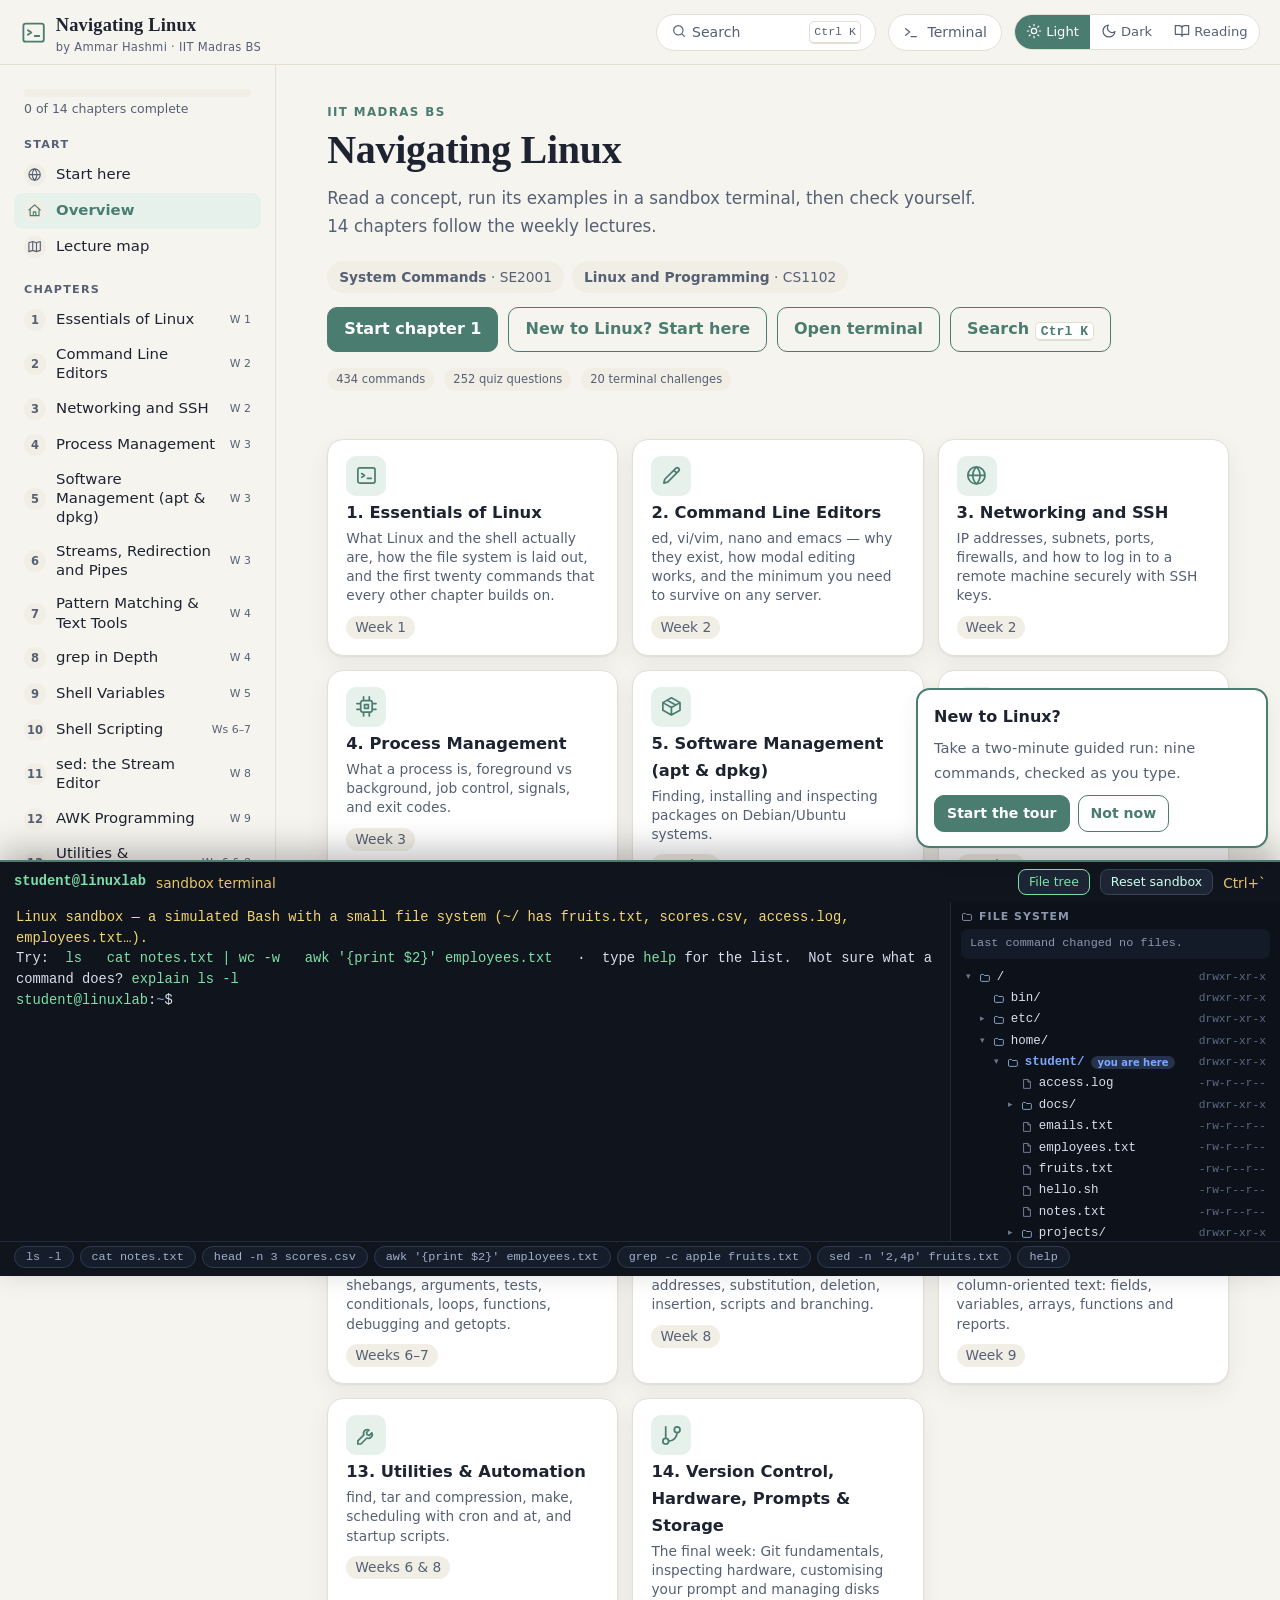
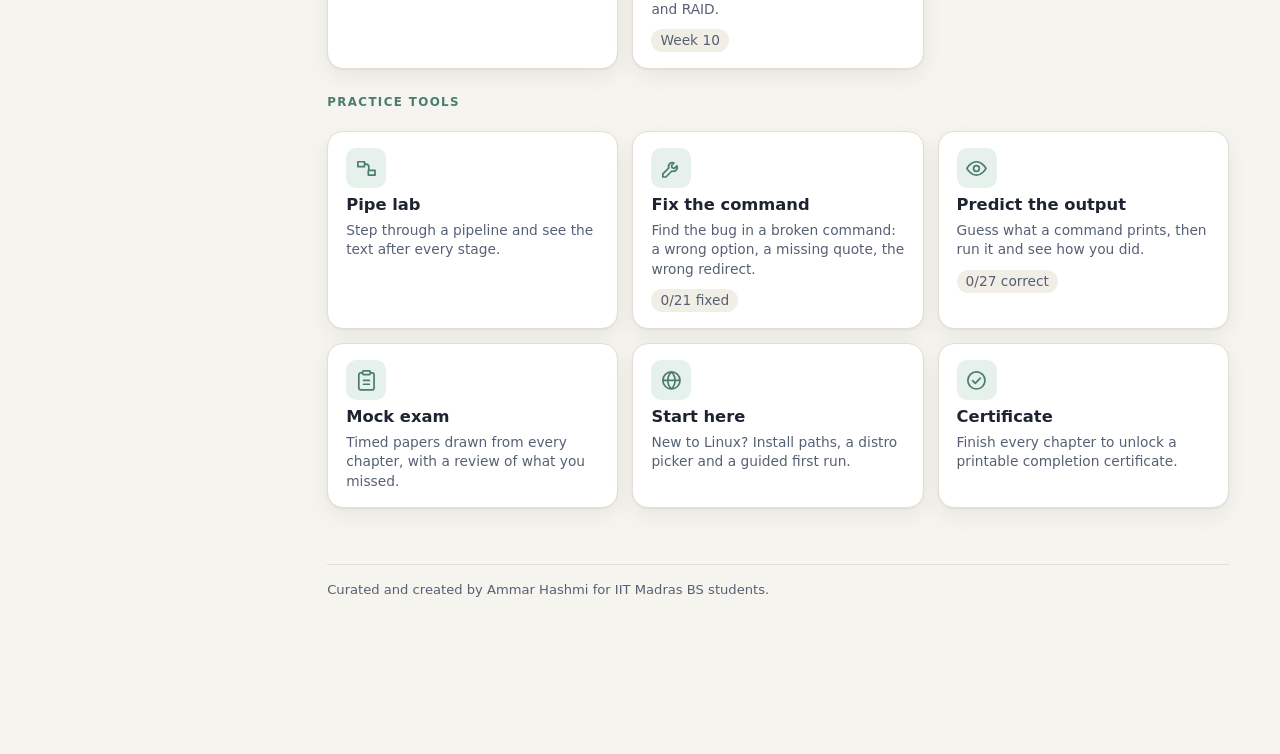
==== commit f49e3360: "Add onboarding and growth features: Start here, tour, explainer, mock exam, share cards, certificate" ====
--- a/navigating-linux-interactive-book.html
+++ b/navigating-linux-interactive-book.html
@@ -376,6 +376,56 @@
 }
 @media(max-width:420px){.brand>span{display:none}.themes .tl{display:none}.themes button{padding:5px 8px}.topbar .seg button{padding:5px 8px}}
 @media(min-width:2200px){.cards{grid-template-columns:repeat(auto-fill,minmax(17rem,1fr))}}
+
+/* ================= onboarding + growth ================= */
+.why{display:grid;grid-template-columns:repeat(auto-fit,minmax(14rem,1fr));gap:12px;margin:18px 0 6px}
+.why>div{background:var(--panel);border:1px solid var(--line);border-radius:14px;padding:14px 16px;display:flex;flex-direction:column;gap:4px}
+.why b{display:flex;align-items:center;gap:8px}.why .svgi{width:1.1em;height:1.1em;color:var(--accent)}.why span{color:var(--ink2);font-size:.92rem}
+.sh{margin:2rem 0 .6rem;font-size:1.3rem}.lede.sm{font-size:1rem;margin-top:0}.tiny{font-size:.85rem;color:var(--ink2);margin:.3em 0}
+.chips{display:flex;flex-wrap:wrap;gap:8px}
+.chip2,.pk{border:1px solid var(--line);background:var(--panel);color:var(--ink);border-radius:999px;padding:7px 14px;cursor:pointer;font:inherit;font-size:.92rem;text-align:left}
+.chip2:hover,.pk:hover{border-color:var(--accent)}.chip2.on,.pk.on{background:var(--accent-soft);border-color:var(--accent);color:var(--accent);font-weight:600}
+.inst{background:var(--panel);border:1px solid var(--line);border-radius:14px;padding:16px 18px;margin-top:12px}
+.forwho{margin:.6em 0 .2em;color:var(--ink2)}
+.steps{margin:.6em 0;padding-left:1.4em}.steps li{margin:.5em 0}.steps label{display:flex;gap:10px;align-items:flex-start;cursor:pointer}.steps input{margin-top:.35em;accent-color:var(--accent)}
+.tipbox{background:var(--accent-soft);border-radius:10px;padding:10px 14px;margin-top:10px;font-size:.92rem}
+.pq{margin:14px 0}.pqo{display:flex;flex-wrap:wrap;gap:8px;margin-top:6px}
+.pres{background:var(--panel);border:2px solid var(--accent);border-radius:14px;padding:16px 20px;margin-top:16px}.pres h3{margin:.1em 0 .2em;font-size:1.5rem}
+.cbtn{font:inherit;text-align:left;cursor:pointer;color:inherit}
+.tour{position:fixed;right:12px;bottom:calc(var(--db) + 12px);z-index:45;width:min(22rem,calc(100vw - 24px));background:var(--panel);color:var(--ink);border:2px solid var(--accent);border-radius:14px;box-shadow:var(--shadow);padding:14px 16px;transition:bottom .25s}
+.tour[hidden]{display:none}body.dockopen .tour{bottom:calc(min(48vh,26rem) + 12px)}
+.tour p{margin:.4em 0;font-size:.92rem;color:var(--ink2)}.tour .row{margin-top:10px;gap:8px}.tour .btn{padding:6px 12px;font-size:.88rem}
+.tcmd{display:block;background:var(--term-bg);color:var(--term-ink);padding:8px 12px;border-radius:8px;font:.9rem var(--mono);overflow-x:auto;white-space:pre}
+.tprog{display:flex;gap:4px;margin-bottom:8px}.tprog i{flex:1;height:5px;border-radius:3px;background:var(--line)}.tprog i.d{background:var(--accent)}.tprog i.c{background:var(--accent);opacity:.45}
+.hint{color:#e8c46a;display:block;margin-top:2px}.hint b{color:#ffd98a}
+.xpl.on{border-color:var(--term-prompt)!important;color:var(--term-prompt)!important}
+.xp{background:var(--panel);border:1px solid var(--line);border-top:0;padding:10px 14px}.xsum{margin:0 0 8px;color:var(--ink2);font-size:.9rem}
+.xrow{display:grid;grid-template-columns:minmax(6rem,max-content) 1fr;gap:4px 14px;padding:4px 0;border-top:1px dashed var(--line);font-size:.9rem;align-items:baseline}
+.xrow code{white-space:pre-wrap;word-break:break-all}.xrow .k-cmd{color:var(--accent);font-weight:700}.xrow .k-flag{color:#b8860b}.xrow .k-op{color:#b04a8f;font-weight:700}.xrow .k-file{color:#2a7fb0}
+@media(max-width:600px){.xrow{grid-template-columns:1fr}}
+.modal{position:fixed;inset:0;z-index:70;background:rgba(10,12,18,.6);display:flex;align-items:center;justify-content:center;padding:16px}
+.mbox{background:var(--bg);color:var(--ink);border-radius:16px;padding:16px;width:min(46rem,100%);max-height:94vh;overflow:auto}.mhead{display:flex;justify-content:space-between;align-items:center;margin-bottom:10px}
+.mcv canvas{width:100%;height:auto;border-radius:10px;display:block;margin-bottom:12px}
+.certlab{display:flex;flex-direction:column;gap:4px;font-size:.9rem;color:var(--ink2)}.certlab input{min-width:min(22rem,100%)}
+.cert{margin-top:16px;background:#fbf8f1;color:#1d2430;border:8px double #2f6f5e;border-radius:6px;padding:clamp(14px,3vw,40px);text-align:center}
+.cert h2{font:700 clamp(1.4rem,4vw,2.6rem) Georgia,serif;margin:.2em 0;border:0}.c1{color:#2f6f5e;font-weight:700;letter-spacing:.12em;text-transform:uppercase;font-size:.85rem}
+.cname{font:italic 700 clamp(1.5rem,5vw,3rem) Georgia,serif;border-bottom:2px solid #c9c2b3;display:inline-block;padding:0 1em .1em;margin:.3em 0;max-width:100%;overflow-wrap:anywhere}
+.cert p{margin:.4em 0;color:#3a4350}.cst{color:#5b6573!important}.cfoot{display:flex;justify-content:space-between;gap:10px;flex-wrap:wrap;margin-top:1.6em;font-size:.85rem;color:#3a4350}.cfoot b{color:#2f6f5e}.cert small{display:block;margin-top:1em;color:#8b94a1}
+.xbar{position:sticky;top:var(--tb);z-index:5;display:flex;align-items:center;gap:14px;background:var(--bg);padding:8px 0;border-bottom:1px solid var(--line);margin-bottom:12px}
+.xt{font:700 1.3rem var(--mono);color:var(--accent)}.xt.low{color:#d64545}.xprog{flex:1;color:var(--ink2);font-size:.9rem}
+.opt.sel{background:var(--accent-soft);border-color:var(--accent)}
+.flagb{margin-left:auto;border:1px solid var(--line);background:var(--panel);color:var(--ink2);border-radius:999px;padding:3px 12px;font-size:.8rem;cursor:pointer}.flagb.on{border-color:#d9a21b;color:#b8860b;background:rgba(217,162,27,.12)}
+.xgrid{display:grid;grid-template-columns:repeat(auto-fill,minmax(2.4rem,1fr));gap:6px;margin-top:16px}
+.xn{border:1px solid var(--line);background:var(--panel);color:var(--ink);border-radius:8px;padding:6px 0;cursor:pointer;font:inherit;font-size:.85rem}.xn.ans{background:var(--accent-soft);border-color:var(--accent)}.xn.flg{box-shadow:inset 0 -3px 0 #d9a21b}.xn.cur{outline:2px solid var(--accent);outline-offset:1px;font-weight:700}
+.xres{display:flex;gap:20px;align-items:center;flex-wrap:wrap;margin:10px 0 14px}.xres .score{font-size:3rem;font-weight:800;color:var(--accent)}.xg{font-size:1.2rem}
+.xch{display:grid;gap:6px}.xcr{display:grid;grid-template-columns:minmax(8rem,16rem) 1fr 3rem;gap:10px;align-items:center;font-size:.9rem}
+@media(max-width:600px){.xcr{grid-template-columns:1fr 5rem 2.5rem}}
+.xrev{margin:10px 0}.xyou{color:#d64545;margin:.3em 0}.xok{color:var(--accent);margin:.3em 0;font-weight:600}
+@media print{.tour,.modal{display:none!important}.certpage .cert{border-width:6px}@page{margin:12mm}}
+.ex,.xcard,.q{scroll-margin-top:calc(var(--tb) + 16px)}
+
+.xrun .qtop{flex-wrap:wrap;gap:4px 12px}
+@media(max-width:600px){.tour{padding:10px 12px}.tour p{display:none}.tour .tcmd{margin-top:6px}.tour .row{margin-top:8px}}
 </style></head><body>
 <header class="topbar"><button class="iconbtn" id="menuBtn" aria-label="Menu"><i class="svgi" data-i="menu"></i></button>
 <a class="brand" href="#/home" style="color:inherit"><i class="svgi" data-i="terminal-square"></i><span>Navigating Linux<small>by Ammar Hashmi · IIT Madras BS</small></span></a><span class="spacer"></span>
@@ -1981,6 +2031,284 @@
   const api = { lines, splitPipeline, classify, droppedLines, cloneState, pipeSteps, modeStr, flat, fsDiff, isEmptyDiff, describeDiff, treeRows, shortPath, normOut, compareAnswer };
   root.LEARN = api;
   if (typeof module !== 'undefined' && module.exports) module.exports = api;
+})(typeof window !== 'undefined' ? window : globalThis);
+</script><script>/* Onboarding + growth logic. DOM-free so test.js can run it. Exposes window.GROW (and module.exports under Node). */
+(function (root) {
+  'use strict';
+
+  /* ---------- Day 0: ways to try Linux ---------- */
+  const INSTALL = [
+    { id: 'wsl', title: 'WSL on Windows', tag: 'Easiest', time: '15 min', risk: 'None', for: 'Windows 10/11 laptops. Keeps Windows exactly as it is.',
+      steps: [
+        'Open the Start menu, type PowerShell, right-click it and choose Run as administrator.',
+        'Run: wsl --install   (this installs Ubuntu by default).',
+        'Restart the computer when it asks.',
+        'Ubuntu opens by itself after the restart. Choose a username and password (the password stays invisible as you type, that is normal).',
+        'Check it works: type  uname -a  and  lsb_release -a . You are now in a real Linux shell.'],
+      tip: 'Your Windows files appear under /mnt/c. Keep project files inside the Linux home folder (~) for much better speed.' },
+    { id: 'vm', title: 'Virtual machine', tag: 'Safe on any OS', time: '45 min', risk: 'None', for: 'Windows, Mac or Linux. A full Linux desktop in a window, so you can break things freely.',
+      steps: [
+        'Install VirtualBox (Windows/Intel Mac) or UTM (Apple Silicon Mac).',
+        'Download the Ubuntu Desktop ISO from ubuntu.com (pick the LTS version).',
+        'Create a new VM: 4 GB RAM, 2 CPUs and 25 GB disk is a comfortable minimum.',
+        'Attach the ISO, start the VM and choose Install Ubuntu. Accept the defaults.',
+        'After the install, reboot, log in and open Terminal with Ctrl+Alt+T.'],
+      tip: 'Take a snapshot right after installing. If you ever wreck the system, restore the snapshot in seconds.' },
+    { id: 'usb', title: 'Live USB', tag: 'Try without installing', time: '30 min', risk: 'None', for: 'Anyone who wants to feel real Linux on real hardware before deciding.',
+      steps: [
+        'Get an 8 GB or larger USB stick (it will be erased).',
+        'Download an ISO (Ubuntu or Linux Mint) and write it with balenaEtcher or Rufus.',
+        'Restart and open the boot menu (usually F12, F10, Esc or F2, depending on the laptop).',
+        'Choose the USB drive, then Try Ubuntu / Try Linux Mint. Nothing is written to your disk.',
+        'Remove the stick and restart to go back to your normal system.'],
+      tip: 'Check that Wi-Fi, sound and the trackpad work before you decide to install.' },
+    { id: 'full', title: 'Install alongside Windows (dual boot)', tag: 'Most real', time: '1-2 hours', risk: 'Medium: back up first', for: 'When you are sure you want Linux as a daily system.',
+      steps: [
+        'Back up everything important. Any disk change carries some risk.',
+        'In Windows, open Disk Management and shrink your main drive to free 60 GB or more.',
+        'Boot from a live USB (see above) and choose Install, then Install alongside Windows.',
+        'Follow the installer. A boot menu will let you pick Windows or Linux at startup.',
+        'Disable Windows Fast Startup and BitLocker first if the installer complains about the disk.'],
+      tip: 'If the laptop uses BitLocker, save the recovery key before you touch partitions.' },
+    { id: 'mac', title: 'On a Mac', tag: 'Already half there', time: '5 min', risk: 'None', for: 'macOS Terminal is Unix-based, so most commands from this book work as they are.',
+      steps: [
+        'Open Terminal (Cmd+Space, type Terminal).',
+        'Try  ls ,  cd ,  grep  and  awk  right now. Some flags differ from GNU Linux (for example sed -i needs an argument on Mac).',
+        'For a true Linux system, install UTM and run Ubuntu ARM in a VM.'],
+      tip: 'Install GNU tools with  brew install coreutils gnu-sed gawk  if you want Linux-exact behaviour.' }
+  ];
+
+  /* ---------- Distro picker ---------- */
+  const DISTROS = {
+    ubuntu: { name: 'Ubuntu LTS', blurb: 'The default choice. Biggest community, most tutorials, long support.', best: 'Almost everyone, and what most college and cloud material assumes.' },
+    mint:   { name: 'Linux Mint', blurb: 'Windows-like desktop that works out of the box and stays out of your way.', best: 'First-timers and older laptops.' },
+    fedora: { name: 'Fedora Workstation', blurb: 'Fresh software and a clean GNOME desktop, backed by Red Hat.', best: 'Developers who want newer tools and the Red Hat style used at work.' },
+    debian: { name: 'Debian', blurb: 'Rock solid and minimal. Ubuntu is built on it.', best: 'People who value stability and want to learn how things fit together.' },
+    pop:    { name: 'Pop!_OS', blurb: 'Ubuntu-based, with good NVIDIA drivers and easy window tiling.', best: 'Laptops with an NVIDIA GPU, AI/ML and gaming.' },
+    arch:   { name: 'Arch Linux', blurb: 'You build the system yourself, piece by piece.', best: 'Experienced users who want to understand everything. Not a first install.' }
+  };
+  const PICKER = [
+    { id: 'hw', q: 'What are you running today?', o: [
+      { t: 'Windows laptop, fairly modern', s: { ubuntu: 2, fedora: 1, pop: 1, mint: 1 } },
+      { t: 'Old or low-spec laptop (4 GB RAM or less)', s: { mint: 3, debian: 1, ubuntu: 0 } },
+      { t: 'Laptop or PC with an NVIDIA GPU', s: { pop: 3, ubuntu: 2, fedora: 1 } },
+      { t: 'Mac', s: { ubuntu: 2, fedora: 1, mint: 1 } }] },
+    { id: 'xp', q: 'How comfortable are you with computers?', o: [
+      { t: 'Total beginner', s: { mint: 3, ubuntu: 3, pop: 1 } },
+      { t: 'I install software and fix small problems', s: { ubuntu: 2, fedora: 2, debian: 1, pop: 2, mint: 1 } },
+      { t: 'I like tinkering and reading manuals', s: { debian: 2, fedora: 2, arch: 3, ubuntu: 1 } }] },
+    { id: 'goal', q: 'What do you mainly want Linux for?', o: [
+      { t: 'College courses (SE2001, CS1102) and the basics', s: { ubuntu: 3, mint: 2, debian: 1 } },
+      { t: 'Data science, AI and ML', s: { ubuntu: 3, pop: 3, fedora: 1 } },
+      { t: 'Web and backend development', s: { ubuntu: 2, fedora: 3, debian: 2 } },
+      { t: 'Servers and DevOps', s: { debian: 3, ubuntu: 2, fedora: 2 } },
+      { t: 'Learning how it all works', s: { arch: 3, debian: 2, fedora: 1 } }] },
+    { id: 'stab', q: 'Which do you prefer?', o: [
+      { t: 'It should just work and rarely change', s: { ubuntu: 2, debian: 3, mint: 2 } },
+      { t: 'A balance of new and stable', s: { ubuntu: 2, fedora: 2, pop: 2, mint: 1 } },
+      { t: 'The newest software, even if it breaks sometimes', s: { fedora: 2, arch: 3, pop: 1 } }] },
+    { id: 'look', q: 'What kind of desktop do you want?', o: [
+      { t: 'Familiar, like Windows', s: { mint: 3, ubuntu: 1 } },
+      { t: 'Clean and modern, like macOS', s: { fedora: 2, ubuntu: 2, pop: 2 } },
+      { t: 'I will customise it myself', s: { arch: 2, debian: 1, fedora: 1 } }] }
+  ];
+  function pickDistro(answers) { // answers: array of option index per question
+    const sc = {}; Object.keys(DISTROS).forEach(k => sc[k] = 0);
+    PICKER.forEach((q, i) => { const o = q.o[answers[i]]; if (o) for (const k in o.s) sc[k] += o.s[k]; });
+    // A first install should never be Arch for someone who said "total beginner".
+    if (answers[1] === 0) sc.arch = Math.min(sc.arch, 0);
+    const list = Object.keys(sc).map(id => ({ id, score: sc[id], ...DISTROS[id] })).sort((a, b) => b.score - a.score || a.name.localeCompare(b.name));
+    const hw = answers[0];
+    const start = hw === 3 ? 'mac' : 'wsl';
+    return { top: list[0], next: list.slice(1, 3), all: list, start };
+  }
+
+  /* ---------- Command explainer ---------- */
+  const CMD = {
+    ls: 'list files and folders', cd: 'change directory', pwd: 'print the current directory', cat: 'print file contents', echo: 'print text', mkdir: 'make a folder',
+    rmdir: 'remove an empty folder', rm: 'remove files', cp: 'copy files', mv: 'move or rename files', touch: 'create an empty file or update its time', head: 'show the first lines',
+    tail: 'show the last lines', wc: 'count lines, words or bytes', sort: 'sort lines', uniq: 'collapse repeated neighbouring lines', cut: 'cut columns out of each line',
+    grep: 'search for lines that match a pattern', sed: 'edit a stream of text', awk: 'process text field by field', find: 'search for files', chmod: 'change file permissions',
+    chown: 'change file owner', ps: 'list processes', kill: 'send a signal to a process', tr: 'translate or delete characters', tee: 'write to a file and to the screen',
+    less: 'page through a file', man: 'show the manual page', which: 'show where a command lives', whoami: 'print your username', date: 'print the date and time',
+    df: 'show disk space', du: 'show disk usage', tar: 'bundle or unbundle archives', diff: 'compare two files', ln: 'make a link', paste: 'merge lines of files side by side',
+    xargs: 'build commands from input', basename: 'strip the folder from a path', dirname: 'strip the file name from a path', history: 'show command history', clear: 'clear the screen',
+    printf: 'print formatted text', test: 'check a condition', read: 'read input into a variable', export: 'make a variable visible to child programs', sleep: 'wait for some seconds',
+    id: 'show user and group ids', uname: 'print system information', hostname: 'print the machine name', env: 'show environment variables', sudo: 'run a command as administrator',
+    ping: 'check a network connection', curl: 'transfer data from a URL', ssh: 'log in to another machine', scp: 'copy files over ssh', top: 'live view of processes', free: 'show memory usage'
+  };
+  const FLAG = {
+    ls: { l: 'long format with permissions, owner and size', a: 'include hidden files (names starting with .)', h: 'human-readable sizes (K, M, G)', R: 'recurse into subfolders', t: 'sort by modification time', S: 'sort by size', r: 'reverse the order', 1: 'one entry per line', d: 'list the folder itself, not its contents' },
+    grep: { i: 'ignore upper/lower case', v: 'invert: show lines that do NOT match', n: 'show line numbers', c: 'print only the count of matching lines', r: 'search folders recursively', R: 'search folders recursively', E: 'use extended regular expressions', w: 'match whole words only', o: 'print only the matching part', l: 'list only file names that match', F: 'treat the pattern as plain text', A: 'also show lines after each match', B: 'also show lines before each match', e: 'give the pattern explicitly' },
+    cat: { n: 'number every line', A: 'show hidden characters like tabs and line ends' },
+    head: { n: 'how many lines to show', c: 'how many bytes to show' }, tail: { n: 'how many lines to show', f: 'keep watching the file for new lines', c: 'how many bytes to show' },
+    wc: { l: 'count lines', w: 'count words', c: 'count bytes', m: 'count characters' },
+    sort: { r: 'reverse order', n: 'compare as numbers', u: 'drop duplicate lines', k: 'sort by this column', t: 'field separator', f: 'ignore case', h: 'understand human sizes like 2K, 1G' },
+    uniq: { c: 'prefix each line with its count', d: 'show only repeated lines', u: 'show only lines that are not repeated', i: 'ignore case' },
+    cut: { d: 'field delimiter', f: 'which fields (columns) to keep', c: 'which characters to keep' },
+    rm: { r: 'delete folders and everything in them', R: 'delete folders and everything in them', f: 'force: no prompts, ignore missing files', i: 'ask before each delete', v: 'say what is being removed' },
+    cp: { r: 'copy folders recursively', R: 'copy folders recursively', i: 'ask before overwriting', v: 'say what is being copied', p: 'keep timestamps and permissions' },
+    mv: { i: 'ask before overwriting', v: 'say what is being moved', n: 'never overwrite' },
+    mkdir: { p: 'create parent folders as needed, no error if it exists', v: 'say what is created' },
+    sed: { n: 'do not print lines automatically', i: 'edit the file in place', e: 'give the script explicitly', E: 'use extended regular expressions' },
+    awk: { F: 'field separator' },
+    find: { name: 'match the file name', type: 'f for files, d for folders', size: 'match the size', mtime: 'match modification age in days', exec: 'run a command on each match', maxdepth: 'how deep to look', iname: 'match the name, ignoring case', delete: 'delete every match' },
+    chmod: { R: 'apply to folders recursively' }, ps: { e: 'every process', f: 'full format', a: 'all users', u: 'user-oriented format', x: 'include processes without a terminal' },
+    tr: { d: 'delete these characters', s: 'squeeze repeated characters into one', c: 'use the complement of the set' },
+    tee: { a: 'append instead of overwrite' }, df: { h: 'human-readable sizes' }, du: { h: 'human-readable sizes', s: 'only a total for each argument' },
+    tar: { c: 'create an archive', x: 'extract an archive', t: 'list the contents', z: 'gzip compression', v: 'verbose', f: 'archive file name follows', j: 'bzip2 compression' },
+    diff: { u: 'unified format', r: 'compare folders recursively', q: 'only say whether files differ' }, ln: { s: 'make a symbolic link' }, xargs: { n: 'max arguments per command', I: 'replace this placeholder with each input' },
+    echo: { n: 'do not print the trailing newline', e: 'interpret escapes like \\n and \\t' }, kill: { 9: 'SIGKILL: cannot be ignored', 15: 'SIGTERM: ask politely (the default)' }
+  };
+  const OPS = { '|': 'pipe: send the output of the left side into the right side', '||': 'run the right side only if the left side failed', '&&': 'run the right side only if the left side succeeded', ';': 'run the next command after this one finishes', '&': 'run in the background',
+    '>': 'redirect output to a file (overwrites it)', '>>': 'redirect output to a file (appends)', '<': 'read input from a file', '2>': 'redirect error messages to a file', '2>>': 'append error messages to a file', '2>&1': 'send errors to the same place as normal output', '&>': 'redirect output and errors to a file' };
+
+  function tokenize(src) {
+    const out = []; let i = 0; const n = src.length;
+    const isOp = /[|&;<>]/;
+    while (i < n) {
+      const c = src[i];
+      if (/\s/.test(c)) { i++; continue; }
+      if (isOp.test(c) || (c === '2' && src[i + 1] === '>' && (i === 0 || /\s/.test(src[i - 1])))) {
+        let j = i; if (src[j] === '2') j++;
+        const ch = src[j]; j++;
+        if ((ch === '>' && src[j] === '>') || (ch === '|' && src[j] === '|') || (ch === '&' && src[j] === '&')) j++;
+        else if (ch === '>' && src[j] === '&' && src[j + 1] === '1') j += 2;
+        out.push({ t: src.slice(i, j), op: true }); i = j; continue;
+      }
+      let j = i, buf = '', quoted = false;
+      while (j < n && !/\s/.test(src[j]) && !isOp.test(src[j])) {
+        const d = src[j];
+        if (d === '"' || d === "'") { const k = src.indexOf(d, j + 1); const end = k < 0 ? n : k; buf += src.slice(j, end + 1); j = end + 1; quoted = true; }
+        else if (d === '$' && src[j + 1] === '(') { let depth = 0, k = j + 1; for (; k < n; k++) { if (src[k] === '(') depth++; else if (src[k] === ')' && --depth === 0) break; } buf += src.slice(j, k + 1); j = k + 1; }
+        else { buf += d; j++; }
+      }
+      out.push({ t: buf, q: quoted }); i = j;
+    }
+    return out;
+  }
+  function explain(src, extra) {
+    extra = extra || {};
+    const toks = tokenize(src), parts = []; let cmd = null, afterRedir = false, sawArgs = 0;
+    for (const k of toks) {
+      if (k.op) { parts.push({ text: k.t, kind: 'op', desc: OPS[k.t] || 'shell operator' }); cmd = null; afterRedir = /^(2?>>?|<|&>)$/.test(k.t); sawArgs = 0; continue; }
+      if (afterRedir) { parts.push({ text: k.t, kind: 'file', desc: 'the file used by the redirect' }); afterRedir = false; continue; }
+      if (cmd === null) {
+        if (/^\w+=/.test(k.t)) { parts.push({ text: k.t, kind: 'assign', desc: 'set a variable' }); continue; }
+        cmd = k.t; sawArgs = 0;
+        parts.push({ text: k.t, kind: 'cmd', desc: CMD[k.t] || extra[k.t] || 'a command (see its man page)' }); continue;
+      }
+      sawArgs++;
+      if (/^--[\w-]+/.test(k.t) && !k.q) { parts.push({ text: k.t, kind: 'flag', desc: (FLAG[cmd] && FLAG[cmd][k.t.slice(2)]) || 'long option' }); continue; }
+      if (/^-[A-Za-z0-9]+$/.test(k.t) && !k.q && !/^-\d+$/.test(k.t) || /^-\d+$/.test(k.t) && FLAG[cmd] && FLAG[cmd][k.t.slice(1)]) {
+        const letters = k.t.slice(1).split(''), f = FLAG[cmd] || {};
+        if (cmd === 'find' || (letters.length > 1 && f[k.t.slice(1)])) { parts.push({ text: k.t, kind: 'flag', desc: f[k.t.slice(1)] || 'option' }); continue; }
+        const known = letters.filter(l => f[l]);
+        parts.push({ text: k.t, kind: 'flag', desc: known.length ? letters.map(l => l + ' = ' + (f[l] || 'option')).join('; ') : 'option' }); continue;
+      }
+      if (cmd === 'find' && /^-(name|type|size|mtime|exec|maxdepth|iname|delete)$/.test(k.t)) { parts.push({ text: k.t, kind: 'flag', desc: FLAG.find[k.t.slice(1)] }); continue; }
+      let kind = 'arg', desc = 'an argument';
+      if (k.q) { desc = /^'/.test(k.t) ? 'quoted text, kept exactly as written' : 'quoted text, variables inside are expanded'; if (cmd === 'grep' && sawArgs <= 2) desc = 'the pattern to search for'; if (cmd === 'awk' || cmd === 'sed') desc = 'the ' + cmd + ' program'; }
+      else if (/^\$\(/.test(k.t)) desc = 'command substitution: replaced by that command\'s output';
+      else if (/^\$\w+|^\$\{/.test(k.t)) desc = 'a variable that the shell expands';
+      else if (/[*?\[]/.test(k.t)) { desc = 'a wildcard that expands to matching names'; }
+      else if (/^~/.test(k.t)) desc = 'your home folder';
+      else if (k.t === '.') desc = 'the current folder'; else if (k.t === '..') desc = 'the parent folder';
+      else if (/\//.test(k.t) || /\.\w+$/.test(k.t)) { kind = 'file'; desc = 'a file or folder path'; }
+      parts.push({ text: k.t, kind, desc });
+    }
+    const cmds = parts.filter(p => p.kind === 'cmd'), pipes = parts.filter(p => p.text === '|').length, redir = parts.some(p => p.kind === 'op' && /^(2?>>?|&>)$/.test(p.text));
+    let summary = cmds.length ? 'This runs ' + cmds.map(c => c.text).join(', then ') + '.' : 'Nothing to explain yet.';
+    if (pipes) summary += ' Each | passes the left command\'s output to the next one.';
+    if (redir) summary += ' The output goes to a file instead of the screen.';
+    return { parts, summary };
+  }
+
+  /* ---------- Friendly error hints ---------- */
+  function lev(a, b) {
+    const m = a.length, n = b.length; if (!m) return n; if (!n) return m;
+    let prev = Array.from({ length: n + 1 }, (_, i) => i);
+    for (let i = 1; i <= m; i++) { const cur = [i]; for (let j = 1; j <= n; j++) cur[j] = Math.min(prev[j] + 1, cur[j - 1] + 1, prev[j - 1] + (a[i - 1] === b[j - 1] ? 0 : 1)); prev = cur; }
+    return prev[n];
+  }
+  function suggest(word, names, max) {
+    return names.map(n => ({ n, d: lev(word, n) })).filter(x => x.d <= Math.max(1, Math.floor(word.length / 3)) || x.n.startsWith(word) && word.length >= 2).sort((a, b) => a.d - b.d || a.n.localeCompare(b.n)).slice(0, max || 3).map(x => x.n);
+  }
+  function hint(err, cmd, names) {
+    err = (err || '').trim(); if (!err) return null;
+    let m;
+    if ((m = err.match(/(\S+): command not found/))) {
+      const w = m[1], s = suggest(w, names || []);
+      return { title: 'The shell does not know "' + w + '".', tip: s.length ? 'Did you mean ' + (s.length > 1 ? s.slice(0, -1).join(', ') + ' or ' + s[s.length - 1] : s[0]) + '? Commands are case-sensitive, and a typo is the usual cause.' : 'Check the spelling, or type help to see the commands this sandbox knows.' };
+    }
+    if (/No such file or directory/.test(err)) return { title: 'That path does not exist from where you are.', tip: 'Run pwd to see where you are and ls to see what is here. Names are case-sensitive, and a missing parent folder needs mkdir -p.' };
+    if (/Permission denied/.test(err)) return { title: 'You are not allowed to do that on this file.', tip: 'Check the permissions with ls -l. Read, write and execute are separate bits; chmod changes them.' };
+    if (/Not a directory/.test(err)) return { title: 'You tried to treat a file like a folder.', tip: 'cd only works on folders. Use cat to read a file, or ls -l to see which names are folders (they start with d).' };
+    if (/Is a directory/.test(err)) return { title: 'That is a folder, not a file.', tip: 'Use ls to look inside it, or add -r if the command should work on folders (for example cp -r, rm -r).' };
+    if (/missing (file )?operand|missing destination/.test(err)) return { title: 'The command needs more arguments.', tip: 'Most commands need to be told what to work on. Try man or --help to see the expected form.' };
+    if (/syntax error/.test(err)) return { title: 'The shell could not parse that line.', tip: 'Look for an unclosed quote, a dangling | or >, or a missing word after a redirect.' };
+    if (/File exists/.test(err)) return { title: 'Something with that name already exists.', tip: 'Pick another name, or use -p with mkdir to accept an existing folder.' };
+    if (/Directory not empty/.test(err)) return { title: 'The folder still has files in it.', tip: 'Use rm -r to remove a folder and its contents, but double-check the path first.' };
+    if (/invalid option|unrecognized option|illegal option/.test(err)) return { title: 'That flag does not exist for this command.', tip: 'Flags differ between commands. Check them with man or command --help.' };
+    return null;
+  }
+
+  /* ---------- Guided first-run tour ---------- */
+  const TOUR = [
+    { cmd: 'pwd', re: '^\\s*pwd\\s*$', say: 'Where am I?', why: 'pwd prints your current folder. Your home is /home/student.' },
+    { cmd: 'ls', re: '^\\s*ls\\s*$', say: 'What is in this folder?', why: 'ls lists files and folders.' },
+    { cmd: 'cat notes.txt', re: '^\\s*cat\\s+notes\\.txt\\s*$', say: 'Read a file.', why: 'cat prints a file on the screen.' },
+    { cmd: 'ls -l', re: '^\\s*ls\\s+-\\w*l\\w*\\s*$', say: 'Add a flag for more detail.', why: 'A flag such as -l changes how a command behaves. It shows permissions, owner and size.' },
+    { cmd: 'mkdir practice', re: '^\\s*mkdir\\s+(-p\\s+)?practice\\s*$', say: 'Make your own folder.', why: 'mkdir creates a folder. Check the file tree beside the terminal.' },
+    { cmd: 'cd practice', re: '^\\s*cd\\s+practice/?\\s*$', say: 'Step inside it.', why: 'cd changes directory. The prompt now shows where you are.' },
+    { cmd: 'echo hello linux > hello.txt', re: '^\\s*echo\\s+.+>\\s*hello\\.txt\\s*$', say: 'Write to a file.', why: '> sends output into a file instead of the screen. This is redirection.' },
+    { cmd: 'cat hello.txt', re: '^\\s*cat\\s+hello\\.txt\\s*$', say: 'Check what you wrote.', why: 'Your first file made with the shell.' },
+    { cmd: 'ls | wc -l', re: '^\\s*ls\\s*\\|\\s*wc\\s+-l\\s*$', say: 'Connect two commands.', why: 'The pipe | feeds the output of ls into wc -l, which counts lines. That is how Linux tools combine.' }
+  ];
+  function tourMatch(i, cmd) { const s = TOUR[i]; return !!s && new RegExp(s.re).test(cmd); }
+
+  /* ---------- Exam prep ---------- */
+  const EXAMS = [
+    { id: 'quick', name: 'Quick check', n: 15, mins: 20, note: 'A fast warm-up across all chapters.' },
+    { id: 'half', name: 'Half paper', n: 30, mins: 40, note: 'About half an exam sitting.' },
+    { id: 'full', name: 'Full mock', n: 50, mins: 75, note: 'Exam-length run with the clock on.' }
+  ];
+  function rng(seed) { let a = seed >>> 0; return () => { a = (a + 0x6D2B79F5) >>> 0; let t = a; t = Math.imul(t ^ (t >>> 15), t | 1); t ^= t + Math.imul(t ^ (t >>> 7), t | 61); return ((t ^ (t >>> 14)) >>> 0) / 4294967296; }; }
+  function shuf(arr, r) { const a = arr.slice(); for (let i = a.length - 1; i > 0; i--) { const j = Math.floor(r() * (i + 1)); [a[i], a[j]] = [a[j], a[i]]; } return a; }
+  // Draw n questions spread evenly across chapters, shuffle question order and answer order.
+  function buildExam(chapters, n, seed) {
+    const r = rng(seed), buckets = chapters.map(c => shuf(c.quiz.map(q => ({ ...q, _c: c.title, _cid: c.id })), r)), out = [];
+    let k = 0;
+    while (out.length < n && buckets.some(b => b.length)) { const b = buckets[k++ % buckets.length]; if (b.length) out.push(b.pop()); }
+    return shuf(out, r).map(q => {
+      const order = shuf(q.o.map((_, i) => i), r);
+      return { ...q, o: order.map(i => q.o[i]), a: order.indexOf(q.a) };
+    });
+  }
+  function gradeExam(exam, answers) {
+    let score = 0; const byChapter = {}, wrong = [];
+    exam.forEach((q, i) => {
+      const b = byChapter[q._c] || (byChapter[q._c] = { ok: 0, total: 0 }); b.total++;
+      if (answers[i] === q.a) { score++; b.ok++; } else wrong.push(i);
+    });
+    const pct = exam.length ? Math.round(score / exam.length * 100) : 0;
+    const weak = Object.keys(byChapter).map(t => ({ t, ...byChapter[t], p: byChapter[t].ok / byChapter[t].total })).filter(x => x.p < .7).sort((a, b) => a.p - b.p);
+    return { score, total: exam.length, pct, byChapter, wrong, weak, grade: gradeLabel(pct) };
+  }
+  function gradeLabel(p) { return p >= 90 ? 'Outstanding' : p >= 75 ? 'Strong' : p >= 60 ? 'Passing' : p >= 40 ? 'Needs revision' : 'Start with the chapters'; }
+  const fmtTime = s => { s = Math.max(0, Math.round(s)); return Math.floor(s / 60) + ':' + String(s % 60).padStart(2, '0'); };
+
+  /* ---------- Result card + certificate helpers ---------- */
+  function hash(str) { let h = 2166136261; for (let i = 0; i < str.length; i++) { h ^= str.charCodeAt(i); h = Math.imul(h, 16777619); } return (h >>> 0).toString(16).toUpperCase().padStart(8, '0'); }
+  function certReady(chapters, prog) { const left = chapters.filter(c => !prog.done[c.id]); return { ready: left.length === 0, left }; }
+  function certRef(name, dateISO) { return 'NL-' + hash((name || '').trim().toLowerCase() + '|' + dateISO).slice(0, 6); }
+  function cardText(r) {
+    return { title: r.title, big: r.score + ' / ' + r.total, pct: Math.round(r.score / r.total * 100) + '%', grade: gradeLabel(Math.round(r.score / r.total * 100)), date: r.date };
+  }
+  function shareText(r) { return 'I scored ' + r.score + '/' + r.total + ' on "' + r.title + '" in Navigating Linux, an interactive book for IIT Madras BS students by Ammar Hashmi. #Linux #IITMadrasBS'; }
+
+  const API = { INSTALL, DISTROS, PICKER, pickDistro, CMD, FLAG, OPS, tokenize, explain, lev, suggest, hint, TOUR, tourMatch, EXAMS, rng, buildExam, gradeExam, gradeLabel, fmtTime, hash, certReady, certRef, cardText, shareText };
+  root.GROW = API; if (typeof module !== 'undefined' && module.exports) module.exports = API;
 })(typeof window !== 'undefined' ? window : globalThis);
 </script>
 <script>window.CH = window.CH || [];
@@ -3054,13 +3382,17 @@
 function runCmd(cmd, opts) {
   opts = opts || {};
   const ph = promptHTML();
+  const xm = cmd.match(/^\s*explain\s+(.+)$/);
+  if (xm) { tprint(ph + esc(cmd)); tprint(explainText(xm[1])); return { out: '', err: '' }; }
   const before = LEARN.flat(sh.fs);
   const r = sh.run(cmd);
   if (r.clear) { term.log.innerHTML = ''; }
   else { tprint(ph + esc(cmd)); if (r.out) tprint(esc(r.out.replace(/\n$/, ''))); if (r.err) tprint('<span class="e">' + esc(r.err.replace(/\n$/, '')) + '</span>'); }
   updPrompt();
   renderTree(LEARN.fsDiff(before, LEARN.flat(sh.fs)), before);
+  friendlyHint(cmd, r);
   checkChallenge(cmd, r);
+  tourAfter(cmd, r);
   return r;
 }
 function updPrompt() { $('#tprompt').innerHTML = promptHTML(); }
@@ -3077,7 +3409,7 @@
 function initTerminal() {
   term.el = $('#term'); term.log = $('#tlog'); term.input = $('#tinput');
   tprint('<span class="ok">Linux sandbox — a simulated Bash with a small file system (~/ has fruits.txt, scores.csv, access.log, employees.txt…).</span>');
-  tprint('Try:  <span class="p">ls</span>   <span class="p">cat notes.txt | wc -w</span>   <span class="p">awk \'{print $2}\' employees.txt</span>   ·  type <span class="p">help</span> for the list.');
+  tprint('Try:  <span class="p">ls</span>   <span class="p">cat notes.txt | wc -w</span>   <span class="p">awk \'{print $2}\' employees.txt</span>   ·  type <span class="p">help</span> for the list.  Not sure what a command does? <span class="p">explain ls -l</span>');
   term.input.addEventListener('keydown', e => {
     if (e.key === 'Enter') { const c = term.input.value; term.input.value = ''; if (c.trim()) { term.hist.push(c); } term.hi = term.hist.length; runCmd(c); }
     else if (e.key === 'ArrowUp') { e.preventDefault(); if (term.hi > 0) term.input.value = term.hist[--term.hi]; }
@@ -3147,7 +3479,7 @@
   const r = route(); const pct = Math.round(doneCount() / CH.length * 100);
   $('#side').innerHTML = `
     <div class="ring"><i style="width:${pct}%"></i></div><div class="ringtxt">${doneCount()} of ${CH.length} chapters complete</div>
-    <h6>Start</h6><nav class="nav"><a href="#/home" class="${r.view === 'home' ? 'on' : ''}"><span class="n">${ICON('home')}</span>Overview</a><a href="#/map" class="${r.view === 'map' ? 'on' : ''}"><span class="n">${ICON('map')}</span>Lecture map</a></nav>
+    <h6>Start</h6><nav class="nav"><a href="#/start" class="${r.view === 'start' ? 'on' : ''}"><span class="n">${ICON('globe')}</span>Start here</a><a href="#/home" class="${r.view === 'home' ? 'on' : ''}"><span class="n">${ICON('home')}</span>Overview</a><a href="#/map" class="${r.view === 'map' ? 'on' : ''}"><span class="n">${ICON('map')}</span>Lecture map</a></nav>
     <h6>Chapters</h6><nav class="nav">${CH.map(c => `<a href="#/ch/${c.id}" class="${r.view === 'ch' && r.a === c.id ? 'on' : ''} ${prog.done[c.id] ? 'done' : ''}"><span class="n">${prog.done[c.id] ? '✓' : c.n}</span>${esc(c.title)}<span class="wk">${esc(c.weeks.replace('Week', 'W').replace('Weeks', 'W'))}</span></a>`).join('')}</nav>
     <h6>Practice</h6><nav class="nav">
       <a href="#/playground/regex" class="${r.view === 'playground' ? 'on' : ''}"><span class="n">${ICON('flask')}</span>Playground</a>
@@ -3157,6 +3489,8 @@
       <a href="#/predict" class="${r.view === 'predict' ? 'on' : ''}"><span class="n">${ICON('eye')}</span>Predict the output</a>
       <a href="#/quiz" class="${r.view === 'quiz' ? 'on' : ''}"><span class="n">${ICON('help')}</span>Mixed quiz</a>
       <a href="#/cards" class="${r.view === 'cards' ? 'on' : ''}"><span class="n">${ICON('layers')}</span>Flashcards</a>
+      <a href="#/exam" class="${r.view === 'exam' ? 'on' : ''}"><span class="n">${ICON('clipboard')}</span>Mock exam</a>
+      <a href="#/certificate" class="${r.view === 'certificate' ? 'on' : ''}"><span class="n">${ICON('check')}</span>Certificate</a>
       <a href="#/cheat" class="${r.view === 'cheat' ? 'on' : ''}"><span class="n">${ICON('clipboard')}</span>Cheat sheet</a></nav>`;
 }
 
@@ -3166,7 +3500,7 @@
   const m = main();
   const y = window.scrollY;
   if (!(opts && opts.keepScroll)) window.scrollTo(0, 0);
-  ({ home: vHome, ch: vChapter, map: vMap, playground: vPlayground, cards: vCards, cheat: vCheat, quiz: vQuiz, challenges: vChallenges, pipes: vPipes, fix: vFix, predict: vPredict }[r.view] || vHome)(m, r);
+  ({ home: vHome, ch: vChapter, map: vMap, playground: vPlayground, cards: vCards, cheat: vCheat, quiz: vQuiz, challenges: vChallenges, pipes: vPipes, fix: vFix, predict: vPredict, start: vStart, certificate: vCert, exam: vExam }[r.view] || vHome)(m, r);
   if (opts && opts.keepScroll) window.scrollTo(0, y);
 }
 
@@ -3178,16 +3512,16 @@
     <h1>Navigating Linux</h1>
     <p class="lede">Read a concept, run its examples in a sandbox terminal, then check yourself. ${CH.length} chapters follow the weekly lectures.</p>
     <div class="row subj"><span class="badge"><b>System Commands</b> · SE2001</span><span class="badge"><b>Linux and Programming</b> · CS1102</span></div>
-    <div class="row" style="margin-top:14px"><a class="btn" href="#/ch/essentials">Start chapter 1</a><button class="btn ghost" id="hTerm">Open terminal</button><button class="btn ghost" id="hSearch">Search <kbd>Ctrl K</kbd></button></div>
+    <div class="row" style="margin-top:14px"><a class="btn" href="#/ch/essentials">Start chapter 1</a><a class="btn ghost" href="#/start">New to Linux? Start here</a><button class="btn ghost" id="hTerm">Open terminal</button><button class="btn ghost" id="hSearch">Search <kbd>Ctrl K</kbd></button></div>
     <div class="row" style="margin-top:16px;color:var(--ink2);font-size:.86rem"><span class="badge">${cmdCount} commands</span><span class="badge">${nQ} quiz questions</span><span class="badge">${window.CHALLENGES.length} terminal challenges</span></div></div>
     <div class="cards">${CH.map(c => `<a class="card" href="#/ch/${c.id}"><div class="tile">${ICON(c.icon)}</div><b>${c.n}. ${esc(c.title)}</b><span>${esc(c.intro)}</span><div class="meta"><span class="badge">${esc(c.weeks)}</span>${prog.done[c.id] ? '<span class="badge ok">complete</span>' : ''}${prog.quiz[c.id] ? `<span class="badge">quiz ${prog.quiz[c.id].score}/${prog.quiz[c.id].total}</span>` : ''}</div></a>`).join('')}</div>
-    <div class="tools"><div class="eyebrow">Practice tools</div></div><div class="cards"><a class="card" href="#/pipes"><div class="tile">${ICON('pipe')}</div><b>Pipe lab</b><span>Step through a pipeline and see the text after every stage.</span></a><a class="card" href="#/fix"><div class="tile">${ICON('wrench')}</div><b>Fix the command</b><span>Find the bug in a broken command: a wrong option, a missing quote, the wrong redirect.</span><div class="meta"><span class="badge">${window.PRACTICE.FIX.filter(x => prog.fix[x.id]).length}/${window.PRACTICE.FIX.length} fixed</span></div></a><a class="card" href="#/predict"><div class="tile">${ICON('eye')}</div><b>Predict the output</b><span>Guess what a command prints, then run it and see how you did.</span><div class="meta"><span class="badge">${window.PRACTICE.PREDICT.filter(x => prog.pred[x.id]).length}/${window.PRACTICE.PREDICT.length} correct</span></div></a></div>
+    <div class="tools"><div class="eyebrow">Practice tools</div></div><div class="cards"><a class="card" href="#/pipes"><div class="tile">${ICON('pipe')}</div><b>Pipe lab</b><span>Step through a pipeline and see the text after every stage.</span></a><a class="card" href="#/fix"><div class="tile">${ICON('wrench')}</div><b>Fix the command</b><span>Find the bug in a broken command: a wrong option, a missing quote, the wrong redirect.</span><div class="meta"><span class="badge">${window.PRACTICE.FIX.filter(x => prog.fix[x.id]).length}/${window.PRACTICE.FIX.length} fixed</span></div></a><a class="card" href="#/predict"><div class="tile">${ICON('eye')}</div><b>Predict the output</b><span>Guess what a command prints, then run it and see how you did.</span><div class="meta"><span class="badge">${window.PRACTICE.PREDICT.filter(x => prog.pred[x.id]).length}/${window.PRACTICE.PREDICT.length} correct</span></div></a><a class="card" href="#/exam"><div class="tile">${ICON('clipboard')}</div><b>Mock exam</b><span>Timed papers drawn from every chapter, with a review of what you missed.</span></a><a class="card" href="#/start"><div class="tile">${ICON('globe')}</div><b>Start here</b><span>New to Linux? Install paths, a distro picker and a guided first run.</span></a><a class="card" href="#/certificate"><div class="tile">${ICON('check')}</div><b>Certificate</b><span>Finish every chapter to unlock a printable completion certificate.</span></a></div>
     <p class="credit-line">Curated and created by Ammar Hashmi for IIT Madras BS students.</p></div>`;
   $('#hTerm').onclick = () => openDock(true); $('#hSearch').onclick = () => openPal();
 }
 
 /* ---------- Chapter ---------- */
-function exHTML(e) { const pv = LEARN.splitPipeline(e.c), canViz = !pv.error && pv.stages.length > 1; return `<div class="ex"><div class="exhead"><code>${esc(e.c)}</code>${e.n ? `<span class="note">${esc(e.n)}</span>` : ''}<span class="exbtns"><button class="run">${ICON('play')} Run</button><button class="tt" title="Copy into terminal">${ICON('pencil')} Edit</button>${canViz ? `<button class="viz" title="Step through the pipeline">${ICON('pipe')} Visualize</button>` : ''}<button class="prd" title="Guess the output first">${ICON('eye')} Predict</button></span></div><pre class="exout" hidden></pre></div>`; }
+function exHTML(e) { const pv = LEARN.splitPipeline(e.c), canViz = !pv.error && pv.stages.length > 1; return `<div class="ex"><div class="exhead"><code>${esc(e.c)}</code>${e.n ? `<span class="note">${esc(e.n)}</span>` : ''}<span class="exbtns"><button class="run">${ICON('play')} Run</button><button class="tt" title="Copy into terminal">${ICON('pencil')} Edit</button>${canViz ? `<button class="viz" title="Step through the pipeline">${ICON('pipe')} Visualize</button>` : ''}<button class="prd" title="Guess the output first">${ICON('eye')} Predict</button><button class="xpl" title="Break this command into parts">${ICON('help')} Explain</button></span></div><pre class="exout" hidden></pre></div>`; }
 function vChapter(m, r) {
   const i = CH.findIndex(c => c.id === r.a); const c = CH[i] || CH[0]; const ci = CH.indexOf(c);
   const prev = CH[ci - 1], next = CH[ci + 1];
@@ -3211,7 +3545,7 @@
   $('#doneBtn').onclick = () => { prog.done[c.id] = !prog.done[c.id]; save(); render({ keepScroll: true }); };
   const cin = $('#cidrIn'); if (cin) { const upd = () => { $('#cidrOut').textContent = cidr(cin.value); }; cin.oninput = upd; upd(); }
   $$('[data-go]', m).forEach(a => a.onclick = e => { e.preventDefault(); go(a.dataset.go.replace(':', '/')); });
-  buildQuiz($('#quizHost'), c.quiz, res => { prog.quiz[c.id] = res; save(); renderSide(); });
+  buildQuiz($('#quizHost'), c.quiz, res => { prog.quiz[c.id] = res; save(); renderSide(); }, 'Chapter ' + c.n + ': ' + c.title);
   const secEl = id => document.getElementById('s-' + id);
   if (r.b) setTimeout(() => { const el = secEl(r.b); if (el) el.scrollIntoView({ behavior: 'smooth' }); }, 60);
   $$('.toc a', m).forEach(a => a.onclick = e => { e.preventDefault(); const el = secEl(a.dataset.sec); if (el) el.scrollIntoView({ behavior: 'smooth' }); });
@@ -3233,12 +3567,13 @@
 }
 
 /* ---------- Quiz widget ---------- */
-function buildQuiz(host, qs, onFinish) {
+function buildQuiz(host, qs, onFinish, title) {
   let i = 0, score = 0;
   const show = () => {
     if (i >= qs.length) {
-      host.innerHTML = `<div class="qdone"><div class="score">${score} / ${qs.length}</div><p class="lede" style="margin:.4em auto 1em">${score === qs.length ? 'Perfect score.' : score >= qs.length * .7 ? 'Solid. Review the ones you missed in the chapter.' : 'Re-read the chapter, run its examples, then try again.'}</p><button class="btn ghost" id="qr">Try again</button></div>`;
-      $('#qr', host).onclick = () => buildQuiz(host, qs, onFinish);
+      host.innerHTML = `<div class="qdone"><div class="score">${score} / ${qs.length}</div><p class="lede" style="margin:.4em auto 1em">${score === qs.length ? 'Perfect score.' : score >= qs.length * .7 ? 'Solid. Review the ones you missed in the chapter.' : 'Re-read the chapter, run its examples, then try again.'}</p><button class="btn" id="qs">Share result</button> <button class="btn ghost" id="qr">Try again</button></div>`;
+      $('#qr', host).onclick = () => buildQuiz(host, qs, onFinish, title);
+      $('#qs', host).onclick = () => shareModal({ title: title || 'Linux quiz', score, total: qs.length });
       onFinish && onFinish({ score, total: qs.length });
       return;
     }
@@ -3352,7 +3687,7 @@
   m.innerHTML = `<div class="page"><div class="eyebrow">Test yourself</div><h1>Mixed quiz</h1><p class="lede">Random questions drawn from every chapter.</p><div class="row noprint">${[10, 20, 30].map(n => `<button class="btn ${n === mixN ? '' : 'ghost'}" data-n="${n}">${n} questions</button>`).join('')}<button class="btn ghost" id="again">Reshuffle</button></div><div id="mq" class="quiz"></div></div>`;
   const pool = CH.flatMap(c => c.quiz.map(q => ({ ...q, _c: c.title })));
   const qs = shuffle(pool).slice(0, mixN);
-  buildQuiz($('#mq'), qs, res => { const b = store.get('best', {}); b['n' + mixN] = Math.max(b['n' + mixN] || 0, res.score); store.set('best', b); });
+  buildQuiz($('#mq'), qs, res => { const b = store.get('best', {}); b['n' + mixN] = Math.max(b['n' + mixN] || 0, res.score); store.set('best', b); }, 'Mixed quiz (' + mixN + ' questions)');
   $$('[data-n]', m).forEach(b => b.onclick = () => { mixN = +b.dataset.n; vQuiz(m); }); $('#again').onclick = () => vQuiz(m);
 }
 
@@ -3498,7 +3833,7 @@
   index = [];
   CH.forEach(c => { c.sections.forEach(s => { index.push({ k: 'sec', t: s.h, sub: `Ch ${c.n} · ${c.title}`, txt: (s.h + ' ' + strip(s.html)).toLowerCase(), go: `ch/${c.id}/${s.id}` }); (s.cmds || []).forEach(k => index.push({ k: 'cmd', t: k[0], sub: k[1], txt: (k[0] + ' ' + k[1]).toLowerCase(), go: `ch/${c.id}/${s.id}`, cmd: true })); }); });
   LECT.forEach(w => w.lectures.forEach(l => l.items.forEach(it => index.push({ k: 'lec', t: it.x, sub: `Week ${w.week} · ${l.title} @ ${it.t}`, txt: (it.x + ' ' + l.title).toLowerCase(), go: 'map' }))));
-  [['Pipe lab', 'Step through a pipeline stage by stage', 'pipes', 'pipe pipeline visualizer stdin stdout stage'], ['Fix the command', 'Practice: find the bug in a broken command', 'fix', 'fix debug broken bug command practice'], ['Predict the output', 'Practice: guess the output, then run it', 'predict', 'predict guess output practice']]
+  [['Start here', 'Install paths, distro picker and a guided first run for new people', 'start', 'start here install wsl ubuntu distro beginner new tour'], ['Mock exam', 'Timed mock paper drawn from every chapter', 'exam', 'mock exam test timed practice paper'], ['Certificate', 'Completion certificate once every chapter is done', 'certificate', 'certificate completion print pdf'], ['Pipe lab', 'Step through a pipeline stage by stage', 'pipes', 'pipe pipeline visualizer stdin stdout stage'], ['Fix the command', 'Practice: find the bug in a broken command', 'fix', 'fix debug broken bug command practice'], ['Predict the output', 'Practice: guess the output, then run it', 'predict', 'predict guess output practice']]
     .forEach(x => index.push({ k: 'sec', t: x[0], sub: x[1], txt: (x[0] + ' ' + x[3]).toLowerCase(), go: x[2] }));
 }
 function openPal() { if (!index) buildIndex(); $('#pal').classList.add('open'); const i = $('#palq'); i.value = ''; i.focus(); palSearch(''); }
@@ -3519,6 +3854,277 @@
   document.addEventListener('keydown', e => { if ((e.ctrlKey || e.metaKey) && e.key.toLowerCase() === 'k') { e.preventDefault(); openPal(); } else if (e.key === '/' && !/INPUT|TEXTAREA|SELECT/.test(document.activeElement.tagName)) { e.preventDefault(); openPal(); } else if (e.key === 'Escape') closePal(); else if (e.key === '`' && e.ctrlKey) { e.preventDefault(); openDock(!$('#dock').classList.contains('open')); } });
 }
 
+/* ================= Growth: Start here, tour, explainer, share cards, certificate, exam ================= */
+const G = window.GROW;
+prog.inst = prog.inst || {};
+const cmdDesc = (() => { const m = {}; CH.forEach(c => c.sections.forEach(s => (s.cmds || []).forEach(k => { const w = k[0].split(/\s+/)[0]; if (!m[w] || k[0] === w) m[w] = k[1]; }))); return m; })();
+const lowerFirst = s => s ? s.charAt(0).toLowerCase() + s.slice(1) : s;
+const extraDesc = (() => { const m = {}; for (const k in cmdDesc) m[k] = lowerFirst(cmdDesc[k]); return m; })();
+
+/* ---------- Start here ---------- */
+let pickAns = store.get('pick', []);
+function vStart(m, r) {
+  const sel = G.INSTALL.some(x => x.id === r.a) ? r.a : (store.get('inst', null) || G.INSTALL[0].id);
+  m.innerHTML = `<div class="page wide start"><div class="eyebrow">New to Linux?</div><h1>${ICON('globe')} Start here</h1>
+    <p class="lede">You do not need to give up Windows or buy anything. Pick a safe way to try Linux, choose a distro in two minutes, then take a guided first run in the terminal.</p>
+    <div class="why">
+      <div><b>${ICON('cpu')} It runs the internet</b><span>Most servers, phones (Android) and cloud machines run Linux.</span></div>
+      <div><b>${ICON('flask')} Data and AI live here</b><span>Training jobs, GPUs, containers and remote machines are all driven from a Linux shell.</span></div>
+      <div><b>${ICON('target')} Your courses need it</b><span>System Commands (SE2001) and Linux and Programming (CS1102) are hands-on Linux.</span></div></div>
+    <h2 class="sh">1 · Pick a way to try it</h2>
+    <div class="chips" id="instTabs" role="tablist">${G.INSTALL.map(x => `<button class="chip2 ${x.id === sel ? 'on' : ''}" data-id="${x.id}" role="tab">${esc(x.title)}</button>`).join('')}</div>
+    <div id="instBody" class="instbody"></div>
+    <h2 class="sh">2 · Which distro should you pick?</h2>
+    <p class="lede sm">Five quick questions. A distro is a flavour of Linux: same kernel and commands, different desktop and defaults.</p>
+    <div id="picker"></div>
+    <h2 class="sh">3 · Take your first steps</h2>
+    <div class="cards"><button class="card cbtn" id="stTour"><div class="tile">${ICON('play')}</div><b>Guided first run</b><span>Nine short commands, checked as you type them. About two minutes.</span></button>
+      <a class="card" href="#/ch/essentials"><div class="tile">${ICON('book')}</div><b>Chapter 1: Essentials</b><span>What Linux and the shell are, and your first twenty commands.</span></a>
+      <a class="card" href="#/challenges"><div class="tile">${ICON('target')}</div><b>Terminal challenges</b><span>Small puzzles in the sandbox with instant checking.</span></a></div>
+    <p class="credit-line">Curated and created by Ammar Hashmi for IIT Madras BS students.</p></div>`;
+  const drawInst = id => {
+    const x = G.INSTALL.find(y => y.id === id), done = x.steps.filter((_, i) => prog.inst[id + ':' + i]).length;
+    $('#instBody').innerHTML = `<div class="inst"><div class="row"><span class="badge ok">${esc(x.tag)}</span><span class="badge">${ICON('play')} ${esc(x.time)}</span><span class="badge">Risk: ${esc(x.risk)}</span></div>
+      <p class="forwho">${esc(x.for)}</p>
+      <ol class="steps">${x.steps.map((s, i) => `<li><label><input type="checkbox" data-s="${i}" ${prog.inst[id + ':' + i] ? 'checked' : ''}><span>${esc(s)}</span></label></li>`).join('')}</ol>
+      <div class="instfoot"><span class="tiny">${done} of ${x.steps.length} steps done</span></div>
+      <div class="tipbox"><b>Tip</b> ${esc(x.tip)}</div></div>`;
+    $$('#instBody input').forEach(c => c.onchange = () => { prog.inst[id + ':' + c.dataset.s] = c.checked; save(); drawInst(id); });
+  };
+  const pickTab = id => { store.set('inst', id); $$('#instTabs .chip2').forEach(b => b.classList.toggle('on', b.dataset.id === id)); drawInst(id); };
+  $$('#instTabs .chip2').forEach(b => b.onclick = () => pickTab(b.dataset.id)); drawInst(sel);
+  const drawPicker = () => {
+    const all = G.PICKER.every((_, i) => pickAns[i] !== undefined && pickAns[i] !== null);
+    let html = G.PICKER.map((q, i) => `<div class="pq"><b>${i + 1}. ${esc(q.q)}</b><div class="pqo">${q.o.map((o, j) => `<button class="pk ${pickAns[i] === j ? 'on' : ''}" data-q="${i}" data-j="${j}">${esc(o.t)}</button>`).join('')}</div></div>`).join('');
+    if (all) {
+      const p = G.pickDistro(pickAns), st = G.INSTALL.find(x => x.id === p.start);
+      html += `<div class="pres"><div class="eyebrow">Your match</div><h3>${esc(p.top.name)}</h3><p>${esc(p.top.blurb)}</p><p class="tiny"><b>Best for:</b> ${esc(p.top.best)}</p>
+        <p class="tiny"><b>Also consider:</b> ${p.next.map(n => esc(n.name)).join(' · ')}</p>
+        <p class="tiny"><b>Your first step:</b> <a href="#/start/${p.start}">${esc(st.title)}</a>. Try it before changing anything on your computer.</p>
+        <button class="btn ghost" id="pkReset">Retake</button></div>`;
+    }
+    $('#picker').innerHTML = html;
+    $$('#picker .pk').forEach(b => b.onclick = () => { pickAns[+b.dataset.q] = +b.dataset.j; store.set('pick', pickAns); drawPicker(); });
+    const rs = $('#pkReset'); if (rs) rs.onclick = () => { pickAns = []; store.set('pick', pickAns); drawPicker(); };
+  };
+  drawPicker();
+  $('#stTour').onclick = tourStart;
+}
+
+/* ---------- Guided first-run tour ---------- */
+let tour = store.get('tour', { i: 0, on: false, seen: false });
+const tourSave = () => store.set('tour', tour);
+function tourEl() { let el = $('#tour'); if (!el) { el = document.createElement('div'); el.id = 'tour'; el.className = 'tour'; el.setAttribute('role', 'dialog'); el.setAttribute('aria-label', 'Guided tour'); document.body.appendChild(el); } return el; }
+function tourRender() {
+  const el = tourEl(), T = G.TOUR, v = route().view;
+  if (!tour.on) {
+    if (tour.seen || !(v === 'home' || v === 'start')) { el.hidden = true; return; }
+    el.hidden = false;
+    el.innerHTML = `<b>New to Linux?</b><p>Take a two-minute guided run: nine commands, checked as you type.</p><div class="row"><button class="btn" id="tOn">Start the tour</button><button class="btn ghost" id="tNo">Not now</button></div>`;
+    $('#tOn').onclick = tourStart; $('#tNo').onclick = () => { tour.seen = true; tourSave(); tourRender(); }; return;
+  }
+  el.hidden = false;
+  if (tour.i >= T.length) {
+    el.innerHTML = `<b>${ICON('check')} Tour complete</b><p>You moved around, made a folder, wrote a file and joined two commands with a pipe. That is the core of the shell.</p><div class="row"><a class="btn" href="#/ch/essentials" id="tNext">Start chapter 1</a><button class="btn ghost" id="tX">Close</button></div>`;
+    $('#tX').onclick = tourClose; $('#tNext').onclick = tourClose; return;
+  }
+  const s = T[tour.i];
+  el.innerHTML = `<div class="tprog">${T.map((_, i) => `<i class="${i < tour.i ? 'd' : i === tour.i ? 'c' : ''}"></i>`).join('')}</div>
+    <b>Step ${tour.i + 1} of ${T.length}: ${esc(s.say)}</b><p>Type this in the terminal and press Enter:</p><code class="tcmd">${esc(s.cmd)}</code>
+    <div class="row"><button class="btn" id="tType">Type it for me</button><button class="btn ghost" id="tSkip">Skip</button><button class="btn ghost" id="tX">Close</button></div>`;
+  $('#tType').onclick = () => setInput(s.cmd);
+  $('#tSkip').onclick = () => { tour.i++; tourSave(); tourRender(); };
+  $('#tX').onclick = tourClose;
+}
+function tourClose() { tour.on = false; tour.seen = true; tourSave(); tourRender(); }
+function tourStart() { tour = { i: 0, on: true, seen: true }; tourSave(); resetSandbox(); openDock(true); tourRender(); }
+function tourAfter(cmd, r) {
+  if (!tour.on || tour.i >= G.TOUR.length || r.err || !G.tourMatch(tour.i, cmd)) return;
+  tprint('<span class="ok">✔ ' + esc(G.TOUR[tour.i].why) + '</span>');
+  tour.i++; tourSave(); tourRender();
+}
+function tourBoot() { setTimeout(tourRender, 900); window.addEventListener('hashchange', tourRender); }
+
+/* ---------- Command explainer + friendly errors ---------- */
+function explainHTML(cmd) {
+  const e = G.explain(cmd, extraDesc);
+  return `<div class="xp"><p class="xsum">${esc(e.summary)}</p>${e.parts.map(p => `<div class="xrow"><code class="k-${p.kind}">${esc(p.text)}</code><span>${esc(p.desc)}</span></div>`).join('')}</div>`;
+}
+function explainText(cmd) {
+  const e = G.explain(cmd, extraDesc);
+  return e.parts.map(p => `<span class="p">${esc(p.text)}</span>  ${esc(p.desc)}`).join('\n') + '\n' + esc(e.summary);
+}
+function friendlyHint(cmd, r) {
+  if (!r.err) return;
+  const h = G.hint(r.err, cmd, Object.keys(sh.C));
+  if (h) tprint(`<span class="hint"><b>${esc(h.title)}</b> ${esc(h.tip)}</span>`);
+}
+document.addEventListener('click', e => {
+  const b = e.target.closest('button.xpl'); if (!b) return;
+  const ex = b.closest('.ex'); if (!ex) return;
+  const old = $('.xp', ex);
+  if (old) { old.remove(); b.classList.remove('on'); return; }
+  b.classList.add('on'); $('.exhead', ex).insertAdjacentHTML('afterend', explainHTML($('code', ex).textContent));
+});
+
+/* ---------- Share card (PNG) ---------- */
+const MONO = '"SF Mono",Menlo,Consolas,"DejaVu Sans Mono",monospace', SANS = 'system-ui,-apple-system,"Segoe UI",Roboto,sans-serif';
+function rr(c, x, y, w, h, r) { c.beginPath(); c.moveTo(x + r, y); c.arcTo(x + w, y, x + w, y + h, r); c.arcTo(x + w, y + h, x, y + h, r); c.arcTo(x, y + h, x, y, r); c.arcTo(x, y, x + w, y, r); c.closePath(); }
+function drawCard(info) {
+  const cv = document.createElement('canvas'); cv.width = 1200; cv.height = 630; const c = cv.getContext('2d');
+  const t = G.cardText(info), p = info.score / info.total;
+  const g = c.createLinearGradient(0, 0, 1200, 630); g.addColorStop(0, '#0e1520'); g.addColorStop(1, '#16283a'); c.fillStyle = g; c.fillRect(0, 0, 1200, 630);
+  c.fillStyle = 'rgba(95,208,168,.07)'; for (let i = 0; i < 12; i++) c.fillRect(0, 52 * i + 20, 1200, 1);
+  rr(c, 60, 60, 1080, 510, 22); c.fillStyle = '#0b1018'; c.fill(); c.strokeStyle = '#2b3a50'; c.lineWidth = 2; c.stroke();
+  ['#ff5f57', '#febc2e', '#28c840'].forEach((k, i) => { c.beginPath(); c.arc(100 + i * 28, 98, 8, 0, 7); c.fillStyle = k; c.fill(); });
+  c.fillStyle = '#7f8da3'; c.font = '22px ' + MONO; c.fillText('student@linuxlab: ~', 200, 106);
+  c.fillStyle = '#5fd0a8'; c.font = 'bold 30px ' + MONO; c.fillText(info.cmd || '$ quiz --result', 100, 180);
+  c.fillStyle = '#e8eef5'; c.font = 'bold 40px ' + SANS; wrapText(c, t.title, 100, 245, 1000, 48, 2);
+  c.fillStyle = '#5fd0a8'; c.font = 'bold 150px ' + MONO; c.fillText(t.big, 100, 440);
+  const bx = Math.max(540, 100 + c.measureText(t.big).width + 50), bw = 1100 - bx;
+  c.fillStyle = '#e8eef5'; c.font = 'bold 40px ' + SANS; wrapText(c, t.pct + ' · ' + t.grade, bx, 372, bw, 46, 2);
+  rr(c, bx, 462, bw, 20, 10); c.fillStyle = '#233146'; c.fill(); rr(c, bx, 462, Math.max(20, bw * p), 20, 10); c.fillStyle = '#5fd0a8'; c.fill();
+  c.fillStyle = '#7f8da3'; c.font = '24px ' + SANS; c.fillText('Navigating Linux · by Ammar Hashmi · IIT Madras BS', 100, 530); c.textAlign = 'right'; c.fillText(t.date, 1100, 530); c.textAlign = 'left';
+  return cv;
+}
+function wrapText(c, text, x, y, maxW, lh, maxLines) {
+  const words = String(text).split(' '); let line = '', n = 0;
+  for (let i = 0; i < words.length; i++) {
+    const test = line ? line + ' ' + words[i] : words[i];
+    if (c.measureText(test).width > maxW && line) { if (++n >= maxLines) { c.fillText(line + '…', x, y); return; } c.fillText(line, x, y); line = words[i]; y += lh; } else line = test;
+  }
+  c.fillText(line, x, y);
+}
+const todayISO = () => { const d = new Date(); return d.getFullYear() + '-' + String(d.getMonth() + 1).padStart(2, '0') + '-' + String(d.getDate()).padStart(2, '0'); };
+function download(cv, name) { cv.toBlob(b => { if (!b) return; const a = document.createElement('a'); a.href = URL.createObjectURL(b); a.download = name; document.body.appendChild(a); a.click(); a.remove(); setTimeout(() => URL.revokeObjectURL(a.href), 4000); }, 'image/png'); }
+function shareModal(info) {
+  info = { date: todayISO(), ...info };
+  const old = $('#shareModal'); if (old) old.remove();
+  const cv = drawCard(info), text = info.caption || G.shareText(info);
+  const el = document.createElement('div'); el.id = 'shareModal'; el.className = 'modal'; el.setAttribute('role', 'dialog'); el.setAttribute('aria-label', 'Share your result');
+  el.innerHTML = `<div class="mbox"><div class="mhead"><b>Share your result</b><button class="iconbtn" id="shX" aria-label="Close">×</button></div><div class="mcv"></div>
+    <div class="row"><button class="btn" id="shDl">Download image</button><button class="btn ghost" id="shCp">Copy caption</button><button class="btn ghost" id="shSh" hidden>Share…</button></div><p class="tiny" id="shMsg" aria-live="polite">Post the image with the caption on X, LinkedIn or Instagram.</p></div>`;
+  document.body.appendChild(el); $('.mcv', el).appendChild(cv);
+  const close = () => { el.remove(); document.removeEventListener('keydown', esc2); }, esc2 = e => { if (e.key === 'Escape') close(); };
+  document.addEventListener('keydown', esc2); el.onclick = e => { if (e.target === el) close(); }; $('#shX').onclick = close;
+  $('#shDl').onclick = () => download(cv, 'navigating-linux-result.png');
+  $('#shCp').onclick = () => { const done = ok => { $('#shMsg').textContent = ok ? 'Caption copied.' : 'Select and copy: ' + text; }; try { navigator.clipboard.writeText(text).then(() => done(true), () => done(false)); } catch (e) { done(false); } };
+  if (navigator.share) { const b = $('#shSh'); b.hidden = false; b.onclick = () => { cv.toBlob(bl => { const f = new File([bl], 'result.png', { type: 'image/png' }); const data = navigator.canShare && navigator.canShare({ files: [f] }) ? { files: [f], text } : { text }; navigator.share(data).catch(() => {}); }); }; }
+  $('#shDl').focus();
+}
+
+/* ---------- Certificate ---------- */
+function certStats() {
+  const q = CH.map(c => prog.quiz[c.id]).filter(Boolean), avg = q.length ? Math.round(q.reduce((a, b) => a + b.score / b.total, 0) / q.length * 100) : null;
+  return { chapters: CH.filter(c => prog.done[c.id]).length, avg, chal: window.CHALLENGES.filter(c => prog.chal[c.id]).length };
+}
+function drawCert(name, date, ref, st) {
+  const cv = document.createElement('canvas'); cv.width = 1600; cv.height = 1130; const c = cv.getContext('2d');
+  c.fillStyle = '#fbf8f1'; c.fillRect(0, 0, 1600, 1130); c.strokeStyle = '#2f6f5e'; c.lineWidth = 10; c.strokeRect(50, 50, 1500, 1030); c.lineWidth = 2; c.strokeRect(75, 75, 1450, 980);
+  c.textAlign = 'center'; c.fillStyle = '#2f6f5e'; c.font = 'bold 30px ' + SANS; c.fillText('NAVIGATING LINUX', 800, 190);
+  c.fillStyle = '#1d2430'; c.font = 'bold 84px Georgia,serif'; c.fillText('Certificate of Completion', 800, 310);
+  c.fillStyle = '#5b6573'; c.font = '34px ' + SANS; c.fillText('This certifies that', 800, 410);
+  c.fillStyle = '#1d2430'; c.font = 'italic bold 96px Georgia,serif'; let fs = 96; while (c.measureText(name).width > 1250 && fs > 40) { fs -= 4; c.font = 'italic bold ' + fs + 'px Georgia,serif'; } c.fillText(name, 800, 530);
+  c.strokeStyle = '#c9c2b3'; c.lineWidth = 2; c.beginPath(); c.moveTo(380, 565); c.lineTo(1220, 565); c.stroke();
+  c.fillStyle = '#3a4350'; c.font = '34px ' + SANS; c.fillText('has completed all ' + st.chapters + ' chapters of the interactive book', 800, 640);
+  c.font = 'bold 38px ' + SANS; c.fillText('System Commands (SE2001) · Linux and Programming (CS1102)', 800, 700);
+  c.font = '30px ' + SANS; c.fillStyle = '#5b6573'; c.fillText([st.avg !== null ? 'Average quiz score ' + st.avg + '%' : null, st.chal + ' of ' + window.CHALLENGES.length + ' terminal challenges solved'].filter(Boolean).join('  ·  '), 800, 780);
+  c.font = '28px ' + SANS; c.textAlign = 'left'; c.fillText('Date: ' + date, 150, 960); c.textAlign = 'right'; c.fillText('Reference: ' + ref, 1450, 960);
+  c.textAlign = 'center'; c.fillStyle = '#2f6f5e'; c.font = 'bold 30px ' + SANS; c.fillText('Curated and created by Ammar Hashmi', 800, 960);
+  c.fillStyle = '#8b94a1'; c.font = '22px ' + SANS; c.fillText('Self-paced completion record from this book. Not an official IIT Madras certificate.', 800, 1020);
+  return cv;
+}
+function vCert(m) {
+  const cr = G.certReady(CH, prog), st = certStats(), pct = Math.round(st.chapters / CH.length * 100);
+  if (!cr.ready) {
+    m.innerHTML = `<div class="page"><div class="eyebrow">Your record</div><h1>Certificate</h1><p class="lede">Finish every chapter to unlock a completion certificate you can print, save as PDF or download as an image.</p>
+      <div class="ring"><i style="width:${pct}%"></i></div><p class="tiny">${st.chapters} of ${CH.length} chapters marked complete.</p>
+      <div class="cards">${cr.left.map(c => `<a class="card" href="#/ch/${c.id}"><div class="tile">${ICON(c.icon)}</div><b>${c.n}. ${esc(c.title)}</b><span>Mark this chapter complete at its end.</span></a>`).join('')}</div></div>`;
+    return;
+  }
+  const date = todayISO(); let name = store.get('certname', '');
+  m.innerHTML = `<div class="page certpage"><div class="eyebrow noprint">All chapters complete</div><h1 class="noprint">Your certificate</h1>
+    <div class="row noprint"><label class="certlab">Name on certificate <input id="cName" maxlength="60" value="${esc(name)}" placeholder="Your full name" autocomplete="name"></label></div>
+    <div class="cert" id="certBox"></div>
+    <div class="row noprint" style="margin-top:16px"><button class="btn" id="cPrint">Print or save as PDF</button><button class="btn ghost" id="cPng">Download image</button><button class="btn ghost" id="cShare">Share announcement</button></div></div>`;
+  const paint = () => {
+    const n = ($('#cName').value || '').trim() || 'Your name', ref = G.certRef(n, date);
+    $('#certBox').innerHTML = `<div class="ci"><div class="c1">Navigating Linux</div><h2>Certificate of Completion</h2><p>This certifies that</p><div class="cname">${esc(n)}</div><p>has completed all ${st.chapters} chapters of the interactive book</p><b>System Commands (SE2001) · Linux and Programming (CS1102)</b>
+      <p class="cst">${st.avg !== null ? 'Average quiz score ' + st.avg + '% · ' : ''}${st.chal} of ${window.CHALLENGES.length} terminal challenges solved</p>
+      <div class="cfoot"><span>Date: ${esc(date)}</span><b>Curated and created by Ammar Hashmi</b><span>Reference: ${esc(ref)}</span></div>
+      <small>Self-paced completion record from this book. Not an official IIT Madras certificate.</small></div>`;
+    return { n, ref };
+  };
+  paint();
+  $('#cName').oninput = () => { store.set('certname', $('#cName').value); paint(); };
+  $('#cPrint').onclick = () => window.print();
+  $('#cPng').onclick = () => { const { n, ref } = paint(); download(drawCert(n, date, ref, st), 'navigating-linux-certificate.png'); };
+  $('#cShare').onclick = () => shareModal({ title: 'Completed all ' + CH.length + ' chapters', score: st.chapters, total: CH.length, cmd: '$ chapters --done', caption: 'I just completed all ' + CH.length + ' chapters of "Navigating Linux", an interactive book for IIT Madras BS students by Ammar Hashmi. #Linux #IITMadrasBS' });
+}
+
+/* ---------- Exam prep mode ---------- */
+let exam = null, examTimer = null;
+function vExam(m) {
+  clearInterval(examTimer);
+  if (exam && !exam.res) return examRun(m);
+  if (exam && exam.res) return examResult(m);
+  const best = store.get('exam', {});
+  m.innerHTML = `<div class="page"><div class="eyebrow">Exam prep</div><h1>${ICON('clipboard')} Mock exam</h1>
+    <p class="lede">Questions are drawn evenly from every chapter and the clock runs like a real sitting. You can flag questions and jump around. Answers are revealed only when you submit.</p>
+    <div class="cards">${G.EXAMS.map(x => `<div class="card xcard"><div class="tile">${ICON('play')}</div><b>${esc(x.name)}</b><span>${x.n} questions · ${x.mins} minutes. ${esc(x.note)}</span>
+      <div class="meta">${best[x.id] ? `<span class="badge ok">best ${best[x.id].pct}%</span>` : '<span class="badge">not attempted</span>'}</div><button class="btn" data-id="${x.id}">Start</button></div>`).join('')}</div>
+    <p class="tiny" style="margin-top:18px">Tip: finish the chapter quizzes first, then use the full mock one or two days before your exam. The result screen points you to your weakest chapters.</p></div>`;
+  $$('.xcard .btn', m).forEach(b => b.onclick = () => {
+    const cfg = G.EXAMS.find(x => x.id === b.dataset.id), qs = G.buildExam(CH, cfg.n, Date.now() & 0xffffffff);
+    exam = { cfg, qs, ans: new Array(qs.length).fill(null), flags: {}, i: 0, start: Date.now(), end: Date.now() + cfg.mins * 60000, res: null };
+    vExam(m);
+  });
+}
+function examRun(m) {
+  const e = exam, N = e.qs.length;
+  const submit = (auto) => {
+    const left = e.ans.filter(a => a === null).length;
+    if (!auto && left && !e.warned) { e.warned = true; const sb = $('#xSub'); sb.textContent = 'Submit anyway (' + left + ' blank)'; return; }
+    clearInterval(examTimer); e.res = G.gradeExam(e.qs, e.ans); e.took = Math.min(Date.now(), e.end) - e.start;
+    const best = store.get('exam', {}); if (!best[e.cfg.id] || best[e.cfg.id].pct < e.res.pct) best[e.cfg.id] = { pct: e.res.pct, date: todayISO() }; store.set('exam', best);
+    examResult(m);
+  };
+  const draw = () => {
+    e.warned = false; const q = e.qs[e.i], answered = e.ans.filter(a => a !== null).length;
+    m.innerHTML = `<div class="page xrun"><div class="xbar"><span class="xt" id="xTimer" aria-live="off">--:--</span><span class="xprog">Answered ${answered} of ${N}</span><button class="btn" id="xSub">Submit</button></div>
+      <div class="q"><div class="qtop"><span>Question ${e.i + 1} of ${N}</span><span class="tiny">${esc(q._c)}</span><button class="flagb ${e.flags[e.i] ? 'on' : ''}" id="xFlag" aria-pressed="${!!e.flags[e.i]}">${e.flags[e.i] ? 'Flagged' : 'Flag for review'}</button></div>
+        <p>${esc(q.q)}</p>${q.code ? `<pre class="qcode">${esc(q.code)}</pre>` : ''}
+        <div class="opts">${q.o.map((o, j) => `<button class="opt ${e.ans[e.i] === j ? 'sel' : ''}" data-j="${j}">${esc(o)}</button>`).join('')}</div>
+        <div class="row" style="margin-top:12px"><button class="btn ghost" id="xPrev" ${e.i === 0 ? 'disabled' : ''}>Previous</button><button class="btn ghost" id="xNext" ${e.i === N - 1 ? 'disabled' : ''}>Next</button><button class="btn ghost" id="xClear" ${e.ans[e.i] === null ? 'disabled' : ''}>Clear answer</button></div></div>
+      <div class="xgrid" role="navigation" aria-label="Question navigator">${e.qs.map((_, i) => `<button class="xn ${i === e.i ? 'cur' : ''} ${e.ans[i] !== null ? 'ans' : ''} ${e.flags[i] ? 'flg' : ''}" data-i="${i}" aria-label="Question ${i + 1}${e.ans[i] !== null ? ', answered' : ''}${e.flags[i] ? ', flagged' : ''}">${i + 1}</button>`).join('')}</div></div>`;
+    $$('.opt', m).forEach(b => b.onclick = () => { e.ans[e.i] = +b.dataset.j; draw(); });
+    $('#xPrev').onclick = () => { e.i--; draw(); }; $('#xNext').onclick = () => { e.i++; draw(); };
+    $('#xClear').onclick = () => { e.ans[e.i] = null; draw(); }; $('#xFlag').onclick = () => { e.flags[e.i] = !e.flags[e.i]; draw(); };
+    $$('.xn', m).forEach(b => b.onclick = () => { e.i = +b.dataset.i; draw(); });
+    $('#xSub').onclick = () => submit(false); tick();
+  };
+  const tick = () => {
+    if (route().view !== 'exam') { clearInterval(examTimer); return; }
+    const left = e.end - Date.now(), t = $('#xTimer'); if (!t) return;
+    if (left <= 0) { submit(true); return; }
+    t.textContent = G.fmtTime(left / 1000); t.classList.toggle('low', left < 60000);
+  };
+  draw(); examTimer = setInterval(tick, 1000);
+}
+function examResult(m) {
+  const e = exam, r = e.res;
+  m.innerHTML = `<div class="page"><div class="eyebrow">Result</div><h1>${esc(e.cfg.name)}</h1>
+    <div class="xres"><div class="score">${r.score} / ${r.total}</div><div><b class="xg">${r.pct}% · ${esc(r.grade)}</b><p class="tiny">Time used ${G.fmtTime(e.took / 1000)} of ${e.cfg.mins}:00</p></div></div>
+    <div class="row noprint"><button class="btn" id="xShare">Share result</button><button class="btn ghost" id="xNew">New exam</button></div>
+    <h2 class="sh">By chapter</h2><div class="xch">${Object.keys(r.byChapter).map(t => { const b = r.byChapter[t], p = Math.round(b.ok / b.total * 100); return `<div class="xcr"><span>${esc(t)}</span><span class="qbar"><i style="width:${p}%"></i></span><span>${b.ok}/${b.total}</span></div>`; }).join('')}</div>
+    ${r.weak.length ? `<h2 class="sh">Revise these first</h2><div class="row">${r.weak.map(w => { const c = CH.find(x => x.title === w.t); return `<a class="btn ghost" href="#/ch/${c.id}">${esc(w.t)}</a>`; }).join('')}</div>` : '<p class="lede sm">No weak chapters. Nice work.</p>'}
+    <h2 class="sh">Review your answers${r.wrong.length ? ` (${r.wrong.length} to learn from)` : ''}</h2>
+    ${r.wrong.length ? r.wrong.map(i => { const q = e.qs[i]; return `<div class="q xrev"><span class="tiny">Question ${i + 1} · ${esc(q._c)}</span><p>${esc(q.q)}</p>${q.code ? `<pre class="qcode">${esc(q.code)}</pre>` : ''}<p class="xyou">Your answer: ${e.ans[i] === null ? '<i>left blank</i>' : esc(q.o[e.ans[i]])}</p><p class="xok">Correct: ${esc(q.o[q.a])}</p><p class="tiny">${esc(q.e)}</p></div>`; }).join('') : '<p class="lede sm">You answered everything correctly.</p>'}</div>`;
+  $('#xNew').onclick = () => { exam = null; vExam(m); };
+  $('#xShare').onclick = () => shareModal({ title: e.cfg.name + ' (mock exam)', score: r.score, total: r.total });
+}
+
+
 /* ================= Boot ================= */
 function boot() {
   $$('[data-i]').forEach(el => { el.outerHTML = ICON(el.dataset.i); });
@@ -3527,7 +4133,7 @@
   $$('#themes button').forEach(b => b.onclick = () => setTheme(b.dataset.t));
   $('#menuBtn').onclick = () => $('#side').classList.toggle('open');
   $('#searchBtn').onclick = openPal; $('#termBtn').onclick = () => openDock(!$('#dock').classList.contains('open'));
-  initTerminal(); initPal(); render();
+  initTerminal(); initPal(); render(); tourBoot();
 }
 document.addEventListener('DOMContentLoaded', boot);
 })();
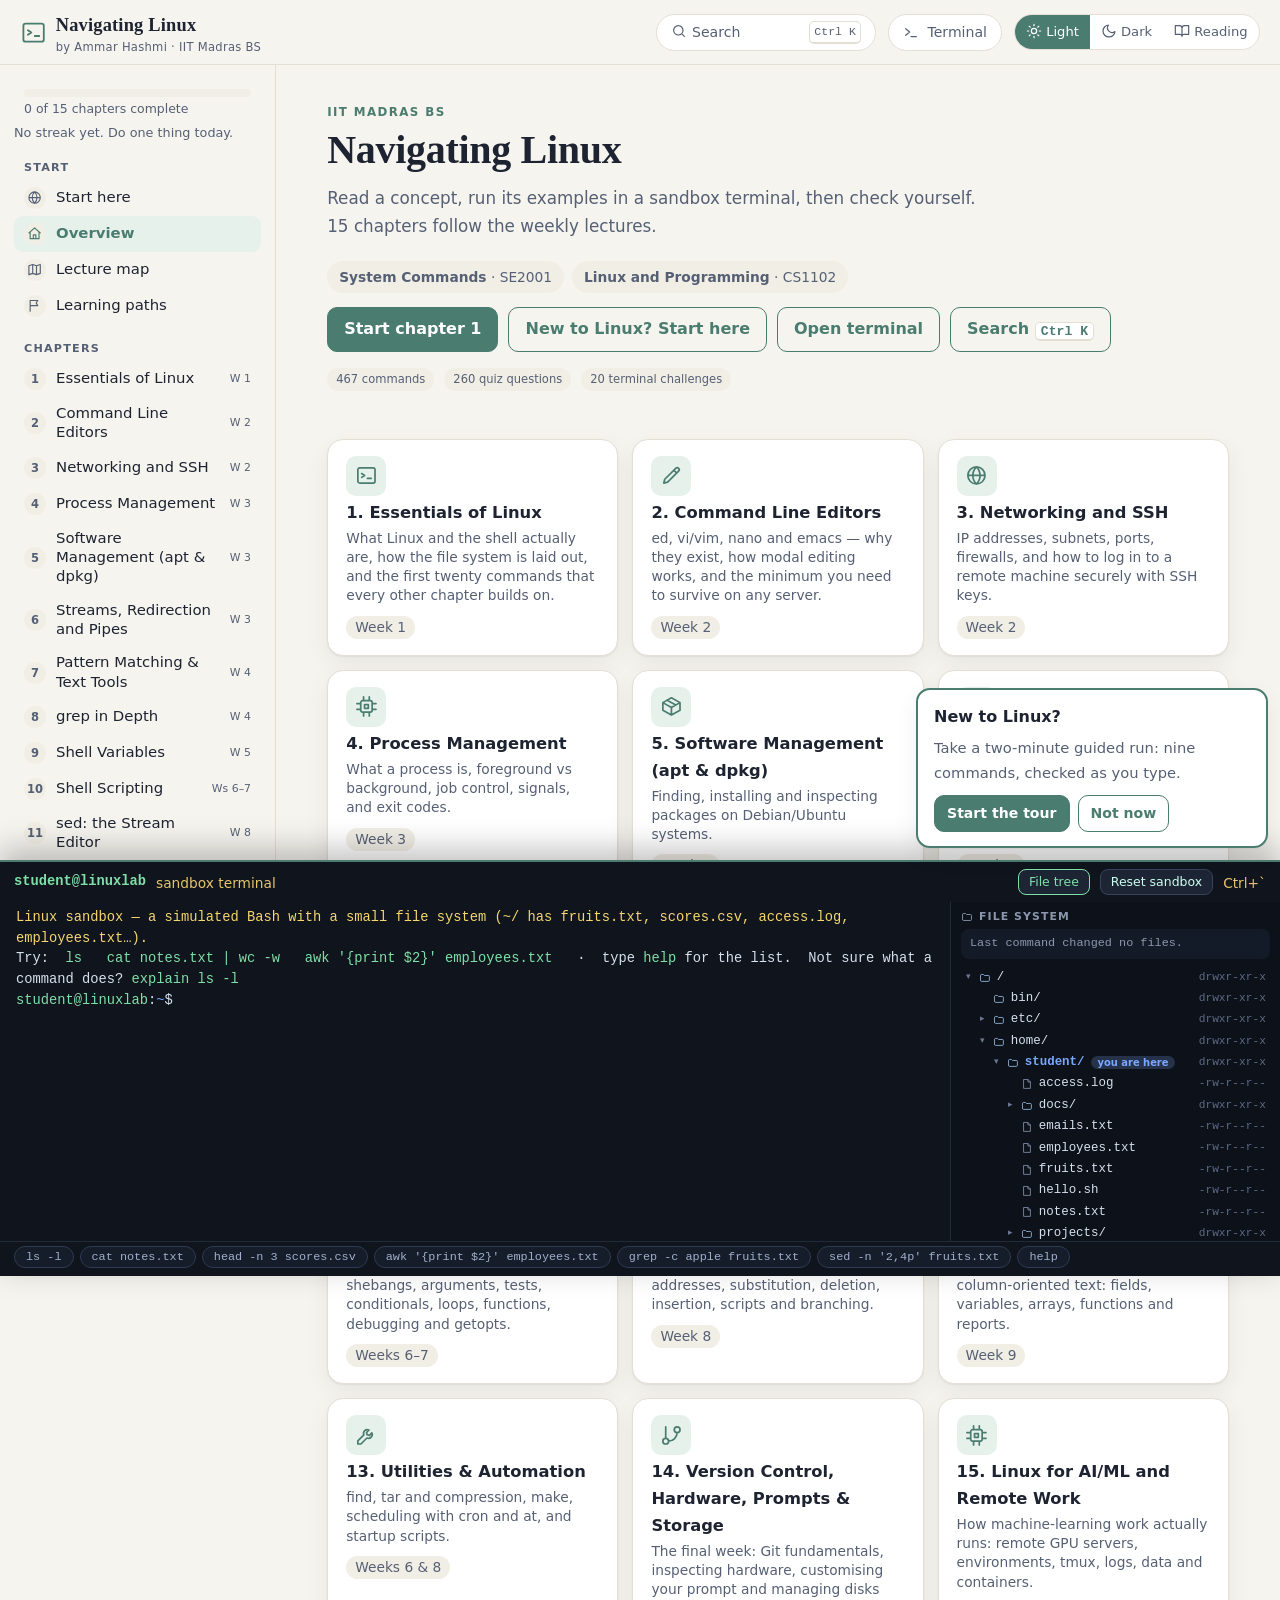
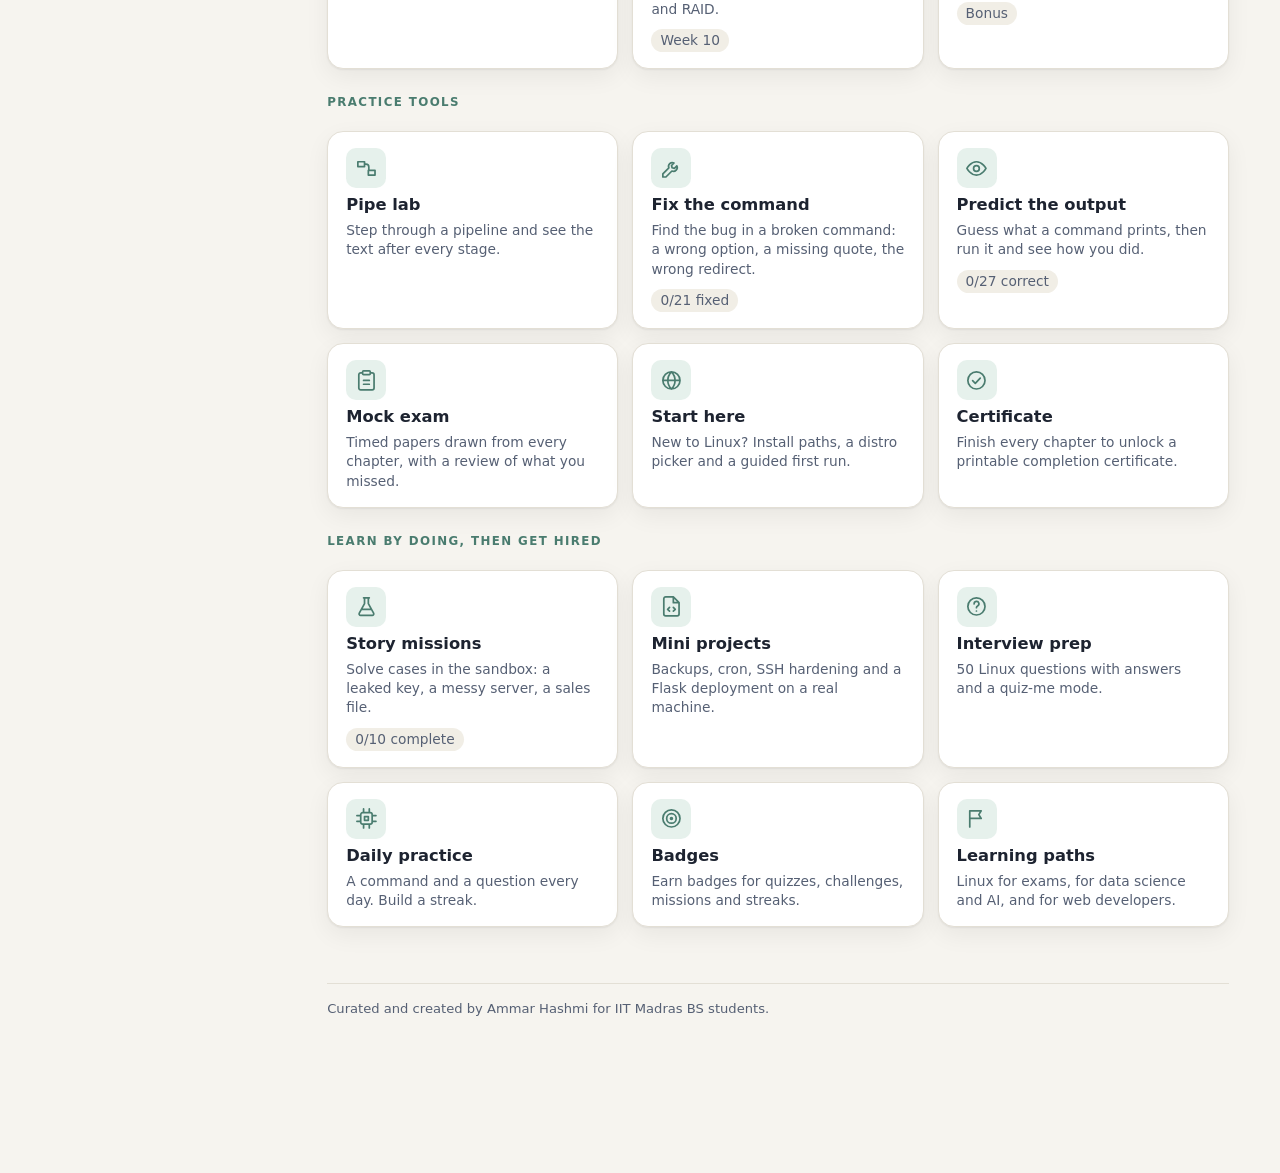
==== commit 38248439: "Add story missions, projects, interview prep, streaks, badges, paths, AI/ML chapter, languages, list" ====
--- a/navigating-linux-interactive-book.html
+++ b/navigating-linux-interactive-book.html
@@ -1,6 +1,6 @@
 <!doctype html>
 <html lang="en"><head><meta charset="utf-8"><meta name="viewport" content="width=device-width,initial-scale=1">
-<title>System Commands (SE2001) &amp; Linux and Programming (CS1102)</title><link rel="icon" type="image/svg+xml" href="data:image/svg+xml,%3Csvg%20xmlns=%22http://www.w3.org/2000/svg%22%20viewBox=%220%200%2064%2064%22%3E%3Crect%20width=%2264%22%20height=%2264%22%20rx=%2214%22%20fill=%22%232f5d50%22/%3E%3Crect%20x=%227%22%20y=%2212%22%20width=%2250%22%20height=%2240%22%20rx=%227%22%20fill=%22%2312151c%22/%3E%3Ccircle%20cx=%2214%22%20cy=%2219%22%20r=%222%22%20fill=%22%23f87171%22/%3E%3Ccircle%20cx=%2221%22%20cy=%2219%22%20r=%222%22%20fill=%22%23fbbf24%22/%3E%3Ccircle%20cx=%2228%22%20cy=%2219%22%20r=%222%22%20fill=%22%238fcfb5%22/%3E%3Cpath%20d=%22M15%2031l9%207-9%207%22%20fill=%22none%22%20stroke=%22%238fcfb5%22%20stroke-width=%224.5%22%20stroke-linecap=%22round%22%20stroke-linejoin=%22round%22/%3E%3Cpath%20d=%22M30%2046h18%22%20stroke=%22%23e8ebf2%22%20stroke-width=%224.5%22%20stroke-linecap=%22round%22/%3E%3C/svg%3E"><link rel="apple-touch-icon" href="data:image/svg+xml,%3Csvg%20xmlns=%22http://www.w3.org/2000/svg%22%20viewBox=%220%200%2064%2064%22%3E%3Crect%20width=%2264%22%20height=%2264%22%20rx=%2214%22%20fill=%22%232f5d50%22/%3E%3Crect%20x=%227%22%20y=%2212%22%20width=%2250%22%20height=%2240%22%20rx=%227%22%20fill=%22%2312151c%22/%3E%3Ccircle%20cx=%2214%22%20cy=%2219%22%20r=%222%22%20fill=%22%23f87171%22/%3E%3Ccircle%20cx=%2221%22%20cy=%2219%22%20r=%222%22%20fill=%22%23fbbf24%22/%3E%3Ccircle%20cx=%2228%22%20cy=%2219%22%20r=%222%22%20fill=%22%238fcfb5%22/%3E%3Cpath%20d=%22M15%2031l9%207-9%207%22%20fill=%22none%22%20stroke=%22%238fcfb5%22%20stroke-width=%224.5%22%20stroke-linecap=%22round%22%20stroke-linejoin=%22round%22/%3E%3Cpath%20d=%22M30%2046h18%22%20stroke=%22%23e8ebf2%22%20stroke-width=%224.5%22%20stroke-linecap=%22round%22/%3E%3C/svg%3E">
+<title>System Commands (SE2001) &amp; Linux and Programming (CS1102)</title><link rel="icon" type="image/svg+xml" href="data:image/svg+xml,%3Csvg%20xmlns=%22http://www.w3.org/2000/svg%22%20viewBox=%220%200%2064%2064%22%3E%3Crect%20width=%2264%22%20height=%2264%22%20rx=%2214%22%20fill=%22%232f5d50%22/%3E%3Crect%20x=%227%22%20y=%2212%22%20width=%2250%22%20height=%2240%22%20rx=%227%22%20fill=%22%2312151c%22/%3E%3Ccircle%20cx=%2214%22%20cy=%2219%22%20r=%222%22%20fill=%22%23f87171%22/%3E%3Ccircle%20cx=%2221%22%20cy=%2219%22%20r=%222%22%20fill=%22%23fbbf24%22/%3E%3Ccircle%20cx=%2228%22%20cy=%2219%22%20r=%222%22%20fill=%22%238fcfb5%22/%3E%3Cpath%20d=%22M15%2031l9%207-9%207%22%20fill=%22none%22%20stroke=%22%238fcfb5%22%20stroke-width=%224.5%22%20stroke-linecap=%22round%22%20stroke-linejoin=%22round%22/%3E%3Cpath%20d=%22M30%2046h18%22%20stroke=%22%23e8ebf2%22%20stroke-width=%224.5%22%20stroke-linecap=%22round%22/%3E%3C/svg%3E"><link rel="apple-touch-icon" href="data:image/svg+xml,%3Csvg%20xmlns=%22http://www.w3.org/2000/svg%22%20viewBox=%220%200%2064%2064%22%3E%3Crect%20width=%2264%22%20height=%2264%22%20rx=%2214%22%20fill=%22%232f5d50%22/%3E%3Crect%20x=%227%22%20y=%2212%22%20width=%2250%22%20height=%2240%22%20rx=%227%22%20fill=%22%2312151c%22/%3E%3Ccircle%20cx=%2214%22%20cy=%2219%22%20r=%222%22%20fill=%22%23f87171%22/%3E%3Ccircle%20cx=%2221%22%20cy=%2219%22%20r=%222%22%20fill=%22%23fbbf24%22/%3E%3Ccircle%20cx=%2228%22%20cy=%2219%22%20r=%222%22%20fill=%22%238fcfb5%22/%3E%3Cpath%20d=%22M15%2031l9%207-9%207%22%20fill=%22none%22%20stroke=%22%238fcfb5%22%20stroke-width=%224.5%22%20stroke-linecap=%22round%22%20stroke-linejoin=%22round%22/%3E%3Cpath%20d=%22M30%2046h18%22%20stroke=%22%23e8ebf2%22%20stroke-width=%224.5%22%20stroke-linecap=%22round%22/%3E%3C/svg%3E"><link rel="manifest" href="manifest.webmanifest"><meta name="theme-color" content="#2f5d50">
 <style>:root{
   --bg:#f6f4ef;--panel:#ffffff;--ink:#1d2330;--ink2:#566074;--line:#e3dfd5;--accent:#4a7c6f;--accent2:#3b6ea5;--accent-soft:#e6f1ec;
   --code-bg:#f1eee6;--term-bg:#10141c;--term-ink:#d7e0ee;--term-prompt:#7ee0a8;--term-dir:#7aa7ff;--term-err:#ff8b8b;
@@ -426,6 +426,59 @@
 
 .xrun .qtop{flex-wrap:wrap;gap:4px 12px}
 @media(max-width:600px){.tour{padding:10px 12px}.tour p{display:none}.tour .tcmd{margin-top:6px}.tour .row{margin-top:8px}}
+/* Start here: numbered steps with a checkbox that no longer sits on top of the list number */
+.steps{list-style:none;padding-left:0;counter-reset:st}
+.steps li{counter-increment:st}
+.steps label{align-items:flex-start;gap:12px;padding:6px 4px;border-radius:8px}
+.steps label:hover{background:var(--accent-soft)}
+.steps label::before{content:counter(st);order:-1;flex:none;width:1.7em;height:1.7em;border-radius:50%;background:var(--accent-soft);color:var(--accent);font-weight:700;font-size:.85rem;display:grid;place-items:center}
+.steps input{order:0;flex:none;width:1.15em;height:1.15em;margin-top:.3em}
+.steps input:checked+span{color:var(--ink2);text-decoration:line-through;text-decoration-color:var(--line)}
+
+/* ================= missions, projects, interview, daily, badges, paths, languages, listen ================= */
+.streakline{font-size:.8rem;color:var(--ink2);margin:2px 0 10px}.streakline b{color:var(--accent)}
+.instwrap{padding:14px 4px 0}.instwrap .btn{width:100%}
+.mpanel{max-height:46vh;overflow:auto}.mpanel p{display:block!important}.mpanel .eyebrow{margin:0 0 2px;font-size:.7rem}
+.mbrief{margin:.4em 0!important}.mtask{margin:.4em 0!important;color:var(--ink)!important}
+.mhint{background:var(--accent-soft);border-radius:8px;padding:6px 10px;margin:6px 0;font-size:.88rem}.mhint[hidden]{display:none}
+.mlist{display:grid;gap:10px;margin:8px 0 6px}
+.mcard{display:grid;grid-template-columns:2rem 1fr auto;gap:12px;align-items:center;background:var(--panel);border:1px solid var(--line);border-radius:12px;padding:12px 14px}
+.mcard.done{border-color:var(--accent)}.mcard b{display:block}.mcard span:not(.mnum){color:var(--ink2);font-size:.9rem;display:block}
+.mnum{width:2rem;height:2rem;border-radius:50%;background:var(--accent-soft);color:var(--accent);font-weight:700;display:grid;place-items:center}
+.mcard.done .mnum{background:var(--accent);color:#fff}
+@media(max-width:600px){.mcard{grid-template-columns:2rem 1fr}.mcard .btn{grid-column:1/-1}}
+.pstep{background:var(--panel);border:1px solid var(--line);border-radius:12px;padding:12px 16px;margin:12px 0}
+.pshead{display:flex;gap:10px;align-items:center;cursor:pointer}.pshead input{accent-color:var(--accent);width:1.1em;height:1.1em}
+.psn{width:1.7em;height:1.7em;border-radius:50%;background:var(--accent-soft);color:var(--accent);font-weight:700;font-size:.85rem;display:grid;place-items:center;flex:none}
+.pstep p{margin:.5em 0;color:var(--ink2);font-size:.92rem}
+.codebox{position:relative}.codebox pre{background:var(--term-bg);color:var(--term-ink);border-radius:10px;padding:12px 14px;margin:0;overflow-x:auto;font:.84rem/1.55 var(--mono);white-space:pre}
+.copy{position:absolute;top:6px;right:6px;background:#1d2535;border:1px solid #38425a;color:#cfe;border-radius:8px;padding:2px 10px;font-size:.75rem;cursor:pointer}
+.chk{list-style:none;padding:0}.chk li{margin:6px 0}.chk label{display:flex;gap:10px;align-items:flex-start;cursor:pointer}.chk input{accent-color:var(--accent);margin-top:.35em}
+.ivsearch{width:100%;margin:6px 0 12px;padding:10px 14px;border:1px solid var(--line);border-radius:10px;background:var(--panel);color:var(--ink);font:inherit}
+.ivlist{display:grid;gap:8px}.ivq{background:var(--panel);border:1px solid var(--line);border-radius:12px;padding:0 14px}.ivq.known{border-color:var(--accent)}
+.ivq summary{cursor:pointer;padding:12px 0;display:flex;gap:10px;justify-content:space-between;align-items:baseline;font-weight:600;list-style-position:inside}
+.ivq summary em{font-style:normal;font-weight:500;font-size:.75rem;color:var(--accent);background:var(--accent-soft);border-radius:99px;padding:2px 10px;flex:none}
+.iva{padding:2px 0 12px;color:var(--ink)}.iva p{margin:.2em 0 .8em}.ivk{font-size:.88rem;color:var(--ink2);display:flex;gap:8px;align-items:center}
+.ivcard{margin-top:6px}
+.stats{display:grid;grid-template-columns:repeat(auto-fit,minmax(7rem,1fr));gap:10px;margin:12px 0}
+.stats>div{background:var(--panel);border:1px solid var(--line);border-radius:12px;padding:12px;text-align:center}.stats b{display:block;font-size:1.8rem;color:var(--accent)}.stats span{font-size:.8rem;color:var(--ink2)}
+.dcard{background:var(--panel);border:1px solid var(--line);border-radius:14px;padding:16px 18px}
+.dcmd{display:block;background:var(--term-bg);color:var(--term-ink);padding:10px 14px;border-radius:10px;font:1rem var(--mono);overflow-x:auto;white-space:pre}
+.bgrid{display:grid;grid-template-columns:repeat(auto-fill,minmax(13rem,1fr));gap:12px;margin-top:14px}
+.bdg{background:var(--panel);border:1px solid var(--line);border-radius:14px;padding:14px;text-align:center;opacity:.55;filter:grayscale(1)}
+.bdg.on{opacity:1;filter:none;border-color:var(--accent)}.bic{width:3rem;height:3rem;margin:0 auto 6px;border-radius:50%;background:var(--accent-soft);color:var(--accent);display:grid;place-items:center}.bic .svgi{width:1.5rem;height:1.5rem}
+.bdg b{display:block}.bdg span{display:block;font-size:.85rem;color:var(--ink2);margin:2px 0 6px}.bdg em{font-style:normal;font-size:.75rem;font-weight:700;color:var(--accent)}
+.pathcard{background:var(--panel);border:1px solid var(--line);border-radius:14px;padding:14px 18px;margin:14px 0}.pathcard .row{align-items:center;gap:14px}.pathcard .row>div:nth-child(2){flex:1}.ptitle{display:block;font-size:1.1rem}
+.pathsteps{margin:10px 0 0;padding-left:1.4em}.pathsteps li{margin:5px 0}.pathsteps li.done a{color:var(--ink2)}.ptick{color:var(--accent);font-weight:700}
+.langbar{margin:10px 0}.langbar label{font-size:.88rem;color:var(--ink2);display:flex;gap:8px;align-items:center}.langbar select{padding:5px 8px;border-radius:8px;border:1px solid var(--line);background:var(--panel);color:var(--ink);font:inherit}
+.lbox{background:var(--accent-soft);border-left:4px solid var(--accent);border-radius:8px;padding:10px 14px;margin-top:10px}.lbox p{margin:.3em 0;font-size:1.02rem;line-height:1.7}.lbox small{color:var(--ink2)}
+.speaking{background:rgba(217,162,27,.18);border-radius:4px;box-shadow:0 0 0 4px rgba(217,162,27,.18)}
+.listenbar{position:fixed;left:50%;transform:translateX(-50%);bottom:calc(var(--db) + 12px);z-index:46;background:var(--panel);color:var(--ink);border:2px solid var(--accent);border-radius:999px;padding:6px 14px;display:flex;gap:10px;align-items:center;box-shadow:var(--shadow);font-size:.88rem;max-width:calc(100vw - 20px)}
+.listenbar[hidden]{display:none}.listenbar .btn{padding:4px 12px;font-size:.85rem}.listenbar select{padding:2px 6px;border-radius:6px;border:1px solid var(--line);background:var(--bg);color:var(--ink)}.lt{display:flex;gap:6px;align-items:center;color:var(--accent);font-weight:600}
+body.dockopen .listenbar{bottom:calc(min(48vh,26rem) + 12px)}
+@media(max-width:600px){.listenbar{flex-wrap:wrap;border-radius:16px;justify-content:center}}
+@media print{.listenbar,.mpanel{display:none!important}}
+@media(max-width:600px){.mpanel{max-height:30vh}.mpanel .eyebrow,.mpanel .mbrief{display:none!important}}
 </style></head><body>
 <header class="topbar"><button class="iconbtn" id="menuBtn" aria-label="Menu"><i class="svgi" data-i="menu"></i></button>
 <a class="brand" href="#/home" style="color:inherit"><i class="svgi" data-i="terminal-square"></i><span>Navigating Linux<small>by Ammar Hashmi · IIT Madras BS</small></span></a><span class="spacer"></span>
@@ -448,6 +501,7 @@
     book: 'M2 4h6a4 4 0 0 1 4 4v12a3 3 0 0 0-3-3H2zM22 4h-6a4 4 0 0 0-4 4v12a3 3 0 0 1 3-3h7z',
     home: 'M3 11l9-8 9 8M5 9.5V20h14V9.5M10 20v-6h4v6',
     map: 'M9 4L3 6v14l6-2 6 2 6-2V4l-6 2zM9 4v14M15 6v14',
+    flag: 'M5 21V4M5 4h12l-2.5 4L17 12H5',
     flask: 'M9 3h6M10 3v6l-5.5 10a1.6 1.6 0 0 0 1.4 2.4h12.2a1.6 1.6 0 0 0 1.4-2.4L14 9V3M7.5 15h9',
     target: 'M12 3a9 9 0 1 0 0 18 9 9 0 0 0 0-18zM12 7a5 5 0 1 0 0 10 5 5 0 0 0 0-10zM12 11a1 1 0 1 0 0 2 1 1 0 0 0 0-2z',
     help: 'M12 3a9 9 0 1 0 0 18 9 9 0 0 0 0-18zM9.6 9.3a2.5 2.5 0 1 1 3.6 2.2c-.8.4-1.2.9-1.2 1.8M12 16.8h.01',
@@ -2309,6 +2363,106 @@
 
   const API = { INSTALL, DISTROS, PICKER, pickDistro, CMD, FLAG, OPS, tokenize, explain, lev, suggest, hint, TOUR, tourMatch, EXAMS, rng, buildExam, gradeExam, gradeLabel, fmtTime, hash, certReady, certRef, cardText, shareText };
   root.GROW = API; if (typeof module !== 'undefined' && module.exports) module.exports = API;
+})(typeof window !== 'undefined' ? window : globalThis);
+</script><script>/* Second batch of DOM-free logic: story missions, streaks, daily picks, badges, role paths, pipeline share links.
+   Extends window.GROW (growth.js must load first). */
+(function (root) {
+  'use strict';
+  const G = root.GROW || (typeof require !== 'undefined' ? require('./growth.js') : null);
+  const norm = s => String(s || '').replace(/\s+/g, ' ').trim();
+
+  /* ---------- Story missions ---------- */
+  function prepareMission(sh, m) {
+    const home = sh.env.HOME || '/home/student';
+    Object.keys(m.files || {}).forEach(rel => {
+      const path = home + '/' + rel, i = path.lastIndexOf('/');
+      sh.run('mkdir -p ' + path.slice(0, i));
+      sh.run('touch ' + path);
+      const n = sh.get(path); n.s = m.files[rel]; if ('sz' in n) n.sz = n.s.length;
+    });
+    sh.cwd = m.cwd ? home + '/' + m.cwd : home;
+    return sh;
+  }
+  function missionExpected(makeShell, m) {
+    const sh = prepareMission(makeShell(), m), r = sh.run(m.sol);
+    return m.mode === 'out' ? norm(r.out) : m.expect;
+  }
+  // r = result of the student's command; probe = a copy of the live sandbox (for state missions)
+  function missionPass(m, expected, r, probe) {
+    if (r.err && m.mode === 'out') return false;
+    if (m.mode === 'out') return norm(r.out) === expected && expected !== '';
+    const v = probe.run(m.verify);
+    return !v.err && (v.out || '').replace(/\n+$/, '') === m.expect;
+  }
+  const allMissions = list => list.flatMap(s => s.missions.map(m => ({ ...m, story: s.id })));
+
+  /* ---------- Streaks ---------- */
+  const dayNum = iso => { const [y, m, d] = iso.split('-').map(Number); return Math.round(Date.UTC(y, m - 1, d) / 86400000); };
+  function streakNext(st, iso) {
+    st = st || { last: null, count: 0, best: 0, days: 0 };
+    if (st.last === iso) return st;
+    const gap = st.last ? dayNum(iso) - dayNum(st.last) : null;
+    const count = gap === 1 ? st.count + 1 : 1;
+    return { last: iso, count, best: Math.max(st.best || 0, count), days: (st.days || 0) + 1 };
+  }
+  function streakNow(st, iso) { if (!st || !st.last) return 0; const gap = dayNum(iso) - dayNum(st.last); return gap <= 1 ? st.count : 0; }
+
+  /* ---------- Daily picks (same for everyone on the same date) ---------- */
+  function dailyIndex(iso, n, salt) { return parseInt(G.hash(iso + '|' + (salt || '')), 16) % n; }
+  function dailyCommand(chapters, iso) {
+    const pool = [];
+    chapters.forEach(c => c.sections.forEach(s => (s.cmds || []).forEach(k => { if (/^[a-z]/.test(k[0]) && k[0].length <= 40 && k[1]) pool.push({ cmd: k[0], desc: k[1], ch: c.title, chId: c.id }); })));
+    return pool[dailyIndex(iso, pool.length, 'cmd')];
+  }
+  function dailyQuestion(chapters, iso) {
+    const pool = chapters.flatMap(c => c.quiz.map(q => ({ ...q, _c: c.title })));
+    return pool[dailyIndex(iso, pool.length, 'q')];
+  }
+
+  /* ---------- Badges ---------- */
+  const BADGES = [
+    { id: 'first-steps', t: 'First steps', d: 'Finish the guided first run.', icon: 'play', test: s => s.tour },
+    { id: 'quiz-1', t: 'Quiz taker', d: 'Finish a chapter quiz.', icon: 'help', test: s => s.quizzes >= 1 },
+    { id: 'quiz-perfect', t: 'Flawless', d: 'Score 100% on a chapter quiz.', icon: 'check', test: s => s.perfectQuiz },
+    { id: 'chap-5', t: 'Getting serious', d: 'Complete 5 chapters.', icon: 'book', test: s => s.chaptersDone >= 5 },
+    { id: 'chap-all', t: 'Cover to cover', d: 'Complete every chapter.', icon: 'book', test: s => s.chaptersDone >= s.chapters && s.chapters > 0 },
+    { id: 'chal-10', t: 'Terminal hand', d: 'Solve 10 terminal challenges.', icon: 'target', test: s => s.chal >= 10 },
+    { id: 'chal-all', t: 'Challenge master', d: 'Solve every terminal challenge.', icon: 'target', test: s => s.chal >= s.challenges && s.challenges > 0 },
+    { id: 'fix-5', t: 'Bug hunter', d: 'Fix 5 broken commands.', icon: 'wrench', test: s => s.fix >= 5 },
+    { id: 'pred-5', t: 'Mind reader', d: 'Predict 5 outputs correctly.', icon: 'eye', test: s => s.pred >= 5 },
+    { id: 'mission-1', t: 'Case opened', d: 'Complete your first story mission.', icon: 'flask', test: s => s.missions >= 1 },
+    { id: 'mission-all', t: 'Case closed', d: 'Complete every story mission.', icon: 'flask', test: s => s.missions >= s.totalMissions && s.totalMissions > 0 },
+    { id: 'streak-3', t: 'Three in a row', d: 'Keep a 3-day streak.', icon: 'cpu', test: s => s.bestStreak >= 3 },
+    { id: 'streak-7', t: 'One week strong', d: 'Keep a 7-day streak.', icon: 'cpu', test: s => s.bestStreak >= 7 },
+    { id: 'streak-30', t: 'Habit formed', d: 'Keep a 30-day streak.', icon: 'cpu', test: s => s.bestStreak >= 30 },
+    { id: 'exam-80', t: 'Exam ready', d: 'Score 80% or more on a mock exam.', icon: 'clipboard', test: s => s.examBest >= 80 },
+    { id: 'project-1', t: 'Builder', d: 'Finish a real-world mini project.', icon: 'code', test: s => s.projects >= 1 }
+  ];
+  const earned = stats => BADGES.filter(b => b.test(stats));
+
+  /* ---------- Role paths ("Linux for X") ---------- */
+  const PATHS = [
+    { id: 'exam', title: 'Exam-only student', for: 'You need to pass SE2001 / CS1102 and want the shortest sensible route.', icon: 'clipboard',
+      steps: [
+        { t: 'Learn the shell basics', go: 'ch/essentials', ch: 'essentials' }, { t: 'Redirection and pipes', go: 'ch/streams', ch: 'streams' }, { t: 'Patterns, grep, sed and awk', go: 'ch/pattern', ch: 'pattern' },
+        { t: 'Shell variables and scripting', go: 'ch/scripting', ch: 'scripting' }, { t: 'Drill with the Predict and Fix pages', go: 'predict' }, { t: 'Take a mock exam', go: 'exam' } ] },
+    { id: 'ds', title: 'Data science and AI', for: 'You live in notebooks today and want to be comfortable on servers and GPUs.', icon: 'cpu',
+      steps: [
+        { t: 'Shell basics', go: 'ch/essentials', ch: 'essentials' }, { t: 'Pipes for quick data work', go: 'ch/streams', ch: 'streams' }, { t: 'awk for CSV and logs', go: 'ch/awk', ch: 'awk' },
+        { t: 'SSH into remote machines', go: 'ch/network', ch: 'network' }, { t: 'Processes and background jobs', go: 'ch/process', ch: 'process' }, { t: 'Linux for AI/ML', go: 'ch/aiml', ch: 'aiml' }, { t: 'Data Detective missions', go: 'missions' } ] },
+    { id: 'web', title: 'Web and backend developer', for: 'You ship apps and need to run, debug and deploy them on Linux.', icon: 'code',
+      steps: [
+        { t: 'Shell basics', go: 'ch/essentials', ch: 'essentials' }, { t: 'Processes, jobs and signals', go: 'ch/process', ch: 'process' }, { t: 'Networking and SSH', go: 'ch/network', ch: 'network' },
+        { t: 'Shell scripting', go: 'ch/scripting', ch: 'scripting' }, { t: 'Utilities: find, tar, cron', go: 'ch/utils', ch: 'utils' }, { t: 'Deploy a Flask app (mini project)', go: 'projects/flask' }, { t: 'Interview questions', go: 'interview' } ] }
+  ];
+  const pathProgress = (path, prog) => { const withCh = path.steps.filter(s => s.ch), done = withCh.filter(s => prog.done[s.ch]).length; return { done, total: withCh.length }; };
+
+  /* ---------- Share-a-pipeline links ---------- */
+  function enc(s) { return encodeURIComponent(s).replace(/%/g, '~'); }
+  function dec(s) { try { return decodeURIComponent(String(s || '').replace(/~/g, '%')); } catch (e) { return ''; } }
+
+  Object.assign(G, { norm, prepareMission, missionExpected, missionPass, allMissions, dayNum, streakNext, streakNow, dailyIndex, dailyCommand, dailyQuestion, BADGES, earned, PATHS, pathProgress, enc, dec });
+  if (typeof module !== 'undefined' && module.exports) module.exports = G;
 })(typeof window !== 'undefined' ? window : globalThis);
 </script>
 <script>window.CH = window.CH || [];
@@ -2992,6 +3146,109 @@
   { id: 19, ch: 'scripting', t: 'Print the squares of 1 to 5, one per line, using a for loop.', sol: 'for i in {1..5}; do echo $((i*i)); done', hint: '$((i*i))' },
   { id: 20, ch: 'streams', t: 'Find the client IP (column 1 of access.log) that made the most requests; print only the IP.', sol: "awk '{print $1}' access.log | sort | uniq -c | sort -rn | head -n 1 | awk '{print $2}'", hint: 'Count, rank, take first, extract column 2.' },
 ];
+</script><script>/* Bonus chapter: Linux for AI/ML and remote work */
+window.CH.push({
+  id: 'aiml', n: 15, weeks: 'Bonus', title: 'Linux for AI/ML and Remote Work', icon: 'cpu',
+  intro: 'How machine-learning work actually runs: remote GPU servers, environments, tmux, logs, data and containers.',
+  sections: [
+    { id: 'why', h: 'Why ML work happens on Linux',
+      html: `<p>Notebooks are fine for exploring, but training runs on <b>servers</b>: a university cluster, a cloud VM, or a GPU box in a lab. Nearly all of them run Linux, and you reach them through a terminal. The skills from earlier chapters are exactly what you use there.</p>
+      <pre class="diagram">laptop  --ssh-->  GPU server  (tmux session)
+                    |-- data/      your datasets
+                    |-- src/       training code
+                    |-- logs/      train.log  (tail -f to watch)
+                    '-- models/    saved checkpoints</pre>
+      <ul><li><b>Remote:</b> you log in with <code>ssh</code>, so everything is text commands.</li><li><b>Long jobs:</b> training can take hours, so it must survive your laptop closing (tmux or nohup).</li><li><b>Shared resources:</b> disk, RAM and GPU memory are limited, so you check them with <code>df</code>, <code>free</code> and <code>nvidia-smi</code>.</li><li><b>Reproducible:</b> environments and containers pin versions so the code runs the same elsewhere.</li></ul>`,
+      ex: [{ c: 'uname -m; df -h | head -n 2', n: 'Machine type and disk' }, { c: 'free -h', n: 'Memory overview' }],
+      cmds: [['uname -m', 'CPU architecture (x86_64 or aarch64)'], ['nproc', 'Number of CPU cores available'], ['free -h', 'RAM and swap in human-readable units'], ['df -h', 'Free space on each disk']] },
+    { id: 'env', h: 'A tidy project and a Python environment',
+      html: `<p>Start every project the same way, so you always know where things are. Brace expansion creates the whole layout in one command.</p>
+      <pre class="diagram">proj/
+  data/      raw and processed data (never commit large files)
+  src/       training and evaluation code
+  models/    checkpoints
+  logs/      one log file per run</pre>
+      <p>Each project gets its own <b>virtual environment</b>, so library versions do not clash between projects:</p>
+      <pre class="diagram">python3 -m venv .venv           create the environment in .venv
+source .venv/bin/activate       turn it on (prompt shows (.venv))
+pip install -r requirements.txt install the pinned versions
+pip freeze > requirements.txt   record what you use now
+deactivate                      turn it off</pre>
+      <p>The Python commands run on a real machine; the sandbox here does not simulate Python. The folder commands do work here.</p>`,
+      ex: [{ c: 'mkdir -p proj/{data,src,models,logs}; ls proj', n: 'Whole layout in one line' }, { c: 'mkdir -p proj/logs; echo run1 > proj/logs/run1.log; ls proj/logs', n: 'One log per run' }],
+      cmds: [['python3 -m venv .venv', 'Create a virtual environment'], ['source .venv/bin/activate', 'Activate the environment'], ['pip install -r requirements.txt', 'Install pinned packages'], ['pip freeze > requirements.txt', 'Save the current package versions'], ['which python', 'Check which Python you are using (should be inside .venv)']] },
+    { id: 'ssh', h: 'Working on a remote machine',
+      html: `<p>Log in with <code>ssh user@host</code>. Passwords work but <b>keys</b> are better: you make a key pair once and the server trusts your public key.</p>
+      <pre class="diagram">ssh-keygen -t ed25519              make a key pair (~/.ssh/id_ed25519{,.pub})
+ssh-copy-id user@server            install your public key on the server
+ssh user@server                    log in without a password
+
+scp model.pt user@server:~/proj/   copy one file
+rsync -avz data/ user@server:~/proj/data/   copy a folder, resumable</pre>
+      <p><b>Jupyter on a server:</b> forward a port so the notebook opens in your own browser: <code>ssh -L 8888:localhost:8888 user@server</code>, start Jupyter on the server, then browse to <code>http://localhost:8888</code> on your laptop.</p>
+      <p>Save typing with <code>~/.ssh/config</code>:</p>
+      <pre class="diagram">Host gpu
+    HostName 10.20.30.40
+    User asha
+    IdentityFile ~/.ssh/id_ed25519
+# now just:  ssh gpu</pre>
+      <p>Tip: a trailing slash matters to rsync. <code>data/</code> copies the contents; <code>data</code> copies the folder itself.</p>`,
+      cmds: [['ssh-keygen -t ed25519', 'Create a modern key pair'], ['ssh-copy-id user@server', 'Install your public key on the server'], ['ssh -L 8888:localhost:8888 user@server', 'Forward the server\'s port 8888 to your laptop'], ['scp -r data/ user@server:~/proj/', 'Copy a folder to the server'], ['rsync -avz --progress data/ user@server:~/proj/data/', 'Sync a folder, skipping files already there']] },
+    { id: 'tmux', h: 'Keep long jobs alive: tmux and nohup',
+      html: `<p>If you start training in a plain SSH session and the connection drops, the job dies. Two fixes:</p>
+      <pre class="diagram">tmux new -s train        start a named session, run your job inside it
+Ctrl+b then d            detach (the job keeps running)
+tmux ls                  list sessions
+tmux attach -t train     come back to it later, from any login
+
+nohup python src/train.py > logs/run1.log 2>&1 &
+                         run in the background, immune to logout,
+                         with output (and errors) saved to a file</pre>
+      <p>Then watch progress without attaching: <code>tail -f logs/run1.log</code> (press Ctrl+C to stop watching; the job keeps going). This is just redirection and background jobs from the Streams and Process chapters.</p>`,
+      ex: [{ c: 'echo "epoch 1 loss 0.90" > train.log; echo "epoch 2 loss 0.55" >> train.log; tail -n 1 train.log', n: 'The latest line of a log' }, { c: 'grep -c epoch scores.csv; wc -l < access.log', n: 'Counting lines is a daily habit' }],
+      cmds: [['tmux new -s train', 'Start a named tmux session'], ['tmux attach -t train', 'Re-attach to a running session'], ['tmux ls', 'List tmux sessions'], ['nohup python src/train.py > logs/run1.log 2>&1 &', 'Background job that survives logout'], ['tail -f logs/run1.log', 'Follow a log as it grows'], ['jobs', 'List this shell\'s background jobs']] },
+    { id: 'gpu', h: 'Watching the GPU, memory and disk',
+      html: `<p>Out-of-memory errors are the most common ML failure, so learn to look before you launch.</p>
+      <pre class="diagram">nvidia-smi                      GPU model, utilisation, memory used / total, processes
+watch -n 1 nvidia-smi           refresh every second (Ctrl+C to quit)
+CUDA_VISIBLE_DEVICES=1 python src/train.py    use only GPU number 1
+free -h                         system RAM
+df -h                           disk space (checkpoints are big!)
+du -sh models/*                 size of each checkpoint
+htop                            live CPU and RAM per process</pre>
+      <p>In <code>nvidia-smi</code>, <b>Memory-Usage</b> is VRAM in use (limits batch size) and <b>GPU-Util</b> shows whether the GPU is actually busy. Low utilisation usually means the data loading is the bottleneck.</p>`,
+      ex: [{ c: 'df -h', n: 'Disk space (always check before saving checkpoints)' }, { c: 'free -h', n: 'RAM' }],
+      cmds: [['nvidia-smi', 'GPU status and memory'], ['watch -n 1 nvidia-smi', 'Live GPU monitor'], ['CUDA_VISIBLE_DEVICES=0 python train.py', 'Pin a job to GPU 0'], ['du -sh models/*', 'Size of each model file'], ['htop', 'Interactive process viewer']] },
+    { id: 'logs', h: 'Reading logs and data with pipes',
+      html: `<p>Training logs are text, so the tools you know apply directly. Find the best epoch, count errors, or plot-ready columns:</p>
+      <pre class="diagram">grep -i error logs/run1.log | tail -n 5          last five errors
+sort -k4 -n logs/run1.log | head -n 1            epoch with the lowest loss (column 4)
+awk '{s+=$4} END {print s/NR}' logs/run1.log     average loss
+cut -d, -f1,3 data/train.csv | head              pick two columns of a CSV</pre>
+      <p>Before training, sanity-check data: <code>wc -l</code> (how many rows), <code>head -n 3</code> (does it look right), <code>sort | uniq -c</code> (class balance).</p>`,
+      ex: [{ c: "printf 'epoch 1 loss 0.90\\nepoch 2 loss 0.55\\nepoch 3 loss 0.61\\n' > train.log; sort -k4 -n train.log | head -n 1", n: 'Best epoch' }, { c: "printf 'epoch 1 loss 0.90\\nepoch 2 loss 0.55\\nepoch 3 loss 0.61\\n' > train.log; awk '{s+=$4} END {print s/NR}' train.log", n: 'Average loss' }, { c: 'tail -n +2 scores.csv | cut -d, -f2 | sort | uniq -c', n: 'Class balance of a column' }],
+      cmds: [['grep -i error logs/run1.log | tail -n 5', 'The last five error lines'], ['wc -l data/train.csv', 'How many rows?'], ['head -n 3 data/train.csv', 'Peek at the first rows'], ['cut -d, -f1,3 data/train.csv', 'Keep columns 1 and 3']] },
+    { id: 'docker', h: 'Containers in one page',
+      html: `<p>A <b>container</b> packages your code with its libraries, so it runs the same everywhere. ML teams use them for GPU stacks that are hard to install by hand.</p>
+      <pre class="diagram">docker ps                          running containers
+docker images                      downloaded images
+docker run --rm -it --gpus all \\
+   -v "$PWD":/workspace -w /workspace \\
+   pytorch/pytorch bash            interactive shell with GPUs and your folder inside</pre>
+      <ul><li><code>-v host:container</code> mounts a folder, so files you save survive after the container exits.</li><li><code>--rm</code> deletes the container when it stops; <code>-it</code> gives an interactive terminal.</li><li><code>--gpus all</code> needs the NVIDIA Container Toolkit on the host.</li></ul>`,
+      cmds: [['docker ps', 'List running containers'], ['docker images', 'List images on this machine'], ['docker run --rm -it ubuntu bash', 'Throw-away Ubuntu shell'], ['docker run --rm -it --gpus all pytorch/pytorch bash', 'GPU-enabled PyTorch shell']] }
+  ],
+  quiz: [
+    { q: 'Your training job dies whenever your laptop sleeps and the SSH connection drops. What is the standard fix?', o: ['Run it inside tmux (or with nohup)', 'Increase the batch size', 'Use cd before running it', 'Run it as root'], a: 0, e: 'tmux or nohup keeps the process running after the SSH session ends.' },
+    { q: 'Which key sequence detaches from a tmux session without stopping it?', o: ['Ctrl+c', 'Ctrl+b then d', 'Ctrl+d twice', 'Ctrl+z'], a: 1, e: 'Ctrl+b is the tmux prefix; d means detach. The job keeps running.' },
+    { q: 'What does ssh -L 8888:localhost:8888 user@server do?', o: ['Copies port 8888 files to the server', 'Forwards your laptop\'s port 8888 to port 8888 on the server', 'Blocks port 8888', 'Logs in as root'], a: 1, e: 'It tunnels your local port to the server, so Jupyter opens at http://localhost:8888 on your laptop.' },
+    { q: 'Why use a virtual environment for each project?', o: ['It makes Python faster', 'It keeps each project\'s library versions separate', 'It is required to run any script', 'It encrypts your code'], a: 1, e: 'Different projects need different package versions; venvs stop them clashing.' },
+    { q: 'In nvidia-smi, which value tells you how much GPU memory (VRAM) is in use?', o: ['GPU-Util', 'Memory-Usage', 'Pwr:Usage', 'Fan'], a: 1, e: 'Memory-Usage shows used / total VRAM. GPU-Util shows how busy the GPU cores are.' },
+    { q: 'What does this do?  nohup python train.py > run.log 2>&1 &', o: ['Runs in the foreground and prints to the screen', 'Runs in the background, immune to logout, with output and errors saved to run.log', 'Deletes run.log', 'Runs train.py twice'], a: 1, e: 'nohup ignores the hangup signal, > redirects stdout, 2>&1 sends errors to the same file, & backgrounds the job.' },
+    { q: 'rsync -avz data/ server:~/proj/data/ versus rsync -avz data server:~/proj/data/ . What is the difference?', o: ['None', 'With the trailing slash it copies the contents; without it, it copies the folder itself into the target', 'Only the first one works', 'The second one deletes files'], a: 1, e: 'A trailing slash on the source means "the contents of". Without it you get data/data on the server.' },
+    { q: 'Which command finds the epoch with the lowest loss when loss is in column 4 of train.log?', o: ['sort -k4 -n train.log | head -n 1', 'grep loss train.log', 'cut -f4 train.log', 'uniq -c train.log'], a: 0, e: 'Sort numerically by field 4 (smallest first) and take the first line.' }
+  ]
+});
 </script><script>/* Extra practice questions per chapter. Format: [question, correct, [3 wrong], explanation] */
 (function () {
   const X = {
@@ -3333,6 +3590,249 @@
     { id: 'awk-average', ch: 'awk', c: "awk '{s+=$4} END{print s/NR}' employees.txt", expect: '50333.3\n', why: 'The salaries add up to 302000 over 6 lines. awk prints numbers with six significant digits by default.' }
   ]
 };
+</script><script>/* Story missions. Each mission sets up its own files in the sandbox, then checks the student's work.
+   mode 'out'   : passes when a command prints exactly what `sol` prints (whitespace-insensitive).
+   mode 'state' : passes when `verify` (run on a copy of the sandbox) prints `expect`, i.e. the student changed the files correctly. */
+window.MISSIONS = [
+  { id: 'leak', icon: 'target', title: 'The Leaked Key', blurb: 'You are the on-call sysadmin. An API key has leaked and the logs hold the evidence.',
+    missions: [
+      { id: 'leak1', t: 'Which log leaked it?', cwd: 'ops',
+        files: {
+          'ops/app.log': 'INFO  service started\nINFO  request /health ok\nERROR LEAK detected: api key printed to stdout\nINFO  request /login ok\n',
+          'ops/db.log': 'INFO  connection pool ready\nWARN  slow query 1.2s\nINFO  checkpoint complete\n',
+          'ops/web.log': 'GET /index.html 200\nGET /about.html 200\nGET /missing 404\n',
+          'ops/notes.txt': 'Remember to rotate the keys every 90 days.\n' },
+        brief: 'Three log files sit in ~/ops. The word LEAK appears in exactly one of them.',
+        task: 'Print only the name of the .log file that contains the word LEAK.', mode: 'out', sol: 'grep -l LEAK *.log',
+        hint: 'grep can print file names instead of matching lines. Look for the "list files" flag, and search *.log.', learn: 'grep -l lists the files that match, which is the quickest way to find where something lives.' },
+      { id: 'leak2', t: 'How bad was the attack?', cwd: 'ops',
+        files: { 'ops/auth.log': [
+          'Nov 03 02:14:01 srv sshd[411]: Failed password for root from 203.0.113.7',
+          'Nov 03 02:14:03 srv sshd[411]: Failed password for root from 203.0.113.7',
+          'Nov 03 02:14:05 srv sshd[411]: Failed password for admin from 203.0.113.7',
+          'Nov 03 02:15:10 srv sshd[413]: Accepted password for student from 10.0.0.5',
+          'Nov 03 02:16:22 srv sshd[415]: Failed password for root from 198.51.100.23',
+          'Nov 03 02:16:25 srv sshd[415]: Failed password for ubuntu from 198.51.100.23',
+          'Nov 03 02:17:40 srv sshd[418]: Failed password for root from 203.0.113.7',
+          'Nov 03 02:18:02 srv sshd[420]: Failed password for test from 203.0.113.7',
+          'Nov 03 02:19:30 srv sshd[422]: Failed password for guest from 192.0.2.44',
+          'Nov 03 02:20:11 srv sshd[425]: Accepted password for student from 10.0.0.5', ''].join('\n') },
+        brief: 'ops/auth.log records every SSH login attempt.',
+        task: 'Print how many lines in auth.log contain "Failed password" (just the number).', mode: 'out', sol: "grep -c 'Failed password' auth.log",
+        hint: 'grep -c counts matching lines. Quote the phrase because it has a space.', learn: 'grep -c answers "how many?" without printing every line.' },
+      { id: 'leak3', t: 'Who is attacking?', cwd: 'ops',
+        files: { 'ops/auth.log': [
+          'Nov 03 02:14:01 srv sshd[411]: Failed password for root from 203.0.113.7',
+          'Nov 03 02:14:03 srv sshd[411]: Failed password for root from 203.0.113.7',
+          'Nov 03 02:14:05 srv sshd[411]: Failed password for admin from 203.0.113.7',
+          'Nov 03 02:15:10 srv sshd[413]: Accepted password for student from 10.0.0.5',
+          'Nov 03 02:16:22 srv sshd[415]: Failed password for root from 198.51.100.23',
+          'Nov 03 02:16:25 srv sshd[415]: Failed password for ubuntu from 198.51.100.23',
+          'Nov 03 02:17:40 srv sshd[418]: Failed password for root from 203.0.113.7',
+          'Nov 03 02:18:02 srv sshd[420]: Failed password for test from 203.0.113.7',
+          'Nov 03 02:19:30 srv sshd[422]: Failed password for guest from 192.0.2.44',
+          'Nov 03 02:20:11 srv sshd[425]: Accepted password for student from 10.0.0.5', ''].join('\n') },
+        brief: 'Every failed line ends with the attacker\'s IP address.',
+        task: 'Print the single IP address with the most failed attempts, with its count in front (for example "9 1.2.3.4").', mode: 'out',
+        sol: "grep Failed auth.log | awk '{print $NF}' | sort | uniq -c | sort -rn | head -n 1",
+        hint: 'Chain it: keep the Failed lines, take the last field, sort, count with uniq -c, sort by count, keep the top row.', learn: 'sort | uniq -c | sort -rn is the classic "top N" pipeline.' },
+      { id: 'leak4', t: 'Lock the key file', cwd: 'ops',
+        files: { 'ops/secrets.env': 'API_KEY=abc123\nDB_PASS=hunter2\n' },
+        brief: 'secrets.env is readable by other users on the machine.',
+        task: 'Change its permissions so only the owner can read and write it (rw-------).', mode: 'state', sol: 'chmod 600 secrets.env', verify: 'ls -l secrets.env | cut -c1-10', expect: '-rw-------',
+        hint: 'chmod takes three octal digits: owner, group, others. Read is 4, write is 2.', learn: '600 = owner read+write, nobody else gets anything. That is the standard for secrets.' } ] },
+
+  { id: 'tidy', icon: 'folder', title: 'Tidy the Server', blurb: 'A teammate left a mess in the web folder. Sort it out without losing anything.',
+    missions: [
+      { id: 'tidy1', t: 'Build the site skeleton', cwd: '',
+        files: { 'readme.txt': 'work in ~/web\n' },
+        brief: 'You need a new site folder with three sub-folders for CSS, JavaScript and images.',
+        task: 'Create site/css, site/js and site/img (in your home folder) in one command.', mode: 'state', sol: 'mkdir -p site/css site/js site/img', verify: 'find site -type d | sort', expect: 'site\nsite/css\nsite/img\nsite/js',
+        hint: 'mkdir -p creates missing parent folders, and it accepts several paths at once.', learn: 'mkdir -p builds a whole tree in one go.' },
+      { id: 'tidy2', t: 'Move the stylesheets', cwd: '',
+        files: { 'mess/a.css': 'body{margin:0}\n', 'mess/b.css': 'h1{color:teal}\n', 'mess/app.js': 'console.log(1)\n', 'mess/logo.png': 'PNG\n', 'site/css/.keep': '', 'site/js/.keep': '' },
+        brief: 'All the .css files are lying in ~/mess. The folder ~/site/css already exists.',
+        task: 'Move every .css file from mess into site/css (leave the rest alone).', mode: 'state', sol: 'mv mess/*.css site/css/', verify: 'ls -1 mess; echo --; ls -1 site/css', expect: 'app.js\nlogo.png\n--\na.css\nb.css',
+        hint: 'A wildcard like mess/*.css matches them all, and mv accepts several sources followed by a destination folder.', learn: 'mv with a wildcard moves many files at once. Moving is safer than copy-then-delete.' },
+      { id: 'tidy3', t: 'Delete only the temp files', cwd: 'mess',
+        files: { 'mess/a.css': 'x\n', 'mess/draft.tmp': 'x\n', 'mess/cache.tmp': 'x\n', 'mess/index.html': '<h1>hi</h1>\n', 'mess/notes.tmp.bak': 'keep me\n' },
+        brief: 'You are inside ~/mess. Files ending in .tmp are junk. notes.tmp.bak is a backup and must survive.',
+        task: 'Delete exactly the files ending in .tmp.', mode: 'state', sol: 'rm *.tmp', verify: 'ls -1', expect: 'a.css\nindex.html\nnotes.tmp.bak',
+        hint: 'The wildcard *.tmp only matches names that END in .tmp. Run ls first to see what is there.', learn: 'Always ls with the same wildcard before rm. If ls shows the right files, rm is safe.' } ] },
+
+  { id: 'data', icon: 'table', title: 'Data Detective', blurb: 'A shop owner hands you a sales spreadsheet and three questions. Answer them with pipes.',
+    missions: [
+      { id: 'data1', t: 'Total units sold', cwd: 'shop',
+        files: { 'shop/sales.csv': 'region,product,units,price\nNorth,pen,40,10\nSouth,pen,25,10\nNorth,book,12,150\nEast,book,30,150\nSouth,bag,8,700\nEast,pen,60,10\nNorth,bag,5,700\n' },
+        brief: 'sales.csv has a header row, then one row per sale: region, product, units, price.',
+        task: 'Print the total of the units column (third column).', mode: 'out', sol: "awk -F, 'NR>1 {s+=$3} END {print s}' sales.csv",
+        hint: 'awk -F, splits on commas. Skip the header with NR>1, add $3 to a running total, print it in END.', learn: 'awk with an accumulator and END is a one-line spreadsheet SUM.' },
+      { id: 'data2', t: 'Best-selling region', cwd: 'shop',
+        files: { 'shop/sales.csv': 'region,product,units,price\nNorth,pen,40,10\nSouth,pen,25,10\nNorth,book,12,150\nEast,book,30,150\nSouth,bag,8,700\nEast,pen,60,10\nNorth,bag,5,700\n' },
+        brief: 'Now the owner wants to know which region sold the most units.',
+        task: 'Print one line: the top region with its units total in front (for example "90 West").', mode: 'out',
+        sol: "awk -F, 'NR>1 {u[$1]+=$3} END {for (r in u) print u[r], r}' sales.csv | sort -rn | head -n 1",
+        hint: 'Use an awk array keyed by region to add up units, print "total region" in END, then sort -rn | head -n 1.', learn: 'awk arrays group like a pivot table; sort -rn | head picks the winner.' },
+      { id: 'data3', t: 'Save the North report', cwd: 'shop',
+        files: { 'shop/sales.csv': 'region,product,units,price\nNorth,pen,40,10\nSouth,pen,25,10\nNorth,book,12,150\nEast,book,30,150\nSouth,bag,8,700\nEast,pen,60,10\nNorth,bag,5,700\n' },
+        brief: 'The owner wants a file with only the North rows, biggest units first.',
+        task: 'Create north.txt containing the rows that start with North, sorted by the units column from high to low.', mode: 'state',
+        sol: "grep '^North' sales.csv | sort -t, -k3 -rn > north.txt", verify: 'cat north.txt', expect: 'North,pen,40,10\nNorth,book,12,150\nNorth,bag,5,700',
+        hint: 'grep for lines starting with North, then sort -t, -k3 -rn (numeric, reversed, third field), then redirect with >.', learn: 'Filter, sort, redirect: three small tools produce a report file.' } ] }
+];
+</script><script>/* Real-world mini projects: guided, step by step. These run on a real Linux machine (WSL, a VM or a server). */
+window.PROJECTS = [
+  { id: 'backup', title: 'Automatic backup script', level: 'Beginner', time: '30 min', icon: 'package',
+    goal: 'Write a shell script that makes a dated .tar.gz of a folder and deletes backups older than a week.',
+    skills: 'Shell scripting, tar, find, variables, exit on error',
+    steps: [
+      { t: 'Make some data to protect', why: 'A throw-away folder lets you test safely.', code: 'mkdir -p ~/backup-demo/{data,backups} ~/bin\necho "important notes" > ~/backup-demo/data/notes.txt\necho "a,b,c" > ~/backup-demo/data/table.csv' },
+      { t: 'Write the script', why: 'set -euo pipefail makes the script stop at the first error instead of carrying on and doing damage. $(date +%F_%H%M) puts a timestamp in the file name.', code: 'cat > ~/bin/backup.sh <<\'EOF\'\n#!/usr/bin/env bash\nset -euo pipefail\n\nSRC="$HOME/backup-demo/data"\nDEST="$HOME/backup-demo/backups"\nSTAMP=$(date +%F_%H%M)\n\nmkdir -p "$DEST"\ntar -czf "$DEST/data-$STAMP.tar.gz" -C "$(dirname "$SRC")" "$(basename "$SRC")"\necho "backup written: $DEST/data-$STAMP.tar.gz"\n\n# keep only the last 7 days\nfind "$DEST" -name \'data-*.tar.gz\' -mtime +7 -delete\nEOF' },
+      { t: 'Make it executable and run it', why: 'chmod +x sets the execute bit so you can run the file directly.', code: 'chmod +x ~/bin/backup.sh\n~/bin/backup.sh\nls -l ~/backup-demo/backups' },
+      { t: 'Look inside the archive', why: 'Never trust a backup you have not opened. tar -t lists contents without extracting.', code: 'tar -tzf ~/backup-demo/backups/data-*.tar.gz' },
+      { t: 'Test a restore', why: 'A backup is only real if you can restore it. diff -r compares two folders and prints nothing when they match.', code: 'mkdir -p /tmp/restore\ntar -xzf ~/backup-demo/backups/data-*.tar.gz -C /tmp/restore\ndiff -r ~/backup-demo/data /tmp/restore/data && echo "restore matches"' },
+      { t: 'Stretch goals', why: 'Make it your own.', code: '# 1. take the folder to back up as an argument:  SRC="${1:?usage: backup.sh FOLDER}"\n# 2. write a log line to ~/backup-demo/backup.log with the date\n# 3. send the archive to another machine with rsync or scp' } ],
+    check: ['The script runs without errors', 'A dated .tar.gz appears in backups/', 'tar -t shows notes.txt and table.csv inside', 'diff -r says the restored copy matches', 'You can explain what set -euo pipefail does'] },
+
+  { id: 'cron', title: 'Schedule it with cron', level: 'Beginner', time: '20 min', icon: 'swap',
+    goal: 'Run your backup script automatically every few minutes (then daily), with a log you can read.',
+    skills: 'cron syntax, absolute paths, redirecting output, debugging scheduled jobs',
+    steps: [
+      { t: 'Learn the five fields', why: 'A cron line is: minute hour day-of-month month day-of-week command. A * means "every".', code: '# m   h   dom mon dow   command\n*/5   *   *   *   *     every 5 minutes\n30    2   *   *   *     every day at 02:30\n0     9   *   *   1-5   weekdays at 09:00' },
+      { t: 'Run the command by hand first', why: 'If it fails in your shell it will fail in cron. Use absolute paths because cron has a tiny PATH and does not start in your home folder.', code: '/home/$USER/bin/backup.sh' },
+      { t: 'Add the job', why: 'crontab -e opens your personal schedule. Redirect both output streams to a log, or errors vanish.', code: 'crontab -e\n# add this line at the bottom (replace YOURNAME):\n*/5 * * * * /home/YOURNAME/bin/backup.sh >> /home/YOURNAME/backup-demo/cron.log 2>&1' },
+      { t: 'Check that it is scheduled and running', why: 'Wait five minutes, then read the log.', code: 'crontab -l\ntail -n 5 ~/backup-demo/cron.log\nls -l ~/backup-demo/backups' },
+      { t: 'If nothing happens', why: 'These are the usual causes.', code: '# 1. relative paths in the script (use $HOME or absolute paths)\n# 2. script not executable:  chmod +x\n# 3. a % in the command must be written \\%\n# 4. cron service stopped:  systemctl status cron   (or crond)\n# 5. on WSL, cron may need:  sudo service cron start' },
+      { t: 'Change to a daily job and clean up', why: 'Edit the line to 30 2 * * * for a real schedule. Remove the test job when you are finished so it does not run forever.', code: 'crontab -e        # change */5 to: 30 2 * * *   (or delete the line)' } ],
+    check: ['crontab -l shows your job', 'cron.log contains the "backup written" lines', 'New archives appear without you running anything', 'You can read a cron line aloud: "every 5 minutes"'] },
+
+  { id: 'ssh', title: 'Harden SSH on a server', level: 'Intermediate', time: '40 min', icon: 'globe',
+    goal: 'Switch a server to key-only logins, block root login and add a basic firewall, without locking yourself out.',
+    skills: 'SSH keys, sshd_config, systemctl, ufw, testing safely',
+    steps: [
+      { t: 'Read this before you start', why: 'A mistake here can lock you out. Do this on a test VM or cloud server first. Keep your current SSH window open the entire time and only close it after a NEW window logs in successfully.', code: '# Golden rule: never close your working session until a second one works.' },
+      { t: 'Make sure key login works', why: 'Turn off passwords only after keys are proven.', code: 'ssh-keygen -t ed25519            # on your laptop, if you have no key yet\nssh-copy-id YOURUSER@SERVER_IP\nssh YOURUSER@SERVER_IP           # should log in without a password' },
+      { t: 'Back up the config', why: 'You can always copy it back.', code: 'sudo cp /etc/ssh/sshd_config /etc/ssh/sshd_config.bak' },
+      { t: 'Edit the settings', why: 'Newer Ubuntu also reads /etc/ssh/sshd_config.d/*.conf, which can override your edit. Check both.', code: 'sudo nano /etc/ssh/sshd_config\n# set (remove any leading #):\nPasswordAuthentication no\nPermitRootLogin no\nMaxAuthTries 3\n\nls /etc/ssh/sshd_config.d/       # look for files that set PasswordAuthentication yes' },
+      { t: 'Test the config, then reload', why: 'sshd -t checks syntax and prints nothing when it is fine. reload applies the change without dropping current sessions.', code: 'sudo sshd -t\nsudo systemctl reload ssh        # the service is called sshd on RHEL/Fedora' },
+      { t: 'Prove it from a NEW terminal', why: 'First check that your key still works, then that passwords are refused.', code: 'ssh YOURUSER@SERVER_IP                                   # works\nssh -o PubkeyAuthentication=no YOURUSER@SERVER_IP        # must say: Permission denied (publickey)' },
+      { t: 'Add a firewall (allow SSH first!)', why: 'Order matters: if you enable ufw before allowing SSH you lock yourself out.', code: 'sudo ufw allow OpenSSH\nsudo ufw enable\nsudo ufw status' },
+      { t: 'Optional: slow down guessers', why: 'fail2ban bans IPs that keep failing to log in.', code: 'sudo apt install -y fail2ban\nsudo fail2ban-client status sshd' } ],
+    check: ['Key login works from a new terminal', 'Password login is refused', 'ssh root@SERVER_IP is refused', 'ufw status shows SSH allowed', 'You kept a second session open while testing'] },
+
+  { id: 'flask', title: 'Deploy a Flask app', level: 'Intermediate', time: '60 min', icon: 'code',
+    goal: 'Run a Flask app with gunicorn, keep it alive with systemd and serve it through nginx.',
+    skills: 'venv, gunicorn, systemd units, nginx reverse proxy, logs',
+    steps: [
+      { t: 'Install the tools', why: 'You need Python venv support and nginx.', code: 'sudo apt update\nsudo apt install -y python3-venv nginx' },
+      { t: 'Create the app', why: 'The smallest possible Flask app.', code: 'mkdir -p ~/myapp && cd ~/myapp\ncat > app.py <<\'EOF\'\nfrom flask import Flask\napp = Flask(__name__)\n\n@app.route("/")\ndef home():\n    return "Hello from Linux!"\nEOF' },
+      { t: 'Create the environment and install', why: 'gunicorn is a production-grade server; the Flask dev server is not meant for the internet.', code: 'python3 -m venv .venv\nsource .venv/bin/activate\npip install flask gunicorn' },
+      { t: 'Run it with gunicorn and test', why: 'Bind to 127.0.0.1 so only nginx can reach it. In a second terminal, curl the address.', code: 'gunicorn -w 2 -b 127.0.0.1:8000 app:app\n# second terminal:\ncurl http://127.0.0.1:8000' },
+      { t: 'Keep it running with systemd', why: 'A service unit restarts the app if it crashes and starts it at boot. Replace YOURNAME.', code: 'sudo nano /etc/systemd/system/myapp.service\n\n[Unit]\nDescription=My Flask app\nAfter=network.target\n\n[Service]\nUser=YOURNAME\nWorkingDirectory=/home/YOURNAME/myapp\nExecStart=/home/YOURNAME/myapp/.venv/bin/gunicorn -w 2 -b 127.0.0.1:8000 app:app\nRestart=always\n\n[Install]\nWantedBy=multi-user.target' },
+      { t: 'Start and check the service', why: 'journalctl shows the app\'s logs.', code: 'sudo systemctl daemon-reload\nsudo systemctl enable --now myapp\nsystemctl status myapp\njournalctl -u myapp -f' },
+      { t: 'Put nginx in front', why: 'nginx handles the public port 80 and forwards requests to gunicorn.', code: 'sudo nano /etc/nginx/sites-available/myapp\n\nserver {\n    listen 80;\n    server_name _;\n    location / {\n        proxy_pass http://127.0.0.1:8000;\n        proxy_set_header Host $host;\n        proxy_set_header X-Real-IP $remote_addr;\n    }\n}' },
+      { t: 'Enable the site and reload', why: 'nginx -t checks the config before you apply it.', code: 'sudo ln -s /etc/nginx/sites-available/myapp /etc/nginx/sites-enabled/\nsudo rm -f /etc/nginx/sites-enabled/default\nsudo nginx -t\nsudo systemctl reload nginx\ncurl http://localhost' },
+      { t: 'Open it to the world (and add HTTPS later)', why: 'Allow web traffic in the firewall. For HTTPS on a real domain use certbot.', code: 'sudo ufw allow \'Nginx Full\'\n# with a domain name:\nsudo apt install -y certbot python3-certbot-nginx\nsudo certbot --nginx -d example.com' } ],
+    check: ['curl http://127.0.0.1:8000 prints the greeting', 'systemctl status myapp says active (running)', 'Killing the gunicorn process makes systemd restart it', 'The page loads through nginx on port 80', 'You can find the app logs with journalctl'] }
+];
+</script><script>/* Linux interview questions (DevOps, backend, SRE and campus placements). t = topic. */
+window.INTERVIEW = [
+  /* Files and permissions */
+  { t: 'Files', q: 'What is the difference between a hard link and a symbolic link?', a: 'A hard link is another name for the same inode, so the data survives until every name is removed and it cannot cross file systems or point to directories. A symbolic link is a small file that stores a path to another file; it can cross file systems and point to directories, but it breaks if the target is removed or moved.' },
+  { t: 'Files', q: 'Explain the permission string -rwxr-xr--.', a: 'The first character is the type (- file, d directory, l link). Then three triplets: owner rwx (read, write, execute), group r-x (read, execute), others r-- (read only). In octal that is 754.' },
+  { t: 'Files', q: 'What does chmod 755 do versus chmod 644?', a: '755 is rwxr-xr-x: the owner can read, write and execute; everyone else can read and execute. It is typical for scripts and directories. 644 is rw-r--r--: owner can read and write, others can only read. It is typical for ordinary files.' },
+  { t: 'Files', q: 'What does the execute permission mean on a directory?', a: 'It lets you enter the directory (cd into it) and access files inside by name. Without x you cannot reach its contents even if you have r. Read lets you list names; execute lets you traverse.' },
+  { t: 'Files', q: 'What is an inode?', a: 'A data structure that stores a file\'s metadata (owner, permissions, size, timestamps, where its data blocks are) but not its name. Directory entries map names to inode numbers. ls -i shows them.' },
+  { t: 'Files', q: 'How would you find the 10 largest files under /var?', a: 'du -ah /var 2>/dev/null | sort -rh | head -n 10. du reports sizes, sort -rh orders human-readable sizes largest first, head keeps ten. find /var -type f -size +100M is another route.' },
+  { t: 'Files', q: 'What are the setuid, setgid and sticky bits?', a: 'setuid makes an executable run with its owner\'s privileges (passwd uses it). setgid does the same for the group, and on directories makes new files inherit the directory\'s group. The sticky bit on a directory (like /tmp) lets only a file\'s owner delete or rename it.' },
+  { t: 'Files', q: 'What is the difference between rm, rmdir and rm -rf?', a: 'rm deletes files; rmdir deletes only empty directories; rm -rf deletes a directory tree and ignores missing files and prompts. rm -rf is irreversible and dangerous with a wrong path or an unquoted variable.' },
+  { t: 'Files', q: 'What does the Linux directory structure look like? Name some key directories.', a: '/ is the root. /home holds user files, /etc configuration, /var variable data like logs, /tmp temporary files, /usr installed programs and libraries, /bin and /sbin essential commands, /dev device files, /proc and /sys kernel and process information.' },
+  { t: 'Files', q: 'How do you check disk space and which folder is using it?', a: 'df -h shows free space per file system. du -sh * inside a folder shows the size of each item, and du -h --max-depth=1 /path summarises one level down.' },
+  /* Processes */
+  { t: 'Processes', q: 'What is the difference between a process and a thread?', a: 'A process is a running program with its own memory space. Threads are lines of execution inside a process that share its memory, so they are cheaper to create and communicate but can corrupt shared data without careful locking.' },
+  { t: 'Processes', q: 'What is a zombie process and how do you get rid of it?', a: 'A child that has exited but whose parent has not yet read its exit status, so its entry stays in the process table (state Z). You cannot kill a zombie; you fix the parent (make it wait() on children) or kill the parent so init adopts and reaps the zombies.' },
+  { t: 'Processes', q: 'What is the difference between kill, kill -9 and kill -15?', a: 'kill sends SIGTERM (15) by default, asking the process to shut down cleanly. kill -9 sends SIGKILL, which cannot be caught or ignored, so no cleanup happens. Try 15 first; use 9 as a last resort.' },
+  { t: 'Processes', q: 'How do you run a command in the background and keep it alive after logout?', a: 'Append & to background it, and use nohup (nohup cmd > out.log 2>&1 &) or run it inside tmux or screen so it survives the hangup signal. For services, use systemd.' },
+  { t: 'Processes', q: 'What does the load average in top and uptime mean?', a: 'It is the average number of processes that are running or waiting to run (and in uninterruptible I/O wait on Linux) over 1, 5 and 15 minutes. Compare it with the number of CPU cores: a load of 4 on a 4-core machine is fully used.' },
+  { t: 'Processes', q: 'How do you find which process is using port 8080?', a: 'ss -ltnp | grep 8080 (or sudo lsof -i :8080). The -p flag shows the process name and PID; you may need sudo to see processes owned by others.' },
+  { t: 'Processes', q: 'What is the difference between fg, bg and jobs?', a: 'jobs lists the shell\'s background and stopped jobs. Ctrl+Z stops the foreground job; bg resumes it in the background; fg brings a job back to the foreground.' },
+  { t: 'Processes', q: 'What is PID 1 and why is it special?', a: 'The first process the kernel starts (systemd on most modern distros). It is the ancestor of all other processes, adopts orphaned processes, and if it dies the system panics. Inside a container, your main process is PID 1.' },
+  /* Text processing */
+  { t: 'Text', q: 'How do you count how many times each word appears in a file?', a: "tr -cs 'A-Za-z' '\\n' < file | tr A-Z a-z | sort | uniq -c | sort -rn. The tr commands split into one word per line and lowercase them; sort groups equal words; uniq -c counts; sort -rn ranks them." },
+  { t: 'Text', q: 'What is the difference between grep, egrep and fgrep?', a: 'grep uses basic regular expressions, grep -E (egrep) uses extended ones (+, ?, |, () without backslashes), and grep -F (fgrep) treats the pattern as a plain string, which is fastest and safest for literal text.' },
+  { t: 'Text', q: 'How do you replace foo with bar in a file in place?', a: "sed -i 's/foo/bar/g' file. The g flag replaces every match on a line, not just the first. Use -i.bak to keep a backup copy." },
+  { t: 'Text', q: 'How do you print the 2nd and 5th column of a CSV?', a: "awk -F, '{print $2, $5}' file.csv, or cut -d, -f2,5 file.csv. awk is better when fields contain irregular spacing or you need logic; cut is simpler for fixed delimiters." },
+  { t: 'Text', q: 'What is the difference between > , >> , 2> and 2>&1?', a: '> overwrites a file with stdout, >> appends, 2> redirects stderr, and 2>&1 sends stderr to wherever stdout is currently going. Order matters: cmd > file 2>&1 captures both; cmd 2>&1 > file does not.' },
+  { t: 'Text', q: 'What does a pipe do, and what is the difference between | and tee?', a: 'A pipe connects the stdout of one command to the stdin of the next. tee copies its input to a file and to stdout, so you can save an intermediate result while still piping onward: cmd | tee out.txt | next.' },
+  { t: 'Text', q: 'How do you view the last 100 lines of a log and keep following it?', a: 'tail -n 100 -f /var/log/syslog (or tail -F to keep following across log rotation). Press Ctrl+C to stop. journalctl -f does the same for the systemd journal.' },
+  { t: 'Text', q: 'How do you find lines in file A that are not in file B?', a: 'grep -vxFf B A (lines of A that are not whole-line matches of any line in B). Alternatively sort both and use comm -23 A_sorted B_sorted.' },
+  { t: 'Text', q: 'Why does sort | uniq need the sort first?', a: 'uniq only collapses adjacent duplicate lines. Sorting puts identical lines next to each other so uniq (or uniq -c) sees them all.' },
+  { t: 'Text', q: 'What is the difference between find and locate?', a: 'find walks the file system live and can filter by name, type, size, time and run actions (-exec), but is slower. locate searches a prebuilt database (updated by updatedb), so it is instant but can be stale and cannot filter by attributes.' },
+  /* Networking and SSH */
+  { t: 'Network', q: 'How does SSH key authentication work?', a: 'You keep a private key and put the matching public key in the server\'s ~/.ssh/authorized_keys. At login the server challenges you to prove you hold the private key by signing data; the key itself never crosses the network. The private key must stay secret (permissions 600).' },
+  { t: 'Network', q: 'What does ssh -L 8080:localhost:80 user@host do?', a: 'Local port forwarding: connections to port 8080 on your machine travel through the SSH tunnel and come out on the remote machine, connecting to localhost:80 there. -R does the reverse and -D makes a SOCKS proxy.' },
+  { t: 'Network', q: 'How do you check whether a remote port is open?', a: 'nc -zv host 443 (or curl -v telnet://host:443). From the server side, ss -ltn lists listening ports. Firewalls may drop packets rather than refuse, in which case you see a timeout instead of "connection refused".' },
+  { t: 'Network', q: 'What is the difference between TCP and UDP?', a: 'TCP is connection-oriented and reliable: handshake, ordered delivery, retransmission, congestion control. UDP is connectionless and best-effort: no guarantees but lower latency, used for DNS, streaming and games.' },
+  { t: 'Network', q: 'What happens when you type a URL in the browser, at the network level?', a: 'DNS resolves the name to an IP; the browser opens a TCP connection (three-way handshake), usually followed by a TLS handshake for HTTPS; it sends an HTTP request; the server replies; the browser renders the response and loads more resources.' },
+  { t: 'Network', q: 'How do you see your IP address and routes on modern Linux?', a: 'ip addr (or ip a) shows interfaces and addresses; ip route shows the routing table; ip neigh shows ARP entries. ifconfig and route are older tools.' },
+  { t: 'Network', q: 'What is the difference between curl and wget?', a: 'Both fetch URLs. curl is a flexible request tool (any HTTP method, headers, uploads, many protocols) that prints to stdout by default; wget is built for downloading files and whole sites, with recursion and resume, and saves to disk by default.' },
+  /* Shell scripting */
+  { t: 'Scripting', q: 'What does set -euo pipefail do at the top of a script?', a: '-e exits on the first command that fails, -u treats use of an unset variable as an error, and -o pipefail makes a pipeline fail if any command in it fails (not just the last). Together they make scripts fail loudly instead of continuing in a bad state.' },
+  { t: 'Scripting', q: 'What is the difference between $@ and $*?', a: 'Unquoted they are the same. Quoted, "$@" expands to each argument as a separate word (preserving spaces inside arguments), while "$*" joins them into one string. Almost always use "$@".' },
+  { t: 'Scripting', q: 'What is the difference between single and double quotes?', a: 'Single quotes keep everything literal. Double quotes still expand $variables, $(commands) and backslash escapes but prevent word splitting and globbing. Always quote variables: "$file".' },
+  { t: 'Scripting', q: 'What does $? hold, and how do you use it?', a: 'The exit status of the last command: 0 means success, anything else is failure. Use if cmd; then ... or cmd && next || handle_error. Your scripts should end with exit 0 or a meaningful non-zero code.' },
+  { t: 'Scripting', q: 'How do you loop over files safely when names may contain spaces?', a: 'Use a glob, not ls: for f in *.txt; do echo "$f"; done, with "$f" always quoted. For find, use find . -name "*.txt" -print0 | while IFS= read -r -d "" f; do ... done.' },
+  { t: 'Scripting', q: 'What is the difference between source script.sh and ./script.sh?', a: './script.sh runs the script in a child process, so its variable and cd changes vanish when it ends. source (or .) runs it in the current shell, so those changes persist, as when activating a virtual environment.' },
+  { t: 'Scripting', q: 'What is a shebang?', a: 'The first line, such as #!/usr/bin/env bash, which tells the kernel which interpreter to use when the file is executed directly. It also needs the execute permission (chmod +x).' },
+  { t: 'Scripting', q: 'How do you schedule a script to run every night at 2:30?', a: 'Edit your crontab with crontab -e and add 30 2 * * * /full/path/script.sh >> /path/log 2>&1. Use absolute paths, since cron has a minimal environment. systemd timers are the modern alternative.' },
+  /* System and admin */
+  { t: 'System', q: 'What is the difference between su and sudo?', a: 'su switches to another user (needs that user\'s password). sudo runs a single command with elevated privileges using your own password, according to rules in /etc/sudoers, and logs each use. sudo is preferred because access is granular and auditable.' },
+  { t: 'System', q: 'How do you check logs for a systemd service?', a: 'journalctl -u servicename (add -f to follow, --since "1 hour ago" to limit). Classic text logs live under /var/log, such as /var/log/syslog or /var/log/auth.log.' },
+  { t: 'System', q: 'How do you start a service now and at every boot?', a: 'sudo systemctl enable --now servicename. enable makes it start at boot; --now also starts it immediately. Check with systemctl status servicename.' },
+  { t: 'System', q: 'What is swap, and when is it a problem?', a: 'Disk space used as overflow when RAM is full. It prevents out-of-memory kills but is far slower, so a machine that is constantly swapping ("thrashing") becomes very slow. free -h and vmstat show usage.' },
+  { t: 'System', q: 'What is the difference between a package manager like apt and building from source?', a: 'apt installs prebuilt packages with dependency resolution, updates and clean removal. Building from source gives the newest or customised version but you manage dependencies, updates and uninstalling yourself.' },
+  { t: 'System', q: 'What is a container, and how is it different from a virtual machine?', a: 'A container is an isolated process (namespaces and cgroups) sharing the host kernel, so it starts in seconds and is lightweight. A VM runs a full guest operating system on virtualised hardware, giving stronger isolation but more overhead.' },
+  { t: 'System', q: 'A server is slow. How do you start investigating?', a: 'Check load and CPU with uptime and top/htop, memory with free -h, disk space with df -h and I/O with iostat or iotop, then network, and finally logs (journalctl, /var/log). Work from the broad picture to the specific process.' }
+];
+</script><script>/* Chapter summaries in other languages. Commands always stay in English. */
+window.I18N = {
+  hi: { name: 'हिन्दी', lang: 'hi-IN', label: 'संक्षेप', note: 'यह सार मशीन की मदद से तैयार किया गया है; कोई ग़लती दिखे तो सुधार सुझाएँ।',
+    ch: {
+      essentials: 'Linux एक ओपन-सोर्स ऑपरेटिंग सिस्टम है और शेल वह टेक्स्ट इंटरफ़ेस है जिससे आप उसे कमांड देते हैं। इस अध्याय में फ़ाइल सिस्टम की बनावट (/, /home, /etc) और शुरुआती कमांड जैसे pwd, ls, cd, cat, mkdir सीखते हैं।',
+      editors: 'टर्मिनल में फ़ाइल बदलने के लिए एडिटर चाहिए: ed, vi/vim, nano और emacs। vim में मोड होते हैं (Normal, Insert, Command); i दबाकर लिखना शुरू करें, Esc से बाहर आएँ, और :wq से सेव करके निकलें।',
+      network: 'नेटवर्किंग में IP पता, सबनेट, पोर्ट और फ़ायरवॉल की बुनियादी बातें हैं। ssh से दूसरी मशीन में सुरक्षित लॉगिन करते हैं; ping, ip addr और ss जैसे कमांड कनेक्शन जाँचने में काम आते हैं।',
+      process: 'प्रोसेस चलता हुआ प्रोग्राम है, जो foreground या background में चल सकता है। ps और top से देखें, jobs/fg/bg से संभालें, और kill से सिग्नल भेजकर रोकें (पहले सामान्य kill, आख़िर में kill -9)।',
+      software: 'Debian/Ubuntu में सॉफ़्टवेयर apt और dpkg से इंस्टॉल, अपडेट और हटाया जाता है। apt update पैकेज सूची ताज़ा करता है और apt install पैकेज के साथ उसकी निर्भरताएँ भी जोड़ता है।',
+      streams: 'हर प्रोग्राम के पास तीन स्ट्रीम होती हैं: stdin (0), stdout (1) और stderr (2)। > और >> आउटपुट को फ़ाइल में भेजते हैं, 2> एरर को, और पाइप | एक कमांड का आउटपुट अगले कमांड का इनपुट बना देता है।',
+      pattern: 'ग्लोब (*, ?, [ ]) फ़ाइलों के नाम मिलाते हैं, जबकि रेगुलर एक्सप्रेशन टेक्स्ट के पैटर्न। cut, tr, sort, uniq और paste जैसे छोटे टूल मिलकर टेक्स्ट को छानते और बदलते हैं।',
+      grep: 'grep फ़ाइलों में पैटर्न वाली पंक्तियाँ खोजता है। उपयोगी फ़्लैग: -i (अक्षर-भेद अनदेखा), -v (उलटा), -n (पंक्ति संख्या), -c (गिनती), -r (फ़ोल्डर में खोज), -E (extended regex)।',
+      vars: 'शेल वेरिएबल में = के दोनों तरफ़ स्पेस नहीं होता: name=Asha। $name से मान पढ़ें; सिंगल कोट सब कुछ शब्दशः रखते हैं, डबल कोट वेरिएबल फैलाते हैं। export करने पर चाइल्ड प्रोसेस को उसकी कॉपी मिलती है।',
+      scripting: 'शेल स्क्रिप्ट की पहली पंक्ति #!/bin/bash होती है और फ़ाइल को chmod +x से चलने योग्य बनाना पड़ता है। इसमें arguments ($1, $@), if/for/while और टेस्ट [ ] या [[ ]] होते हैं; exit status $? में मिलता है।',
+      sed: 'sed टेक्स्ट को पंक्ति-दर-पंक्ति बदलने वाला स्ट्रीम एडिटर है। सबसे आम उपयोग: sed \'s/पुराना/नया/g\'; -n और p चुनी हुई पंक्तियाँ छापते हैं, d पंक्ति हटाता है, और -i फ़ाइल को सीधे बदल देता है।',
+      awk: 'awk हर पंक्ति को फ़ील्ड ($1, $2…) में बाँटकर पैटर्न-ऐक्शन चलाता है। -F से सेपरेटर तय करें और BEGIN/END से शुरुआत और अंत के काम करें; जोड़, औसत और समूह-गणना जैसे काम एक पंक्ति में हो जाते हैं।',
+      utils: 'find फ़ाइलें खोजता है (नाम, प्रकार या आकार से), tar फ़ाइलों का आर्काइव बनाता है, cron कामों को समय पर चलाता है, और make बिल्ड को स्वचालित करता है।',
+      extras: 'Git से कोड के संस्करण संभालते हैं, hardware कमांड (lscpu, lsblk, free) मशीन की जानकारी देते हैं, और PS1 से शेल प्रॉम्प्ट बदला जा सकता है। स्टोरेज में डिस्क, पार्टिशन और RAID की बुनियादी समझ भी शामिल है।',
+      aiml: 'ML का काम ज़्यादातर रिमोट Linux सर्वर पर होता है: ssh से लॉगिन, tmux या nohup से लंबी ट्रेनिंग चालू रखना, nvidia-smi से GPU देखना, और venv या containers से वातावरण अलग रखना।'
+    } },
+  ta: { name: 'தமிழ்', lang: 'ta-IN', label: 'சுருக்கம்', note: 'இந்தச் சுருக்கம் இயந்திர உதவியுடன் தயாரிக்கப்பட்டது; பிழை இருந்தால் திருத்தம் தெரிவிக்கவும்.',
+    ch: {
+      essentials: 'Linux என்பது திறந்த மூல இயக்க முறைமை; shell என்பது அதற்குக் கட்டளைகள் கொடுக்கும் உரை இடைமுகம். இந்த அத்தியாயத்தில் கோப்பு அமைப்பு (/, /home, /etc) மற்றும் pwd, ls, cd, cat, mkdir போன்ற தொடக்கக் கட்டளைகளைக் கற்கிறோம்.',
+      editors: 'டெர்மினலில் கோப்புகளைத் திருத்த ed, vi/vim, nano, emacs போன்ற எடிட்டர்கள் தேவை. vim-இல் முறைகள் (Normal, Insert, Command) உள்ளன: i அழுத்தி எழுதத் தொடங்கி, Esc அழுத்தி வெளியே வந்து, :wq மூலம் சேமித்து வெளியேறலாம்.',
+      network: 'நெட்வொர்க்கிங்கில் IP முகவரி, subnet, port, firewall அடிப்படைகள் உள்ளன. ssh மூலம் வேறொரு கணினியில் பாதுகாப்பாக உள்நுழையலாம்; ping, ip addr, ss போன்றவை இணைப்பைச் சோதிக்க உதவும்.',
+      process: 'Process என்பது ஓடிக்கொண்டிருக்கும் நிரல்; அது foreground அல்லது background-இல் ஓடலாம். ps, top மூலம் பார்க்கலாம், jobs/fg/bg மூலம் கையாளலாம், kill மூலம் signal அனுப்பி நிறுத்தலாம் (முதலில் சாதாரண kill, கடைசியாக kill -9).',
+      software: 'Debian/Ubuntu-வில் மென்பொருளை apt மற்றும் dpkg மூலம் நிறுவலாம், புதுப்பிக்கலாம், நீக்கலாம். apt update தொகுப்புப் பட்டியலைப் புதுப்பிக்கும்; apt install தொகுப்பையும் அதன் சார்புகளையும் நிறுவும்.',
+      streams: 'ஒவ்வொரு நிரலுக்கும் மூன்று streams உண்டு: stdin (0), stdout (1), stderr (2). > மற்றும் >> வெளியீட்டைக் கோப்பிற்கு அனுப்பும், 2> பிழைகளை அனுப்பும், pipe | ஒரு கட்டளையின் வெளியீட்டை அடுத்ததின் உள்ளீடாக்கும்.',
+      pattern: 'Glob (*, ?, [ ]) கோப்புப் பெயர்களைப் பொருத்தும்; regular expression உரையின் வடிவங்களைப் பொருத்தும். cut, tr, sort, uniq, paste போன்ற சிறிய கருவிகள் சேர்ந்து உரையை வடிகட்டி மாற்றுகின்றன.',
+      grep: 'grep கோப்புகளில் ஒரு வடிவம் உள்ள வரிகளைத் தேடும். பயனுள்ள flags: -i (எழுத்து வேறுபாடு பார்க்காது), -v (தலைகீழ்), -n (வரி எண்), -c (எண்ணிக்கை), -r (கோப்புறைகளில் தேடல்), -E (extended regex).',
+      vars: 'Shell variable-இல் = குறியின் இரு பக்கமும் இடைவெளி கூடாது: name=Asha. $name மூலம் மதிப்பைப் படிக்கலாம்; single quote எல்லாவற்றையும் அப்படியே வைக்கும், double quote variable-ஐ விரிக்கும். export செய்தால் child process-க்கு நகல் கிடைக்கும்.',
+      scripting: 'Shell script-இன் முதல் வரி #!/bin/bash; கோப்பை chmod +x மூலம் இயக்கத்தக்கதாக்க வேண்டும். இதில் arguments ($1, $@), if/for/while, சோதனைகள் [ ] அல்லது [[ ]] உள்ளன; exit status $?-இல் கிடைக்கும்.',
+      sed: 'sed என்பது உரையை வரி வரியாக மாற்றும் stream editor. மிகப் பொதுவான பயன்பாடு: sed \'s/பழையது/புதியது/g\'; -n மற்றும் p தேர்ந்த வரிகளை அச்சிடும், d வரியை நீக்கும், -i கோப்பையே மாற்றும்.',
+      awk: 'awk ஒவ்வொரு வரியையும் fields ($1, $2…) ஆகப் பிரித்து pattern-action இயக்கும். -F மூலம் பிரிப்பானை அமைக்கலாம்; BEGIN/END ஆரம்ப, இறுதி வேலைகளுக்கு. கூட்டல், சராசரி, குழு எண்ணிக்கை போன்றவை ஒரே வரியில் முடியும்.',
+      utils: 'find கோப்புகளைத் தேடும் (பெயர், வகை, அளவு மூலம்), tar கோப்புகளைத் தொகுக்கும், cron வேலைகளை நேரப்படி இயக்கும், make கட்டமைப்பைத் தானியக்கும்.',
+      extras: 'Git குறியீட்டின் பதிப்புகளை நிர்வகிக்கும்; hardware கட்டளைகள் (lscpu, lsblk, free) கணினித் தகவலைத் தரும்; PS1 மூலம் shell prompt-ஐ மாற்றலாம். சேமிப்பகத்தில் disk, partition, RAID அடிப்படைகளும் அடங்கும்.',
+      aiml: 'ML வேலை பெரும்பாலும் தொலைநிலை Linux server-இல் நடக்கும்: ssh மூலம் உள்நுழைவு, tmux/nohup மூலம் நீண்ட பயிற்சியை இயங்க வைத்தல், nvidia-smi மூலம் GPU பார்த்தல், venv அல்லது containers மூலம் சூழல்களைப் பிரித்தல்.'
+    } }
+};
 </script>
 <script>(function () {
 'use strict';
@@ -3345,7 +3845,7 @@
   set(k, v) { mem[k] = v; try { localStorage.setItem('nl2026:' + k, JSON.stringify(v)); } catch (e) {} }
 };
 const prog = store.get('prog', { done: {}, quiz: {}, lect: {}, cards: {}, chal: {} });
-const save = () => store.set('prog', prog);
+const save = () => { store.set('prog', prog); markActive(); };
 prog.fix = prog.fix || {}; prog.pred = prog.pred || {};
 const strip = h => h.replace(/<[^>]+>/g, ' ').replace(/&lt;/g, '<').replace(/&gt;/g, '>').replace(/&amp;/g, '&').replace(/\s+/g, ' ');
 
@@ -3393,12 +3893,13 @@
   friendlyHint(cmd, r);
   checkChallenge(cmd, r);
   tourAfter(cmd, r);
+  missionAfter(cmd, r);
   return r;
 }
 function updPrompt() { $('#tprompt').innerHTML = promptHTML(); }
 function openDock(open) { $('#dock').classList.toggle('open', open ?? true); document.body.classList.toggle('dockopen', $('#dock').classList.contains('open')); if (open !== false) setTimeout(() => term.input.focus(), 50); }
 function setInput(cmd) { openDock(true); term.input.value = cmd; term.input.focus(); }
-function resetSandbox() { sh = VirtualShell(); stubs(sh); term.active = null; $('#activeChal').style.display = 'none'; term.log.innerHTML = ''; tprint('<span class="ok">Sandbox reset — fresh file system.</span>'); updPrompt(); renderTree(null); }
+function resetSandbox() { missionReset(); sh = VirtualShell(); stubs(sh); term.active = null; $('#activeChal').style.display = 'none'; term.log.innerHTML = ''; tprint('<span class="ok">Sandbox reset — fresh file system.</span>'); updPrompt(); renderTree(null); }
 function complete() {
   const v = term.input.value; const parts = v.split(/\s+/); const last = parts[parts.length - 1]; let cands = [];
   if (parts.length === 1) cands = Object.keys(sh.C).filter(c => c.startsWith(last));
@@ -3478,29 +3979,37 @@
 function renderSide() {
   const r = route(); const pct = Math.round(doneCount() / CH.length * 100);
   $('#side').innerHTML = `
-    <div class="ring"><i style="width:${pct}%"></i></div><div class="ringtxt">${doneCount()} of ${CH.length} chapters complete</div>
-    <h6>Start</h6><nav class="nav"><a href="#/start" class="${r.view === 'start' ? 'on' : ''}"><span class="n">${ICON('globe')}</span>Start here</a><a href="#/home" class="${r.view === 'home' ? 'on' : ''}"><span class="n">${ICON('home')}</span>Overview</a><a href="#/map" class="${r.view === 'map' ? 'on' : ''}"><span class="n">${ICON('map')}</span>Lecture map</a></nav>
+    <div class="ring"><i style="width:${pct}%"></i></div><div class="ringtxt">${doneCount()} of ${CH.length} chapters complete</div>${streakHTML()}
+    <h6>Start</h6><nav class="nav"><a href="#/start" class="${r.view === 'start' ? 'on' : ''}"><span class="n">${ICON('globe')}</span>Start here</a><a href="#/home" class="${r.view === 'home' ? 'on' : ''}"><span class="n">${ICON('home')}</span>Overview</a><a href="#/map" class="${r.view === 'map' ? 'on' : ''}"><span class="n">${ICON('map')}</span>Lecture map</a><a href="#/paths" class="${r.view === 'paths' ? 'on' : ''}"><span class="n">${ICON('flag')}</span>Learning paths</a></nav>
     <h6>Chapters</h6><nav class="nav">${CH.map(c => `<a href="#/ch/${c.id}" class="${r.view === 'ch' && r.a === c.id ? 'on' : ''} ${prog.done[c.id] ? 'done' : ''}"><span class="n">${prog.done[c.id] ? '✓' : c.n}</span>${esc(c.title)}<span class="wk">${esc(c.weeks.replace('Week', 'W').replace('Weeks', 'W'))}</span></a>`).join('')}</nav>
     <h6>Practice</h6><nav class="nav">
       <a href="#/playground/regex" class="${r.view === 'playground' ? 'on' : ''}"><span class="n">${ICON('flask')}</span>Playground</a>
       <a href="#/challenges" class="${r.view === 'challenges' ? 'on' : ''}"><span class="n">${ICON('target')}</span>Challenges</a>
+      <a href="#/missions" class="${r.view === 'missions' ? 'on' : ''}"><span class="n">${ICON('flask')}</span>Story missions</a>
       <a href="#/pipes" class="${r.view === 'pipes' ? 'on' : ''}"><span class="n">${ICON('pipe')}</span>Pipe lab</a>
       <a href="#/fix" class="${r.view === 'fix' ? 'on' : ''}"><span class="n">${ICON('wrench')}</span>Fix the command</a>
       <a href="#/predict" class="${r.view === 'predict' ? 'on' : ''}"><span class="n">${ICON('eye')}</span>Predict the output</a>
       <a href="#/quiz" class="${r.view === 'quiz' ? 'on' : ''}"><span class="n">${ICON('help')}</span>Mixed quiz</a>
       <a href="#/cards" class="${r.view === 'cards' ? 'on' : ''}"><span class="n">${ICON('layers')}</span>Flashcards</a>
       <a href="#/exam" class="${r.view === 'exam' ? 'on' : ''}"><span class="n">${ICON('clipboard')}</span>Mock exam</a>
-      <a href="#/certificate" class="${r.view === 'certificate' ? 'on' : ''}"><span class="n">${ICON('check')}</span>Certificate</a>
-      <a href="#/cheat" class="${r.view === 'cheat' ? 'on' : ''}"><span class="n">${ICON('clipboard')}</span>Cheat sheet</a></nav>`;
+      <a href="#/cheat" class="${r.view === 'cheat' ? 'on' : ''}"><span class="n">${ICON('clipboard')}</span>Cheat sheet</a></nav>
+    <h6>Build and get hired</h6><nav class="nav">
+      <a href="#/projects" class="${r.view === 'projects' ? 'on' : ''}"><span class="n">${ICON('code')}</span>Mini projects</a>
+      <a href="#/interview" class="${r.view === 'interview' ? 'on' : ''}"><span class="n">${ICON('help')}</span>Interview prep</a></nav>
+    <h6>Progress</h6><nav class="nav">
+      <a href="#/daily" class="${r.view === 'daily' ? 'on' : ''}"><span class="n">${ICON('cpu')}</span>Daily practice</a>
+      <a href="#/badges" class="${r.view === 'badges' ? 'on' : ''}"><span class="n">${ICON('target')}</span>Badges</a>
+      <a href="#/certificate" class="${r.view === 'certificate' ? 'on' : ''}"><span class="n">${ICON('check')}</span>Certificate</a></nav>`;
 }
 
 function render(opts) {
   const r = route();
-  renderSide(); $('#side').classList.remove('open');
+  renderSide(); sideExtras(); $('#side').classList.remove('open');
   const m = main();
   const y = window.scrollY;
   if (!(opts && opts.keepScroll)) window.scrollTo(0, 0);
-  ({ home: vHome, ch: vChapter, map: vMap, playground: vPlayground, cards: vCards, cheat: vCheat, quiz: vQuiz, challenges: vChallenges, pipes: vPipes, fix: vFix, predict: vPredict, start: vStart, certificate: vCert, exam: vExam }[r.view] || vHome)(m, r);
+  ({ home: vHome, ch: vChapter, map: vMap, playground: vPlayground, cards: vCards, cheat: vCheat, quiz: vQuiz, challenges: vChallenges, pipes: vPipes, fix: vFix, predict: vPredict, start: vStart, certificate: vCert, exam: vExam, missions: vMissions, projects: vProjects, interview: vInterview, daily: vDaily, badges: vBadges, paths: vPaths }[r.view] || vHome)(m, r);
+  if (r.view === 'ch') chapterExtras(m, r);
   if (opts && opts.keepScroll) window.scrollTo(0, y);
 }
 
@@ -3516,6 +4025,13 @@
     <div class="row" style="margin-top:16px;color:var(--ink2);font-size:.86rem"><span class="badge">${cmdCount} commands</span><span class="badge">${nQ} quiz questions</span><span class="badge">${window.CHALLENGES.length} terminal challenges</span></div></div>
     <div class="cards">${CH.map(c => `<a class="card" href="#/ch/${c.id}"><div class="tile">${ICON(c.icon)}</div><b>${c.n}. ${esc(c.title)}</b><span>${esc(c.intro)}</span><div class="meta"><span class="badge">${esc(c.weeks)}</span>${prog.done[c.id] ? '<span class="badge ok">complete</span>' : ''}${prog.quiz[c.id] ? `<span class="badge">quiz ${prog.quiz[c.id].score}/${prog.quiz[c.id].total}</span>` : ''}</div></a>`).join('')}</div>
     <div class="tools"><div class="eyebrow">Practice tools</div></div><div class="cards"><a class="card" href="#/pipes"><div class="tile">${ICON('pipe')}</div><b>Pipe lab</b><span>Step through a pipeline and see the text after every stage.</span></a><a class="card" href="#/fix"><div class="tile">${ICON('wrench')}</div><b>Fix the command</b><span>Find the bug in a broken command: a wrong option, a missing quote, the wrong redirect.</span><div class="meta"><span class="badge">${window.PRACTICE.FIX.filter(x => prog.fix[x.id]).length}/${window.PRACTICE.FIX.length} fixed</span></div></a><a class="card" href="#/predict"><div class="tile">${ICON('eye')}</div><b>Predict the output</b><span>Guess what a command prints, then run it and see how you did.</span><div class="meta"><span class="badge">${window.PRACTICE.PREDICT.filter(x => prog.pred[x.id]).length}/${window.PRACTICE.PREDICT.length} correct</span></div></a><a class="card" href="#/exam"><div class="tile">${ICON('clipboard')}</div><b>Mock exam</b><span>Timed papers drawn from every chapter, with a review of what you missed.</span></a><a class="card" href="#/start"><div class="tile">${ICON('globe')}</div><b>Start here</b><span>New to Linux? Install paths, a distro picker and a guided first run.</span></a><a class="card" href="#/certificate"><div class="tile">${ICON('check')}</div><b>Certificate</b><span>Finish every chapter to unlock a printable completion certificate.</span></a></div>
+    <div class="tools"><div class="eyebrow">Learn by doing, then get hired</div></div><div class="cards">
+      <a class="card" href="#/missions"><div class="tile">${ICON('flask')}</div><b>Story missions</b><span>Solve cases in the sandbox: a leaked key, a messy server, a sales file.</span><div class="meta"><span class="badge">${G.allMissions(window.MISSIONS).filter(x => prog.mis[x.id]).length}/${G.allMissions(window.MISSIONS).length} complete</span></div></a>
+      <a class="card" href="#/projects"><div class="tile">${ICON('code')}</div><b>Mini projects</b><span>Backups, cron, SSH hardening and a Flask deployment on a real machine.</span></a>
+      <a class="card" href="#/interview"><div class="tile">${ICON('help')}</div><b>Interview prep</b><span>${window.INTERVIEW.length} Linux questions with answers and a quiz-me mode.</span></a>
+      <a class="card" href="#/daily"><div class="tile">${ICON('cpu')}</div><b>Daily practice</b><span>A command and a question every day. Build a streak.</span></a>
+      <a class="card" href="#/badges"><div class="tile">${ICON('target')}</div><b>Badges</b><span>Earn badges for quizzes, challenges, missions and streaks.</span></a>
+      <a class="card" href="#/paths"><div class="tile">${ICON('flag')}</div><b>Learning paths</b><span>Linux for exams, for data science and AI, and for web developers.</span></a></div>
     <p class="credit-line">Curated and created by Ammar Hashmi for IIT Madras BS students.</p></div>`;
   $('#hTerm').onclick = () => openDock(true); $('#hSearch').onclick = () => openPal();
 }
@@ -3574,7 +4090,7 @@
       host.innerHTML = `<div class="qdone"><div class="score">${score} / ${qs.length}</div><p class="lede" style="margin:.4em auto 1em">${score === qs.length ? 'Perfect score.' : score >= qs.length * .7 ? 'Solid. Review the ones you missed in the chapter.' : 'Re-read the chapter, run its examples, then try again.'}</p><button class="btn" id="qs">Share result</button> <button class="btn ghost" id="qr">Try again</button></div>`;
       $('#qr', host).onclick = () => buildQuiz(host, qs, onFinish, title);
       $('#qs', host).onclick = () => shareModal({ title: title || 'Linux quiz', score, total: qs.length });
-      onFinish && onFinish({ score, total: qs.length });
+      onFinish && onFinish({ score, total: qs.length }); markActive();
       return;
     }
     const q = qs[i];
@@ -3741,13 +4257,15 @@
   draw();
 }
 let plLast = (window.PRACTICE.PIPES || [])[0] || 'cat fruits.txt | sort | uniq -c';
-function vPipes(m) {
+function vPipes(m, r) {
+  if (r && r.a) { const pre = G.dec(r.a); if (pre) plLast = pre; }
   m.innerHTML = `<div class="page"><div class="eyebrow">Pipes</div><h1>${ICON('pipe')} Pipe lab</h1>
     <p class="lede">Type a pipeline, then step through it. You see the exact text each program receives and what it passes on. The lab works on a copy of your sandbox files, so nothing here changes them.</p>
-    <div class="term-in"><input id="plIn" aria-label="Pipeline to visualize" value="${esc(plLast)}" spellcheck="false" autocomplete="off" autocapitalize="off"><button class="btn" id="plGo">Visualize</button></div>
+    <div class="term-in"><input id="plIn" aria-label="Pipeline to visualize" value="${esc(plLast)}" spellcheck="false" autocomplete="off" autocapitalize="off"><button class="btn" id="plGo">Visualize</button><button class="btn ghost" id="plShare" title="Copy a link that opens this pipeline">Copy link</button></div>
     <div class="chips" id="plChips">${(window.PRACTICE.PIPES || []).map(c => `<button class="chip" data-c="${esc(c)}">${esc(c)}</button>`).join('')}</div>
     <div id="plHost"></div></div>`;
   const run = () => { plLast = $('#plIn').value; mountPipe($('#plHost'), plLast); };
+  $('#plShare').onclick = () => { const url = location.href.split('#')[0] + '#/pipes/' + G.enc($('#plIn').value.trim()), b = $('#plShare'), done = ok => { b.textContent = ok ? 'Link copied' : 'Copy failed'; setTimeout(() => { b.textContent = 'Copy link'; }, 1600); }; try { navigator.clipboard.writeText(url).then(() => done(true), () => done(false)); } catch (e) { done(false); } };
   $('#plGo').onclick = run; $('#plIn').onkeydown = e => { if (e.key === 'Enter') run(); };
   $('#plChips').onclick = e => { const b = e.target.closest('.chip'); if (b) { $('#plIn').value = b.dataset.c; run(); } };
   run();
@@ -3833,7 +4351,7 @@
   index = [];
   CH.forEach(c => { c.sections.forEach(s => { index.push({ k: 'sec', t: s.h, sub: `Ch ${c.n} · ${c.title}`, txt: (s.h + ' ' + strip(s.html)).toLowerCase(), go: `ch/${c.id}/${s.id}` }); (s.cmds || []).forEach(k => index.push({ k: 'cmd', t: k[0], sub: k[1], txt: (k[0] + ' ' + k[1]).toLowerCase(), go: `ch/${c.id}/${s.id}`, cmd: true })); }); });
   LECT.forEach(w => w.lectures.forEach(l => l.items.forEach(it => index.push({ k: 'lec', t: it.x, sub: `Week ${w.week} · ${l.title} @ ${it.t}`, txt: (it.x + ' ' + l.title).toLowerCase(), go: 'map' }))));
-  [['Start here', 'Install paths, distro picker and a guided first run for new people', 'start', 'start here install wsl ubuntu distro beginner new tour'], ['Mock exam', 'Timed mock paper drawn from every chapter', 'exam', 'mock exam test timed practice paper'], ['Certificate', 'Completion certificate once every chapter is done', 'certificate', 'certificate completion print pdf'], ['Pipe lab', 'Step through a pipeline stage by stage', 'pipes', 'pipe pipeline visualizer stdin stdout stage'], ['Fix the command', 'Practice: find the bug in a broken command', 'fix', 'fix debug broken bug command practice'], ['Predict the output', 'Practice: guess the output, then run it', 'predict', 'predict guess output practice']]
+  [['Story missions', 'Cases with a story, checked automatically in the sandbox', 'missions', 'story missions case mystery sysadmin leaked key data detective'], ['Mini projects', 'Backup script, cron, SSH hardening, Flask deployment', 'projects', 'project backup cron ssh flask deploy nginx gunicorn systemd'], ['Interview prep', 'Linux interview questions with answers', 'interview', 'interview questions answers devops placement job'], ['Daily practice', 'Command and question of the day, streaks', 'daily', 'daily streak command of the day'], ['Badges', 'Your earned badges', 'badges', 'badges achievements progress'], ['Learning paths', 'Linux for exams, data science and web developers', 'paths', 'paths roadmap route data science web exam'], ['Start here', 'Install paths, distro picker and a guided first run for new people', 'start', 'start here install wsl ubuntu distro beginner new tour'], ['Mock exam', 'Timed mock paper drawn from every chapter', 'exam', 'mock exam test timed practice paper'], ['Certificate', 'Completion certificate once every chapter is done', 'certificate', 'certificate completion print pdf'], ['Pipe lab', 'Step through a pipeline stage by stage', 'pipes', 'pipe pipeline visualizer stdin stdout stage'], ['Fix the command', 'Practice: find the bug in a broken command', 'fix', 'fix debug broken bug command practice'], ['Predict the output', 'Practice: guess the output, then run it', 'predict', 'predict guess output practice']]
     .forEach(x => index.push({ k: 'sec', t: x[0], sub: x[1], txt: (x[0] + ' ' + x[3]).toLowerCase(), go: x[2] }));
 }
 function openPal() { if (!index) buildIndex(); $('#pal').classList.add('open'); const i = $('#palq'); i.value = ''; i.focus(); palSearch(''); }
@@ -3942,6 +4460,7 @@
   if (!tour.on || tour.i >= G.TOUR.length || r.err || !G.tourMatch(tour.i, cmd)) return;
   tprint('<span class="ok">✔ ' + esc(G.TOUR[tour.i].why) + '</span>');
   tour.i++; tourSave(); tourRender();
+  if (tour.i >= G.TOUR.length) { prog.tourDone = true; save(); }
 }
 function tourBoot() { setTimeout(tourRender, 900); window.addEventListener('hashchange', tourRender); }
 
@@ -4016,7 +4535,7 @@
 /* ---------- Certificate ---------- */
 function certStats() {
   const q = CH.map(c => prog.quiz[c.id]).filter(Boolean), avg = q.length ? Math.round(q.reduce((a, b) => a + b.score / b.total, 0) / q.length * 100) : null;
-  return { chapters: CH.filter(c => prog.done[c.id]).length, avg, chal: window.CHALLENGES.filter(c => prog.chal[c.id]).length };
+  return { chapters: CORE.filter(c => prog.done[c.id]).length, avg, chal: window.CHALLENGES.filter(c => prog.chal[c.id]).length };
 }
 function drawCert(name, date, ref, st) {
   const cv = document.createElement('canvas'); cv.width = 1600; cv.height = 1130; const c = cv.getContext('2d');
@@ -4035,10 +4554,10 @@
   return cv;
 }
 function vCert(m) {
-  const cr = G.certReady(CH, prog), st = certStats(), pct = Math.round(st.chapters / CH.length * 100);
+  const cr = G.certReady(CORE, prog), st = certStats(), pct = Math.round(st.chapters / CORE.length * 100);
   if (!cr.ready) {
     m.innerHTML = `<div class="page"><div class="eyebrow">Your record</div><h1>Certificate</h1><p class="lede">Finish every chapter to unlock a completion certificate you can print, save as PDF or download as an image.</p>
-      <div class="ring"><i style="width:${pct}%"></i></div><p class="tiny">${st.chapters} of ${CH.length} chapters marked complete.</p>
+      <div class="ring"><i style="width:${pct}%"></i></div><p class="tiny">${st.chapters} of ${CORE.length} chapters marked complete.</p>
       <div class="cards">${cr.left.map(c => `<a class="card" href="#/ch/${c.id}"><div class="tile">${ICON(c.icon)}</div><b>${c.n}. ${esc(c.title)}</b><span>Mark this chapter complete at its end.</span></a>`).join('')}</div></div>`;
     return;
   }
@@ -4059,7 +4578,7 @@
   $('#cName').oninput = () => { store.set('certname', $('#cName').value); paint(); };
   $('#cPrint').onclick = () => window.print();
   $('#cPng').onclick = () => { const { n, ref } = paint(); download(drawCert(n, date, ref, st), 'navigating-linux-certificate.png'); };
-  $('#cShare').onclick = () => shareModal({ title: 'Completed all ' + CH.length + ' chapters', score: st.chapters, total: CH.length, cmd: '$ chapters --done', caption: 'I just completed all ' + CH.length + ' chapters of "Navigating Linux", an interactive book for IIT Madras BS students by Ammar Hashmi. #Linux #IITMadrasBS' });
+  $('#cShare').onclick = () => shareModal({ title: 'Completed all ' + CORE.length + ' chapters', score: st.chapters, total: CORE.length, cmd: '$ chapters --done', caption: 'I just completed all ' + CORE.length + ' chapters of "Navigating Linux", an interactive book for IIT Madras BS students by Ammar Hashmi. #Linux #IITMadrasBS' });
 }
 
 /* ---------- Exam prep mode ---------- */
@@ -4086,7 +4605,7 @@
     const left = e.ans.filter(a => a === null).length;
     if (!auto && left && !e.warned) { e.warned = true; const sb = $('#xSub'); sb.textContent = 'Submit anyway (' + left + ' blank)'; return; }
     clearInterval(examTimer); e.res = G.gradeExam(e.qs, e.ans); e.took = Math.min(Date.now(), e.end) - e.start;
-    const best = store.get('exam', {}); if (!best[e.cfg.id] || best[e.cfg.id].pct < e.res.pct) best[e.cfg.id] = { pct: e.res.pct, date: todayISO() }; store.set('exam', best);
+    const best = store.get('exam', {}); if (!best[e.cfg.id] || best[e.cfg.id].pct < e.res.pct) best[e.cfg.id] = { pct: e.res.pct, date: todayISO() }; store.set('exam', best); markActive();
     examResult(m);
   };
   const draw = () => {
@@ -4124,6 +4643,218 @@
   $('#xShare').onclick = () => shareModal({ title: e.cfg.name + ' (mock exam)', score: r.score, total: r.total });
 }
 
+/* ================= Batch 2: streaks, missions, projects ================= */
+prog.mis = prog.mis || {}; prog.proj = prog.proj || {}; prog.iv = prog.iv || {};
+const CORE = CH.filter(c => c.weeks !== 'Bonus');
+let streak = store.get('streak', null);
+const streakHTML = () => { const n = G.streakNow(streak, todayISO()); return `<div class="streakline" id="streakLine">${n ? `<b>${n}</b> day streak · best ${streak.best}` : 'No streak yet. Do one thing today.'}</div>`; };
+function markActive() {
+  const n = G.streakNext(streak, todayISO());
+  if (n !== streak) { streak = n; store.set('streak', streak); const el = $('#streakLine'); if (el) el.outerHTML = streakHTML(); }
+}
+function sideExtras() {
+  const side = $('#side'); if (!side || !deferredInstall) return;
+  side.insertAdjacentHTML('beforeend', '<div class="instwrap"><button class="btn ghost" id="installBtn">Install as an app</button></div>');
+  $('#installBtn').onclick = () => { const p = deferredInstall; deferredInstall = null; $('#installBtn').remove(); p.prompt(); };
+}
+
+/* ---------- Story missions ---------- */
+let activeMission = null, missionDone = false, hintShown = false;
+const mkShell = () => { const s = VirtualShell(); stubs(s); return s; };
+const missionExp = {};
+const storyOf = m => (window.MISSIONS.find(s => s.missions.some(x => x.id === m.id)) || {}).title || '';
+function missionEl() { let el = $('#mpanel'); if (!el) { el = document.createElement('div'); el.id = 'mpanel'; el.className = 'tour mpanel'; el.setAttribute('role', 'dialog'); el.setAttribute('aria-label', 'Mission'); document.body.appendChild(el); } return el; }
+function missionRender() {
+  const el = missionEl();
+  if (!activeMission) { el.hidden = true; return; }
+  const m = activeMission, all = G.allMissions(window.MISSIONS), next = all[all.findIndex(x => x.id === m.id) + 1];
+  el.hidden = false;
+  if (missionDone) {
+    el.innerHTML = `<b>${ICON('check')} Mission complete</b><p>${esc(m.learn)}</p><div class="row">${next ? `<button class="btn" id="mNext">Next: ${esc(next.t)}</button>` : ''}<a class="btn ghost" href="#/missions" id="mList">All missions</a><button class="btn ghost" id="mX">Close</button></div>`;
+    if (next) $('#mNext').onclick = () => startMission(next.id);
+  } else {
+    el.innerHTML = `<div class="eyebrow">${esc(storyOf(m))}</div><b>${esc(m.t)}</b><p class="mbrief">${esc(m.brief)}</p><p class="mtask"><b>Your task:</b> ${esc(m.task)}</p><div class="mhint" ${hintShown ? '' : 'hidden'}><b>Hint:</b> ${esc(m.hint)}</div>
+      <div class="row"><button class="btn ghost" id="mHint">Hint</button><button class="btn ghost" id="mRestart">Restart</button><button class="btn ghost" id="mX">Close</button></div>`;
+    $('#mHint').onclick = () => { hintShown = true; $('.mhint', el).hidden = false; };
+    $('#mRestart').onclick = () => startMission(m.id);
+  }
+  $('#mX').onclick = () => { activeMission = null; missionRender(); };
+}
+function missionReset() { activeMission = null; if ($('#mpanel')) missionRender(); }
+function startMission(id) {
+  const m = G.allMissions(window.MISSIONS).find(x => x.id === id); if (!m) return;
+  if (tour.on) tourClose();
+  resetSandbox(); G.prepareMission(sh, m);
+  activeMission = m; missionDone = false; hintShown = false;
+  tprint('<span class="ok">▶ Mission: ' + esc(m.t) + '</span>'); tprint(esc(m.brief)); tprint('<span class="p">Task:</span> ' + esc(m.task));
+  updPrompt(); renderTree(null); openDock(true); missionRender();
+}
+function missionAfter(cmd, r) {
+  if (!activeMission || missionDone) return;
+  const m = activeMission, exp = missionExp[m.id] || (missionExp[m.id] = G.missionExpected(mkShell, m));
+  const probe = m.mode === 'state' ? LEARN.cloneState(sh, mkShell()) : null;
+  if (!G.missionPass(m, exp, r, probe)) return;
+  missionDone = true; prog.mis[m.id] = true; save();
+  tprint('<span class="ok">✔ Mission complete: ' + esc(m.t) + '</span>'); tprint(esc(m.learn));
+  missionRender(); if (route().view === 'missions') render({ keepScroll: true });
+}
+function vMissions(m) {
+  const all = G.allMissions(window.MISSIONS), n = all.filter(x => prog.mis[x.id]).length;
+  m.innerHTML = `<div class="page"><div class="eyebrow">Story mode</div><h1>${ICON('flask')} Story missions</h1>
+    <p class="lede">Short cases with a story. Each one builds its own files in the sandbox and checks your work automatically. ${n} of ${all.length} complete.</p>
+    ${window.MISSIONS.map(s => `<h2 class="sh">${ICON(s.icon)} ${esc(s.title)}</h2><p class="lede sm">${esc(s.blurb)}</p><div class="mlist">${s.missions.map((x, i) => `<div class="mcard ${prog.mis[x.id] ? 'done' : ''}"><span class="mnum">${prog.mis[x.id] ? '✓' : i + 1}</span><div><b>${esc(x.t)}</b><span>${esc(x.task)}</span></div><button class="btn ${prog.mis[x.id] ? 'ghost' : ''}" data-id="${x.id}">${prog.mis[x.id] ? 'Replay' : 'Start'}</button></div>`).join('')}</div>`).join('')}
+    <p class="credit-line">Curated and created by Ammar Hashmi for IIT Madras BS students.</p></div>`;
+  $$('.mcard .btn', m).forEach(b => b.onclick = () => startMission(b.dataset.id));
+}
+
+/* ---------- Real-world mini projects ---------- */
+const projDone = p => p.steps.every((_, i) => prog.proj[p.id + ':s' + i]) && p.check.every((_, i) => prog.proj[p.id + ':c' + i]);
+const projCount = p => p.steps.filter((_, i) => prog.proj[p.id + ':s' + i]).length + p.check.filter((_, i) => prog.proj[p.id + ':c' + i]).length;
+function vProjects(m, r) {
+  const P = window.PROJECTS, p = P.find(x => x.id === r.a);
+  if (!p) {
+    m.innerHTML = `<div class="page"><div class="eyebrow">Build something real</div><h1>${ICON('code')} Mini projects</h1>
+      <p class="lede">Four guided projects that use what the chapters teach. They run on a real Linux machine (WSL, a virtual machine or a server), so do the risky ones on a test machine.</p>
+      <div class="cards">${P.map(x => `<a class="card" href="#/projects/${x.id}"><div class="tile">${ICON(x.icon)}</div><b>${esc(x.title)}</b><span>${esc(x.goal)}</span><div class="meta"><span class="badge">${esc(x.level)}</span><span class="badge">${esc(x.time)}</span>${projDone(x) ? '<span class="badge ok">done</span>' : projCount(x) ? `<span class="badge">${projCount(x)}/${x.steps.length + x.check.length}</span>` : ''}</div></a>`).join('')}</div>
+      <p class="tiny" style="margin-top:16px">New to Linux? Start with <a href="#/start">Start here</a> to get a machine to practise on.</p></div>`;
+    return;
+  }
+  const total = p.steps.length + p.check.length, i0 = P.indexOf(p), next = P[i0 + 1];
+  m.innerHTML = `<div class="page projpage"><div class="eyebrow"><a href="#/projects">Mini projects</a> · ${esc(p.level)} · ${esc(p.time)}</div><h1>${ICON(p.icon)} ${esc(p.title)}</h1>
+    <p class="lede">${esc(p.goal)}</p><p class="tiny"><b>Skills:</b> ${esc(p.skills)}</p>
+    <div class="tipbox"><b>Real machine needed.</b> These commands run on actual Linux (WSL, a VM or a server), not in the sandbox. Replace words in CAPITALS such as YOURNAME with your own values.</div>
+    <div class="ring"><i id="pjBar" style="width:${Math.round(projCount(p) / total * 100)}%"></i></div><p class="tiny" id="pjProg">${projCount(p)} of ${total} done</p>
+    ${p.steps.map((s, i) => `<section class="pstep"><label class="pshead"><input type="checkbox" data-k="s${i}" ${prog.proj[p.id + ':s' + i] ? 'checked' : ''}><span class="psn">${i + 1}</span><b>${esc(s.t)}</b></label><p>${esc(s.why)}</p><div class="codebox"><button class="copy" aria-label="Copy commands">Copy</button><pre>${esc(s.code)}</pre></div></section>`).join('')}
+    <h2 class="sh">Done when</h2><ul class="chk">${p.check.map((c, i) => `<li><label><input type="checkbox" data-k="c${i}" ${prog.proj[p.id + ':c' + i] ? 'checked' : ''}><span>${esc(c)}</span></label></li>`).join('')}</ul>
+    <div class="row" style="margin-top:18px"><a class="btn ghost" href="#/projects">All projects</a>${next ? `<a class="btn" href="#/projects/${next.id}">Next: ${esc(next.title)}</a>` : ''}</div></div>`;
+  $$('input[data-k]', m).forEach(c => c.onchange = () => {
+    prog.proj[p.id + ':' + c.dataset.k] = c.checked; save();
+    const n = projCount(p); $('#pjProg').textContent = n + ' of ' + total + ' done' + (n === total ? '. Project complete!' : ''); $('#pjBar').style.width = Math.round(n / total * 100) + '%';
+  });
+}
+document.addEventListener('click', e => {
+  const b = e.target.closest('button.copy'); if (!b) return;
+  const t = $('pre', b.parentElement).textContent, done = ok => { b.textContent = ok ? 'Copied' : 'Select and copy'; setTimeout(() => { b.textContent = 'Copy'; }, 1500); };
+  try { navigator.clipboard.writeText(t).then(() => done(true), () => done(false)); } catch (err) { done(false); }
+});
+
+/* ---------- Interview prep ---------- */
+let ivTopic = 'All', ivSearch = '', ivMode = 'list', ivCur = null, ivShown = false;
+const ivKey = i => G.hash(i.q);
+function vInterview(m) {
+  const IV = window.INTERVIEW, topics = ['All', ...new Set(IV.map(i => i.t))], known = () => IV.filter(i => prog.iv[ivKey(i)]).length;
+  const pickNext = () => { const pool = IV.filter(i => (ivTopic === 'All' || i.t === ivTopic) && !prog.iv[ivKey(i)]), all = IV.filter(i => ivTopic === 'All' || i.t === ivTopic); const src = pool.length ? pool : all; ivCur = src[Math.floor(Math.random() * src.length)]; ivShown = false; };
+  const head = () => `<div class="page"><div class="eyebrow">Get hired</div><h1>${ICON('help')} Interview prep</h1><p class="lede">${IV.length} Linux questions that come up in DevOps, backend, SRE and campus placement interviews. Read the answer, say it out loud in your own words, then mark it as known.</p>
+    <div class="row noprint"><span class="badge ok" id="ivKnown">${known()} of ${IV.length} known</span><button class="btn ${ivMode === 'list' ? '' : 'ghost'}" data-mode="list">Browse</button><button class="btn ${ivMode === 'quiz' ? '' : 'ghost'}" data-mode="quiz">Quiz me</button></div>
+    <div class="chips" style="margin:12px 0">${topics.map(t => `<button class="chip2 ${t === ivTopic ? 'on' : ''}" data-t="${esc(t)}">${esc(t)}</button>`).join('')}</div>`;
+  const draw = () => {
+    let body;
+    if (ivMode === 'list') {
+      const q = ivSearch.toLowerCase(), list = IV.filter(i => (ivTopic === 'All' || i.t === ivTopic) && (!q || (i.q + ' ' + i.a).toLowerCase().includes(q)));
+      body = `<input id="ivSearch" class="ivsearch" type="search" placeholder="Search questions and answers" value="${esc(ivSearch)}" aria-label="Search interview questions">
+        <div class="ivlist">${list.map(i => `<details class="ivq ${prog.iv[ivKey(i)] ? 'known' : ''}"><summary><span>${esc(i.q)}</span><em>${esc(i.t)}</em></summary><div class="iva"><p>${esc(i.a)}</p><label class="ivk"><input type="checkbox" data-k="${ivKey(i)}" ${prog.iv[ivKey(i)] ? 'checked' : ''}> I can explain this</label></div></details>`).join('') || '<p class="lede sm">No matches.</p>'}</div>`;
+    } else {
+      if (!ivCur || (ivTopic !== 'All' && ivCur.t !== ivTopic)) pickNext();
+      body = `<div class="q ivcard"><div class="qtop"><span>${esc(ivCur.t)}</span></div><p>${esc(ivCur.q)}</p>
+        ${ivShown ? `<div class="iva"><p>${esc(ivCur.a)}</p></div><div class="row"><button class="btn" id="ivYes">I knew it</button><button class="btn ghost" id="ivNo">Still learning</button></div>` : '<div class="row"><button class="btn" id="ivShow">Show answer</button><button class="btn ghost" id="ivSkip">Skip</button></div>'}</div>`;
+    }
+    m.innerHTML = head() + body + '</div>';
+    $$('[data-mode]', m).forEach(b => b.onclick = () => { ivMode = b.dataset.mode; draw(); });
+    $$('[data-t]', m).forEach(b => b.onclick = () => { ivTopic = b.dataset.t; if (ivMode === 'quiz') pickNext(); draw(); });
+    const s = $('#ivSearch'); if (s) { s.oninput = () => { ivSearch = s.value; const pos = s.selectionStart; draw(); const n = $('#ivSearch'); n.focus(); n.setSelectionRange(pos, pos); }; }
+    $$('.ivq input[data-k]', m).forEach(c => c.onchange = () => { prog.iv[c.dataset.k] = c.checked; save(); c.closest('.ivq').classList.toggle('known', c.checked); $('#ivKnown').textContent = known() + ' of ' + IV.length + ' known'; });
+    const on = (id, f) => { const b = $(id, m); if (b) b.onclick = f; };
+    on('#ivShow', () => { ivShown = true; draw(); }); on('#ivSkip', () => { pickNext(); draw(); });
+    on('#ivYes', () => { prog.iv[ivKey(ivCur)] = true; save(); pickNext(); draw(); }); on('#ivNo', () => { pickNext(); draw(); });
+  };
+  draw();
+}
+
+/* ---------- Daily command + question, badges, paths ---------- */
+function vDaily(m) {
+  const t = todayISO(), cmd = G.dailyCommand(CH, t), q = G.dailyQuestion(CH, t); let d = store.get('daily', {});
+  if (d.date !== t) d = { date: t, cmd: false, q: false, pick: null };
+  const sv = () => store.set('daily', d), n = G.streakNow(streak, t), done = (d.cmd ? 1 : 0) + (d.q ? 1 : 0);
+  m.innerHTML = `<div class="page"><div class="eyebrow">Today · ${esc(t)}</div><h1>${ICON('cpu')} Daily practice</h1>
+    <div class="stats"><div><b>${n}</b><span>day streak</span></div><div><b>${streak ? streak.best : 0}</b><span>best streak</span></div><div><b>${streak ? streak.days : 0}</b><span>days practised</span></div><div><b>${done}/2</b><span>done today</span></div></div>
+    <p class="lede sm">Any real activity keeps your streak alive: a quiz, a challenge, a mission, or the two small things below. Two minutes is enough.</p>
+    <h2 class="sh">Command of the day</h2><div class="dcard"><code class="dcmd">${esc(cmd.cmd)}</code><p>${esc(cmd.desc)}</p><p class="tiny">From <a href="#/ch/${cmd.chId}">${esc(cmd.ch)}</a></p>
+      <div class="row"><button class="btn" id="dTry">Try it in the terminal</button><button class="btn ghost" id="dExp">Explain it</button><button class="btn ${d.cmd ? 'ghost' : ''}" id="dDone">${d.cmd ? '✓ Done' : 'I tried it'}</button></div><div id="dExpBox"></div></div>
+    <h2 class="sh">Question of the day</h2><div class="q dcard"><div class="qtop"><span>${esc(q._c)}</span></div><p>${esc(q.q)}</p>${q.code ? `<pre class="qcode">${esc(q.code)}</pre>` : ''}<div class="opts">${q.o.map((o, j) => `<button class="opt" data-j="${j}">${esc(o)}</button>`).join('')}</div><div class="why" hidden></div></div></div>`;
+  $('#dTry').onclick = () => setInput(cmd.cmd);
+  $('#dExp').onclick = () => { const b = $('#dExpBox'); b.innerHTML = b.innerHTML ? '' : explainHTML(cmd.cmd); };
+  $('#dDone').onclick = () => { d.cmd = true; sv(); markActive(); vDaily(m); };
+  const lock = j => { $$('.opt', m).forEach((x, k) => { x.disabled = true; if (k === q.a) x.classList.add('right'); if (k === j && j !== q.a) x.classList.add('wrong'); }); const w = $('.why', m); w.hidden = false; w.textContent = (j === q.a ? '✔ ' : '✘ ') + q.e; };
+  if (d.q && d.pick !== null) lock(d.pick);
+  $$('.opt', m).forEach(b => b.onclick = () => { if (d.q) return; d.q = true; d.pick = +b.dataset.j; sv(); markActive(); lock(d.pick); $$('.stats b', m)[3].textContent = ((d.cmd ? 1 : 0) + 1) + '/2'; });
+}
+function badgeStats() {
+  const qz = CH.map(c => prog.quiz[c.id]).filter(Boolean), ex = store.get('exam', {});
+  return { tour: !!prog.tourDone, quizzes: qz.length, perfectQuiz: qz.some(x => x.score === x.total), chaptersDone: CORE.filter(c => prog.done[c.id]).length, chapters: CORE.length,
+    chal: window.CHALLENGES.filter(c => prog.chal[c.id]).length, challenges: window.CHALLENGES.length, fix: window.PRACTICE.FIX.filter(x => prog.fix[x.id]).length, pred: window.PRACTICE.PREDICT.filter(x => prog.pred[x.id]).length,
+    missions: G.allMissions(window.MISSIONS).filter(x => prog.mis[x.id]).length, totalMissions: G.allMissions(window.MISSIONS).length, bestStreak: Math.max(streak ? streak.best : 0, 0),
+    examBest: Math.max(0, ...Object.values(ex).map(x => x.pct)), projects: window.PROJECTS.filter(projDone).length };
+}
+function vBadges(m) {
+  const s = badgeStats(), have = new Set(G.earned(s).map(b => b.id));
+  m.innerHTML = `<div class="page"><div class="eyebrow">Your progress</div><h1>${ICON('target')} Badges</h1><p class="lede">${have.size} of ${G.BADGES.length} earned. Badges unlock automatically as you learn.</p>
+    <div class="bgrid">${G.BADGES.map(b => `<div class="bdg ${have.has(b.id) ? 'on' : ''}"><div class="bic">${ICON(b.icon)}</div><b>${esc(b.t)}</b><span>${esc(b.d)}</span><em>${have.has(b.id) ? 'Earned' : 'Locked'}</em></div>`).join('')}</div></div>`;
+}
+function vPaths(m) {
+  m.innerHTML = `<div class="page"><div class="eyebrow">Linux for you</div><h1>${ICON('map')} Learning paths</h1><p class="lede">You do not have to read everything in order. Pick the route that matches your goal. Ticks show chapters you have completed.</p>
+    ${G.PATHS.map(p => { const pp = G.pathProgress(p, prog); return `<div class="pathcard"><div class="row"><div class="tile">${ICON(p.icon)}</div><div><b class="ptitle">${esc(p.title)}</b><span class="tiny">${esc(p.for)}</span></div><span class="badge">${pp.done}/${pp.total} chapters</span></div>
+      <ol class="pathsteps">${p.steps.map(s => `<li class="${s.ch && prog.done[s.ch] ? 'done' : ''}"><a href="#/${s.go}">${esc(s.t)}</a>${s.ch && prog.done[s.ch] ? ' <span class="ptick">✓</span>' : ''}</li>`).join('')}</ol></div>`; }).join('')}</div>`;
+}
+
+/* ---------- Summaries in other languages + listen mode ---------- */
+let lang = store.get('lang', 'en'), listen = { on: false, paused: false, queue: [], i: 0, rate: 1 };
+function chapterExtras(m, r) {
+  const c = CH.find(x => x.id === r.a), page = $('.page', m), h1 = page && $('h1', page); if (!c || !h1) return;
+  const opts = [['en', 'English']].concat(Object.keys(window.I18N).map(k => [k, window.I18N[k].name]));
+  const bar = document.createElement('div'); bar.className = 'langbar noprint';
+  bar.innerHTML = `<div class="row"><label>Summary language <select id="langSel">${opts.map(o => `<option value="${o[0]}" ${o[0] === lang ? 'selected' : ''}>${esc(o[1])}</option>`).join('')}</select></label>${'speechSynthesis' in window ? '<button class="btn ghost" id="listenBtn">Listen</button>' : ''}</div><div id="langBox"></div>`;
+  ($('.lede', page) || h1).insertAdjacentElement('afterend', bar);
+  const draw = () => { const box = $('#langBox'); if (lang === 'en' || !window.I18N[lang]) { box.innerHTML = ''; return; } const L = window.I18N[lang]; box.innerHTML = `<div class="lbox" lang="${L.lang.slice(0, 2)}"><b>${esc(L.label)}</b><p>${esc(L.ch[c.id] || '')}</p><small>${esc(L.note)}</small></div>`; };
+  $('#langSel').onchange = e => { lang = e.target.value; store.set('lang', lang); draw(); };
+  draw();
+  const lb = $('#listenBtn'); if (lb) lb.onclick = () => listenStart(page, c);
+}
+function chunkText(t, max) { const out = []; let cur = ''; (t.replace(/\s+/g, ' ').match(/[^.!?।]+[.!?।]?\s*/g) || [t]).forEach(s => { if ((cur + s).length > max && cur) { out.push(cur); cur = ''; } cur += s; }); if (cur.trim()) out.push(cur); return out.map(x => x.trim()).filter(Boolean); }
+function listenBar() { let el = $('#listenBar'); if (!el) { el = document.createElement('div'); el.id = 'listenBar'; el.className = 'listenbar noprint'; document.body.appendChild(el); } return el; }
+function listenStart(page, c) {
+  stopListen(); const synth = window.speechSynthesis; if (!synth) return;
+  const L = lang !== 'en' ? window.I18N[lang] : null, queue = [];
+  if (L) chunkText(L.ch[c.id] || '', 180).forEach(t => queue.push({ t, lang: L.lang, el: $('#langBox .lbox') }));
+  else $$('h1, h2, h3, p, li', page).filter(e => !e.closest('pre, .ex, .diagram, .quiz, .toc, .langbar, table, .noprint, .xp')).forEach(e => chunkText(e.textContent, 180).forEach(t => { if (t.length > 3) queue.push({ t, lang: 'en-IN', el: e }); }));
+  if (!queue.length) return;
+  listen = { on: true, paused: false, queue, i: 0, rate: listen.rate || 1 }; listenDraw(); listenNext();
+}
+function listenDraw() {
+  const el = listenBar(); if (!listen.on) { el.hidden = true; return; } el.hidden = false;
+  el.innerHTML = `<span class="lt">${ICON('play')} Reading aloud</span><button class="btn ghost" id="lPause">${listen.paused ? 'Resume' : 'Pause'}</button><button class="btn ghost" id="lStop">Stop</button><label>Speed <select id="lRate">${[.8, 1, 1.25, 1.5].map(x => `<option value="${x}" ${x === listen.rate ? 'selected' : ''}>${x}x</option>`).join('')}</select></label>`;
+  $('#lPause').onclick = () => { const s = window.speechSynthesis; if (listen.paused) { s.resume(); listen.paused = false; } else { s.pause(); listen.paused = true; } listenDraw(); };
+  $('#lStop').onclick = stopListen; $('#lRate').onchange = e => { listen.rate = +e.target.value; const at = listen.i; window.speechSynthesis.cancel(); listen.i = at; listenNext(); };
+}
+function listenNext() {
+  $$('.speaking').forEach(x => x.classList.remove('speaking'));
+  if (!listen.on || listen.i >= listen.queue.length) { stopListen(); return; }
+  const it = listen.queue[listen.i], u = new window.SpeechSynthesisUtterance(it.t), my = listen.queue;
+  u.lang = it.lang; u.rate = listen.rate; if (it.el) { it.el.classList.add('speaking'); try { it.el.scrollIntoView({ block: 'center', behavior: 'smooth' }); } catch (e) { /* ignore */ } }
+  u.onend = () => { if (listen.on && listen.queue === my) { listen.i++; listenNext(); } };
+  u.onerror = e => { if (e && (e.error === 'interrupted' || e.error === 'canceled')) return; stopListen(); };
+  window.speechSynthesis.speak(u);
+}
+function stopListen() { listen.on = false; listen.queue = []; try { window.speechSynthesis && window.speechSynthesis.cancel(); } catch (e) { /* ignore */ } $$('.speaking').forEach(x => x.classList.remove('speaking')); if ($('#listenBar')) $('#listenBar').hidden = true; }
+
+/* ---------- Install as an app ---------- */
+let deferredInstall = null;
+window.addEventListener('beforeinstallprompt', e => { e.preventDefault(); deferredInstall = e; if (!$('#installBtn')) sideExtras(); });
+window.addEventListener('appinstalled', () => { deferredInstall = null; const b = $('#installBtn'); if (b) b.remove(); });
+function growthBoot() {
+  tourBoot(); window.addEventListener('hashchange', stopListen);
+  if (/^https?:$/.test(location.protocol) && 'serviceWorker' in navigator) navigator.serviceWorker.register('sw.js').catch(() => {});
+}
+
 
 /* ================= Boot ================= */
 function boot() {
@@ -4133,7 +4864,7 @@
   $$('#themes button').forEach(b => b.onclick = () => setTheme(b.dataset.t));
   $('#menuBtn').onclick = () => $('#side').classList.toggle('open');
   $('#searchBtn').onclick = openPal; $('#termBtn').onclick = () => openDock(!$('#dock').classList.contains('open'));
-  initTerminal(); initPal(); render(); tourBoot();
+  initTerminal(); initPal(); render(); growthBoot();
 }
 document.addEventListener('DOMContentLoaded', boot);
 })();
